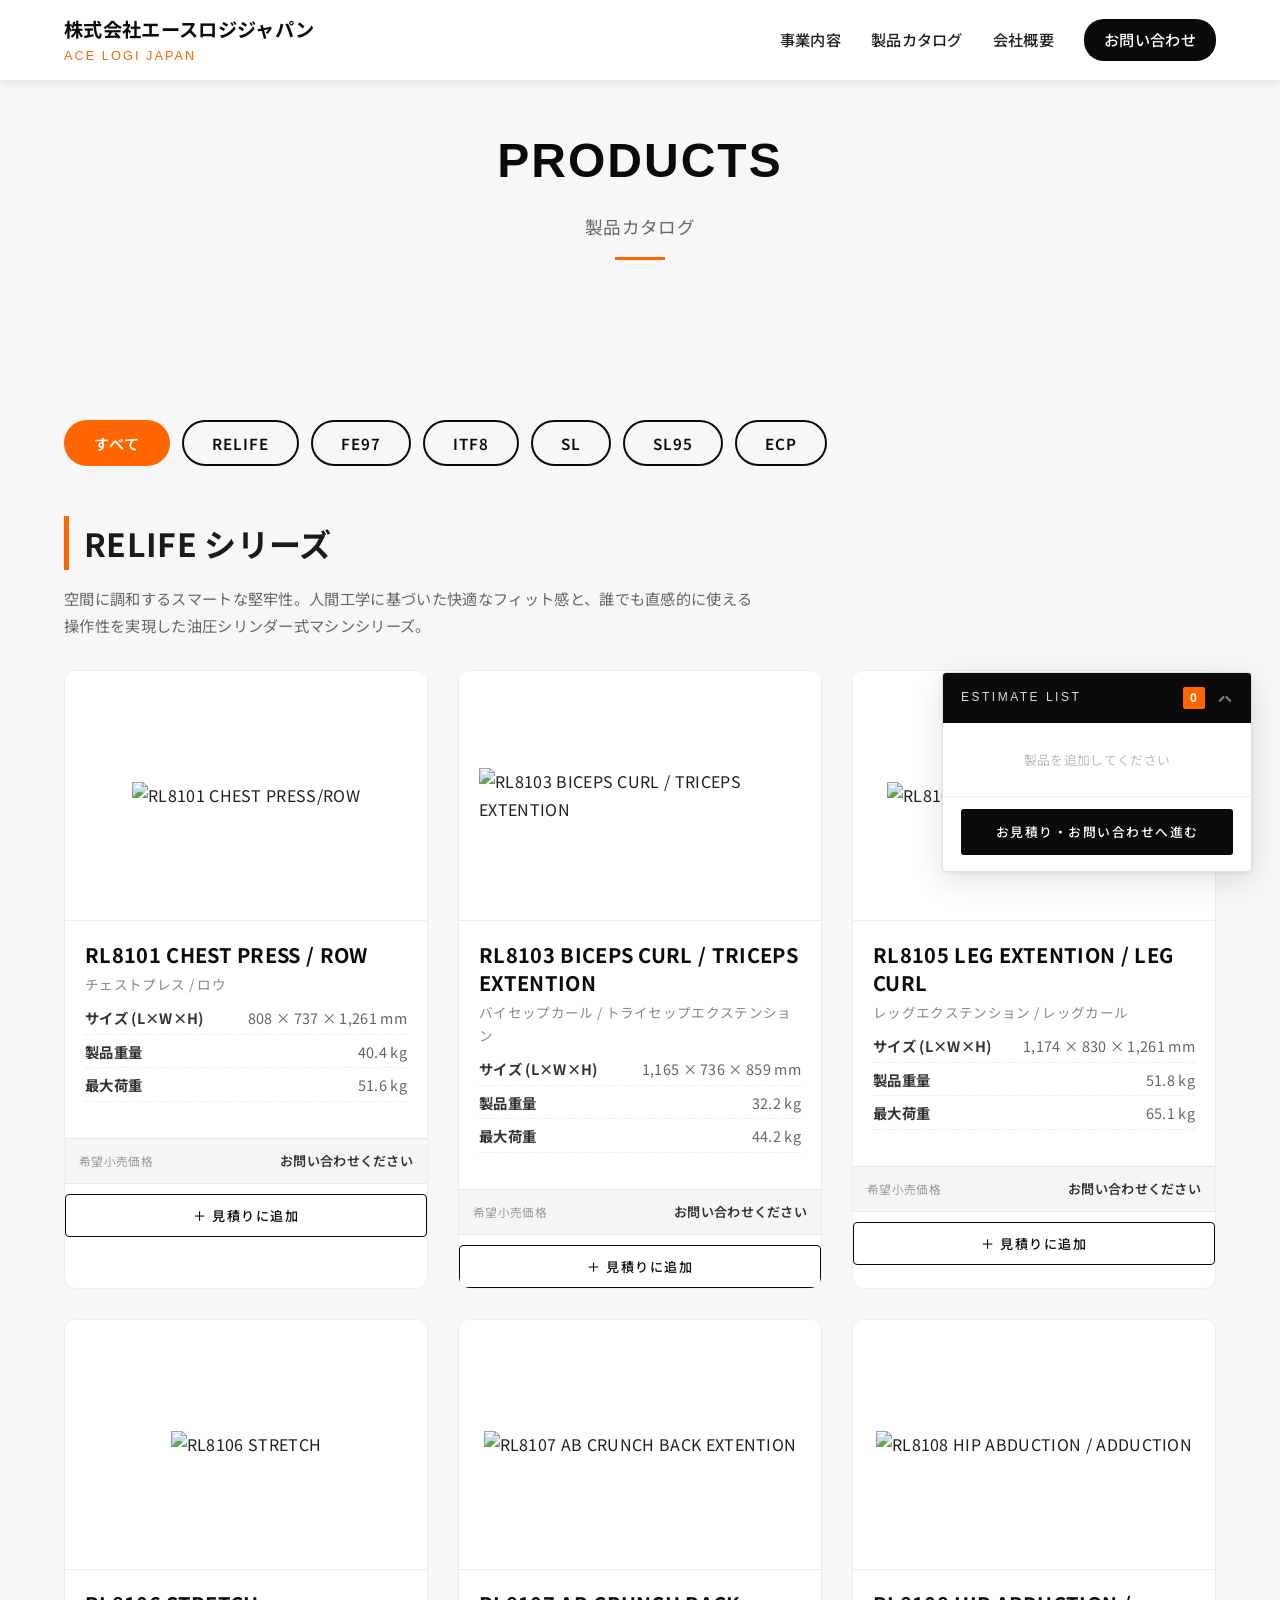
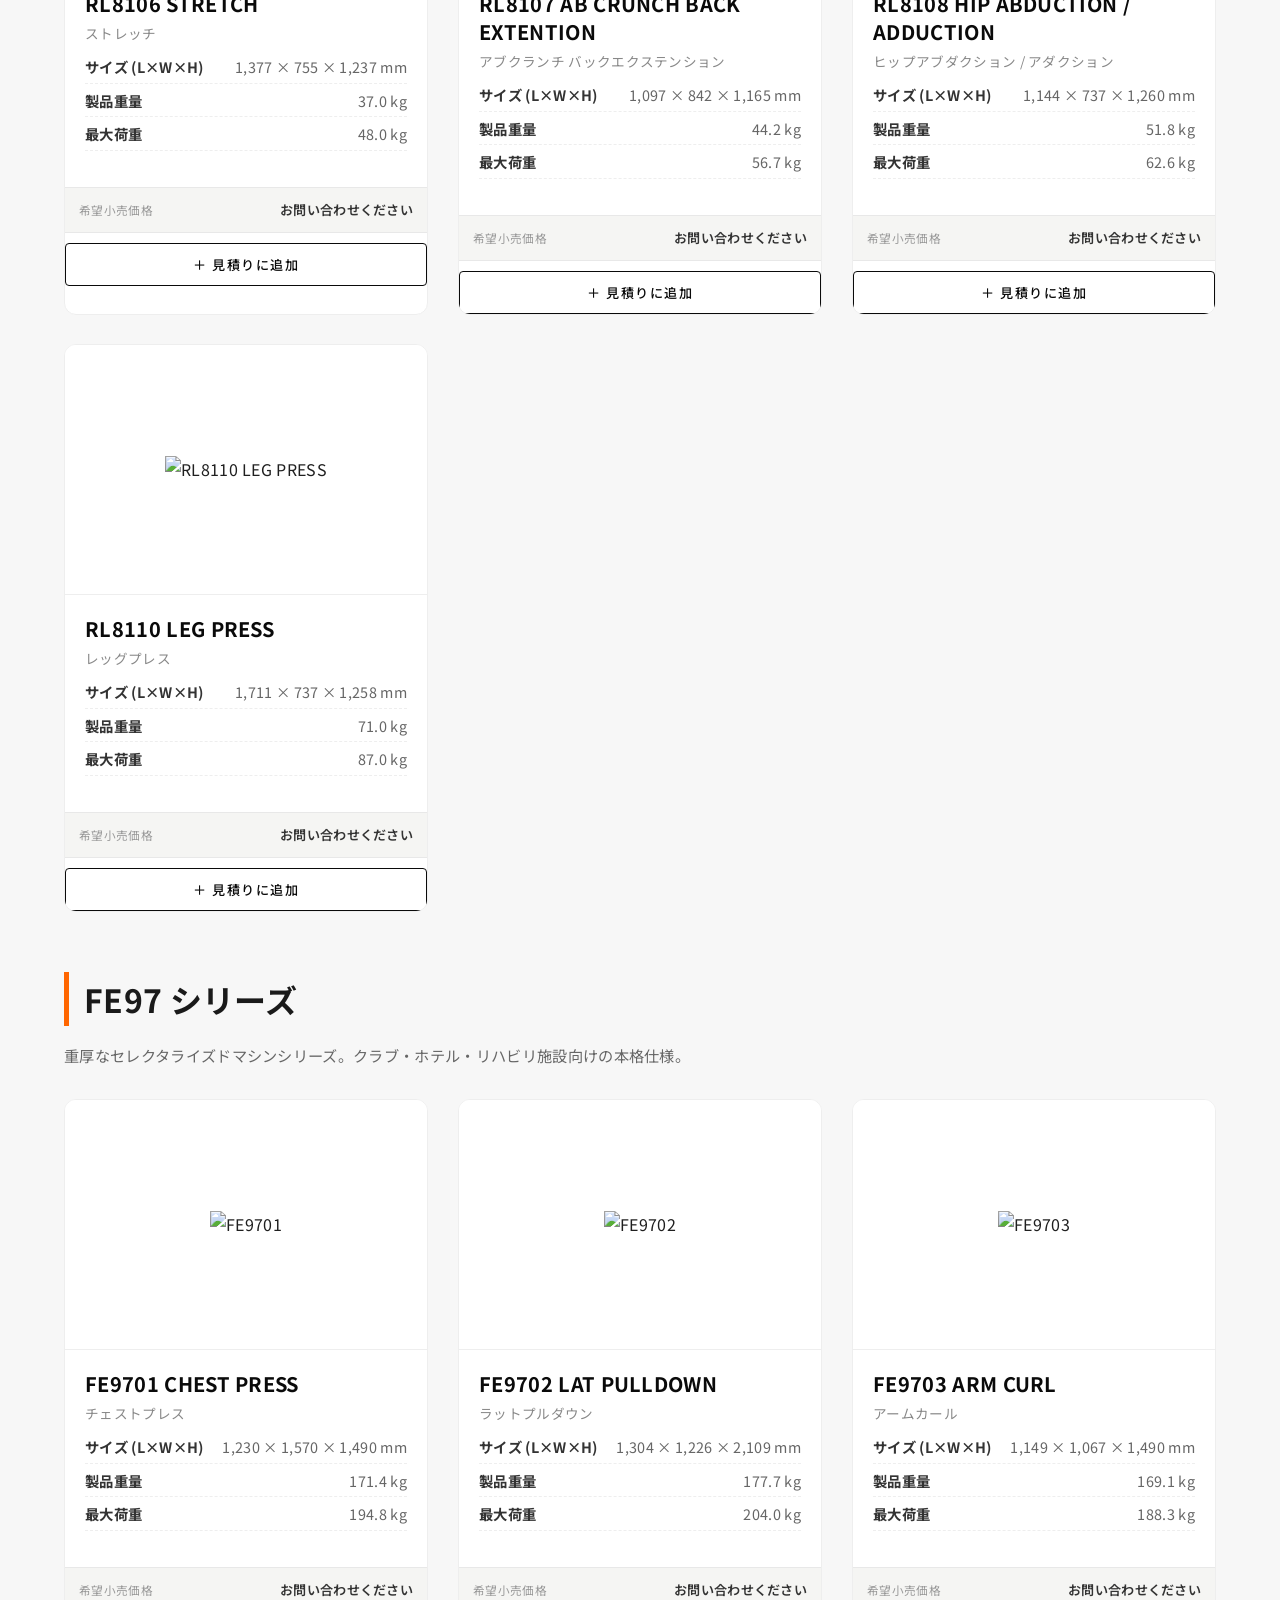
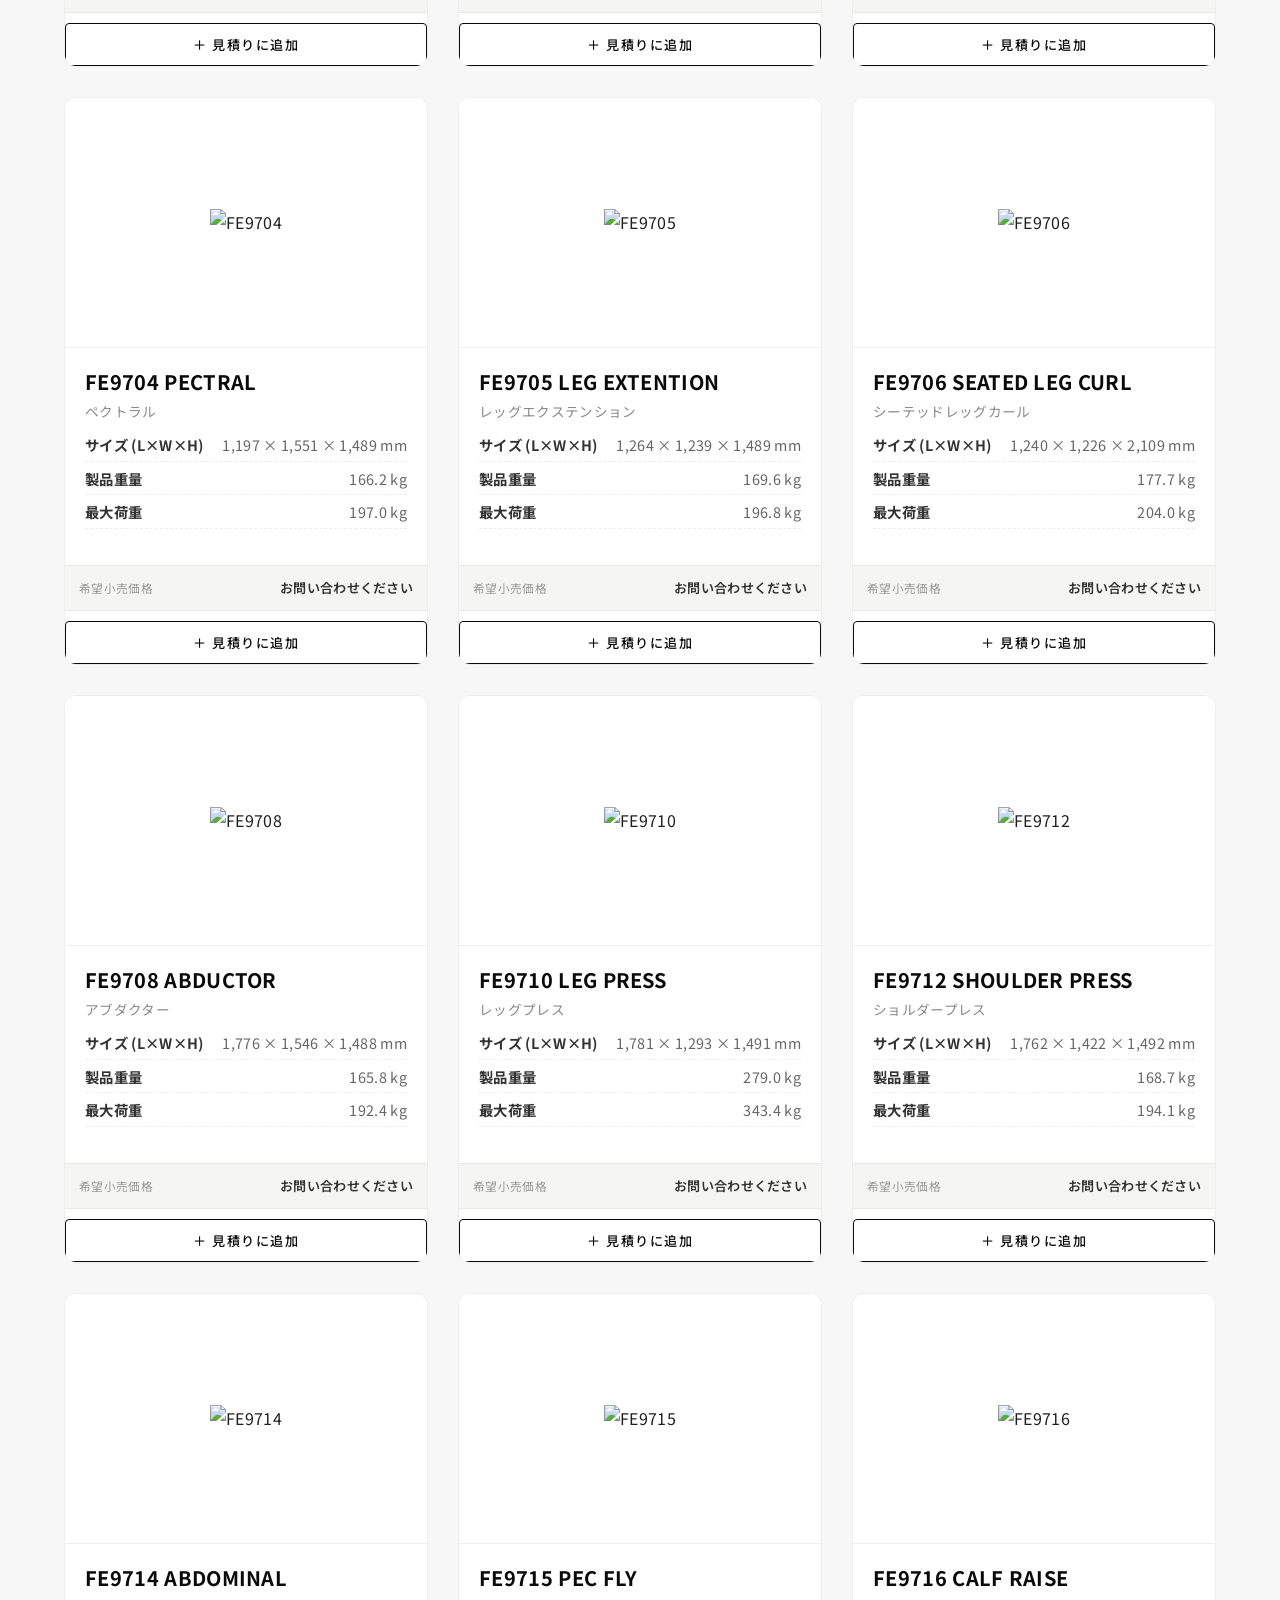
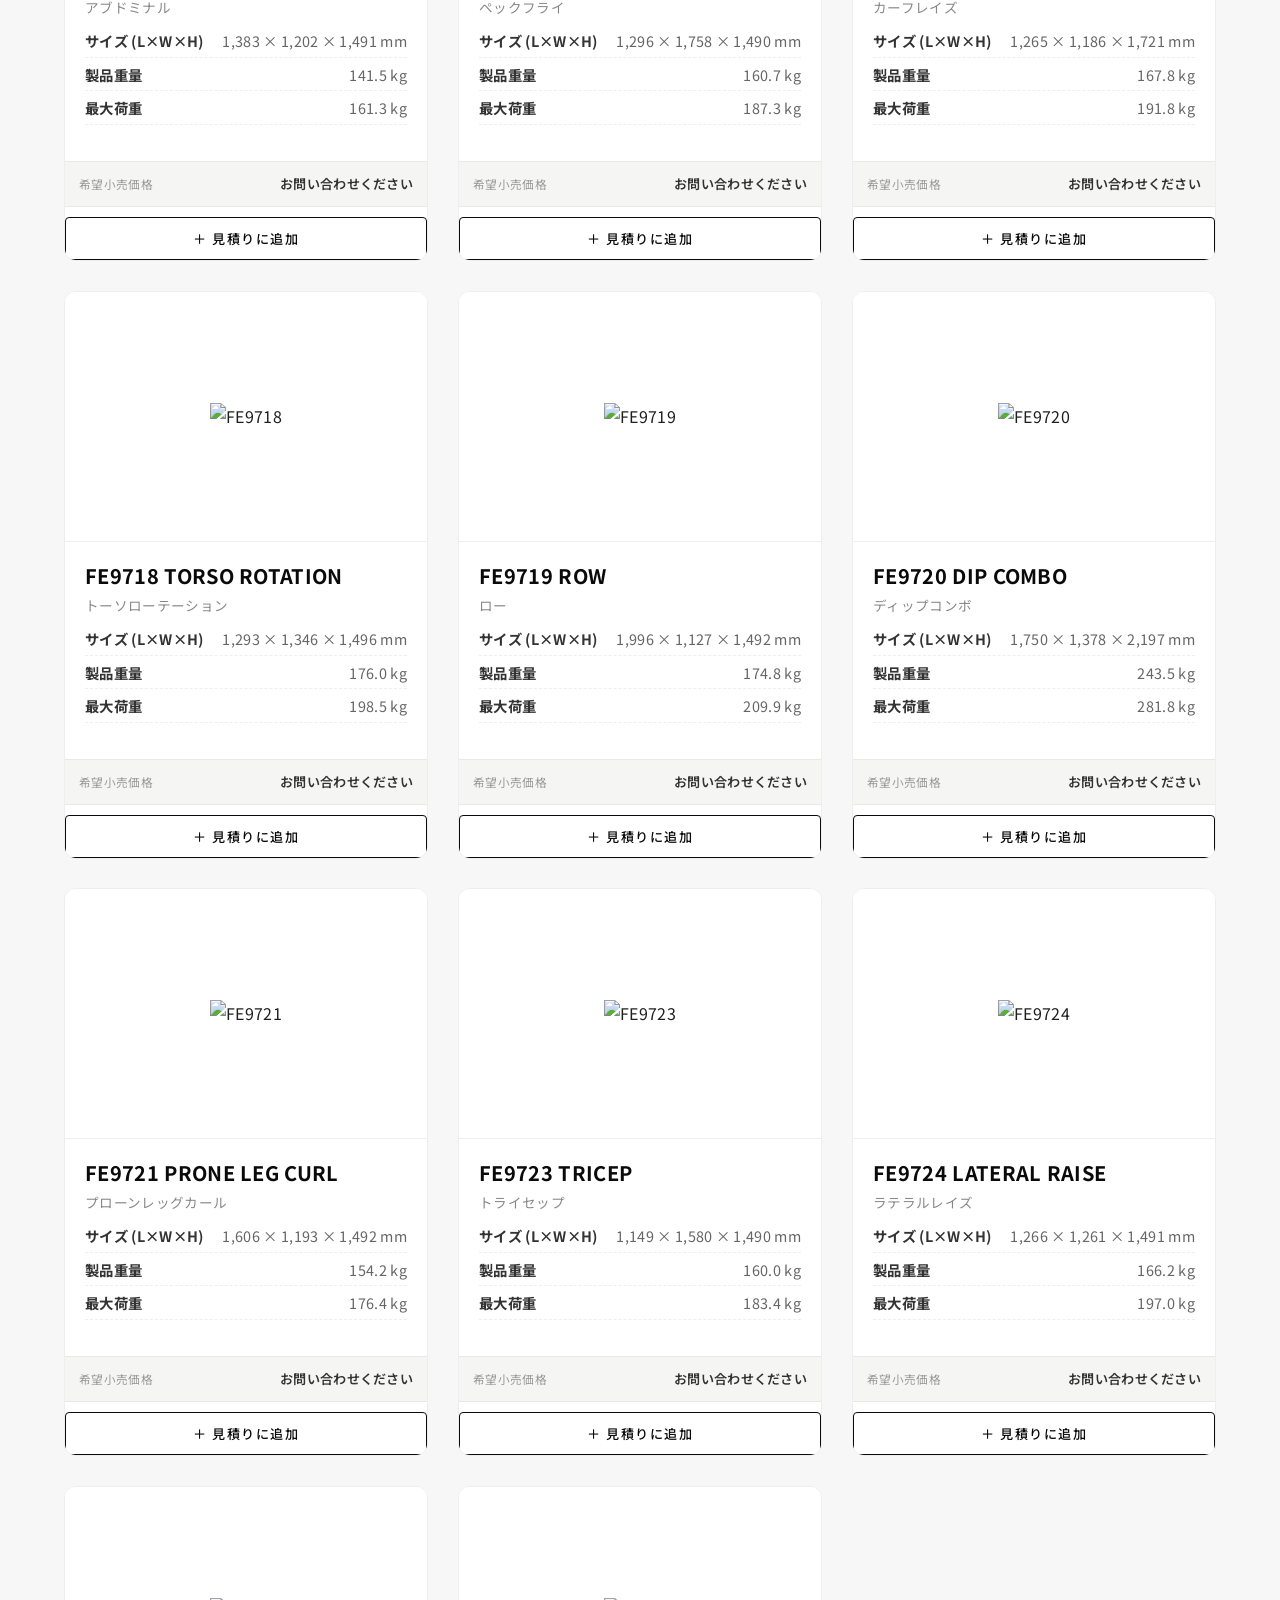
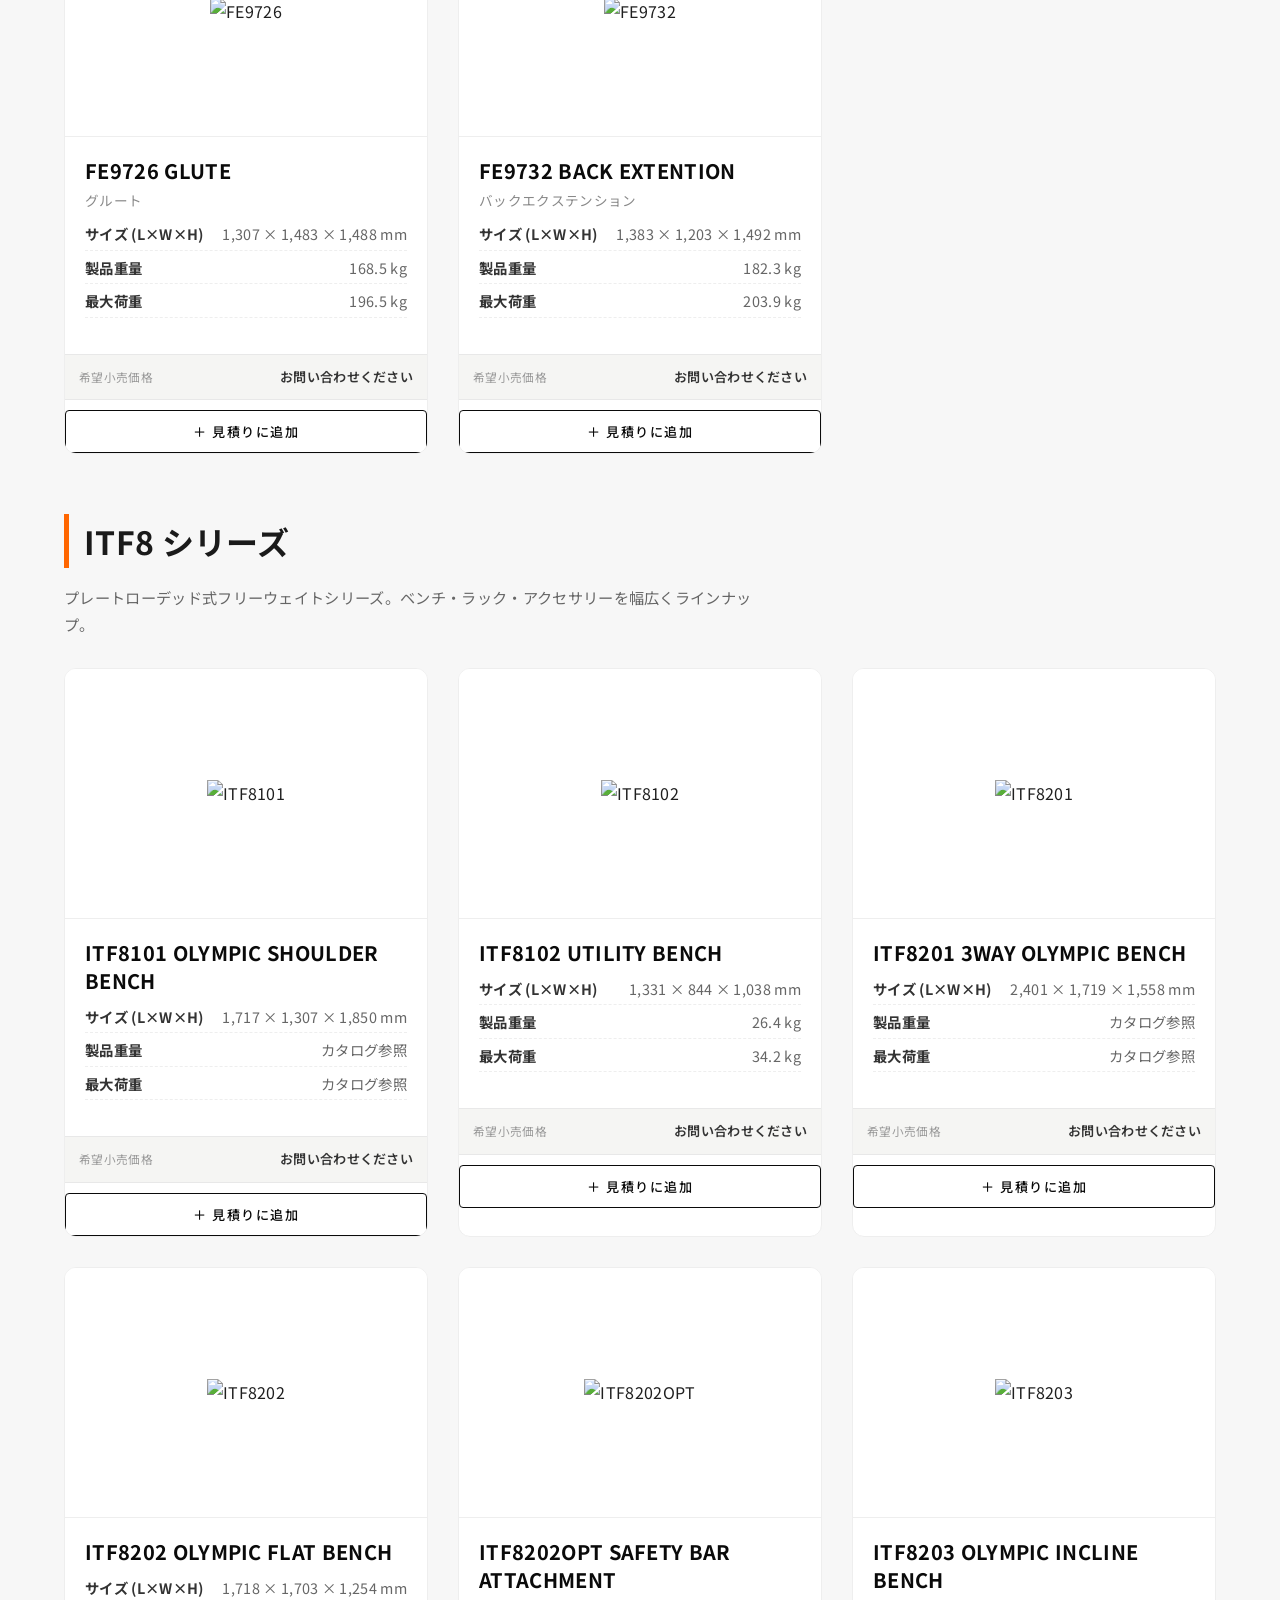
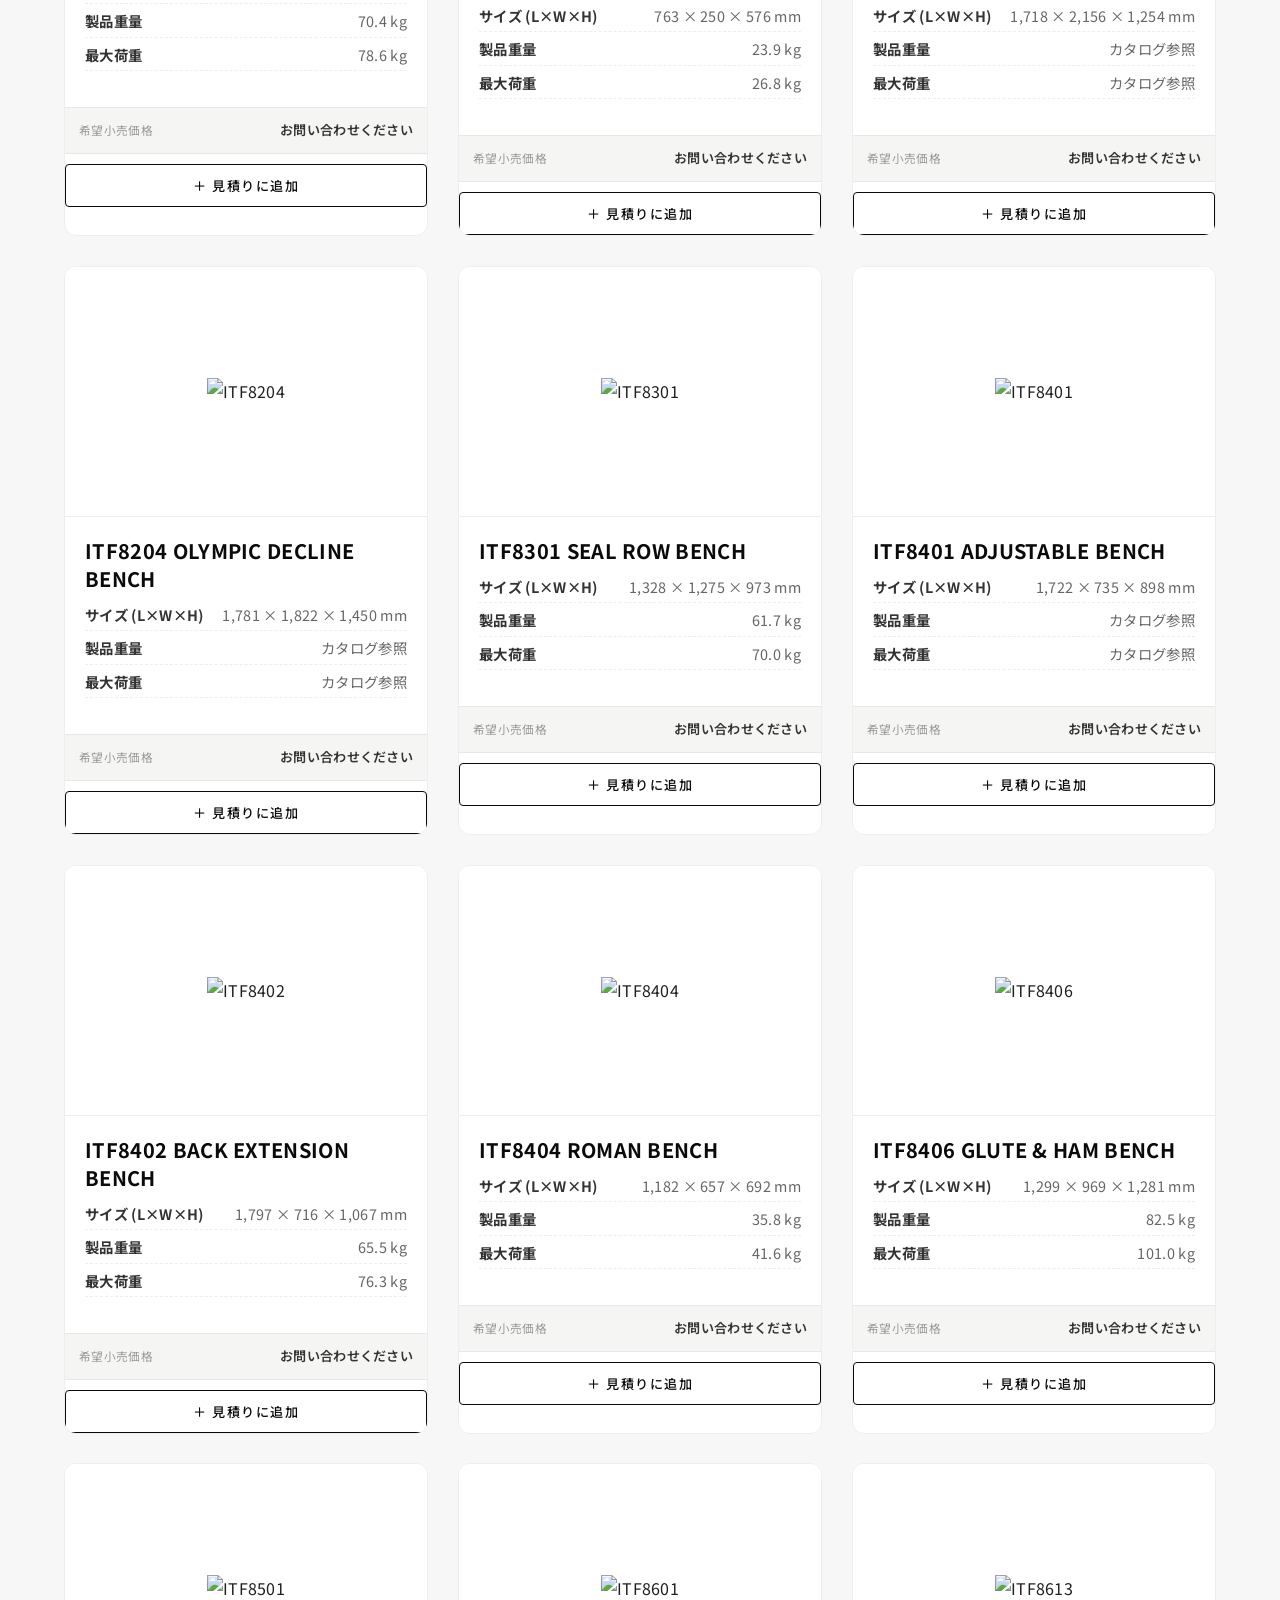
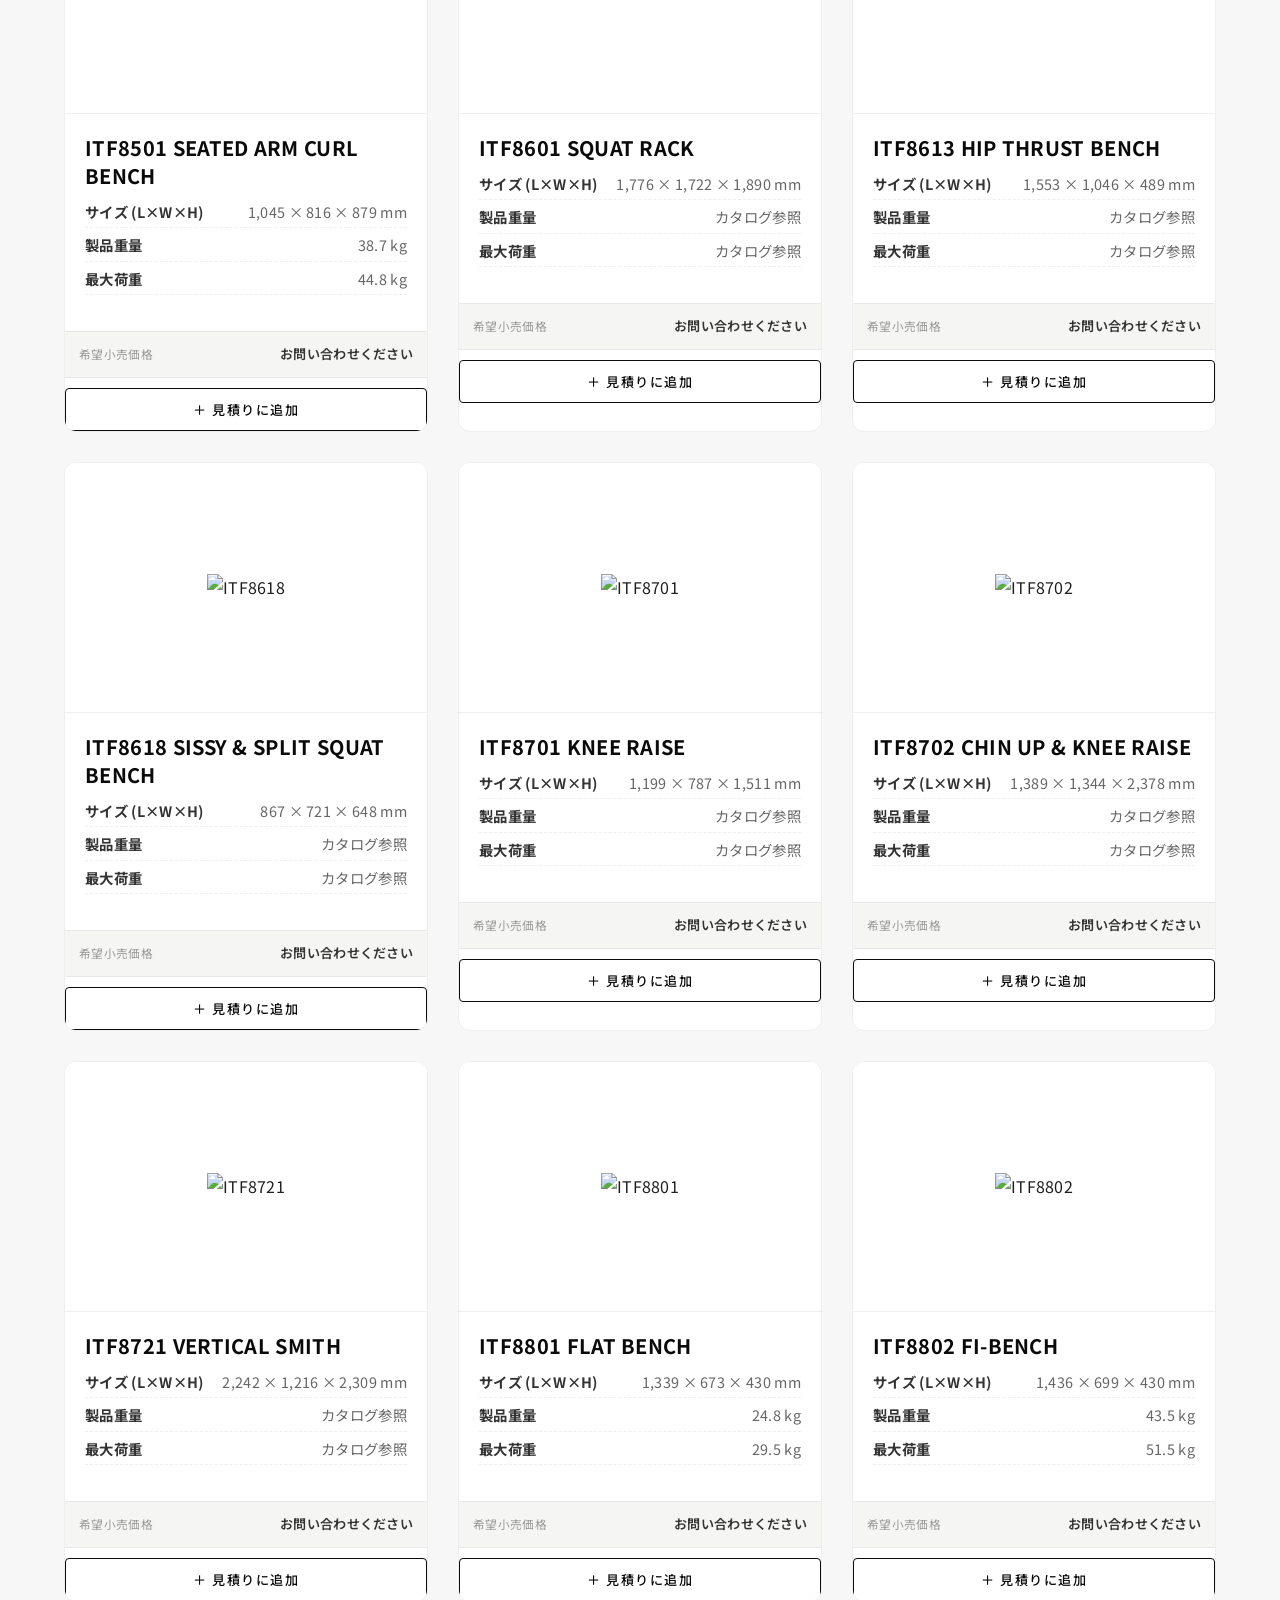
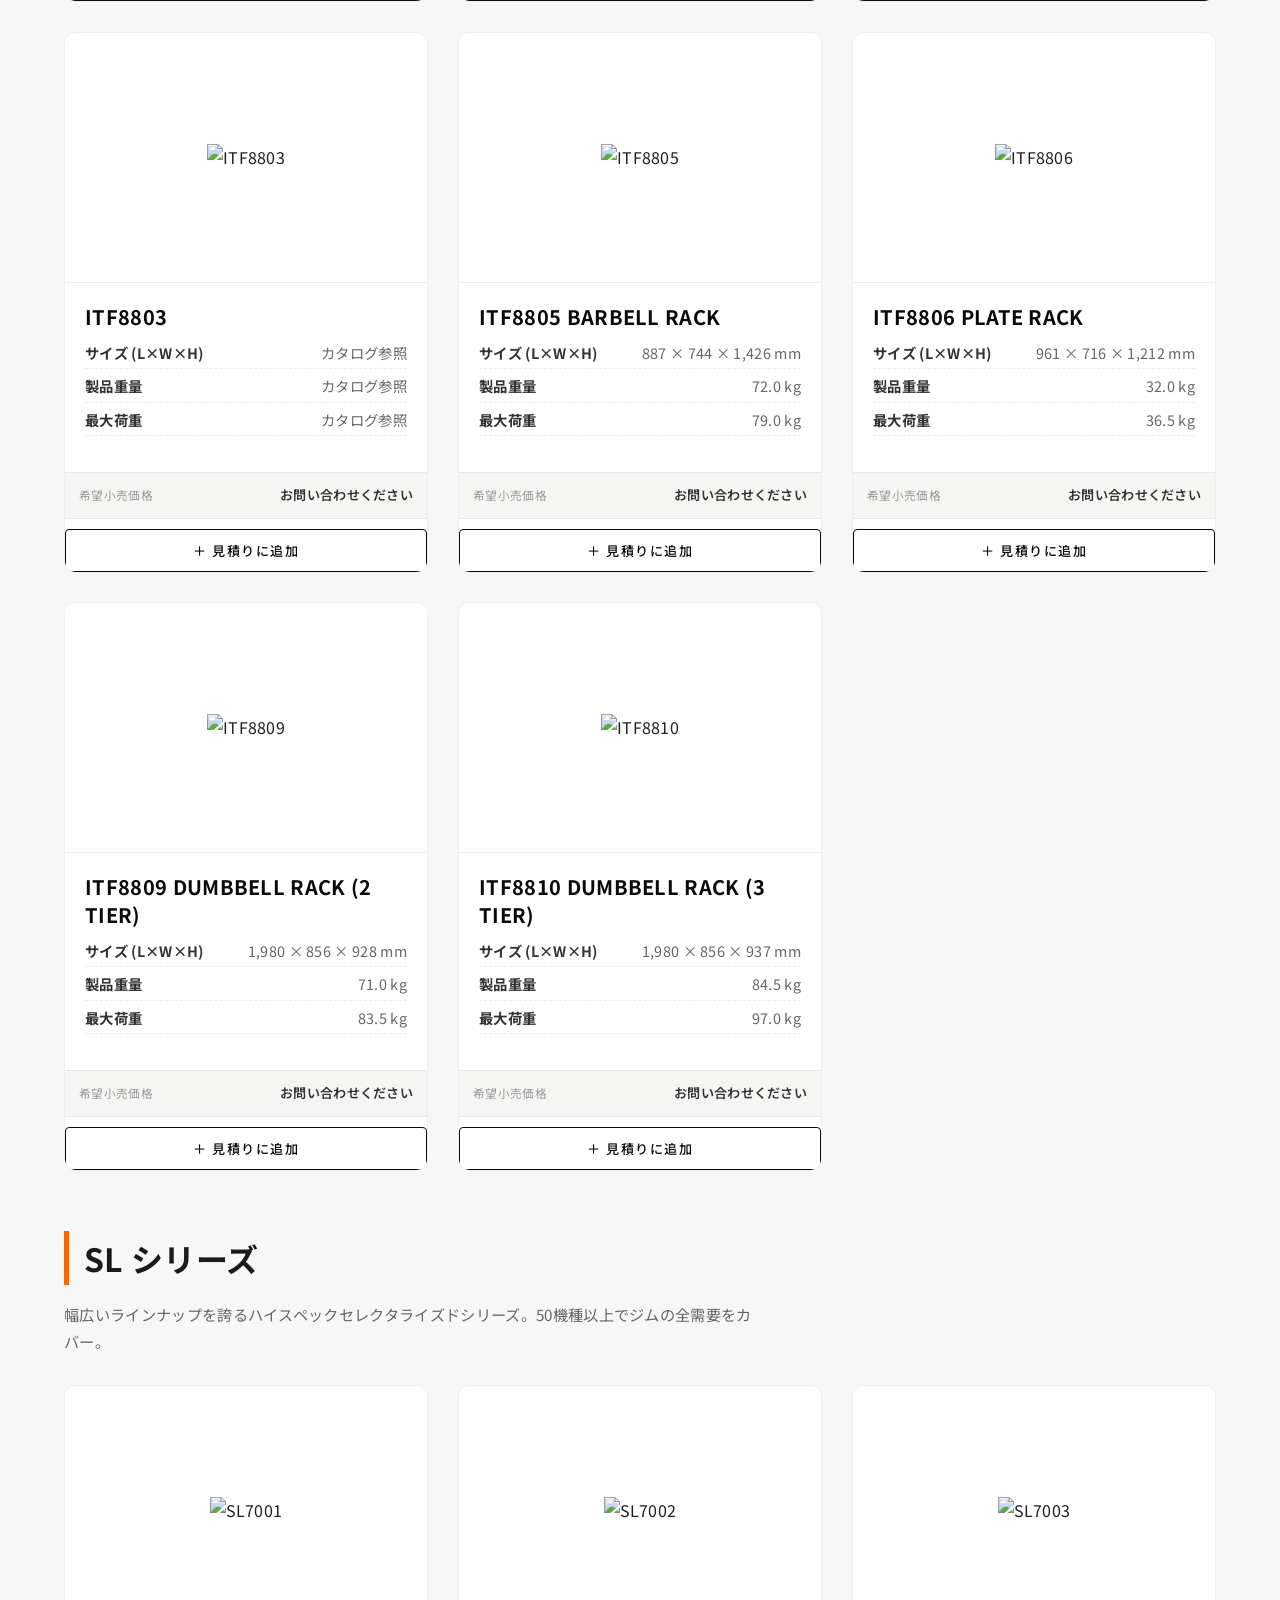
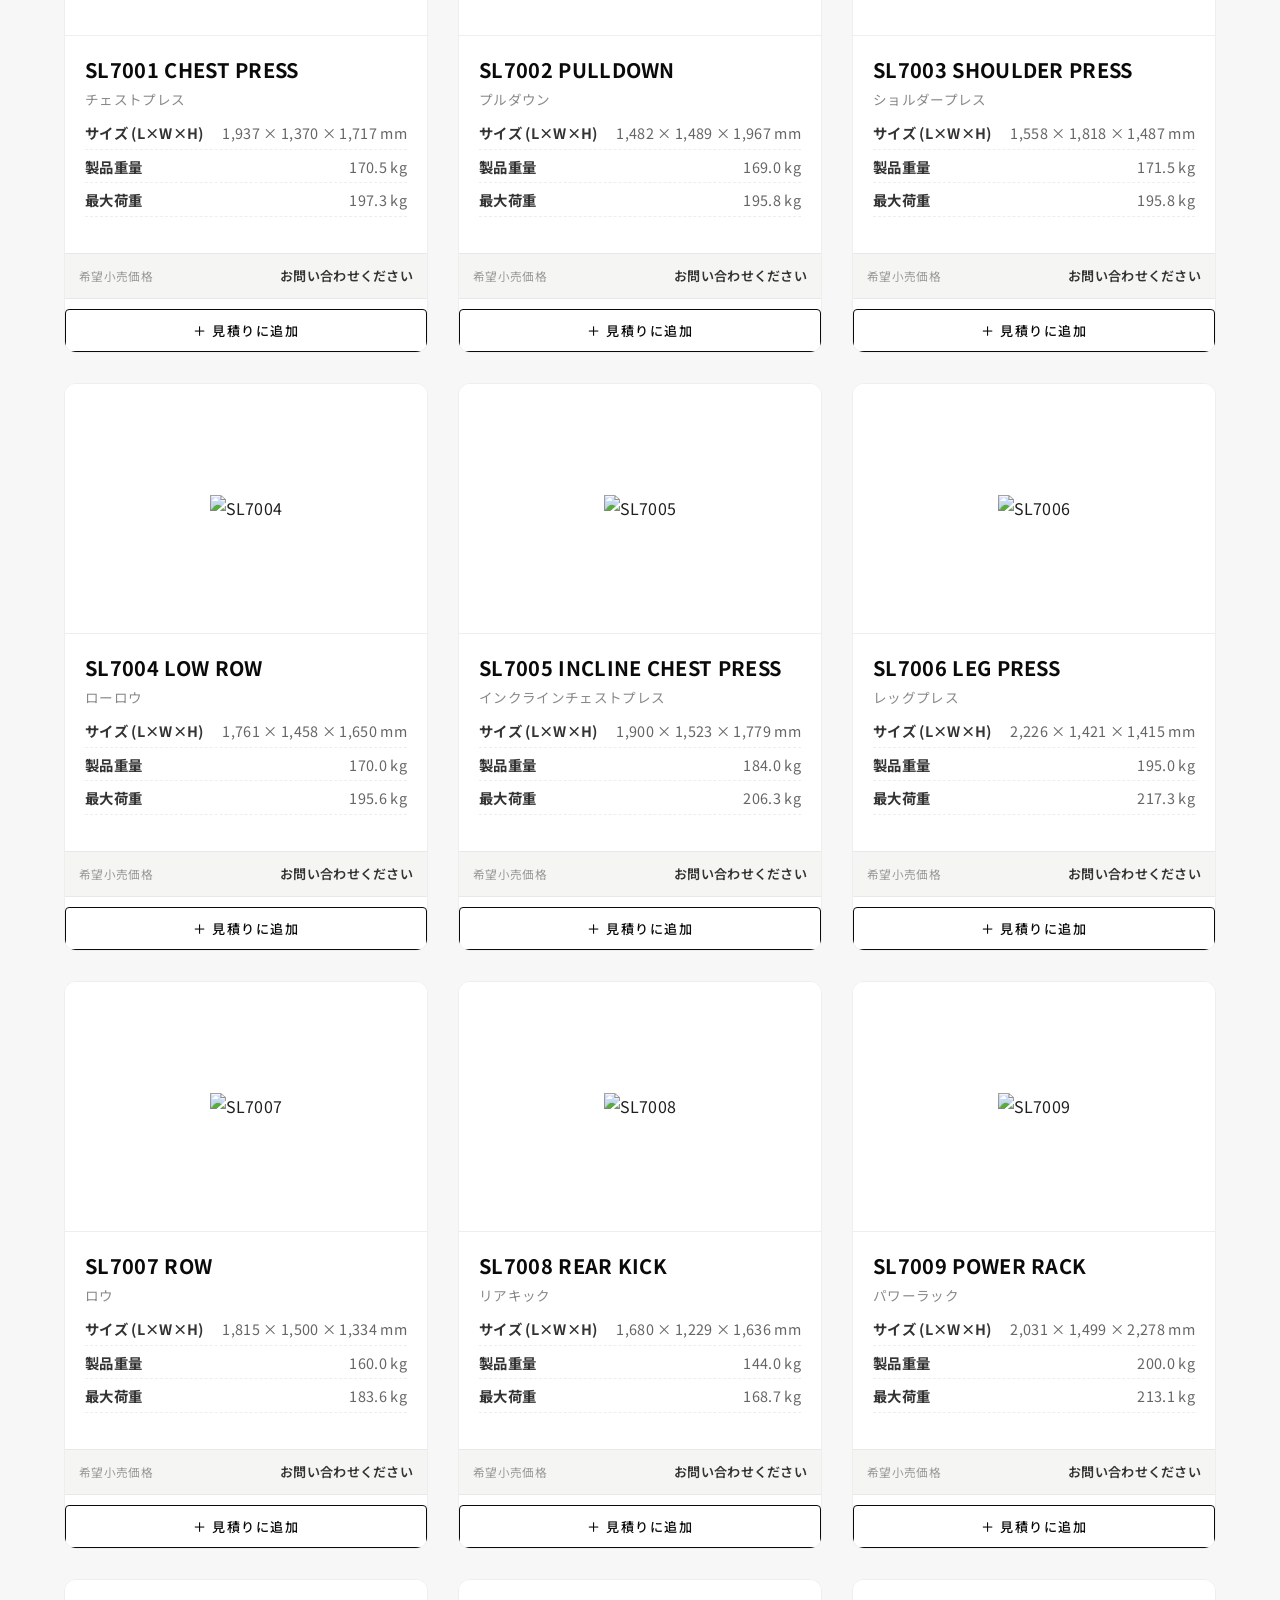
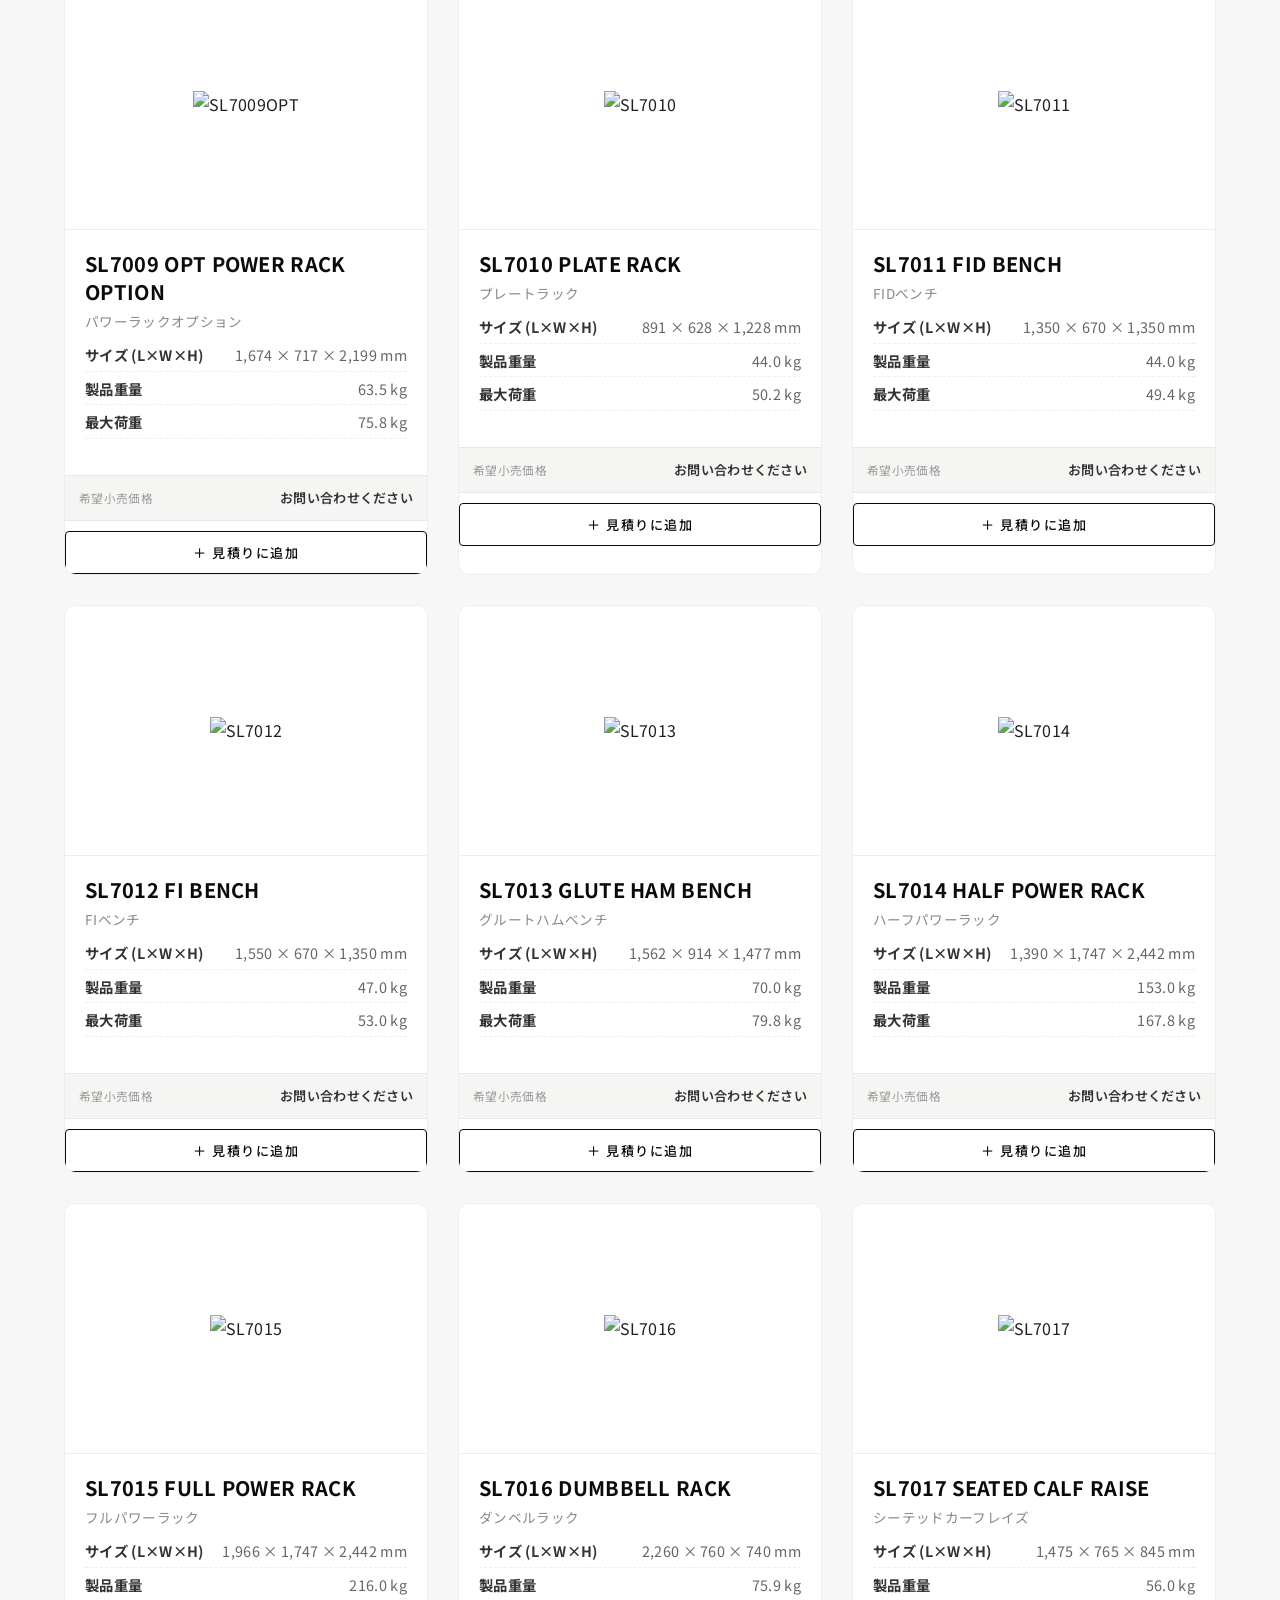
==== catalog.html @ 72673fc2 "Update UI design to be more premium and add IMPULSE catalog entry" ====
<!DOCTYPE html>
<html lang="ja">

<head>
    <meta charset="UTF-8">
    <meta name="viewport" content="width=device-width, initial-scale=1.0">
    <title>製品カタログ | Ace Logi Japan</title>
    <meta name="description" content="株式会社エースロジジャパンの製品カタログページです。各機種の仕様をご確認いただけます。">
    <!-- Google Fonts -->
    <link rel="preconnect" href="https://fonts.googleapis.com">
    <link rel="preconnect" href="https://fonts.gstatic.com" crossorigin>
    <link
        href="https://fonts.googleapis.com/css2?family=Noto+Sans+JP:wght@300;400;500;700&family=Oswald:wght@400;600&display=swap"
        rel="stylesheet">
    <!-- Custom CSS -->
    <link rel="stylesheet" href="styles.css">
</head>

<body>
    <!-- Navigation Header -->
    <header id="header" class="header">
        <div class="container header-container">
            <a href="index.html" class="logo">
                <span class="logo-jp">株式会社エースロジジャパン</span>
                <span class="logo-en">ACE LOGI JAPAN</span>
            </a>
            <nav class="nav-links">
                <a href="index.html#services">事業内容</a>
                <a href="catalog.html">製品カタログ</a>
                <a href="index.html#company">会社概要</a>
                <a href="index.html#contact" class="btn-nav">お問い合わせ</a>
            </nav>
            <div class="mobile-menu-btn" id="mobile-menu-btn">
                <span></span>
                <span></span>
                <span></span>
            </div>
        </div>
        <!-- Mobile Nav -->
        <div class="mobile-nav" id="mobile-nav">
            <a href="index.html#services" class="mobile-link">事業内容</a>
            <a href="catalog.html" class="mobile-link">製品カタログ</a>
            <a href="index.html#company" class="mobile-link">会社概要</a>
            <a href="index.html#contact" class="mobile-link btn-nav-mobile">お問い合わせ</a>
        </div>
    </header>

    <!-- Catalog Header -->
    <section class="catalog-header animate-up">
        <div class="container">
            <h1 class="catalog-title">PRODUCTS</h1>
            <p class="catalog-subtitle">製品カタログ</p>
            <div class="divider"></div>
        </div>
    </section>

    <!-- Catalog Content -->
    <section class="catalog-section section bg-light">
        <div class="container">

            <!-- Series Filter Tabs -->
            <div class="catalog-tabs animate-up">
                <button class="catalog-tab active" onclick="filterCatalog('all')">すべて</button>
                <button class="catalog-tab" onclick="filterCatalog('relife')">RELIFE</button>
                <button class="catalog-tab" onclick="filterCatalog('fe97')">FE97</button>
                <button class="catalog-tab" onclick="filterCatalog('itf8')">ITF8</button>
                <button class="catalog-tab" onclick="filterCatalog('sl')">SL</button>
                <button class="catalog-tab" onclick="filterCatalog('sl95')">SL95</button>
                <button class="catalog-tab" onclick="filterCatalog('ecp')">ECP</button>
            </div>

            <!-- Category 1: RELIFE -->
            <div class="catalog-category" data-series="relife">
                <h2 class="catalog-category-title animate-up delay-1">RELIFE シリーズ</h2>
                <p class="catalog-category-desc animate-up delay-1">
                    空間に調和するスマートな堅牢性。人間工学に基づいた快適なフィット感と、誰でも直感的に使える操作性を実現した油圧シリンダー式マシンシリーズ。</p>
                <div class="catalog-grid">

                    <!-- RL8101 CHEST PRESS/ROW -->
                    <div class="catalog-item animate-up reveal delay-1">
                        <div class="catalog-img-wrapper" style="background-color: white;">
                            <img src="../カタログ素材画像/relife透過写真/RL8101.401透過.png" alt="RL8101 CHEST PRESS/ROW">
                        </div>
                        <div class="catalog-info">
                            <h3 class="catalog-name">RL8101 CHEST PRESS / ROW</h3>
                            <p class="catalog-name-jp">チェストプレス / ロウ</p>
                            <div class="catalog-meta">
                                <span><strong>サイズ (L×W×H)</strong> 808 × 737 × 1,261 mm</span>
                                <span><strong>製品重量</strong> 40.4 kg</span>
                                <span><strong>最大荷重</strong> 51.6 kg</span>
                            </div>
                        </div>
                        <div class="inquiry-price">
                            <span class="price-label">希望小売価格</span>
                            <span class="price-value">お問い合わせください</span>
                        </div>
                        <button class="btn-add-to-estimate" onclick="addToEstimate(this)">
                            ＋ 見積りに追加
                        </button>
                    </div>

                    <!-- RL8103 BICEPS CURL / TRICEPS EXTENTION -->
                    <div class="catalog-item animate-up reveal delay-2">
                        <div class="catalog-img-wrapper" style="background-color: white;">
                            <img src="../カタログ素材画像/relife透過写真/RL8103白色.407透過.png"
                                alt="RL8103 BICEPS CURL / TRICEPS EXTENTION">
                        </div>
                        <div class="catalog-info">
                            <h3 class="catalog-name">RL8103 BICEPS CURL / TRICEPS EXTENTION</h3>
                            <p class="catalog-name-jp">バイセップカール / トライセップエクステンション</p>
                            <div class="catalog-meta">
                                <span><strong>サイズ (L×W×H)</strong> 1,165 × 736 × 859 mm</span>
                                <span><strong>製品重量</strong> 32.2 kg</span>
                                <span><strong>最大荷重</strong> 44.2 kg</span>
                            </div>
                        </div>
                        <div class="inquiry-price">
                            <span class="price-label">希望小売価格</span>
                            <span class="price-value">お問い合わせください</span>
                        </div>
                        <button class="btn-add-to-estimate" onclick="addToEstimate(this)">
                            ＋ 見積りに追加
                        </button>
                    </div>

                    <!-- RL8105 LEG EXTENTION / LEG CURL -->
                    <div class="catalog-item animate-up reveal delay-3">
                        <div class="catalog-img-wrapper" style="background-color: white;">
                            <img src="../カタログ素材画像/relife透過写真/RL8105白色.414透過.png" alt="RL8105 LEG EXTENTION / LEG CURL">
                        </div>
                        <div class="catalog-info">
                            <h3 class="catalog-name">RL8105 LEG EXTENTION / LEG CURL</h3>
                            <p class="catalog-name-jp">レッグエクステンション / レッグカール</p>
                            <div class="catalog-meta">
                                <span><strong>サイズ (L×W×H)</strong> 1,174 × 830 × 1,261 mm</span>
                                <span><strong>製品重量</strong> 51.8 kg</span>
                                <span><strong>最大荷重</strong> 65.1 kg</span>
                            </div>
                        </div>
                        <div class="inquiry-price">
                            <span class="price-label">希望小売価格</span>
                            <span class="price-value">お問い合わせください</span>
                        </div>
                        <button class="btn-add-to-estimate" onclick="addToEstimate(this)">
                            ＋ 見積りに追加
                        </button>
                    </div>

                    <!-- RL8106 STRETCH -->
                    <div class="catalog-item animate-up reveal delay-1">
                        <div class="catalog-img-wrapper" style="background-color: white;">
                            <img src="../カタログ素材画像/relife透過写真/RL8106白色.417透過.png" alt="RL8106 STRETCH">
                        </div>
                        <div class="catalog-info">
                            <h3 class="catalog-name">RL8106 STRETCH</h3>
                            <p class="catalog-name-jp">ストレッチ</p>
                            <div class="catalog-meta">
                                <span><strong>サイズ (L×W×H)</strong> 1,377 × 755 × 1,237 mm</span>
                                <span><strong>製品重量</strong> 37.0 kg</span>
                                <span><strong>最大荷重</strong> 48.0 kg</span>
                            </div>
                        </div>
                        <div class="inquiry-price">
                            <span class="price-label">希望小売価格</span>
                            <span class="price-value">お問い合わせください</span>
                        </div>
                        <button class="btn-add-to-estimate" onclick="addToEstimate(this)">
                            ＋ 見積りに追加
                        </button>
                    </div>

                    <!-- RL8107 AB CRUNCH BACK EXTENTION -->
                    <div class="catalog-item animate-up reveal delay-2">
                        <div class="catalog-img-wrapper" style="background-color: white;">
                            <img src="../カタログ素材画像/relife透過写真/RL8107.420透過.png" alt="RL8107 AB CRUNCH BACK EXTENTION">
                        </div>
                        <div class="catalog-info">
                            <h3 class="catalog-name">RL8107 AB CRUNCH BACK EXTENTION</h3>
                            <p class="catalog-name-jp">アブクランチ バックエクステンション</p>
                            <div class="catalog-meta">
                                <span><strong>サイズ (L×W×H)</strong> 1,097 × 842 × 1,165 mm</span>
                                <span><strong>製品重量</strong> 44.2 kg</span>
                                <span><strong>最大荷重</strong> 56.7 kg</span>
                            </div>
                        </div>
                        <div class="inquiry-price">
                            <span class="price-label">希望小売価格</span>
                            <span class="price-value">お問い合わせください</span>
                        </div>
                        <button class="btn-add-to-estimate" onclick="addToEstimate(this)">
                            ＋ 見積りに追加
                        </button>
                    </div>

                    <!-- RL8108 HIP ABDUCTION / ADDUCTION -->
                    <div class="catalog-item animate-up reveal delay-3">
                        <div class="catalog-img-wrapper" style="background-color: white;">
                            <img src="../カタログ素材画像/relife透過写真/RL8108白色.424透過.png" alt="RL8108 HIP ABDUCTION / ADDUCTION">
                        </div>
                        <div class="catalog-info">
                            <h3 class="catalog-name">RL8108 HIP ABDUCTION / ADDUCTION</h3>
                            <p class="catalog-name-jp">ヒップアブダクション / アダクション</p>
                            <div class="catalog-meta">
                                <span><strong>サイズ (L×W×H)</strong> 1,144 × 737 × 1,260 mm</span>
                                <span><strong>製品重量</strong> 51.8 kg</span>
                                <span><strong>最大荷重</strong> 62.6 kg</span>
                            </div>
                        </div>
                        <div class="inquiry-price">
                            <span class="price-label">希望小売価格</span>
                            <span class="price-value">お問い合わせください</span>
                        </div>
                        <button class="btn-add-to-estimate" onclick="addToEstimate(this)">
                            ＋ 見積りに追加
                        </button>
                    </div>

                    <!-- RL8110 LEG PRESS -->
                    <div class="catalog-item animate-up reveal delay-1">
                        <div class="catalog-img-wrapper" style="background-color: white;">
                            <img src="../カタログ素材画像/relife透過写真/RL8110.428透過.png" alt="RL8110 LEG PRESS">
                        </div>
                        <div class="catalog-info">
                            <h3 class="catalog-name">RL8110 LEG PRESS</h3>
                            <p class="catalog-name-jp">レッグプレス</p>
                            <div class="catalog-meta">
                                <span><strong>サイズ (L×W×H)</strong> 1,711 × 737 × 1,258 mm</span>
                                <span><strong>製品重量</strong> 71.0 kg</span>
                                <span><strong>最大荷重</strong> 87.0 kg</span>
                            </div>
                        </div>
                        <div class="inquiry-price">
                            <span class="price-label">希望小売価格</span>
                            <span class="price-value">お問い合わせください</span>
                        </div>
                        <button class="btn-add-to-estimate" onclick="addToEstimate(this)">
                            ＋ 見積りに追加
                        </button>
                    </div>

                </div>
            </div>

            <!-- Category 2: FE97 -->
            <div class="catalog-category" data-series="fe97" style="margin-top: 60px;">
                <h2 class="catalog-category-title animate-up delay-1">FE97 シリーズ</h2>
                <p class="catalog-category-desc animate-up delay-1">重厚なセレクタライズドマシンシリーズ。クラブ・ホテル・リハビリ施設向けの本格仕様。</p>
                <div class="catalog-grid">
                    <div class="catalog-item animate-up reveal delay-1">
                        <div class="catalog-img-wrapper" style="background-color:white;"><img
                                src="../カタログ素材画像/FE 透過画像/9701 CHEST PRESS.3033透過.png" alt="FE9701"></div>
                        <div class="catalog-info">
                            <h3 class="catalog-name">FE9701 CHEST PRESS</h3>
                            <p class="catalog-name-jp">チェストプレス</p>
                            <div class="catalog-meta"><span><strong>サイズ (L×W×H)</strong> 1,230 × 1,570 × 1,490
                                    mm</span><span><strong>製品重量</strong> 171.4 kg</span><span><strong>最大荷重</strong>
                                    194.8 kg</span></div>
                        </div>
                        <div class="inquiry-price">
                            <span class="price-label">希望小売価格</span>
                            <span class="price-value">お問い合わせください</span>
                        </div>
                        <button class="btn-add-to-estimate" onclick="addToEstimate(this)">
                            ＋ 見積りに追加
                        </button>
                    </div>
                    <div class="catalog-item animate-up reveal delay-2">
                        <div class="catalog-img-wrapper" style="background-color:white;"><img
                                src="../カタログ素材画像/FE 透過画像/9702 ラットプルダウンLAT PULL DOWN 2.3035.png" alt="FE9702"></div>
                        <div class="catalog-info">
                            <h3 class="catalog-name">FE9702 LAT PULLDOWN</h3>
                            <p class="catalog-name-jp">ラットプルダウン</p>
                            <div class="catalog-meta"><span><strong>サイズ (L×W×H)</strong> 1,304 × 1,226 × 2,109
                                    mm</span><span><strong>製品重量</strong> 177.7 kg</span><span><strong>最大荷重</strong>
                                    204.0 kg</span></div>
                        </div>
                        <div class="inquiry-price">
                            <span class="price-label">希望小売価格</span>
                            <span class="price-value">お問い合わせください</span>
                        </div>
                        <button class="btn-add-to-estimate" onclick="addToEstimate(this)">
                            ＋ 見積りに追加
                        </button>
                    </div>
                    <div class="catalog-item animate-up reveal delay-3">
                        <div class="catalog-img-wrapper" style="background-color:white;"><img
                                src="../カタログ素材画像/FE 透過画像/9703-Arm-Curl-06-08-16.81透過.png" alt="FE9703"></div>
                        <div class="catalog-info">
                            <h3 class="catalog-name">FE9703 ARM CURL</h3>
                            <p class="catalog-name-jp">アームカール</p>
                            <div class="catalog-meta"><span><strong>サイズ (L×W×H)</strong> 1,149 × 1,067 × 1,490
                                    mm</span><span><strong>製品重量</strong> 169.1 kg</span><span><strong>最大荷重</strong>
                                    188.3 kg</span></div>
                        </div>
                        <div class="inquiry-price">
                            <span class="price-label">希望小売価格</span>
                            <span class="price-value">お問い合わせください</span>
                        </div>
                        <button class="btn-add-to-estimate" onclick="addToEstimate(this)">
                            ＋ 見積りに追加
                        </button>
                    </div>
                    <div class="catalog-item animate-up reveal delay-1">
                        <div class="catalog-img-wrapper" style="background-color:white;"><img
                                src="../カタログ素材画像/FE 透過画像/9704.01胸部透過.png" alt="FE9704"></div>
                        <div class="catalog-info">
                            <h3 class="catalog-name">FE9704 PECTRAL</h3>
                            <p class="catalog-name-jp">ペクトラル</p>
                            <div class="catalog-meta"><span><strong>サイズ (L×W×H)</strong> 1,197 × 1,551 × 1,489
                                    mm</span><span><strong>製品重量</strong> 166.2 kg</span><span><strong>最大荷重</strong>
                                    197.0 kg</span></div>
                        </div>
                        <div class="inquiry-price">
                            <span class="price-label">希望小売価格</span>
                            <span class="price-value">お問い合わせください</span>
                        </div>
                        <button class="btn-add-to-estimate" onclick="addToEstimate(this)">
                            ＋ 見積りに追加
                        </button>
                    </div>
                    <div class="catalog-item animate-up reveal delay-2">
                        <div class="catalog-img-wrapper" style="background-color:white;"><img
                                src="../カタログ素材画像/FE 透過画像/9705-Leg-Extension-08-18-16.透過246.png" alt="FE9705"></div>
                        <div class="catalog-info">
                            <h3 class="catalog-name">FE9705 LEG EXTENTION</h3>
                            <p class="catalog-name-jp">レッグエクステンション</p>
                            <div class="catalog-meta"><span><strong>サイズ (L×W×H)</strong> 1,264 × 1,239 × 1,489
                                    mm</span><span><strong>製品重量</strong> 169.6 kg</span><span><strong>最大荷重</strong>
                                    196.8 kg</span></div>
                        </div>
                        <div class="inquiry-price">
                            <span class="price-label">希望小売価格</span>
                            <span class="price-value">お問い合わせください</span>
                        </div>
                        <button class="btn-add-to-estimate" onclick="addToEstimate(this)">
                            ＋ 見積りに追加
                        </button>
                    </div>
                    <div class="catalog-item animate-up reveal delay-3">
                        <div class="catalog-img-wrapper" style="background-color:white;"><img
                                src="../カタログ素材画像/FE 透過画像/9706シーテッドレッグカール　脚.888透過.png" alt="FE9706"></div>
                        <div class="catalog-info">
                            <h3 class="catalog-name">FE9706 SEATED LEG CURL</h3>
                            <p class="catalog-name-jp">シーテッドレッグカール</p>
                            <div class="catalog-meta"><span><strong>サイズ (L×W×H)</strong> 1,240 × 1,226 × 2,109
                                    mm</span><span><strong>製品重量</strong> 177.7 kg</span><span><strong>最大荷重</strong>
                                    204.0 kg</span></div>
                        </div>
                        <div class="inquiry-price">
                            <span class="price-label">希望小売価格</span>
                            <span class="price-value">お問い合わせください</span>
                        </div>
                        <button class="btn-add-to-estimate" onclick="addToEstimate(this)">
                            ＋ 見積りに追加
                        </button>
                    </div>
                    <div class="catalog-item animate-up reveal delay-1">
                        <div class="catalog-img-wrapper" style="background-color:white;"><img
                                src="../カタログ素材画像/FE 透過画像/9708 アブダクター.3053.png" alt="FE9708"></div>
                        <div class="catalog-info">
                            <h3 class="catalog-name">FE9708 ABDUCTOR</h3>
                            <p class="catalog-name-jp">アブダクター</p>
                            <div class="catalog-meta"><span><strong>サイズ (L×W×H)</strong> 1,776 × 1,546 × 1,488
                                    mm</span><span><strong>製品重量</strong> 165.8 kg</span><span><strong>最大荷重</strong>
                                    192.4 kg</span></div>
                        </div>
                        <div class="inquiry-price">
                            <span class="price-label">希望小売価格</span>
                            <span class="price-value">お問い合わせください</span>
                        </div>
                        <button class="btn-add-to-estimate" onclick="addToEstimate(this)">
                            ＋ 見積りに追加
                        </button>
                    </div>
                    <div class="catalog-item animate-up reveal delay-2">
                        <div class="catalog-img-wrapper" style="background-color:white;"><img
                                src="../カタログ素材画像/FE 透過画像/9710レッグプレス　脚.859透過.png" alt="FE9710"></div>
                        <div class="catalog-info">
                            <h3 class="catalog-name">FE9710 LEG PRESS</h3>
                            <p class="catalog-name-jp">レッグプレス</p>
                            <div class="catalog-meta"><span><strong>サイズ (L×W×H)</strong> 1,781 × 1,293 × 1,491
                                    mm</span><span><strong>製品重量</strong> 279.0 kg</span><span><strong>最大荷重</strong>
                                    343.4 kg</span></div>
                        </div>
                        <div class="inquiry-price">
                            <span class="price-label">希望小売価格</span>
                            <span class="price-value">お問い合わせください</span>
                        </div>
                        <button class="btn-add-to-estimate" onclick="addToEstimate(this)">
                            ＋ 見積りに追加
                        </button>
                    </div>
                    <div class="catalog-item animate-up reveal delay-3">
                        <div class="catalog-img-wrapper" style="background-color:white;"><img
                                src="../カタログ素材画像/FE 透過画像/9712-Shoulder-Press-06-08-16透過.71.png" alt="FE9712"></div>
                        <div class="catalog-info">
                            <h3 class="catalog-name">FE9712 SHOULDER PRESS</h3>
                            <p class="catalog-name-jp">ショルダープレス</p>
                            <div class="catalog-meta"><span><strong>サイズ (L×W×H)</strong> 1,762 × 1,422 × 1,492
                                    mm</span><span><strong>製品重量</strong> 168.7 kg</span><span><strong>最大荷重</strong>
                                    194.1 kg</span></div>
                        </div>
                        <div class="inquiry-price">
                            <span class="price-label">希望小売価格</span>
                            <span class="price-value">お問い合わせください</span>
                        </div>
                        <button class="btn-add-to-estimate" onclick="addToEstimate(this)">
                            ＋ 見積りに追加
                        </button>
                    </div>
                    <div class="catalog-item animate-up reveal delay-1">
                        <div class="catalog-img-wrapper" style="background-color:white;"><img
                                src="../カタログ素材画像/FE 透過画像/9714 アブス.2947.png" alt="FE9714"></div>
                        <div class="catalog-info">
                            <h3 class="catalog-name">FE9714 ABDOMINAL</h3>
                            <p class="catalog-name-jp">アブドミナル</p>
                            <div class="catalog-meta"><span><strong>サイズ (L×W×H)</strong> 1,383 × 1,202 × 1,491
                                    mm</span><span><strong>製品重量</strong> 141.5 kg</span><span><strong>最大荷重</strong>
                                    161.3 kg</span></div>
                        </div>
                        <div class="inquiry-price">
                            <span class="price-label">希望小売価格</span>
                            <span class="price-value">お問い合わせください</span>
                        </div>
                        <button class="btn-add-to-estimate" onclick="addToEstimate(this)">
                            ＋ 見積りに追加
                        </button>
                    </div>
                    <div class="catalog-item animate-up reveal delay-2">
                        <div class="catalog-img-wrapper" style="background-color:white;"><img
                                src="../カタログ素材画像/FE 透過画像/9715 ペックフライpecfly-11-04-16.651透過.png" alt="FE9715"></div>
                        <div class="catalog-info">
                            <h3 class="catalog-name">FE9715 PEC FLY</h3>
                            <p class="catalog-name-jp">ペックフライ</p>
                            <div class="catalog-meta"><span><strong>サイズ (L×W×H)</strong> 1,296 × 1,758 × 1,490
                                    mm</span><span><strong>製品重量</strong> 160.7 kg</span><span><strong>最大荷重</strong>
                                    187.3 kg</span></div>
                        </div>
                        <div class="inquiry-price">
                            <span class="price-label">希望小売価格</span>
                            <span class="price-value">お問い合わせください</span>
                        </div>
                        <button class="btn-add-to-estimate" onclick="addToEstimate(this)">
                            ＋ 見積りに追加
                        </button>
                    </div>
                    <div class="catalog-item animate-up reveal delay-3">
                        <div class="catalog-img-wrapper" style="background-color:white;"><img
                                src="../カタログ素材画像/FE 透過画像/9716 カーフレイズ　脚calf-raise-11-03-16.627.透過png.png" alt="FE9716">
                        </div>
                        <div class="catalog-info">
                            <h3 class="catalog-name">FE9716 CALF RAISE</h3>
                            <p class="catalog-name-jp">カーフレイズ</p>
                            <div class="catalog-meta"><span><strong>サイズ (L×W×H)</strong> 1,265 × 1,186 × 1,721
                                    mm</span><span><strong>製品重量</strong> 167.8 kg</span><span><strong>最大荷重</strong>
                                    191.8 kg</span></div>
                        </div>
                        <div class="inquiry-price">
                            <span class="price-label">希望小売価格</span>
                            <span class="price-value">お問い合わせください</span>
                        </div>
                        <button class="btn-add-to-estimate" onclick="addToEstimate(this)">
                            ＋ 見積りに追加
                        </button>
                    </div>
                    <div class="catalog-item animate-up reveal delay-1">
                        <div class="catalog-img-wrapper" style="background-color:white;"><img
                                src="../カタログ素材画像/FE 透過画像/9718.01動体回転　アブス透過.png" alt="FE9718"></div>
                        <div class="catalog-info">
                            <h3 class="catalog-name">FE9718 TORSO ROTATION</h3>
                            <p class="catalog-name-jp">トーソローテーション</p>
                            <div class="catalog-meta"><span><strong>サイズ (L×W×H)</strong> 1,293 × 1,346 × 1,496
                                    mm</span><span><strong>製品重量</strong> 176.0 kg</span><span><strong>最大荷重</strong>
                                    198.5 kg</span></div>
                        </div>
                        <div class="inquiry-price">
                            <span class="price-label">希望小売価格</span>
                            <span class="price-value">お問い合わせください</span>
                        </div>
                        <button class="btn-add-to-estimate" onclick="addToEstimate(this)">
                            ＋ 見積りに追加
                        </button>
                    </div>
                    <div class="catalog-item animate-up reveal delay-2">
                        <div class="catalog-img-wrapper" style="background-color:white;"><img
                                src="../カタログ素材画像/FE 透過画像/9719-背中Row-06-08-16.85透過.png" alt="FE9719"></div>
                        <div class="catalog-info">
                            <h3 class="catalog-name">FE9719 ROW</h3>
                            <p class="catalog-name-jp">ロー</p>
                            <div class="catalog-meta"><span><strong>サイズ (L×W×H)</strong> 1,996 × 1,127 × 1,492
                                    mm</span><span><strong>製品重量</strong> 174.8 kg</span><span><strong>最大荷重</strong>
                                    209.9 kg</span></div>
                        </div>
                        <div class="inquiry-price">
                            <span class="price-label">希望小売価格</span>
                            <span class="price-value">お問い合わせください</span>
                        </div>
                        <button class="btn-add-to-estimate" onclick="addToEstimate(this)">
                            ＋ 見積りに追加
                        </button>
                    </div>
                    <div class="catalog-item animate-up reveal delay-3">
                        <div class="catalog-img-wrapper" style="background-color:white;"><img
                                src="../カタログ素材画像/FE 透過画像/9720-Dipディップス-06-08-16.90透過.png" alt="FE9720"></div>
                        <div class="catalog-info">
                            <h3 class="catalog-name">FE9720 DIP COMBO</h3>
                            <p class="catalog-name-jp">ディップコンボ</p>
                            <div class="catalog-meta"><span><strong>サイズ (L×W×H)</strong> 1,750 × 1,378 × 2,197
                                    mm</span><span><strong>製品重量</strong> 243.5 kg</span><span><strong>最大荷重</strong>
                                    281.8 kg</span></div>
                        </div>
                        <div class="inquiry-price">
                            <span class="price-label">希望小売価格</span>
                            <span class="price-value">お問い合わせください</span>
                        </div>
                        <button class="btn-add-to-estimate" onclick="addToEstimate(this)">
                            ＋ 見積りに追加
                        </button>
                    </div>
                    <div class="catalog-item animate-up reveal delay-1">
                        <div class="catalog-img-wrapper" style="background-color:white;"><img
                                src="../カタログ素材画像/FE 透過画像/9721LEG CURL 1.2993.png" alt="FE9721"></div>
                        <div class="catalog-info">
                            <h3 class="catalog-name">FE9721 PRONE LEG CURL</h3>
                            <p class="catalog-name-jp">プローンレッグカール</p>
                            <div class="catalog-meta"><span><strong>サイズ (L×W×H)</strong> 1,606 × 1,193 × 1,492
                                    mm</span><span><strong>製品重量</strong> 154.2 kg</span><span><strong>最大荷重</strong>
                                    176.4 kg</span></div>
                        </div>
                        <div class="inquiry-price">
                            <span class="price-label">希望小売価格</span>
                            <span class="price-value">お問い合わせください</span>
                        </div>
                        <button class="btn-add-to-estimate" onclick="addToEstimate(this)">
                            ＋ 見積りに追加
                        </button>
                    </div>
                    <div class="catalog-item animate-up reveal delay-2">
                        <div class="catalog-img-wrapper" style="background-color:white;"><img
                                src="../カタログ素材画像/FE 透過画像/9723-トライセップエクステンション-06-08-16.9透過4.png" alt="FE9723"></div>
                        <div class="catalog-info">
                            <h3 class="catalog-name">FE9723 TRICEP</h3>
                            <p class="catalog-name-jp">トライセップ</p>
                            <div class="catalog-meta"><span><strong>サイズ (L×W×H)</strong> 1,149 × 1,580 × 1,490
                                    mm</span><span><strong>製品重量</strong> 160.0 kg</span><span><strong>最大荷重</strong>
                                    183.4 kg</span></div>
                        </div>
                        <div class="inquiry-price">
                            <span class="price-label">希望小売価格</span>
                            <span class="price-value">お問い合わせください</span>
                        </div>
                        <button class="btn-add-to-estimate" onclick="addToEstimate(this)">
                            ＋ 見積りに追加
                        </button>
                    </div>
                    <div class="catalog-item animate-up reveal delay-3">
                        <div class="catalog-img-wrapper" style="background-color:white;"><img
                                src="../カタログ素材画像/FE 透過画像/9724.883透過.png" alt="FE9724"></div>
                        <div class="catalog-info">
                            <h3 class="catalog-name">FE9724 LATERAL RAISE</h3>
                            <p class="catalog-name-jp">ラテラルレイズ</p>
                            <div class="catalog-meta"><span><strong>サイズ (L×W×H)</strong> 1,266 × 1,261 × 1,491
                                    mm</span><span><strong>製品重量</strong> 166.2 kg</span><span><strong>最大荷重</strong>
                                    197.0 kg</span></div>
                        </div>
                        <div class="inquiry-price">
                            <span class="price-label">希望小売価格</span>
                            <span class="price-value">お問い合わせください</span>
                        </div>
                        <button class="btn-add-to-estimate" onclick="addToEstimate(this)">
                            ＋ 見積りに追加
                        </button>
                    </div>
                    <div class="catalog-item animate-up reveal delay-1">
                        <div class="catalog-img-wrapper" style="background-color:white;"><img
                                src="../カタログ素材画像/FE 透過画像/9726.01大臀筋透過.png" alt="FE9726"></div>
                        <div class="catalog-info">
                            <h3 class="catalog-name">FE9726 GLUTE</h3>
                            <p class="catalog-name-jp">グルート</p>
                            <div class="catalog-meta"><span><strong>サイズ (L×W×H)</strong> 1,307 × 1,483 × 1,488
                                    mm</span><span><strong>製品重量</strong> 168.5 kg</span><span><strong>最大荷重</strong>
                                    196.5 kg</span></div>
                        </div>
                        <div class="inquiry-price">
                            <span class="price-label">希望小売価格</span>
                            <span class="price-value">お問い合わせください</span>
                        </div>
                        <button class="btn-add-to-estimate" onclick="addToEstimate(this)">
                            ＋ 見積りに追加
                        </button>
                    </div>
                    <div class="catalog-item animate-up reveal delay-2">
                        <div class="catalog-img-wrapper" style="background-color:white;"><img
                                src="../カタログ素材画像/FE 透過画像/9732-バックエクステンション-Ext-06-08-16.99透過.png" alt="FE9732"></div>
                        <div class="catalog-info">
                            <h3 class="catalog-name">FE9732 BACK EXTENTION</h3>
                            <p class="catalog-name-jp">バックエクステンション</p>
                            <div class="catalog-meta"><span><strong>サイズ (L×W×H)</strong> 1,383 × 1,203 × 1,492
                                    mm</span><span><strong>製品重量</strong> 182.3 kg</span><span><strong>最大荷重</strong>
                                    203.9 kg</span></div>
                        </div>
                        <div class="inquiry-price">
                            <span class="price-label">希望小売価格</span>
                            <span class="price-value">お問い合わせください</span>
                        </div>
                        <button class="btn-add-to-estimate" onclick="addToEstimate(this)">
                            ＋ 見積りに追加
                        </button>
                    </div>
                </div>
            </div>

            <!-- Category 3: ITF8 -->
            <div class="catalog-category" data-series="itf8" style="margin-top: 60px;">
                <h2 class="catalog-category-title animate-up delay-1">ITF8 シリーズ</h2>
                <p class="catalog-category-desc animate-up delay-1">プレートローデッド式フリーウェイトシリーズ。ベンチ・ラック・アクセサリーを幅広くラインナップ。</p>
                <div class="catalog-grid">

                    <!-- ITF8101 -->
                    <div class="catalog-item animate-up reveal delay-1">
                        <div class="catalog-img-wrapper" style="background-color:white;"><img src="../itf8/ITF8101.png"
                                alt="ITF8101"></div>
                        <div class="catalog-info">
                            <h3 class="catalog-name">ITF8101 OLYMPIC SHOULDER BENCH</h3>
                            <div class="catalog-meta">
                                <span><strong>サイズ (L×W×H)</strong> 1,717 × 1,307 × 1,850 mm</span>
                                <span><strong>製品重量</strong> カタログ参照</span>
                                <span><strong>最大荷重</strong> カタログ参照</span>
                            </div>
                        </div>
                        <div class="inquiry-price">
                            <span class="price-label">希望小売価格</span>
                            <span class="price-value">お問い合わせください</span>
                        </div>
                        <button class="btn-add-to-estimate" onclick="addToEstimate(this)">
                            ＋ 見積りに追加
                        </button>
                    </div>

                    <!-- ITF8102 -->
                    <div class="catalog-item animate-up reveal delay-2">
                        <div class="catalog-img-wrapper" style="background-color:white;"><img src="../itf8/ITF8102.png"
                                alt="ITF8102"></div>
                        <div class="catalog-info">
                            <h3 class="catalog-name">ITF8102 UTILITY BENCH</h3>
                            <div class="catalog-meta">
                                <span><strong>サイズ (L×W×H)</strong> 1,331 × 844 × 1,038 mm</span>
                                <span><strong>製品重量</strong> 26.4 kg</span>
                                <span><strong>最大荷重</strong> 34.2 kg</span>
                            </div>
                        </div>
                        <div class="inquiry-price">
                            <span class="price-label">希望小売価格</span>
                            <span class="price-value">お問い合わせください</span>
                        </div>
                        <button class="btn-add-to-estimate" onclick="addToEstimate(this)">
                            ＋ 見積りに追加
                        </button>
                    </div>

                    <!-- ITF8201 -->
                    <div class="catalog-item animate-up reveal delay-3">
                        <div class="catalog-img-wrapper" style="background-color:white;"><img src="../itf8/ITF8201.png"
                                alt="ITF8201"></div>
                        <div class="catalog-info">
                            <h3 class="catalog-name">ITF8201 3WAY OLYMPIC BENCH</h3>
                            <div class="catalog-meta">
                                <span><strong>サイズ (L×W×H)</strong> 2,401 × 1,719 × 1,558 mm</span>
                                <span><strong>製品重量</strong> カタログ参照</span>
                                <span><strong>最大荷重</strong> カタログ参照</span>
                            </div>
                        </div>
                        <div class="inquiry-price">
                            <span class="price-label">希望小売価格</span>
                            <span class="price-value">お問い合わせください</span>
                        </div>
                        <button class="btn-add-to-estimate" onclick="addToEstimate(this)">
                            ＋ 見積りに追加
                        </button>
                    </div>

                    <!-- ITF8202 -->
                    <div class="catalog-item animate-up reveal delay-1">
                        <div class="catalog-img-wrapper" style="background-color:white;"><img src="../itf8/ITF8202.png"
                                alt="ITF8202"></div>
                        <div class="catalog-info">
                            <h3 class="catalog-name">ITF8202 OLYMPIC FLAT BENCH</h3>
                            <div class="catalog-meta">
                                <span><strong>サイズ (L×W×H)</strong> 1,718 × 1,703 × 1,254 mm</span>
                                <span><strong>製品重量</strong> 70.4 kg</span>
                                <span><strong>最大荷重</strong> 78.6 kg</span>
                            </div>
                        </div>
                        <div class="inquiry-price">
                            <span class="price-label">希望小売価格</span>
                            <span class="price-value">お問い合わせください</span>
                        </div>
                        <button class="btn-add-to-estimate" onclick="addToEstimate(this)">
                            ＋ 見積りに追加
                        </button>
                    </div>

                    <!-- ITF8202OPT -->
                    <div class="catalog-item animate-up reveal delay-2">
                        <div class="catalog-img-wrapper" style="background-color:white;"><img
                                src="../itf8/ITF8202OPT.png" alt="ITF8202OPT"></div>
                        <div class="catalog-info">
                            <h3 class="catalog-name">ITF8202OPT SAFETY BAR ATTACHMENT</h3>
                            <div class="catalog-meta">
                                <span><strong>サイズ (L×W×H)</strong> 763 × 250 × 576 mm</span>
                                <span><strong>製品重量</strong> 23.9 kg</span>
                                <span><strong>最大荷重</strong> 26.8 kg</span>
                            </div>
                        </div>
                        <div class="inquiry-price">
                            <span class="price-label">希望小売価格</span>
                            <span class="price-value">お問い合わせください</span>
                        </div>
                        <button class="btn-add-to-estimate" onclick="addToEstimate(this)">
                            ＋ 見積りに追加
                        </button>
                    </div>

                    <!-- ITF8203 -->
                    <div class="catalog-item animate-up reveal delay-3">
                        <div class="catalog-img-wrapper" style="background-color:white;"><img
                                src="../itf8/ITF8203.271.png" alt="ITF8203"></div>
                        <div class="catalog-info">
                            <h3 class="catalog-name">ITF8203 OLYMPIC INCLINE BENCH</h3>
                            <div class="catalog-meta">
                                <span><strong>サイズ (L×W×H)</strong> 1,718 × 2,156 × 1,254 mm</span>
                                <span><strong>製品重量</strong> カタログ参照</span>
                                <span><strong>最大荷重</strong> カタログ参照</span>
                            </div>
                        </div>
                        <div class="inquiry-price">
                            <span class="price-label">希望小売価格</span>
                            <span class="price-value">お問い合わせください</span>
                        </div>
                        <button class="btn-add-to-estimate" onclick="addToEstimate(this)">
                            ＋ 見積りに追加
                        </button>
                    </div>

                    <!-- ITF8204 -->
                    <div class="catalog-item animate-up reveal delay-1">
                        <div class="catalog-img-wrapper" style="background-color:white;"><img
                                src="../itf8/ITF8204.272.png" alt="ITF8204"></div>
                        <div class="catalog-info">
                            <h3 class="catalog-name">ITF8204 OLYMPIC DECLINE BENCH</h3>
                            <div class="catalog-meta">
                                <span><strong>サイズ (L×W×H)</strong> 1,781 × 1,822 × 1,450 mm</span>
                                <span><strong>製品重量</strong> カタログ参照</span>
                                <span><strong>最大荷重</strong> カタログ参照</span>
                            </div>
                        </div>
                        <div class="inquiry-price">
                            <span class="price-label">希望小売価格</span>
                            <span class="price-value">お問い合わせください</span>
                        </div>
                        <button class="btn-add-to-estimate" onclick="addToEstimate(this)">
                            ＋ 見積りに追加
                        </button>
                    </div>

                    <!-- ITF8301 -->
                    <div class="catalog-item animate-up reveal delay-2">
                        <div class="catalog-img-wrapper" style="background-color:white;"><img src="../itf8/ITF8301.png"
                                alt="ITF8301"></div>
                        <div class="catalog-info">
                            <h3 class="catalog-name">ITF8301 SEAL ROW BENCH</h3>
                            <div class="catalog-meta">
                                <span><strong>サイズ (L×W×H)</strong> 1,328 × 1,275 × 973 mm</span>
                                <span><strong>製品重量</strong> 61.7 kg</span>
                                <span><strong>最大荷重</strong> 70.0 kg</span>
                            </div>
                        </div>
                        <div class="inquiry-price">
                            <span class="price-label">希望小売価格</span>
                            <span class="price-value">お問い合わせください</span>
                        </div>
                        <button class="btn-add-to-estimate" onclick="addToEstimate(this)">
                            ＋ 見積りに追加
                        </button>
                    </div>

                    <!-- ITF8401 -->
                    <div class="catalog-item animate-up reveal delay-3">
                        <div class="catalog-img-wrapper" style="background-color:white;"><img src="../itf8/ITF8401.png"
                                alt="ITF8401"></div>
                        <div class="catalog-info">
                            <h3 class="catalog-name">ITF8401 ADJUSTABLE BENCH</h3>
                            <div class="catalog-meta">
                                <span><strong>サイズ (L×W×H)</strong> 1,722 × 735 × 898 mm</span>
                                <span><strong>製品重量</strong> カタログ参照</span>
                                <span><strong>最大荷重</strong> カタログ参照</span>
                            </div>
                        </div>
                        <div class="inquiry-price">
                            <span class="price-label">希望小売価格</span>
                            <span class="price-value">お問い合わせください</span>
                        </div>
                        <button class="btn-add-to-estimate" onclick="addToEstimate(this)">
                            ＋ 見積りに追加
                        </button>
                    </div>

                    <!-- ITF8402 -->
                    <div class="catalog-item animate-up reveal delay-1">
                        <div class="catalog-img-wrapper" style="background-color:white;"><img src="../itf8/ITF8402.png"
                                alt="ITF8402"></div>
                        <div class="catalog-info">
                            <h3 class="catalog-name">ITF8402 BACK EXTENSION BENCH</h3>
                            <div class="catalog-meta">
                                <span><strong>サイズ (L×W×H)</strong> 1,797 × 716 × 1,067 mm</span>
                                <span><strong>製品重量</strong> 65.5 kg</span>
                                <span><strong>最大荷重</strong> 76.3 kg</span>
                            </div>
                        </div>
                        <div class="inquiry-price">
                            <span class="price-label">希望小売価格</span>
                            <span class="price-value">お問い合わせください</span>
                        </div>
                        <button class="btn-add-to-estimate" onclick="addToEstimate(this)">
                            ＋ 見積りに追加
                        </button>
                    </div>

                    <!-- ITF8404 -->
                    <div class="catalog-item animate-up reveal delay-2">
                        <div class="catalog-img-wrapper" style="background-color:white;"><img src="../itf8/ITF8404.png"
                                alt="ITF8404"></div>
                        <div class="catalog-info">
                            <h3 class="catalog-name">ITF8404 ROMAN BENCH</h3>
                            <div class="catalog-meta">
                                <span><strong>サイズ (L×W×H)</strong> 1,182 × 657 × 692 mm</span>
                                <span><strong>製品重量</strong> 35.8 kg</span>
                                <span><strong>最大荷重</strong> 41.6 kg</span>
                            </div>
                        </div>
                        <div class="inquiry-price">
                            <span class="price-label">希望小売価格</span>
                            <span class="price-value">お問い合わせください</span>
                        </div>
                        <button class="btn-add-to-estimate" onclick="addToEstimate(this)">
                            ＋ 見積りに追加
                        </button>
                    </div>

                    <!-- ITF8406 -->
                    <div class="catalog-item animate-up reveal delay-3">
                        <div class="catalog-img-wrapper" style="background-color:white;"><img
                                src="../itf8/ITF8406.258.png" alt="ITF8406"></div>
                        <div class="catalog-info">
                            <h3 class="catalog-name">ITF8406 GLUTE &amp; HAM BENCH</h3>
                            <div class="catalog-meta">
                                <span><strong>サイズ (L×W×H)</strong> 1,299 × 969 × 1,281 mm</span>
                                <span><strong>製品重量</strong> 82.5 kg</span>
                                <span><strong>最大荷重</strong> 101.0 kg</span>
                            </div>
                        </div>
                        <div class="inquiry-price">
                            <span class="price-label">希望小売価格</span>
                            <span class="price-value">お問い合わせください</span>
                        </div>
                        <button class="btn-add-to-estimate" onclick="addToEstimate(this)">
                            ＋ 見積りに追加
                        </button>
                    </div>

                    <!-- ITF8501 -->
                    <div class="catalog-item animate-up reveal delay-1">
                        <div class="catalog-img-wrapper" style="background-color:white;"><img src="../itf8/ITF8501.png"
                                alt="ITF8501"></div>
                        <div class="catalog-info">
                            <h3 class="catalog-name">ITF8501 SEATED ARM CURL BENCH</h3>
                            <div class="catalog-meta">
                                <span><strong>サイズ (L×W×H)</strong> 1,045 × 816 × 879 mm</span>
                                <span><strong>製品重量</strong> 38.7 kg</span>
                                <span><strong>最大荷重</strong> 44.8 kg</span>
                            </div>
                        </div>
                        <div class="inquiry-price">
                            <span class="price-label">希望小売価格</span>
                            <span class="price-value">お問い合わせください</span>
                        </div>
                        <button class="btn-add-to-estimate" onclick="addToEstimate(this)">
                            ＋ 見積りに追加
                        </button>
                    </div>

                    <!-- ITF8601 -->
                    <div class="catalog-item animate-up reveal delay-2">
                        <div class="catalog-img-wrapper" style="background-color:white;"><img src="../itf8/ITF8601.png"
                                alt="ITF8601"></div>
                        <div class="catalog-info">
                            <h3 class="catalog-name">ITF8601 SQUAT RACK</h3>
                            <div class="catalog-meta">
                                <span><strong>サイズ (L×W×H)</strong> 1,776 × 1,722 × 1,890 mm</span>
                                <span><strong>製品重量</strong> カタログ参照</span>
                                <span><strong>最大荷重</strong> カタログ参照</span>
                            </div>
                        </div>
                        <div class="inquiry-price">
                            <span class="price-label">希望小売価格</span>
                            <span class="price-value">お問い合わせください</span>
                        </div>
                        <button class="btn-add-to-estimate" onclick="addToEstimate(this)">
                            ＋ 見積りに追加
                        </button>
                    </div>

                    <!-- ITF8613 -->
                    <div class="catalog-item animate-up reveal delay-3">
                        <div class="catalog-img-wrapper" style="background-color:white;"><img
                                src="../itf8/ITF8613.259.png" alt="ITF8613"></div>
                        <div class="catalog-info">
                            <h3 class="catalog-name">ITF8613 HIP THRUST BENCH</h3>
                            <div class="catalog-meta">
                                <span><strong>サイズ (L×W×H)</strong> 1,553 × 1,046 × 489 mm</span>
                                <span><strong>製品重量</strong> カタログ参照</span>
                                <span><strong>最大荷重</strong> カタログ参照</span>
                            </div>
                        </div>
                        <div class="inquiry-price">
                            <span class="price-label">希望小売価格</span>
                            <span class="price-value">お問い合わせください</span>
                        </div>
                        <button class="btn-add-to-estimate" onclick="addToEstimate(this)">
                            ＋ 見積りに追加
                        </button>
                    </div>

                    <!-- ITF8618 -->
                    <div class="catalog-item animate-up reveal delay-1">
                        <div class="catalog-img-wrapper" style="background-color:white;"><img
                                src="../itf8/ITF8618.273.png" alt="ITF8618"></div>
                        <div class="catalog-info">
                            <h3 class="catalog-name">ITF8618 SISSY &amp; SPLIT SQUAT BENCH</h3>
                            <div class="catalog-meta">
                                <span><strong>サイズ (L×W×H)</strong> 867 × 721 × 648 mm</span>
                                <span><strong>製品重量</strong> カタログ参照</span>
                                <span><strong>最大荷重</strong> カタログ参照</span>
                            </div>
                        </div>
                        <div class="inquiry-price">
                            <span class="price-label">希望小売価格</span>
                            <span class="price-value">お問い合わせください</span>
                        </div>
                        <button class="btn-add-to-estimate" onclick="addToEstimate(this)">
                            ＋ 見積りに追加
                        </button>
                    </div>

                    <!-- ITF8701 -->
                    <div class="catalog-item animate-up reveal delay-2">
                        <div class="catalog-img-wrapper" style="background-color:white;"><img
                                src="../itf8/ITF8701.bip.413.png" alt="ITF8701"></div>
                        <div class="catalog-info">
                            <h3 class="catalog-name">ITF8701 KNEE RAISE</h3>
                            <div class="catalog-meta">
                                <span><strong>サイズ (L×W×H)</strong> 1,199 × 787 × 1,511 mm</span>
                                <span><strong>製品重量</strong> カタログ参照</span>
                                <span><strong>最大荷重</strong> カタログ参照</span>
                            </div>
                        </div>
                        <div class="inquiry-price">
                            <span class="price-label">希望小売価格</span>
                            <span class="price-value">お問い合わせください</span>
                        </div>
                        <button class="btn-add-to-estimate" onclick="addToEstimate(this)">
                            ＋ 見積りに追加
                        </button>
                    </div>

                    <!-- ITF8702 -->
                    <div class="catalog-item animate-up reveal delay-3">
                        <div class="catalog-img-wrapper" style="background-color:white;"><img
                                src="../itf8/ITF8702untitled.417.png" alt="ITF8702"></div>
                        <div class="catalog-info">
                            <h3 class="catalog-name">ITF8702 CHIN UP &amp; KNEE RAISE</h3>
                            <div class="catalog-meta">
                                <span><strong>サイズ (L×W×H)</strong> 1,389 × 1,344 × 2,378 mm</span>
                                <span><strong>製品重量</strong> カタログ参照</span>
                                <span><strong>最大荷重</strong> カタログ参照</span>
                            </div>
                        </div>
                        <div class="inquiry-price">
                            <span class="price-label">希望小売価格</span>
                            <span class="price-value">お問い合わせください</span>
                        </div>
                        <button class="btn-add-to-estimate" onclick="addToEstimate(this)">
                            ＋ 見積りに追加
                        </button>
                    </div>

                    <!-- ITF8721 -->
                    <div class="catalog-item animate-up reveal delay-1">
                        <div class="catalog-img-wrapper" style="background-color:white;"><img
                                src="../itf8/ITF8721.423.png" alt="ITF8721"></div>
                        <div class="catalog-info">
                            <h3 class="catalog-name">ITF8721 VERTICAL SMITH</h3>
                            <div class="catalog-meta">
                                <span><strong>サイズ (L×W×H)</strong> 2,242 × 1,216 × 2,309 mm</span>
                                <span><strong>製品重量</strong> カタログ参照</span>
                                <span><strong>最大荷重</strong> カタログ参照</span>
                            </div>
                        </div>
                        <div class="inquiry-price">
                            <span class="price-label">希望小売価格</span>
                            <span class="price-value">お問い合わせください</span>
                        </div>
                        <button class="btn-add-to-estimate" onclick="addToEstimate(this)">
                            ＋ 見積りに追加
                        </button>
                    </div>

                    <!-- ITF8801 -->
                    <div class="catalog-item animate-up reveal delay-2">
                        <div class="catalog-img-wrapper" style="background-color:white;"><img src="../itf8/ITF8801.png"
                                alt="ITF8801"></div>
                        <div class="catalog-info">
                            <h3 class="catalog-name">ITF8801 FLAT BENCH</h3>
                            <div class="catalog-meta">
                                <span><strong>サイズ (L×W×H)</strong> 1,339 × 673 × 430 mm</span>
                                <span><strong>製品重量</strong> 24.8 kg</span>
                                <span><strong>最大荷重</strong> 29.5 kg</span>
                            </div>
                        </div>
                        <div class="inquiry-price">
                            <span class="price-label">希望小売価格</span>
                            <span class="price-value">お問い合わせください</span>
                        </div>
                        <button class="btn-add-to-estimate" onclick="addToEstimate(this)">
                            ＋ 見積りに追加
                        </button>
                    </div>

                    <!-- ITF8802 -->
                    <div class="catalog-item animate-up reveal delay-3">
                        <div class="catalog-img-wrapper" style="background-color:white;"><img src="../itf8/ITF8802.png"
                                alt="ITF8802"></div>
                        <div class="catalog-info">
                            <h3 class="catalog-name">ITF8802 FI-BENCH</h3>
                            <div class="catalog-meta">
                                <span><strong>サイズ (L×W×H)</strong> 1,436 × 699 × 430 mm</span>
                                <span><strong>製品重量</strong> 43.5 kg</span>
                                <span><strong>最大荷重</strong> 51.5 kg</span>
                            </div>
                        </div>
                        <div class="inquiry-price">
                            <span class="price-label">希望小売価格</span>
                            <span class="price-value">お問い合わせください</span>
                        </div>
                        <button class="btn-add-to-estimate" onclick="addToEstimate(this)">
                            ＋ 見積りに追加
                        </button>
                    </div>

                    <!-- ITF8803 -->
                    <div class="catalog-item animate-up reveal delay-1">
                        <div class="catalog-img-wrapper" style="background-color:white;"><img
                                src="../itf8/ITF8803.3.png" alt="ITF8803"></div>
                        <div class="catalog-info">
                            <h3 class="catalog-name">ITF8803</h3>
                            <div class="catalog-meta">
                                <span><strong>サイズ (L×W×H)</strong> カタログ参照</span>
                                <span><strong>製品重量</strong> カタログ参照</span>
                                <span><strong>最大荷重</strong> カタログ参照</span>
                            </div>
                        </div>
                        <div class="inquiry-price">
                            <span class="price-label">希望小売価格</span>
                            <span class="price-value">お問い合わせください</span>
                        </div>
                        <button class="btn-add-to-estimate" onclick="addToEstimate(this)">
                            ＋ 見積りに追加
                        </button>
                    </div>

                    <!-- ITF8805 -->
                    <div class="catalog-item animate-up reveal delay-2">
                        <div class="catalog-img-wrapper" style="background-color:white;"><img
                                src="../itf8/ITF8805.260.png" alt="ITF8805"></div>
                        <div class="catalog-info">
                            <h3 class="catalog-name">ITF8805 BARBELL RACK</h3>
                            <div class="catalog-meta">
                                <span><strong>サイズ (L×W×H)</strong> 887 × 744 × 1,426 mm</span>
                                <span><strong>製品重量</strong> 72.0 kg</span>
                                <span><strong>最大荷重</strong> 79.0 kg</span>
                            </div>
                        </div>
                        <div class="inquiry-price">
                            <span class="price-label">希望小売価格</span>
                            <span class="price-value">お問い合わせください</span>
                        </div>
                        <button class="btn-add-to-estimate" onclick="addToEstimate(this)">
                            ＋ 見積りに追加
                        </button>
                    </div>

                    <!-- ITF8806 -->
                    <div class="catalog-item animate-up reveal delay-3">
                        <div class="catalog-img-wrapper" style="background-color:white;"><img
                                src="../itf8/ITF8806.261.png" alt="ITF8806"></div>
                        <div class="catalog-info">
                            <h3 class="catalog-name">ITF8806 PLATE RACK</h3>
                            <div class="catalog-meta">
                                <span><strong>サイズ (L×W×H)</strong> 961 × 716 × 1,212 mm</span>
                                <span><strong>製品重量</strong> 32.0 kg</span>
                                <span><strong>最大荷重</strong> 36.5 kg</span>
                            </div>
                        </div>
                        <div class="inquiry-price">
                            <span class="price-label">希望小売価格</span>
                            <span class="price-value">お問い合わせください</span>
                        </div>
                        <button class="btn-add-to-estimate" onclick="addToEstimate(this)">
                            ＋ 見積りに追加
                        </button>
                    </div>

                    <!-- ITF8809 -->
                    <div class="catalog-item animate-up reveal delay-1">
                        <div class="catalog-img-wrapper" style="background-color:white;"><img
                                src="../itf8/ITF8809.263.png" alt="ITF8809"></div>
                        <div class="catalog-info">
                            <h3 class="catalog-name">ITF8809 DUMBBELL RACK (2 TIER)</h3>
                            <div class="catalog-meta">
                                <span><strong>サイズ (L×W×H)</strong> 1,980 × 856 × 928 mm</span>
                                <span><strong>製品重量</strong> 71.0 kg</span>
                                <span><strong>最大荷重</strong> 83.5 kg</span>
                            </div>
                        </div>
                        <div class="inquiry-price">
                            <span class="price-label">希望小売価格</span>
                            <span class="price-value">お問い合わせください</span>
                        </div>
                        <button class="btn-add-to-estimate" onclick="addToEstimate(this)">
                            ＋ 見積りに追加
                        </button>
                    </div>

                    <!-- ITF8810 -->
                    <div class="catalog-item animate-up reveal delay-2">
                        <div class="catalog-img-wrapper" style="background-color:white;"><img
                                src="../itf8/ITF8810.264.png" alt="ITF8810"></div>
                        <div class="catalog-info">
                            <h3 class="catalog-name">ITF8810 DUMBBELL RACK (3 TIER)</h3>
                            <div class="catalog-meta">
                                <span><strong>サイズ (L×W×H)</strong> 1,980 × 856 × 937 mm</span>
                                <span><strong>製品重量</strong> 84.5 kg</span>
                                <span><strong>最大荷重</strong> 97.0 kg</span>
                            </div>
                        </div>
                        <div class="inquiry-price">
                            <span class="price-label">希望小売価格</span>
                            <span class="price-value">お問い合わせください</span>
                        </div>
                        <button class="btn-add-to-estimate" onclick="addToEstimate(this)">
                            ＋ 見積りに追加
                        </button>
                    </div>

                </div>
            </div>

            <!-- Category 4: SL -->

            <div class="catalog-category" data-series="sl" style="margin-top: 60px;">
                <h2 class="catalog-category-title animate-up delay-1">SL シリーズ</h2>
                <p class="catalog-category-desc animate-up delay-1">幅広いラインナップを誇るハイスペックセレクタライズドシリーズ。50機種以上でジムの全需要をカバー。
                </p>
                <div class="catalog-grid">

                    <!-- SL7001 -->
                    <div class="catalog-item animate-up reveal delay-1">
                        <div class="catalog-img-wrapper" style="background-color:white;"><img
                                src="../カタログ素材画像/SL透過写真/SL7001透過.png" alt="SL7001"></div>
                        <div class="catalog-info">
                            <h3 class="catalog-name">SL7001 CHEST PRESS</h3>
                            <p class="catalog-name-jp">チェストプレス</p>
                            <div class="catalog-meta"><span><strong>サイズ (L×W×H)</strong> 1,937 × 1,370 × 1,717
                                    mm</span><span><strong>製品重量</strong> 170.5 kg</span><span><strong>最大荷重</strong>
                                    197.3 kg</span></div>
                        </div>
                        <div class="inquiry-price">
                            <span class="price-label">希望小売価格</span>
                            <span class="price-value">お問い合わせください</span>
                        </div>
                        <button class="btn-add-to-estimate" onclick="addToEstimate(this)">
                            ＋ 見積りに追加
                        </button>
                    </div>

                    <!-- SL7002 -->
                    <div class="catalog-item animate-up reveal delay-2">
                        <div class="catalog-img-wrapper" style="background-color:white;"><img
                                src="../カタログ素材画像/SL透過写真/SL7002透過.png" alt="SL7002"></div>
                        <div class="catalog-info">
                            <h3 class="catalog-name">SL7002 PULLDOWN</h3>
                            <p class="catalog-name-jp">プルダウン</p>
                            <div class="catalog-meta"><span><strong>サイズ (L×W×H)</strong> 1,482 × 1,489 × 1,967
                                    mm</span><span><strong>製品重量</strong> 169.0 kg</span><span><strong>最大荷重</strong>
                                    195.8 kg</span></div>
                        </div>
                        <div class="inquiry-price">
                            <span class="price-label">希望小売価格</span>
                            <span class="price-value">お問い合わせください</span>
                        </div>
                        <button class="btn-add-to-estimate" onclick="addToEstimate(this)">
                            ＋ 見積りに追加
                        </button>
                    </div>

                    <!-- SL7003 -->
                    <div class="catalog-item animate-up reveal delay-3">
                        <div class="catalog-img-wrapper" style="background-color:white;"><img
                                src="../カタログ素材画像/SL透過写真/SL7003透過.png" alt="SL7003"></div>
                        <div class="catalog-info">
                            <h3 class="catalog-name">SL7003 SHOULDER PRESS</h3>
                            <p class="catalog-name-jp">ショルダープレス</p>
                            <div class="catalog-meta"><span><strong>サイズ (L×W×H)</strong> 1,558 × 1,818 × 1,487
                                    mm</span><span><strong>製品重量</strong> 171.5 kg</span><span><strong>最大荷重</strong>
                                    195.8 kg</span></div>
                        </div>
                        <div class="inquiry-price">
                            <span class="price-label">希望小売価格</span>
                            <span class="price-value">お問い合わせください</span>
                        </div>
                        <button class="btn-add-to-estimate" onclick="addToEstimate(this)">
                            ＋ 見積りに追加
                        </button>
                    </div>

                    <!-- SL7004 -->
                    <div class="catalog-item animate-up reveal delay-1">
                        <div class="catalog-img-wrapper" style="background-color:white;"><img
                                src="../カタログ素材画像/SL透過写真/SL7004透過.png" alt="SL7004"></div>
                        <div class="catalog-info">
                            <h3 class="catalog-name">SL7004 LOW ROW</h3>
                            <p class="catalog-name-jp">ローロウ</p>
                            <div class="catalog-meta"><span><strong>サイズ (L×W×H)</strong> 1,761 × 1,458 × 1,650
                                    mm</span><span><strong>製品重量</strong> 170.0 kg</span><span><strong>最大荷重</strong>
                                    195.6 kg</span></div>
                        </div>
                        <div class="inquiry-price">
                            <span class="price-label">希望小売価格</span>
                            <span class="price-value">お問い合わせください</span>
                        </div>
                        <button class="btn-add-to-estimate" onclick="addToEstimate(this)">
                            ＋ 見積りに追加
                        </button>
                    </div>

                    <!-- SL7005 -->
                    <div class="catalog-item animate-up reveal delay-2">
                        <div class="catalog-img-wrapper" style="background-color:white;"><img
                                src="../カタログ素材画像/SL透過写真/SL7005透過.png" alt="SL7005"></div>
                        <div class="catalog-info">
                            <h3 class="catalog-name">SL7005 INCLINE CHEST PRESS</h3>
                            <p class="catalog-name-jp">インクラインチェストプレス</p>
                            <div class="catalog-meta"><span><strong>サイズ (L×W×H)</strong> 1,900 × 1,523 × 1,779
                                    mm</span><span><strong>製品重量</strong> 184.0 kg</span><span><strong>最大荷重</strong>
                                    206.3 kg</span></div>
                        </div>
                        <div class="inquiry-price">
                            <span class="price-label">希望小売価格</span>
                            <span class="price-value">お問い合わせください</span>
                        </div>
                        <button class="btn-add-to-estimate" onclick="addToEstimate(this)">
                            ＋ 見積りに追加
                        </button>
                    </div>

                    <!-- SL7006 -->
                    <div class="catalog-item animate-up reveal delay-3">
                        <div class="catalog-img-wrapper" style="background-color:white;"><img
                                src="../カタログ素材画像/SL透過写真/SL7006透過.png" alt="SL7006"></div>
                        <div class="catalog-info">
                            <h3 class="catalog-name">SL7006 LEG PRESS</h3>
                            <p class="catalog-name-jp">レッグプレス</p>
                            <div class="catalog-meta"><span><strong>サイズ (L×W×H)</strong> 2,226 × 1,421 × 1,415
                                    mm</span><span><strong>製品重量</strong> 195.0 kg</span><span><strong>最大荷重</strong>
                                    217.3 kg</span></div>
                        </div>
                        <div class="inquiry-price">
                            <span class="price-label">希望小売価格</span>
                            <span class="price-value">お問い合わせください</span>
                        </div>
                        <button class="btn-add-to-estimate" onclick="addToEstimate(this)">
                            ＋ 見積りに追加
                        </button>
                    </div>

                    <!-- SL7007 -->
                    <div class="catalog-item animate-up reveal delay-1">
                        <div class="catalog-img-wrapper" style="background-color:white;"><img
                                src="../カタログ素材画像/SL透過写真/SL7007透過.png" alt="SL7007"></div>
                        <div class="catalog-info">
                            <h3 class="catalog-name">SL7007 ROW</h3>
                            <p class="catalog-name-jp">ロウ</p>
                            <div class="catalog-meta"><span><strong>サイズ (L×W×H)</strong> 1,815 × 1,500 × 1,334
                                    mm</span><span><strong>製品重量</strong> 160.0 kg</span><span><strong>最大荷重</strong>
                                    183.6 kg</span></div>
                        </div>
                        <div class="inquiry-price">
                            <span class="price-label">希望小売価格</span>
                            <span class="price-value">お問い合わせください</span>
                        </div>
                        <button class="btn-add-to-estimate" onclick="addToEstimate(this)">
                            ＋ 見積りに追加
                        </button>
                    </div>

                    <!-- SL7008 -->
                    <div class="catalog-item animate-up reveal delay-2">
                        <div class="catalog-img-wrapper" style="background-color:white;"><img
                                src="../カタログ素材画像/SL透過写真/SL7008透過.png" alt="SL7008"></div>
                        <div class="catalog-info">
                            <h3 class="catalog-name">SL7008 REAR KICK</h3>
                            <p class="catalog-name-jp">リアキック</p>
                            <div class="catalog-meta"><span><strong>サイズ (L×W×H)</strong> 1,680 × 1,229 × 1,636
                                    mm</span><span><strong>製品重量</strong> 144.0 kg</span><span><strong>最大荷重</strong>
                                    168.7 kg</span></div>
                        </div>
                        <div class="inquiry-price">
                            <span class="price-label">希望小売価格</span>
                            <span class="price-value">お問い合わせください</span>
                        </div>
                        <button class="btn-add-to-estimate" onclick="addToEstimate(this)">
                            ＋ 見積りに追加
                        </button>
                    </div>

                    <!-- SL7009 -->
                    <div class="catalog-item animate-up reveal delay-3">
                        <div class="catalog-img-wrapper" style="background-color:white;"><img
                                src="../カタログ素材画像/SL透過写真/SL7009　透過.png" alt="SL7009"></div>
                        <div class="catalog-info">
                            <h3 class="catalog-name">SL7009 POWER RACK</h3>
                            <p class="catalog-name-jp">パワーラック</p>
                            <div class="catalog-meta"><span><strong>サイズ (L×W×H)</strong> 2,031 × 1,499 × 2,278
                                    mm</span><span><strong>製品重量</strong> 200.0 kg</span><span><strong>最大荷重</strong>
                                    213.1 kg</span></div>
                        </div>
                        <div class="inquiry-price">
                            <span class="price-label">希望小売価格</span>
                            <span class="price-value">お問い合わせください</span>
                        </div>
                        <button class="btn-add-to-estimate" onclick="addToEstimate(this)">
                            ＋ 見積りに追加
                        </button>
                    </div>

                    <!-- SL7009 OPT -->
                    <div class="catalog-item animate-up reveal delay-1">
                        <div class="catalog-img-wrapper" style="background-color:white;"><img
                                src="../カタログ素材画像/SL透過写真/SL7009OPT透過.png" alt="SL7009OPT"></div>
                        <div class="catalog-info">
                            <h3 class="catalog-name">SL7009 OPT POWER RACK OPTION</h3>
                            <p class="catalog-name-jp">パワーラックオプション</p>
                            <div class="catalog-meta"><span><strong>サイズ (L×W×H)</strong> 1,674 × 717 × 2,199
                                    mm</span><span><strong>製品重量</strong> 63.5 kg</span><span><strong>最大荷重</strong> 75.8
                                    kg</span></div>
                        </div>
                        <div class="inquiry-price">
                            <span class="price-label">希望小売価格</span>
                            <span class="price-value">お問い合わせください</span>
                        </div>
                        <button class="btn-add-to-estimate" onclick="addToEstimate(this)">
                            ＋ 見積りに追加
                        </button>
                    </div>

                    <!-- SL7010 -->
                    <div class="catalog-item animate-up reveal delay-2">
                        <div class="catalog-img-wrapper" style="background-color:white;"><img
                                src="../カタログ素材画像/SL透過写真/SL7010透過.png" alt="SL7010"></div>
                        <div class="catalog-info">
                            <h3 class="catalog-name">SL7010 PLATE RACK</h3>
                            <p class="catalog-name-jp">プレートラック</p>
                            <div class="catalog-meta"><span><strong>サイズ (L×W×H)</strong> 891 × 628 × 1,228
                                    mm</span><span><strong>製品重量</strong> 44.0 kg</span><span><strong>最大荷重</strong> 50.2
                                    kg</span></div>
                        </div>
                        <div class="inquiry-price">
                            <span class="price-label">希望小売価格</span>
                            <span class="price-value">お問い合わせください</span>
                        </div>
                        <button class="btn-add-to-estimate" onclick="addToEstimate(this)">
                            ＋ 見積りに追加
                        </button>
                    </div>

                    <!-- SL7011 -->
                    <div class="catalog-item animate-up reveal delay-3">
                        <div class="catalog-img-wrapper" style="background-color:white;"><img
                                src="../カタログ素材画像/SL透過写真/SL7011透過.png" alt="SL7011"></div>
                        <div class="catalog-info">
                            <h3 class="catalog-name">SL7011 FID BENCH</h3>
                            <p class="catalog-name-jp">FIDベンチ</p>
                            <div class="catalog-meta"><span><strong>サイズ (L×W×H)</strong> 1,350 × 670 × 1,350
                                    mm</span><span><strong>製品重量</strong> 44.0 kg</span><span><strong>最大荷重</strong> 49.4
                                    kg</span></div>
                        </div>
                        <div class="inquiry-price">
                            <span class="price-label">希望小売価格</span>
                            <span class="price-value">お問い合わせください</span>
                        </div>
                        <button class="btn-add-to-estimate" onclick="addToEstimate(this)">
                            ＋ 見積りに追加
                        </button>
                    </div>

                    <!-- SL7012 -->
                    <div class="catalog-item animate-up reveal delay-1">
                        <div class="catalog-img-wrapper" style="background-color:white;"><img
                                src="../カタログ素材画像/SL透過写真/SL7012透過.png" alt="SL7012"></div>
                        <div class="catalog-info">
                            <h3 class="catalog-name">SL7012 FI BENCH</h3>
                            <p class="catalog-name-jp">FIベンチ</p>
                            <div class="catalog-meta"><span><strong>サイズ (L×W×H)</strong> 1,550 × 670 × 1,350
                                    mm</span><span><strong>製品重量</strong> 47.0 kg</span><span><strong>最大荷重</strong> 53.0
                                    kg</span></div>
                        </div>
                        <div class="inquiry-price">
                            <span class="price-label">希望小売価格</span>
                            <span class="price-value">お問い合わせください</span>
                        </div>
                        <button class="btn-add-to-estimate" onclick="addToEstimate(this)">
                            ＋ 見積りに追加
                        </button>
                    </div>

                    <!-- SL7013 -->
                    <div class="catalog-item animate-up reveal delay-2">
                        <div class="catalog-img-wrapper" style="background-color:white;"><img
                                src="../カタログ素材画像/SL透過写真/SL7013透過.png" alt="SL7013"></div>
                        <div class="catalog-info">
                            <h3 class="catalog-name">SL7013 GLUTE HAM BENCH</h3>
                            <p class="catalog-name-jp">グルートハムベンチ</p>
                            <div class="catalog-meta"><span><strong>サイズ (L×W×H)</strong> 1,562 × 914 × 1,477
                                    mm</span><span><strong>製品重量</strong> 70.0 kg</span><span><strong>最大荷重</strong> 79.8
                                    kg</span></div>
                        </div>
                        <div class="inquiry-price">
                            <span class="price-label">希望小売価格</span>
                            <span class="price-value">お問い合わせください</span>
                        </div>
                        <button class="btn-add-to-estimate" onclick="addToEstimate(this)">
                            ＋ 見積りに追加
                        </button>
                    </div>

                    <!-- SL7014 -->
                    <div class="catalog-item animate-up reveal delay-3">
                        <div class="catalog-img-wrapper" style="background-color:white;"><img
                                src="../カタログ素材画像/SL透過写真/SL7014透過.png" alt="SL7014"></div>
                        <div class="catalog-info">
                            <h3 class="catalog-name">SL7014 HALF POWER RACK</h3>
                            <p class="catalog-name-jp">ハーフパワーラック</p>
                            <div class="catalog-meta"><span><strong>サイズ (L×W×H)</strong> 1,390 × 1,747 × 2,442
                                    mm</span><span><strong>製品重量</strong> 153.0 kg</span><span><strong>最大荷重</strong>
                                    167.8 kg</span></div>
                        </div>
                        <div class="inquiry-price">
                            <span class="price-label">希望小売価格</span>
                            <span class="price-value">お問い合わせください</span>
                        </div>
                        <button class="btn-add-to-estimate" onclick="addToEstimate(this)">
                            ＋ 見積りに追加
                        </button>
                    </div>

                    <!-- SL7015 -->
                    <div class="catalog-item animate-up reveal delay-1">
                        <div class="catalog-img-wrapper" style="background-color:white;"><img
                                src="../カタログ素材画像/SL透過写真/SL7015透過.png" alt="SL7015"></div>
                        <div class="catalog-info">
                            <h3 class="catalog-name">SL7015 FULL POWER RACK</h3>
                            <p class="catalog-name-jp">フルパワーラック</p>
                            <div class="catalog-meta"><span><strong>サイズ (L×W×H)</strong> 1,966 × 1,747 × 2,442
                                    mm</span><span><strong>製品重量</strong> 216.0 kg</span><span><strong>最大荷重</strong>
                                    234.6 kg</span></div>
                        </div>
                        <div class="inquiry-price">
                            <span class="price-label">希望小売価格</span>
                            <span class="price-value">お問い合わせください</span>
                        </div>
                        <button class="btn-add-to-estimate" onclick="addToEstimate(this)">
                            ＋ 見積りに追加
                        </button>
                    </div>

                    <!-- SL7016 -->
                    <div class="catalog-item animate-up reveal delay-2">
                        <div class="catalog-img-wrapper" style="background-color:white;"><img
                                src="../カタログ素材画像/SL透過写真/SL7016透過.png" alt="SL7016"></div>
                        <div class="catalog-info">
                            <h3 class="catalog-name">SL7016 DUMBBELL RACK</h3>
                            <p class="catalog-name-jp">ダンベルラック</p>
                            <div class="catalog-meta"><span><strong>サイズ (L×W×H)</strong> 2,260 × 760 × 740
                                    mm</span><span><strong>製品重量</strong> 75.9 kg</span><span><strong>最大荷重</strong> 82.0
                                    kg</span></div>
                        </div>
                        <div class="inquiry-price">
                            <span class="price-label">希望小売価格</span>
                            <span class="price-value">お問い合わせください</span>
                        </div>
                        <button class="btn-add-to-estimate" onclick="addToEstimate(this)">
                            ＋ 見積りに追加
                        </button>
                    </div>

                    <!-- SL7017 -->
                    <div class="catalog-item animate-up reveal delay-3">
                        <div class="catalog-img-wrapper" style="background-color:white;"><img
                                src="../カタログ素材画像/SL透過写真/SL7017透過.png" alt="SL7017"></div>
                        <div class="catalog-info">
                            <h3 class="catalog-name">SL7017 SEATED CALF RAISE</h3>
                            <p class="catalog-name-jp">シーテッドカーフレイズ</p>
                            <div class="catalog-meta"><span><strong>サイズ (L×W×H)</strong> 1,475 × 765 × 845
                                    mm</span><span><strong>製品重量</strong> 56.0 kg</span><span><strong>最大荷重</strong> 63.8
                                    kg</span></div>
                        </div>
                        <div class="inquiry-price">
                            <span class="price-label">希望小売価格</span>
                            <span class="price-value">お問い合わせください</span>
                        </div>
                        <button class="btn-add-to-estimate" onclick="addToEstimate(this)">
                            ＋ 見積りに追加
                        </button>
                    </div>

                    <!-- SL7018 -->
                    <div class="catalog-item animate-up reveal delay-1">
                        <div class="catalog-img-wrapper" style="background-color:white;"><img
                                src="../カタログ素材画像/SL透過写真/SL7018.01透過.png" alt="SL7018"></div>
                        <div class="catalog-info">
                            <h3 class="catalog-name">SL7018 BICEP CURL</h3>
                            <p class="catalog-name-jp">バイセップカール</p>
                            <div class="catalog-meta"><span><strong>サイズ (L×W×H)</strong> 1,136 × 860 × 1,016
                                    mm</span><span><strong>製品重量</strong> 70.0 kg</span><span><strong>最大荷重</strong> 74.2
                                    kg</span></div>
                        </div>
                        <div class="inquiry-price">
                            <span class="price-label">希望小売価格</span>
                            <span class="price-value">お問い合わせください</span>
                        </div>
                        <button class="btn-add-to-estimate" onclick="addToEstimate(this)">
                            ＋ 見積りに追加
                        </button>
                    </div>

                    <!-- SL7019 -->
                    <div class="catalog-item animate-up reveal delay-2">
                        <div class="catalog-img-wrapper" style="background-color:white;"><img
                                src="../カタログ素材画像/SL透過写真/SL7019透過.png" alt="SL7019"></div>
                        <div class="catalog-info">
                            <h3 class="catalog-name">SL7019 INCLINE ROW</h3>
                            <p class="catalog-name-jp">インクラインロウ</p>
                            <div class="catalog-meta"><span><strong>サイズ (L×W×H)</strong> 1,960 × 1,020 × 1,253
                                    mm</span><span><strong>製品重量</strong> 89.0 kg</span><span><strong>最大荷重</strong> 100.9
                                    kg</span></div>
                        </div>
                        <div class="inquiry-price">
                            <span class="price-label">希望小売価格</span>
                            <span class="price-value">お問い合わせください</span>
                        </div>
                        <button class="btn-add-to-estimate" onclick="addToEstimate(this)">
                            ＋ 見積りに追加
                        </button>
                    </div>

                    <!-- SL7020 -->
                    <div class="catalog-item animate-up reveal delay-3">
                        <div class="catalog-img-wrapper" style="background-color:white;"><img
                                src="../カタログ素材画像/SL透過写真/SL7020透過.png" alt="SL7020"></div>
                        <div class="catalog-info">
                            <h3 class="catalog-name">SL7020 45° LEG PRESS</h3>
                            <p class="catalog-name-jp">45度レッグプレス</p>
                            <div class="catalog-meta"><span><strong>サイズ (L×W×H)</strong> 2,499 × 1,879 × 1,544
                                    mm</span><span><strong>製品重量</strong> 249.0 kg</span><span><strong>最大荷重</strong>
                                    277.8 kg</span></div>
                        </div>
                        <div class="inquiry-price">
                            <span class="price-label">希望小売価格</span>
                            <span class="price-value">お問い合わせください</span>
                        </div>
                        <button class="btn-add-to-estimate" onclick="addToEstimate(this)">
                            ＋ 見積りに追加
                        </button>
                    </div>

                    <!-- SL7021 -->
                    <div class="catalog-item animate-up reveal delay-1">
                        <div class="catalog-img-wrapper" style="background-color:white;"><img
                                src="../カタログ素材画像/SL透過写真/SL7021透過.png" alt="SL7021"></div>
                        <div class="catalog-info">
                            <h3 class="catalog-name">SL7021 HACK SQUAT</h3>
                            <p class="catalog-name-jp">ハックスクワット</p>
                            <div class="catalog-meta"><span><strong>サイズ (L×W×H)</strong> 2,205 × 1,880 × 1,285
                                    mm</span><span><strong>製品重量</strong> 235.5 kg</span><span><strong>最大荷重</strong>
                                    260.6 kg</span></div>
                        </div>
                        <div class="inquiry-price">
                            <span class="price-label">希望小売価格</span>
                            <span class="price-value">お問い合わせください</span>
                        </div>
                        <button class="btn-add-to-estimate" onclick="addToEstimate(this)">
                            ＋ 見積りに追加
                        </button>
                    </div>

                    <!-- SL7022 -->
                    <div class="catalog-item animate-up reveal delay-2">
                        <div class="catalog-img-wrapper" style="background-color:white;"><img
                                src="../カタログ素材画像/SL透過写真/SL7022透過.png" alt="SL7022"></div>
                        <div class="catalog-info">
                            <h3 class="catalog-name">SL7022 UTILITY BENCH</h3>
                            <p class="catalog-name-jp">ユーティリティベンチ</p>
                            <div class="catalog-meta"><span><strong>サイズ (L×W×H)</strong> 1,191 × 630 × 822
                                    mm</span><span><strong>製品重量</strong> 27.8 kg</span><span><strong>最大荷重</strong> 33.3
                                    kg</span></div>
                        </div>
                        <div class="inquiry-price">
                            <span class="price-label">希望小売価格</span>
                            <span class="price-value">お問い合わせください</span>
                        </div>
                        <button class="btn-add-to-estimate" onclick="addToEstimate(this)">
                            ＋ 見積りに追加
                        </button>
                    </div>

                    <!-- SL7023 -->
                    <div class="catalog-item animate-up reveal delay-3">
                        <div class="catalog-img-wrapper" style="background-color:white;"><img
                                src="../カタログ素材画像/SL透過写真/SL7023透過.png" alt="SL7023"></div>
                        <div class="catalog-info">
                            <h3 class="catalog-name">SL7023 BICEP CURL (SEATED)</h3>
                            <p class="catalog-name-jp">バイセップカール（シーテッド）</p>
                            <div class="catalog-meta"><span><strong>サイズ (L×W×H)</strong> 1,492 × 1,045 × 1,204
                                    mm</span><span><strong>製品重量</strong> 114.0 kg</span><span><strong>最大荷重</strong>
                                    127.6 kg</span></div>
                        </div>
                        <div class="inquiry-price">
                            <span class="price-label">希望小売価格</span>
                            <span class="price-value">お問い合わせください</span>
                        </div>
                        <button class="btn-add-to-estimate" onclick="addToEstimate(this)">
                            ＋ 見積りに追加
                        </button>
                    </div>

                    <!-- SL7024 -->
                    <div class="catalog-item animate-up reveal delay-1">
                        <div class="catalog-img-wrapper" style="background-color:white;"><img
                                src="../カタログ素材画像/SL透過写真/SL7024透過.png" alt="SL7024"></div>
                        <div class="catalog-info">
                            <h3 class="catalog-name">SL7024 TRICEP DIP</h3>
                            <p class="catalog-name-jp">トライセップディップ</p>
                            <div class="catalog-meta"><span><strong>サイズ (L×W×H)</strong> 1,733 × 1,580 × 1,202
                                    mm</span><span><strong>製品重量</strong> 166.3 kg</span><span><strong>最大荷重</strong>
                                    185.4 kg</span></div>
                        </div>
                        <div class="inquiry-price">
                            <span class="price-label">希望小売価格</span>
                            <span class="price-value">お問い合わせください</span>
                        </div>
                        <button class="btn-add-to-estimate" onclick="addToEstimate(this)">
                            ＋ 見積りに追加
                        </button>
                    </div>

                    <!-- SL7025 -->
                    <div class="catalog-item animate-up reveal delay-2">
                        <div class="catalog-img-wrapper" style="background-color:white;"><img
                                src="../カタログ素材画像/SL透過写真/SL7025透過.png" alt="SL7025"></div>
                        <div class="catalog-info">
                            <h3 class="catalog-name">SL7025 LEG EXTENTION</h3>
                            <p class="catalog-name-jp">レッグエクステンション</p>
                            <div class="catalog-meta"><span><strong>サイズ (L×W×H)</strong> 1,270 × 1,690 × 1,005
                                    mm</span><span><strong>製品重量</strong> 130.9 kg</span><span><strong>最大荷重</strong>
                                    147.0 kg</span></div>
                        </div>
                        <div class="inquiry-price">
                            <span class="price-label">希望小売価格</span>
                            <span class="price-value">お問い合わせください</span>
                        </div>
                        <button class="btn-add-to-estimate" onclick="addToEstimate(this)">
                            ＋ 見積りに追加
                        </button>
                    </div>

                    <!-- SL7026 -->
                    <div class="catalog-item animate-up reveal delay-3">
                        <div class="catalog-img-wrapper" style="background-color:white;"><img
                                src="../カタログ素材画像/SL透過写真/SL7026透過.png" alt="SL7026"></div>
                        <div class="catalog-info">
                            <h3 class="catalog-name">SL7026 LEG CURL</h3>
                            <p class="catalog-name-jp">レッグカール</p>
                            <div class="catalog-meta"><span><strong>サイズ (L×W×H)</strong> 1,430 × 1,045 × 1,200
                                    mm</span><span><strong>製品重量</strong> 141.1 kg</span><span><strong>最大荷重</strong>
                                    158.3 kg</span></div>
                        </div>
                        <div class="inquiry-price">
                            <span class="price-label">希望小売価格</span>
                            <span class="price-value">お問い合わせください</span>
                        </div>
                        <button class="btn-add-to-estimate" onclick="addToEstimate(this)">
                            ＋ 見積りに追加
                        </button>
                    </div>

                    <!-- SL7027 -->
                    <div class="catalog-item animate-up reveal delay-1">
                        <div class="catalog-img-wrapper" style="background-color:white;"><img
                                src="../カタログ素材画像/SL透過写真/SL7027透過.png" alt="SL7027"></div>
                        <div class="catalog-info">
                            <h3 class="catalog-name">SL7027 BARBELL RACK</h3>
                            <p class="catalog-name-jp">バーベルラック</p>
                            <div class="catalog-meta"><span><strong>サイズ (L×W×H)</strong> 950 × 910 × 1,612
                                    mm</span><span><strong>製品重量</strong> 73.0 kg</span><span><strong>最大荷重</strong> 81.6
                                    kg</span></div>
                        </div>
                        <div class="inquiry-price">
                            <span class="price-label">希望小売価格</span>
                            <span class="price-value">お問い合わせください</span>
                        </div>
                        <button class="btn-add-to-estimate" onclick="addToEstimate(this)">
                            ＋ 見積りに追加
                        </button>
                    </div>

                    <!-- SL7028 -->
                    <div class="catalog-item animate-up reveal delay-2">
                        <div class="catalog-img-wrapper" style="background-color:white;"><img
                                src="../カタログ素材画像/SL透過写真/SL7028透過.png" alt="SL7028"></div>
                        <div class="catalog-info">
                            <h3 class="catalog-name">SL7028 OLYMPIC FLAT BENCH</h3>
                            <p class="catalog-name-jp">オリンピックフラットベンチ</p>
                            <div class="catalog-meta"><span><strong>サイズ (L×W×H)</strong> 1,910 × 1,738 × 1,315
                                    mm</span><span><strong>製品重量</strong> 111.0 kg</span><span><strong>最大荷重</strong>
                                    126.0 kg</span></div>
                        </div>
                        <div class="inquiry-price">
                            <span class="price-label">希望小売価格</span>
                            <span class="price-value">お問い合わせください</span>
                        </div>
                        <button class="btn-add-to-estimate" onclick="addToEstimate(this)">
                            ＋ 見積りに追加
                        </button>
                    </div>

                    <!-- SL7029 -->
                    <div class="catalog-item animate-up reveal delay-3">
                        <div class="catalog-img-wrapper" style="background-color:white;"><img
                                src="../カタログ素材画像/SL透過写真/SL7029透過.png" alt="SL7029"></div>
                        <div class="catalog-info">
                            <h3 class="catalog-name">SL7029 INCLINE BENCH</h3>
                            <p class="catalog-name-jp">インクラインベンチ</p>
                            <div class="catalog-meta"><span><strong>サイズ (L×W×H)</strong> 2,059 × 1,738 × 1,496
                                    mm</span><span><strong>製品重量</strong> 58.0 kg</span><span><strong>最大荷重</strong> 68.0
                                    kg</span></div>
                        </div>
                        <div class="inquiry-price">
                            <span class="price-label">希望小売価格</span>
                            <span class="price-value">お問い合わせください</span>
                        </div>
                        <button class="btn-add-to-estimate" onclick="addToEstimate(this)">
                            ＋ 見積りに追加
                        </button>
                    </div>

                    <!-- SL7030 -->
                    <div class="catalog-item animate-up reveal delay-1">
                        <div class="catalog-img-wrapper" style="background-color:white;"><img
                                src="../カタログ素材画像/SL透過写真/SL7030透過.png" alt="SL7030"></div>
                        <div class="catalog-info">
                            <h3 class="catalog-name">SL7030 DECLINE BENCH</h3>
                            <p class="catalog-name-jp">デクラインベンチ</p>
                            <div class="catalog-meta"><span><strong>サイズ (L×W×H)</strong> 2,188 × 1,788 × 1,315
                                    mm</span><span><strong>製品重量</strong> 110.3 kg</span><span><strong>最大荷重</strong>
                                    123.0 kg</span></div>
                        </div>
                        <div class="inquiry-price">
                            <span class="price-label">希望小売価格</span>
                            <span class="price-value">お問い合わせください</span>
                        </div>
                        <button class="btn-add-to-estimate" onclick="addToEstimate(this)">
                            ＋ 見積りに追加
                        </button>
                    </div>

                    <!-- SL7031 -->
                    <div class="catalog-item animate-up reveal delay-2">
                        <div class="catalog-img-wrapper" style="background-color:white;"><img
                                src="../カタログ素材画像/SL透過写真/SL7031透過.png" alt="SL7031"></div>
                        <div class="catalog-info">
                            <h3 class="catalog-name">SL7031 SHOULDER PRESS BENCH</h3>
                            <p class="catalog-name-jp">ショルダープレスベンチ</p>
                            <div class="catalog-meta"><span><strong>サイズ (L×W×H)</strong> 1,719 × 1,261 × 1,920
                                    mm</span><span><strong>製品重量</strong> 146.5 kg</span><span><strong>最大荷重</strong>
                                    165.2 kg</span></div>
                        </div>
                        <div class="inquiry-price">
                            <span class="price-label">希望小売価格</span>
                            <span class="price-value">お問い合わせください</span>
                        </div>
                        <button class="btn-add-to-estimate" onclick="addToEstimate(this)">
                            ＋ 見積りに追加
                        </button>
                    </div>

                    <!-- SL7032 -->
                    <div class="catalog-item animate-up reveal delay-3">
                        <div class="catalog-img-wrapper" style="background-color:white;"><img
                                src="../カタログ素材画像/SL透過写真/SL7032.18透過.png" alt="SL7032"></div>
                        <div class="catalog-info">
                            <h3 class="catalog-name">SL7032 STANDING CALF RAISE</h3>
                            <p class="catalog-name-jp">スタンディングカーフレイズ</p>
                            <div class="catalog-meta"><span><strong>サイズ (L×W×H)</strong> 1,615 × 1,375 × 1,730
                                    mm</span><span><strong>製品重量</strong> 146.2 kg</span><span><strong>最大荷重</strong>
                                    167.0 kg</span></div>
                        </div>
                        <div class="inquiry-price">
                            <span class="price-label">希望小売価格</span>
                            <span class="price-value">お問い合わせください</span>
                        </div>
                        <button class="btn-add-to-estimate" onclick="addToEstimate(this)">
                            ＋ 見積りに追加
                        </button>
                    </div>

                    <!-- SL7034 -->
                    <div class="catalog-item animate-up reveal delay-1">
                        <div class="catalog-img-wrapper" style="background-color:white;"><img
                                src="../カタログ素材画像/SL透過写真/SL7034透過.png" alt="SL7034"></div>
                        <div class="catalog-info">
                            <h3 class="catalog-name">SL7034 SQUAT</h3>
                            <p class="catalog-name-jp">スクワット</p>
                            <div class="catalog-meta"><span><strong>サイズ (L×W×H)</strong> 2,260 × 1,260 × 1,800
                                    mm</span><span><strong>製品重量</strong> 212.0 kg</span><span><strong>最大荷重</strong>
                                    251.0 kg</span></div>
                        </div>
                        <div class="inquiry-price">
                            <span class="price-label">希望小売価格</span>
                            <span class="price-value">お問い合わせください</span>
                        </div>
                        <button class="btn-add-to-estimate" onclick="addToEstimate(this)">
                            ＋ 見積りに追加
                        </button>
                    </div>

                    <!-- SL7035 -->
                    <div class="catalog-item animate-up reveal delay-2">
                        <div class="catalog-img-wrapper" style="background-color:white;"><img
                                src="../カタログ素材画像/SL透過写真/SL7035透過.png" alt="SL7035"></div>
                        <div class="catalog-info">
                            <h3 class="catalog-name">SL7035 FLAT BENCH</h3>
                            <p class="catalog-name-jp">フラットベンチ</p>
                            <div class="catalog-meta"><span><strong>サイズ (L×W×H)</strong> 1,281 × 630 × 425
                                    mm</span><span><strong>製品重量</strong> 25.3 kg</span><span><strong>最大荷重</strong> 29.7
                                    kg</span></div>
                        </div>
                        <div class="inquiry-price">
                            <span class="price-label">希望小売価格</span>
                            <span class="price-value">お問い合わせください</span>
                        </div>
                        <button class="btn-add-to-estimate" onclick="addToEstimate(this)">
                            ＋ 見積りに追加
                        </button>
                    </div>

                    <!-- SL7036 -->
                    <div class="catalog-item animate-up reveal delay-3">
                        <div class="catalog-img-wrapper" style="background-color:white;"><img
                                src="../カタログ素材画像/SL透過写真/SL7036(改).40透過.png" alt="SL7036"></div>
                        <div class="catalog-info">
                            <h3 class="catalog-name">SL7036 AB CRUNCH</h3>
                            <p class="catalog-name-jp">ABクランチ</p>
                            <div class="catalog-meta"><span><strong>サイズ (L×W×H)</strong> 1,623 × 1,267 × 1,642
                                    mm</span><span><strong>製品重量</strong> 132.0 kg</span><span><strong>最大荷重</strong>
                                    150.8 kg</span></div>
                        </div>
                        <div class="inquiry-price">
                            <span class="price-label">希望小売価格</span>
                            <span class="price-value">お問い合わせください</span>
                        </div>
                        <button class="btn-add-to-estimate" onclick="addToEstimate(this)">
                            ＋ 見積りに追加
                        </button>
                    </div>

                    <!-- SL7038 -->
                    <div class="catalog-item animate-up reveal delay-1">
                        <div class="catalog-img-wrapper" style="background-color:white;"><img
                                src="../カタログ素材画像/SL透過写真/SL7038黑+红.970透過.png" alt="SL7038"></div>
                        <div class="catalog-info">
                            <h3 class="catalog-name">SL7038 GLUTE TRAINER</h3>
                            <p class="catalog-name-jp">グルートトレーナー</p>
                            <div class="catalog-meta"><span><strong>サイズ (L×W×H)</strong> 1,620 × 1,610 × 1,110
                                    mm</span><span><strong>製品重量</strong> 114.7 kg</span><span><strong>最大荷重</strong>
                                    127.9 kg</span></div>
                        </div>
                        <div class="inquiry-price">
                            <span class="price-label">希望小売価格</span>
                            <span class="price-value">お問い合わせください</span>
                        </div>
                        <button class="btn-add-to-estimate" onclick="addToEstimate(this)">
                            ＋ 見積りに追加
                        </button>
                    </div>

                    <!-- SL7039 -->
                    <div class="catalog-item animate-up reveal delay-2">
                        <div class="catalog-img-wrapper" style="background-color:white;"><img
                                src="../カタログ素材画像/SL透過写真/SL7039.985透過.png" alt="SL7039"></div>
                        <div class="catalog-info">
                            <h3 class="catalog-name">SL7039 JAMMER</h3>
                            <p class="catalog-name-jp">ジャマー</p>
                            <div class="catalog-meta"><span><strong>サイズ (L×W×H)</strong> 2,170 × 2,000 × 2,135
                                    mm</span><span><strong>製品重量</strong> 75.0 kg</span><span><strong>最大荷重</strong> 82.4
                                    kg</span></div>
                        </div>
                        <div class="inquiry-price">
                            <span class="price-label">希望小売価格</span>
                            <span class="price-value">お問い合わせください</span>
                        </div>
                        <button class="btn-add-to-estimate" onclick="addToEstimate(this)">
                            ＋ 見積りに追加
                        </button>
                    </div>

                    <!-- SL7040 -->
                    <div class="catalog-item animate-up reveal delay-3">
                        <div class="catalog-img-wrapper" style="background-color:white;"><img
                                src="../カタログ素材画像/SL透過写真/SL7040.987透過.png" alt="SL7040"></div>
                        <div class="catalog-info">
                            <h3 class="catalog-name">SL7040 SQUAT LUNGE</h3>
                            <p class="catalog-name-jp">スクワットランジ</p>
                            <div class="catalog-meta"><span><strong>サイズ (L×W×H)</strong> 1,700 × 1,670 × 640
                                    mm</span><span><strong>製品重量</strong> 132.0 kg</span><span><strong>最大荷重</strong>
                                    141.7 kg</span></div>
                        </div>
                        <div class="inquiry-price">
                            <span class="price-label">希望小売価格</span>
                            <span class="price-value">お問い合わせください</span>
                        </div>
                        <button class="btn-add-to-estimate" onclick="addToEstimate(this)">
                            ＋ 見積りに追加
                        </button>
                    </div>

                    <!-- SL7041 -->
                    <div class="catalog-item animate-up reveal delay-1">
                        <div class="catalog-img-wrapper" style="background-color:white;"><img
                                src="../カタログ素材画像/SL透過写真/SL7041.218透過.png" alt="SL7041"></div>
                        <div class="catalog-info">
                            <h3 class="catalog-name">SL7041 SUPER OLYMPIC BENCH</h3>
                            <p class="catalog-name-jp">スーパーオリンピックベンチ</p>
                            <div class="catalog-meta"><span><strong>サイズ (L×W×H)</strong> 2,410 × 1,743 × 1,622
                                    mm</span><span><strong>製品重量</strong> 141.3 kg</span><span><strong>最大荷重</strong>
                                    160.6 kg</span></div>
                        </div>
                        <div class="inquiry-price">
                            <span class="price-label">希望小売価格</span>
                            <span class="price-value">お問い合わせください</span>
                        </div>
                        <button class="btn-add-to-estimate" onclick="addToEstimate(this)">
                            ＋ 見積りに追加
                        </button>
                    </div>

                    <!-- SL7042 -->
                    <div class="catalog-item animate-up reveal delay-2">
                        <div class="catalog-img-wrapper" style="background-color:white;"><img
                                src="../カタログ素材画像/SL透過写真/SL7042.227透過.png" alt="SL7042"></div>
                        <div class="catalog-info">
                            <h3 class="catalog-name">SL7042 SMITH MACHINE</h3>
                            <p class="catalog-name-jp">スミスマシン</p>
                            <div class="catalog-meta"><span><strong>サイズ (L×W×H)</strong> 2,315 × 2,241 × 2,391
                                    mm</span><span><strong>製品重量</strong> 313.4 kg</span><span><strong>最大荷重</strong>
                                    339.6 kg</span></div>
                        </div>
                        <div class="inquiry-price">
                            <span class="price-label">希望小売価格</span>
                            <span class="price-value">お問い合わせください</span>
                        </div>
                        <button class="btn-add-to-estimate" onclick="addToEstimate(this)">
                            ＋ 見積りに追加
                        </button>
                    </div>

                    <!-- SL7043 -->
                    <div class="catalog-item animate-up reveal delay-3">
                        <div class="catalog-img-wrapper" style="background-color:white;"><img
                                src="../カタログ素材画像/SL透過写真/SL7043-WX透過.png" alt="SL7043"></div>
                        <div class="catalog-info">
                            <h3 class="catalog-name">SL7043 MULTI AB BENCH</h3>
                            <p class="catalog-name-jp">マルチABベンチ</p>
                            <div class="catalog-meta"><span><strong>サイズ (L×W×H)</strong> 1,722 × 630 × 912
                                    mm</span><span><strong>製品重量</strong> 54.0 kg</span><span><strong>最大荷重</strong> 61.0
                                    kg</span></div>
                        </div>
                        <div class="inquiry-price">
                            <span class="price-label">希望小売価格</span>
                            <span class="price-value">お問い合わせください</span>
                        </div>
                        <button class="btn-add-to-estimate" onclick="addToEstimate(this)">
                            ＋ 見積りに追加
                        </button>
                    </div>

                    <!-- SL7044 -->
                    <div class="catalog-item animate-up reveal delay-1">
                        <div class="catalog-img-wrapper" style="background-color:white;"><img
                                src="../カタログ素材画像/SL透過写真/SL7044透過.png" alt="SL7044"></div>
                        <div class="catalog-info">
                            <h3 class="catalog-name">SL7044 STRETCH</h3>
                            <p class="catalog-name-jp">ストレッチマシン</p>
                            <div class="catalog-meta"><span><strong>サイズ (L×W×H)</strong> 1,567 × 630 × 1,263
                                    mm</span><span><strong>製品重量</strong> 50.0 kg</span><span><strong>最大荷重</strong> 59.0
                                    kg</span></div>
                        </div>
                        <div class="inquiry-price">
                            <span class="price-label">希望小売価格</span>
                            <span class="price-value">お問い合わせください</span>
                        </div>
                        <button class="btn-add-to-estimate" onclick="addToEstimate(this)">
                            ＋ 見積りに追加
                        </button>
                    </div>

                    <!-- SL7045 -->
                    <div class="catalog-item animate-up reveal delay-2">
                        <div class="catalog-img-wrapper" style="background-color:white;"><img
                                src="../カタログ素材画像/SL透過写真/SL7045-WX透過.png" alt="SL7045"></div>
                        <div class="catalog-info">
                            <h3 class="catalog-name">SL7045 VERTICAL KNEE RAISE</h3>
                            <p class="catalog-name-jp">垂直ニールレイズ</p>
                            <div class="catalog-meta"><span><strong>サイズ (L×W×H)</strong> 1,189 × 765 × 1,655
                                    mm</span><span><strong>製品重量</strong> 74.3 kg</span><span><strong>最大荷重</strong> 84.8
                                    kg</span></div>
                        </div>
                        <div class="inquiry-price">
                            <span class="price-label">希望小売価格</span>
                            <span class="price-value">お問い合わせください</span>
                        </div>
                        <button class="btn-add-to-estimate" onclick="addToEstimate(this)">
                            ＋ 見積りに追加
                        </button>
                    </div>

                    <!-- SL7045 OPT -->
                    <div class="catalog-item animate-up reveal delay-3">
                        <div class="catalog-img-wrapper" style="background-color:white;"><img
                                src="../カタログ素材画像/SL透過写真/SL7045OPT.238透過.png" alt="SL7045OPT"></div>
                        <div class="catalog-info">
                            <h3 class="catalog-name">SL7045 OPT VERTICAL KNEE RAISE (RACK)</h3>
                            <p class="catalog-name-jp">垂直ニールレイズ（ラック用）</p>
                            <div class="catalog-meta"><span><strong>サイズ (L×W×H)</strong> 1,189 × 1,157 × 2,388
                                    mm</span><span><strong>製品重量</strong> 31.5 kg</span><span><strong>最大荷重</strong> 36.3
                                    kg</span></div>
                        </div>
                        <div class="inquiry-price">
                            <span class="price-label">希望小売価格</span>
                            <span class="price-value">お問い合わせください</span>
                        </div>
                        <button class="btn-add-to-estimate" onclick="addToEstimate(this)">
                            ＋ 見積りに追加
                        </button>
                    </div>

                    <!-- SL7046 -->
                    <div class="catalog-item animate-up reveal delay-1">
                        <div class="catalog-img-wrapper" style="background-color:white;"><img
                                src="../カタログ素材画像/SL透過写真/SL7046.7632透過.png" alt="SL7046"></div>
                        <div class="catalog-info">
                            <h3 class="catalog-name">SL7046 LATERAL SUPER CHEST PRESS</h3>
                            <p class="catalog-name-jp">ラテラルスーパーチェストプレス</p>
                            <div class="catalog-meta"><span><strong>サイズ (L×W×H)</strong> 2,502 × 2,179 × 1,136
                                    mm</span><span><strong>製品重量</strong> 147.5 kg</span><span><strong>最大荷重</strong>
                                    169.0 kg</span></div>
                        </div>
                        <div class="inquiry-price">
                            <span class="price-label">希望小売価格</span>
                            <span class="price-value">お問い合わせください</span>
                        </div>
                        <button class="btn-add-to-estimate" onclick="addToEstimate(this)">
                            ＋ 見積りに追加
                        </button>
                    </div>

                    <!-- SL7047 -->
                    <div class="catalog-item animate-up reveal delay-2">
                        <div class="catalog-img-wrapper" style="background-color:white;"><img
                                src="../カタログ素材画像/SL透過写真/SL7047-WX.803972透過.png" alt="SL7047"></div>
                        <div class="catalog-info">
                            <h3 class="catalog-name">SL7047 MULTI HYPER EXTENTION</h3>
                            <p class="catalog-name-jp">マルチハイパーエクステンション</p>
                            <div class="catalog-meta"><span><strong>サイズ (L×W×H)</strong> 1,340 × 947 × 765
                                    mm</span><span><strong>製品重量</strong> 55.2 kg</span><span><strong>最大荷重</strong> 62.0
                                    kg</span></div>
                        </div>
                        <div class="inquiry-price">
                            <span class="price-label">希望小売価格</span>
                            <span class="price-value">お問い合わせください</span>
                        </div>
                        <button class="btn-add-to-estimate" onclick="addToEstimate(this)">
                            ＋ 見積りに追加
                        </button>
                    </div>

                    <!-- SL7051 -->
                    <div class="catalog-item animate-up reveal delay-3">
                        <div class="catalog-img-wrapper" style="background-color:white;"><img
                                src="../カタログ素材画像/SL透過写真/SL7051.1142透過.png" alt="SL7051"></div>
                        <div class="catalog-info">
                            <h3 class="catalog-name">SL7051 ASSISTED NORDIC HAM</h3>
                            <p class="catalog-name-jp">アシステッドノルディックハム</p>
                            <div class="catalog-meta"><span><strong>サイズ (L×W×H)</strong> 1,648 × 1,323 × 1,684
                                    mm</span><span><strong>製品重量</strong> 101.0 kg</span><span><strong>最大荷重</strong>
                                    100.0 kg</span></div>
                        </div>
                        <div class="inquiry-price">
                            <span class="price-label">希望小売価格</span>
                            <span class="price-value">お問い合わせください</span>
                        </div>
                        <button class="btn-add-to-estimate" onclick="addToEstimate(this)">
                            ＋ 見積りに追加
                        </button>
                    </div>

                    <!-- SL7055 -->
                    <div class="catalog-item animate-up reveal delay-1">
                        <div class="catalog-img-wrapper" style="background-color:white;"><img
                                src="../カタログ素材画像/SL透過写真/SL7055.1003透過.png" alt="SL7055"></div>
                        <div class="catalog-info">
                            <h3 class="catalog-name">SL7055 BELT SQUAT</h3>
                            <p class="catalog-name-jp">ベルトスクワット</p>
                            <div class="catalog-meta"><span><strong>サイズ (L×W×H)</strong> 1,972 × 1,541 × 1,134
                                    mm</span><span><strong>製品重量</strong> 146.0 kg</span><span><strong>最大荷重</strong>
                                    166.2 kg</span></div>
                        </div>
                        <div class="inquiry-price">
                            <span class="price-label">希望小売価格</span>
                            <span class="price-value">お問い合わせください</span>
                        </div>
                        <button class="btn-add-to-estimate" onclick="addToEstimate(this)">
                            ＋ 見積りに追加
                        </button>
                    </div>

                    <!-- SL7057 -->
                    <div class="catalog-item animate-up reveal delay-2">
                        <div class="catalog-img-wrapper" style="background-color:white;"><img
                                src="../カタログ素材画像/SL透過写真/SL7057透過.png" alt="SL7057"></div>
                        <div class="catalog-info">
                            <h3 class="catalog-name">SL7057 PENDULUM SQUAT</h3>
                            <p class="catalog-name-jp">ペンデュラムスクワット</p>
                            <div class="catalog-meta"><span><strong>サイズ (L×W×H)</strong> 2,252 × 1,314 × 1,675
                                    mm</span><span><strong>製品重量</strong> 250.0 kg</span><span><strong>最大荷重</strong>
                                    200.0 kg</span></div>
                        </div>
                        <div class="inquiry-price">
                            <span class="price-label">希望小売価格</span>
                            <span class="price-value">お問い合わせください</span>
                        </div>
                        <button class="btn-add-to-estimate" onclick="addToEstimate(this)">
                            ＋ 見積りに追加
                        </button>
                    </div>

                </div>
            </div>

            <!-- Category 5: SL95 -->

            <div class="catalog-category" data-series="sl95" style="margin-top: 60px;">
                <h2 class="catalog-category-title animate-up delay-1">SL95 シリーズ</h2>
                <p class="catalog-category-desc animate-up delay-1">上質なデザインと高い機能性を兼ね備えたプレミアムセレクタライズドシリーズ。</p>
                <div class="catalog-grid">

                    <!-- SL9501 -->
                    <div class="catalog-item animate-up reveal delay-1">
                        <div class="catalog-img-wrapper" style="background-color:white;"><img
                                src="../カタログ素材画像/SL95-BLACK/SL9501.1089.png" alt="SL9501"></div>
                        <div class="catalog-info">
                            <h3 class="catalog-name">SL9501 CHEST PRESS</h3>
                            <p class="catalog-name-jp">チェストプレス</p>
                            <div class="catalog-meta"><span><strong>サイズ (L×W×H)</strong> 1,937 × 1,370 × 1,717
                                    mm</span><span><strong>製品重量</strong> 170.5 kg</span><span><strong>最大荷重</strong>
                                    カタログ参照</span></div>
                        </div>
                        <div class="inquiry-price">
                            <span class="price-label">希望小売価格</span>
                            <span class="price-value">お問い合わせください</span>
                        </div>
                        <button class="btn-add-to-estimate" onclick="addToEstimate(this)">
                            ＋ 見積りに追加
                        </button>
                    </div>

                    <!-- SL9502 -->
                    <div class="catalog-item animate-up reveal delay-2">
                        <div class="catalog-img-wrapper" style="background-color:white;"><img
                                src="../カタログ素材画像/SL95-BLACK/SL9502.1091.png" alt="SL9502"></div>
                        <div class="catalog-info">
                            <h3 class="catalog-name">SL9502 LAT PULLDOWN</h3>
                            <p class="catalog-name-jp">ラットプルダウン</p>
                            <div class="catalog-meta"><span><strong>サイズ (L×W×H)</strong> 1,482 × 1,489 × 1,967
                                    mm</span><span><strong>製品重量</strong> 169.0 kg</span><span><strong>最大荷重</strong>
                                    カタログ参照</span></div>
                        </div>
                        <div class="inquiry-price">
                            <span class="price-label">希望小売価格</span>
                            <span class="price-value">お問い合わせください</span>
                        </div>
                        <button class="btn-add-to-estimate" onclick="addToEstimate(this)">
                            ＋ 見積りに追加
                        </button>
                    </div>

                    <!-- SL9503 -->
                    <div class="catalog-item animate-up reveal delay-3">
                        <div class="catalog-img-wrapper" style="background-color:white;"><img
                                src="../カタログ素材画像/SL95-BLACK/SL9503.1094.png" alt="SL9503"></div>
                        <div class="catalog-info">
                            <h3 class="catalog-name">SL9503 LOW ROW</h3>
                            <p class="catalog-name-jp">ローロウ</p>
                            <div class="catalog-meta"><span><strong>サイズ (L×W×H)</strong>
                                    カタログ参照</span><span><strong>製品重量</strong> カタログ参照</span><span><strong>最大荷重</strong>
                                    カタログ参照</span></div>
                        </div>
                        <div class="inquiry-price">
                            <span class="price-label">希望小売価格</span>
                            <span class="price-value">お問い合わせください</span>
                        </div>
                        <button class="btn-add-to-estimate" onclick="addToEstimate(this)">
                            ＋ 見積りに追加
                        </button>
                    </div>

                    <!-- SL9505 -->
                    <div class="catalog-item animate-up reveal delay-1">
                        <div class="catalog-img-wrapper" style="background-color:white;"><img
                                src="../カタログ素材画像/SL95-BLACK/SL9505.1097.png" alt="SL9505"></div>
                        <div class="catalog-info">
                            <h3 class="catalog-name">SL9505 INCLINE CHEST PRESS</h3>
                            <p class="catalog-name-jp">インクラインチェストプレス</p>
                            <div class="catalog-meta"><span><strong>サイズ (L×W×H)</strong>
                                    カタログ参照</span><span><strong>製品重量</strong> カタログ参照</span><span><strong>最大荷重</strong>
                                    カタログ参照</span></div>
                        </div>
                        <div class="inquiry-price">
                            <span class="price-label">希望小売価格</span>
                            <span class="price-value">お問い合わせください</span>
                        </div>
                        <button class="btn-add-to-estimate" onclick="addToEstimate(this)">
                            ＋ 見積りに追加
                        </button>
                    </div>

                    <!-- SL9506 -->
                    <div class="catalog-item animate-up reveal delay-2">
                        <div class="catalog-img-wrapper" style="background-color:white;"><img
                                src="../カタログ素材画像/SL95-BLACK/SL9506.1100.png" alt="SL9506"></div>
                        <div class="catalog-info">
                            <h3 class="catalog-name">SL9506 ROW</h3>
                            <p class="catalog-name-jp">ロウ</p>
                            <div class="catalog-meta"><span><strong>サイズ (L×W×H)</strong>
                                    カタログ参照</span><span><strong>製品重量</strong> カタログ参照</span><span><strong>最大荷重</strong>
                                    カタログ参照</span></div>
                        </div>
                        <div class="inquiry-price">
                            <span class="price-label">希望小売価格</span>
                            <span class="price-value">お問い合わせください</span>
                        </div>
                        <button class="btn-add-to-estimate" onclick="addToEstimate(this)">
                            ＋ 見積りに追加
                        </button>
                    </div>

                    <!-- SL9508 -->
                    <div class="catalog-item animate-up reveal delay-3">
                        <div class="catalog-img-wrapper" style="background-color:white;"><img
                                src="../カタログ素材画像/SL95-BLACK/SL9508.1103.png" alt="SL9508"></div>
                        <div class="catalog-info">
                            <h3 class="catalog-name">SL9508 REAR KICK</h3>
                            <p class="catalog-name-jp">リアキック</p>
                            <div class="catalog-meta"><span><strong>サイズ (L×W×H)</strong>
                                    カタログ参照</span><span><strong>製品重量</strong> カタログ参照</span><span><strong>最大荷重</strong>
                                    カタログ参照</span></div>
                        </div>
                        <div class="inquiry-price">
                            <span class="price-label">希望小売価格</span>
                            <span class="price-value">お問い合わせください</span>
                        </div>
                        <button class="btn-add-to-estimate" onclick="addToEstimate(this)">
                            ＋ 見積りに追加
                        </button>
                    </div>

                    <!-- SL9509 -->
                    <div class="catalog-item animate-up reveal delay-1">
                        <div class="catalog-img-wrapper" style="background-color:white;"><img
                                src="../カタログ素材画像/SL95-BLACK/SL9509.1107.png" alt="SL9509"></div>
                        <div class="catalog-info">
                            <h3 class="catalog-name">SL9509 SHOULDER PRESS</h3>
                            <p class="catalog-name-jp">ショルダープレス</p>
                            <div class="catalog-meta"><span><strong>サイズ (L×W×H)</strong>
                                    カタログ参照</span><span><strong>製品重量</strong> カタログ参照</span><span><strong>最大荷重</strong>
                                    カタログ参照</span></div>
                        </div>
                        <div class="inquiry-price">
                            <span class="price-label">希望小売価格</span>
                            <span class="price-value">お問い合わせください</span>
                        </div>
                        <button class="btn-add-to-estimate" onclick="addToEstimate(this)">
                            ＋ 見積りに追加
                        </button>
                    </div>

                    <!-- SL9510 -->
                    <div class="catalog-item animate-up reveal delay-2">
                        <div class="catalog-img-wrapper" style="background-color:white;"><img
                                src="../カタログ素材画像/SL95-BLACK/SL9510.1112.png" alt="SL9510"></div>
                        <div class="catalog-info">
                            <h3 class="catalog-name">SL9510 LEG PRESS</h3>
                            <p class="catalog-name-jp">レッグプレス</p>
                            <div class="catalog-meta"><span><strong>サイズ (L×W×H)</strong> 1,813 × 1,176 × 1,562
                                    mm</span><span><strong>製品重量</strong> 219.3 kg</span><span><strong>最大荷重</strong>
                                    カタログ参照</span></div>
                        </div>
                        <div class="inquiry-price">
                            <span class="price-label">希望小売価格</span>
                            <span class="price-value">お問い合わせください</span>
                        </div>
                        <button class="btn-add-to-estimate" onclick="addToEstimate(this)">
                            ＋ 見積りに追加
                        </button>
                    </div>

                    <!-- SL9512 -->
                    <div class="catalog-item animate-up reveal delay-3">
                        <div class="catalog-img-wrapper" style="background-color:white;"><img
                                src="../カタログ素材画像/SL95-BLACK/SL9512.1114.png" alt="SL9512"></div>
                        <div class="catalog-info">
                            <h3 class="catalog-name">SL9512 SHOULDER PRESS</h3>
                            <p class="catalog-name-jp">ショルダープレス</p>
                            <div class="catalog-meta"><span><strong>サイズ (L×W×H)</strong> 1,550 × 1,490 × 1,564
                                    mm</span><span><strong>製品重量</strong> 152.5 kg</span><span><strong>最大荷重</strong>
                                    カタログ参照</span></div>
                        </div>
                        <div class="inquiry-price">
                            <span class="price-label">希望小売価格</span>
                            <span class="price-value">お問い合わせください</span>
                        </div>
                        <button class="btn-add-to-estimate" onclick="addToEstimate(this)">
                            ＋ 見積りに追加
                        </button>
                    </div>

                    <!-- SL9515 -->
                    <div class="catalog-item animate-up reveal delay-1">
                        <div class="catalog-img-wrapper" style="background-color:white;"><img
                                src="../カタログ素材画像/SL95-BLACK/SL9515.1116.png" alt="SL9515"></div>
                        <div class="catalog-info">
                            <h3 class="catalog-name">SL9515 PEC FLY</h3>
                            <p class="catalog-name-jp">ペックフライ</p>
                            <div class="catalog-meta"><span><strong>サイズ (L×W×H)</strong> 1,497 × 1,629 × 2,048
                                    mm</span><span><strong>製品重量</strong> 141.2 kg</span><span><strong>最大荷重</strong>
                                    カタログ参照</span></div>
                        </div>
                        <div class="inquiry-price">
                            <span class="price-label">希望小売価格</span>
                            <span class="price-value">お問い合わせください</span>
                        </div>
                        <button class="btn-add-to-estimate" onclick="addToEstimate(this)">
                            ＋ 見積りに追加
                        </button>
                    </div>

                    <!-- SL9516 -->
                    <div class="catalog-item animate-up reveal delay-2">
                        <div class="catalog-img-wrapper" style="background-color:white;"><img
                                src="../カタログ素材画像/SL95-BLACK/SL9516.1119.png" alt="SL9516"></div>
                        <div class="catalog-info">
                            <h3 class="catalog-name">SL9516 CALF RAISE</h3>
                            <p class="catalog-name-jp">カーフレイズ</p>
                            <div class="catalog-meta"><span><strong>サイズ (L×W×H)</strong> 1,304 × 1,226 × 2,109
                                    mm</span><span><strong>製品重量</strong> 177.7 kg</span><span><strong>最大荷重</strong>
                                    カタログ参照</span></div>
                        </div>
                        <div class="inquiry-price">
                            <span class="price-label">希望小売価格</span>
                            <span class="price-value">お問い合わせください</span>
                        </div>
                        <button class="btn-add-to-estimate" onclick="addToEstimate(this)">
                            ＋ 見積りに追加
                        </button>
                    </div>

                    <!-- SL9517 -->
                    <div class="catalog-item animate-up reveal delay-3">
                        <div class="catalog-img-wrapper" style="background-color:white;"><img
                                src="../カタログ素材画像/SL95-BLACK/SL9517.1121.png" alt="SL9517"></div>
                        <div class="catalog-info">
                            <h3 class="catalog-name">SL9517 SEATED DIP</h3>
                            <p class="catalog-name-jp">シーテッドディップ</p>
                            <div class="catalog-meta"><span><strong>サイズ (L×W×H)</strong> 1,428 × 1,300 × 1,564
                                    mm</span><span><strong>製品重量</strong> 150.0 kg</span><span><strong>最大荷重</strong>
                                    カタログ参照</span></div>
                        </div>
                        <div class="inquiry-price">
                            <span class="price-label">希望小売価格</span>
                            <span class="price-value">お問い合わせください</span>
                        </div>
                        <button class="btn-add-to-estimate" onclick="addToEstimate(this)">
                            ＋ 見積りに追加
                        </button>
                    </div>

                    <!-- SL9519 -->
                    <div class="catalog-item animate-up reveal delay-1">
                        <div class="catalog-img-wrapper" style="background-color:white;"><img
                                src="../カタログ素材画像/SL95-BLACK/SL9519.1125.png" alt="SL9519"></div>
                        <div class="catalog-info">
                            <h3 class="catalog-name">SL9519 VERTICAL ROW</h3>
                            <p class="catalog-name-jp">バーチカルロウ</p>
                            <div class="catalog-meta"><span><strong>サイズ (L×W×H)</strong> 1,984 × 1,129 × 1,563
                                    mm</span><span><strong>製品重量</strong> 159.7 kg</span><span><strong>最大荷重</strong>
                                    カタログ参照</span></div>
                        </div>
                        <div class="inquiry-price">
                            <span class="price-label">希望小売価格</span>
                            <span class="price-value">お問い合わせください</span>
                        </div>
                        <button class="btn-add-to-estimate" onclick="addToEstimate(this)">
                            ＋ 見積りに追加
                        </button>
                    </div>

                    <!-- SL9520 -->
                    <div class="catalog-item animate-up reveal delay-2">
                        <div class="catalog-img-wrapper" style="background-color:white;"><img
                                src="../カタログ素材画像/SL95-BLACK/SL9520.1113.png" alt="SL9520"></div>
                        <div class="catalog-info">
                            <h3 class="catalog-name">SL9520 LEG EXTENSION</h3>
                            <p class="catalog-name-jp">レッグエクステンション</p>
                            <div class="catalog-meta"><span><strong>サイズ (L×W×H)</strong>
                                    カタログ参照</span><span><strong>製品重量</strong> カタログ参照</span><span><strong>最大荷重</strong>
                                    カタログ参照</span></div>
                        </div>
                        <div class="inquiry-price">
                            <span class="price-label">希望小売価格</span>
                            <span class="price-value">お問い合わせください</span>
                        </div>
                        <button class="btn-add-to-estimate" onclick="addToEstimate(this)">
                            ＋ 見積りに追加
                        </button>
                    </div>

                    <!-- SL9521 -->
                    <div class="catalog-item animate-up reveal delay-3">
                        <div class="catalog-img-wrapper" style="background-color:white;"><img
                                src="../カタログ素材画像/SL95-BLACK/SL9521.1127.png" alt="SL9521"></div>
                        <div class="catalog-info">
                            <h3 class="catalog-name">SL9521 PRONE LEG CURL</h3>
                            <p class="catalog-name-jp">プローンレッグカール</p>
                            <div class="catalog-meta"><span><strong>サイズ (L×W×H)</strong> 1,185 × 1,443 × 1,563
                                    mm</span><span><strong>製品重量</strong> 139.4 kg</span><span><strong>最大荷重</strong>
                                    カタログ参照</span></div>
                        </div>
                        <div class="inquiry-price">
                            <span class="price-label">希望小売価格</span>
                            <span class="price-value">お問い合わせください</span>
                        </div>
                        <button class="btn-add-to-estimate" onclick="addToEstimate(this)">
                            ＋ 見積りに追加
                        </button>
                    </div>

                    <!-- SL9522 -->
                    <div class="catalog-item animate-up reveal delay-1">
                        <div class="catalog-img-wrapper" style="background-color:white;"><img
                                src="../カタログ素材画像/SL95-BLACK/SL9522.1115.png" alt="SL9522"></div>
                        <div class="catalog-info">
                            <h3 class="catalog-name">SL9522 SEATED LEG CURL</h3>
                            <p class="catalog-name-jp">シーテッドレッグカール</p>
                            <div class="catalog-meta"><span><strong>サイズ (L×W×H)</strong>
                                    カタログ参照</span><span><strong>製品重量</strong> カタログ参照</span><span><strong>最大荷重</strong>
                                    カタログ参照</span></div>
                        </div>
                        <div class="inquiry-price">
                            <span class="price-label">希望小売価格</span>
                            <span class="price-value">お問い合わせください</span>
                        </div>
                        <button class="btn-add-to-estimate" onclick="addToEstimate(this)">
                            ＋ 見積りに追加
                        </button>
                    </div>

                    <!-- SL9524 -->
                    <div class="catalog-item animate-up reveal delay-2">
                        <div class="catalog-img-wrapper" style="background-color:white;"><img
                                src="../カタログ素材画像/SL95-BLACK/SL9524.1117.png" alt="SL9524"></div>
                        <div class="catalog-info">
                            <h3 class="catalog-name">SL9524 HIP ABDUCTION</h3>
                            <p class="catalog-name-jp">ヒップアブダクション</p>
                            <div class="catalog-meta"><span><strong>サイズ (L×W×H)</strong>
                                    カタログ参照</span><span><strong>製品重量</strong> カタログ参照</span><span><strong>最大荷重</strong>
                                    カタログ参照</span></div>
                        </div>
                        <div class="inquiry-price">
                            <span class="price-label">希望小売価格</span>
                            <span class="price-value">お問い合わせください</span>
                        </div>
                        <button class="btn-add-to-estimate" onclick="addToEstimate(this)">
                            ＋ 見積りに追加
                        </button>
                    </div>

                    <!-- SL9525 -->
                    <div class="catalog-item animate-up reveal delay-3">
                        <div class="catalog-img-wrapper" style="background-color:white;"><img
                                src="../カタログ素材画像/SL95-BLACK/SL9525.1112.png" alt="SL9525"></div>
                        <div class="catalog-info">
                            <h3 class="catalog-name">SL9525 HIGH LOW PULLEY</h3>
                            <p class="catalog-name-jp">ハイロウプーリー</p>
                            <div class="catalog-meta"><span><strong>サイズ (L×W×H)</strong> 1,482 × 1,187 × 2,356
                                    mm</span><span><strong>製品重量</strong> 134.2 kg</span><span><strong>最大荷重</strong>
                                    カタログ参照</span></div>
                        </div>
                        <div class="inquiry-price">
                            <span class="price-label">希望小売価格</span>
                            <span class="price-value">お問い合わせください</span>
                        </div>
                        <button class="btn-add-to-estimate" onclick="addToEstimate(this)">
                            ＋ 見積りに追加
                        </button>
                    </div>

                    <!-- SL9527 -->
                    <div class="catalog-item animate-up reveal delay-1">
                        <div class="catalog-img-wrapper" style="background-color:white;"><img
                                src="../カタログ素材画像/SL95-BLACK/SL9527.1121.png" alt="SL9527"></div>
                        <div class="catalog-info">
                            <h3 class="catalog-name">SL9527 DUAL CABLE CROSS</h3>
                            <p class="catalog-name-jp">デュアルケーブルクロス</p>
                            <div class="catalog-meta"><span><strong>サイズ (L×W×H)</strong>
                                    カタログ参照</span><span><strong>製品重量</strong> カタログ参照</span><span><strong>最大荷重</strong>
                                    カタログ参照</span></div>
                        </div>
                        <div class="inquiry-price">
                            <span class="price-label">希望小売価格</span>
                            <span class="price-value">お問い合わせください</span>
                        </div>
                        <button class="btn-add-to-estimate" onclick="addToEstimate(this)">
                            ＋ 見積りに追加
                        </button>
                    </div>

                    <!-- SL9527 OPT -->
                    <div class="catalog-item animate-up reveal delay-2">
                        <div class="catalog-img-wrapper" style="background-color:white;"><img
                                src="../カタログ素材画像/SL95-BLACK/SL9527OPT.1123.png" alt="SL9527OPT"></div>
                        <div class="catalog-info">
                            <h3 class="catalog-name">SL9527 OPT DUAL CABLE OPTION</h3>
                            <p class="catalog-name-jp">デュアルケーブルオプション</p>
                            <div class="catalog-meta"><span><strong>サイズ (L×W×H)</strong>
                                    カタログ参照</span><span><strong>製品重量</strong> カタログ参照</span><span><strong>最大荷重</strong>
                                    カタログ参照</span></div>
                        </div>
                        <div class="inquiry-price">
                            <span class="price-label">希望小売価格</span>
                            <span class="price-value">お問い合わせください</span>
                        </div>
                        <button class="btn-add-to-estimate" onclick="addToEstimate(this)">
                            ＋ 見積りに追加
                        </button>
                    </div>

                    <!-- SL9528 -->
                    <div class="catalog-item animate-up reveal delay-3">
                        <div class="catalog-img-wrapper" style="background-color:white;"><img
                                src="../カタログ素材画像/SL95-BLACK/SL9528.1125.png" alt="SL9528"></div>
                        <div class="catalog-info">
                            <h3 class="catalog-name">SL9528 LEG CURL &amp; EXTENSION</h3>
                            <p class="catalog-name-jp">レッグカール＆エクステンション</p>
                            <div class="catalog-meta"><span><strong>サイズ (L×W×H)</strong> 1,351 × 1,319 × 1,563
                                    mm</span><span><strong>製品重量</strong> 180.1 kg</span><span><strong>最大荷重</strong>
                                    カタログ参照</span></div>
                        </div>
                        <div class="inquiry-price">
                            <span class="price-label">希望小売価格</span>
                            <span class="price-value">お問い合わせください</span>
                        </div>
                        <button class="btn-add-to-estimate" onclick="addToEstimate(this)">
                            ＋ 見積りに追加
                        </button>
                    </div>

                    <!-- SL9529 -->
                    <div class="catalog-item animate-up reveal delay-1">
                        <div class="catalog-img-wrapper" style="background-color:white;"><img
                                src="../カタログ素材画像/SL95-BLACK/SL9529.1119.png" alt="SL9529"></div>
                        <div class="catalog-info">
                            <h3 class="catalog-name">SL9529 MULTI PRESS</h3>
                            <p class="catalog-name-jp">マルチプレス</p>
                            <div class="catalog-meta"><span><strong>サイズ (L×W×H)</strong> 1,827 × 1,477 × 1,672
                                    mm</span><span><strong>製品重量</strong> 178.4 kg</span><span><strong>最大荷重</strong>
                                    カタログ参照</span></div>
                        </div>
                        <div class="inquiry-price">
                            <span class="price-label">希望小売価格</span>
                            <span class="price-value">お問い合わせください</span>
                        </div>
                        <button class="btn-add-to-estimate" onclick="addToEstimate(this)">
                            ＋ 見積りに追加
                        </button>
                    </div>

                    <!-- SL9534 -->
                    <div class="catalog-item animate-up reveal delay-2">
                        <div class="catalog-img-wrapper" style="background-color:white;"><img
                                src="../カタログ素材画像/SL95-BLACK/SL9534.1127.png" alt="SL9534"></div>
                        <div class="catalog-info">
                            <h3 class="catalog-name">SL9534 AB &amp; BACK EXTENTION</h3>
                            <p class="catalog-name-jp">アブ＆バックエクステンション</p>
                            <div class="catalog-meta"><span><strong>サイズ (L×W×H)</strong> 1,112 × 1,268 × 1,567
                                    mm</span><span><strong>製品重量</strong> 140.1 kg</span><span><strong>最大荷重</strong>
                                    カタログ参照</span></div>
                        </div>
                        <div class="inquiry-price">
                            <span class="price-label">希望小売価格</span>
                            <span class="price-value">お問い合わせください</span>
                        </div>
                        <button class="btn-add-to-estimate" onclick="addToEstimate(this)">
                            ＋ 見積りに追加
                        </button>
                    </div>

                    <!-- SL9538 -->
                    <div class="catalog-item animate-up reveal delay-3">
                        <div class="catalog-img-wrapper" style="background-color:white;"><img
                                src="../カタログ素材画像/SL95-BLACK/SL9538.png" alt="SL9538"></div>
                        <div class="catalog-info">
                            <h3 class="catalog-name">SL9538 HIP THRUST</h3>
                            <p class="catalog-name-jp">ヒップスラスト</p>
                            <div class="catalog-meta"><span><strong>サイズ (L×W×H)</strong> 1,492 × 1,234 × 1,565
                                    mm</span><span><strong>製品重量</strong> 169.1 kg</span><span><strong>最大荷重</strong>
                                    カタログ参照</span></div>
                        </div>
                        <div class="inquiry-price">
                            <span class="price-label">希望小売価格</span>
                            <span class="price-value">お問い合わせください</span>
                        </div>
                        <button class="btn-add-to-estimate" onclick="addToEstimate(this)">
                            ＋ 見積りに追加
                        </button>
                    </div>

                    <!-- SL9539 -->
                    <div class="catalog-item animate-up reveal delay-1">
                        <div class="catalog-img-wrapper" style="background-color:white;"><img
                                src="../カタログ素材画像/SL95-BLACK/SL9539.png" alt="SL9539"></div>
                        <div class="catalog-info">
                            <h3 class="catalog-name">SL9539 HORIZONTAL LEG PRESS &amp; HACK SQUAT</h3>
                            <p class="catalog-name-jp">ホリゾンタルレッグプレス＆ハックスクワット</p>
                            <div class="catalog-meta"><span><strong>サイズ (L×W×H)</strong> 1,835 × 1,175 × 1,558
                                    mm</span><span><strong>製品重量</strong> 278.8 kg</span><span><strong>最大荷重</strong>
                                    カタログ参照</span></div>
                        </div>
                        <div class="inquiry-price">
                            <span class="price-label">希望小売価格</span>
                            <span class="price-value">お問い合わせください</span>
                        </div>
                        <button class="btn-add-to-estimate" onclick="addToEstimate(this)">
                            ＋ 見積りに追加
                        </button>
                    </div>

                </div>
            </div>


            <!-- Category 6: ECP -->
            <div class="catalog-category" data-series="ecp" style="margin-top: 60px;">
                <h2 class="catalog-category-title animate-up delay-1">ECP シリーズ</h2>
                <div class="catalog-grid">
                    <!-- Item 103 -->
                    <div class="catalog-item animate-up reveal delay-1">
                        <div class="catalog-img-wrapper" style="background-color: white;">
                            <img src="../カタログ素材画像/ecp 画像/ECP phase II/103.bip.218.png" alt="103">
                        </div>
                        <div class="catalog-info">
                            <h3 class="catalog-name">103</h3>
                            <div class="catalog-meta">
                                <span><strong>サイズ(LxWxH)</strong> カタログ参照</span>
                                <span><strong>重量</strong> カタログ参照</span>
                            </div>
                        </div>
                        <div class="inquiry-price">
                            <span class="price-label">希望小売価格</span>
                            <span class="price-value">お問い合わせください</span>
                        </div>
                        <button class="btn-add-to-estimate" onclick="addToEstimate(this)">
                            ＋ 見積りに追加
                        </button>
                    </div>
                    <!-- Item 306 -->
                    <div class="catalog-item animate-up reveal delay-1">
                        <div class="catalog-img-wrapper" style="background-color: white;">
                            <img src="../カタログ素材画像/ecp 画像/ECP phase II/306.168.png" alt="306">
                        </div>
                        <div class="catalog-info">
                            <h3 class="catalog-name">306</h3>
                            <div class="catalog-meta">
                                <span><strong>サイズ(LxWxH)</strong> カタログ参照</span>
                                <span><strong>重量</strong> カタログ参照</span>
                            </div>
                        </div>
                        <div class="inquiry-price">
                            <span class="price-label">希望小売価格</span>
                            <span class="price-value">お問い合わせください</span>
                        </div>
                        <button class="btn-add-to-estimate" onclick="addToEstimate(this)">
                            ＋ 見積りに追加
                        </button>
                    </div>
                    <!-- Item 401 -->
                    <div class="catalog-item animate-up reveal delay-1">
                        <div class="catalog-img-wrapper" style="background-color: white;">
                            <img src="../カタログ素材画像/ecp 画像/ECP phase II/401.222.png" alt="401">
                        </div>
                        <div class="catalog-info">
                            <h3 class="catalog-name">401</h3>
                            <div class="catalog-meta">
                                <span><strong>サイズ(LxWxH)</strong> カタログ参照</span>
                                <span><strong>重量</strong> カタログ参照</span>
                            </div>
                        </div>
                        <div class="inquiry-price">
                            <span class="price-label">希望小売価格</span>
                            <span class="price-value">お問い合わせください</span>
                        </div>
                        <button class="btn-add-to-estimate" onclick="addToEstimate(this)">
                            ＋ 見積りに追加
                        </button>
                    </div>
                    <!-- Item 501 -->
                    <div class="catalog-item animate-up reveal delay-1">
                        <div class="catalog-img-wrapper" style="background-color: white;">
                            <img src="../カタログ素材画像/ecp 画像/ECP phase II/501.176.png" alt="501">
                        </div>
                        <div class="catalog-info">
                            <h3 class="catalog-name">501</h3>
                            <div class="catalog-meta">
                                <span><strong>サイズ(LxWxH)</strong> カタログ参照</span>
                                <span><strong>重量</strong> カタログ参照</span>
                            </div>
                        </div>
                        <div class="inquiry-price">
                            <span class="price-label">希望小売価格</span>
                            <span class="price-value">お問い合わせください</span>
                        </div>
                        <button class="btn-add-to-estimate" onclick="addToEstimate(this)">
                            ＋ 見積りに追加
                        </button>
                    </div>
                    <!-- Item ECP101 -->
                    <div class="catalog-item animate-up reveal delay-1">
                        <div class="catalog-img-wrapper" style="background-color: white;">
                            <img src="../カタログ素材画像/ecp 画像/ECP101.1246.png" alt="ECP101">
                        </div>
                        <div class="catalog-info">
                            <h3 class="catalog-name">ECP101 SHOULDER PRESS</h3>
                            <p class="catalog-name-jp">ショルダープレス</p>
                            <div class="catalog-meta">
                                <span><strong>サイズ (L×W×H)</strong> 1,638 × 1,515 × 1,455 mm</span>
                                <span><strong>製品重量</strong> 215 kg</span>
                                <span><strong>最大荷重</strong> 200 kg</span>
                            </div>
                        </div>
                        <div class="inquiry-price">
                            <span class="price-label">希望小売価格</span>
                            <span class="price-value">お問い合わせください</span>
                        </div>
                        <button class="btn-add-to-estimate" onclick="addToEstimate(this)">
                            ＋ 見積りに追加
                        </button>
                    </div>
                    <!-- Item ECP201 -->
                    <div class="catalog-item animate-up reveal delay-1">
                        <div class="catalog-img-wrapper" style="background-color: white;">
                            <img src="../カタログ素材画像/ecp 画像/ECP201.1250.png" alt="ECP201">
                        </div>
                        <div class="catalog-info">
                            <h3 class="catalog-name">ECP201 CHEST PRESS</h3>
                            <p class="catalog-name-jp">チェストプレス</p>
                            <div class="catalog-meta">
                                <span><strong>サイズ (L×W×H)</strong> 1,800 × 1,750 × 1,800 mm</span>
                                <span><strong>製品重量</strong> 265 kg</span>
                                <span><strong>最大荷重</strong> 200 kg</span>
                            </div>
                        </div>
                        <div class="inquiry-price">
                            <span class="price-label">希望小売価格</span>
                            <span class="price-value">お問い合わせください</span>
                        </div>
                        <button class="btn-add-to-estimate" onclick="addToEstimate(this)">
                            ＋ 見積りに追加
                        </button>
                    </div>
                    <!-- Item ECP204 -->
                    <div class="catalog-item animate-up reveal delay-1">
                        <div class="catalog-img-wrapper" style="background-color: white;">
                            <img src="../カタログ素材画像/ecp 画像/ECP phase III/ECP204.bip.277.png" alt="ECP204">
                        </div>
                        <div class="catalog-info">
                            <h3 class="catalog-name">ECP204</h3>
                            <div class="catalog-meta">
                                <span><strong>サイズ (L×W×H)</strong> カタログ参照</span>
                                <span><strong>製品重量</strong> カタログ参照</span>
                            </div>
                        </div>
                        <div class="inquiry-price">
                            <span class="price-label">希望小売価格</span>
                            <span class="price-value">お問い合わせください</span>
                        </div>
                        <button class="btn-add-to-estimate" onclick="addToEstimate(this)">
                            ＋ 見積りに追加
                        </button>
                    </div>
                    <!-- Item ECP207 -->
                    <div class="catalog-item animate-up reveal delay-1">
                        <div class="catalog-img-wrapper" style="background-color: white;">
                            <img src="../カタログ素材画像/ecp 画像/ECP phase III/ECP207untitled.426.png" alt="ECP207">
                        </div>
                        <div class="catalog-info">
                            <h3 class="catalog-name">ECP207</h3>
                            <div class="catalog-meta">
                                <span><strong>サイズ (L×W×H)</strong> カタログ参照</span>
                                <span><strong>製品重量</strong> カタログ参照</span>
                            </div>
                        </div>
                        <div class="inquiry-price">
                            <span class="price-label">希望小売価格</span>
                            <span class="price-value">お問い合わせください</span>
                        </div>
                        <button class="btn-add-to-estimate" onclick="addToEstimate(this)">
                            ＋ 見積りに追加
                        </button>
                    </div>
                    <!-- Item ECP301 -->
                    <div class="catalog-item animate-up reveal delay-1">
                        <div class="catalog-img-wrapper" style="background-color: white;">
                            <img src="../カタログ素材画像/ecp 画像/ECP301.1298.png" alt="ECP301">
                        </div>
                        <div class="catalog-info">
                            <h3 class="catalog-name">ECP301 PULLDOWN</h3>
                            <p class="catalog-name-jp">プルダウン</p>
                            <div class="catalog-meta">
                                <span><strong>サイズ (L×W×H)</strong> 1,745 × 1,645 × 1,932 mm</span>
                                <span><strong>製品重量</strong> 210 kg</span>
                                <span><strong>最大荷重</strong> 200 kg</span>
                            </div>
                        </div>
                        <div class="inquiry-price">
                            <span class="price-label">希望小売価格</span>
                            <span class="price-value">お問い合わせください</span>
                        </div>
                        <button class="btn-add-to-estimate" onclick="addToEstimate(this)">
                            ＋ 見積りに追加
                        </button>
                    </div>
                    <!-- Item ECP302 -->
                    <div class="catalog-item animate-up reveal delay-1">
                        <div class="catalog-img-wrapper" style="background-color: white;">
                            <img src="../カタログ素材画像/ecp 画像/ECP302.845.png" alt="ECP302">
                        </div>
                        <div class="catalog-info">
                            <h3 class="catalog-name">ECP302 SEATED ROW</h3>
                            <p class="catalog-name-jp">シーテッドロウ</p>
                            <div class="catalog-meta">
                                <span><strong>サイズ (L×W×H)</strong> 1,600 × 1,800 × 1,100 mm</span>
                                <span><strong>製品重量</strong> 190 kg</span>
                                <span><strong>最大荷重</strong> 120 kg</span>
                            </div>
                        </div>
                        <div class="inquiry-price">
                            <span class="price-label">希望小売価格</span>
                            <span class="price-value">お問い合わせください</span>
                        </div>
                        <button class="btn-add-to-estimate" onclick="addToEstimate(this)">
                            ＋ 見積りに追加
                        </button>
                    </div>
                    <!-- Item ECP617 -->
                    <div class="catalog-item animate-up reveal delay-1">
                        <div class="catalog-img-wrapper" style="background-color: white;">
                            <img src="../カタログ素材画像/ecp 画像/ECP617.1253.png" alt="ECP617">
                        </div>
                        <div class="catalog-info">
                            <h3 class="catalog-name">ECP617 HACK SQUAT</h3>
                            <p class="catalog-name-jp">ハックスクワット</p>
                            <div class="catalog-meta">
                                <span><strong>サイズ (L×W×H)</strong> 2,185 × 1,290 × 1,416 mm</span>
                                <span><strong>製品重量</strong> 315 kg</span>
                                <span><strong>最大荷重</strong> 400 kg</span>
                            </div>
                        </div>
                        <div class="inquiry-price">
                            <span class="price-label">希望小売価格</span>
                            <span class="price-value">お問い合わせください</span>
                        </div>
                        <button class="btn-add-to-estimate" onclick="addToEstimate(this)">
                            ＋ 見積りに追加
                        </button>
                    </div>
                    <!-- Item ECP713 -->
                    <div class="catalog-item animate-up reveal delay-1">
                        <div class="catalog-img-wrapper" style="background-color: white;">
                            <img src="../カタログ素材画像/ecp 画像/ECP713.1258.png" alt="ECP713">
                        </div>
                        <div class="catalog-info">
                            <h3 class="catalog-name">ECP713 SQUAT</h3>
                            <p class="catalog-name-jp">スクワット</p>
                            <div class="catalog-meta">
                                <span><strong>サイズ (L×W×H)</strong> 2,185 × 1,290 × 1,416 mm</span>
                                <span><strong>製品重量</strong> 315 kg</span>
                                <span><strong>最大荷重</strong> 400 kg</span>
                            </div>
                        </div>
                        <div class="inquiry-price">
                            <span class="price-label">希望小売価格</span>
                            <span class="price-value">お問い合わせください</span>
                        </div>
                        <button class="btn-add-to-estimate" onclick="addToEstimate(this)">
                            ＋ 見積りに追加
                        </button>
                    </div>

                </div>
            </div>

            <!-- Download PDF Section -->
            <div class="text-center" style="margin-top: 80px;">
                <p style="margin-bottom: 20px; color: #555;">より詳細な情報や、その他のラインナップについてはカタログPDFにてご確認いただけます。</p>
                <a href="#contact" class="btn btn-primary btn-large">カタログPDFを請求する</a>
            </div>

        </div>
    </section>

    <!-- Footer -->
    <footer class="footer">
        <div class="container">
            <div class="footer-content">
                <div class="footer-brand">
                    <div class="logo-jp">株式会社エースロジジャパン</div>
                    <p class="footer-address">〒207-0015<br>東京都東大和市仲原３丁目２番地の８</p>
                </div>
                <div class="footer-links">
                    <a href="index.html#hero">トップ</a>
                    <a href="index.html#services">事業内容</a>
                    <a href="catalog.html">製品カタログ</a>
                    <a href="index.html#company">会社概要</a>
                    <a href="index.html#contact">お問い合わせ</a>
                </div>
            </div>
            <div class="footer-bottom">
                <p>&copy; 2026 Ace Logi Japan Co., Ltd. All Rights Reserved.</p>
            </div>
        </div>
    </footer>


    <!-- Floating Estimate Cart -->
    <div id="estimate-cart" class="estimate-cart">
        <div class="estimate-cart-header" onclick="toggleCart()">
            <span class="cart-label">ESTIMATE LIST</span>
            <span class="cart-count" id="cart-count">0</span>
            <span class="cart-toggle-icon" id="cart-toggle-icon"></span>
        </div>
        <div class="estimate-cart-body" id="estimate-cart-body">
            <div id="cart-items" class="cart-items">
                <p class="cart-empty-msg">製品を追加してください</p>
            </div>
            <div class="cart-footer">
                <a href="estimate.html" id="btn-go-estimate" class="btn-go-estimate" onclick="saveCartAndGo()">
                    お見積り・お問い合わせへ進む
                </a>
            </div>
        </div>
    </div>

    <!-- Add to cart notification -->
    <div id="cart-notification" class="cart-notification">見積りリストに追加しました</div>

    <!-- Custom JavaScript -->
    <script src="script.js"></script>
</body>

</html>
---- styles.css ----
/* =========================================================================
   Base Settings & Variables
   ========================================================================= */
:root {
    --primary-color: #0A0A0A;
    /* Deep premium black */
    --secondary-color: #1A1A1A;
    --accent-color: #333333;
    --highlight: #FF6600;
    /* Energetic premium fitness orange */
    --text-dark: #1F1F1F;
    --text-muted: #666666;
    --text-light: #F8F9FA;
    --bg-light: #F7F7F7;
    --bg-white: #FFFFFF;

    --font-main: 'Inter', 'Noto Sans JP', sans-serif;
    --font-heading: 'Montserrat', sans-serif;

    --transition-speed: 0.35s;
    --border-radius: 12px;
    --shadow-soft: 0 8px 30px rgba(0, 0, 0, 0.04);
    --shadow-hover: 0 16px 40px rgba(0, 0, 0, 0.12);
}

* {
    margin: 0;
    padding: 0;
    box-sizing: border-box;
}

html {
    scroll-behavior: smooth;
}

body {
    font-family: var(--font-main);
    color: var(--text-dark);
    line-height: 1.7;
    background-color: var(--bg-white);
    letter-spacing: 0.02em;
    -webkit-font-smoothing: antialiased;
    overflow-x: hidden;
}

a {
    text-decoration: none;
    color: inherit;
    transition: color var(--transition-speed);
}

ul {
    list-style: none;
}

.container {
    width: 90%;
    max-width: 1200px;
    margin: 0 auto;
}

.section {
    padding: 80px 0;
}

.bg-light {
    background-color: var(--bg-light);
}

.text-center {
    text-align: center;
}

/* Typography */
.section-title {
    font-family: var(--font-heading);
    font-size: 2.8rem;
    font-weight: 700;
    color: var(--primary-color);
    letter-spacing: 0.05em;
    text-transform: uppercase;
}

.section-subtitle {
    font-family: var(--font-main);
    font-size: 0.95rem;
    font-weight: 500;
    color: var(--text-muted);
    letter-spacing: 0.1em;
    text-transform: uppercase;
    margin-top: 5px;
}

.divider {
    width: 50px;
    height: 3px;
    background-color: var(--highlight);
    margin: 15px auto 40px;
}

/* Buttons */
.btn {
    display: inline-block;
    padding: 14px 32px;
    border-radius: var(--border-radius);
    font-weight: 600;
    letter-spacing: 0.05em;
    transition: all var(--transition-speed);
    cursor: pointer;
    border: 2px solid transparent;
}

.btn-primary {
    background-color: var(--highlight);
    color: #fff;
}

.btn-primary:hover {
    background-color: #E65C00;
    transform: translateY(-2px);
    box-shadow: 0 8px 20px rgba(255, 102, 0, 0.25);
}

.btn-outline-light {
    background-color: transparent;
    border-color: #fff;
    color: #fff;
}

.btn-outline-light:hover {
    background-color: #fff;
    color: var(--primary-color);
    transform: translateY(-2px);
    box-shadow: 0 8px 20px rgba(255, 255, 255, 0.2);
}

.btn-large {
    padding: 16px 44px;
    font-size: 1.1rem;
}

/* =========================================================================
   Header & Navigation
   ========================================================================= */
.header {
    position: fixed;
    top: 0;
    left: 0;
    width: 100%;
    background-color: rgba(255, 255, 255, 0.95);
    backdrop-filter: blur(10px);
    box-shadow: 0 2px 10px rgba(0, 0, 0, 0.1);
    z-index: 1000;
    transition: all var(--transition-speed);
}

.header-container {
    display: flex;
    justify-content: space-between;
    align-items: center;
    height: 80px;
}

.logo {
    display: flex;
    flex-direction: column;
}

.logo-jp {
    font-size: 1.2rem;
    font-weight: 700;
    color: var(--primary-color);
}

.logo-en {
    font-family: var(--font-heading);
    font-size: 0.8rem;
    color: var(--highlight);
    letter-spacing: 2px;
}

.nav-links {
    display: flex;
    align-items: center;
    gap: 30px;
}

.nav-links a {
    font-size: 0.95rem;
    font-weight: 500;
    color: var(--text-dark);
}

.nav-links a:hover {
    color: var(--highlight);
}

.btn-nav {
    background-color: var(--primary-color);
    color: #fff !important;
    padding: 8px 20px;
    border-radius: 20px;
}

.btn-nav:hover {
    background-color: var(--highlight);
}

/* Mobile Menu Button */
.mobile-menu-btn {
    display: none;
    flex-direction: column;
    justify-content: space-between;
    width: 30px;
    height: 21px;
    cursor: pointer;
    z-index: 1001;
}

.mobile-menu-btn span {
    display: block;
    height: 3px;
    width: 100%;
    background-color: var(--primary-color);
    border-radius: 3px;
    transition: all 0.3s ease-in-out;
}

.mobile-menu-btn.active span:nth-child(1) {
    transform: translateY(9px) rotate(45deg);
}

.mobile-menu-btn.active span:nth-child(2) {
    opacity: 0;
}

.mobile-menu-btn.active span:nth-child(3) {
    transform: translateY(-9px) rotate(-45deg);
}

/* Mobile Nav */
.mobile-nav {
    position: fixed;
    top: 80px;
    left: 0;
    width: 100%;
    background-color: #fff;
    padding: 20px 0;
    box-shadow: 0 10px 10px rgba(0, 0, 0, 0.1);
    transform: translateY(-150%);
    transition: transform 0.4s ease-in-out;
    z-index: 999;
    display: flex;
    flex-direction: column;
    align-items: center;
    gap: 20px;
}

.mobile-nav.active {
    transform: translateY(0);
}

.mobile-link {
    font-size: 1.1rem;
    font-weight: 500;
}

/* =========================================================================
   Hero Section
   ========================================================================= */
.hero {
    height: 100vh;
    min-height: 600px;
    background: linear-gradient(135deg, var(--primary-color) 0%, var(--accent-color) 100%);
    position: relative;
    display: flex;
    align-items: center;
    padding-top: 80px;
    overflow: hidden;
}

.hero::before {
    content: '';
    position: absolute;
    top: 0;
    left: 0;
    width: 100%;
    height: 100%;
    background-image: url('https://images.unsplash.com/photo-1534438327276-14e5300c3a48?q=80&w=2940&auto=format&fit=crop');
    /* Placeholder image representing fitness/gym */
    background-size: cover;
    background-position: center;
    opacity: 0.15;
    z-index: 0;
}

.hero-overlay {
    position: absolute;
    top: 0;
    left: 0;
    width: 100%;
    height: 100%;
    background: radial-gradient(circle at center, rgba(15, 32, 39, 0.4) 0%, rgba(15, 32, 39, 0.8) 100%);
    z-index: 1;
}

.hero-content {
    position: relative;
    z-index: 2;
    color: var(--text-light);
}

.hero-title {
    font-family: var(--font-heading);
    font-size: 4rem;
    font-weight: 800;
    line-height: 1.15;
    margin-bottom: 24px;
    letter-spacing: 0.02em;
    text-shadow: 0 8px 20px rgba(0, 0, 0, 0.4);
}

.hero-subtitle {
    font-size: 1.2rem;
    font-weight: 300;
    margin-bottom: 40px;
    opacity: 0.9;
}

.hero-actions {
    display: flex;
    gap: 20px;
}


/* =========================================================================
   Services Section (Wide Card Layout)
   ========================================================================= */

/* Placeholders for specific service backgrounds */
.harikaeou-bg {
    background-image: url('https://images.unsplash.com/photo-1540497077202-7c8a3999166f?q=80&w=2940&auto=format&fit=crop');
}

.logiking-bg {
    background-image: url('https://images.unsplash.com/photo-1580674285054-bed31e145f59?q=80&w=2940&auto=format&fit=crop');
}

.gymsta-bg {
    background-image: url('https://images.unsplash.com/photo-1534438327276-14e5300c3a48?q=80&w=2940&auto=format&fit=crop');
}

.impulse-bg {
    background-image: url('images/impulse-bg.jpg');
}

/* --- Wide Card List Container --- */
.services-list {
    display: flex;
    flex-direction: column;
    gap: 32px;
    margin-top: 50px;
}

/* --- Wide Card Base --- */
.service-card-wide {
    background-color: var(--bg-white);
    border-radius: var(--border-radius);
    overflow: visible;
    box-shadow: var(--shadow-soft);
    transition: transform var(--transition-speed) ease, box-shadow var(--transition-speed) ease;
    border: 1px solid rgba(0, 0, 0, 0.04);
}

.service-card-wide:hover {
    transform: translateY(-8px);
    box-shadow: var(--shadow-hover);
}

/* --- Wide Card Link: photo-left text-right --- */
.service-card-link-wide {
    display: flex;
    flex-direction: row;
    min-height: 260px;
    height: auto;
    color: inherit;
    text-decoration: none;
    border-radius: var(--border-radius);
    overflow: hidden;
}

/* Reverse: photo-right text-left */
.service-card-link-wide--reverse {
    flex-direction: row-reverse;
}

/* --- Photo Panel --- */
.service-image-wide {
    width: 42%;
    min-height: 260px;
    flex-shrink: 0;
    background-size: cover;
    background-position: center;
    position: relative;
    overflow: hidden;
}

.service-image-overlay {
    position: absolute;
    inset: 0;
    background: linear-gradient(to right, rgba(15, 32, 39, 0.35), rgba(15, 32, 39, 0.05));
    transition: background 0.35s;
}

.service-card-link-wide--reverse .service-image-overlay {
    background: linear-gradient(to left, rgba(15, 32, 39, 0.35), rgba(15, 32, 39, 0.05));
}

.service-card-wide:hover .service-image-overlay {
    background: linear-gradient(to right, rgba(15, 32, 39, 0.55), rgba(15, 32, 39, 0.1));
}

.service-card-link-wide--reverse:hover .service-image-overlay {
    background: linear-gradient(to left, rgba(15, 32, 39, 0.55), rgba(15, 32, 39, 0.1));
}

/* Subtle zoom on hover */
.service-image-wide {
    transform-origin: center;
    transition: transform 0.5s ease;
}

.service-card-wide:hover .service-image-wide {
    transform: scale(1.03);
}

/* --- Text Panel --- */
.service-content-wide {
    flex: 1;
    padding: 36px 44px;
    display: flex;
    flex-direction: column;
    justify-content: flex-start;
    overflow: visible;
    min-width: 0;
}

/* --- Header Row (brand badge + visit link) --- */
.service-header-row {
    display: flex;
    align-items: center;
    justify-content: space-between;
    margin-bottom: 14px;
}

.service-brand {
    display: inline-flex;
    align-items: center;
    justify-content: center;
    background-color: var(--bg-light);
    color: var(--text-dark);
    border: 1px solid rgba(0, 0, 0, 0.08);
    padding: 6px 14px;
    border-radius: 6px;
    font-size: 0.75rem;
    font-weight: 700;
    letter-spacing: 1px;
    text-transform: uppercase;
}

.service-brand-image {
    padding: 4px 10px;
    background-color: var(--bg-white);
}

.service-brand-image img {
    height: 14px;
    width: auto;
    display: block;
}

.service-visit-label {
    font-size: 0.8rem;
    font-weight: 600;
    color: var(--text-muted);
    letter-spacing: 0.02em;
    transition: color var(--transition-speed), transform var(--transition-speed);
}

.service-card-wide:hover .service-visit-label {
    color: var(--highlight);
    transform: translateX(4px);
}

/* --- Service Name --- */
.service-name {
    font-size: 1.45rem;
    font-weight: 700;
    margin-bottom: 14px;
    color: var(--primary-color);
    line-height: 1.3;
    transition: color 0.25s;
}

.service-card-wide:hover .service-name {
    color: var(--highlight);
}

/* --- Service Desc --- */
.service-desc {
    font-size: 0.93rem;
    color: #555;
    margin-bottom: 20px;
    line-height: 1.75;
}

/* --- Feature List --- */
.service-features {
    border-top: 1px solid #eee;
    padding-top: 16px;
    margin-top: 16px;
}

.service-features li {
    font-size: 0.88rem;
    margin-bottom: 8px;
    display: flex;
    align-items: center;
    color: #444;
}

.service-features li:last-child {
    margin-bottom: 0;
}

.service-features .icon {
    color: var(--highlight);
    font-weight: bold;
    margin-right: 10px;
    font-size: 0.85rem;
}

/* --- Responsive: stack vertically on mobile --- */
@media (max-width: 768px) {

    .service-card-link-wide,
    .service-card-link-wide--reverse {
        flex-direction: column;
        height: auto;
    }

    .service-image-wide {
        width: 100%;
        height: 220px;
    }

    .service-content-wide {
        padding: 24px 22px;
    }

    .service-name {
        font-size: 1.25rem;
    }
}

/* =========================================================================
   Company Profile Section
   ========================================================================= */
.company-wrapper {
    background-color: #fff;
    border-radius: var(--border-radius);
    padding: 40px;
    box-shadow: var(--shadow-soft);
    max-width: 900px;
    margin: 0 auto;
}

.company-table {
    width: 100%;
    border-collapse: collapse;
}

.company-table th,
.company-table td {
    padding: 20px 15px;
    border-bottom: 1px solid #eee;
    text-align: left;
    vertical-align: top;
}

.company-table th {
    width: 25%;
    font-weight: 600;
    color: var(--primary-color);
    background-color: rgba(250, 250, 250, 0.5);
}

.company-table tr:last-child th,
.company-table tr:last-child td {
    border-bottom: none;
}

.text-sm {
    font-size: 0.8rem;
    color: #888;
}

.history-list {
    position: relative;
}

.history-list li {
    margin-bottom: 15px;
    display: flex;
}

.history-list li:last-child {
    margin-bottom: 0;
}

.history-date {
    font-weight: 600;
    color: var(--accent-color);
    width: 100px;
    flex-shrink: 0;
}

.history-text {
    color: #555;
}

/* =========================================================================
   Contact Section
   ========================================================================= */
.contact-lead {
    margin-bottom: 40px;
    color: #555;
}

.contact-form-wrapper {
    max-width: 700px;
    margin: 0 auto;
    background-color: var(--bg-light);
    padding: 40px;
    border-radius: var(--border-radius);
}

.form-group {
    margin-bottom: 25px;
}

.form-group label {
    display: block;
    margin-bottom: 8px;
    font-weight: 500;
    color: var(--primary-color);
}

.required {
    background-color: #E74C3C;
    color: white;
    font-size: 0.7rem;
    padding: 2px 6px;
    border-radius: 3px;
    margin-left: 5px;
    vertical-align: middle;
}

.form-group input,
.form-group select,
.form-group textarea {
    width: 100%;
    padding: 12px 15px;
    border: 1px solid #ddd;
    border-radius: 4px;
    font-family: inherit;
    font-size: 1rem;
    transition: border-color 0.3s;
}

.form-group input:focus,
.form-group select:focus,
.form-group textarea:focus {
    outline: none;
    border-color: var(--highlight);
    box-shadow: 0 0 0 2px rgba(230, 126, 34, 0.1);
}

/* =========================================================================
   Footer
   ========================================================================= */
.footer {
    background-color: var(--primary-color);
    color: var(--text-light);
    padding: 60px 0 20px;
}

.footer-content {
    display: flex;
    justify-content: space-between;
    flex-wrap: wrap;
    gap: 40px;
    margin-bottom: 40px;
}

.footer-brand .logo-jp {
    color: #fff;
    margin-bottom: 15px;
}

.footer-address {
    color: #aaa;
    font-size: 0.9rem;
    line-height: 1.8;
}

.footer-links {
    display: flex;
    flex-direction: column;
    gap: 15px;
}

.footer-links a {
    color: #ccc;
    font-size: 0.95rem;
}

.footer-links a:hover {
    color: var(--highlight);
    padding-left: 5px;
}

.footer-bottom {
    text-align: center;
    padding-top: 20px;
    border-top: 1px solid rgba(255, 255, 255, 0.1);
    color: #777;
    font-size: 0.85rem;
}

/* =========================================================================
   Animations & Responsive
   ========================================================================= */

/* Reveal Animations (for scroll) */
.reveal {
    opacity: 0;
    transform: translate(-15px, 30px) scale(0.98);
    transition: all 1.2s cubic-bezier(0.25, 1, 0.3, 1);
}

.reveal.active {
    opacity: 1;
    transform: translate(0, 0) scale(1);
}

/* Initial Load Animations (for hero text) */
.animate-up {
    animation: elegantEntrance 1.8s cubic-bezier(0.25, 1, 0.3, 1) forwards;
    opacity: 0;
}

.delay-1 {
    animation-delay: 0.3s;
}

.delay-2 {
    animation-delay: 0.6s;
}

@keyframes elegantEntrance {
    0% {
        opacity: 0;
        transform: translate(-20px, 30px) scale(0.96);
        filter: blur(4px);
    }

    100% {
        opacity: 1;
        transform: translate(0, 0) scale(1);
        filter: blur(0);
    }
}

/* Responsive Media Queries */
@media (max-width: 768px) {
    .nav-links {
        display: none;
        /* Hide desktop nav */
    }

    .mobile-menu-btn {
        display: flex;
        /* Show hamburger */
    }

    .hero-title {
        font-size: 2.2rem;
    }

    .hero-subtitle {
        font-size: 1rem;
    }

    .hero-actions {
        flex-direction: column;
    }

    .company-table th,
    .company-table td {
        display: block;
        width: 100%;
    }

    .company-table th {
        border-bottom: none;
        padding-bottom: 5px;
    }

    .company-table td {
        padding-top: 0;
        margin-bottom: 15px;
    }

    .history-list li {
        flex-direction: column;
    }

    .history-date {
        margin-bottom: 5px;
    }

    .footer-content {
        flex-direction: column;
    }
}

/* =========================================================================
   Catalog Grid Section (Zaoba style)
   ========================================================================= */
.catalog-header {
    background-color: var(--bg-light);
    padding: 120px 0 60px;
    text-align: center;
}

.catalog-title {
    font-family: var(--font-heading);
    font-size: 3rem;
    color: var(--primary-color);
    letter-spacing: 2px;
}

.catalog-subtitle {
    font-size: 1.1rem;
    color: #666;
    margin-top: 10px;
}

.catalog-section {
    padding: 60px 0;
}

.catalog-category-title {
    font-size: 2rem;
    color: var(--secondary-color);
    margin-bottom: 30px;
    border-left: 5px solid var(--highlight);
    padding-left: 15px;
}

.catalog-grid {
    display: grid;
    grid-template-columns: repeat(auto-fill, minmax(280px, 1fr));
    gap: 30px;
}

.catalog-item {
    background: #fff;
    border: 1px solid #eee;
    border-radius: var(--border-radius);
    overflow: hidden;
    transition: transform var(--transition-speed), box-shadow var(--transition-speed);
}

.catalog-item:hover {
    transform: translateY(-5px);
    box-shadow: var(--shadow-hover);
}

.catalog-img-wrapper {
    width: 100%;
    height: 250px;
    background-color: #f9f9f9;
    display: flex;
    align-items: center;
    justify-content: center;
    padding: 20px;
    border-bottom: 1px solid #eee;
}

.catalog-img-wrapper img {
    max-width: 100%;
    max-height: 100%;
    object-fit: contain;
}

.catalog-placeholder {
    color: #ccc;
    font-size: 3rem;
}

.catalog-info {
    padding: 20px;
}

.catalog-name {
    font-size: 1.25rem;
    font-weight: 700;
    color: var(--primary-color);
    margin-bottom: 10px;
    line-height: 1.4;
}

.catalog-meta {
    font-size: 0.9rem;
    color: #666;
    display: flex;
    flex-direction: column;
    gap: 5px;
}

.catalog-meta span {
    display: flex;
    justify-content: space-between;
    border-bottom: 1px dashed #eee;
    padding-bottom: 3px;
}

.catalog-meta span strong {
    color: #333;
}

/* Catalog Series Tabs */
.catalog-tabs {
    display: flex;
    gap: 12px;
    margin-bottom: 50px;
    flex-wrap: wrap;
}

.catalog-tab {
    padding: 10px 28px;
    border: 2px solid var(--primary-color);
    border-radius: 30px;
    background: transparent;
    color: var(--primary-color);
    font-size: 0.95rem;
    font-weight: 600;
    cursor: pointer;
    letter-spacing: 1px;
    transition: all 0.3s ease;
    font-family: var(--font-main);
}

.catalog-tab:hover {
    background-color: var(--primary-color);
    color: #fff;
}

.catalog-tab.active {
    background-color: var(--highlight);
    border-color: var(--highlight);
    color: #fff;
}

/* Catalog category description */
.catalog-category-desc {
    font-size: 0.95rem;
    color: #666;
    margin-top: -15px;
    margin-bottom: 30px;
    line-height: 1.8;
    max-width: 700px;
}

/* Japanese sub-name under machine name */
.catalog-name-jp {
    font-size: 0.85rem;
    color: #888;
    margin-top: -6px;
    margin-bottom: 10px;
}

/* Hidden category for tab filtering */
.catalog-category.hidden {
    display: none;
}

@media (max-width: 768px) {
    .catalog-tabs {
        gap: 8px;
    }

    .catalog-tab {
        padding: 8px 20px;
        font-size: 0.88rem;
    }
}

/* =========================================================================
   Inquiry / Estimate Flow Styles
   ========================================================================= */

/* --- Price label on catalog cards --- */
.inquiry-price {
    display: flex;
    justify-content: space-between;
    align-items: baseline;
    margin-top: 16px;
    margin-bottom: 10px;
    padding: 11px 14px;
    background: #f5f5f3;
    border-top: 1px solid #e8e8e8;
    border-bottom: 1px solid #e8e8e8;
}

.price-label {
    font-size: 0.73rem;
    color: #999;
    font-weight: 400;
    letter-spacing: 0.3px;
}

.price-value {
    font-size: 0.82rem;
    color: var(--accent-color);
    font-weight: 600;
    letter-spacing: 0.3px;
}

/* --- Add to Estimate Button --- */
.btn-add-to-estimate {
    display: block;
    width: 100%;
    padding: 11px 14px;
    background: transparent;
    color: var(--primary-color);
    border: 1.5px solid var(--primary-color);
    border-radius: 4px;
    font-size: 0.82rem;
    font-weight: 500;
    cursor: pointer;
    text-align: center;
    letter-spacing: 1.5px;
    text-transform: uppercase;
    transition: background 0.22s, color 0.22s, border-color 0.22s;
    font-family: var(--font-main);
}

.btn-add-to-estimate:hover {
    background: var(--primary-color);
    color: #fff;
    border-color: var(--primary-color);
}

.btn-add-to-estimate.added {
    background: var(--primary-color);
    color: #fff;
    border-color: var(--primary-color);
    letter-spacing: 0.5px;
    text-transform: none;
}

/* --- Floating Estimate Cart --- */
.estimate-cart {
    position: fixed;
    bottom: 28px;
    right: 28px;
    width: 310px;
    background: #fff;
    color: var(--primary-color);
    border-radius: 4px;
    box-shadow: 0 2px 4px rgba(0, 0, 0, 0.06), 0 8px 32px rgba(0, 0, 0, 0.12);
    z-index: 2000;
    overflow: hidden;
    border: 1px solid #e0e0e0;
    transition: box-shadow 0.3s;
}

.estimate-cart:hover {
    box-shadow: 0 4px 8px rgba(0, 0, 0, 0.08), 0 14px 40px rgba(0, 0, 0, 0.16);
}

.estimate-cart-header {
    display: flex;
    align-items: center;
    gap: 0;
    padding: 14px 18px;
    cursor: pointer;
    user-select: none;
    background: var(--primary-color);
    border-bottom: none;
}

.cart-label {
    flex: 1;
    font-family: var(--font-heading);
    font-size: 0.75rem;
    letter-spacing: 2.5px;
    color: rgba(255, 255, 255, 0.85);
    font-weight: 400;
}

.cart-count {
    background: var(--highlight);
    color: #fff;
    min-width: 22px;
    height: 22px;
    padding: 0 6px;
    border-radius: 2px;
    display: flex;
    align-items: center;
    justify-content: center;
    font-size: 0.72rem;
    font-weight: 700;
    margin-right: 12px;
    transition: transform 0.25s cubic-bezier(0.34, 1.56, 0.64, 1);
}

.cart-count.bump {
    transform: scale(1.3);
}

.cart-toggle-icon {
    width: 16px;
    height: 16px;
    position: relative;
    flex-shrink: 0;
    opacity: 0.5;
}

.cart-toggle-icon::before,
.cart-toggle-icon::after {
    content: '';
    position: absolute;
    left: 50%;
    width: 7px;
    height: 1.5px;
    background: #fff;
    transition: transform 0.25s;
}

.cart-toggle-icon::before {
    transform: translateX(-100%) rotate(-45deg);
    top: 50%;
}

.cart-toggle-icon::after {
    transform: translateX(0%) rotate(45deg);
    top: 50%;
}

.estimate-cart.collapsed .cart-toggle-icon::before {
    transform: translateX(-100%) rotate(45deg);
}

.estimate-cart.collapsed .cart-toggle-icon::after {
    transform: translateX(0%) rotate(-45deg);
}

.estimate-cart-body {
    max-height: 380px;
    overflow: hidden;
    transition: max-height 0.32s cubic-bezier(0.25, 1, 0.3, 1);
}

.estimate-cart.collapsed .estimate-cart-body {
    max-height: 0;
}

.cart-items {
    padding: 12px 18px;
    max-height: 230px;
    overflow-y: auto;
    display: flex;
    flex-direction: column;
    gap: 1px;
}

.cart-items::-webkit-scrollbar {
    width: 3px;
}

.cart-items::-webkit-scrollbar-track {
    background: transparent;
}

.cart-items::-webkit-scrollbar-thumb {
    background: #ddd;
    border-radius: 2px;
}

.cart-item-row {
    display: flex;
    align-items: center;
    gap: 10px;
    padding: 9px 0;
    border-bottom: 1px solid #f0f0f0;
    font-size: 0.8rem;
    animation: slideInCart 0.25s ease;
}

.cart-item-row:last-child {
    border-bottom: none;
}

@keyframes slideInCart {
    from {
        opacity: 0;
        transform: translateY(-4px);
    }

    to {
        opacity: 1;
        transform: translateY(0);
    }
}

.cart-item-index {
    font-family: var(--font-heading);
    font-size: 0.68rem;
    color: #bbb;
    letter-spacing: 0.5px;
    flex-shrink: 0;
    min-width: 18px;
}

.cart-item-name {
    flex: 1;
    line-height: 1.4;
    color: var(--primary-color);
    font-size: 0.78rem;
    font-weight: 500;
}

.cart-item-qty {
    color: #aaa;
    font-size: 0.72rem;
    font-family: var(--font-heading);
    letter-spacing: 0.5px;
    flex-shrink: 0;
}

.cart-empty-msg {
    color: #bbb;
    font-size: 0.8rem;
    text-align: center;
    padding: 14px 0;
    letter-spacing: 0.3px;
}

.cart-footer {
    padding: 12px 18px 16px;
    border-top: 1px solid #eee;
}

.btn-go-estimate {
    display: block;
    width: 100%;
    padding: 12px;
    background: var(--primary-color);
    color: #fff;
    border-radius: 3px;
    text-align: center;
    font-weight: 500;
    font-size: 0.8rem;
    letter-spacing: 1.5px;
    text-transform: uppercase;
    transition: background 0.22s;
    cursor: pointer;
    text-decoration: none;
}

.btn-go-estimate:hover {
    background: var(--highlight);
    color: #fff;
}

/* --- Cart Add Notification Toast --- */
.cart-notification {
    position: fixed;
    bottom: 108px;
    right: 28px;
    background: var(--primary-color);
    color: rgba(255, 255, 255, 0.9);
    padding: 9px 18px;
    border-radius: 3px;
    font-size: 0.78rem;
    font-weight: 400;
    letter-spacing: 0.5px;
    z-index: 3000;
    opacity: 0;
    transform: translateY(6px);
    transition: opacity 0.2s, transform 0.2s;
    pointer-events: none;
}

.cart-notification.show {
    opacity: 1;
    transform: translateY(0);
}

@media (max-width: 768px) {
    .estimate-cart {
        width: calc(100% - 32px);
        right: 16px;
        bottom: 16px;
    }

    .cart-notification {
        right: 16px;
        bottom: 100px;
    }
}
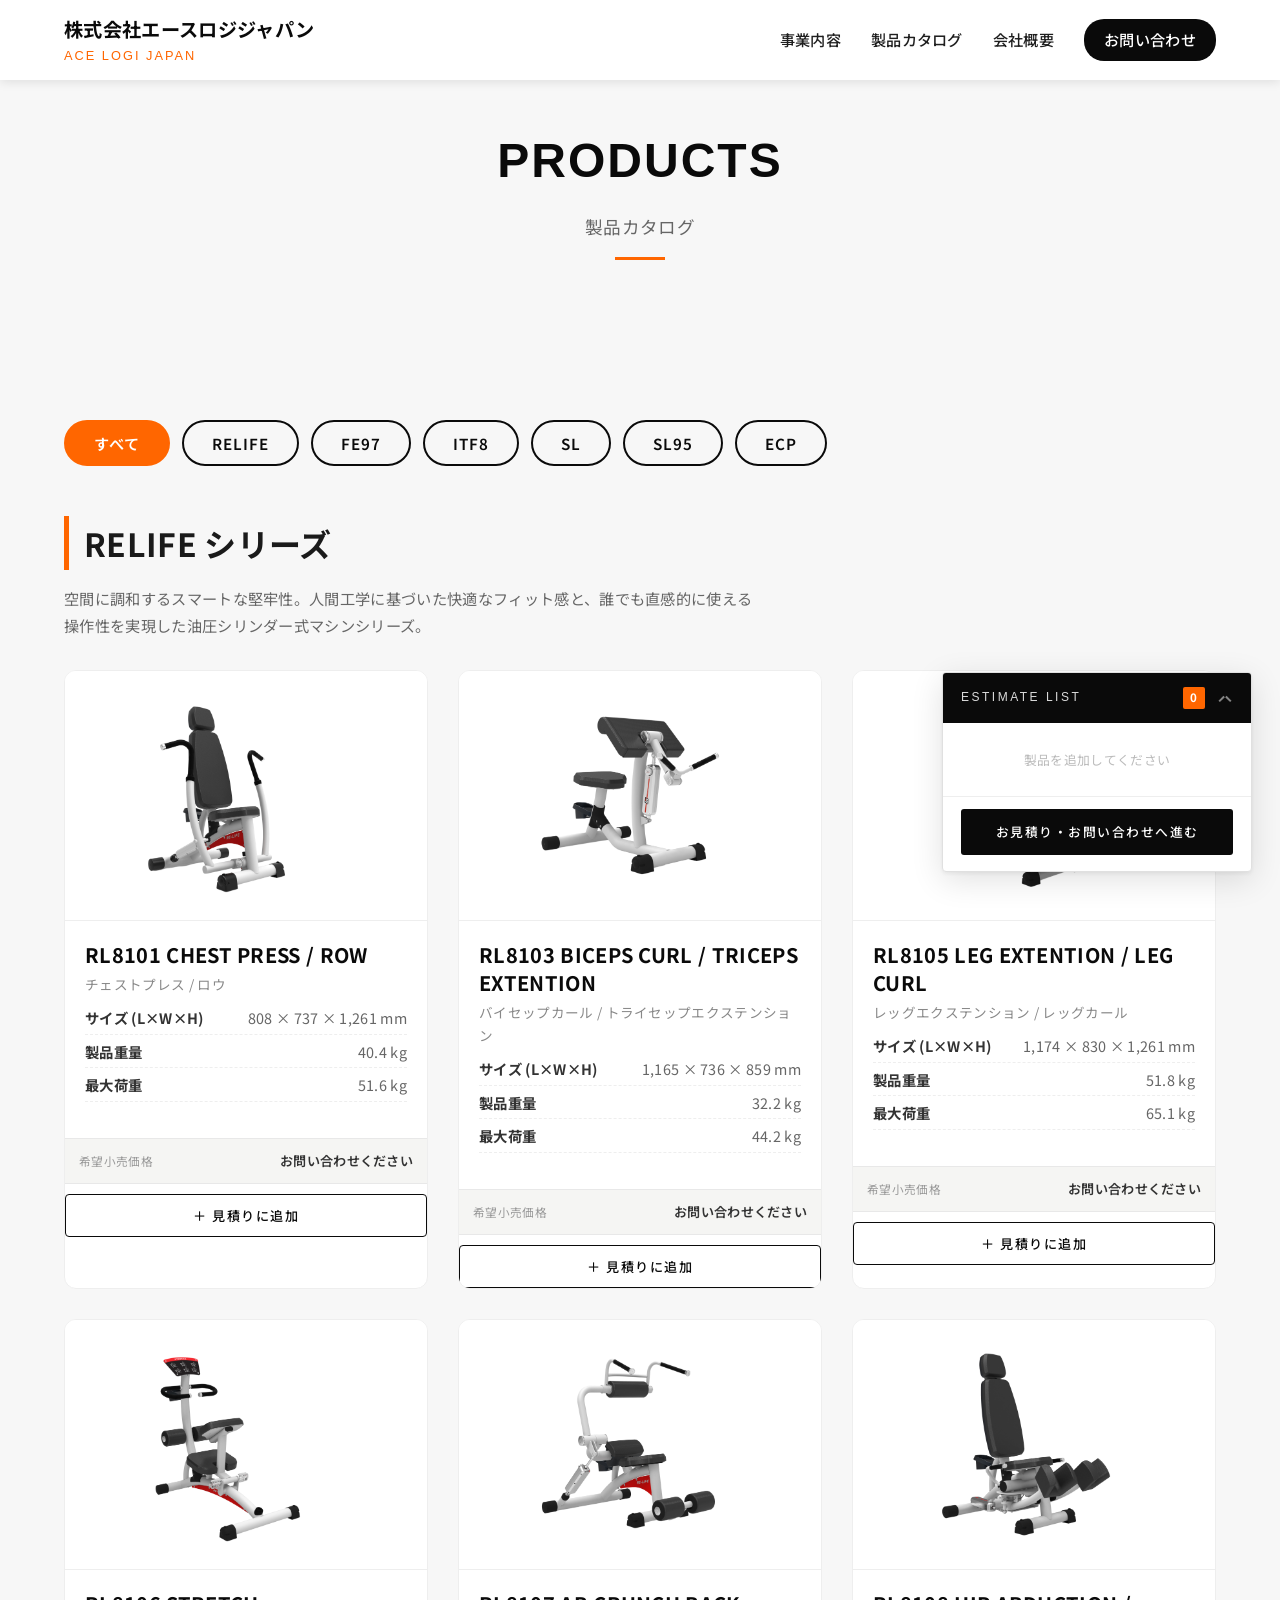
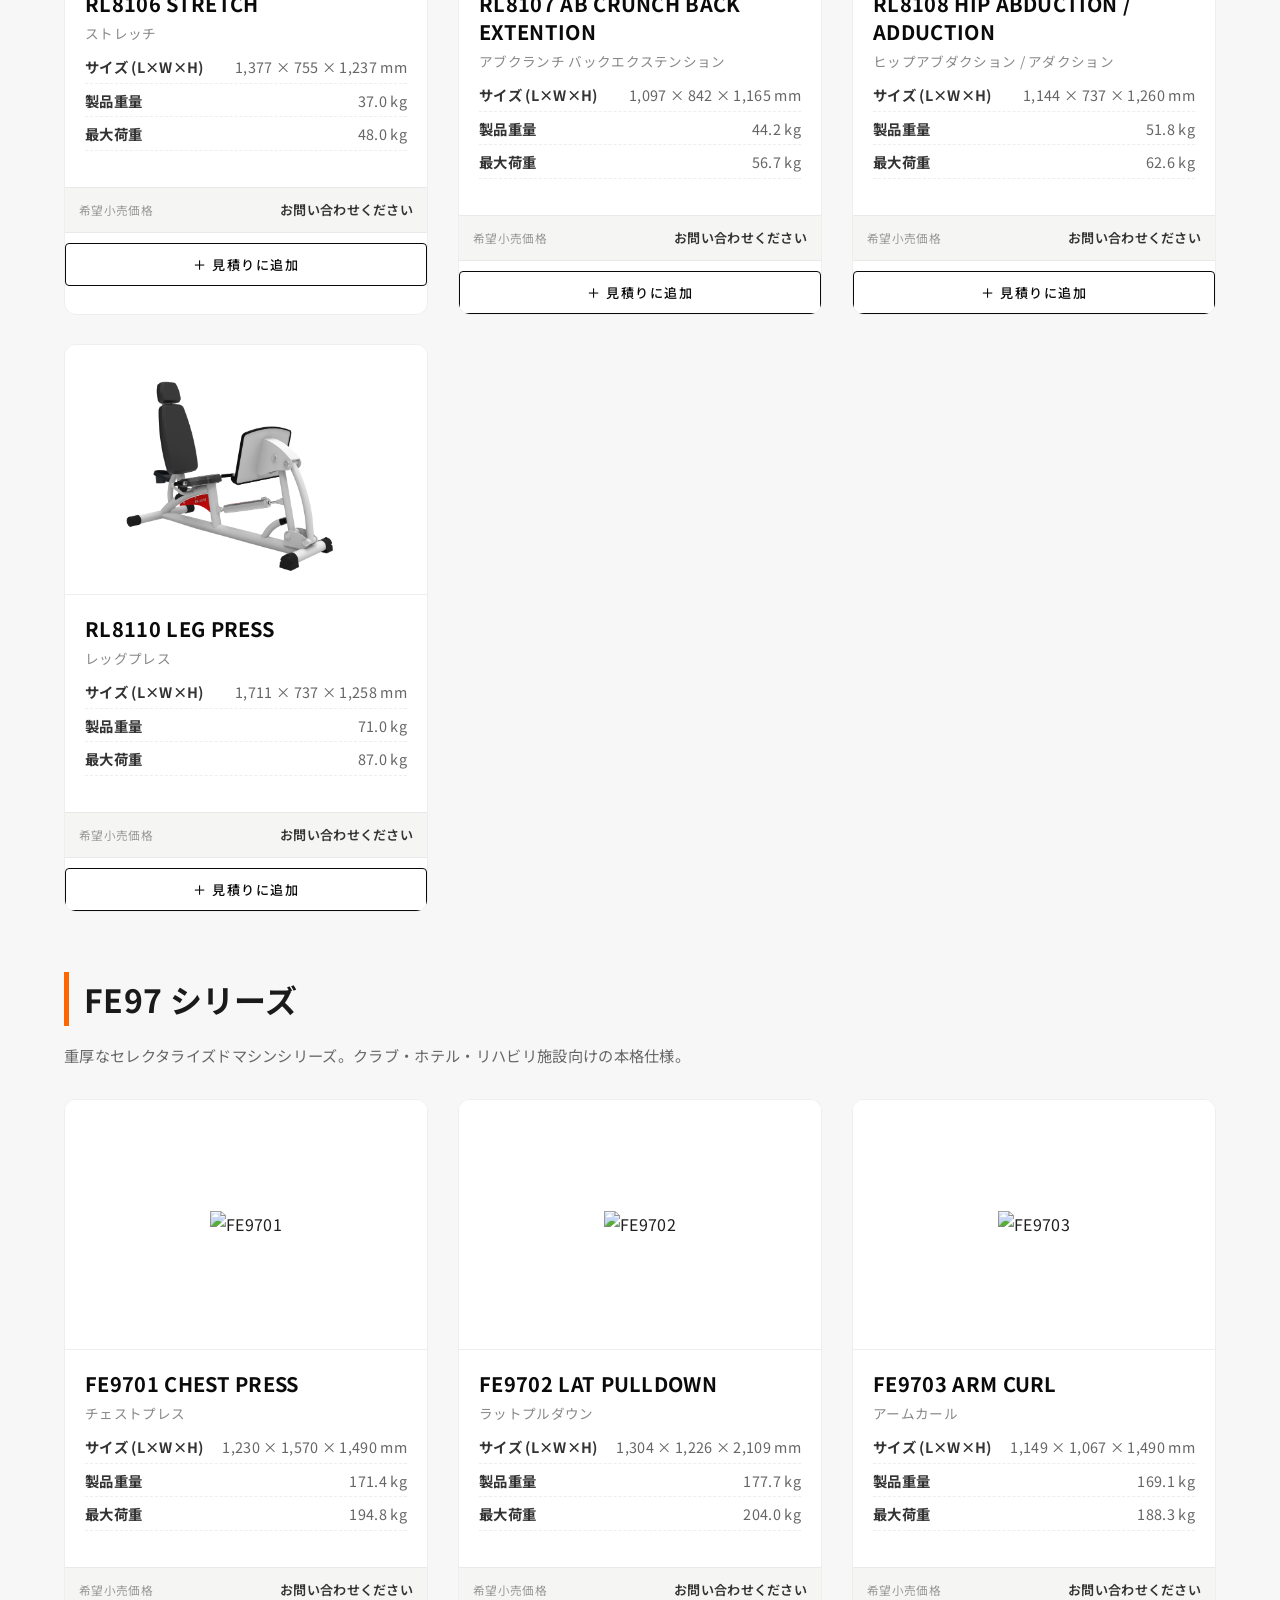
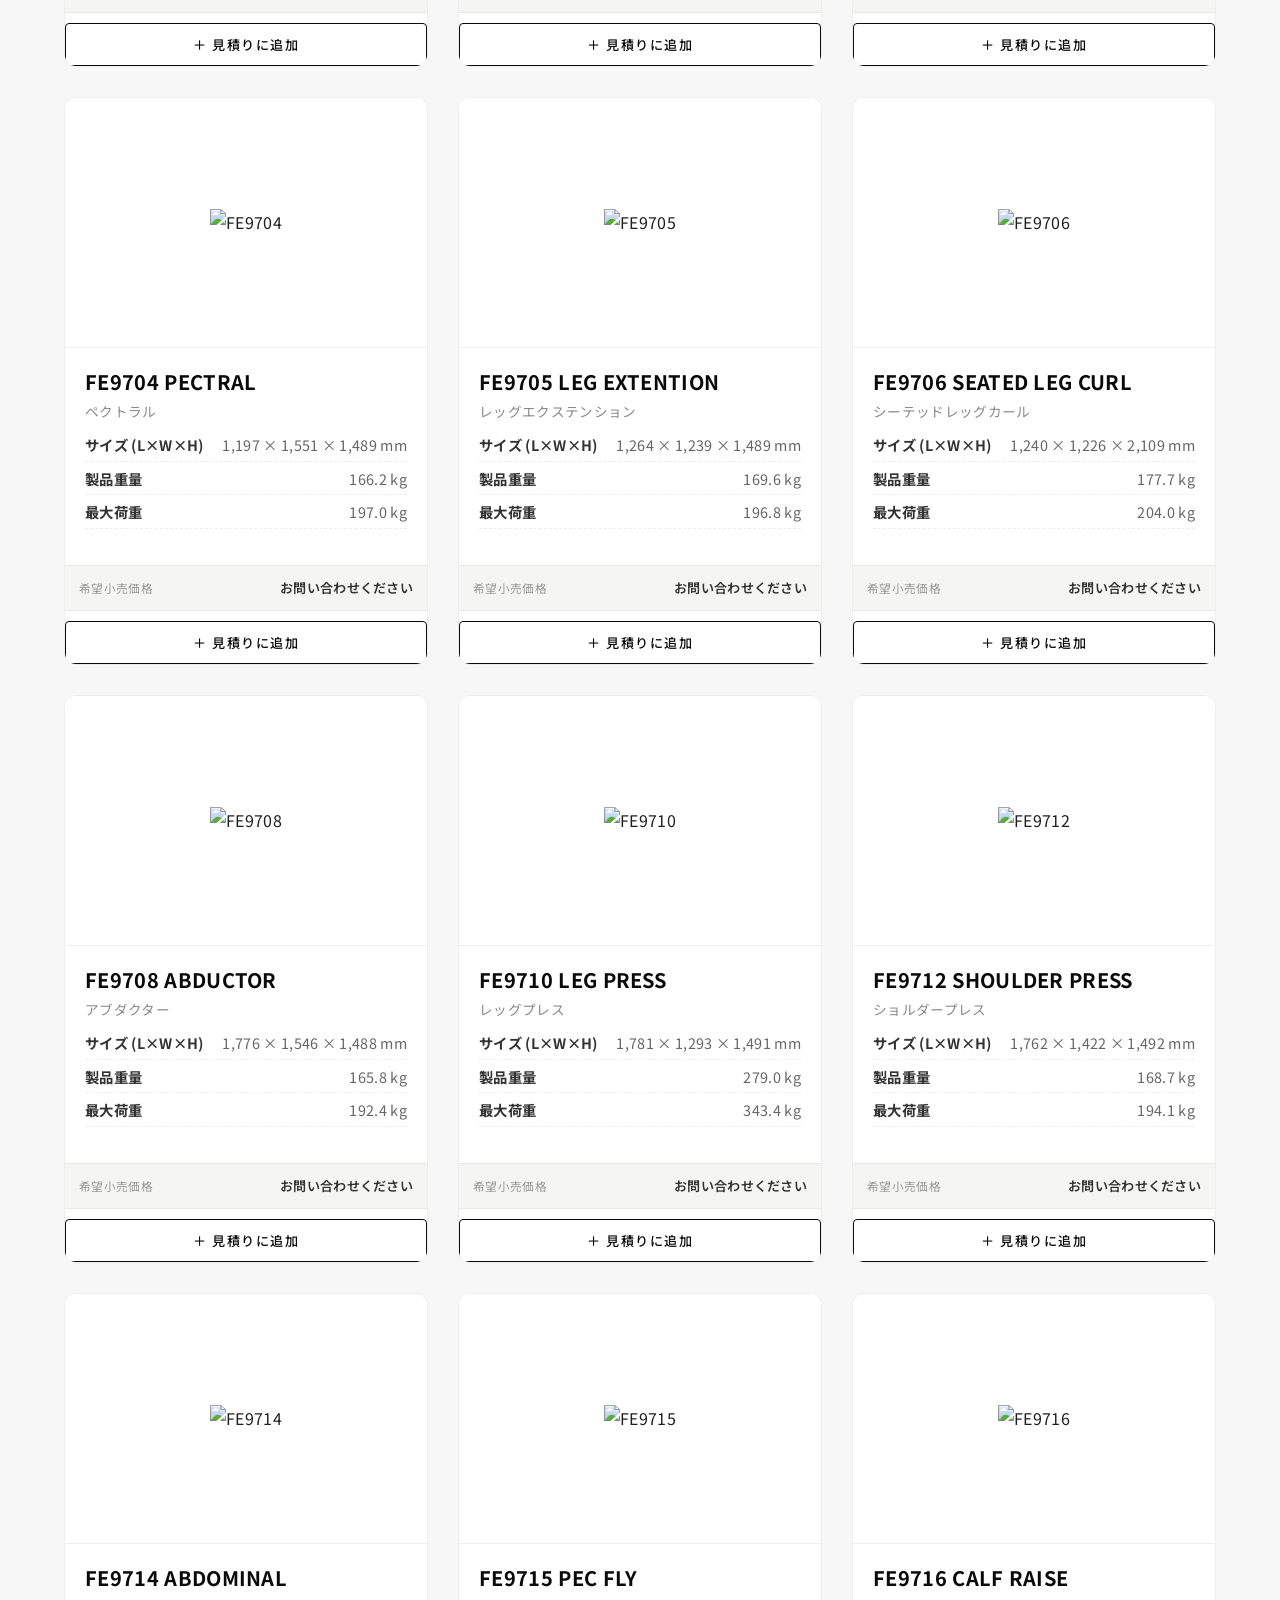
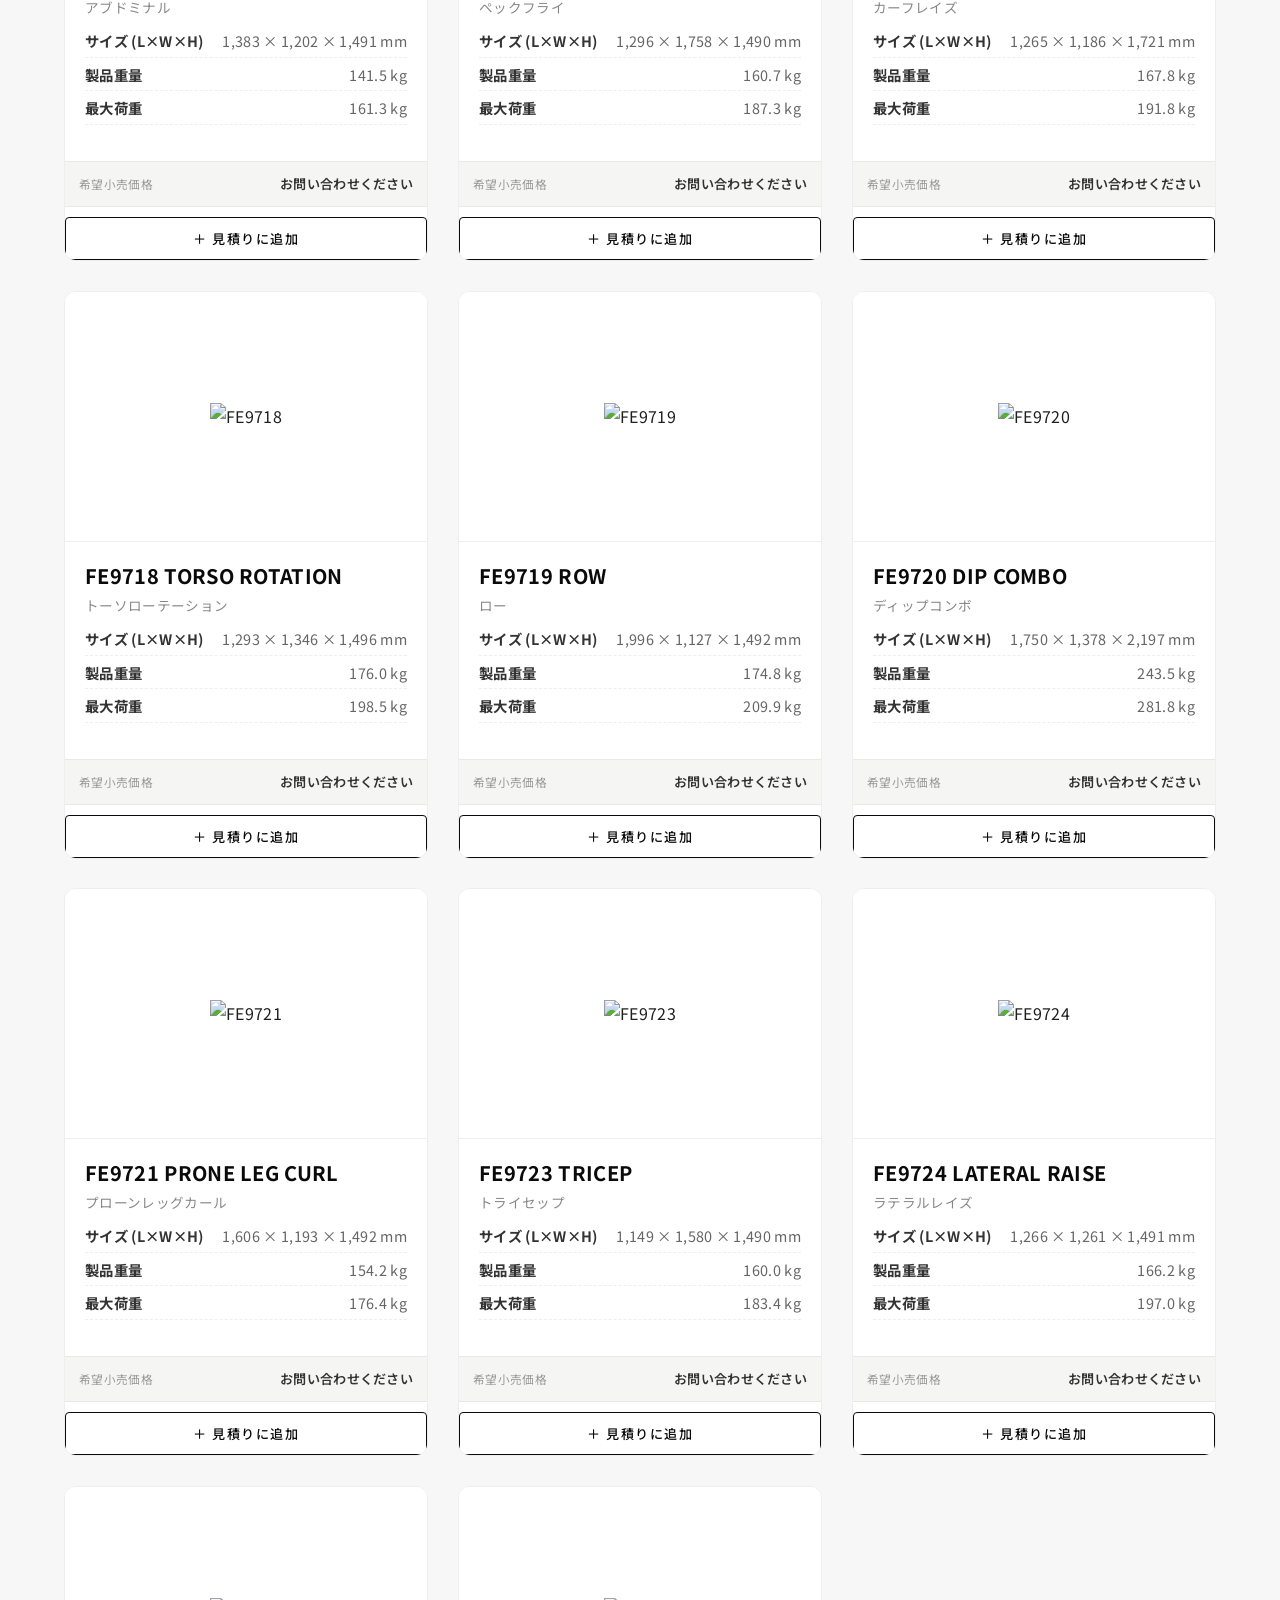
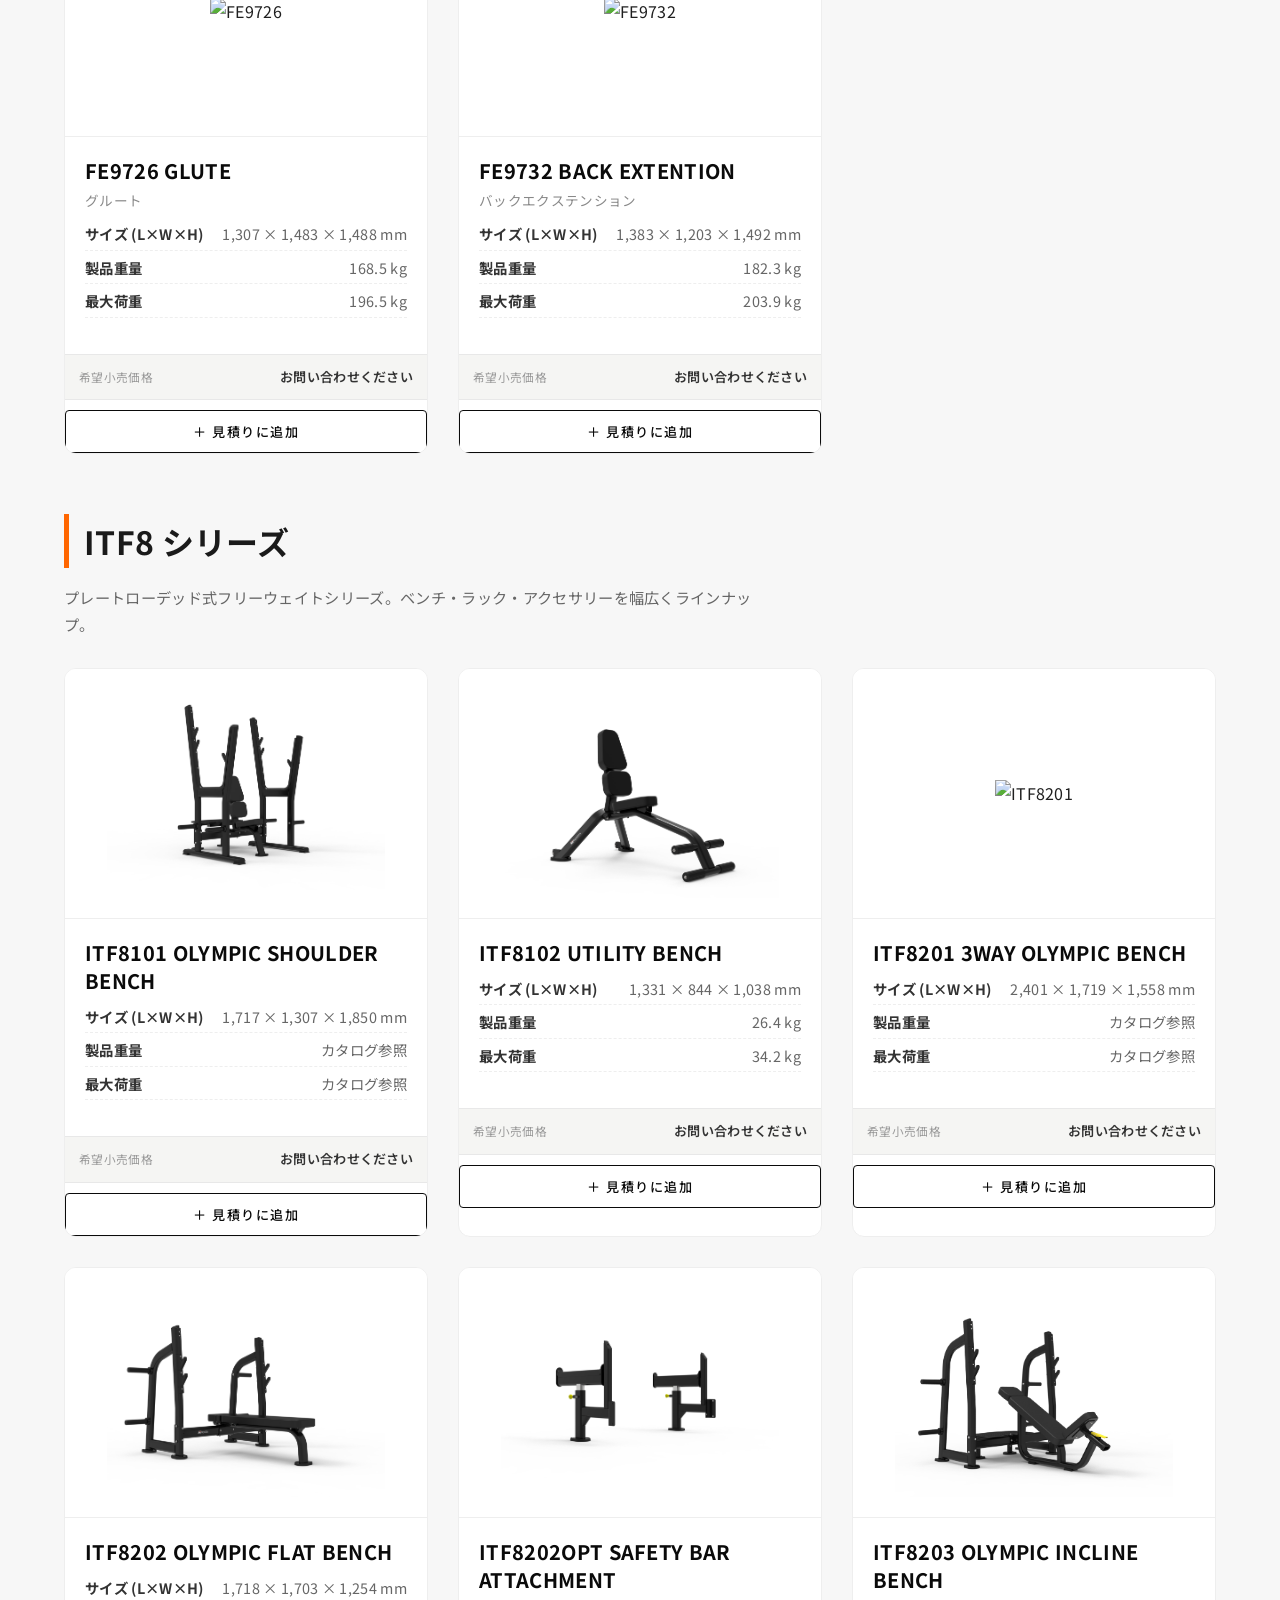
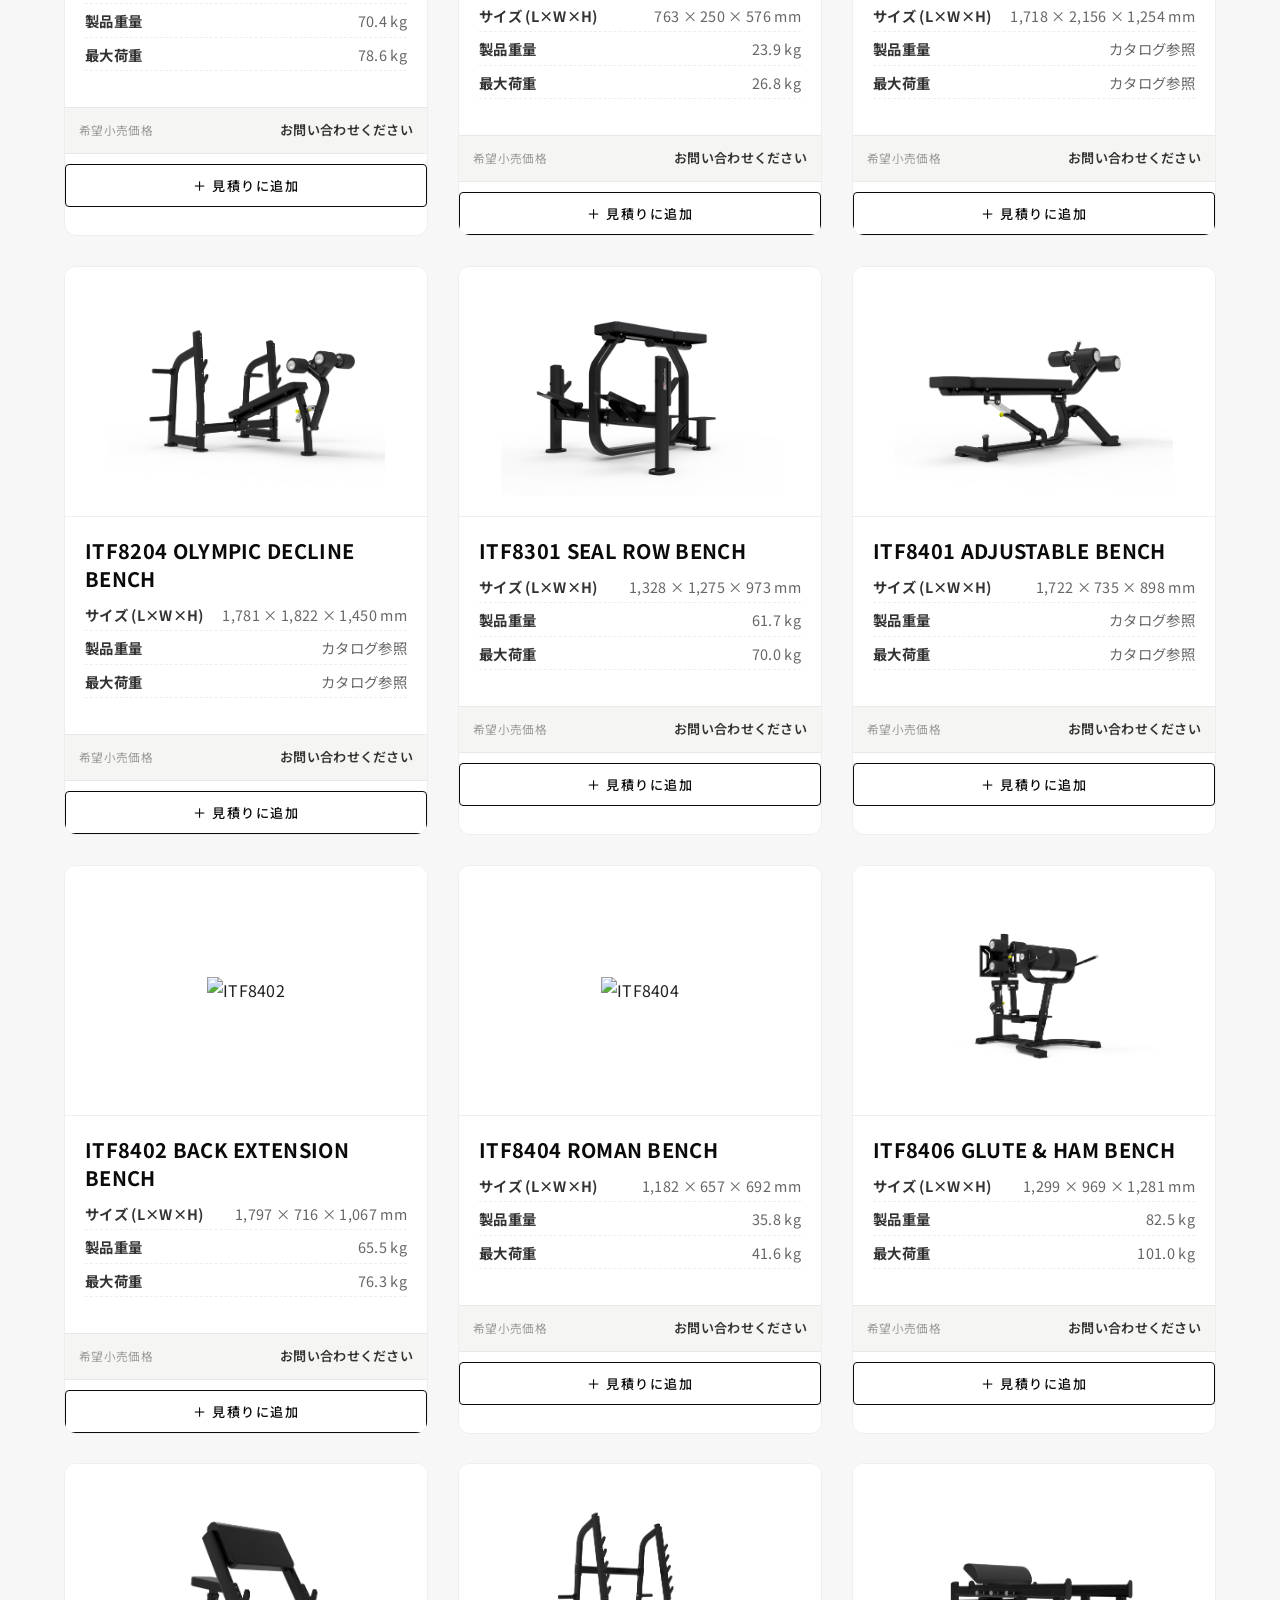
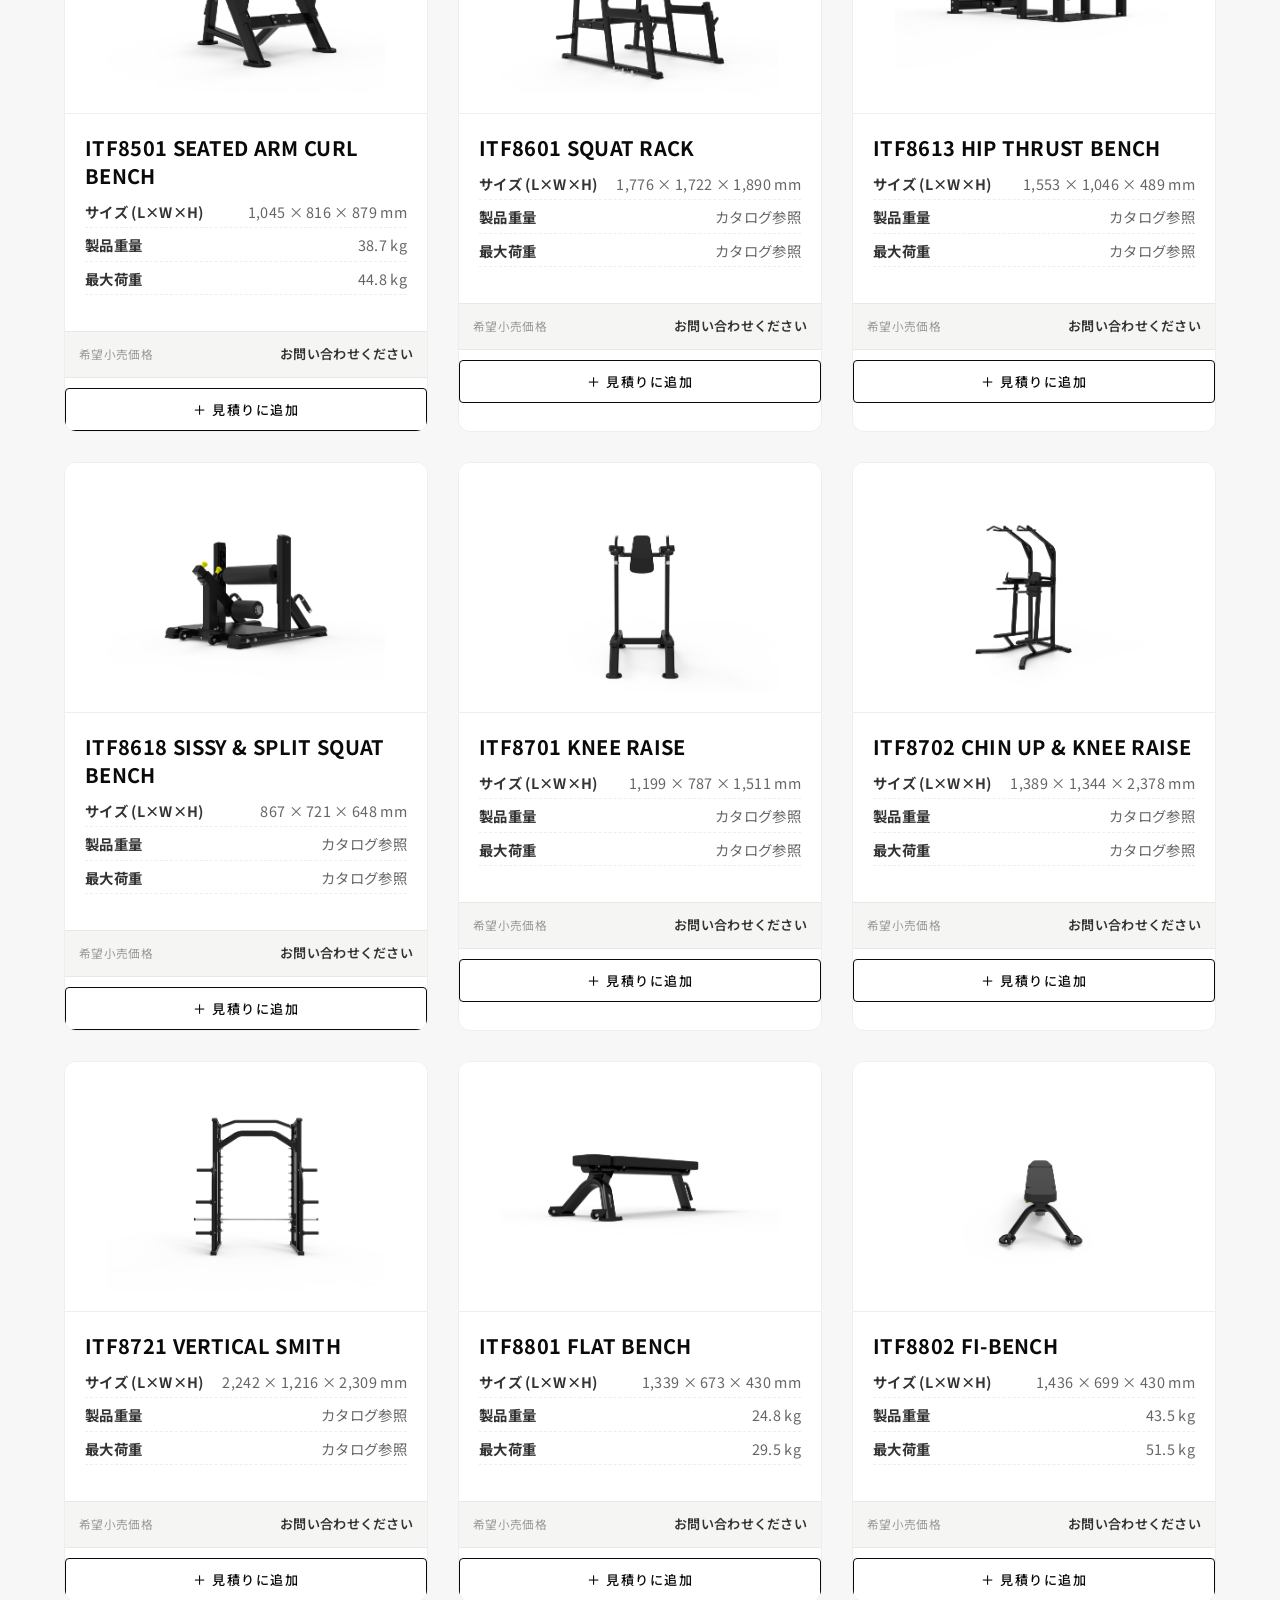
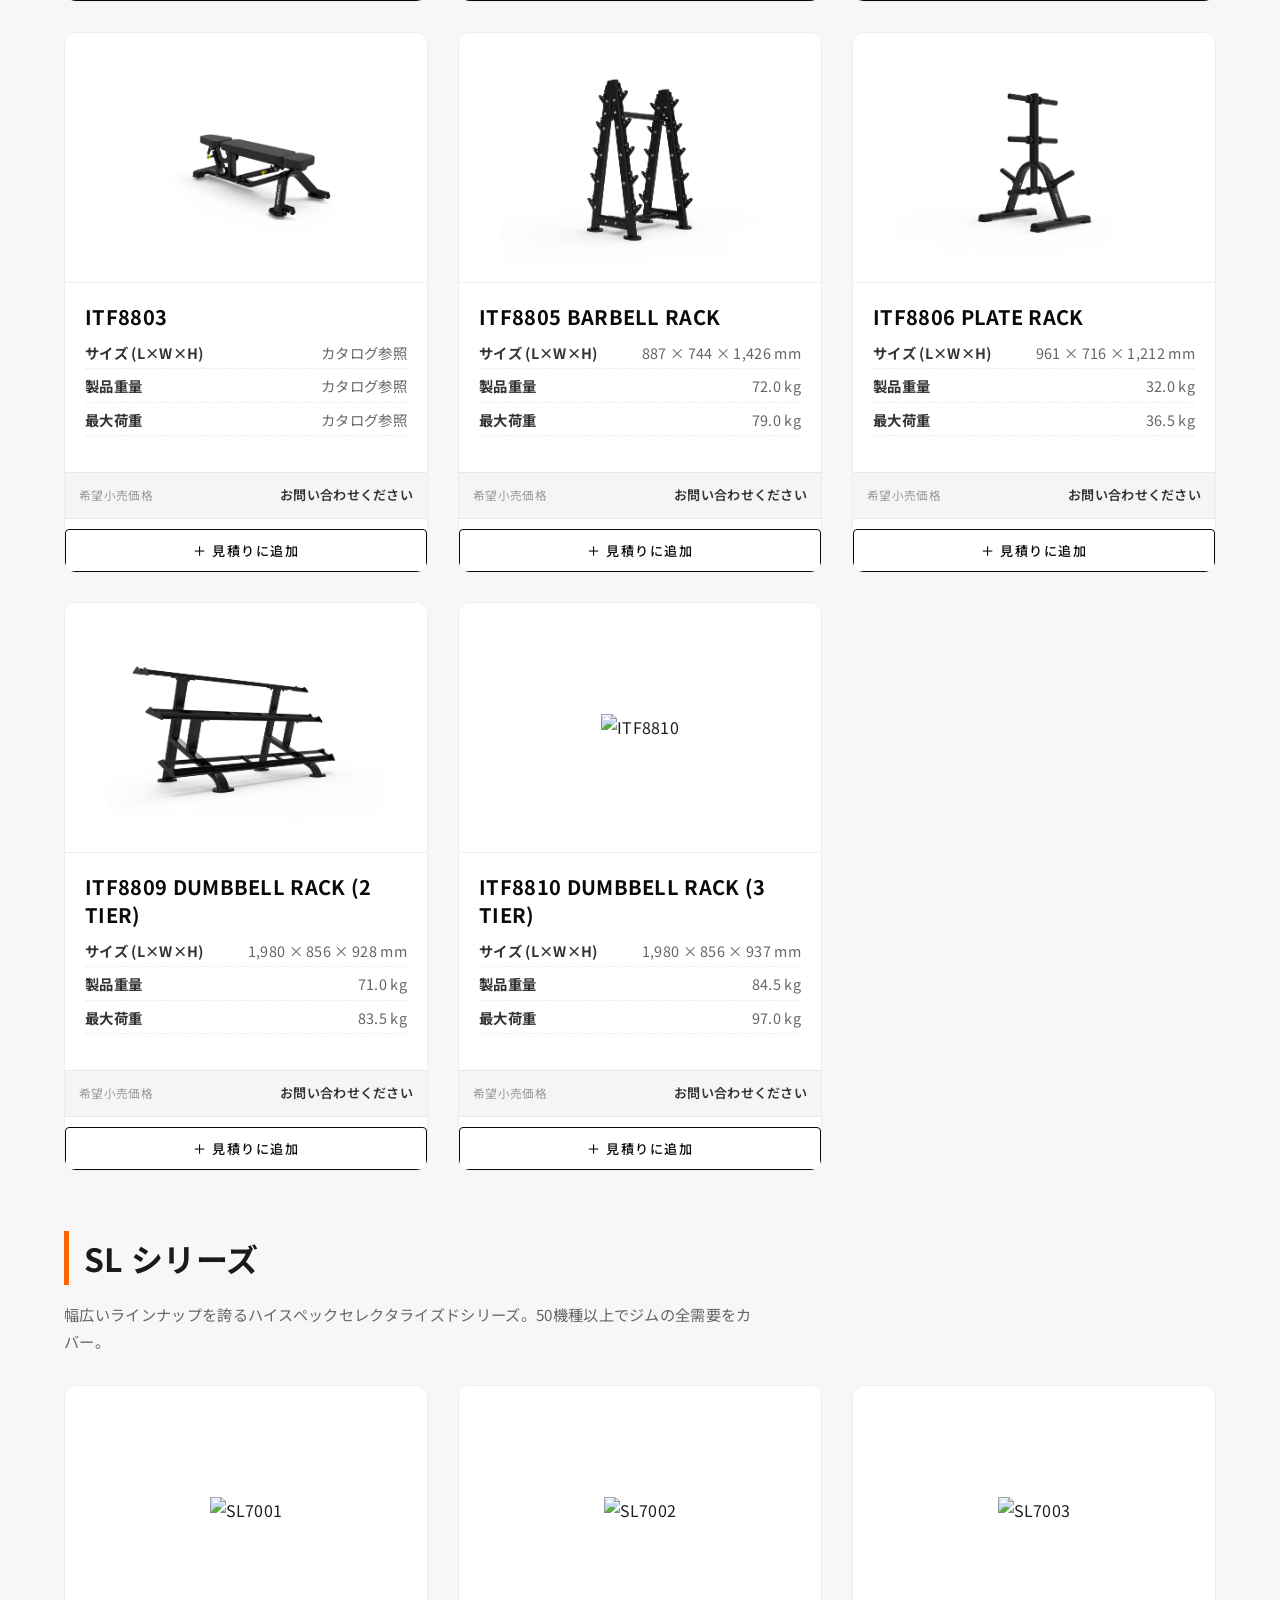
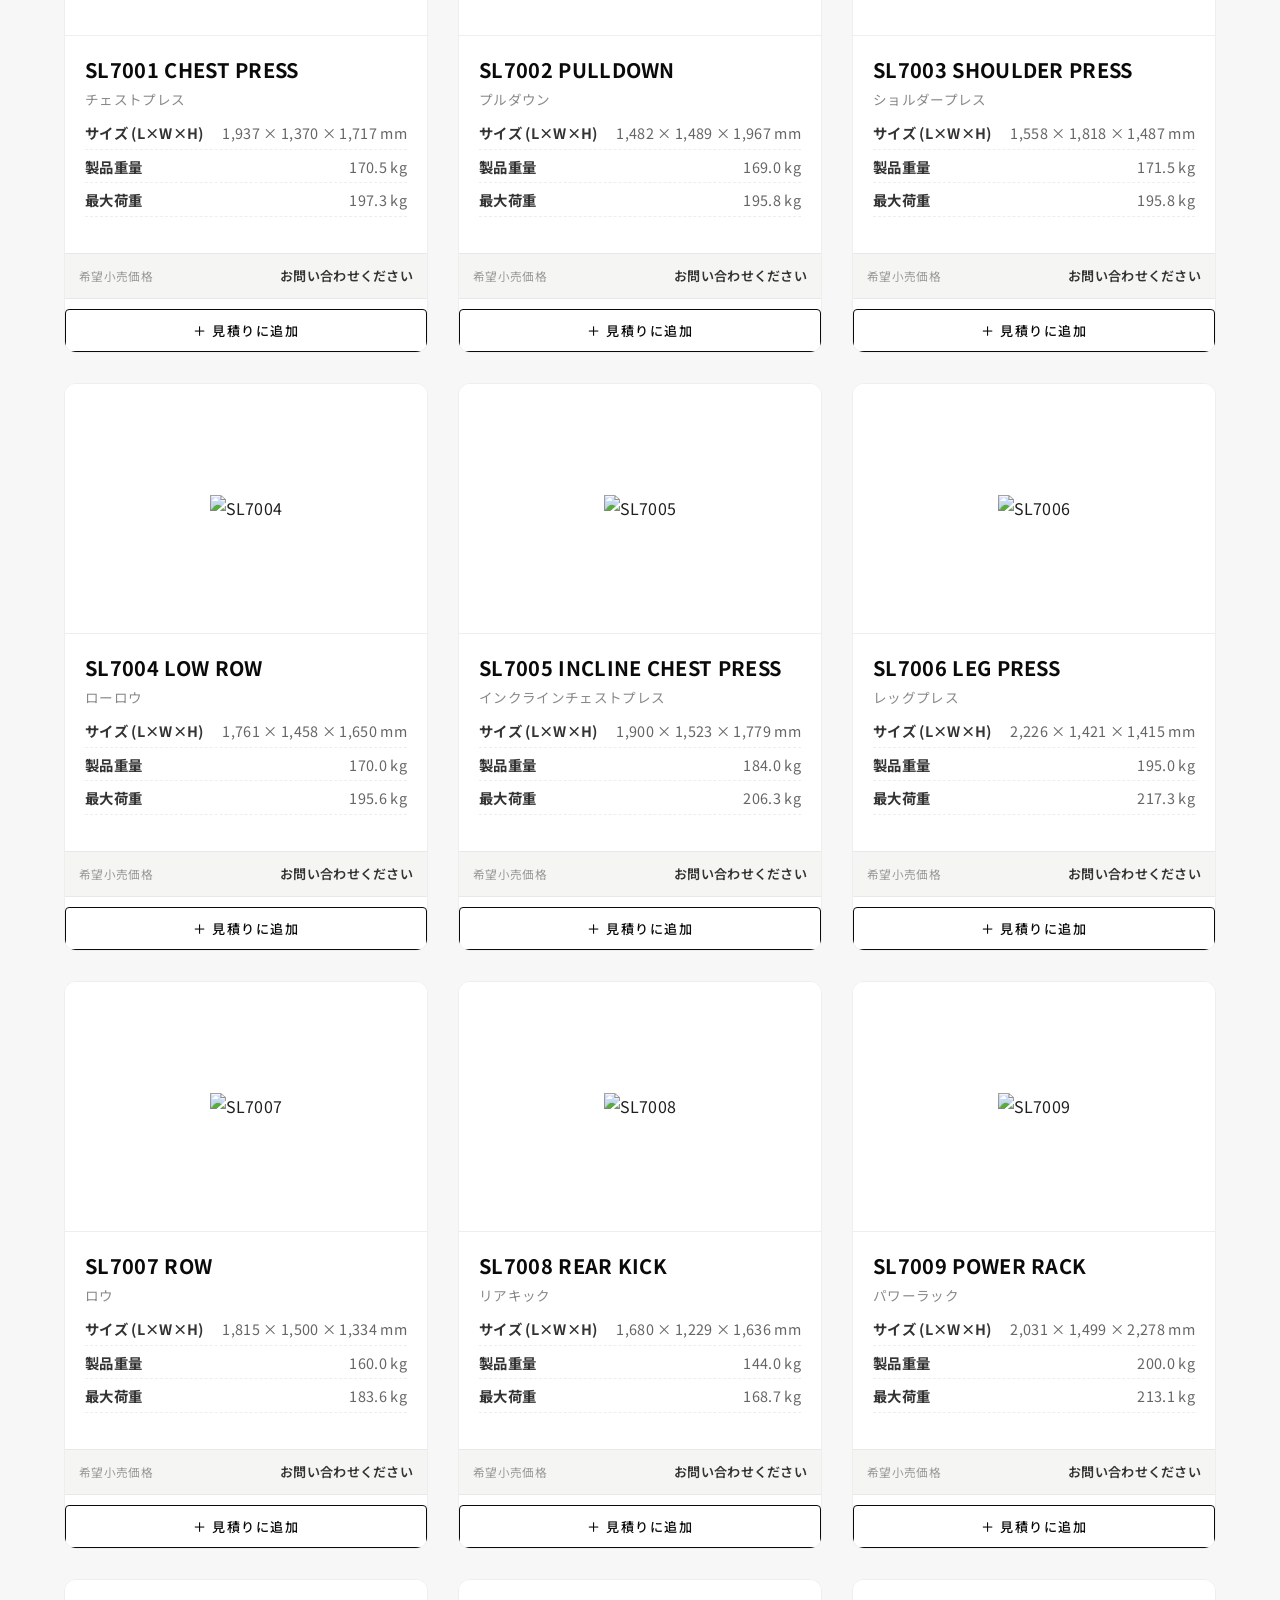
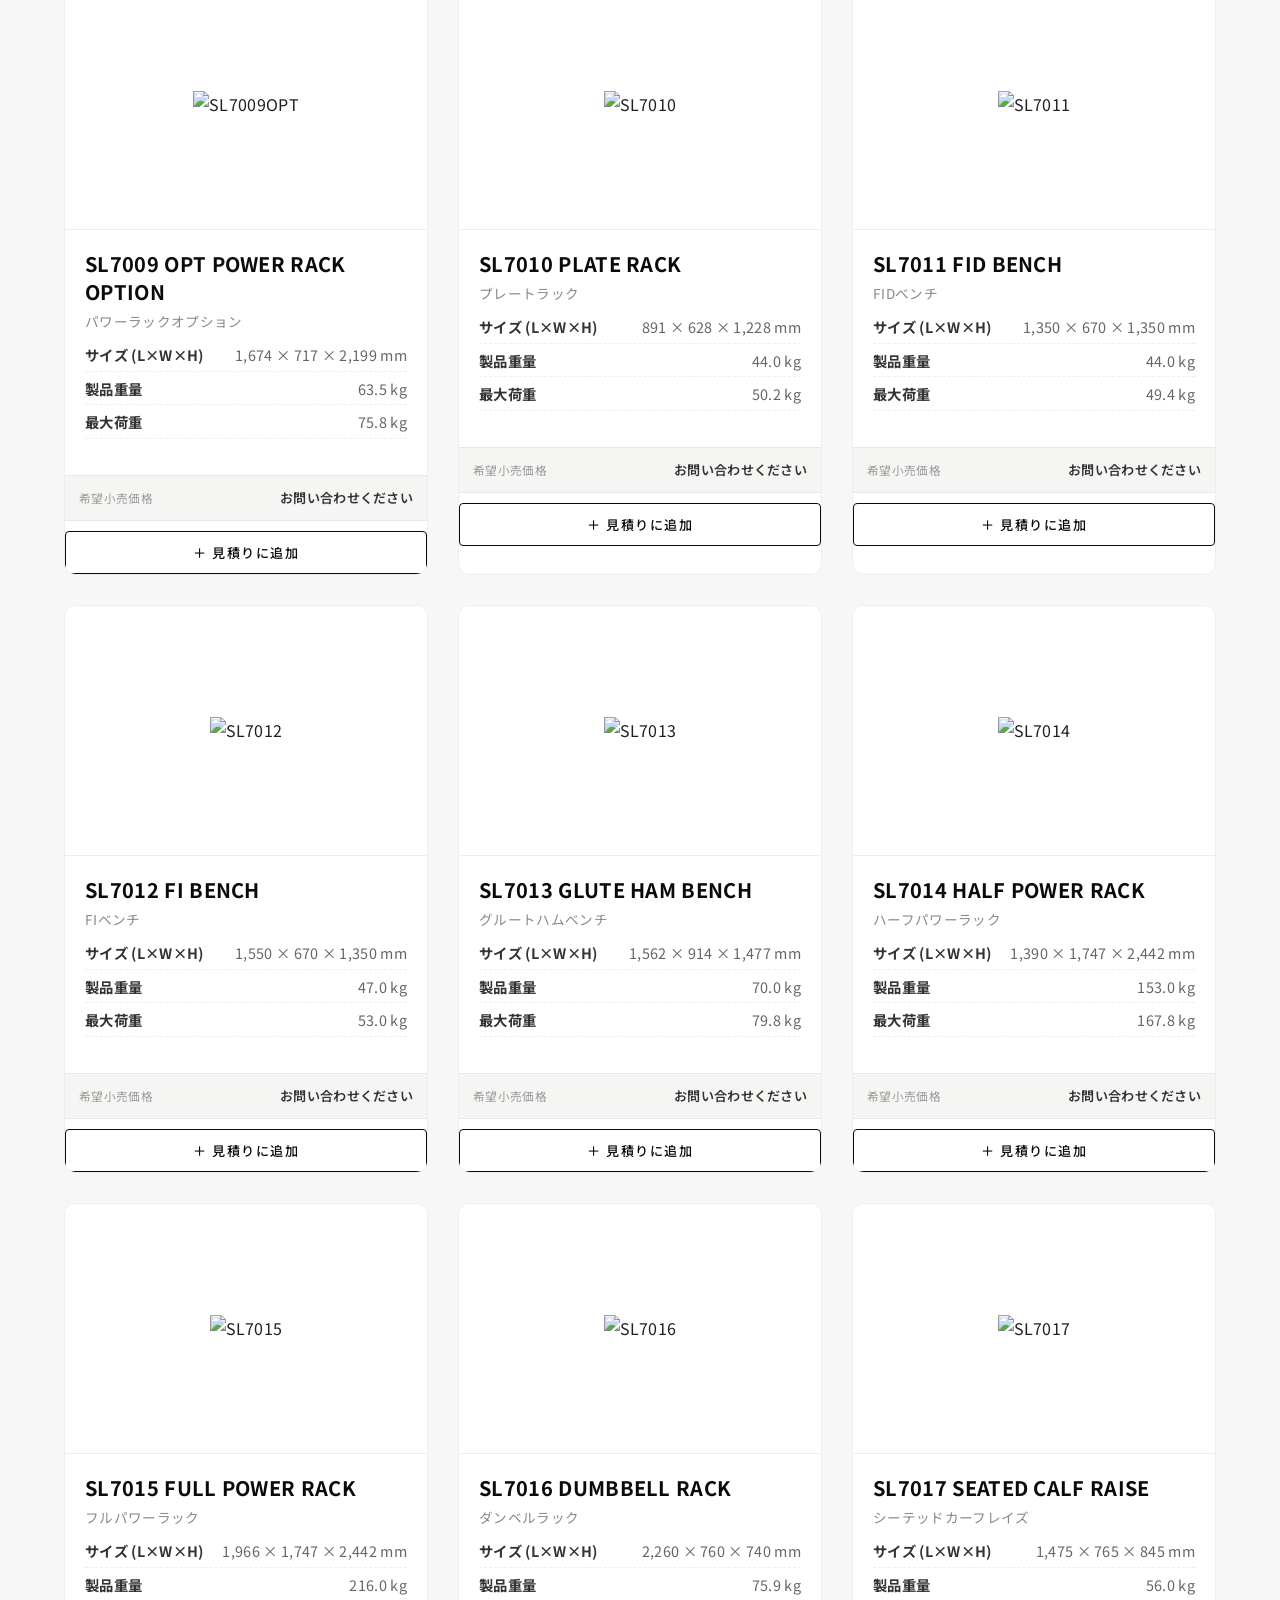
==== commit 265bd279: "Fix catalog image paths to use local directory" ====
--- a/catalog.html
+++ b/catalog.html
@@ -79,7 +79,7 @@
                     <!-- RL8101 CHEST PRESS/ROW -->
                     <div class="catalog-item animate-up reveal delay-1">
                         <div class="catalog-img-wrapper" style="background-color: white;">
-                            <img src="../カタログ素材画像/relife透過写真/RL8101.401透過.png" alt="RL8101 CHEST PRESS/ROW">
+                            <img src="images/relife/RL8101.401透過.png" alt="RL8101 CHEST PRESS/ROW">
                         </div>
                         <div class="catalog-info">
                             <h3 class="catalog-name">RL8101 CHEST PRESS / ROW</h3>
@@ -102,8 +102,7 @@
                     <!-- RL8103 BICEPS CURL / TRICEPS EXTENTION -->
                     <div class="catalog-item animate-up reveal delay-2">
                         <div class="catalog-img-wrapper" style="background-color: white;">
-                            <img src="../カタログ素材画像/relife透過写真/RL8103白色.407透過.png"
-                                alt="RL8103 BICEPS CURL / TRICEPS EXTENTION">
+                            <img src="images/relife/RL8103白色.407透過.png" alt="RL8103 BICEPS CURL / TRICEPS EXTENTION">
                         </div>
                         <div class="catalog-info">
                             <h3 class="catalog-name">RL8103 BICEPS CURL / TRICEPS EXTENTION</h3>
@@ -126,7 +125,7 @@
                     <!-- RL8105 LEG EXTENTION / LEG CURL -->
                     <div class="catalog-item animate-up reveal delay-3">
                         <div class="catalog-img-wrapper" style="background-color: white;">
-                            <img src="../カタログ素材画像/relife透過写真/RL8105白色.414透過.png" alt="RL8105 LEG EXTENTION / LEG CURL">
+                            <img src="images/relife/RL8105白色.414透過.png" alt="RL8105 LEG EXTENTION / LEG CURL">
                         </div>
                         <div class="catalog-info">
                             <h3 class="catalog-name">RL8105 LEG EXTENTION / LEG CURL</h3>
@@ -149,7 +148,7 @@
                     <!-- RL8106 STRETCH -->
                     <div class="catalog-item animate-up reveal delay-1">
                         <div class="catalog-img-wrapper" style="background-color: white;">
-                            <img src="../カタログ素材画像/relife透過写真/RL8106白色.417透過.png" alt="RL8106 STRETCH">
+                            <img src="images/relife/RL8106白色.417透過.png" alt="RL8106 STRETCH">
                         </div>
                         <div class="catalog-info">
                             <h3 class="catalog-name">RL8106 STRETCH</h3>
@@ -172,7 +171,7 @@
                     <!-- RL8107 AB CRUNCH BACK EXTENTION -->
                     <div class="catalog-item animate-up reveal delay-2">
                         <div class="catalog-img-wrapper" style="background-color: white;">
-                            <img src="../カタログ素材画像/relife透過写真/RL8107.420透過.png" alt="RL8107 AB CRUNCH BACK EXTENTION">
+                            <img src="images/relife/RL8107.420透過.png" alt="RL8107 AB CRUNCH BACK EXTENTION">
                         </div>
                         <div class="catalog-info">
                             <h3 class="catalog-name">RL8107 AB CRUNCH BACK EXTENTION</h3>
@@ -195,7 +194,7 @@
                     <!-- RL8108 HIP ABDUCTION / ADDUCTION -->
                     <div class="catalog-item animate-up reveal delay-3">
                         <div class="catalog-img-wrapper" style="background-color: white;">
-                            <img src="../カタログ素材画像/relife透過写真/RL8108白色.424透過.png" alt="RL8108 HIP ABDUCTION / ADDUCTION">
+                            <img src="images/relife/RL8108白色.424透過.png" alt="RL8108 HIP ABDUCTION / ADDUCTION">
                         </div>
                         <div class="catalog-info">
                             <h3 class="catalog-name">RL8108 HIP ABDUCTION / ADDUCTION</h3>
@@ -218,7 +217,7 @@
                     <!-- RL8110 LEG PRESS -->
                     <div class="catalog-item animate-up reveal delay-1">
                         <div class="catalog-img-wrapper" style="background-color: white;">
-                            <img src="../カタログ素材画像/relife透過写真/RL8110.428透過.png" alt="RL8110 LEG PRESS">
+                            <img src="images/relife/RL8110.428透過.png" alt="RL8110 LEG PRESS">
                         </div>
                         <div class="catalog-info">
                             <h3 class="catalog-name">RL8110 LEG PRESS</h3>
@@ -618,8 +617,8 @@
 
                     <!-- ITF8101 -->
                     <div class="catalog-item animate-up reveal delay-1">
-                        <div class="catalog-img-wrapper" style="background-color:white;"><img src="../itf8/ITF8101.png"
-                                alt="ITF8101"></div>
+                        <div class="catalog-img-wrapper" style="background-color:white;"><img
+                                src="images/itf8/ITF8101.png" alt="ITF8101"></div>
                         <div class="catalog-info">
                             <h3 class="catalog-name">ITF8101 OLYMPIC SHOULDER BENCH</h3>
                             <div class="catalog-meta">
@@ -639,8 +638,8 @@
 
                     <!-- ITF8102 -->
                     <div class="catalog-item animate-up reveal delay-2">
-                        <div class="catalog-img-wrapper" style="background-color:white;"><img src="../itf8/ITF8102.png"
-                                alt="ITF8102"></div>
+                        <div class="catalog-img-wrapper" style="background-color:white;"><img
+                                src="images/itf8/ITF8102.png" alt="ITF8102"></div>
                         <div class="catalog-info">
                             <h3 class="catalog-name">ITF8102 UTILITY BENCH</h3>
                             <div class="catalog-meta">
@@ -660,8 +659,8 @@
 
                     <!-- ITF8201 -->
                     <div class="catalog-item animate-up reveal delay-3">
-                        <div class="catalog-img-wrapper" style="background-color:white;"><img src="../itf8/ITF8201.png"
-                                alt="ITF8201"></div>
+                        <div class="catalog-img-wrapper" style="background-color:white;"><img
+                                src="images/itf8/ITF8201.png" alt="ITF8201"></div>
                         <div class="catalog-info">
                             <h3 class="catalog-name">ITF8201 3WAY OLYMPIC BENCH</h3>
                             <div class="catalog-meta">
@@ -681,8 +680,8 @@
 
                     <!-- ITF8202 -->
                     <div class="catalog-item animate-up reveal delay-1">
-                        <div class="catalog-img-wrapper" style="background-color:white;"><img src="../itf8/ITF8202.png"
-                                alt="ITF8202"></div>
+                        <div class="catalog-img-wrapper" style="background-color:white;"><img
+                                src="images/itf8/ITF8202.png" alt="ITF8202"></div>
                         <div class="catalog-info">
                             <h3 class="catalog-name">ITF8202 OLYMPIC FLAT BENCH</h3>
                             <div class="catalog-meta">
@@ -703,7 +702,7 @@
                     <!-- ITF8202OPT -->
                     <div class="catalog-item animate-up reveal delay-2">
                         <div class="catalog-img-wrapper" style="background-color:white;"><img
-                                src="../itf8/ITF8202OPT.png" alt="ITF8202OPT"></div>
+                                src="images/itf8/ITF8202OPT.png" alt="ITF8202OPT"></div>
                         <div class="catalog-info">
                             <h3 class="catalog-name">ITF8202OPT SAFETY BAR ATTACHMENT</h3>
                             <div class="catalog-meta">
@@ -724,7 +723,7 @@
                     <!-- ITF8203 -->
                     <div class="catalog-item animate-up reveal delay-3">
                         <div class="catalog-img-wrapper" style="background-color:white;"><img
-                                src="../itf8/ITF8203.271.png" alt="ITF8203"></div>
+                                src="images/itf8/ITF8203.271.png" alt="ITF8203"></div>
                         <div class="catalog-info">
                             <h3 class="catalog-name">ITF8203 OLYMPIC INCLINE BENCH</h3>
                             <div class="catalog-meta">
@@ -745,7 +744,7 @@
                     <!-- ITF8204 -->
                     <div class="catalog-item animate-up reveal delay-1">
                         <div class="catalog-img-wrapper" style="background-color:white;"><img
-                                src="../itf8/ITF8204.272.png" alt="ITF8204"></div>
+                                src="images/itf8/ITF8204.272.png" alt="ITF8204"></div>
                         <div class="catalog-info">
                             <h3 class="catalog-name">ITF8204 OLYMPIC DECLINE BENCH</h3>
                             <div class="catalog-meta">
@@ -765,8 +764,8 @@
 
                     <!-- ITF8301 -->
                     <div class="catalog-item animate-up reveal delay-2">
-                        <div class="catalog-img-wrapper" style="background-color:white;"><img src="../itf8/ITF8301.png"
-                                alt="ITF8301"></div>
+                        <div class="catalog-img-wrapper" style="background-color:white;"><img
+                                src="images/itf8/ITF8301.png" alt="ITF8301"></div>
                         <div class="catalog-info">
                             <h3 class="catalog-name">ITF8301 SEAL ROW BENCH</h3>
                             <div class="catalog-meta">
@@ -786,8 +785,8 @@
 
                     <!-- ITF8401 -->
                     <div class="catalog-item animate-up reveal delay-3">
-                        <div class="catalog-img-wrapper" style="background-color:white;"><img src="../itf8/ITF8401.png"
-                                alt="ITF8401"></div>
+                        <div class="catalog-img-wrapper" style="background-color:white;"><img
+                                src="images/itf8/ITF8401.png" alt="ITF8401"></div>
                         <div class="catalog-info">
                             <h3 class="catalog-name">ITF8401 ADJUSTABLE BENCH</h3>
                             <div class="catalog-meta">
@@ -807,8 +806,8 @@
 
                     <!-- ITF8402 -->
                     <div class="catalog-item animate-up reveal delay-1">
-                        <div class="catalog-img-wrapper" style="background-color:white;"><img src="../itf8/ITF8402.png"
-                                alt="ITF8402"></div>
+                        <div class="catalog-img-wrapper" style="background-color:white;"><img
+                                src="images/itf8/ITF8402.png" alt="ITF8402"></div>
                         <div class="catalog-info">
                             <h3 class="catalog-name">ITF8402 BACK EXTENSION BENCH</h3>
                             <div class="catalog-meta">
@@ -828,8 +827,8 @@
 
                     <!-- ITF8404 -->
                     <div class="catalog-item animate-up reveal delay-2">
-                        <div class="catalog-img-wrapper" style="background-color:white;"><img src="../itf8/ITF8404.png"
-                                alt="ITF8404"></div>
+                        <div class="catalog-img-wrapper" style="background-color:white;"><img
+                                src="images/itf8/ITF8404.png" alt="ITF8404"></div>
                         <div class="catalog-info">
                             <h3 class="catalog-name">ITF8404 ROMAN BENCH</h3>
                             <div class="catalog-meta">
@@ -850,7 +849,7 @@
                     <!-- ITF8406 -->
                     <div class="catalog-item animate-up reveal delay-3">
                         <div class="catalog-img-wrapper" style="background-color:white;"><img
-                                src="../itf8/ITF8406.258.png" alt="ITF8406"></div>
+                                src="images/itf8/ITF8406.258.png" alt="ITF8406"></div>
                         <div class="catalog-info">
                             <h3 class="catalog-name">ITF8406 GLUTE &amp; HAM BENCH</h3>
                             <div class="catalog-meta">
@@ -870,8 +869,8 @@
 
                     <!-- ITF8501 -->
                     <div class="catalog-item animate-up reveal delay-1">
-                        <div class="catalog-img-wrapper" style="background-color:white;"><img src="../itf8/ITF8501.png"
-                                alt="ITF8501"></div>
+                        <div class="catalog-img-wrapper" style="background-color:white;"><img
+                                src="images/itf8/ITF8501.png" alt="ITF8501"></div>
                         <div class="catalog-info">
                             <h3 class="catalog-name">ITF8501 SEATED ARM CURL BENCH</h3>
                             <div class="catalog-meta">
@@ -891,8 +890,8 @@
 
                     <!-- ITF8601 -->
                     <div class="catalog-item animate-up reveal delay-2">
-                        <div class="catalog-img-wrapper" style="background-color:white;"><img src="../itf8/ITF8601.png"
-                                alt="ITF8601"></div>
+                        <div class="catalog-img-wrapper" style="background-color:white;"><img
+                                src="images/itf8/ITF8601.png" alt="ITF8601"></div>
                         <div class="catalog-info">
                             <h3 class="catalog-name">ITF8601 SQUAT RACK</h3>
                             <div class="catalog-meta">
@@ -913,7 +912,7 @@
                     <!-- ITF8613 -->
                     <div class="catalog-item animate-up reveal delay-3">
                         <div class="catalog-img-wrapper" style="background-color:white;"><img
-                                src="../itf8/ITF8613.259.png" alt="ITF8613"></div>
+                                src="images/itf8/ITF8613.259.png" alt="ITF8613"></div>
                         <div class="catalog-info">
                             <h3 class="catalog-name">ITF8613 HIP THRUST BENCH</h3>
                             <div class="catalog-meta">
@@ -934,7 +933,7 @@
                     <!-- ITF8618 -->
                     <div class="catalog-item animate-up reveal delay-1">
                         <div class="catalog-img-wrapper" style="background-color:white;"><img
-                                src="../itf8/ITF8618.273.png" alt="ITF8618"></div>
+                                src="images/itf8/ITF8618.273.png" alt="ITF8618"></div>
                         <div class="catalog-info">
                             <h3 class="catalog-name">ITF8618 SISSY &amp; SPLIT SQUAT BENCH</h3>
                             <div class="catalog-meta">
@@ -955,7 +954,7 @@
                     <!-- ITF8701 -->
                     <div class="catalog-item animate-up reveal delay-2">
                         <div class="catalog-img-wrapper" style="background-color:white;"><img
-                                src="../itf8/ITF8701.bip.413.png" alt="ITF8701"></div>
+                                src="images/itf8/ITF8701.bip.413.png" alt="ITF8701"></div>
                         <div class="catalog-info">
                             <h3 class="catalog-name">ITF8701 KNEE RAISE</h3>
                             <div class="catalog-meta">
@@ -976,7 +975,7 @@
                     <!-- ITF8702 -->
                     <div class="catalog-item animate-up reveal delay-3">
                         <div class="catalog-img-wrapper" style="background-color:white;"><img
-                                src="../itf8/ITF8702untitled.417.png" alt="ITF8702"></div>
+                                src="images/itf8/ITF8702untitled.417.png" alt="ITF8702"></div>
                         <div class="catalog-info">
                             <h3 class="catalog-name">ITF8702 CHIN UP &amp; KNEE RAISE</h3>
                             <div class="catalog-meta">
@@ -997,7 +996,7 @@
                     <!-- ITF8721 -->
                     <div class="catalog-item animate-up reveal delay-1">
                         <div class="catalog-img-wrapper" style="background-color:white;"><img
-                                src="../itf8/ITF8721.423.png" alt="ITF8721"></div>
+                                src="images/itf8/ITF8721.423.png" alt="ITF8721"></div>
                         <div class="catalog-info">
                             <h3 class="catalog-name">ITF8721 VERTICAL SMITH</h3>
                             <div class="catalog-meta">
@@ -1017,8 +1016,8 @@
 
                     <!-- ITF8801 -->
                     <div class="catalog-item animate-up reveal delay-2">
-                        <div class="catalog-img-wrapper" style="background-color:white;"><img src="../itf8/ITF8801.png"
-                                alt="ITF8801"></div>
+                        <div class="catalog-img-wrapper" style="background-color:white;"><img
+                                src="images/itf8/ITF8801.png" alt="ITF8801"></div>
                         <div class="catalog-info">
                             <h3 class="catalog-name">ITF8801 FLAT BENCH</h3>
                             <div class="catalog-meta">
@@ -1038,8 +1037,8 @@
 
                     <!-- ITF8802 -->
                     <div class="catalog-item animate-up reveal delay-3">
-                        <div class="catalog-img-wrapper" style="background-color:white;"><img src="../itf8/ITF8802.png"
-                                alt="ITF8802"></div>
+                        <div class="catalog-img-wrapper" style="background-color:white;"><img
+                                src="images/itf8/ITF8802.png" alt="ITF8802"></div>
                         <div class="catalog-info">
                             <h3 class="catalog-name">ITF8802 FI-BENCH</h3>
                             <div class="catalog-meta">
@@ -1060,7 +1059,7 @@
                     <!-- ITF8803 -->
                     <div class="catalog-item animate-up reveal delay-1">
                         <div class="catalog-img-wrapper" style="background-color:white;"><img
-                                src="../itf8/ITF8803.3.png" alt="ITF8803"></div>
+                                src="images/itf8/ITF8803.3.png" alt="ITF8803"></div>
                         <div class="catalog-info">
                             <h3 class="catalog-name">ITF8803</h3>
                             <div class="catalog-meta">
@@ -1081,7 +1080,7 @@
                     <!-- ITF8805 -->
                     <div class="catalog-item animate-up reveal delay-2">
                         <div class="catalog-img-wrapper" style="background-color:white;"><img
-                                src="../itf8/ITF8805.260.png" alt="ITF8805"></div>
+                                src="images/itf8/ITF8805.260.png" alt="ITF8805"></div>
                         <div class="catalog-info">
                             <h3 class="catalog-name">ITF8805 BARBELL RACK</h3>
                             <div class="catalog-meta">
@@ -1102,7 +1101,7 @@
                     <!-- ITF8806 -->
                     <div class="catalog-item animate-up reveal delay-3">
                         <div class="catalog-img-wrapper" style="background-color:white;"><img
-                                src="../itf8/ITF8806.261.png" alt="ITF8806"></div>
+                                src="images/itf8/ITF8806.261.png" alt="ITF8806"></div>
                         <div class="catalog-info">
                             <h3 class="catalog-name">ITF8806 PLATE RACK</h3>
                             <div class="catalog-meta">
@@ -1123,7 +1122,7 @@
                     <!-- ITF8809 -->
                     <div class="catalog-item animate-up reveal delay-1">
                         <div class="catalog-img-wrapper" style="background-color:white;"><img
-                                src="../itf8/ITF8809.263.png" alt="ITF8809"></div>
+                                src="images/itf8/ITF8809.263.png" alt="ITF8809"></div>
                         <div class="catalog-info">
                             <h3 class="catalog-name">ITF8809 DUMBBELL RACK (2 TIER)</h3>
                             <div class="catalog-meta">
@@ -1144,7 +1143,7 @@
                     <!-- ITF8810 -->
                     <div class="catalog-item animate-up reveal delay-2">
                         <div class="catalog-img-wrapper" style="background-color:white;"><img
-                                src="../itf8/ITF8810.264.png" alt="ITF8810"></div>
+                                src="images/itf8/ITF8810.264.png" alt="ITF8810"></div>
                         <div class="catalog-info">
                             <h3 class="catalog-name">ITF8810 DUMBBELL RACK (3 TIER)</h3>
                             <div class="catalog-meta">
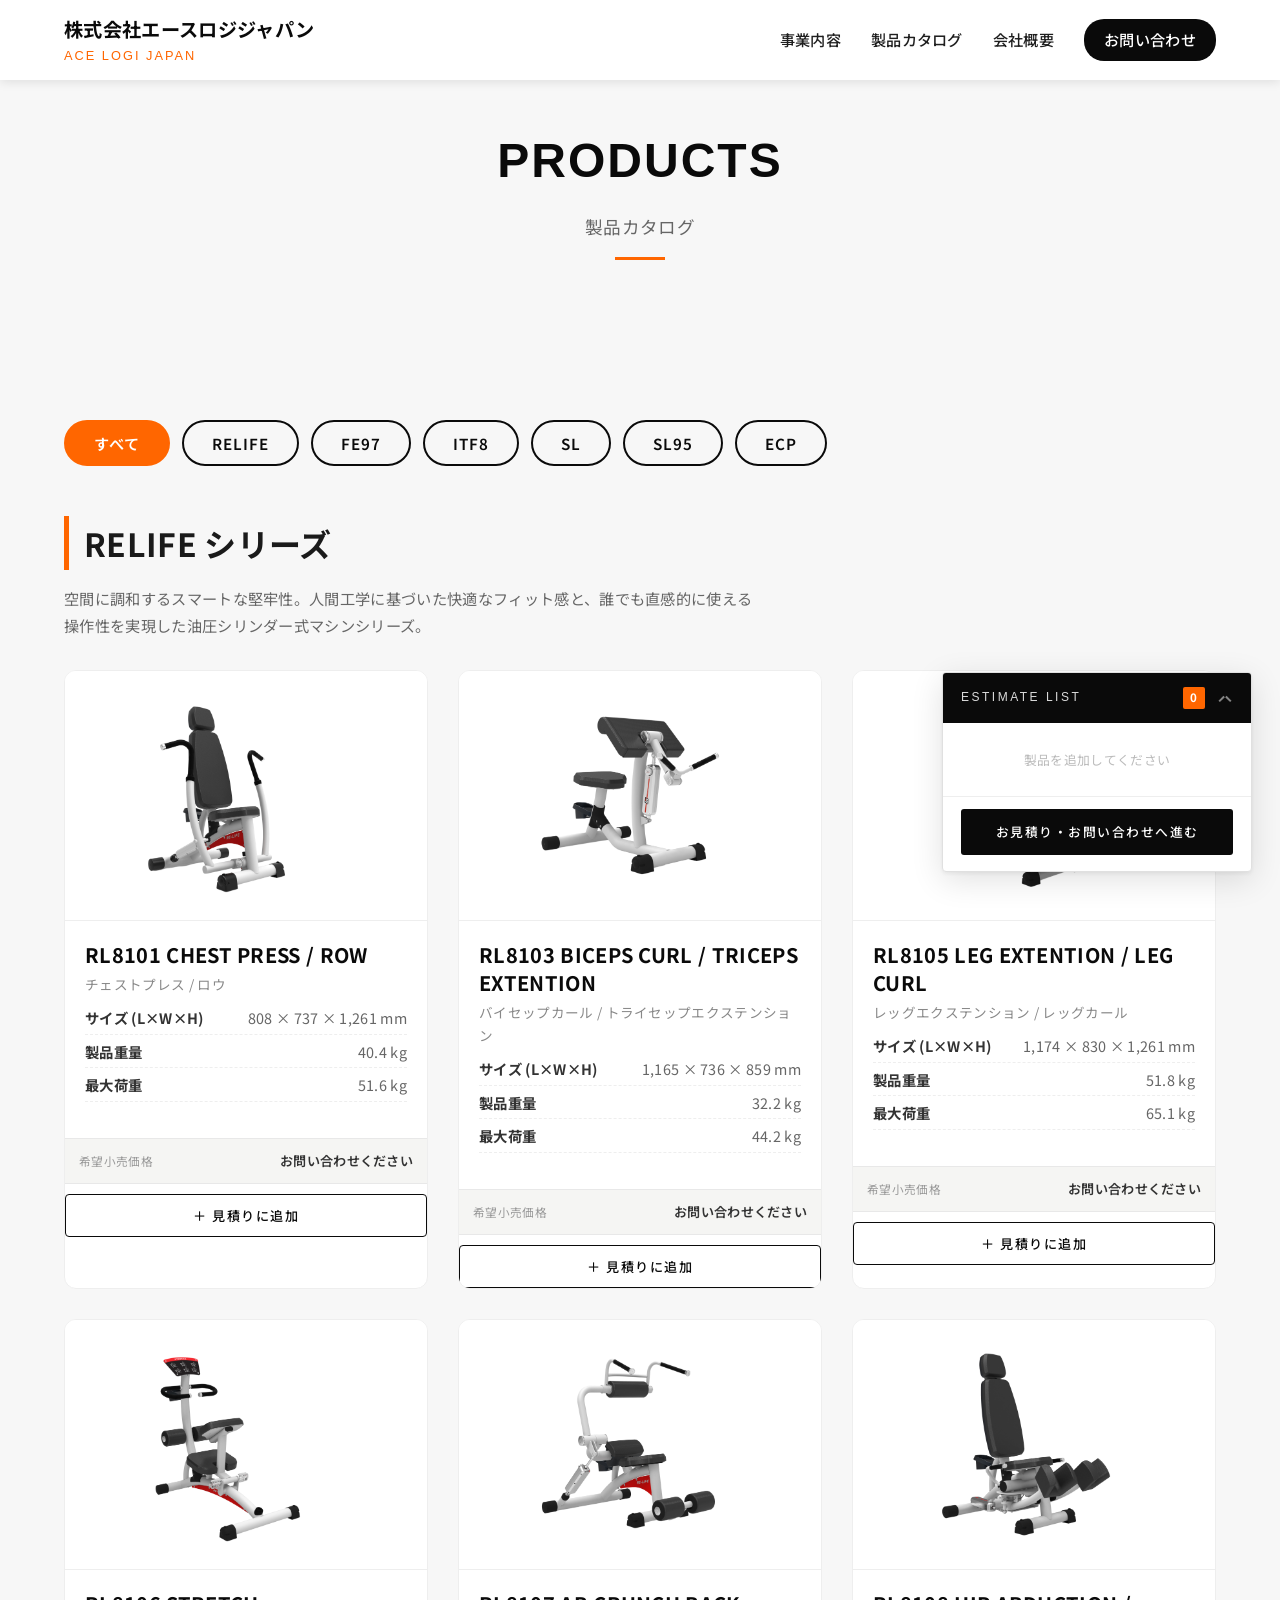
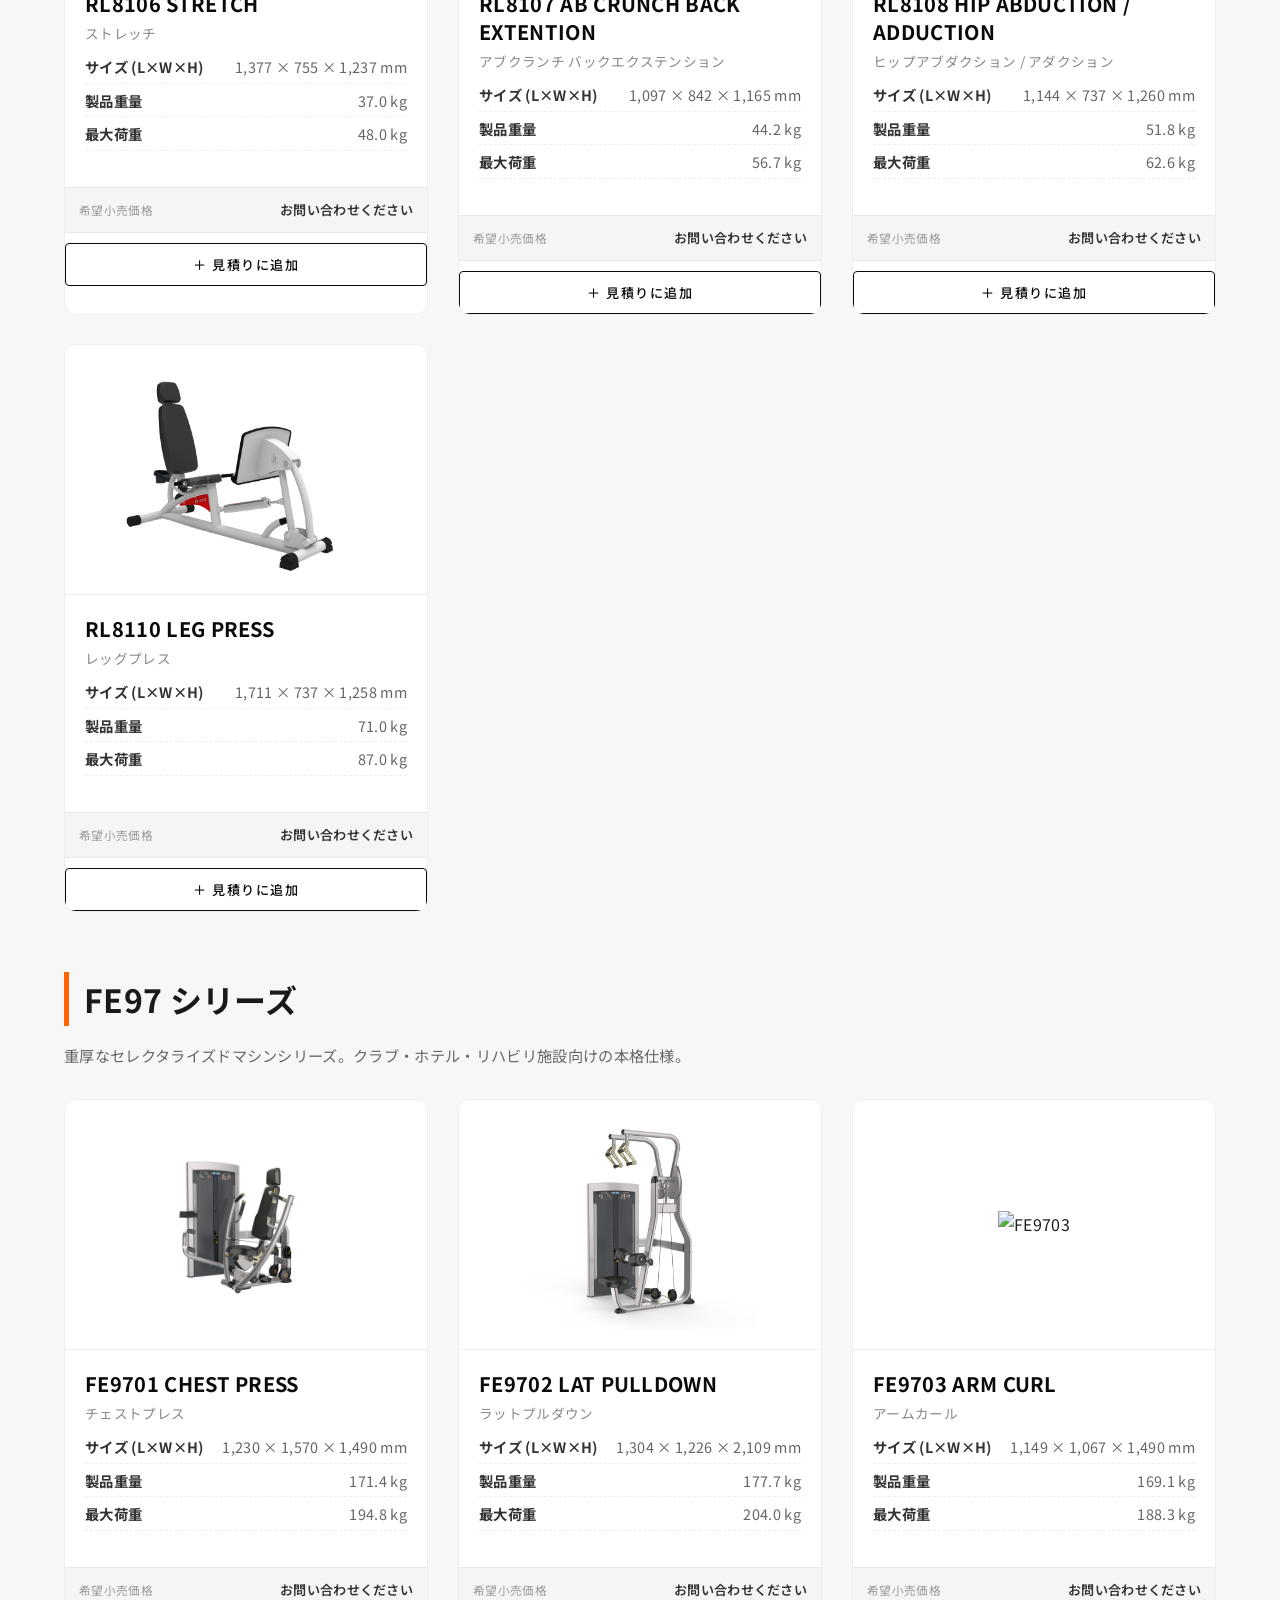
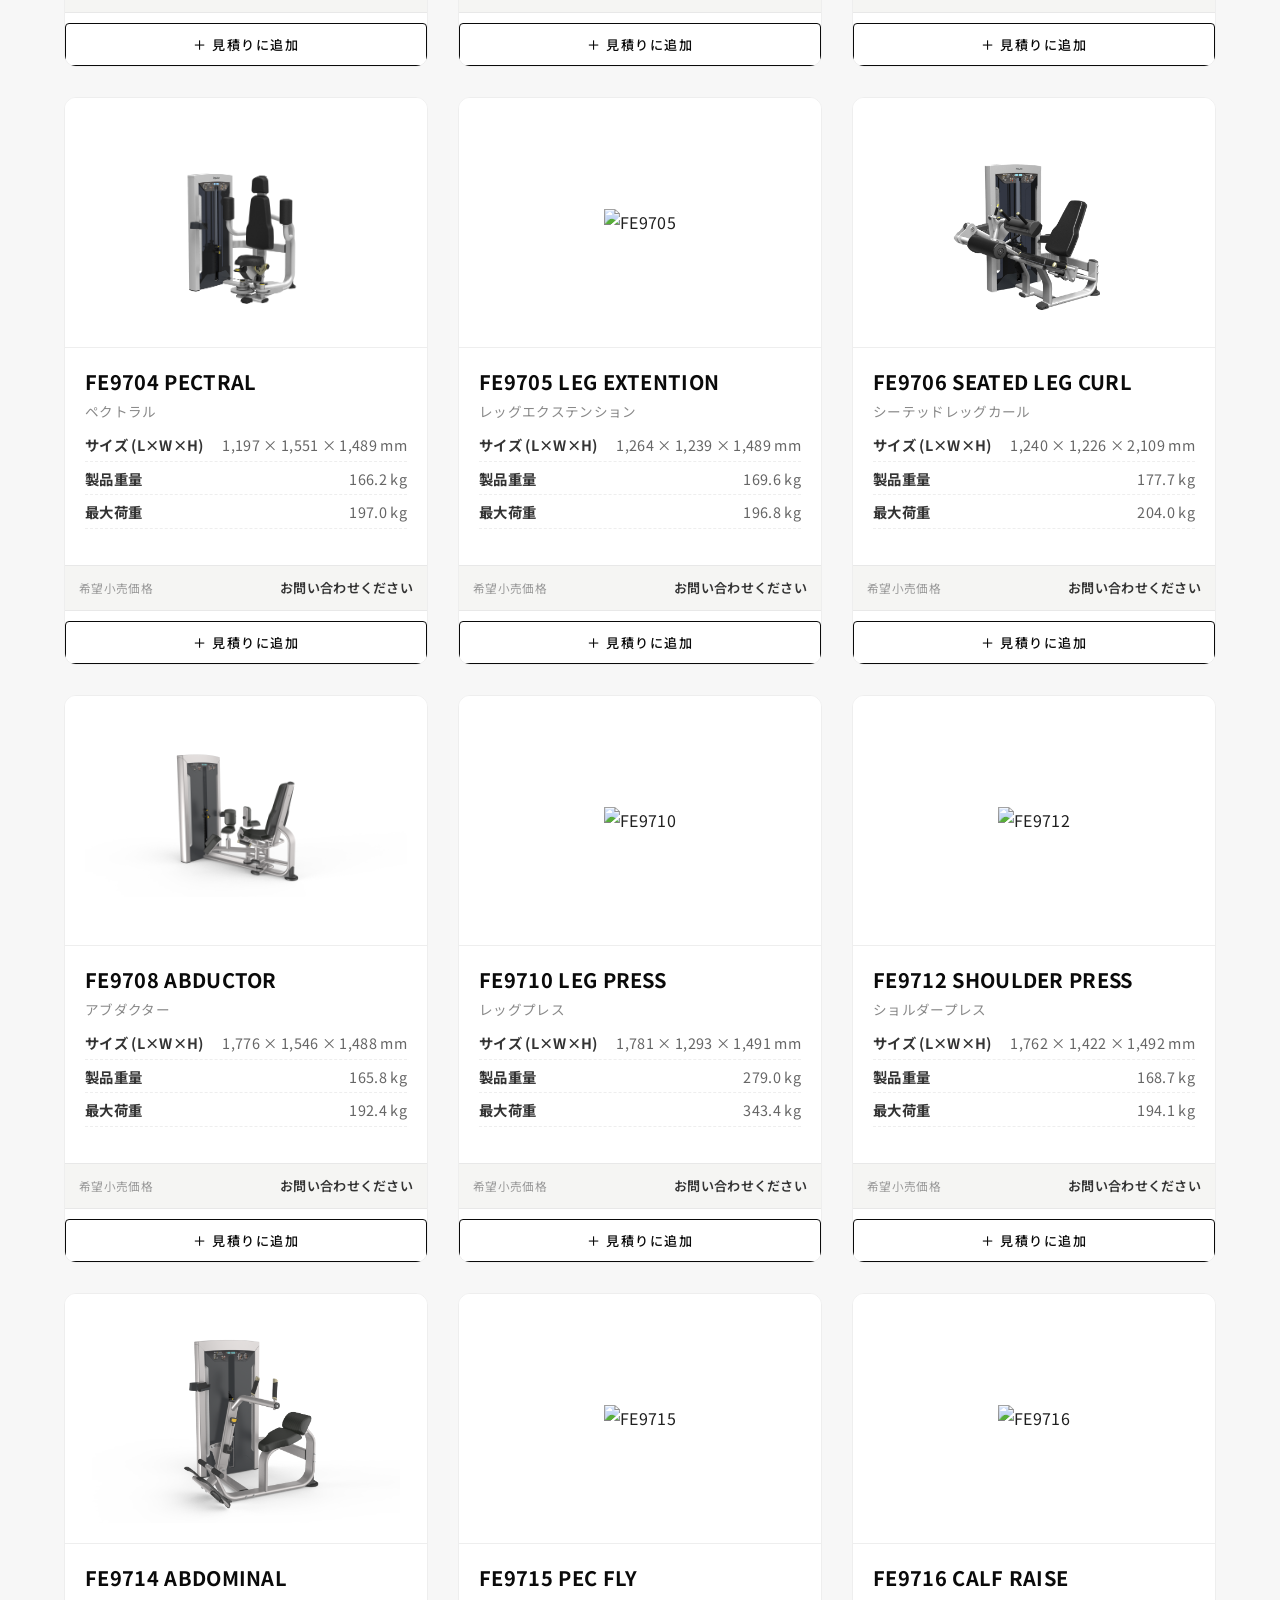
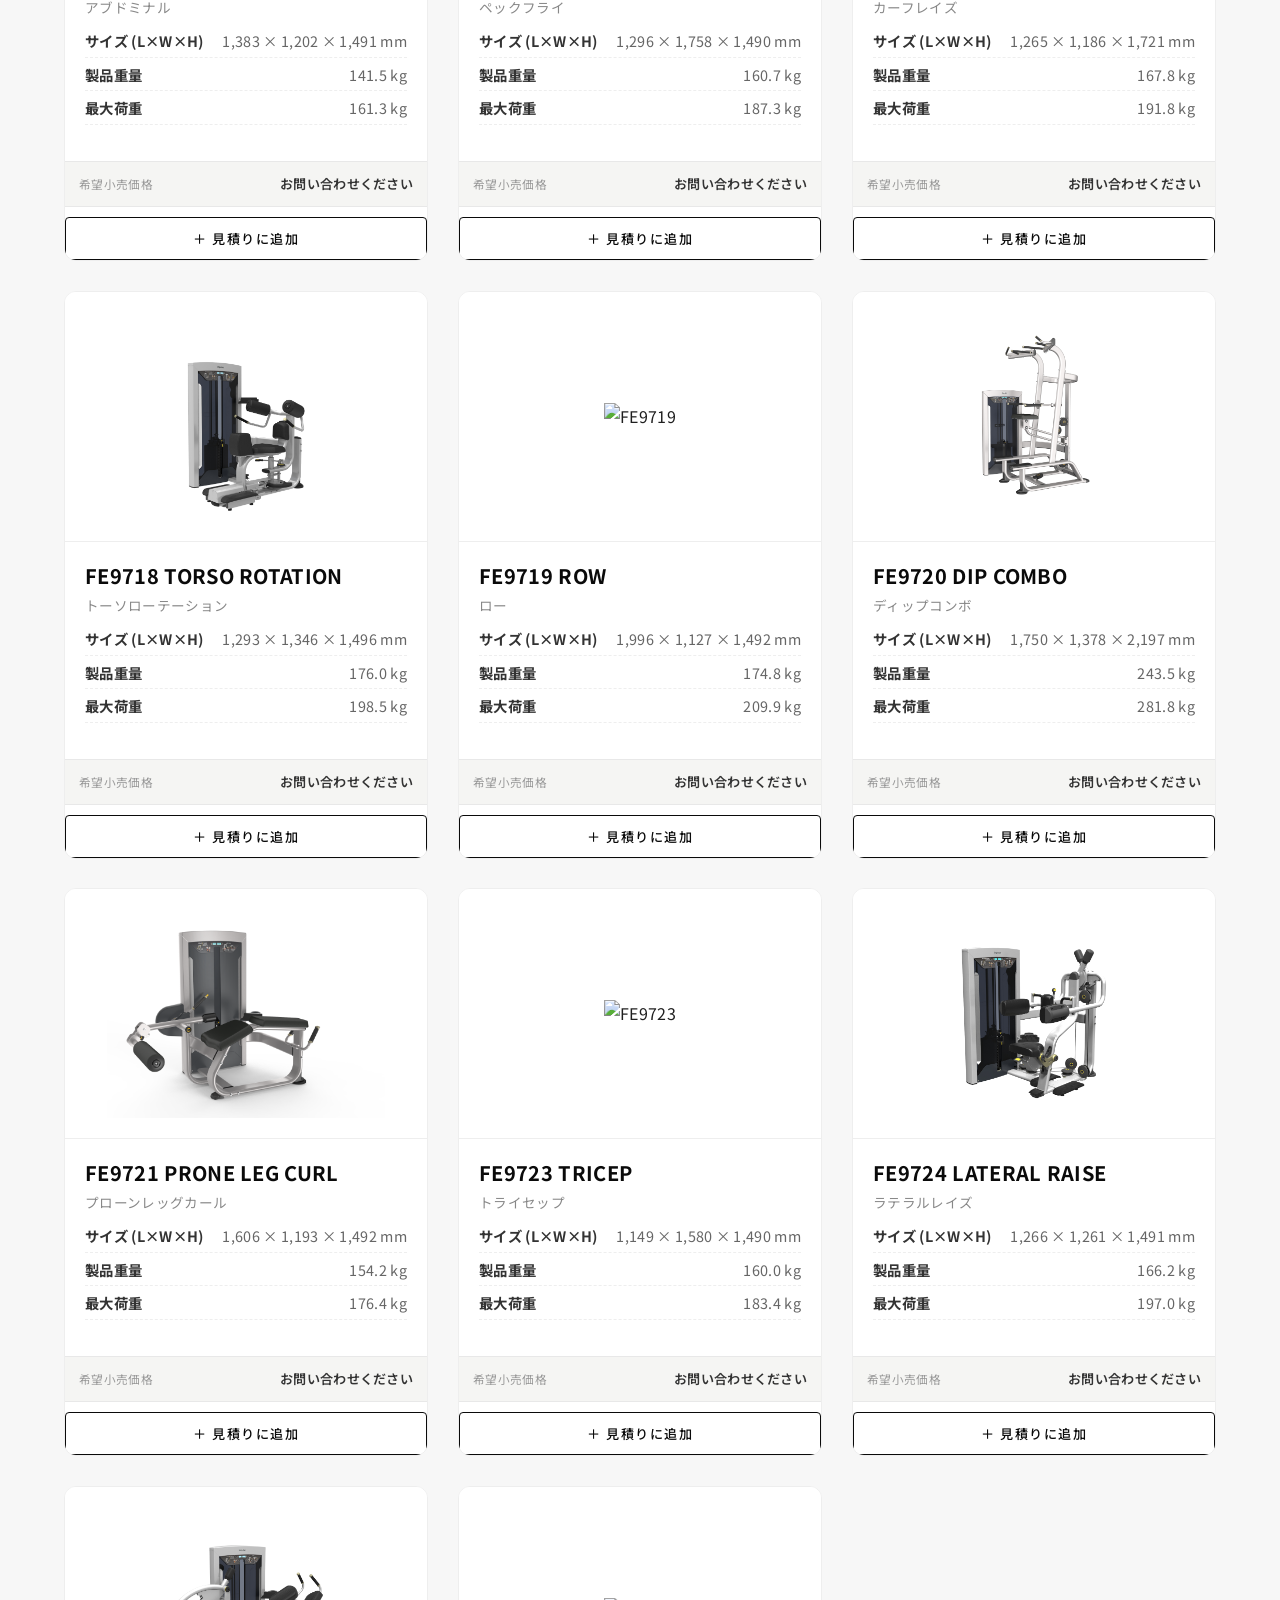
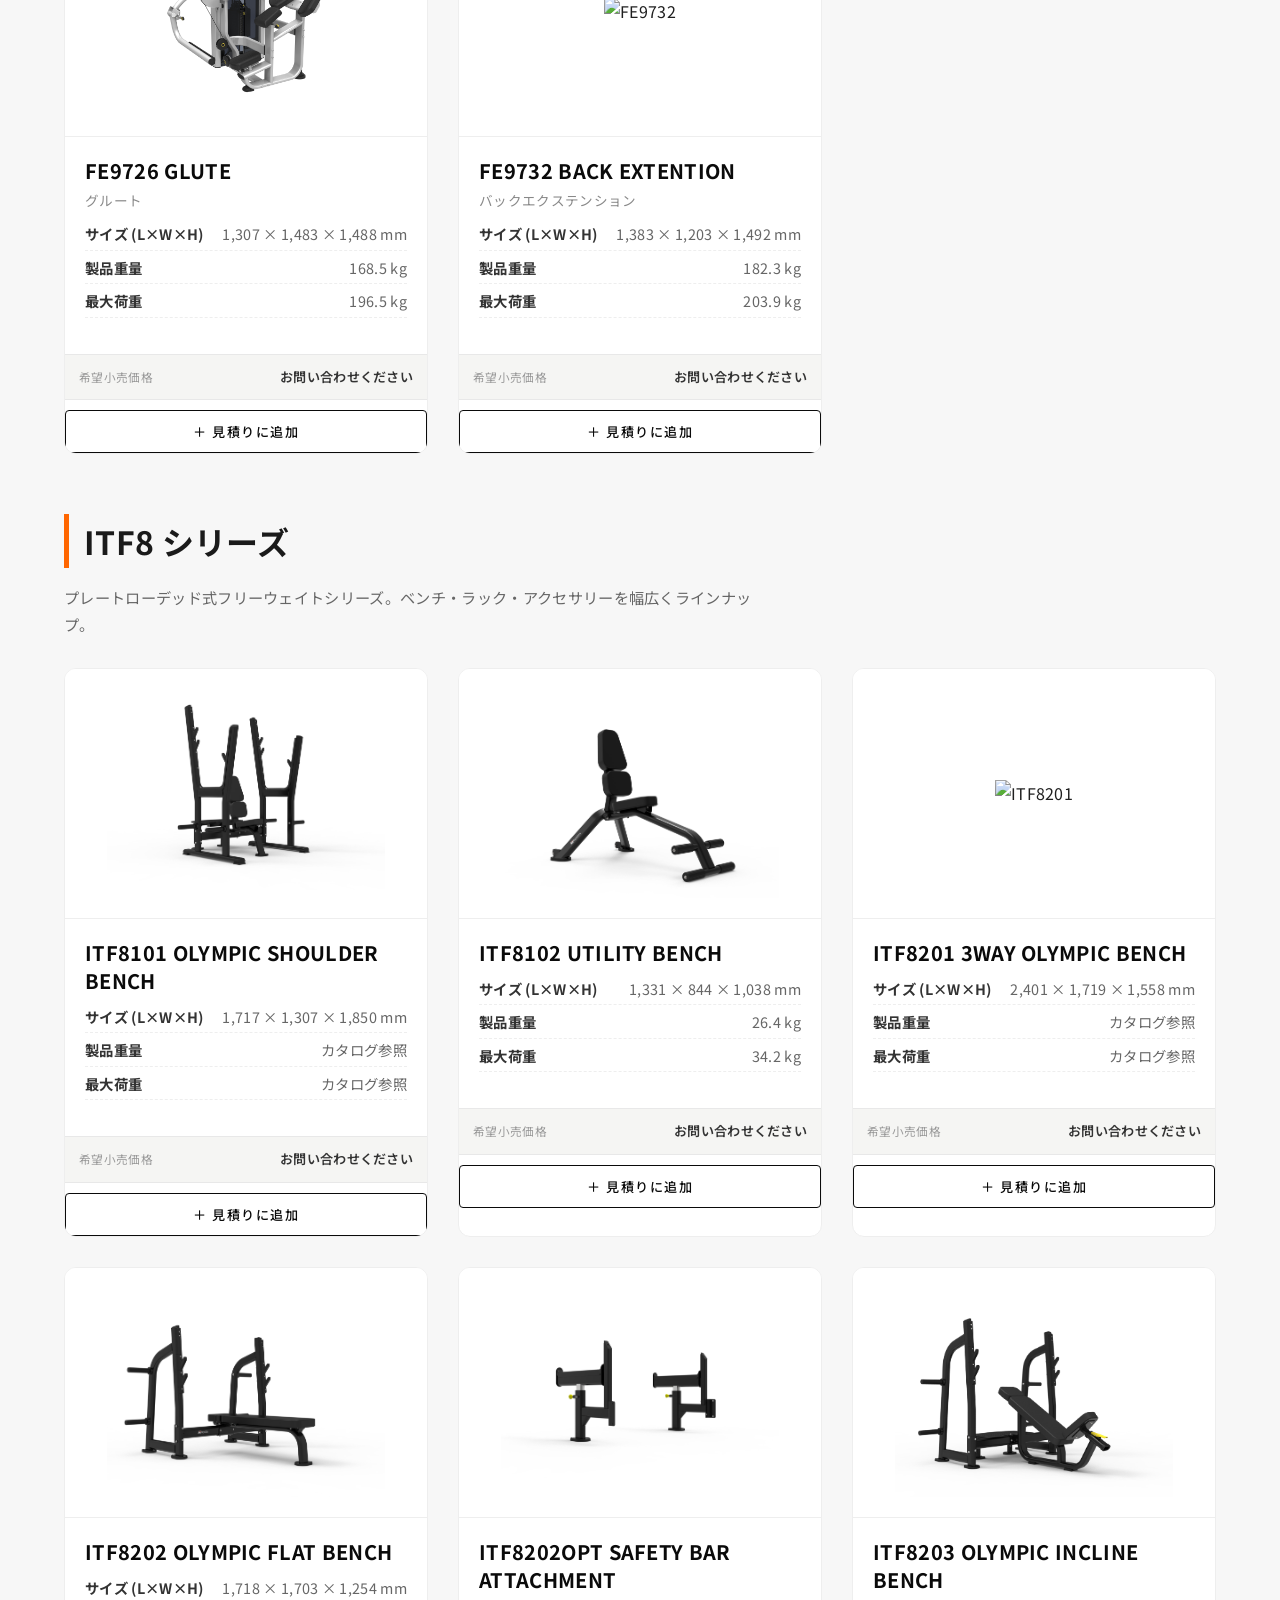
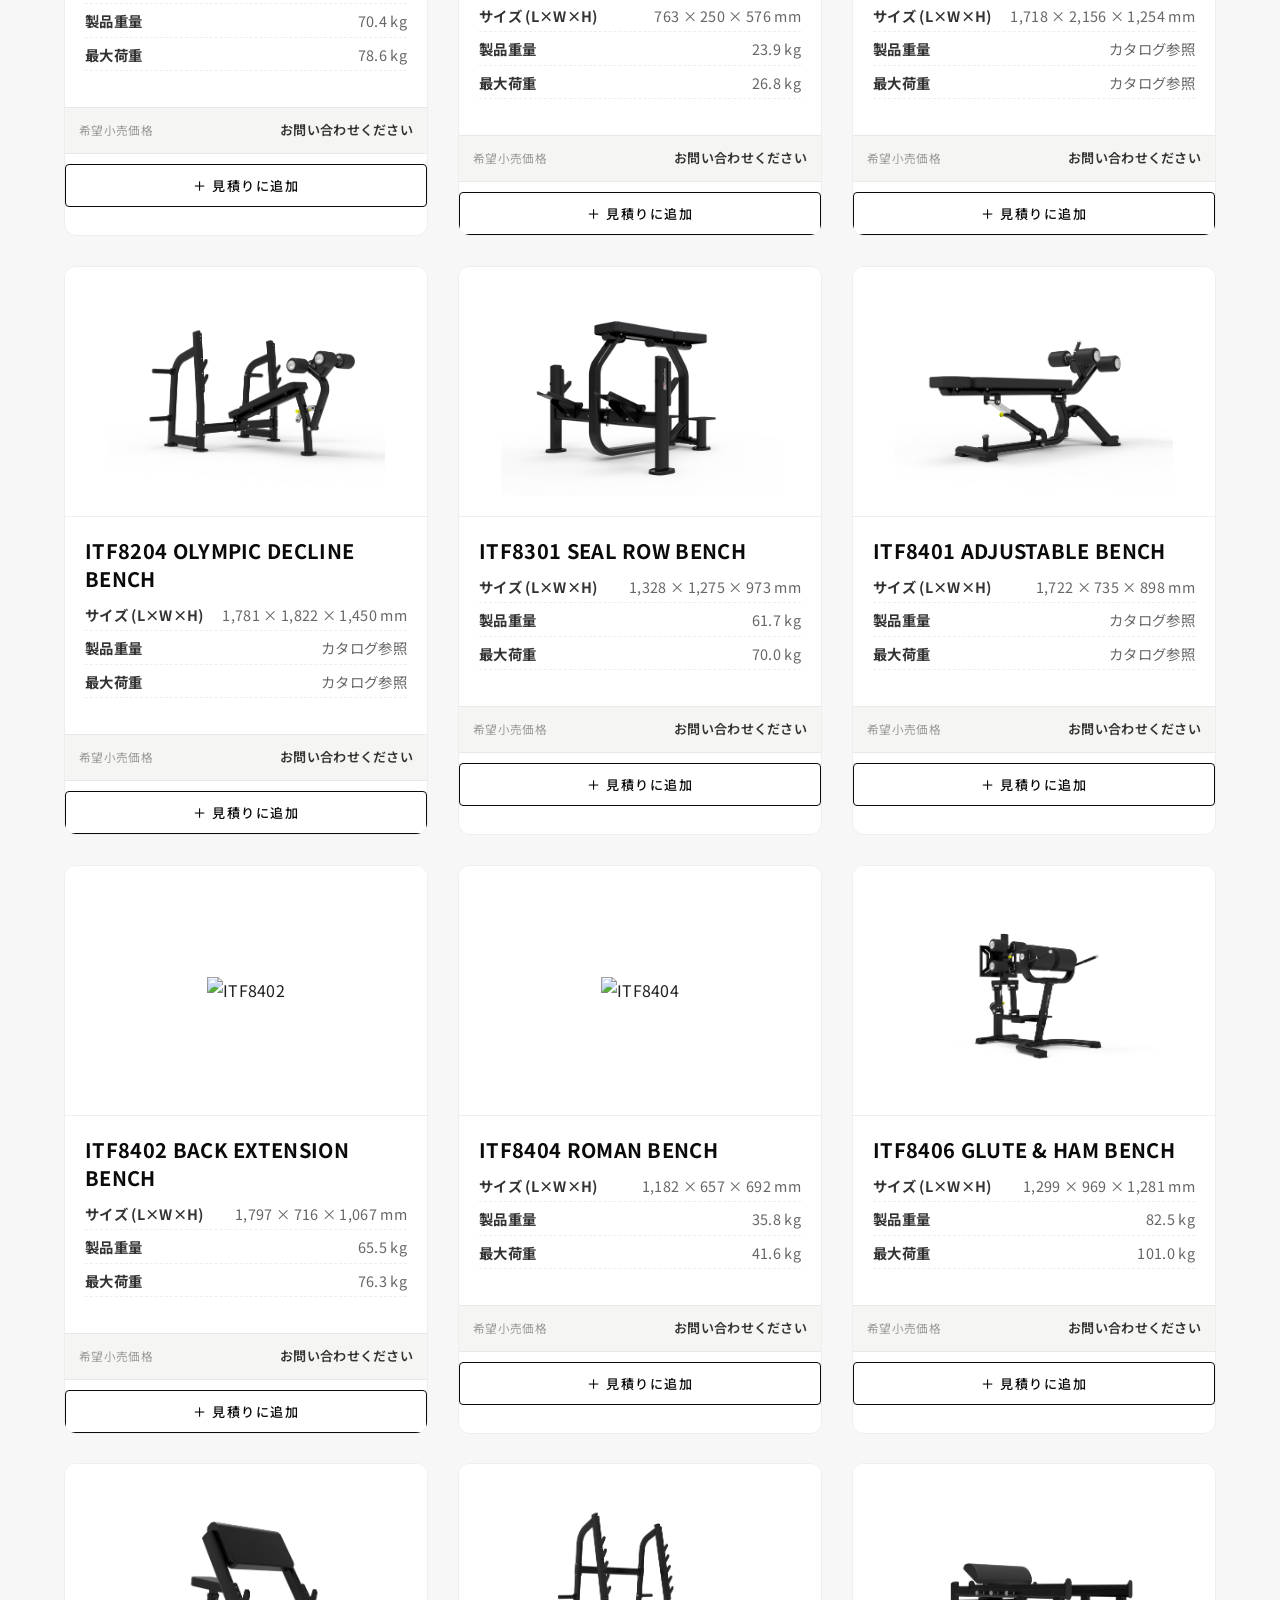
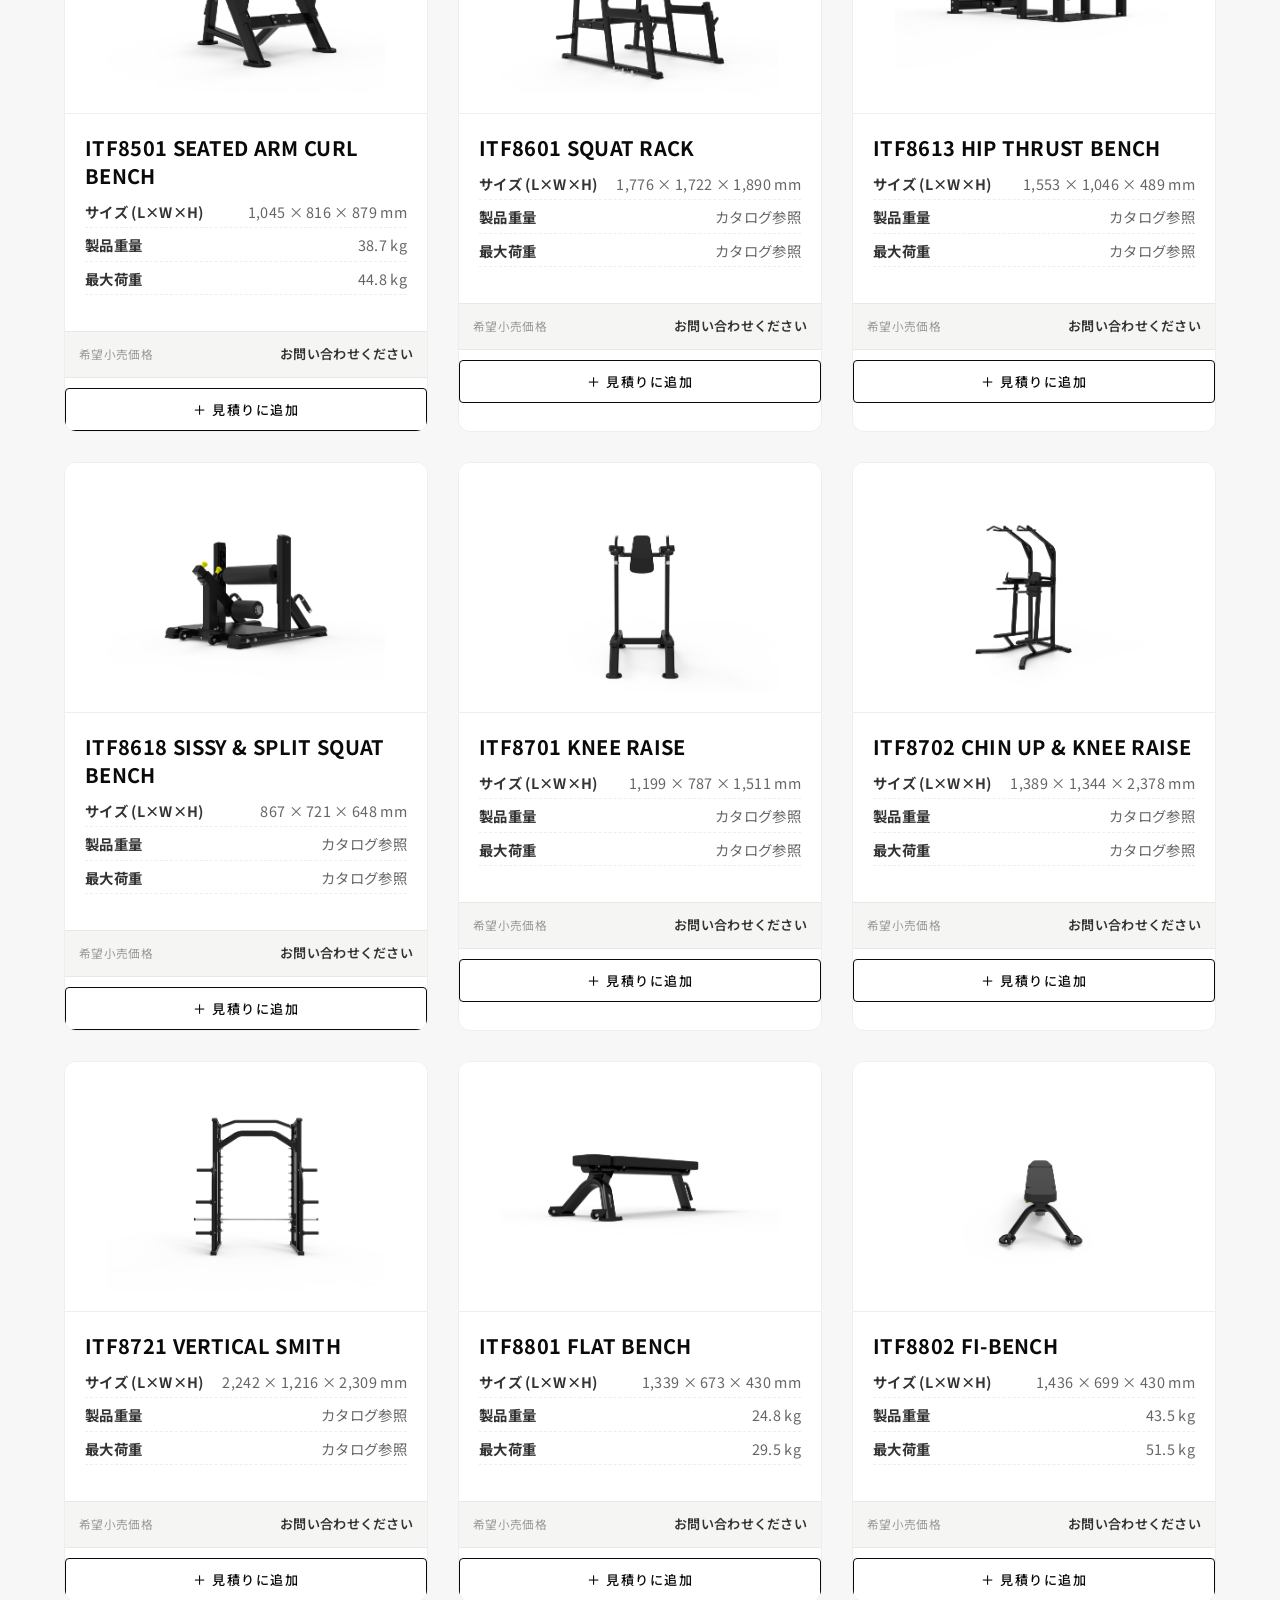
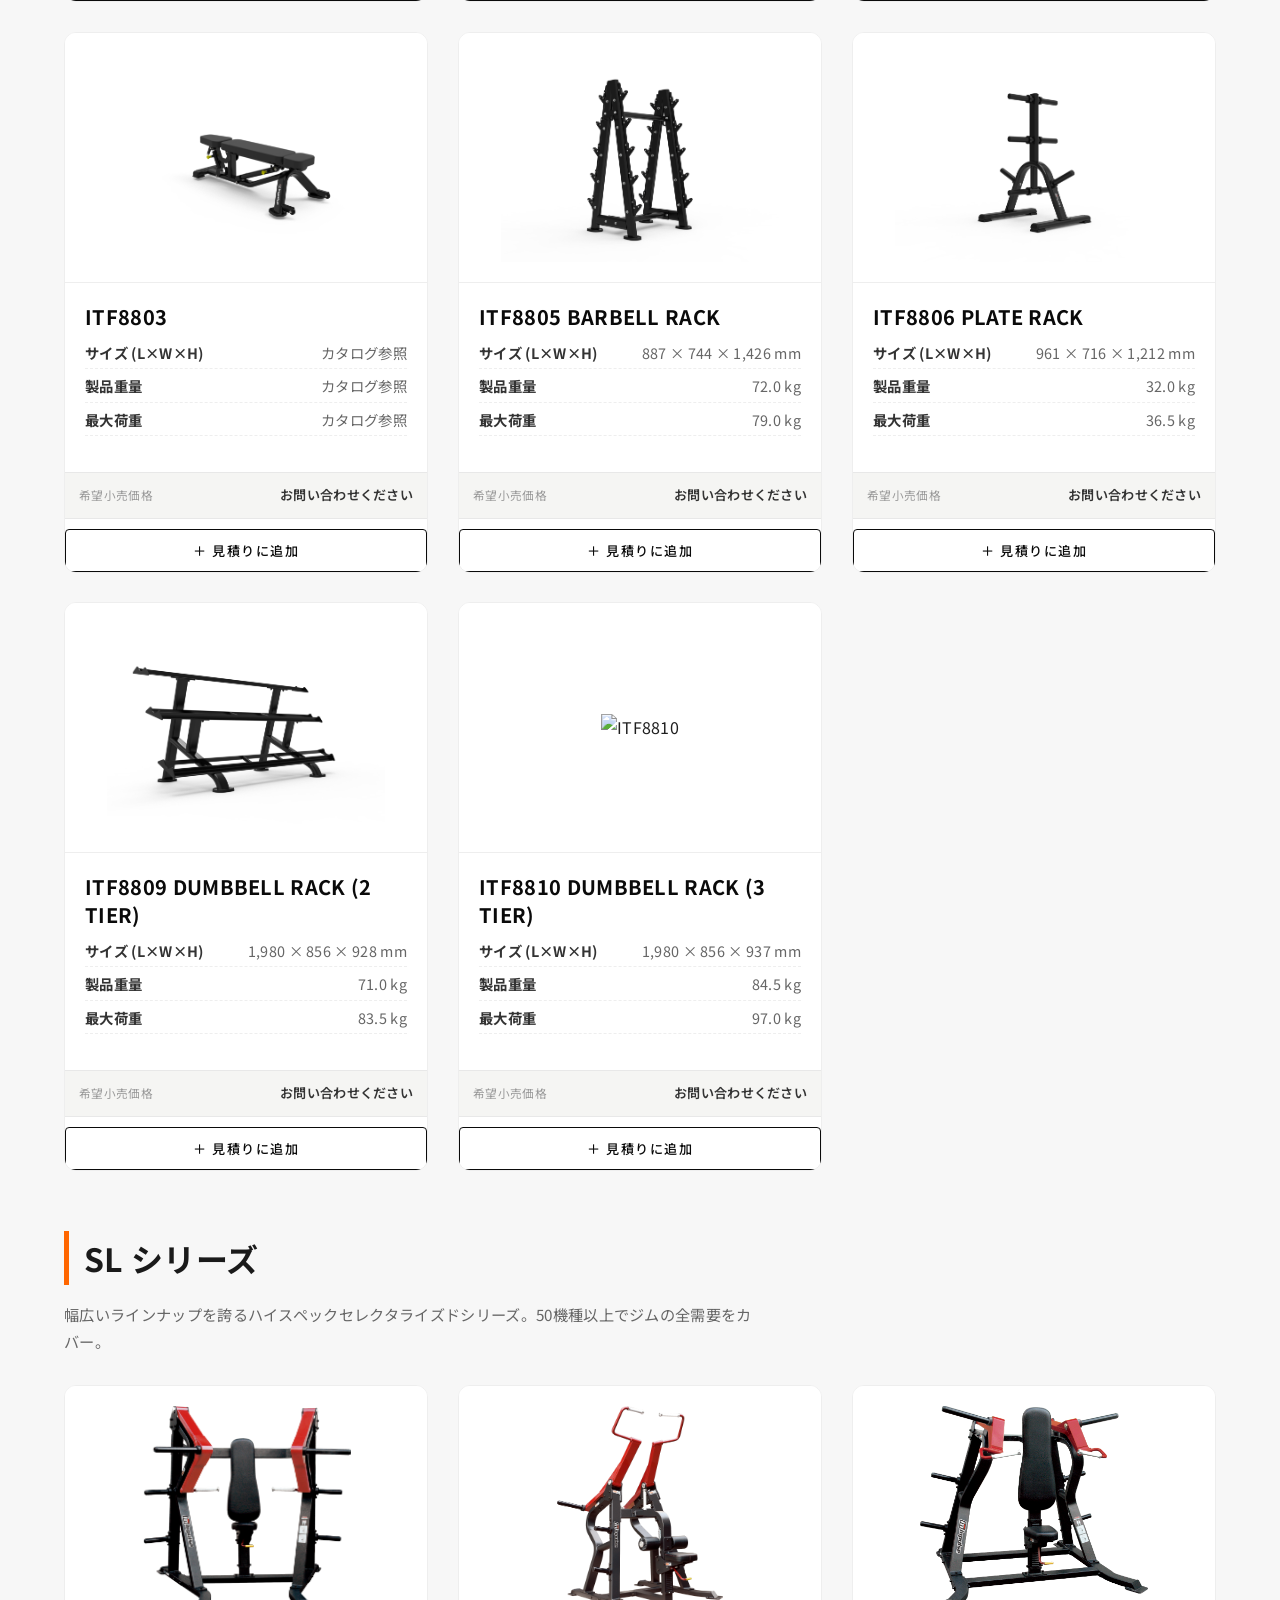
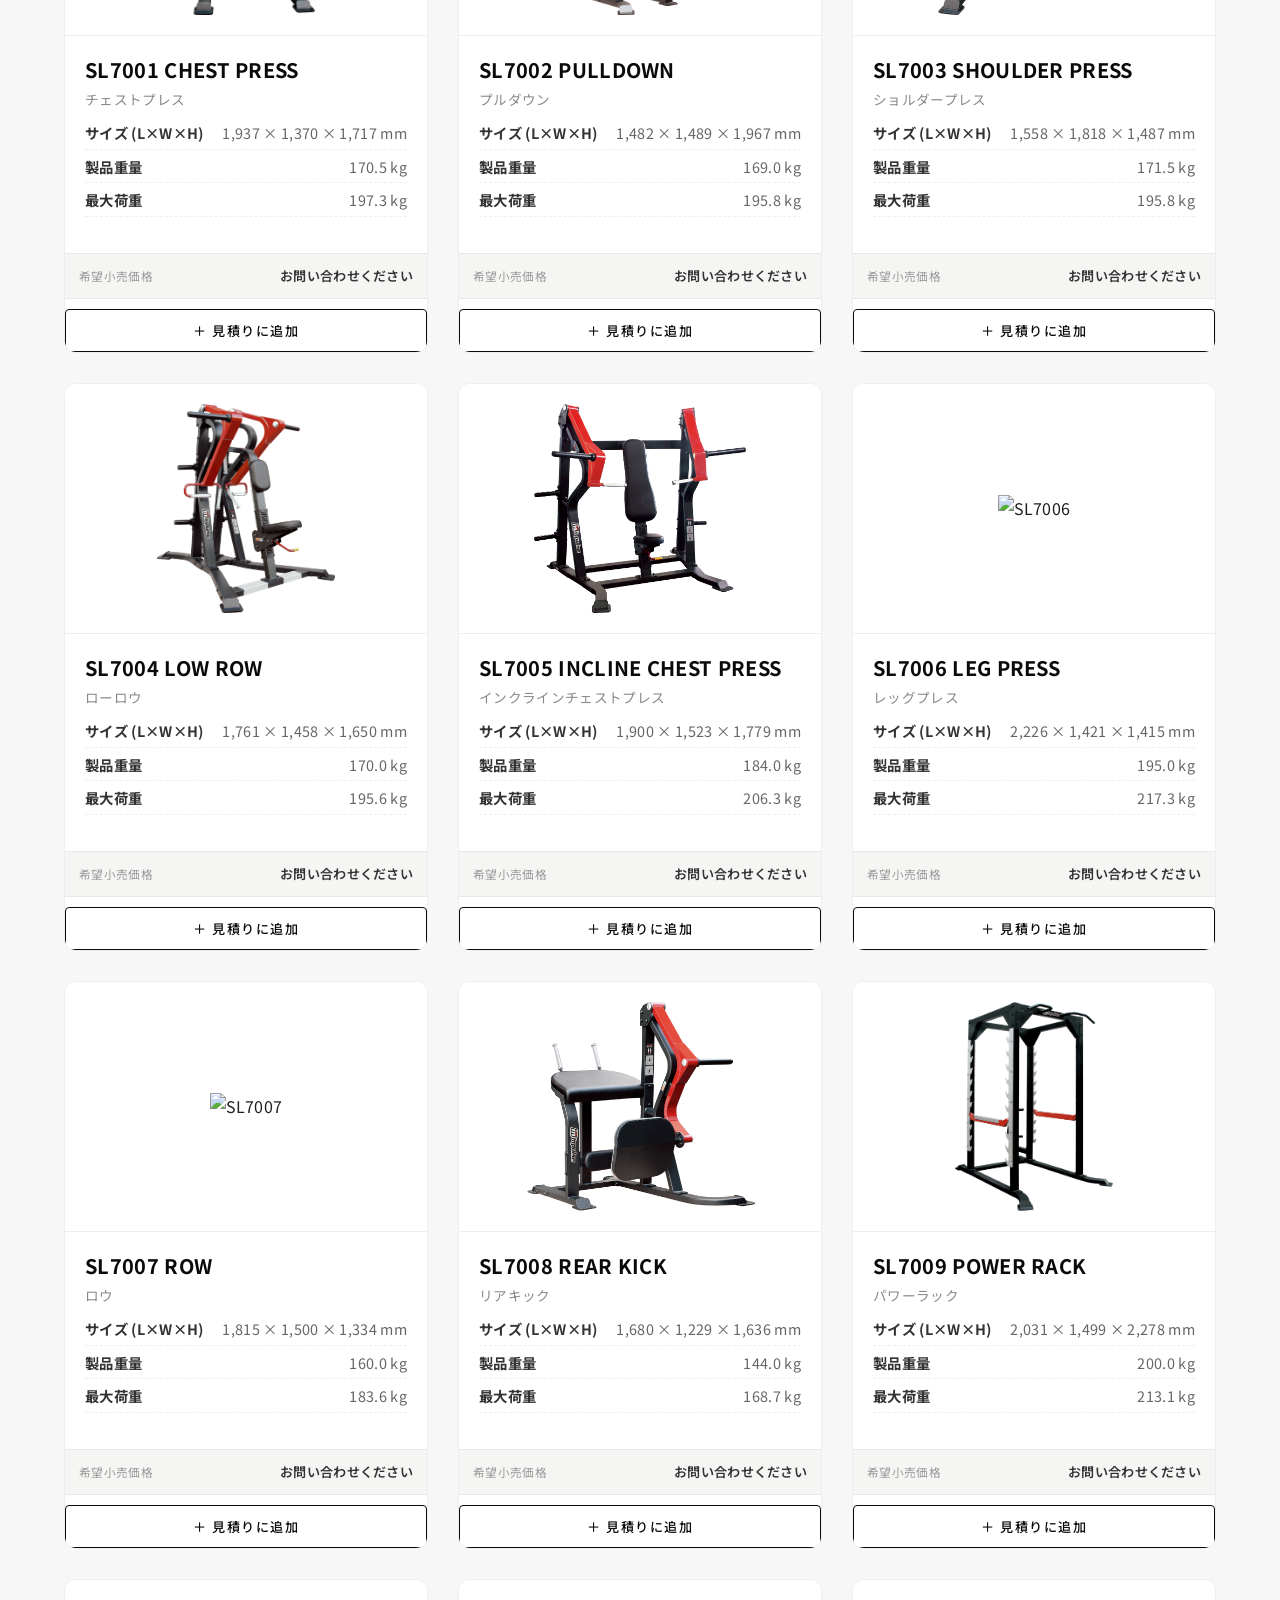
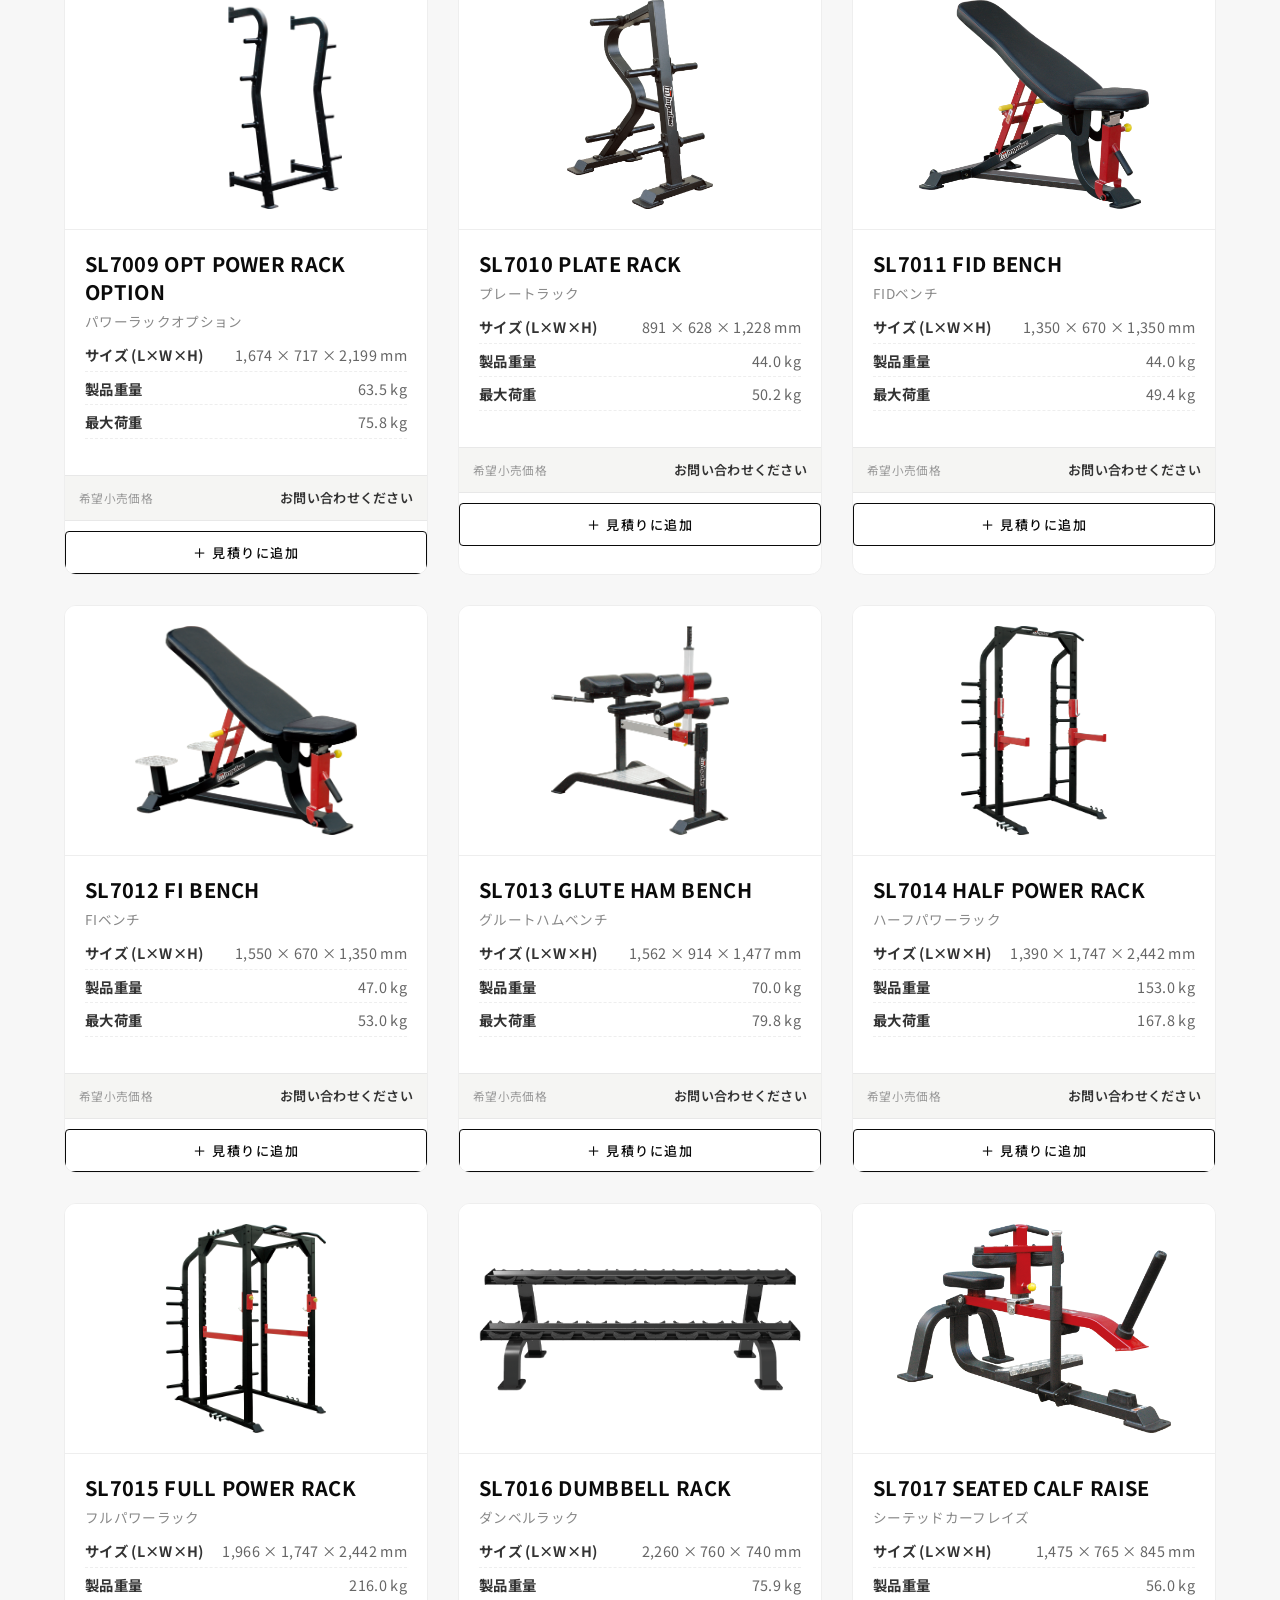
==== commit 14dc78cf: "Update catalog HTML" ====
--- a/catalog.html
+++ b/catalog.html
@@ -247,7 +247,7 @@
                 <div class="catalog-grid">
                     <div class="catalog-item animate-up reveal delay-1">
                         <div class="catalog-img-wrapper" style="background-color:white;"><img
-                                src="../カタログ素材画像/FE 透過画像/9701 CHEST PRESS.3033透過.png" alt="FE9701"></div>
+                                src="images/fe97/9701 CHEST PRESS.3033透過.png" alt="FE9701"></div>
                         <div class="catalog-info">
                             <h3 class="catalog-name">FE9701 CHEST PRESS</h3>
                             <p class="catalog-name-jp">チェストプレス</p>
@@ -265,7 +265,7 @@
                     </div>
                     <div class="catalog-item animate-up reveal delay-2">
                         <div class="catalog-img-wrapper" style="background-color:white;"><img
-                                src="../カタログ素材画像/FE 透過画像/9702 ラットプルダウンLAT PULL DOWN 2.3035.png" alt="FE9702"></div>
+                                src="images/fe97/9702 ラットプルダウンLAT PULL DOWN 2.3035.png" alt="FE9702"></div>
                         <div class="catalog-info">
                             <h3 class="catalog-name">FE9702 LAT PULLDOWN</h3>
                             <p class="catalog-name-jp">ラットプルダウン</p>
@@ -283,7 +283,7 @@
                     </div>
                     <div class="catalog-item animate-up reveal delay-3">
                         <div class="catalog-img-wrapper" style="background-color:white;"><img
-                                src="../カタログ素材画像/FE 透過画像/9703-Arm-Curl-06-08-16.81透過.png" alt="FE9703"></div>
+                                src="images/fe97/9703-Arm-Curl-06-08-16.81透過.png" alt="FE9703"></div>
                         <div class="catalog-info">
                             <h3 class="catalog-name">FE9703 ARM CURL</h3>
                             <p class="catalog-name-jp">アームカール</p>
@@ -301,7 +301,7 @@
                     </div>
                     <div class="catalog-item animate-up reveal delay-1">
                         <div class="catalog-img-wrapper" style="background-color:white;"><img
-                                src="../カタログ素材画像/FE 透過画像/9704.01胸部透過.png" alt="FE9704"></div>
+                                src="images/fe97/9704.01胸部透過.png" alt="FE9704"></div>
                         <div class="catalog-info">
                             <h3 class="catalog-name">FE9704 PECTRAL</h3>
                             <p class="catalog-name-jp">ペクトラル</p>
@@ -319,7 +319,7 @@
                     </div>
                     <div class="catalog-item animate-up reveal delay-2">
                         <div class="catalog-img-wrapper" style="background-color:white;"><img
-                                src="../カタログ素材画像/FE 透過画像/9705-Leg-Extension-08-18-16.透過246.png" alt="FE9705"></div>
+                                src="images/fe97/9705-Leg-Extension-08-18-16.透過246.png" alt="FE9705"></div>
                         <div class="catalog-info">
                             <h3 class="catalog-name">FE9705 LEG EXTENTION</h3>
                             <p class="catalog-name-jp">レッグエクステンション</p>
@@ -337,7 +337,7 @@
                     </div>
                     <div class="catalog-item animate-up reveal delay-3">
                         <div class="catalog-img-wrapper" style="background-color:white;"><img
-                                src="../カタログ素材画像/FE 透過画像/9706シーテッドレッグカール　脚.888透過.png" alt="FE9706"></div>
+                                src="images/fe97/9706シーテッドレッグカール　脚.888透過.png" alt="FE9706"></div>
                         <div class="catalog-info">
                             <h3 class="catalog-name">FE9706 SEATED LEG CURL</h3>
                             <p class="catalog-name-jp">シーテッドレッグカール</p>
@@ -355,7 +355,7 @@
                     </div>
                     <div class="catalog-item animate-up reveal delay-1">
                         <div class="catalog-img-wrapper" style="background-color:white;"><img
-                                src="../カタログ素材画像/FE 透過画像/9708 アブダクター.3053.png" alt="FE9708"></div>
+                                src="images/fe97/9708 アブダクター.3053.png" alt="FE9708"></div>
                         <div class="catalog-info">
                             <h3 class="catalog-name">FE9708 ABDUCTOR</h3>
                             <p class="catalog-name-jp">アブダクター</p>
@@ -373,7 +373,7 @@
                     </div>
                     <div class="catalog-item animate-up reveal delay-2">
                         <div class="catalog-img-wrapper" style="background-color:white;"><img
-                                src="../カタログ素材画像/FE 透過画像/9710レッグプレス　脚.859透過.png" alt="FE9710"></div>
+                                src="images/fe97/9710レッグプレス　脚.859透過.png" alt="FE9710"></div>
                         <div class="catalog-info">
                             <h3 class="catalog-name">FE9710 LEG PRESS</h3>
                             <p class="catalog-name-jp">レッグプレス</p>
@@ -391,7 +391,7 @@
                     </div>
                     <div class="catalog-item animate-up reveal delay-3">
                         <div class="catalog-img-wrapper" style="background-color:white;"><img
-                                src="../カタログ素材画像/FE 透過画像/9712-Shoulder-Press-06-08-16透過.71.png" alt="FE9712"></div>
+                                src="images/fe97/9712-Shoulder-Press-06-08-16透過.71.png" alt="FE9712"></div>
                         <div class="catalog-info">
                             <h3 class="catalog-name">FE9712 SHOULDER PRESS</h3>
                             <p class="catalog-name-jp">ショルダープレス</p>
@@ -409,7 +409,7 @@
                     </div>
                     <div class="catalog-item animate-up reveal delay-1">
                         <div class="catalog-img-wrapper" style="background-color:white;"><img
-                                src="../カタログ素材画像/FE 透過画像/9714 アブス.2947.png" alt="FE9714"></div>
+                                src="images/fe97/9714 アブス.2947.png" alt="FE9714"></div>
                         <div class="catalog-info">
                             <h3 class="catalog-name">FE9714 ABDOMINAL</h3>
                             <p class="catalog-name-jp">アブドミナル</p>
@@ -427,7 +427,7 @@
                     </div>
                     <div class="catalog-item animate-up reveal delay-2">
                         <div class="catalog-img-wrapper" style="background-color:white;"><img
-                                src="../カタログ素材画像/FE 透過画像/9715 ペックフライpecfly-11-04-16.651透過.png" alt="FE9715"></div>
+                                src="images/fe97/9715 ペックフライpecfly-11-04-16.651透過.png" alt="FE9715"></div>
                         <div class="catalog-info">
                             <h3 class="catalog-name">FE9715 PEC FLY</h3>
                             <p class="catalog-name-jp">ペックフライ</p>
@@ -445,7 +445,7 @@
                     </div>
                     <div class="catalog-item animate-up reveal delay-3">
                         <div class="catalog-img-wrapper" style="background-color:white;"><img
-                                src="../カタログ素材画像/FE 透過画像/9716 カーフレイズ　脚calf-raise-11-03-16.627.透過png.png" alt="FE9716">
+                                src="images/fe97/9716 カーフレイズ　脚calf-raise-11-03-16.627.透過png.png" alt="FE9716">
                         </div>
                         <div class="catalog-info">
                             <h3 class="catalog-name">FE9716 CALF RAISE</h3>
@@ -464,7 +464,7 @@
                     </div>
                     <div class="catalog-item animate-up reveal delay-1">
                         <div class="catalog-img-wrapper" style="background-color:white;"><img
-                                src="../カタログ素材画像/FE 透過画像/9718.01動体回転　アブス透過.png" alt="FE9718"></div>
+                                src="images/fe97/9718.01動体回転　アブス透過.png" alt="FE9718"></div>
                         <div class="catalog-info">
                             <h3 class="catalog-name">FE9718 TORSO ROTATION</h3>
                             <p class="catalog-name-jp">トーソローテーション</p>
@@ -482,7 +482,7 @@
                     </div>
                     <div class="catalog-item animate-up reveal delay-2">
                         <div class="catalog-img-wrapper" style="background-color:white;"><img
-                                src="../カタログ素材画像/FE 透過画像/9719-背中Row-06-08-16.85透過.png" alt="FE9719"></div>
+                                src="images/fe97/9719-背中Row-06-08-16.85透過.png" alt="FE9719"></div>
                         <div class="catalog-info">
                             <h3 class="catalog-name">FE9719 ROW</h3>
                             <p class="catalog-name-jp">ロー</p>
@@ -500,7 +500,7 @@
                     </div>
                     <div class="catalog-item animate-up reveal delay-3">
                         <div class="catalog-img-wrapper" style="background-color:white;"><img
-                                src="../カタログ素材画像/FE 透過画像/9720-Dipディップス-06-08-16.90透過.png" alt="FE9720"></div>
+                                src="images/fe97/9720-Dipディップス-06-08-16.90透過.png" alt="FE9720"></div>
                         <div class="catalog-info">
                             <h3 class="catalog-name">FE9720 DIP COMBO</h3>
                             <p class="catalog-name-jp">ディップコンボ</p>
@@ -518,7 +518,7 @@
                     </div>
                     <div class="catalog-item animate-up reveal delay-1">
                         <div class="catalog-img-wrapper" style="background-color:white;"><img
-                                src="../カタログ素材画像/FE 透過画像/9721LEG CURL 1.2993.png" alt="FE9721"></div>
+                                src="images/fe97/9721LEG CURL 1.2993.png" alt="FE9721"></div>
                         <div class="catalog-info">
                             <h3 class="catalog-name">FE9721 PRONE LEG CURL</h3>
                             <p class="catalog-name-jp">プローンレッグカール</p>
@@ -536,7 +536,7 @@
                     </div>
                     <div class="catalog-item animate-up reveal delay-2">
                         <div class="catalog-img-wrapper" style="background-color:white;"><img
-                                src="../カタログ素材画像/FE 透過画像/9723-トライセップエクステンション-06-08-16.9透過4.png" alt="FE9723"></div>
+                                src="images/fe97/9723-トライセップエクステンション-06-08-16.9透過4.png" alt="FE9723"></div>
                         <div class="catalog-info">
                             <h3 class="catalog-name">FE9723 TRICEP</h3>
                             <p class="catalog-name-jp">トライセップ</p>
@@ -554,7 +554,7 @@
                     </div>
                     <div class="catalog-item animate-up reveal delay-3">
                         <div class="catalog-img-wrapper" style="background-color:white;"><img
-                                src="../カタログ素材画像/FE 透過画像/9724.883透過.png" alt="FE9724"></div>
+                                src="images/fe97/9724.883透過.png" alt="FE9724"></div>
                         <div class="catalog-info">
                             <h3 class="catalog-name">FE9724 LATERAL RAISE</h3>
                             <p class="catalog-name-jp">ラテラルレイズ</p>
@@ -572,7 +572,7 @@
                     </div>
                     <div class="catalog-item animate-up reveal delay-1">
                         <div class="catalog-img-wrapper" style="background-color:white;"><img
-                                src="../カタログ素材画像/FE 透過画像/9726.01大臀筋透過.png" alt="FE9726"></div>
+                                src="images/fe97/9726.01大臀筋透過.png" alt="FE9726"></div>
                         <div class="catalog-info">
                             <h3 class="catalog-name">FE9726 GLUTE</h3>
                             <p class="catalog-name-jp">グルート</p>
@@ -590,7 +590,7 @@
                     </div>
                     <div class="catalog-item animate-up reveal delay-2">
                         <div class="catalog-img-wrapper" style="background-color:white;"><img
-                                src="../カタログ素材画像/FE 透過画像/9732-バックエクステンション-Ext-06-08-16.99透過.png" alt="FE9732"></div>
+                                src="images/fe97/9732-バックエクステンション-Ext-06-08-16.99透過.png" alt="FE9732"></div>
                         <div class="catalog-info">
                             <h3 class="catalog-name">FE9732 BACK EXTENTION</h3>
                             <p class="catalog-name-jp">バックエクステンション</p>
@@ -1175,7 +1175,7 @@
                     <!-- SL7001 -->
                     <div class="catalog-item animate-up reveal delay-1">
                         <div class="catalog-img-wrapper" style="background-color:white;"><img
-                                src="../カタログ素材画像/SL透過写真/SL7001透過.png" alt="SL7001"></div>
+                                src="images/sl/SL7001透過.png" alt="SL7001"></div>
                         <div class="catalog-info">
                             <h3 class="catalog-name">SL7001 CHEST PRESS</h3>
                             <p class="catalog-name-jp">チェストプレス</p>
@@ -1195,7 +1195,7 @@
                     <!-- SL7002 -->
                     <div class="catalog-item animate-up reveal delay-2">
                         <div class="catalog-img-wrapper" style="background-color:white;"><img
-                                src="../カタログ素材画像/SL透過写真/SL7002透過.png" alt="SL7002"></div>
+                                src="images/sl/SL7002透過.png" alt="SL7002"></div>
                         <div class="catalog-info">
                             <h3 class="catalog-name">SL7002 PULLDOWN</h3>
                             <p class="catalog-name-jp">プルダウン</p>
@@ -1215,7 +1215,7 @@
                     <!-- SL7003 -->
                     <div class="catalog-item animate-up reveal delay-3">
                         <div class="catalog-img-wrapper" style="background-color:white;"><img
-                                src="../カタログ素材画像/SL透過写真/SL7003透過.png" alt="SL7003"></div>
+                                src="images/sl/SL7003透過.png" alt="SL7003"></div>
                         <div class="catalog-info">
                             <h3 class="catalog-name">SL7003 SHOULDER PRESS</h3>
                             <p class="catalog-name-jp">ショルダープレス</p>
@@ -1235,7 +1235,7 @@
                     <!-- SL7004 -->
                     <div class="catalog-item animate-up reveal delay-1">
                         <div class="catalog-img-wrapper" style="background-color:white;"><img
-                                src="../カタログ素材画像/SL透過写真/SL7004透過.png" alt="SL7004"></div>
+                                src="images/sl/SL7004透過.png" alt="SL7004"></div>
                         <div class="catalog-info">
                             <h3 class="catalog-name">SL7004 LOW ROW</h3>
                             <p class="catalog-name-jp">ローロウ</p>
@@ -1255,7 +1255,7 @@
                     <!-- SL7005 -->
                     <div class="catalog-item animate-up reveal delay-2">
                         <div class="catalog-img-wrapper" style="background-color:white;"><img
-                                src="../カタログ素材画像/SL透過写真/SL7005透過.png" alt="SL7005"></div>
+                                src="images/sl/SL7005透過.png" alt="SL7005"></div>
                         <div class="catalog-info">
                             <h3 class="catalog-name">SL7005 INCLINE CHEST PRESS</h3>
                             <p class="catalog-name-jp">インクラインチェストプレス</p>
@@ -1275,7 +1275,7 @@
                     <!-- SL7006 -->
                     <div class="catalog-item animate-up reveal delay-3">
                         <div class="catalog-img-wrapper" style="background-color:white;"><img
-                                src="../カタログ素材画像/SL透過写真/SL7006透過.png" alt="SL7006"></div>
+                                src="images/sl/SL7006透過.png" alt="SL7006"></div>
                         <div class="catalog-info">
                             <h3 class="catalog-name">SL7006 LEG PRESS</h3>
                             <p class="catalog-name-jp">レッグプレス</p>
@@ -1295,7 +1295,7 @@
                     <!-- SL7007 -->
                     <div class="catalog-item animate-up reveal delay-1">
                         <div class="catalog-img-wrapper" style="background-color:white;"><img
-                                src="../カタログ素材画像/SL透過写真/SL7007透過.png" alt="SL7007"></div>
+                                src="images/sl/SL7007透過.png" alt="SL7007"></div>
                         <div class="catalog-info">
                             <h3 class="catalog-name">SL7007 ROW</h3>
                             <p class="catalog-name-jp">ロウ</p>
@@ -1315,7 +1315,7 @@
                     <!-- SL7008 -->
                     <div class="catalog-item animate-up reveal delay-2">
                         <div class="catalog-img-wrapper" style="background-color:white;"><img
-                                src="../カタログ素材画像/SL透過写真/SL7008透過.png" alt="SL7008"></div>
+                                src="images/sl/SL7008透過.png" alt="SL7008"></div>
                         <div class="catalog-info">
                             <h3 class="catalog-name">SL7008 REAR KICK</h3>
                             <p class="catalog-name-jp">リアキック</p>
@@ -1335,7 +1335,7 @@
                     <!-- SL7009 -->
                     <div class="catalog-item animate-up reveal delay-3">
                         <div class="catalog-img-wrapper" style="background-color:white;"><img
-                                src="../カタログ素材画像/SL透過写真/SL7009　透過.png" alt="SL7009"></div>
+                                src="images/sl/SL7009　透過.png" alt="SL7009"></div>
                         <div class="catalog-info">
                             <h3 class="catalog-name">SL7009 POWER RACK</h3>
                             <p class="catalog-name-jp">パワーラック</p>
@@ -1355,7 +1355,7 @@
                     <!-- SL7009 OPT -->
                     <div class="catalog-item animate-up reveal delay-1">
                         <div class="catalog-img-wrapper" style="background-color:white;"><img
-                                src="../カタログ素材画像/SL透過写真/SL7009OPT透過.png" alt="SL7009OPT"></div>
+                                src="images/sl/SL7009OPT透過.png" alt="SL7009OPT"></div>
                         <div class="catalog-info">
                             <h3 class="catalog-name">SL7009 OPT POWER RACK OPTION</h3>
                             <p class="catalog-name-jp">パワーラックオプション</p>
@@ -1375,7 +1375,7 @@
                     <!-- SL7010 -->
                     <div class="catalog-item animate-up reveal delay-2">
                         <div class="catalog-img-wrapper" style="background-color:white;"><img
-                                src="../カタログ素材画像/SL透過写真/SL7010透過.png" alt="SL7010"></div>
+                                src="images/sl/SL7010透過.png" alt="SL7010"></div>
                         <div class="catalog-info">
                             <h3 class="catalog-name">SL7010 PLATE RACK</h3>
                             <p class="catalog-name-jp">プレートラック</p>
@@ -1395,7 +1395,7 @@
                     <!-- SL7011 -->
                     <div class="catalog-item animate-up reveal delay-3">
                         <div class="catalog-img-wrapper" style="background-color:white;"><img
-                                src="../カタログ素材画像/SL透過写真/SL7011透過.png" alt="SL7011"></div>
+                                src="images/sl/SL7011透過.png" alt="SL7011"></div>
                         <div class="catalog-info">
                             <h3 class="catalog-name">SL7011 FID BENCH</h3>
                             <p class="catalog-name-jp">FIDベンチ</p>
@@ -1415,7 +1415,7 @@
                     <!-- SL7012 -->
                     <div class="catalog-item animate-up reveal delay-1">
                         <div class="catalog-img-wrapper" style="background-color:white;"><img
-                                src="../カタログ素材画像/SL透過写真/SL7012透過.png" alt="SL7012"></div>
+                                src="images/sl/SL7012透過.png" alt="SL7012"></div>
                         <div class="catalog-info">
                             <h3 class="catalog-name">SL7012 FI BENCH</h3>
                             <p class="catalog-name-jp">FIベンチ</p>
@@ -1435,7 +1435,7 @@
                     <!-- SL7013 -->
                     <div class="catalog-item animate-up reveal delay-2">
                         <div class="catalog-img-wrapper" style="background-color:white;"><img
-                                src="../カタログ素材画像/SL透過写真/SL7013透過.png" alt="SL7013"></div>
+                                src="images/sl/SL7013透過.png" alt="SL7013"></div>
                         <div class="catalog-info">
                             <h3 class="catalog-name">SL7013 GLUTE HAM BENCH</h3>
                             <p class="catalog-name-jp">グルートハムベンチ</p>
@@ -1455,7 +1455,7 @@
                     <!-- SL7014 -->
                     <div class="catalog-item animate-up reveal delay-3">
                         <div class="catalog-img-wrapper" style="background-color:white;"><img
-                                src="../カタログ素材画像/SL透過写真/SL7014透過.png" alt="SL7014"></div>
+                                src="images/sl/SL7014透過.png" alt="SL7014"></div>
                         <div class="catalog-info">
                             <h3 class="catalog-name">SL7014 HALF POWER RACK</h3>
                             <p class="catalog-name-jp">ハーフパワーラック</p>
@@ -1475,7 +1475,7 @@
                     <!-- SL7015 -->
                     <div class="catalog-item animate-up reveal delay-1">
                         <div class="catalog-img-wrapper" style="background-color:white;"><img
-                                src="../カタログ素材画像/SL透過写真/SL7015透過.png" alt="SL7015"></div>
+                                src="images/sl/SL7015透過.png" alt="SL7015"></div>
                         <div class="catalog-info">
                             <h3 class="catalog-name">SL7015 FULL POWER RACK</h3>
                             <p class="catalog-name-jp">フルパワーラック</p>
@@ -1495,7 +1495,7 @@
                     <!-- SL7016 -->
                     <div class="catalog-item animate-up reveal delay-2">
                         <div class="catalog-img-wrapper" style="background-color:white;"><img
-                                src="../カタログ素材画像/SL透過写真/SL7016透過.png" alt="SL7016"></div>
+                                src="images/sl/SL7016透過.png" alt="SL7016"></div>
                         <div class="catalog-info">
                             <h3 class="catalog-name">SL7016 DUMBBELL RACK</h3>
                             <p class="catalog-name-jp">ダンベルラック</p>
@@ -1515,7 +1515,7 @@
                     <!-- SL7017 -->
                     <div class="catalog-item animate-up reveal delay-3">
                         <div class="catalog-img-wrapper" style="background-color:white;"><img
-                                src="../カタログ素材画像/SL透過写真/SL7017透過.png" alt="SL7017"></div>
+                                src="images/sl/SL7017透過.png" alt="SL7017"></div>
                         <div class="catalog-info">
                             <h3 class="catalog-name">SL7017 SEATED CALF RAISE</h3>
                             <p class="catalog-name-jp">シーテッドカーフレイズ</p>
@@ -1535,7 +1535,7 @@
                     <!-- SL7018 -->
                     <div class="catalog-item animate-up reveal delay-1">
                         <div class="catalog-img-wrapper" style="background-color:white;"><img
-                                src="../カタログ素材画像/SL透過写真/SL7018.01透過.png" alt="SL7018"></div>
+                                src="images/sl/SL7018.01透過.png" alt="SL7018"></div>
                         <div class="catalog-info">
                             <h3 class="catalog-name">SL7018 BICEP CURL</h3>
                             <p class="catalog-name-jp">バイセップカール</p>
@@ -1555,7 +1555,7 @@
                     <!-- SL7019 -->
                     <div class="catalog-item animate-up reveal delay-2">
                         <div class="catalog-img-wrapper" style="background-color:white;"><img
-                                src="../カタログ素材画像/SL透過写真/SL7019透過.png" alt="SL7019"></div>
+                                src="images/sl/SL7019透過.png" alt="SL7019"></div>
                         <div class="catalog-info">
                             <h3 class="catalog-name">SL7019 INCLINE ROW</h3>
                             <p class="catalog-name-jp">インクラインロウ</p>
@@ -1575,7 +1575,7 @@
                     <!-- SL7020 -->
                     <div class="catalog-item animate-up reveal delay-3">
                         <div class="catalog-img-wrapper" style="background-color:white;"><img
-                                src="../カタログ素材画像/SL透過写真/SL7020透過.png" alt="SL7020"></div>
+                                src="images/sl/SL7020透過.png" alt="SL7020"></div>
                         <div class="catalog-info">
                             <h3 class="catalog-name">SL7020 45° LEG PRESS</h3>
                             <p class="catalog-name-jp">45度レッグプレス</p>
@@ -1595,7 +1595,7 @@
                     <!-- SL7021 -->
                     <div class="catalog-item animate-up reveal delay-1">
                         <div class="catalog-img-wrapper" style="background-color:white;"><img
-                                src="../カタログ素材画像/SL透過写真/SL7021透過.png" alt="SL7021"></div>
+                                src="images/sl/SL7021透過.png" alt="SL7021"></div>
                         <div class="catalog-info">
                             <h3 class="catalog-name">SL7021 HACK SQUAT</h3>
                             <p class="catalog-name-jp">ハックスクワット</p>
@@ -1615,7 +1615,7 @@
                     <!-- SL7022 -->
                     <div class="catalog-item animate-up reveal delay-2">
                         <div class="catalog-img-wrapper" style="background-color:white;"><img
-                                src="../カタログ素材画像/SL透過写真/SL7022透過.png" alt="SL7022"></div>
+                                src="images/sl/SL7022透過.png" alt="SL7022"></div>
                         <div class="catalog-info">
                             <h3 class="catalog-name">SL7022 UTILITY BENCH</h3>
                             <p class="catalog-name-jp">ユーティリティベンチ</p>
@@ -1635,7 +1635,7 @@
                     <!-- SL7023 -->
                     <div class="catalog-item animate-up reveal delay-3">
                         <div class="catalog-img-wrapper" style="background-color:white;"><img
-                                src="../カタログ素材画像/SL透過写真/SL7023透過.png" alt="SL7023"></div>
+                                src="images/sl/SL7023透過.png" alt="SL7023"></div>
                         <div class="catalog-info">
                             <h3 class="catalog-name">SL7023 BICEP CURL (SEATED)</h3>
                             <p class="catalog-name-jp">バイセップカール（シーテッド）</p>
@@ -1655,7 +1655,7 @@
                     <!-- SL7024 -->
                     <div class="catalog-item animate-up reveal delay-1">
                         <div class="catalog-img-wrapper" style="background-color:white;"><img
-                                src="../カタログ素材画像/SL透過写真/SL7024透過.png" alt="SL7024"></div>
+                                src="images/sl/SL7024透過.png" alt="SL7024"></div>
                         <div class="catalog-info">
                             <h3 class="catalog-name">SL7024 TRICEP DIP</h3>
                             <p class="catalog-name-jp">トライセップディップ</p>
@@ -1675,7 +1675,7 @@
                     <!-- SL7025 -->
                     <div class="catalog-item animate-up reveal delay-2">
                         <div class="catalog-img-wrapper" style="background-color:white;"><img
-                                src="../カタログ素材画像/SL透過写真/SL7025透過.png" alt="SL7025"></div>
+                                src="images/sl/SL7025透過.png" alt="SL7025"></div>
                         <div class="catalog-info">
                             <h3 class="catalog-name">SL7025 LEG EXTENTION</h3>
                             <p class="catalog-name-jp">レッグエクステンション</p>
@@ -1695,7 +1695,7 @@
                     <!-- SL7026 -->
                     <div class="catalog-item animate-up reveal delay-3">
                         <div class="catalog-img-wrapper" style="background-color:white;"><img
-                                src="../カタログ素材画像/SL透過写真/SL7026透過.png" alt="SL7026"></div>
+                                src="images/sl/SL7026透過.png" alt="SL7026"></div>
                         <div class="catalog-info">
                             <h3 class="catalog-name">SL7026 LEG CURL</h3>
                             <p class="catalog-name-jp">レッグカール</p>
@@ -1715,7 +1715,7 @@
                     <!-- SL7027 -->
                     <div class="catalog-item animate-up reveal delay-1">
                         <div class="catalog-img-wrapper" style="background-color:white;"><img
-                                src="../カタログ素材画像/SL透過写真/SL7027透過.png" alt="SL7027"></div>
+                                src="images/sl/SL7027透過.png" alt="SL7027"></div>
                         <div class="catalog-info">
                             <h3 class="catalog-name">SL7027 BARBELL RACK</h3>
                             <p class="catalog-name-jp">バーベルラック</p>
@@ -1735,7 +1735,7 @@
                     <!-- SL7028 -->
                     <div class="catalog-item animate-up reveal delay-2">
                         <div class="catalog-img-wrapper" style="background-color:white;"><img
-                                src="../カタログ素材画像/SL透過写真/SL7028透過.png" alt="SL7028"></div>
+                                src="images/sl/SL7028透過.png" alt="SL7028"></div>
                         <div class="catalog-info">
                             <h3 class="catalog-name">SL7028 OLYMPIC FLAT BENCH</h3>
                             <p class="catalog-name-jp">オリンピックフラットベンチ</p>
@@ -1755,7 +1755,7 @@
                     <!-- SL7029 -->
                     <div class="catalog-item animate-up reveal delay-3">
                         <div class="catalog-img-wrapper" style="background-color:white;"><img
-                                src="../カタログ素材画像/SL透過写真/SL7029透過.png" alt="SL7029"></div>
+                                src="images/sl/SL7029透過.png" alt="SL7029"></div>
                         <div class="catalog-info">
                             <h3 class="catalog-name">SL7029 INCLINE BENCH</h3>
                             <p class="catalog-name-jp">インクラインベンチ</p>
@@ -1775,7 +1775,7 @@
                     <!-- SL7030 -->
                     <div class="catalog-item animate-up reveal delay-1">
                         <div class="catalog-img-wrapper" style="background-color:white;"><img
-                                src="../カタログ素材画像/SL透過写真/SL7030透過.png" alt="SL7030"></div>
+                                src="images/sl/SL7030透過.png" alt="SL7030"></div>
                         <div class="catalog-info">
                             <h3 class="catalog-name">SL7030 DECLINE BENCH</h3>
                             <p class="catalog-name-jp">デクラインベンチ</p>
@@ -1795,7 +1795,7 @@
                     <!-- SL7031 -->
                     <div class="catalog-item animate-up reveal delay-2">
                         <div class="catalog-img-wrapper" style="background-color:white;"><img
-                                src="../カタログ素材画像/SL透過写真/SL7031透過.png" alt="SL7031"></div>
+                                src="images/sl/SL7031透過.png" alt="SL7031"></div>
                         <div class="catalog-info">
                             <h3 class="catalog-name">SL7031 SHOULDER PRESS BENCH</h3>
                             <p class="catalog-name-jp">ショルダープレスベンチ</p>
@@ -1815,7 +1815,7 @@
                     <!-- SL7032 -->
                     <div class="catalog-item animate-up reveal delay-3">
                         <div class="catalog-img-wrapper" style="background-color:white;"><img
-                                src="../カタログ素材画像/SL透過写真/SL7032.18透過.png" alt="SL7032"></div>
+                                src="images/sl/SL7032.18透過.png" alt="SL7032"></div>
                         <div class="catalog-info">
                             <h3 class="catalog-name">SL7032 STANDING CALF RAISE</h3>
                             <p class="catalog-name-jp">スタンディングカーフレイズ</p>
@@ -1835,7 +1835,7 @@
                     <!-- SL7034 -->
                     <div class="catalog-item animate-up reveal delay-1">
                         <div class="catalog-img-wrapper" style="background-color:white;"><img
-                                src="../カタログ素材画像/SL透過写真/SL7034透過.png" alt="SL7034"></div>
+                                src="images/sl/SL7034透過.png" alt="SL7034"></div>
                         <div class="catalog-info">
                             <h3 class="catalog-name">SL7034 SQUAT</h3>
                             <p class="catalog-name-jp">スクワット</p>
@@ -1855,7 +1855,7 @@
                     <!-- SL7035 -->
                     <div class="catalog-item animate-up reveal delay-2">
                         <div class="catalog-img-wrapper" style="background-color:white;"><img
-                                src="../カタログ素材画像/SL透過写真/SL7035透過.png" alt="SL7035"></div>
+                                src="images/sl/SL7035透過.png" alt="SL7035"></div>
                         <div class="catalog-info">
                             <h3 class="catalog-name">SL7035 FLAT BENCH</h3>
                             <p class="catalog-name-jp">フラットベンチ</p>
@@ -1875,7 +1875,7 @@
                     <!-- SL7036 -->
                     <div class="catalog-item animate-up reveal delay-3">
                         <div class="catalog-img-wrapper" style="background-color:white;"><img
-                                src="../カタログ素材画像/SL透過写真/SL7036(改).40透過.png" alt="SL7036"></div>
+                                src="images/sl/SL7036(改).40透過.png" alt="SL7036"></div>
                         <div class="catalog-info">
                             <h3 class="catalog-name">SL7036 AB CRUNCH</h3>
                             <p class="catalog-name-jp">ABクランチ</p>
@@ -1895,7 +1895,7 @@
                     <!-- SL7038 -->
                     <div class="catalog-item animate-up reveal delay-1">
                         <div class="catalog-img-wrapper" style="background-color:white;"><img
-                                src="../カタログ素材画像/SL透過写真/SL7038黑+红.970透過.png" alt="SL7038"></div>
+                                src="images/sl/SL7038黑+红.970透過.png" alt="SL7038"></div>
                         <div class="catalog-info">
                             <h3 class="catalog-name">SL7038 GLUTE TRAINER</h3>
                             <p class="catalog-name-jp">グルートトレーナー</p>
@@ -1915,7 +1915,7 @@
                     <!-- SL7039 -->
                     <div class="catalog-item animate-up reveal delay-2">
                         <div class="catalog-img-wrapper" style="background-color:white;"><img
-                                src="../カタログ素材画像/SL透過写真/SL7039.985透過.png" alt="SL7039"></div>
+                                src="images/sl/SL7039.985透過.png" alt="SL7039"></div>
                         <div class="catalog-info">
                             <h3 class="catalog-name">SL7039 JAMMER</h3>
                             <p class="catalog-name-jp">ジャマー</p>
@@ -1935,7 +1935,7 @@
                     <!-- SL7040 -->
                     <div class="catalog-item animate-up reveal delay-3">
                         <div class="catalog-img-wrapper" style="background-color:white;"><img
-                                src="../カタログ素材画像/SL透過写真/SL7040.987透過.png" alt="SL7040"></div>
+                                src="images/sl/SL7040.987透過.png" alt="SL7040"></div>
                         <div class="catalog-info">
                             <h3 class="catalog-name">SL7040 SQUAT LUNGE</h3>
                             <p class="catalog-name-jp">スクワットランジ</p>
@@ -1955,7 +1955,7 @@
                     <!-- SL7041 -->
                     <div class="catalog-item animate-up reveal delay-1">
                         <div class="catalog-img-wrapper" style="background-color:white;"><img
-                                src="../カタログ素材画像/SL透過写真/SL7041.218透過.png" alt="SL7041"></div>
+                                src="images/sl/SL7041.218透過.png" alt="SL7041"></div>
                         <div class="catalog-info">
                             <h3 class="catalog-name">SL7041 SUPER OLYMPIC BENCH</h3>
                             <p class="catalog-name-jp">スーパーオリンピックベンチ</p>
@@ -1975,7 +1975,7 @@
                     <!-- SL7042 -->
                     <div class="catalog-item animate-up reveal delay-2">
                         <div class="catalog-img-wrapper" style="background-color:white;"><img
-                                src="../カタログ素材画像/SL透過写真/SL7042.227透過.png" alt="SL7042"></div>
+                                src="images/sl/SL7042.227透過.png" alt="SL7042"></div>
                         <div class="catalog-info">
                             <h3 class="catalog-name">SL7042 SMITH MACHINE</h3>
                             <p class="catalog-name-jp">スミスマシン</p>
@@ -1995,7 +1995,7 @@
                     <!-- SL7043 -->
                     <div class="catalog-item animate-up reveal delay-3">
                         <div class="catalog-img-wrapper" style="background-color:white;"><img
-                                src="../カタログ素材画像/SL透過写真/SL7043-WX透過.png" alt="SL7043"></div>
+                                src="images/sl/SL7043-WX透過.png" alt="SL7043"></div>
                         <div class="catalog-info">
                             <h3 class="catalog-name">SL7043 MULTI AB BENCH</h3>
                             <p class="catalog-name-jp">マルチABベンチ</p>
@@ -2015,7 +2015,7 @@
                     <!-- SL7044 -->
                     <div class="catalog-item animate-up reveal delay-1">
                         <div class="catalog-img-wrapper" style="background-color:white;"><img
-                                src="../カタログ素材画像/SL透過写真/SL7044透過.png" alt="SL7044"></div>
+                                src="images/sl/SL7044透過.png" alt="SL7044"></div>
                         <div class="catalog-info">
                             <h3 class="catalog-name">SL7044 STRETCH</h3>
                             <p class="catalog-name-jp">ストレッチマシン</p>
@@ -2035,7 +2035,7 @@
                     <!-- SL7045 -->
                     <div class="catalog-item animate-up reveal delay-2">
                         <div class="catalog-img-wrapper" style="background-color:white;"><img
-                                src="../カタログ素材画像/SL透過写真/SL7045-WX透過.png" alt="SL7045"></div>
+                                src="images/sl/SL7045-WX透過.png" alt="SL7045"></div>
                         <div class="catalog-info">
                             <h3 class="catalog-name">SL7045 VERTICAL KNEE RAISE</h3>
                             <p class="catalog-name-jp">垂直ニールレイズ</p>
@@ -2055,7 +2055,7 @@
                     <!-- SL7045 OPT -->
                     <div class="catalog-item animate-up reveal delay-3">
                         <div class="catalog-img-wrapper" style="background-color:white;"><img
-                                src="../カタログ素材画像/SL透過写真/SL7045OPT.238透過.png" alt="SL7045OPT"></div>
+                                src="images/sl/SL7045OPT.238透過.png" alt="SL7045OPT"></div>
                         <div class="catalog-info">
                             <h3 class="catalog-name">SL7045 OPT VERTICAL KNEE RAISE (RACK)</h3>
                             <p class="catalog-name-jp">垂直ニールレイズ（ラック用）</p>
@@ -2075,7 +2075,7 @@
                     <!-- SL7046 -->
                     <div class="catalog-item animate-up reveal delay-1">
                         <div class="catalog-img-wrapper" style="background-color:white;"><img
-                                src="../カタログ素材画像/SL透過写真/SL7046.7632透過.png" alt="SL7046"></div>
+                                src="images/sl/SL7046.7632透過.png" alt="SL7046"></div>
                         <div class="catalog-info">
                             <h3 class="catalog-name">SL7046 LATERAL SUPER CHEST PRESS</h3>
                             <p class="catalog-name-jp">ラテラルスーパーチェストプレス</p>
@@ -2095,7 +2095,7 @@
                     <!-- SL7047 -->
                     <div class="catalog-item animate-up reveal delay-2">
                         <div class="catalog-img-wrapper" style="background-color:white;"><img
-                                src="../カタログ素材画像/SL透過写真/SL7047-WX.803972透過.png" alt="SL7047"></div>
+                                src="images/sl/SL7047-WX.803972透過.png" alt="SL7047"></div>
                         <div class="catalog-info">
                             <h3 class="catalog-name">SL7047 MULTI HYPER EXTENTION</h3>
                             <p class="catalog-name-jp">マルチハイパーエクステンション</p>
@@ -2115,7 +2115,7 @@
                     <!-- SL7051 -->
                     <div class="catalog-item animate-up reveal delay-3">
                         <div class="catalog-img-wrapper" style="background-color:white;"><img
-                                src="../カタログ素材画像/SL透過写真/SL7051.1142透過.png" alt="SL7051"></div>
+                                src="images/sl/SL7051.1142透過.png" alt="SL7051"></div>
                         <div class="catalog-info">
                             <h3 class="catalog-name">SL7051 ASSISTED NORDIC HAM</h3>
                             <p class="catalog-name-jp">アシステッドノルディックハム</p>
@@ -2135,7 +2135,7 @@
                     <!-- SL7055 -->
                     <div class="catalog-item animate-up reveal delay-1">
                         <div class="catalog-img-wrapper" style="background-color:white;"><img
-                                src="../カタログ素材画像/SL透過写真/SL7055.1003透過.png" alt="SL7055"></div>
+                                src="images/sl/SL7055.1003透過.png" alt="SL7055"></div>
                         <div class="catalog-info">
                             <h3 class="catalog-name">SL7055 BELT SQUAT</h3>
                             <p class="catalog-name-jp">ベルトスクワット</p>
@@ -2155,7 +2155,7 @@
                     <!-- SL7057 -->
                     <div class="catalog-item animate-up reveal delay-2">
                         <div class="catalog-img-wrapper" style="background-color:white;"><img
-                                src="../カタログ素材画像/SL透過写真/SL7057透過.png" alt="SL7057"></div>
+                                src="images/sl/SL7057透過.png" alt="SL7057"></div>
                         <div class="catalog-info">
                             <h3 class="catalog-name">SL7057 PENDULUM SQUAT</h3>
                             <p class="catalog-name-jp">ペンデュラムスクワット</p>
@@ -2185,7 +2185,7 @@
                     <!-- SL9501 -->
                     <div class="catalog-item animate-up reveal delay-1">
                         <div class="catalog-img-wrapper" style="background-color:white;"><img
-                                src="../カタログ素材画像/SL95-BLACK/SL9501.1089.png" alt="SL9501"></div>
+                                src="images/sl95/SL9501.1089.png" alt="SL9501"></div>
                         <div class="catalog-info">
                             <h3 class="catalog-name">SL9501 CHEST PRESS</h3>
                             <p class="catalog-name-jp">チェストプレス</p>
@@ -2205,7 +2205,7 @@
                     <!-- SL9502 -->
                     <div class="catalog-item animate-up reveal delay-2">
                         <div class="catalog-img-wrapper" style="background-color:white;"><img
-                                src="../カタログ素材画像/SL95-BLACK/SL9502.1091.png" alt="SL9502"></div>
+                                src="images/sl95/SL9502.1091.png" alt="SL9502"></div>
                         <div class="catalog-info">
                             <h3 class="catalog-name">SL9502 LAT PULLDOWN</h3>
                             <p class="catalog-name-jp">ラットプルダウン</p>
@@ -2225,7 +2225,7 @@
                     <!-- SL9503 -->
                     <div class="catalog-item animate-up reveal delay-3">
                         <div class="catalog-img-wrapper" style="background-color:white;"><img
-                                src="../カタログ素材画像/SL95-BLACK/SL9503.1094.png" alt="SL9503"></div>
+                                src="images/sl95/SL9503.1094.png" alt="SL9503"></div>
                         <div class="catalog-info">
                             <h3 class="catalog-name">SL9503 LOW ROW</h3>
                             <p class="catalog-name-jp">ローロウ</p>
@@ -2245,7 +2245,7 @@
                     <!-- SL9505 -->
                     <div class="catalog-item animate-up reveal delay-1">
                         <div class="catalog-img-wrapper" style="background-color:white;"><img
-                                src="../カタログ素材画像/SL95-BLACK/SL9505.1097.png" alt="SL9505"></div>
+                                src="images/sl95/SL9505.1097.png" alt="SL9505"></div>
                         <div class="catalog-info">
                             <h3 class="catalog-name">SL9505 INCLINE CHEST PRESS</h3>
                             <p class="catalog-name-jp">インクラインチェストプレス</p>
@@ -2265,7 +2265,7 @@
                     <!-- SL9506 -->
                     <div class="catalog-item animate-up reveal delay-2">
                         <div class="catalog-img-wrapper" style="background-color:white;"><img
-                                src="../カタログ素材画像/SL95-BLACK/SL9506.1100.png" alt="SL9506"></div>
+                                src="images/sl95/SL9506.1100.png" alt="SL9506"></div>
                         <div class="catalog-info">
                             <h3 class="catalog-name">SL9506 ROW</h3>
                             <p class="catalog-name-jp">ロウ</p>
@@ -2285,7 +2285,7 @@
                     <!-- SL9508 -->
                     <div class="catalog-item animate-up reveal delay-3">
                         <div class="catalog-img-wrapper" style="background-color:white;"><img
-                                src="../カタログ素材画像/SL95-BLACK/SL9508.1103.png" alt="SL9508"></div>
+                                src="images/sl95/SL9508.1103.png" alt="SL9508"></div>
                         <div class="catalog-info">
                             <h3 class="catalog-name">SL9508 REAR KICK</h3>
                             <p class="catalog-name-jp">リアキック</p>
@@ -2305,7 +2305,7 @@
                     <!-- SL9509 -->
                     <div class="catalog-item animate-up reveal delay-1">
                         <div class="catalog-img-wrapper" style="background-color:white;"><img
-                                src="../カタログ素材画像/SL95-BLACK/SL9509.1107.png" alt="SL9509"></div>
+                                src="images/sl95/SL9509.1107.png" alt="SL9509"></div>
                         <div class="catalog-info">
                             <h3 class="catalog-name">SL9509 SHOULDER PRESS</h3>
                             <p class="catalog-name-jp">ショルダープレス</p>
@@ -2325,7 +2325,7 @@
                     <!-- SL9510 -->
                     <div class="catalog-item animate-up reveal delay-2">
                         <div class="catalog-img-wrapper" style="background-color:white;"><img
-                                src="../カタログ素材画像/SL95-BLACK/SL9510.1112.png" alt="SL9510"></div>
+                                src="images/sl95/SL9510.1112.png" alt="SL9510"></div>
                         <div class="catalog-info">
                             <h3 class="catalog-name">SL9510 LEG PRESS</h3>
                             <p class="catalog-name-jp">レッグプレス</p>
@@ -2345,7 +2345,7 @@
                     <!-- SL9512 -->
                     <div class="catalog-item animate-up reveal delay-3">
                         <div class="catalog-img-wrapper" style="background-color:white;"><img
-                                src="../カタログ素材画像/SL95-BLACK/SL9512.1114.png" alt="SL9512"></div>
+                                src="images/sl95/SL9512.1114.png" alt="SL9512"></div>
                         <div class="catalog-info">
                             <h3 class="catalog-name">SL9512 SHOULDER PRESS</h3>
                             <p class="catalog-name-jp">ショルダープレス</p>
@@ -2365,7 +2365,7 @@
                     <!-- SL9515 -->
                     <div class="catalog-item animate-up reveal delay-1">
                         <div class="catalog-img-wrapper" style="background-color:white;"><img
-                                src="../カタログ素材画像/SL95-BLACK/SL9515.1116.png" alt="SL9515"></div>
+                                src="images/sl95/SL9515.1116.png" alt="SL9515"></div>
                         <div class="catalog-info">
                             <h3 class="catalog-name">SL9515 PEC FLY</h3>
                             <p class="catalog-name-jp">ペックフライ</p>
@@ -2385,7 +2385,7 @@
                     <!-- SL9516 -->
                     <div class="catalog-item animate-up reveal delay-2">
                         <div class="catalog-img-wrapper" style="background-color:white;"><img
-                                src="../カタログ素材画像/SL95-BLACK/SL9516.1119.png" alt="SL9516"></div>
+                                src="images/sl95/SL9516.1119.png" alt="SL9516"></div>
                         <div class="catalog-info">
                             <h3 class="catalog-name">SL9516 CALF RAISE</h3>
                             <p class="catalog-name-jp">カーフレイズ</p>
@@ -2405,7 +2405,7 @@
                     <!-- SL9517 -->
                     <div class="catalog-item animate-up reveal delay-3">
                         <div class="catalog-img-wrapper" style="background-color:white;"><img
-                                src="../カタログ素材画像/SL95-BLACK/SL9517.1121.png" alt="SL9517"></div>
+                                src="images/sl95/SL9517.1121.png" alt="SL9517"></div>
                         <div class="catalog-info">
                             <h3 class="catalog-name">SL9517 SEATED DIP</h3>
                             <p class="catalog-name-jp">シーテッドディップ</p>
@@ -2425,7 +2425,7 @@
                     <!-- SL9519 -->
                     <div class="catalog-item animate-up reveal delay-1">
                         <div class="catalog-img-wrapper" style="background-color:white;"><img
-                                src="../カタログ素材画像/SL95-BLACK/SL9519.1125.png" alt="SL9519"></div>
+                                src="images/sl95/SL9519.1125.png" alt="SL9519"></div>
                         <div class="catalog-info">
                             <h3 class="catalog-name">SL9519 VERTICAL ROW</h3>
                             <p class="catalog-name-jp">バーチカルロウ</p>
@@ -2445,7 +2445,7 @@
                     <!-- SL9520 -->
                     <div class="catalog-item animate-up reveal delay-2">
                         <div class="catalog-img-wrapper" style="background-color:white;"><img
-                                src="../カタログ素材画像/SL95-BLACK/SL9520.1113.png" alt="SL9520"></div>
+                                src="images/sl95/SL9520.1113.png" alt="SL9520"></div>
                         <div class="catalog-info">
                             <h3 class="catalog-name">SL9520 LEG EXTENSION</h3>
                             <p class="catalog-name-jp">レッグエクステンション</p>
@@ -2465,7 +2465,7 @@
                     <!-- SL9521 -->
                     <div class="catalog-item animate-up reveal delay-3">
                         <div class="catalog-img-wrapper" style="background-color:white;"><img
-                                src="../カタログ素材画像/SL95-BLACK/SL9521.1127.png" alt="SL9521"></div>
+                                src="images/sl95/SL9521.1127.png" alt="SL9521"></div>
                         <div class="catalog-info">
                             <h3 class="catalog-name">SL9521 PRONE LEG CURL</h3>
                             <p class="catalog-name-jp">プローンレッグカール</p>
@@ -2485,7 +2485,7 @@
                     <!-- SL9522 -->
                     <div class="catalog-item animate-up reveal delay-1">
                         <div class="catalog-img-wrapper" style="background-color:white;"><img
-                                src="../カタログ素材画像/SL95-BLACK/SL9522.1115.png" alt="SL9522"></div>
+                                src="images/sl95/SL9522.1115.png" alt="SL9522"></div>
                         <div class="catalog-info">
                             <h3 class="catalog-name">SL9522 SEATED LEG CURL</h3>
                             <p class="catalog-name-jp">シーテッドレッグカール</p>
@@ -2505,7 +2505,7 @@
                     <!-- SL9524 -->
                     <div class="catalog-item animate-up reveal delay-2">
                         <div class="catalog-img-wrapper" style="background-color:white;"><img
-                                src="../カタログ素材画像/SL95-BLACK/SL9524.1117.png" alt="SL9524"></div>
+                                src="images/sl95/SL9524.1117.png" alt="SL9524"></div>
                         <div class="catalog-info">
                             <h3 class="catalog-name">SL9524 HIP ABDUCTION</h3>
                             <p class="catalog-name-jp">ヒップアブダクション</p>
@@ -2525,7 +2525,7 @@
                     <!-- SL9525 -->
                     <div class="catalog-item animate-up reveal delay-3">
                         <div class="catalog-img-wrapper" style="background-color:white;"><img
-                                src="../カタログ素材画像/SL95-BLACK/SL9525.1112.png" alt="SL9525"></div>
+                                src="images/sl95/SL9525.1112.png" alt="SL9525"></div>
                         <div class="catalog-info">
                             <h3 class="catalog-name">SL9525 HIGH LOW PULLEY</h3>
                             <p class="catalog-name-jp">ハイロウプーリー</p>
@@ -2545,7 +2545,7 @@
                     <!-- SL9527 -->
                     <div class="catalog-item animate-up reveal delay-1">
                         <div class="catalog-img-wrapper" style="background-color:white;"><img
-                                src="../カタログ素材画像/SL95-BLACK/SL9527.1121.png" alt="SL9527"></div>
+                                src="images/sl95/SL9527.1121.png" alt="SL9527"></div>
                         <div class="catalog-info">
                             <h3 class="catalog-name">SL9527 DUAL CABLE CROSS</h3>
                             <p class="catalog-name-jp">デュアルケーブルクロス</p>
@@ -2565,7 +2565,7 @@
                     <!-- SL9527 OPT -->
                     <div class="catalog-item animate-up reveal delay-2">
                         <div class="catalog-img-wrapper" style="background-color:white;"><img
-                                src="../カタログ素材画像/SL95-BLACK/SL9527OPT.1123.png" alt="SL9527OPT"></div>
+                                src="images/sl95/SL9527OPT.1123.png" alt="SL9527OPT"></div>
                         <div class="catalog-info">
                             <h3 class="catalog-name">SL9527 OPT DUAL CABLE OPTION</h3>
                             <p class="catalog-name-jp">デュアルケーブルオプション</p>
@@ -2585,7 +2585,7 @@
                     <!-- SL9528 -->
                     <div class="catalog-item animate-up reveal delay-3">
                         <div class="catalog-img-wrapper" style="background-color:white;"><img
-                                src="../カタログ素材画像/SL95-BLACK/SL9528.1125.png" alt="SL9528"></div>
+                                src="images/sl95/SL9528.1125.png" alt="SL9528"></div>
                         <div class="catalog-info">
                             <h3 class="catalog-name">SL9528 LEG CURL &amp; EXTENSION</h3>
                             <p class="catalog-name-jp">レッグカール＆エクステンション</p>
@@ -2605,7 +2605,7 @@
                     <!-- SL9529 -->
                     <div class="catalog-item animate-up reveal delay-1">
                         <div class="catalog-img-wrapper" style="background-color:white;"><img
-                                src="../カタログ素材画像/SL95-BLACK/SL9529.1119.png" alt="SL9529"></div>
+                                src="images/sl95/SL9529.1119.png" alt="SL9529"></div>
                         <div class="catalog-info">
                             <h3 class="catalog-name">SL9529 MULTI PRESS</h3>
                             <p class="catalog-name-jp">マルチプレス</p>
@@ -2625,7 +2625,7 @@
                     <!-- SL9534 -->
                     <div class="catalog-item animate-up reveal delay-2">
                         <div class="catalog-img-wrapper" style="background-color:white;"><img
-                                src="../カタログ素材画像/SL95-BLACK/SL9534.1127.png" alt="SL9534"></div>
+                                src="images/sl95/SL9534.1127.png" alt="SL9534"></div>
                         <div class="catalog-info">
                             <h3 class="catalog-name">SL9534 AB &amp; BACK EXTENTION</h3>
                             <p class="catalog-name-jp">アブ＆バックエクステンション</p>
@@ -2645,7 +2645,7 @@
                     <!-- SL9538 -->
                     <div class="catalog-item animate-up reveal delay-3">
                         <div class="catalog-img-wrapper" style="background-color:white;"><img
-                                src="../カタログ素材画像/SL95-BLACK/SL9538.png" alt="SL9538"></div>
+                                src="images/sl95/SL9538.png" alt="SL9538"></div>
                         <div class="catalog-info">
                             <h3 class="catalog-name">SL9538 HIP THRUST</h3>
                             <p class="catalog-name-jp">ヒップスラスト</p>
@@ -2665,7 +2665,7 @@
                     <!-- SL9539 -->
                     <div class="catalog-item animate-up reveal delay-1">
                         <div class="catalog-img-wrapper" style="background-color:white;"><img
-                                src="../カタログ素材画像/SL95-BLACK/SL9539.png" alt="SL9539"></div>
+                                src="images/sl95/SL9539.png" alt="SL9539"></div>
                         <div class="catalog-info">
                             <h3 class="catalog-name">SL9539 HORIZONTAL LEG PRESS &amp; HACK SQUAT</h3>
                             <p class="catalog-name-jp">ホリゾンタルレッグプレス＆ハックスクワット</p>
@@ -2693,7 +2693,7 @@
                     <!-- Item 103 -->
                     <div class="catalog-item animate-up reveal delay-1">
                         <div class="catalog-img-wrapper" style="background-color: white;">
-                            <img src="../カタログ素材画像/ecp 画像/ECP phase II/103.bip.218.png" alt="103">
+                            <img src="images/ecp/ECP phase II/103.bip.218.png" alt="103">
                         </div>
                         <div class="catalog-info">
                             <h3 class="catalog-name">103</h3>
@@ -2713,7 +2713,7 @@
                     <!-- Item 306 -->
                     <div class="catalog-item animate-up reveal delay-1">
                         <div class="catalog-img-wrapper" style="background-color: white;">
-                            <img src="../カタログ素材画像/ecp 画像/ECP phase II/306.168.png" alt="306">
+                            <img src="images/ecp/ECP phase II/306.168.png" alt="306">
                         </div>
                         <div class="catalog-info">
                             <h3 class="catalog-name">306</h3>
@@ -2733,7 +2733,7 @@
                     <!-- Item 401 -->
                     <div class="catalog-item animate-up reveal delay-1">
                         <div class="catalog-img-wrapper" style="background-color: white;">
-                            <img src="../カタログ素材画像/ecp 画像/ECP phase II/401.222.png" alt="401">
+                            <img src="images/ecp/ECP phase II/401.222.png" alt="401">
                         </div>
                         <div class="catalog-info">
                             <h3 class="catalog-name">401</h3>
@@ -2753,7 +2753,7 @@
                     <!-- Item 501 -->
                     <div class="catalog-item animate-up reveal delay-1">
                         <div class="catalog-img-wrapper" style="background-color: white;">
-                            <img src="../カタログ素材画像/ecp 画像/ECP phase II/501.176.png" alt="501">
+                            <img src="images/ecp/ECP phase II/501.176.png" alt="501">
                         </div>
                         <div class="catalog-info">
                             <h3 class="catalog-name">501</h3>
@@ -2773,7 +2773,7 @@
                     <!-- Item ECP101 -->
                     <div class="catalog-item animate-up reveal delay-1">
                         <div class="catalog-img-wrapper" style="background-color: white;">
-                            <img src="../カタログ素材画像/ecp 画像/ECP101.1246.png" alt="ECP101">
+                            <img src="images/ecp/ECP101.1246.png" alt="ECP101">
                         </div>
                         <div class="catalog-info">
                             <h3 class="catalog-name">ECP101 SHOULDER PRESS</h3>
@@ -2795,7 +2795,7 @@
                     <!-- Item ECP201 -->
                     <div class="catalog-item animate-up reveal delay-1">
                         <div class="catalog-img-wrapper" style="background-color: white;">
-                            <img src="../カタログ素材画像/ecp 画像/ECP201.1250.png" alt="ECP201">
+                            <img src="images/ecp/ECP201.1250.png" alt="ECP201">
                         </div>
                         <div class="catalog-info">
                             <h3 class="catalog-name">ECP201 CHEST PRESS</h3>
@@ -2817,7 +2817,7 @@
                     <!-- Item ECP204 -->
                     <div class="catalog-item animate-up reveal delay-1">
                         <div class="catalog-img-wrapper" style="background-color: white;">
-                            <img src="../カタログ素材画像/ecp 画像/ECP phase III/ECP204.bip.277.png" alt="ECP204">
+                            <img src="images/ecp/ECP phase III/ECP204.bip.277.png" alt="ECP204">
                         </div>
                         <div class="catalog-info">
                             <h3 class="catalog-name">ECP204</h3>
@@ -2837,7 +2837,7 @@
                     <!-- Item ECP207 -->
                     <div class="catalog-item animate-up reveal delay-1">
                         <div class="catalog-img-wrapper" style="background-color: white;">
-                            <img src="../カタログ素材画像/ecp 画像/ECP phase III/ECP207untitled.426.png" alt="ECP207">
+                            <img src="images/ecp/ECP phase III/ECP207untitled.426.png" alt="ECP207">
                         </div>
                         <div class="catalog-info">
                             <h3 class="catalog-name">ECP207</h3>
@@ -2857,7 +2857,7 @@
                     <!-- Item ECP301 -->
                     <div class="catalog-item animate-up reveal delay-1">
                         <div class="catalog-img-wrapper" style="background-color: white;">
-                            <img src="../カタログ素材画像/ecp 画像/ECP301.1298.png" alt="ECP301">
+                            <img src="images/ecp/ECP301.1298.png" alt="ECP301">
                         </div>
                         <div class="catalog-info">
                             <h3 class="catalog-name">ECP301 PULLDOWN</h3>
@@ -2879,7 +2879,7 @@
                     <!-- Item ECP302 -->
                     <div class="catalog-item animate-up reveal delay-1">
                         <div class="catalog-img-wrapper" style="background-color: white;">
-                            <img src="../カタログ素材画像/ecp 画像/ECP302.845.png" alt="ECP302">
+                            <img src="images/ecp/ECP302.845.png" alt="ECP302">
                         </div>
                         <div class="catalog-info">
                             <h3 class="catalog-name">ECP302 SEATED ROW</h3>
@@ -2901,7 +2901,7 @@
                     <!-- Item ECP617 -->
                     <div class="catalog-item animate-up reveal delay-1">
                         <div class="catalog-img-wrapper" style="background-color: white;">
-                            <img src="../カタログ素材画像/ecp 画像/ECP617.1253.png" alt="ECP617">
+                            <img src="images/ecp/ECP617.1253.png" alt="ECP617">
                         </div>
                         <div class="catalog-info">
                             <h3 class="catalog-name">ECP617 HACK SQUAT</h3>
@@ -2923,7 +2923,7 @@
                     <!-- Item ECP713 -->
                     <div class="catalog-item animate-up reveal delay-1">
                         <div class="catalog-img-wrapper" style="background-color: white;">
-                            <img src="../カタログ素材画像/ecp 画像/ECP713.1258.png" alt="ECP713">
+                            <img src="images/ecp/ECP713.1258.png" alt="ECP713">
                         </div>
                         <div class="catalog-info">
                             <h3 class="catalog-name">ECP713 SQUAT</h3>
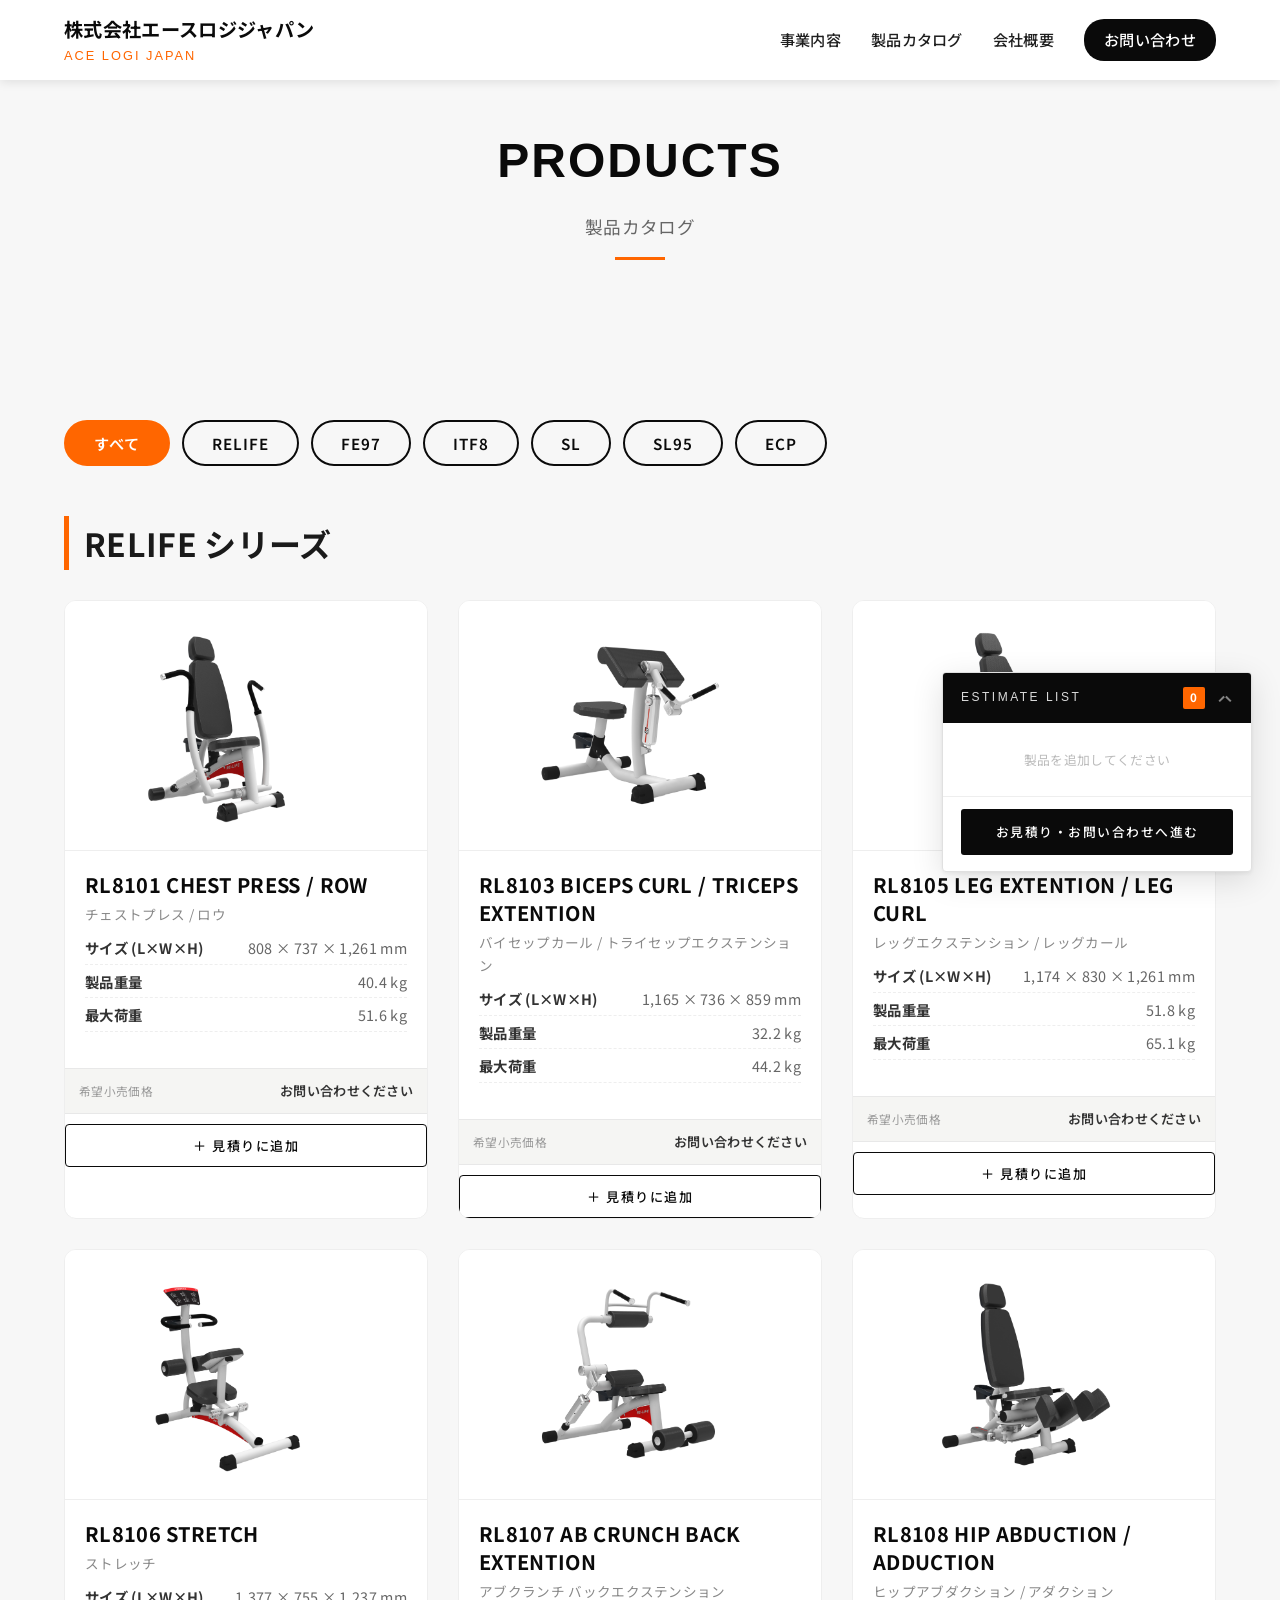
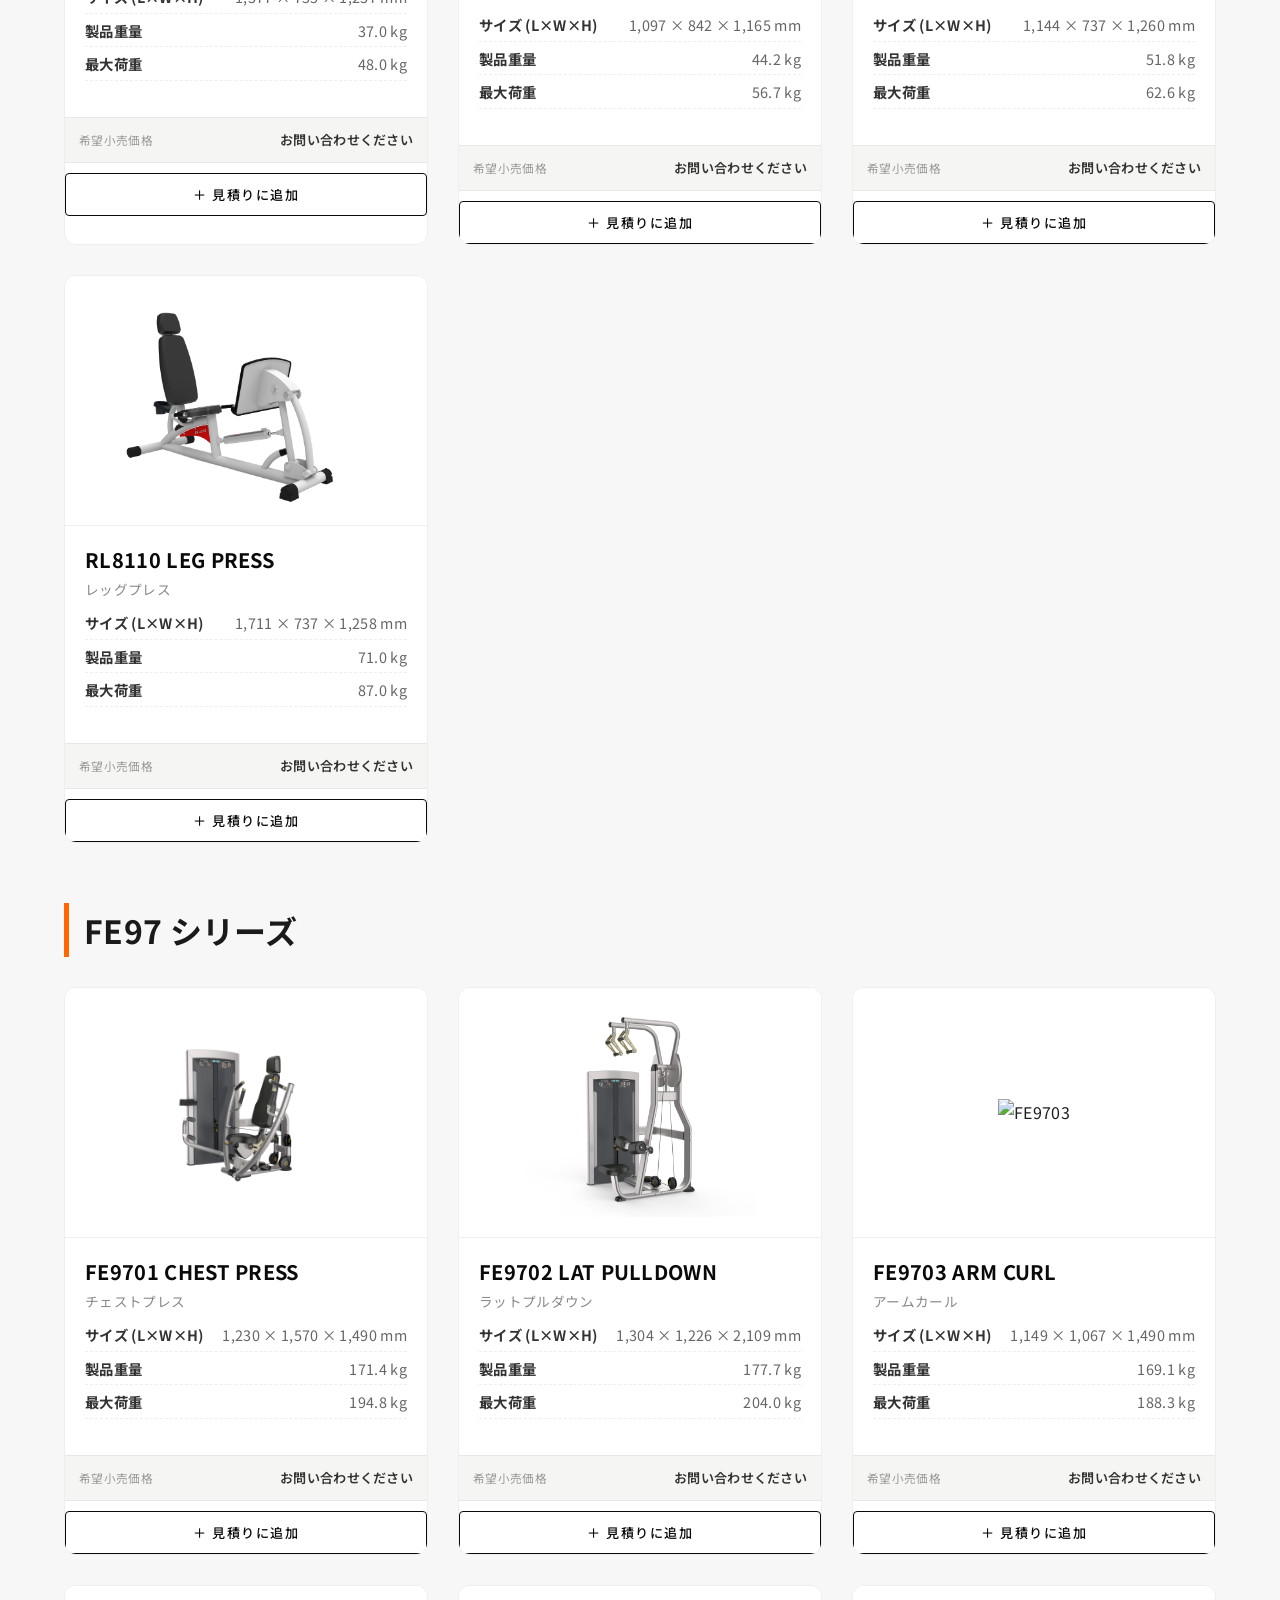
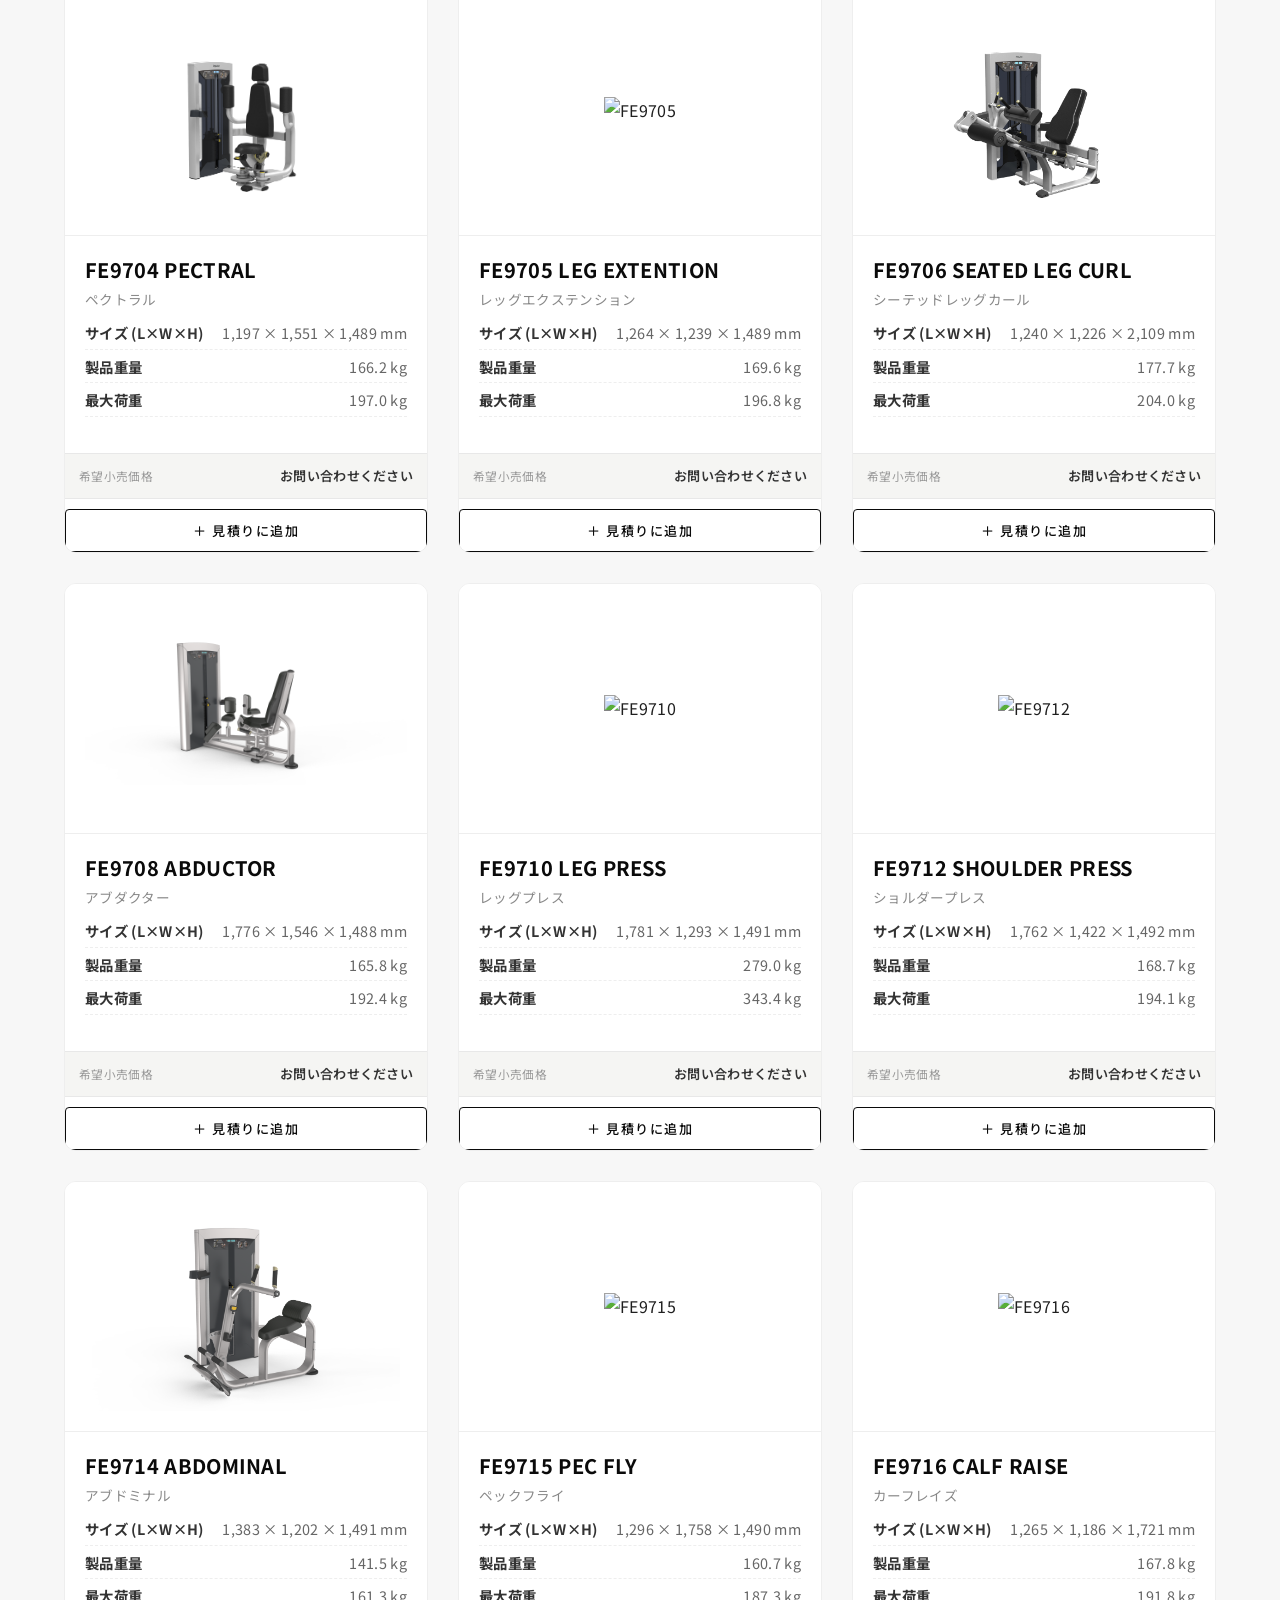
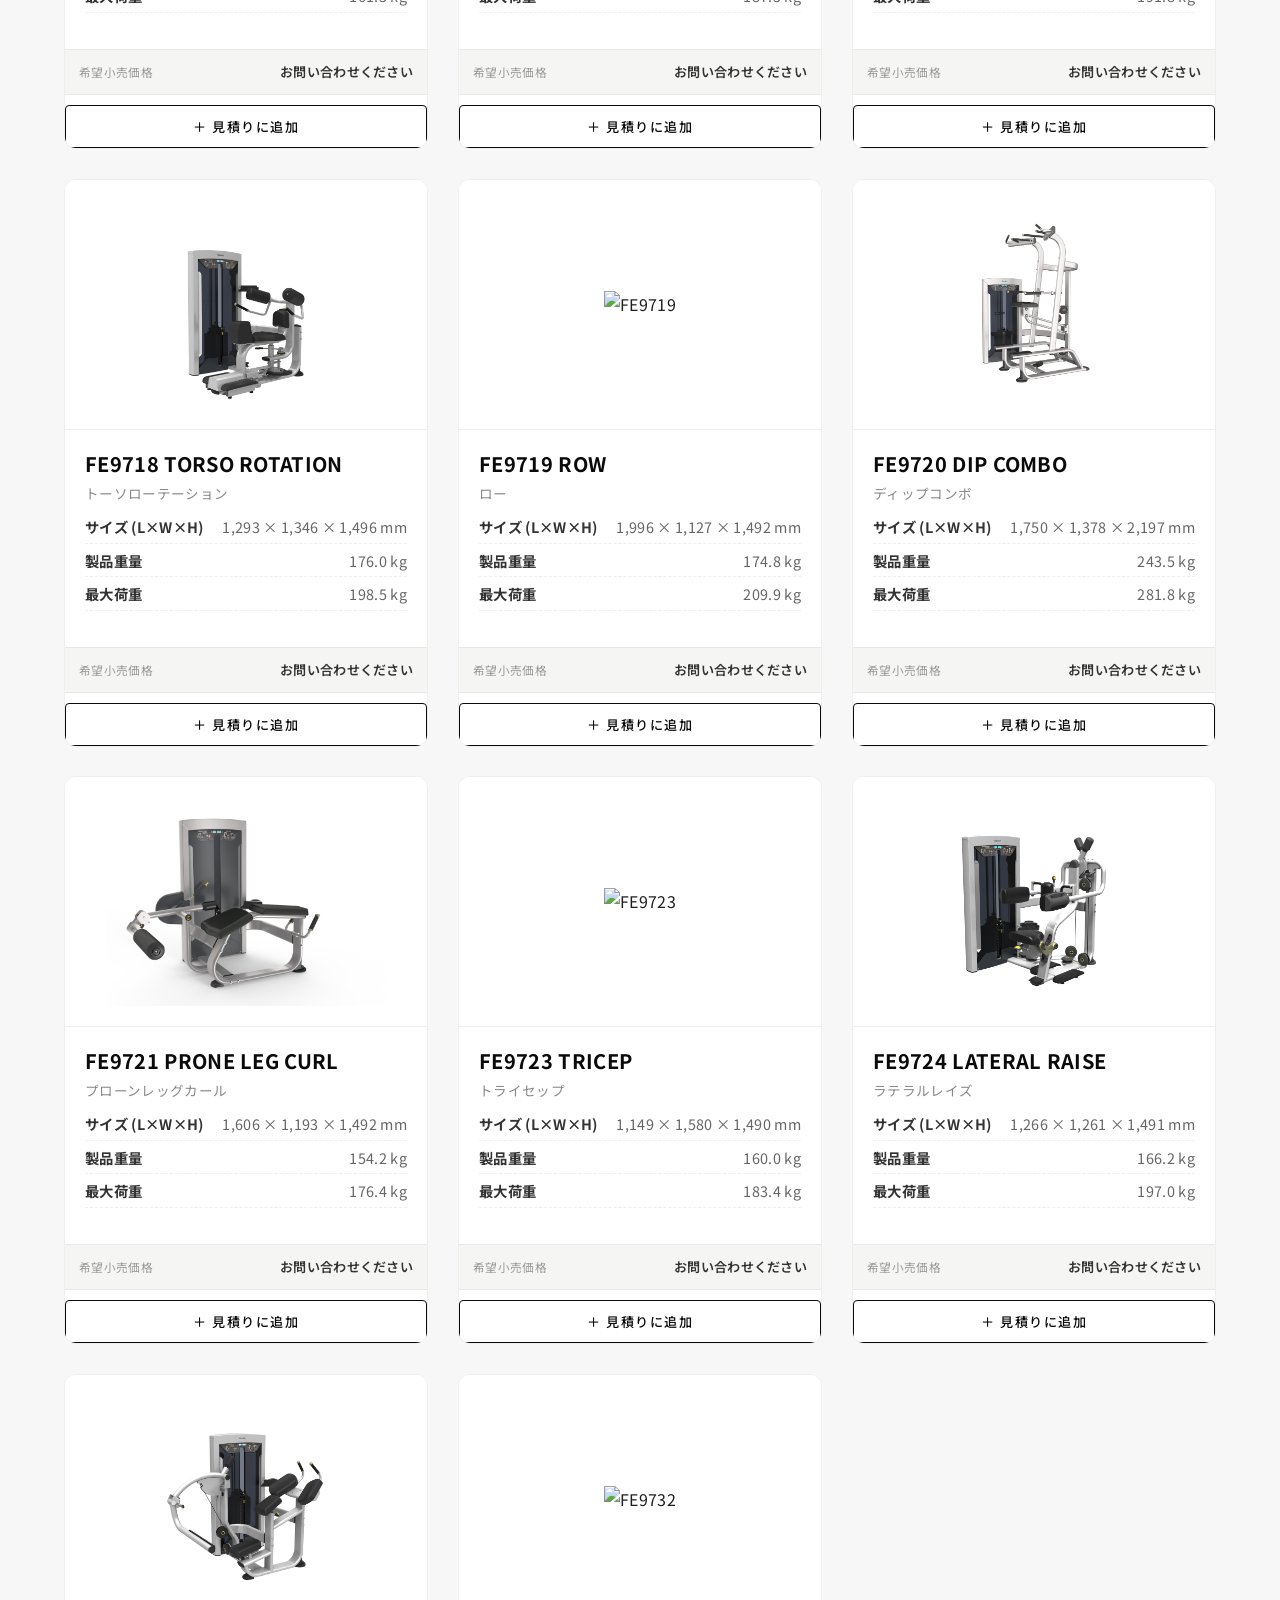
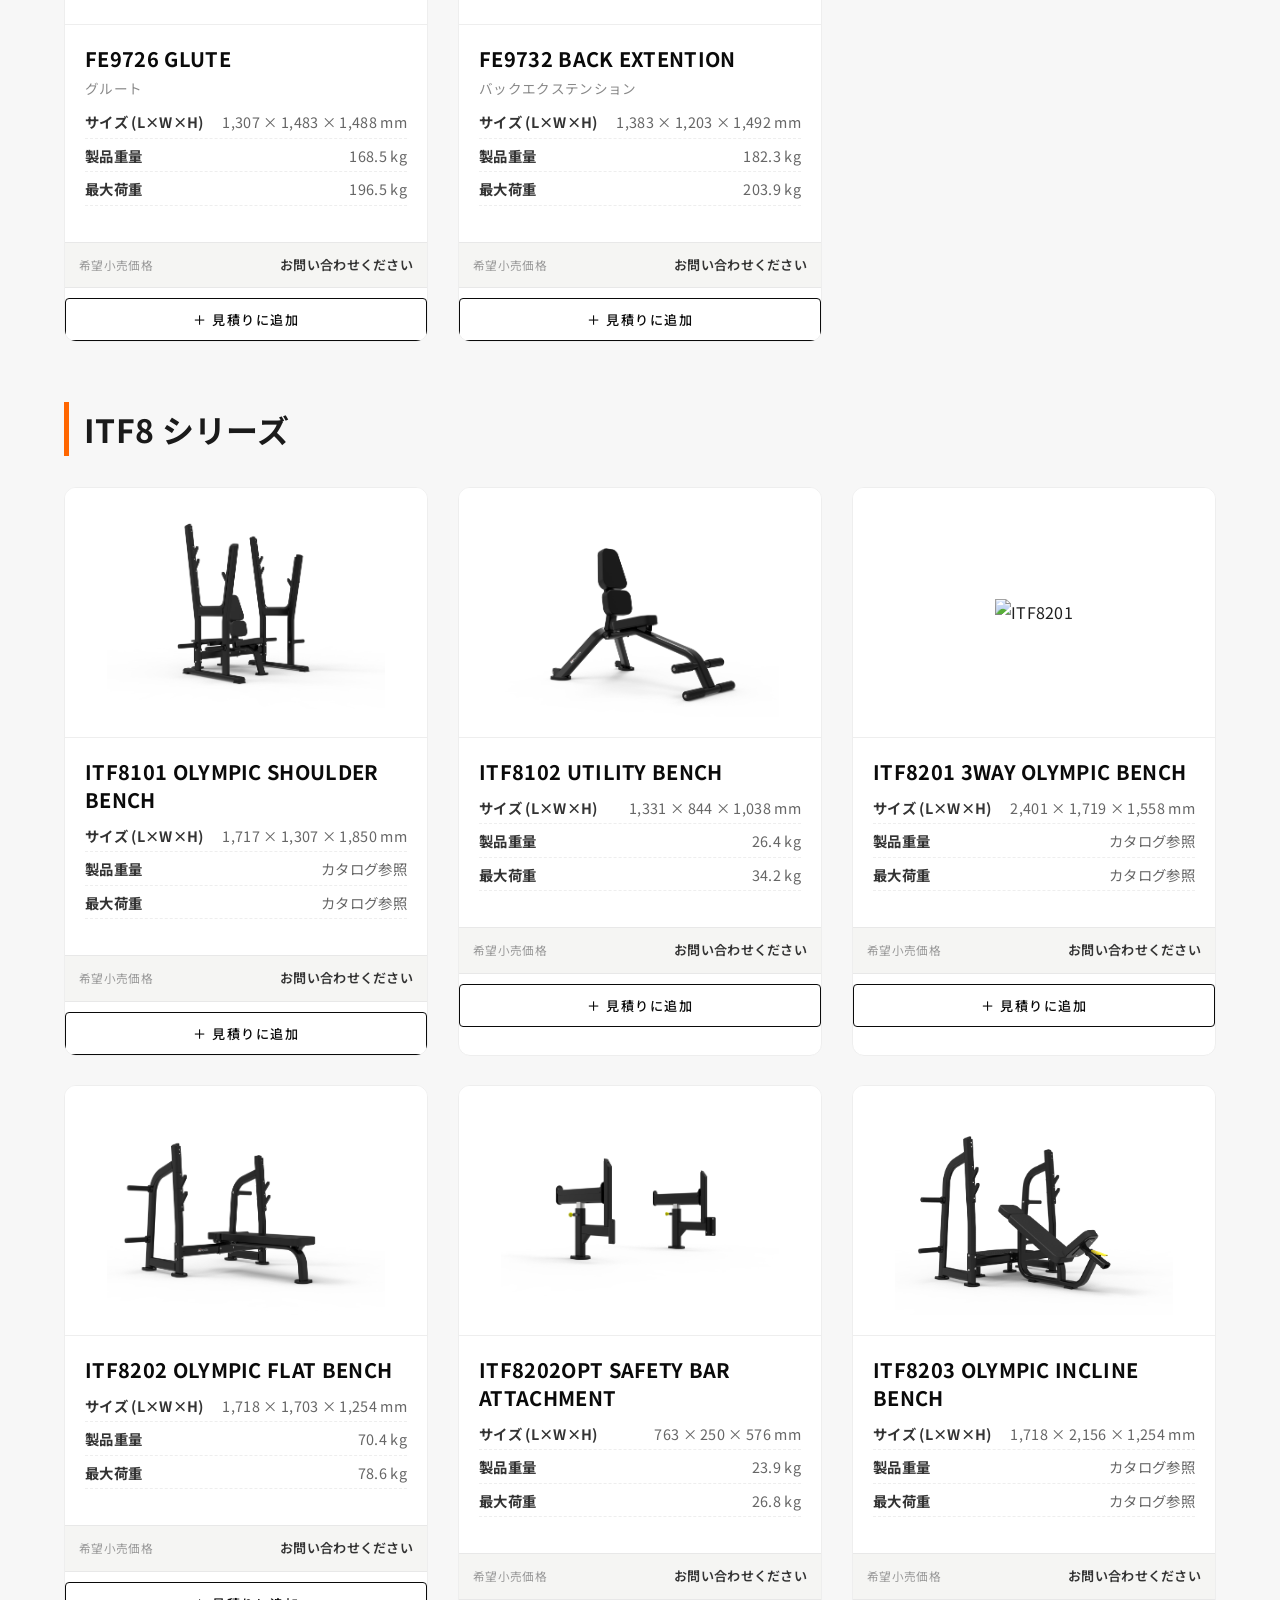
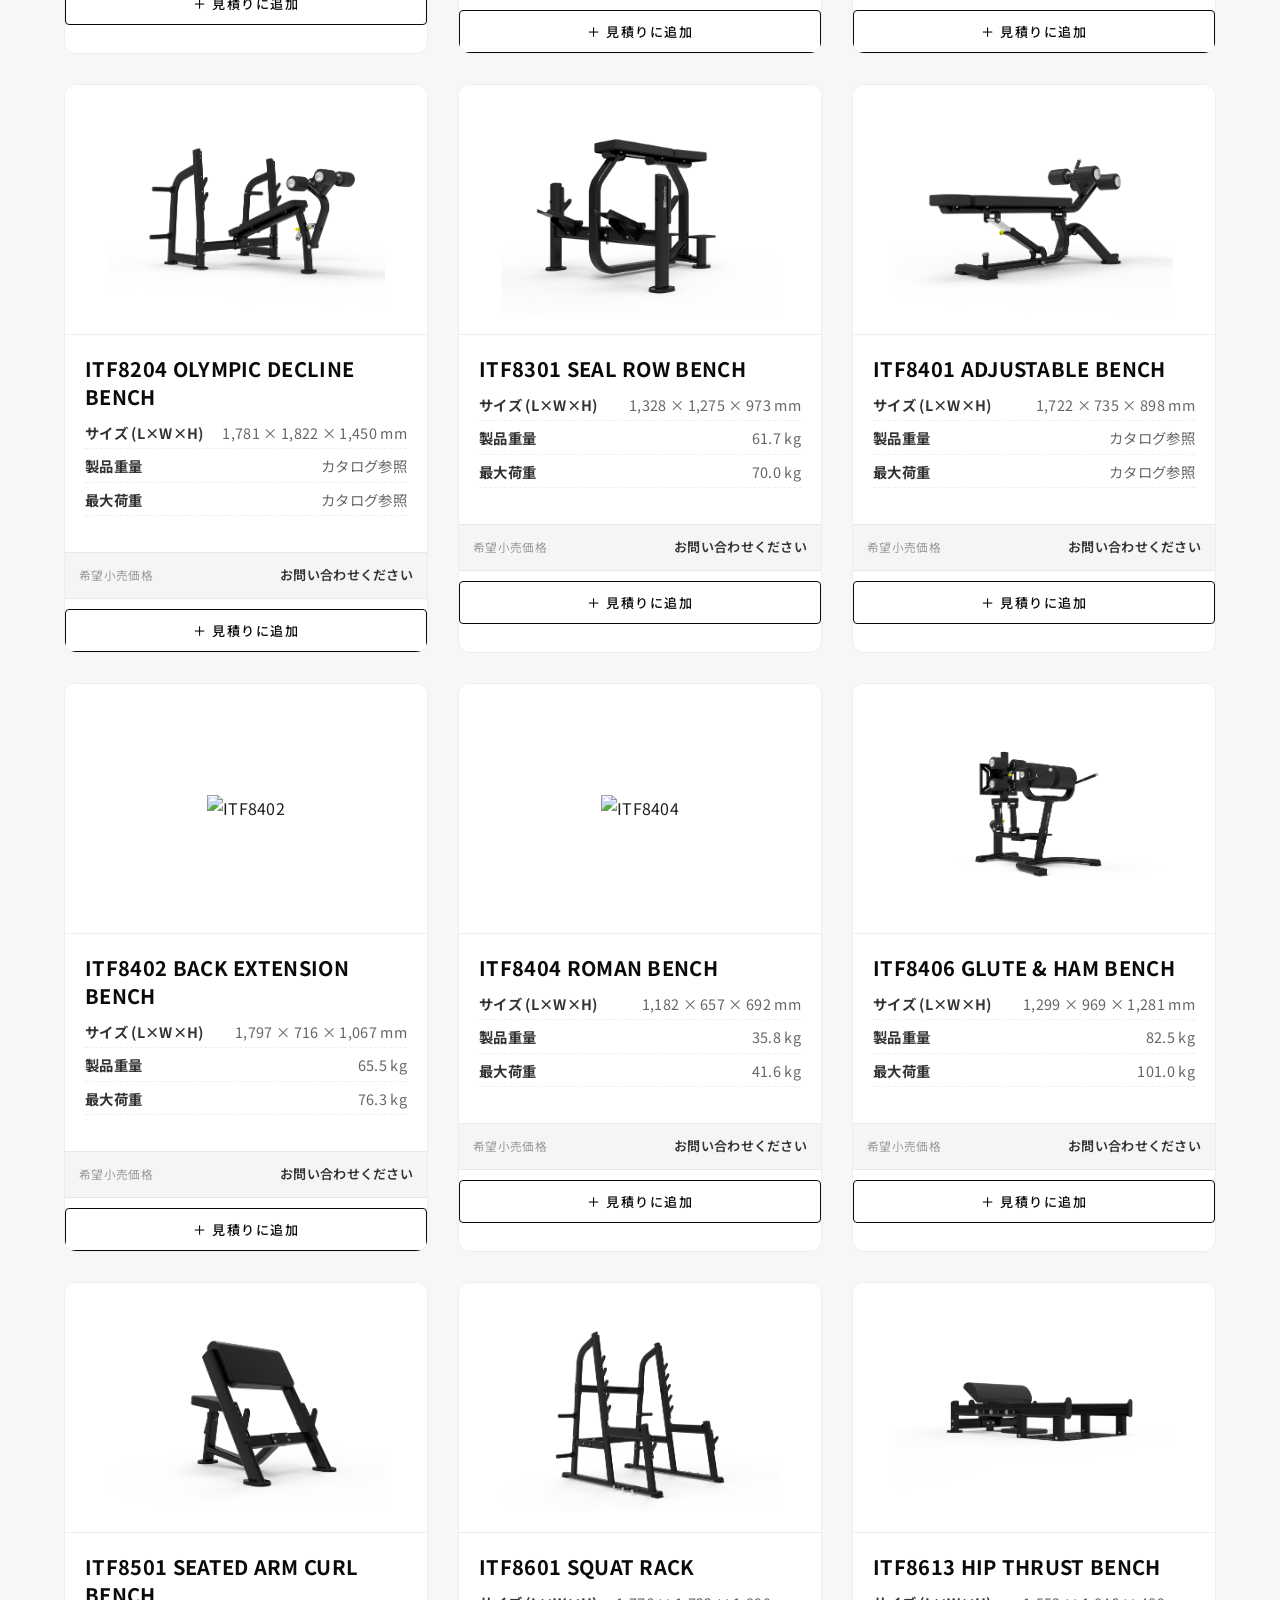
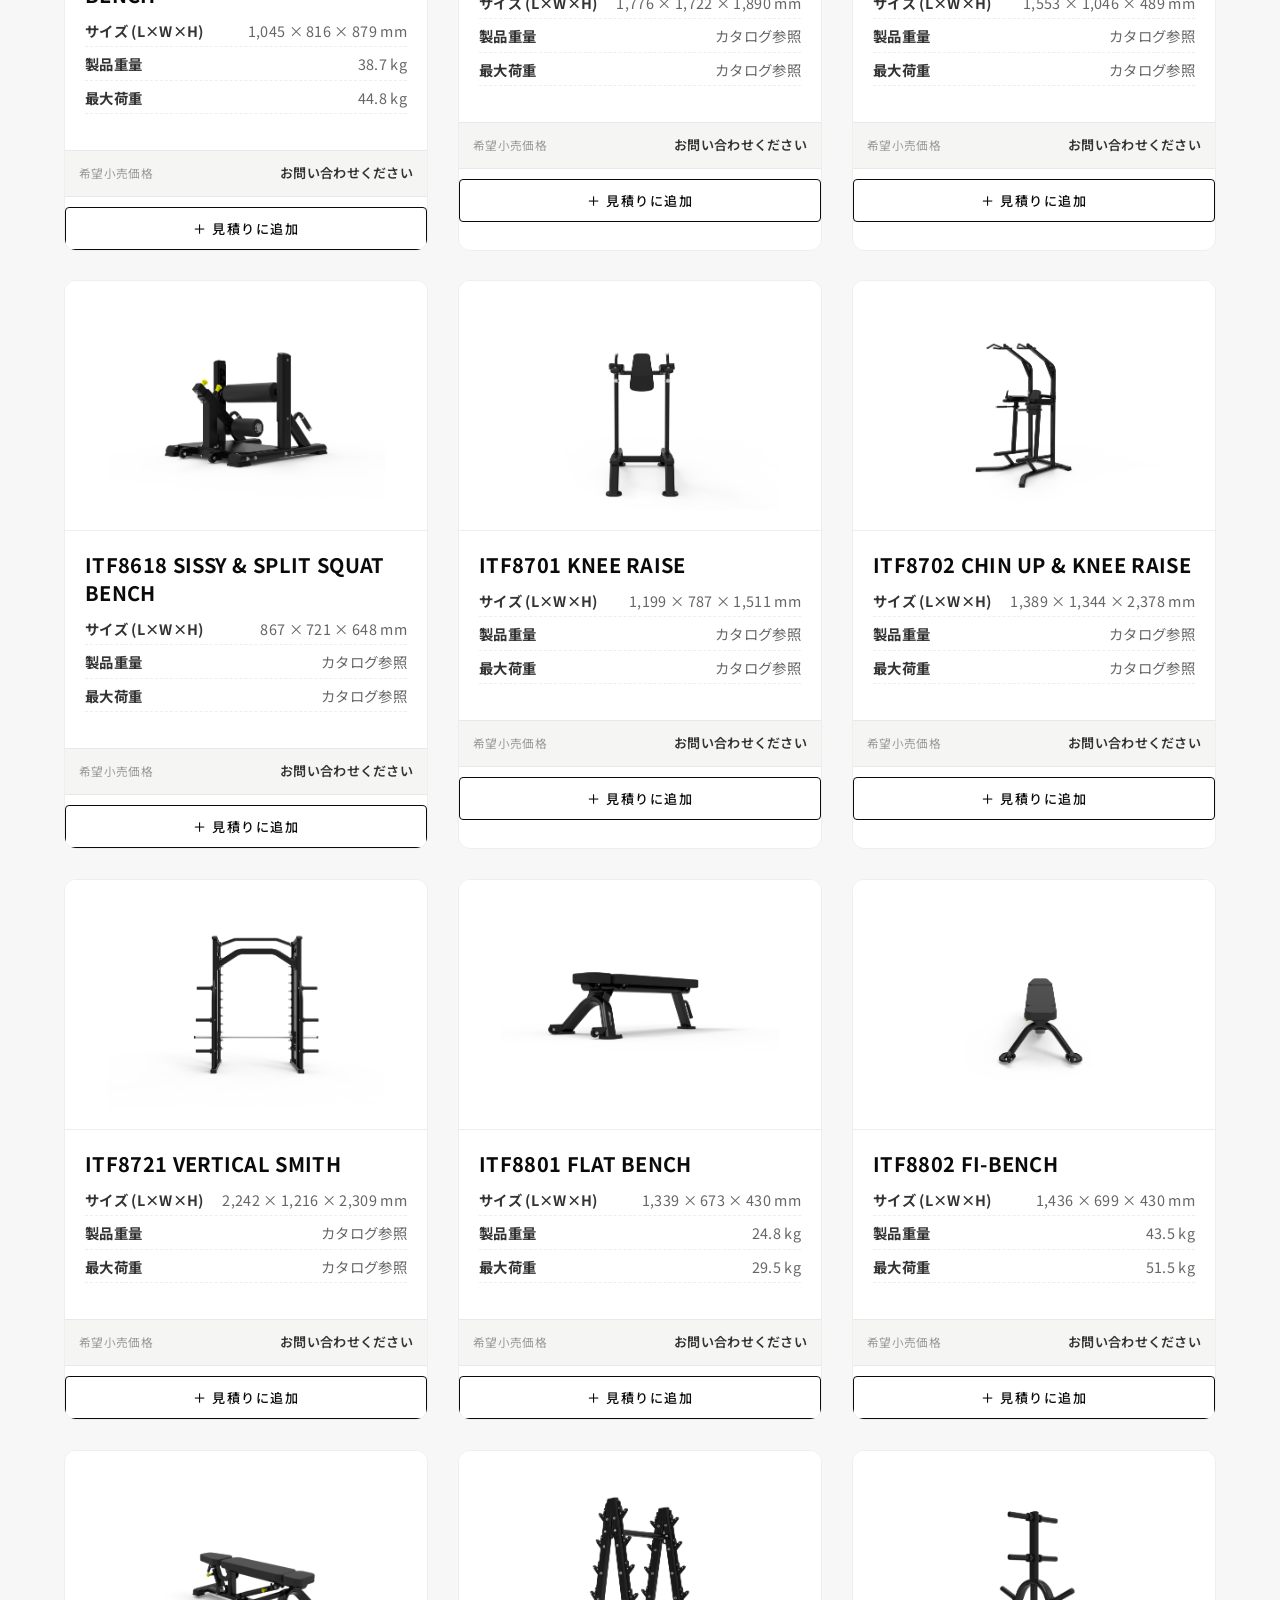
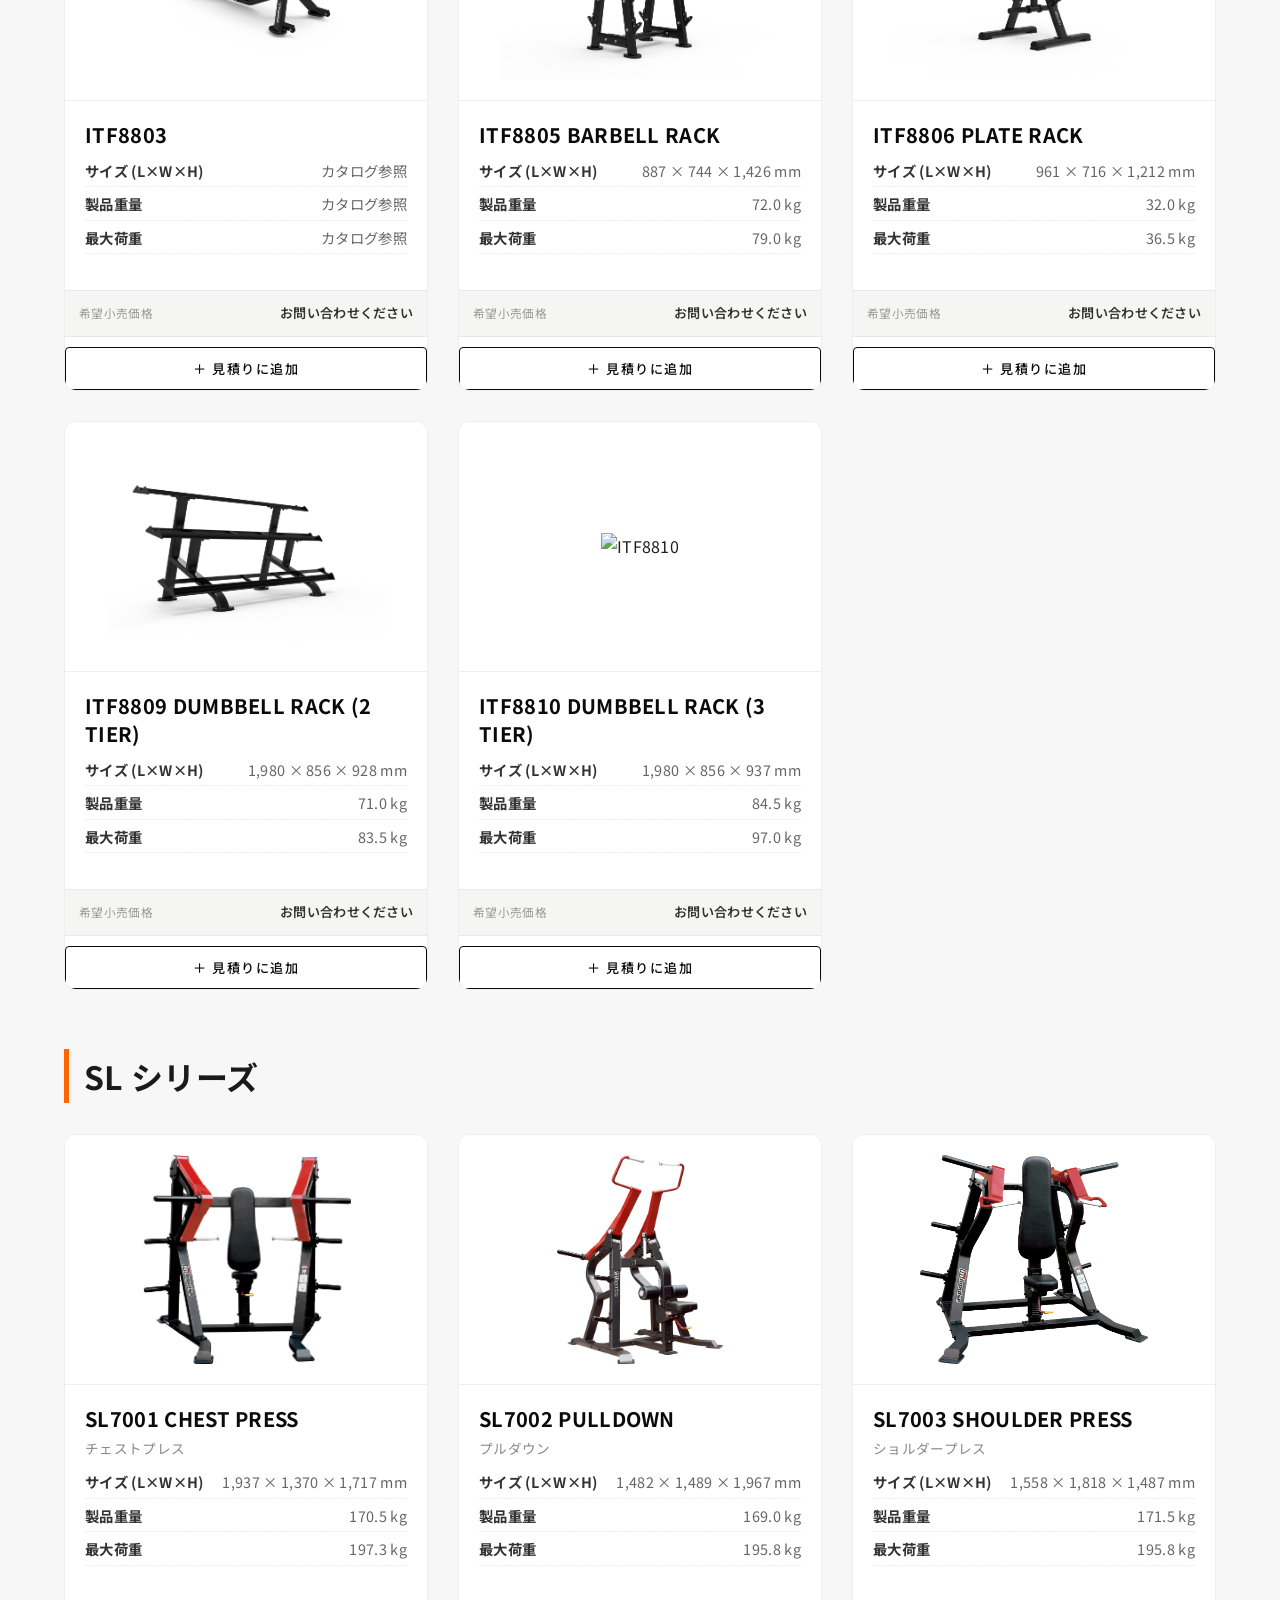
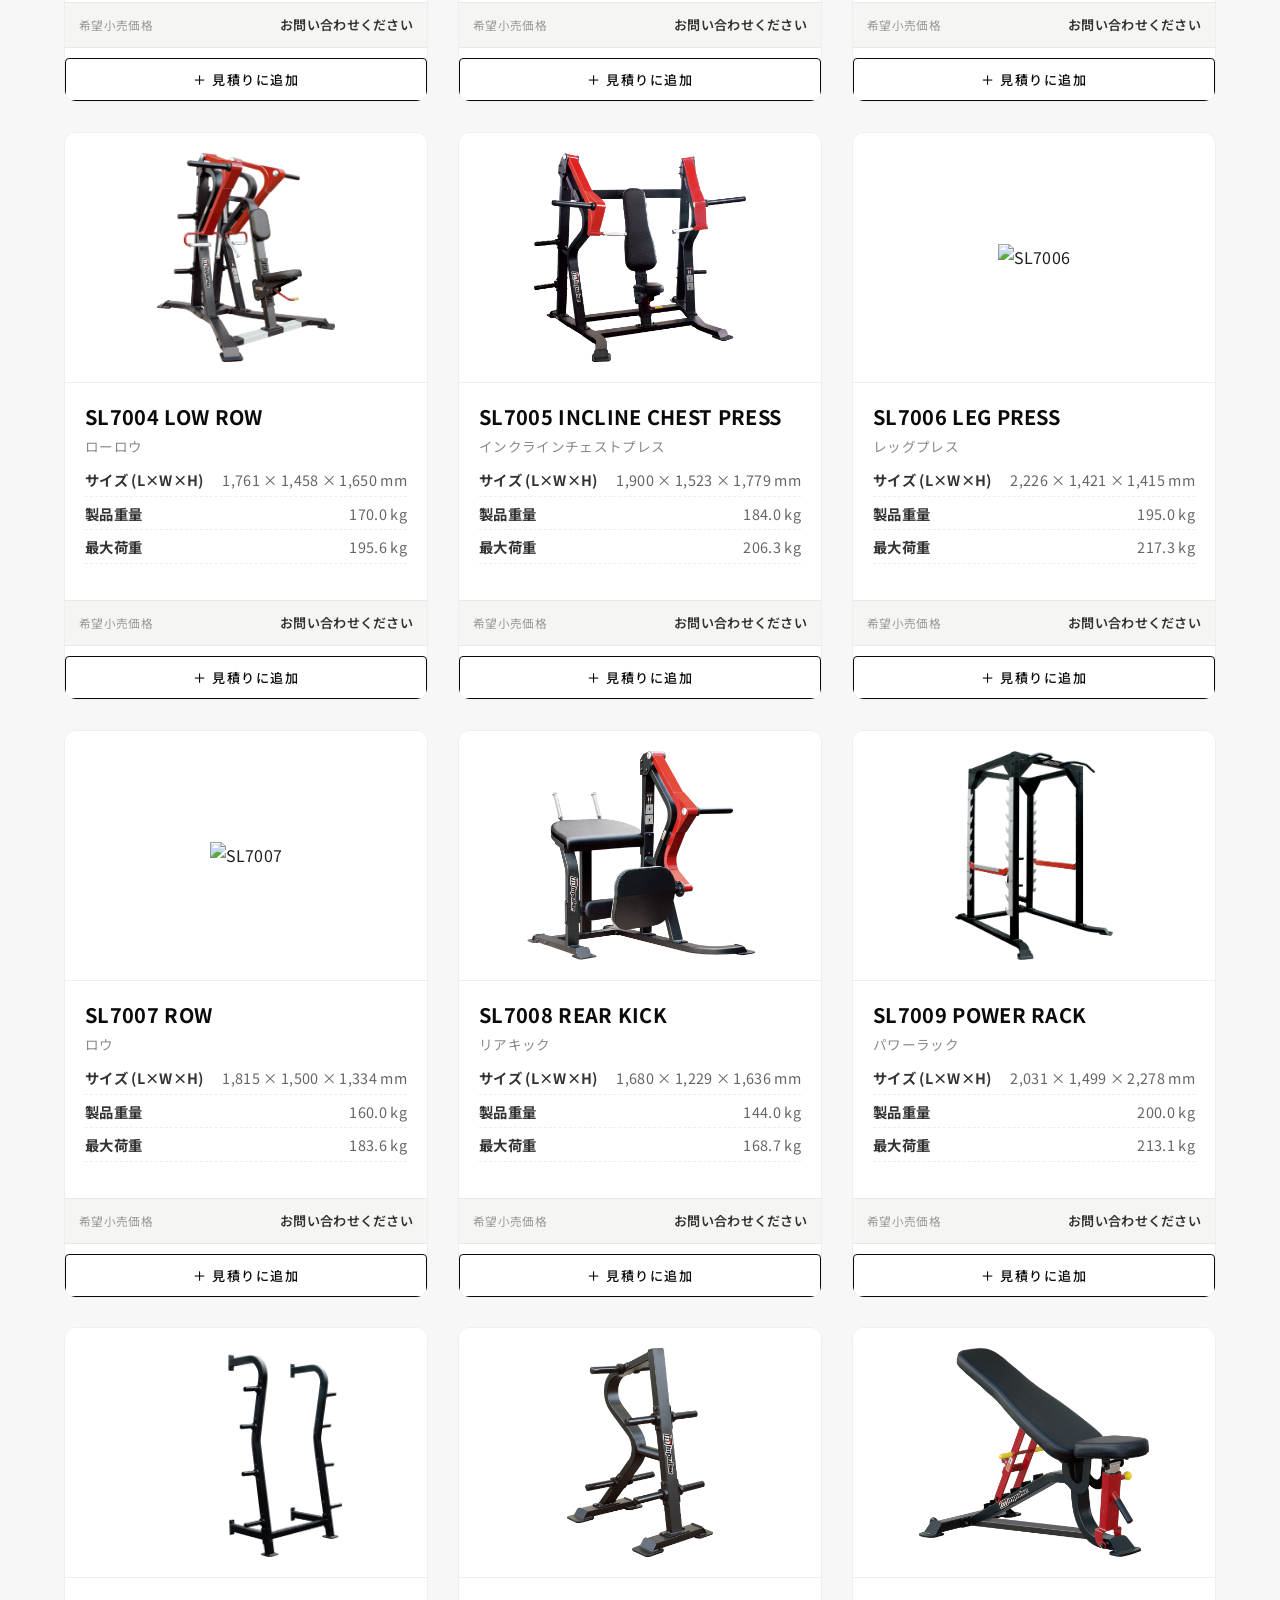
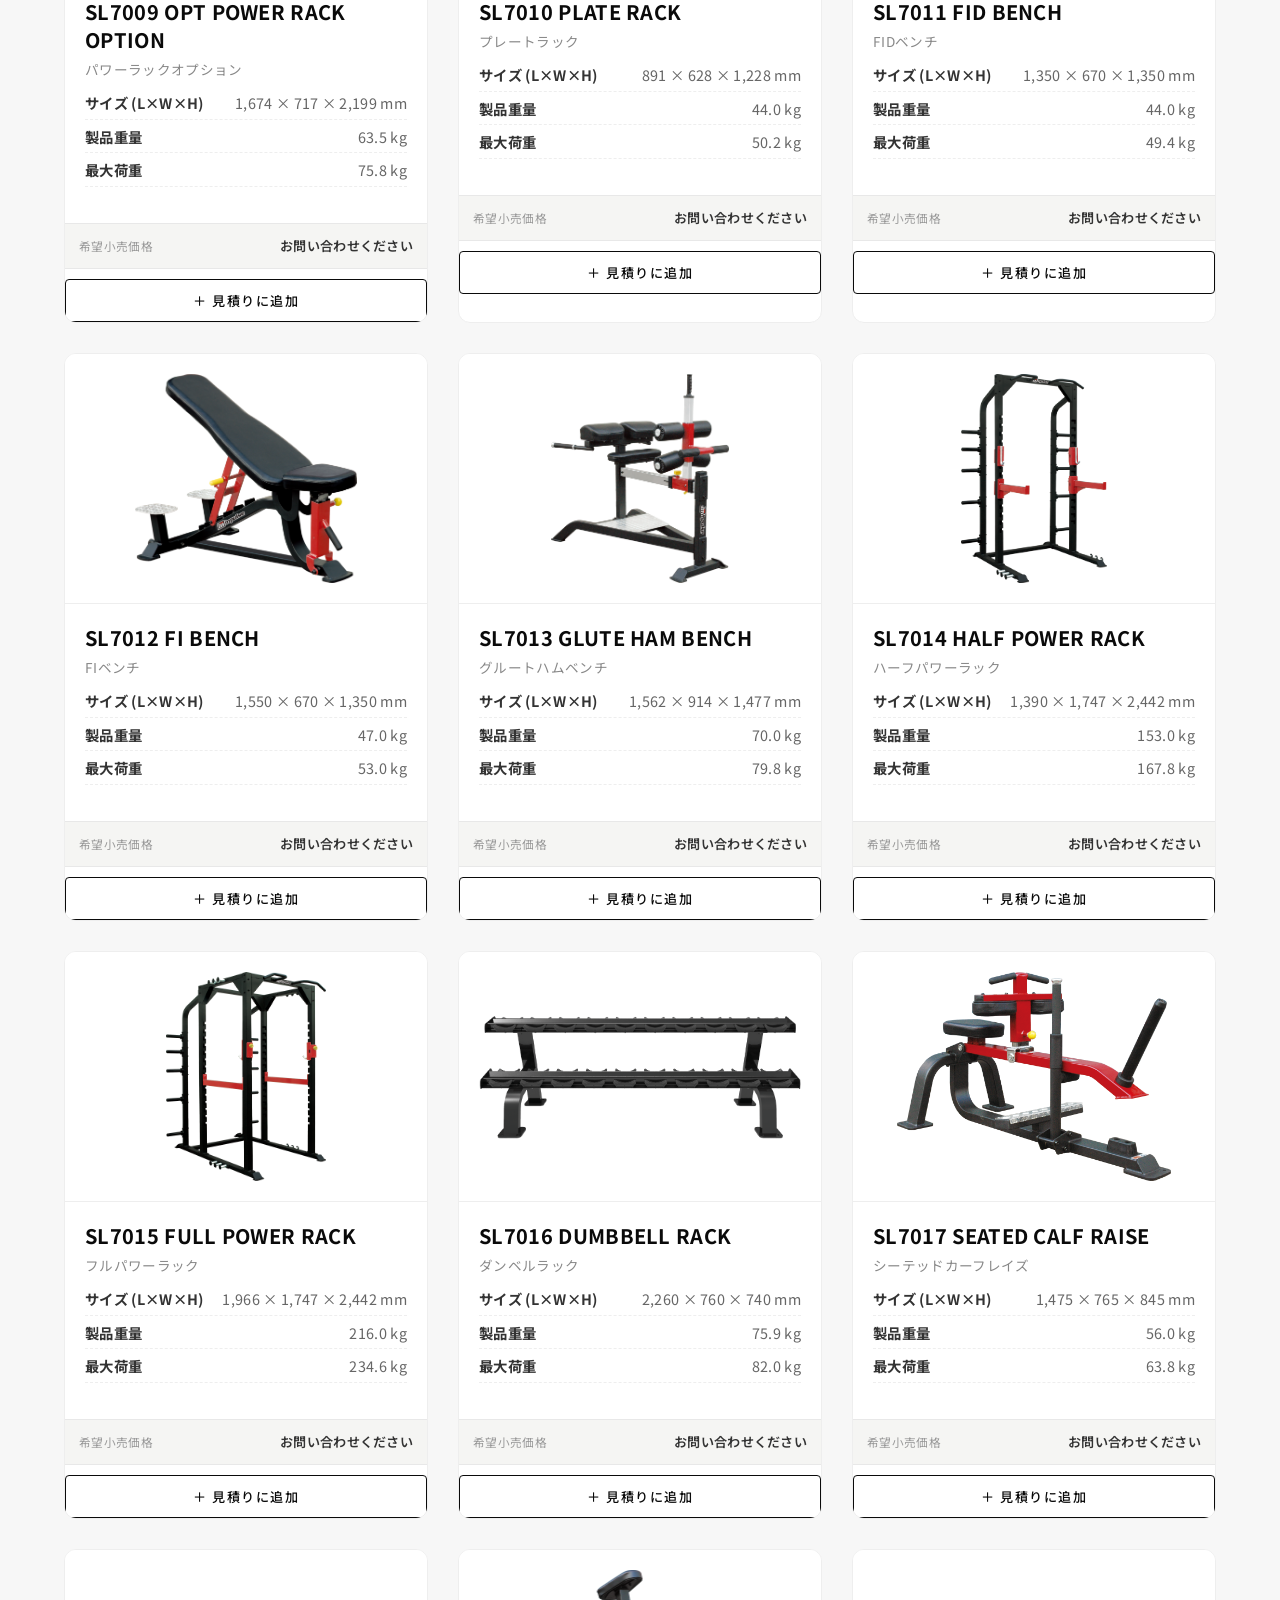
==== commit 499cf69a: "Remove category descriptions from catalog" ====
--- a/catalog.html
+++ b/catalog.html
@@ -72,8 +72,6 @@
             <!-- Category 1: RELIFE -->
             <div class="catalog-category" data-series="relife">
                 <h2 class="catalog-category-title animate-up delay-1">RELIFE シリーズ</h2>
-                <p class="catalog-category-desc animate-up delay-1">
-                    空間に調和するスマートな堅牢性。人間工学に基づいた快適なフィット感と、誰でも直感的に使える操作性を実現した油圧シリンダー式マシンシリーズ。</p>
                 <div class="catalog-grid">
 
                     <!-- RL8101 CHEST PRESS/ROW -->
@@ -243,7 +241,6 @@
             <!-- Category 2: FE97 -->
             <div class="catalog-category" data-series="fe97" style="margin-top: 60px;">
                 <h2 class="catalog-category-title animate-up delay-1">FE97 シリーズ</h2>
-                <p class="catalog-category-desc animate-up delay-1">重厚なセレクタライズドマシンシリーズ。クラブ・ホテル・リハビリ施設向けの本格仕様。</p>
                 <div class="catalog-grid">
                     <div class="catalog-item animate-up reveal delay-1">
                         <div class="catalog-img-wrapper" style="background-color:white;"><img
@@ -612,7 +609,6 @@
             <!-- Category 3: ITF8 -->
             <div class="catalog-category" data-series="itf8" style="margin-top: 60px;">
                 <h2 class="catalog-category-title animate-up delay-1">ITF8 シリーズ</h2>
-                <p class="catalog-category-desc animate-up delay-1">プレートローデッド式フリーウェイトシリーズ。ベンチ・ラック・アクセサリーを幅広くラインナップ。</p>
                 <div class="catalog-grid">
 
                     <!-- ITF8101 -->
@@ -1168,8 +1164,6 @@
 
             <div class="catalog-category" data-series="sl" style="margin-top: 60px;">
                 <h2 class="catalog-category-title animate-up delay-1">SL シリーズ</h2>
-                <p class="catalog-category-desc animate-up delay-1">幅広いラインナップを誇るハイスペックセレクタライズドシリーズ。50機種以上でジムの全需要をカバー。
-                </p>
                 <div class="catalog-grid">
 
                     <!-- SL7001 -->
@@ -2179,7 +2173,6 @@
 
             <div class="catalog-category" data-series="sl95" style="margin-top: 60px;">
                 <h2 class="catalog-category-title animate-up delay-1">SL95 シリーズ</h2>
-                <p class="catalog-category-desc animate-up delay-1">上質なデザインと高い機能性を兼ね備えたプレミアムセレクタライズドシリーズ。</p>
                 <div class="catalog-grid">
 
                     <!-- SL9501 -->
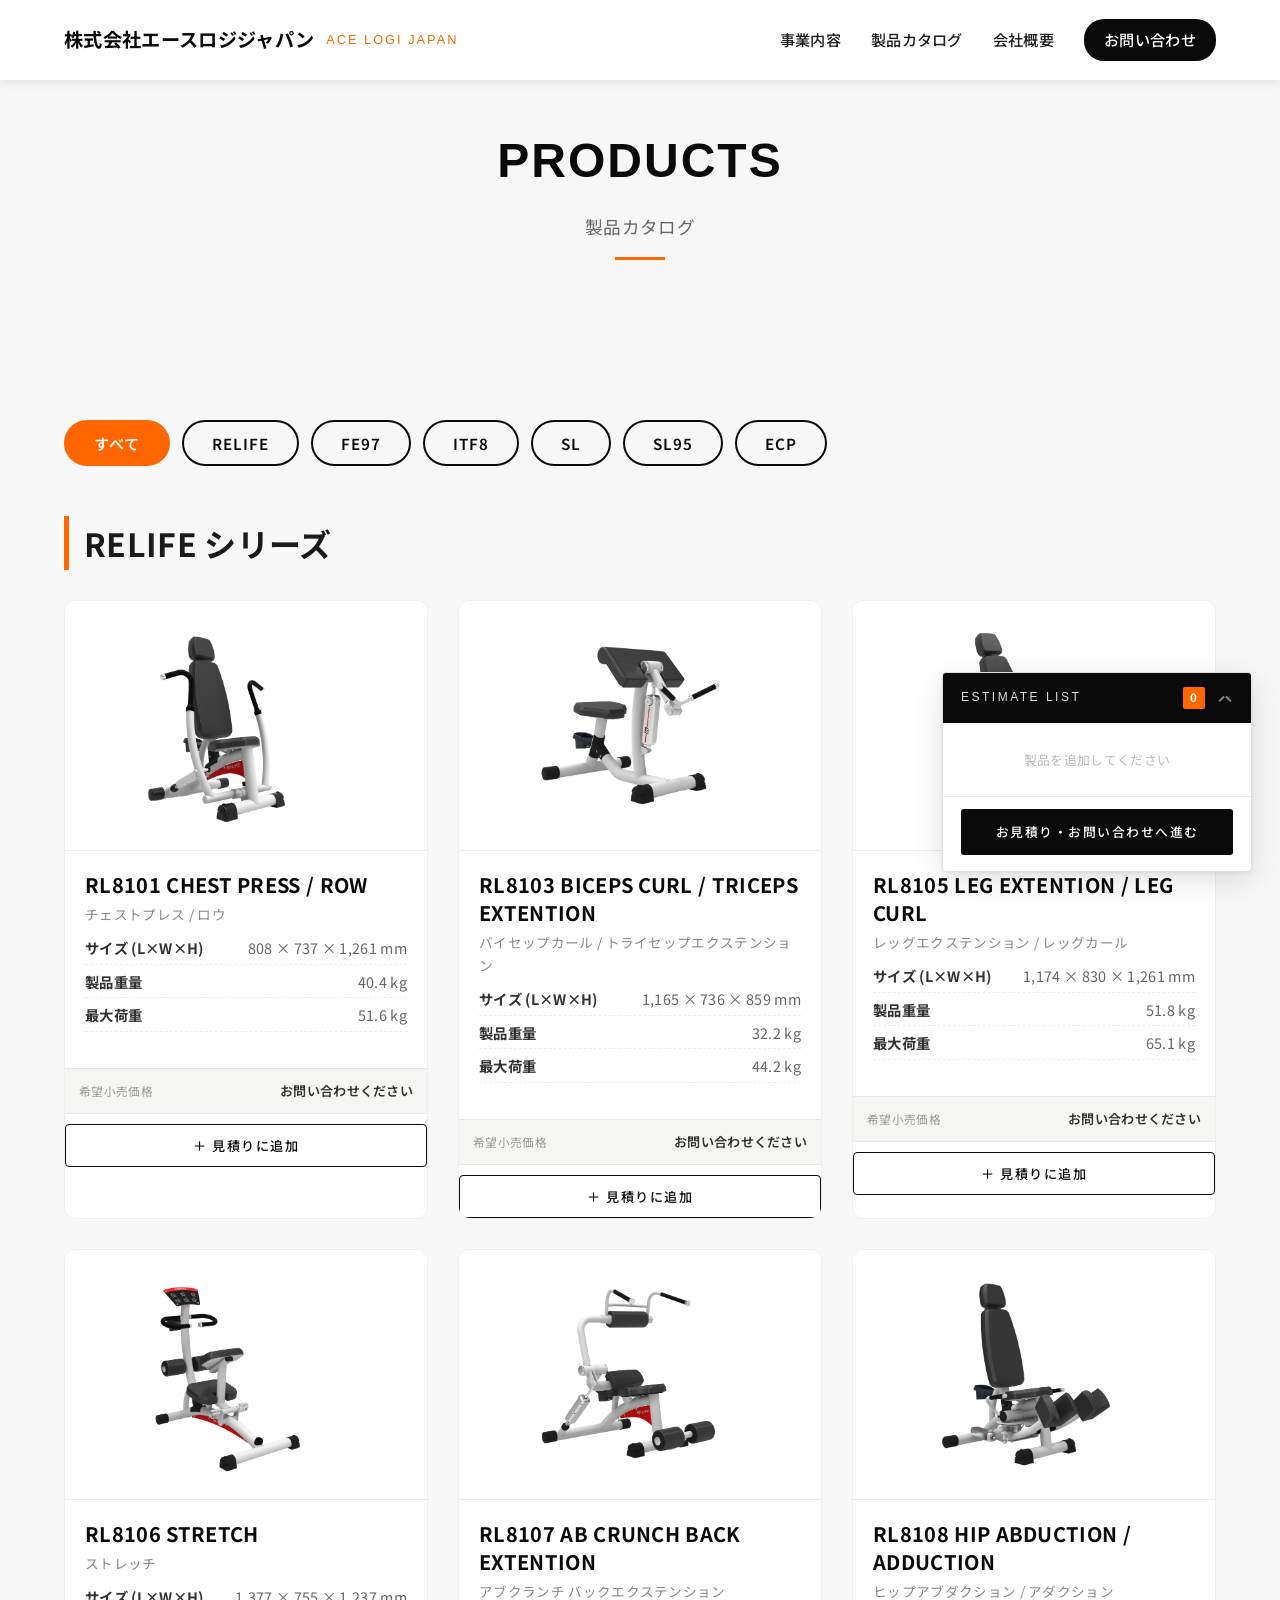
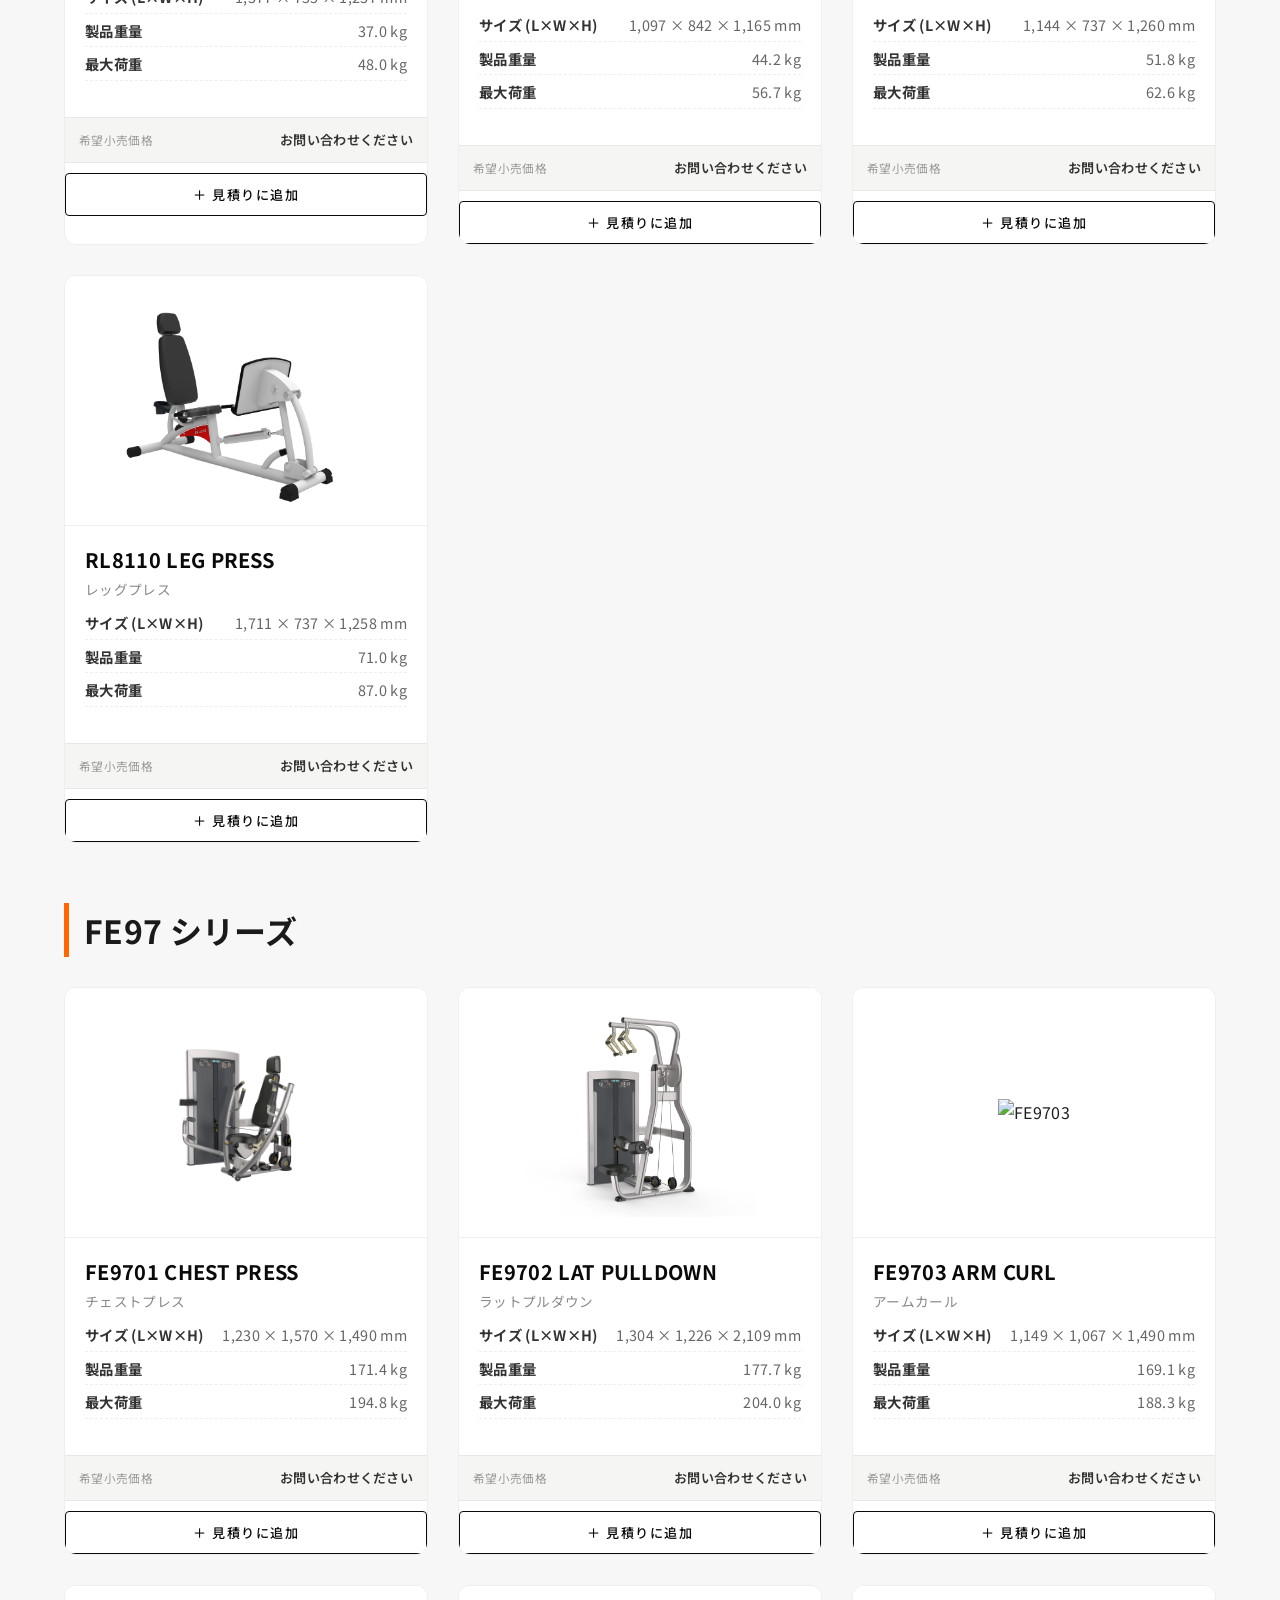
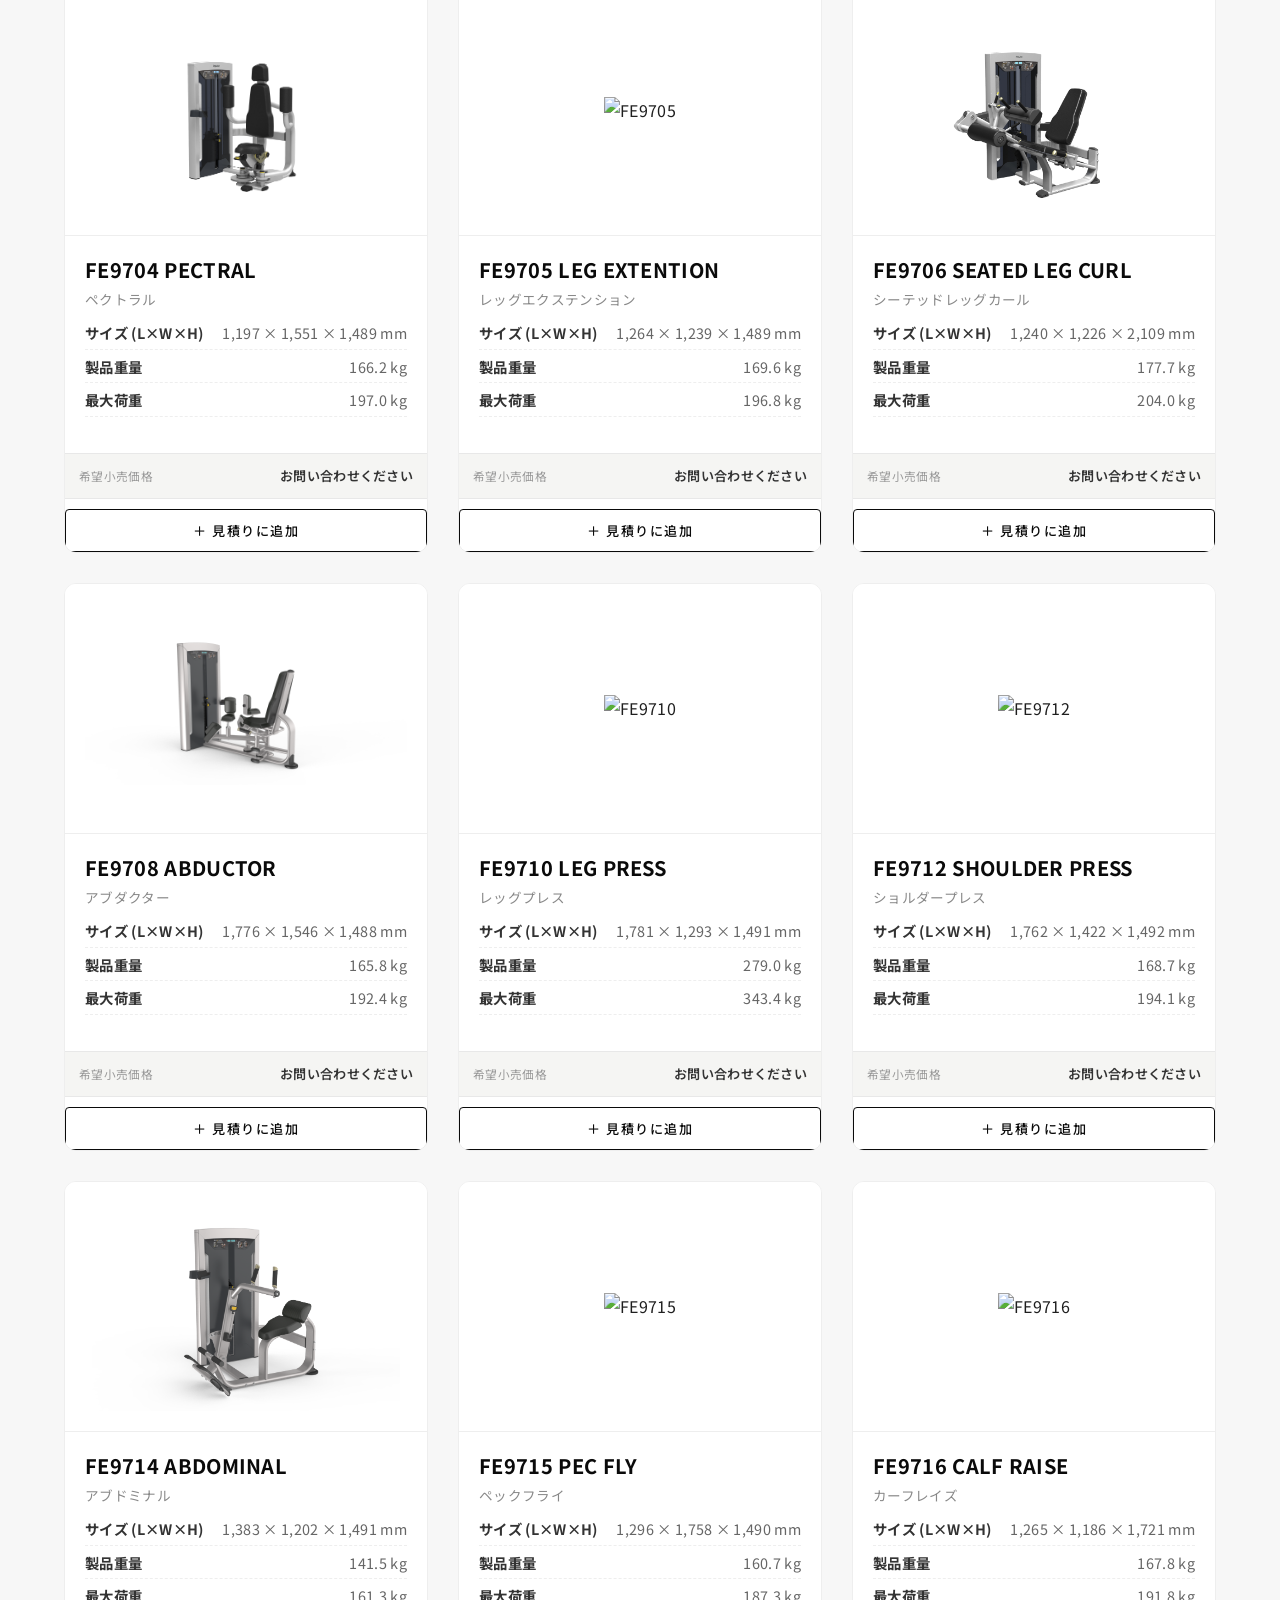
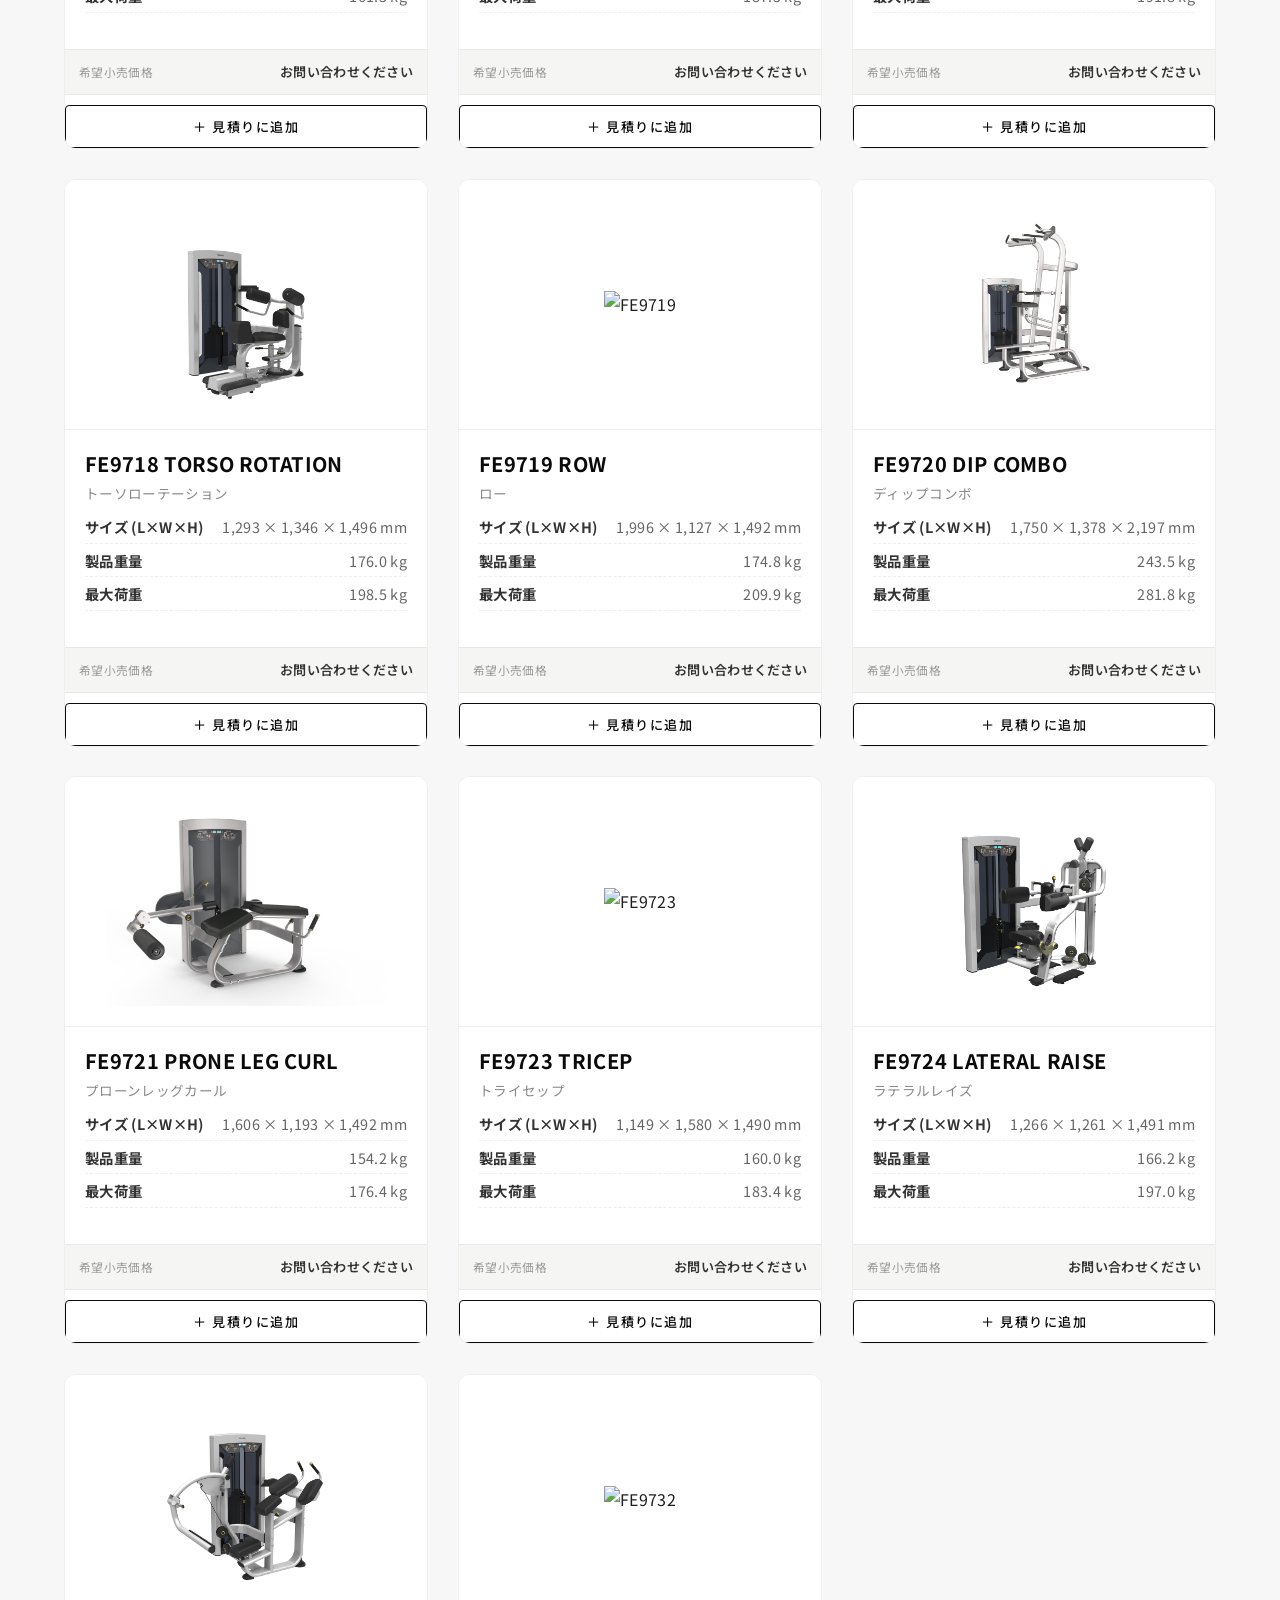
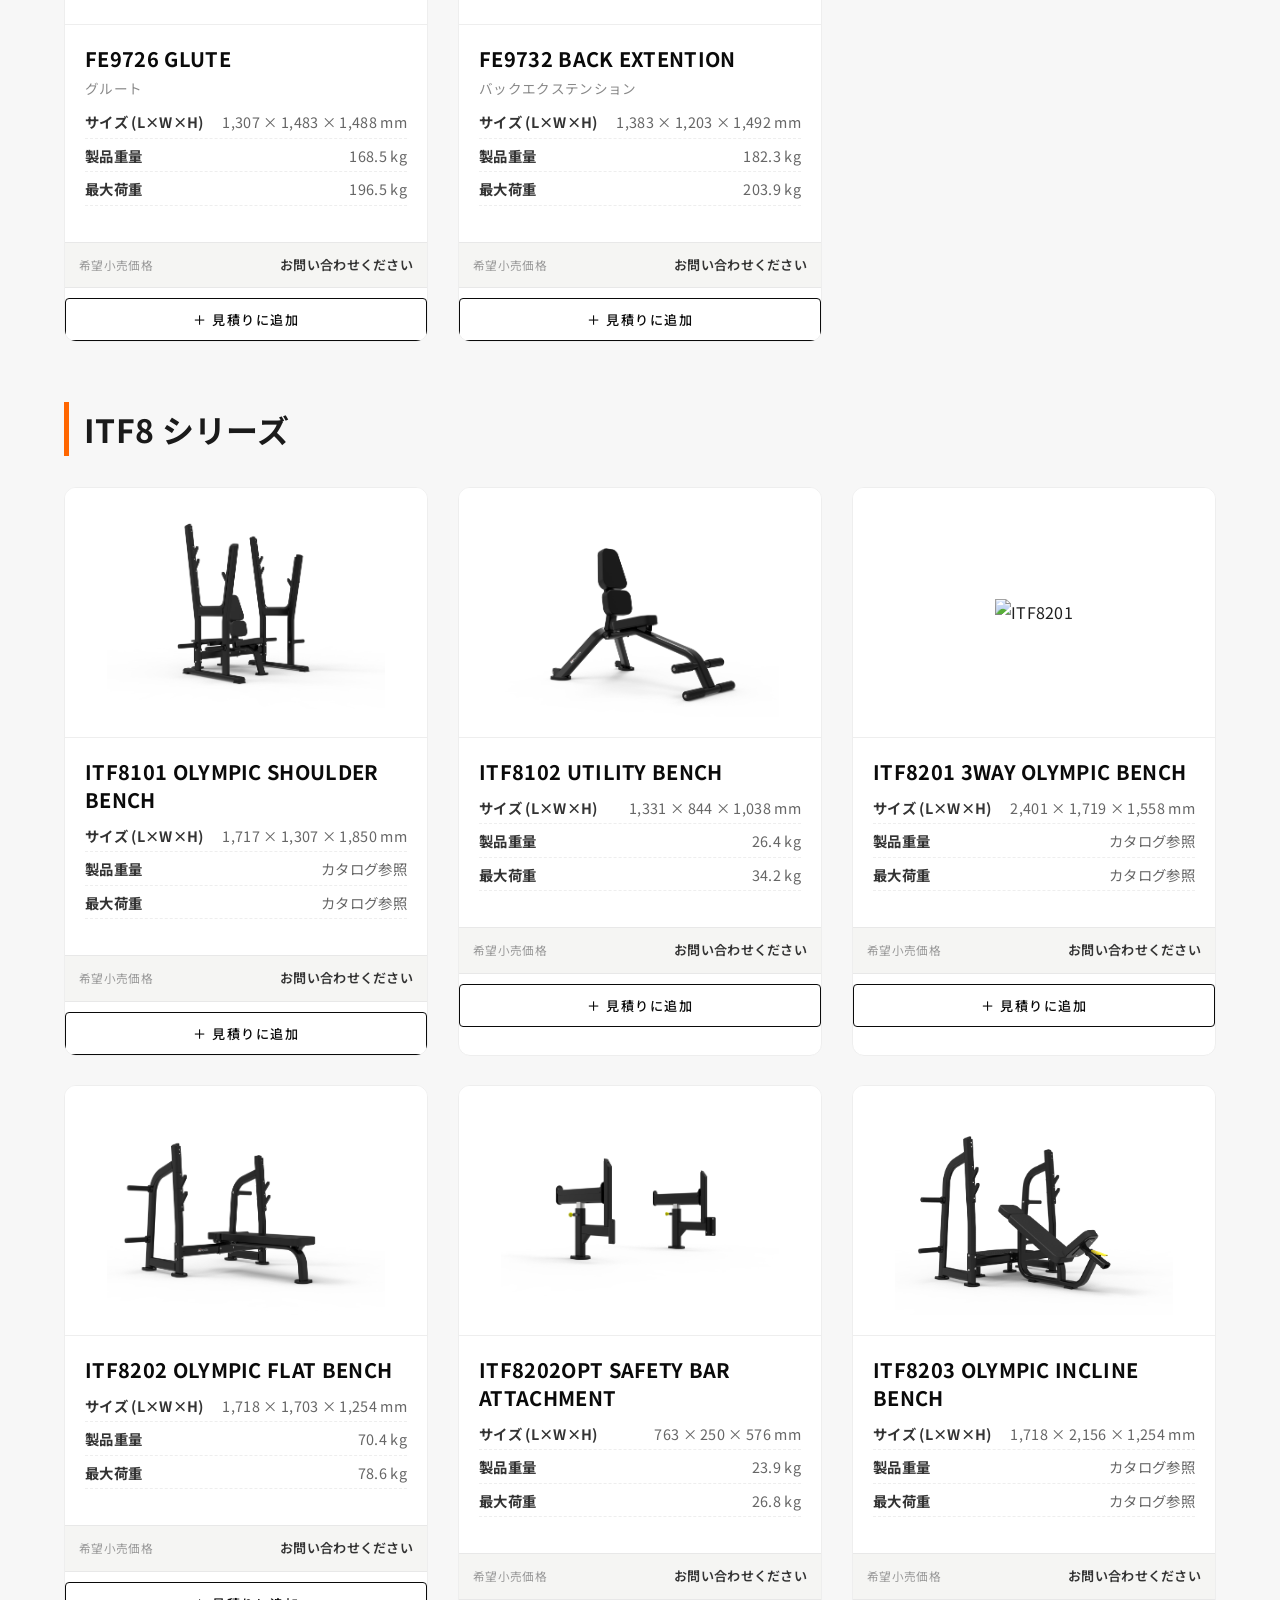
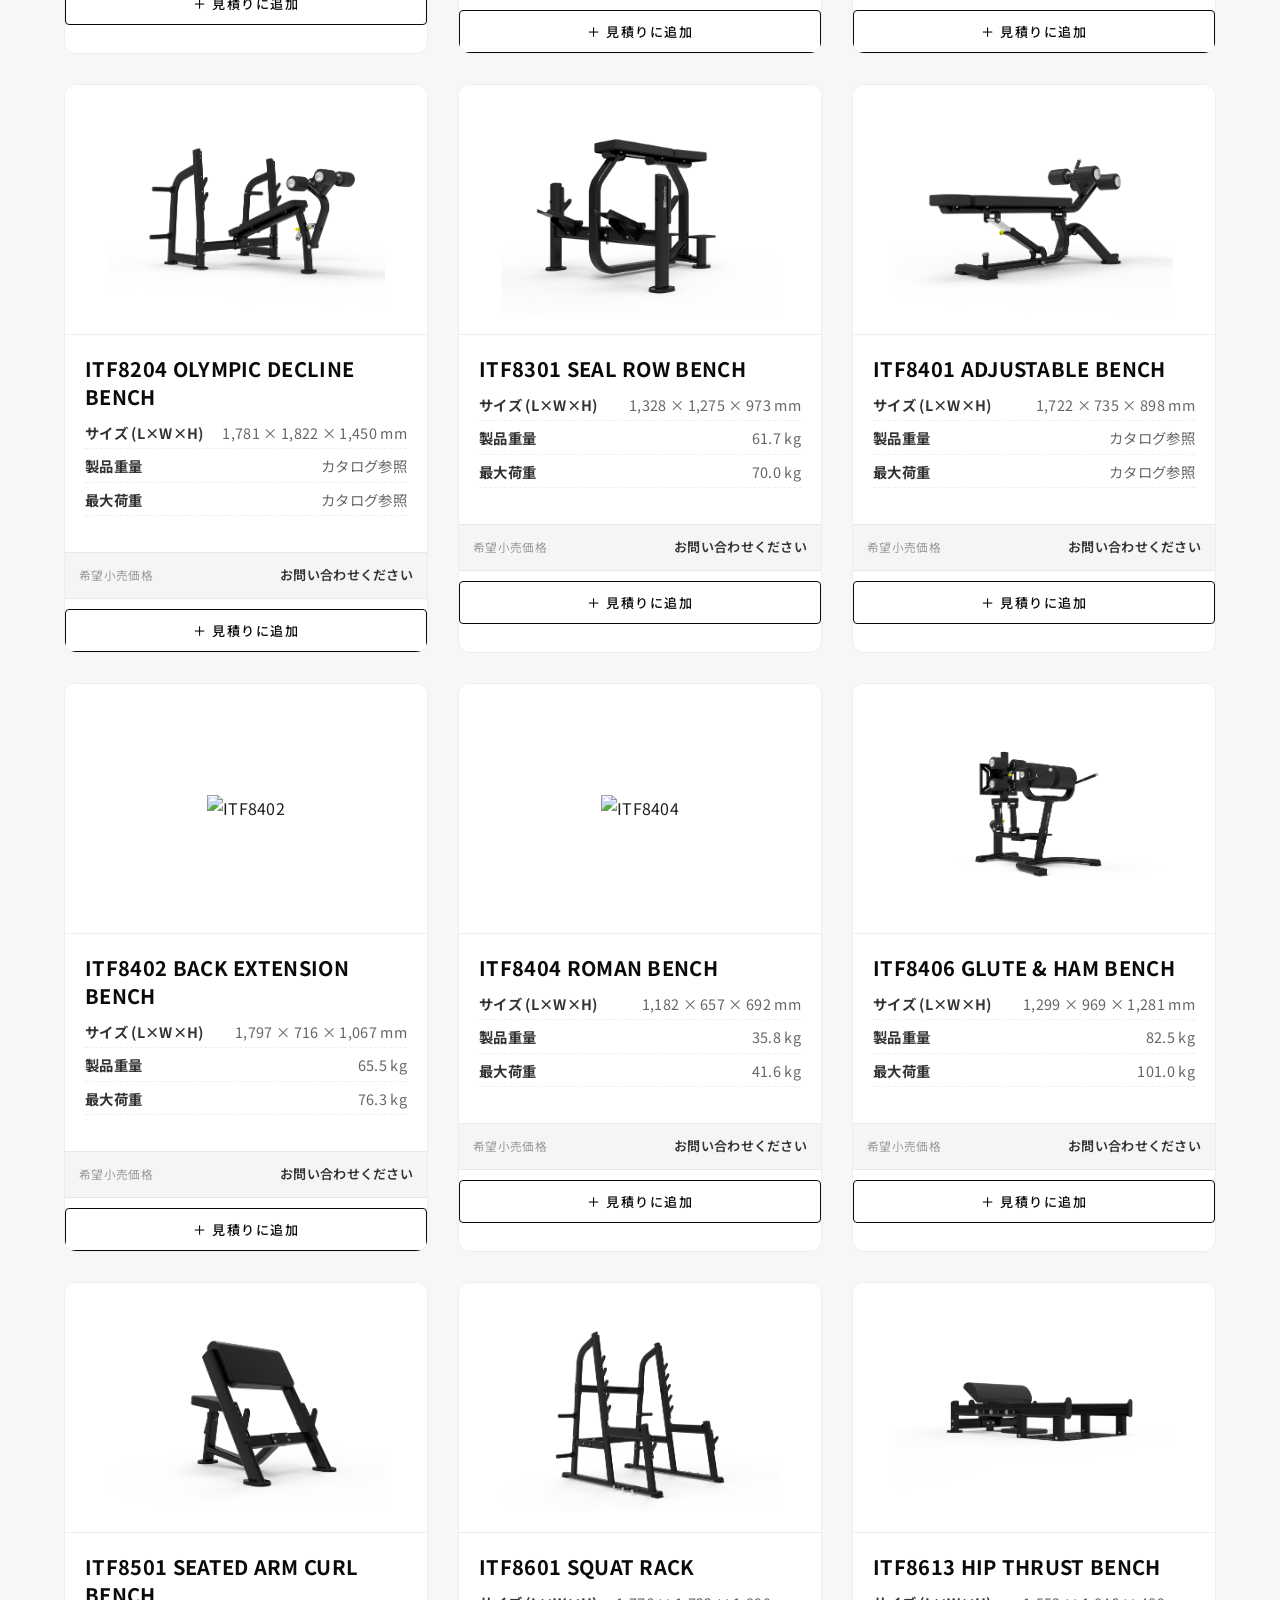
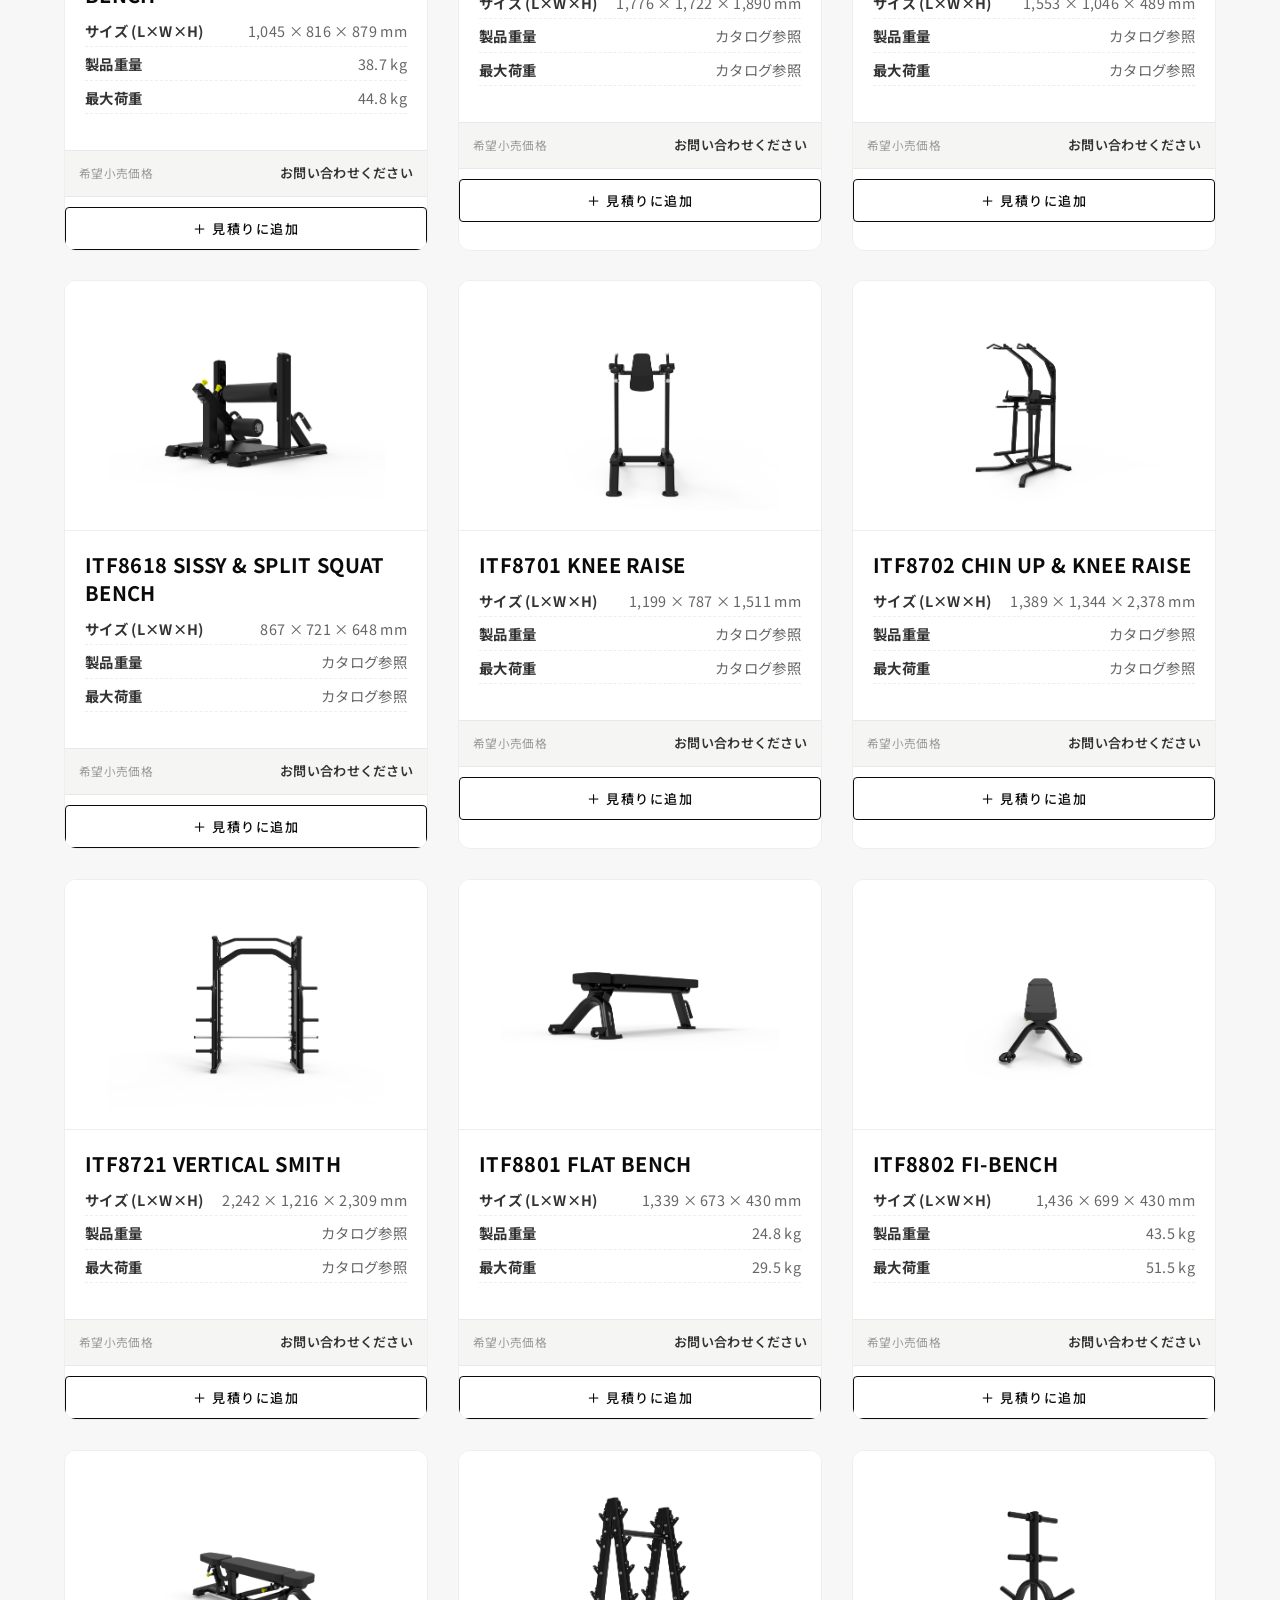
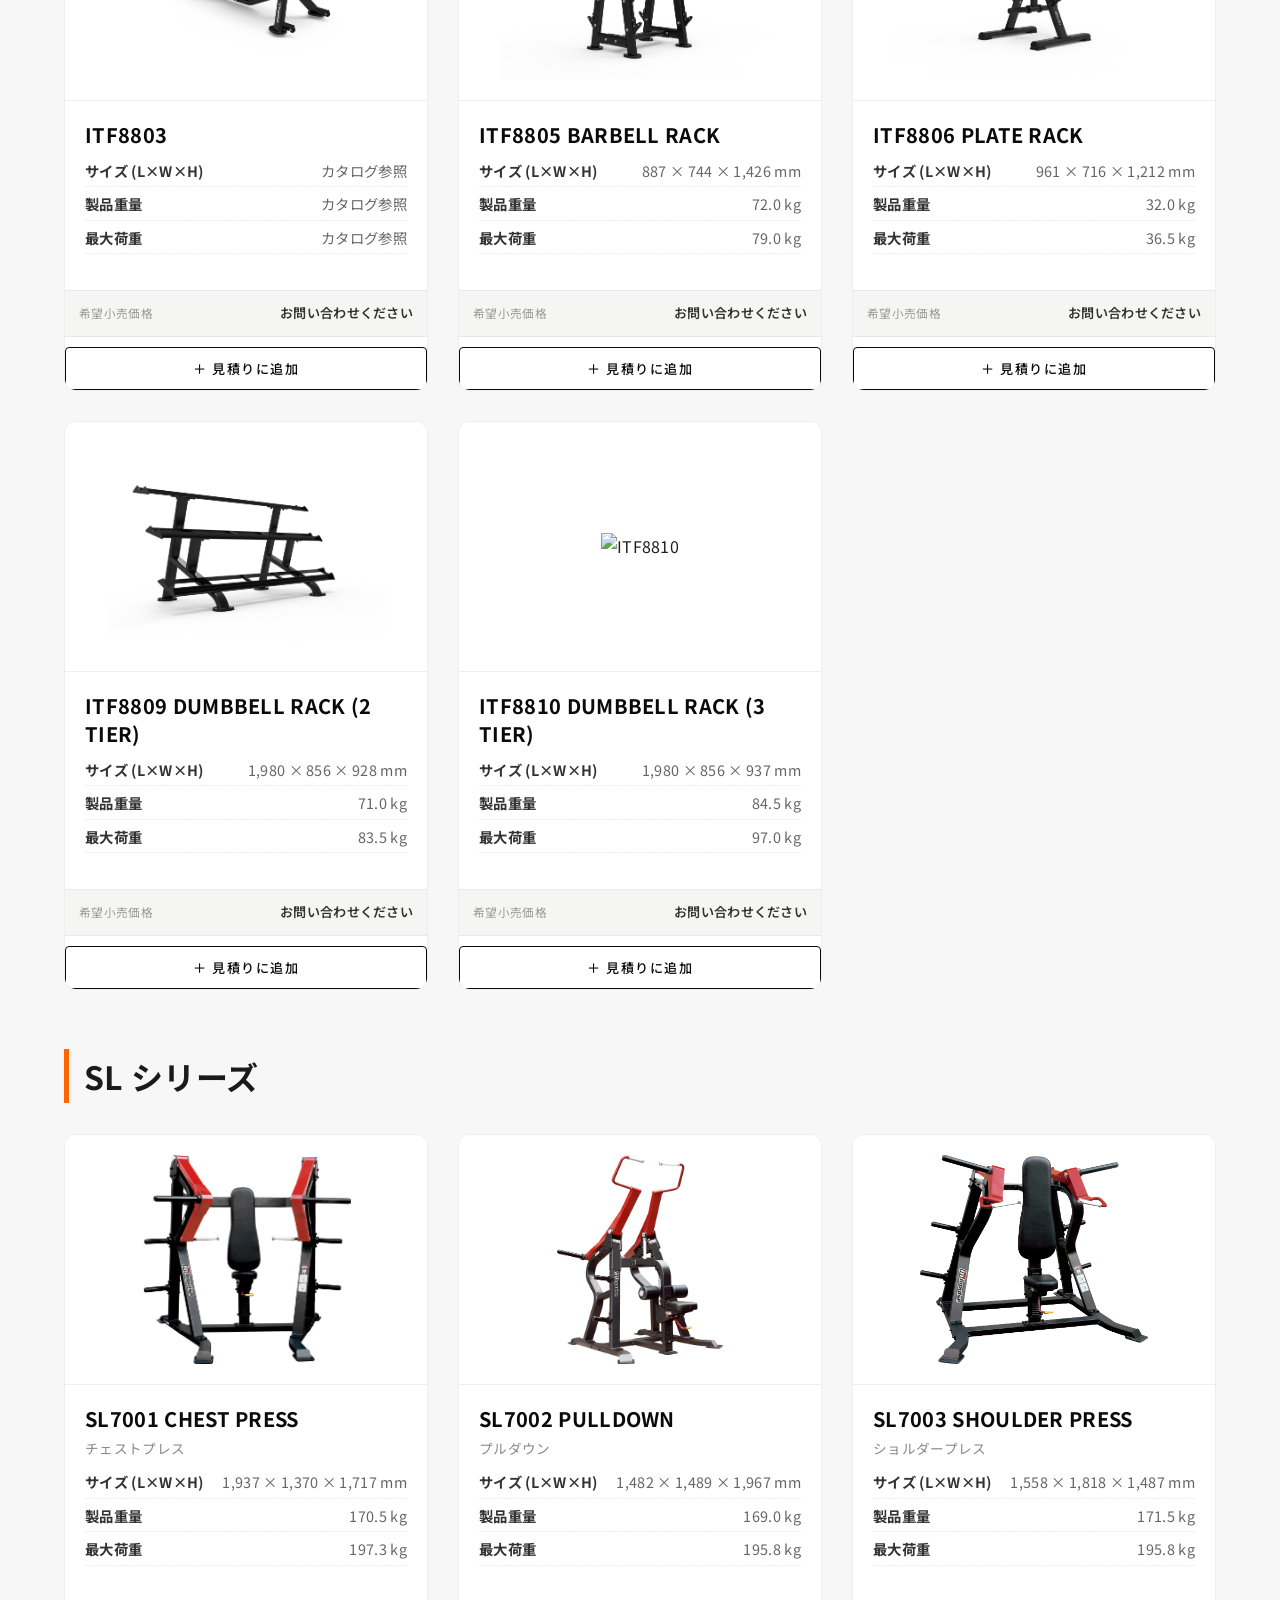
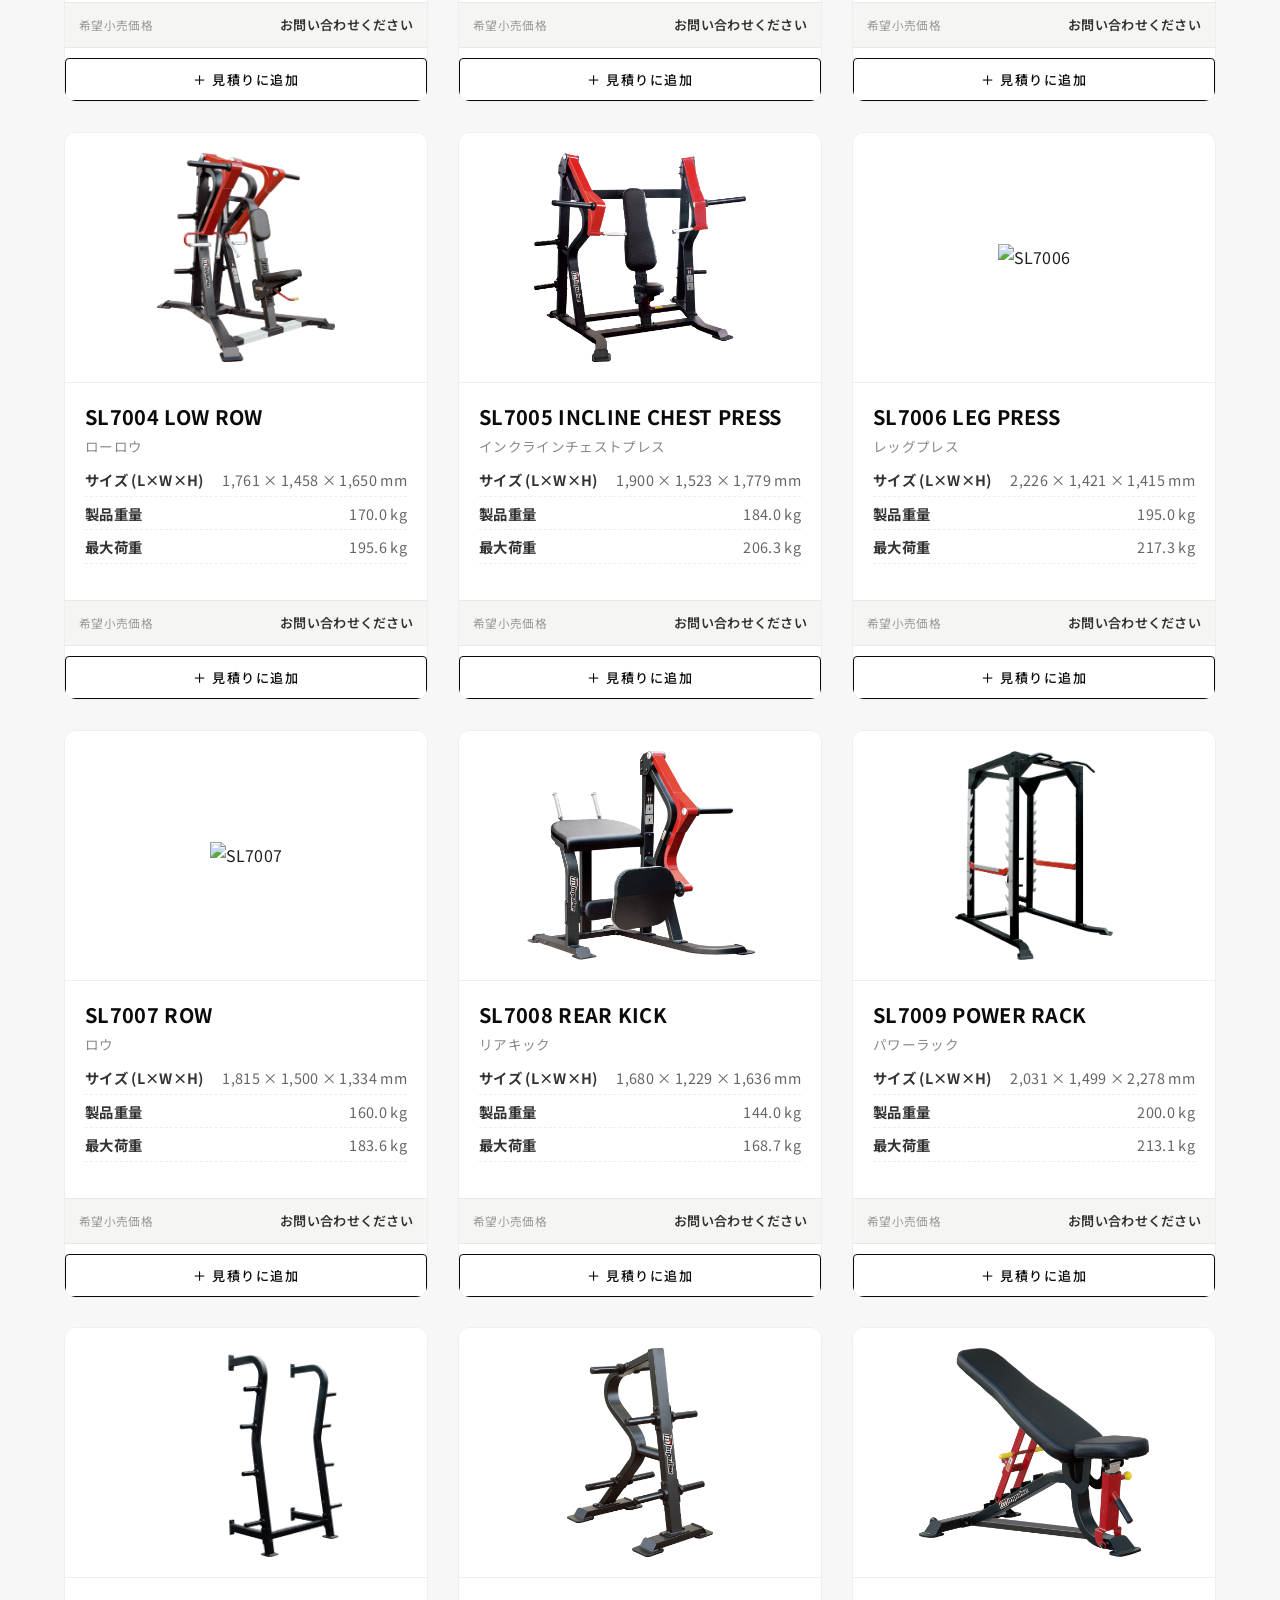
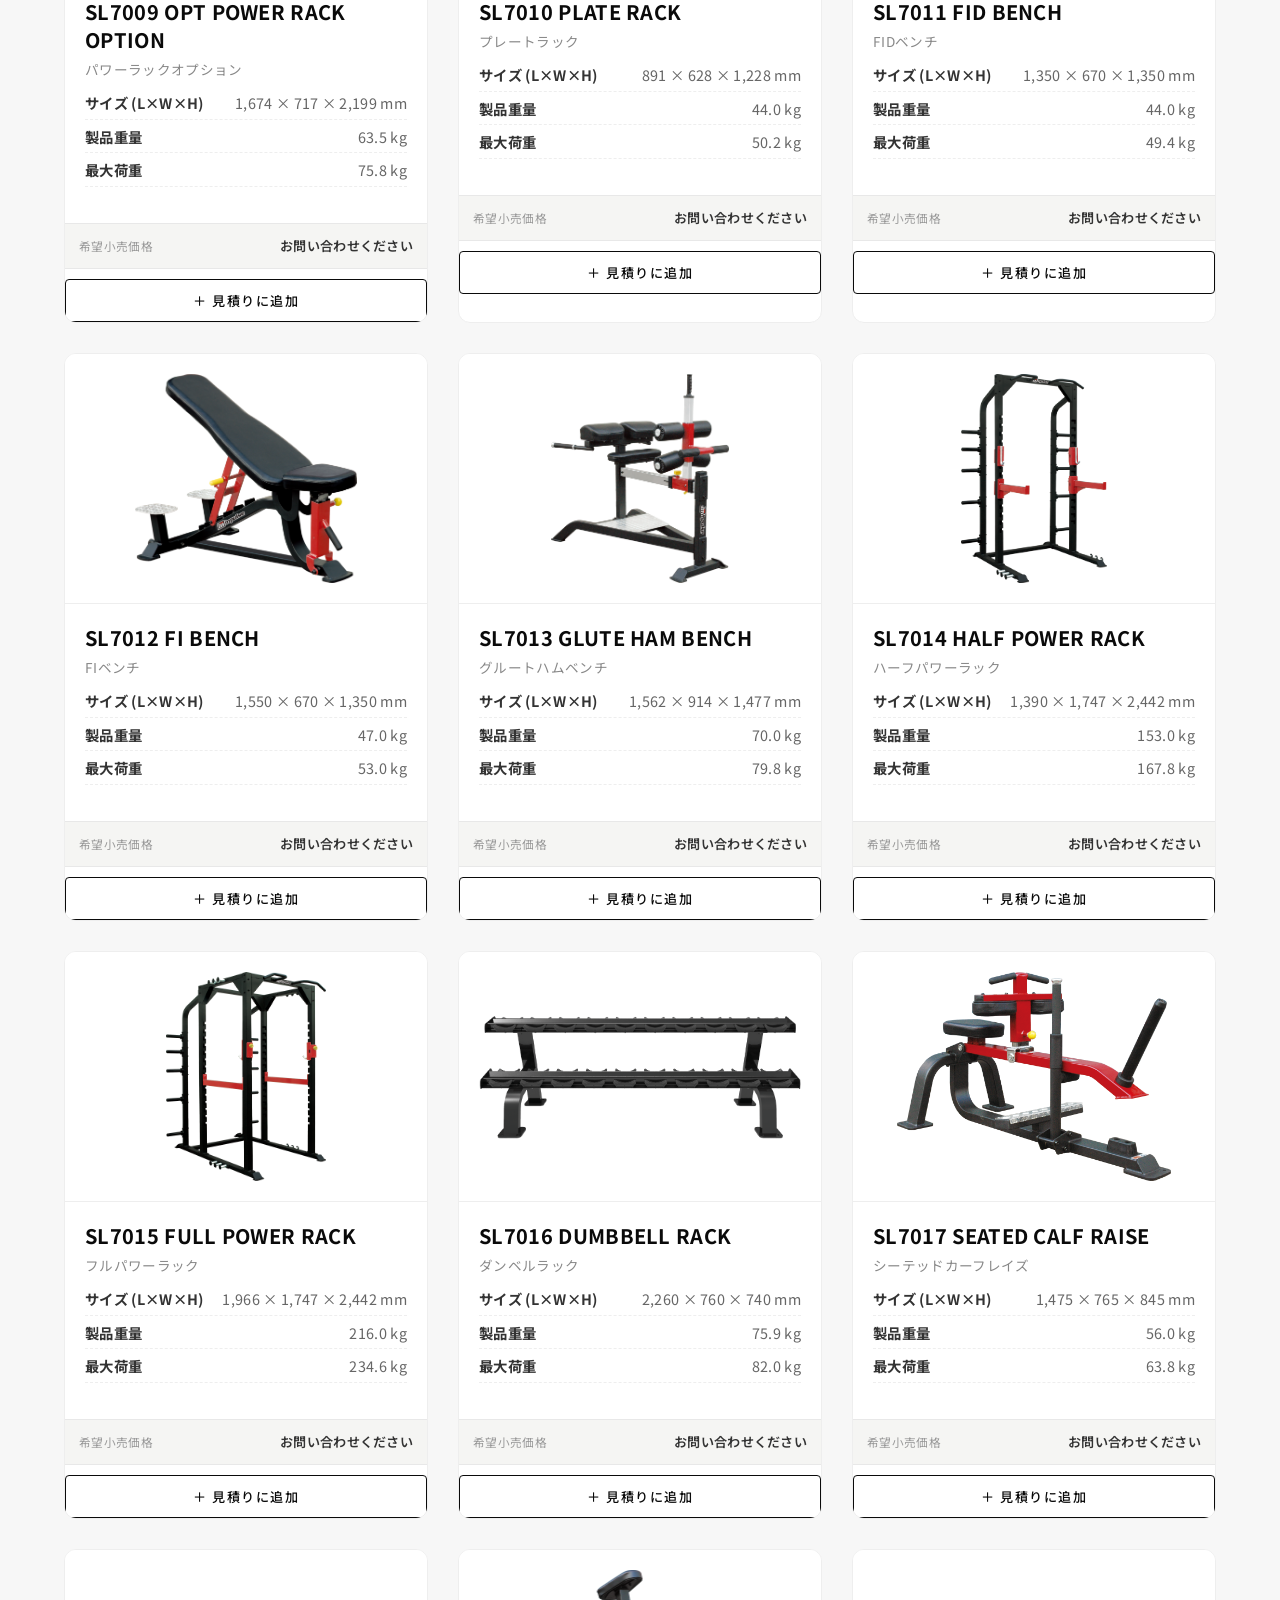
==== commit 20421b89: "Make hero logo animation crisp and fast, update catalog inquiry form to use mailto with correct emai" ====
--- a/catalog.html
+++ b/catalog.html
@@ -2942,7 +2942,7 @@
             <!-- Download PDF Section -->
             <div class="text-center" style="margin-top: 80px;">
                 <p style="margin-bottom: 20px; color: #555;">より詳細な情報や、その他のラインナップについてはカタログPDFにてご確認いただけます。</p>
-                <a href="#contact" class="btn btn-primary btn-large">カタログPDFを請求する</a>
+                <a href="index.html#contact" class="btn btn-primary btn-large">カタログPDFを請求する</a>
             </div>
 
         </div>
--- a/styles.css
+++ b/styles.css
@@ -163,6 +163,20 @@
 
 .logo {
     display: flex;
+    flex-direction: row;
+    align-items: center;
+    gap: 12px;
+}
+
+.header-logo-img {
+    height: 40px;
+    width: auto;
+    filter: invert(0);
+    /* Black original image, invert if needed. The background is white so black is good. */
+}
+
+.logo-text {
+    display: flex;
     flex-direction: column;
 }
 
@@ -170,6 +184,7 @@
     font-size: 1.2rem;
     font-weight: 700;
     color: var(--primary-color);
+    line-height: 1.2;
 }
 
 .logo-en {
@@ -356,8 +371,8 @@
 
 /* --- Wide Card List Container --- */
 .services-list {
-    display: flex;
-    flex-direction: column;
+    display: grid;
+    grid-template-columns: 1fr 1fr;
     gap: 32px;
     margin-top: 50px;
 }
@@ -380,9 +395,8 @@
 /* --- Wide Card Link: photo-left text-right --- */
 .service-card-link-wide {
     display: flex;
-    flex-direction: row;
-    min-height: 260px;
-    height: auto;
+    flex-direction: column;
+    height: 100%;
     color: inherit;
     text-decoration: none;
     border-radius: var(--border-radius);
@@ -391,13 +405,13 @@
 
 /* Reverse: photo-right text-left */
 .service-card-link-wide--reverse {
-    flex-direction: row-reverse;
+    flex-direction: column;
 }
 
 /* --- Photo Panel --- */
 .service-image-wide {
-    width: 42%;
-    min-height: 260px;
+    width: 100%;
+    height: 240px;
     flex-shrink: 0;
     background-size: cover;
     background-position: center;
@@ -542,15 +556,12 @@
 
 /* --- Responsive: stack vertically on mobile --- */
 @media (max-width: 768px) {
-
-    .service-card-link-wide,
-    .service-card-link-wide--reverse {
-        flex-direction: column;
-        height: auto;
+    .services-list {
+        grid-template-columns: 1fr;
+        gap: 30px;
     }
 
     .service-image-wide {
-        width: 100%;
         height: 220px;
     }
 
@@ -560,6 +571,31 @@
 
     .service-name {
         font-size: 1.25rem;
+        margin-bottom: 10px;
+    }
+
+    .service-desc {
+        font-size: 0.95rem;
+        line-height: 1.6;
+        margin-bottom: 15px;
+    }
+
+    .service-features {
+        margin-top: 15px;
+        padding-top: 15px;
+    }
+
+    .service-features li {
+        font-size: 0.85rem;
+    }
+
+    .service-brand {
+        font-size: 0.75rem;
+        padding: 6px 12px;
+    }
+
+    .service-visit-label {
+        font-size: 0.8rem;
     }
 }
 
@@ -1005,6 +1041,58 @@
     .catalog-tab {
         padding: 8px 20px;
         font-size: 0.88rem;
+    }
+
+    .catalog-grid {
+        grid-template-columns: repeat(2, 1fr);
+        gap: 10px;
+    }
+
+    .catalog-img-wrapper {
+        height: 140px;
+        padding: 10px;
+    }
+
+    .catalog-info {
+        padding: 12px 10px;
+    }
+
+    .catalog-name {
+        font-size: 0.9rem;
+        margin-bottom: 6px;
+    }
+
+    .catalog-name-jp {
+        font-size: 0.7rem;
+        margin-bottom: 8px;
+    }
+
+    .catalog-meta {
+        font-size: 0.75rem;
+    }
+
+    /* Adjust inquiry flow elements for smaller width */
+    .inquiry-price {
+        padding: 8px 10px;
+        margin-top: 10px;
+        margin-bottom: 8px;
+        flex-direction: column;
+        align-items: flex-start;
+        gap: 2px;
+    }
+
+    .price-label {
+        font-size: 0.65rem;
+    }
+
+    .price-value {
+        font-size: 0.75rem;
+    }
+
+    .btn-add-to-estimate {
+        padding: 8px 6px;
+        font-size: 0.7rem;
+        letter-spacing: 0;
     }
 }
 
@@ -1322,4 +1410,241 @@
         right: 16px;
         bottom: 100px;
     }
+}
+
+/* =========================================================================
+   Equipment Selection Modal
+   ========================================================================= */
+.equipment-modal {
+    position: fixed;
+    top: 0;
+    left: 0;
+    width: 100%;
+    height: 100%;
+    display: none;
+    z-index: 10000;
+    align-items: center;
+    justify-content: center;
+}
+
+.equipment-modal.show {
+    display: flex;
+}
+
+.equipment-modal-overlay {
+    position: absolute;
+    inset: 0;
+    background: rgba(15, 32, 39, 0.7);
+    backdrop-filter: blur(8px);
+    -webkit-backdrop-filter: blur(8px);
+}
+
+.equipment-modal-content {
+    position: relative;
+    background: var(--bg-white);
+    border-radius: var(--border-radius);
+    padding: 40px;
+    max-width: 800px;
+    width: 90%;
+    box-shadow: 0 25px 50px rgba(0, 0, 0, 0.3);
+    text-align: center;
+    animation: elegantEntrance 0.5s ease-out;
+    z-index: 2;
+}
+
+.equipment-modal-close {
+    position: absolute;
+    top: 20px;
+    right: 25px;
+    font-size: 2.2rem;
+    color: #999;
+    cursor: pointer;
+    line-height: 1;
+    transition: color 0.3s;
+}
+
+.equipment-modal-close:hover {
+    color: var(--primary-color);
+}
+
+.equipment-modal-title {
+    font-size: 1.8rem;
+    color: var(--primary-color);
+    margin-bottom: 15px;
+    font-family: var(--font-heading);
+    letter-spacing: 0.05em;
+}
+
+.equipment-modal-desc {
+    color: var(--text-muted);
+    margin-bottom: 35px;
+    font-size: 0.95rem;
+}
+
+.equipment-grid {
+    display: grid;
+    grid-template-columns: 1fr 1fr;
+    gap: 30px;
+}
+
+.equipment-card {
+    display: flex;
+    flex-direction: column;
+    border-radius: 12px;
+    overflow: hidden;
+    background: #fff;
+    border: 1px solid rgba(0, 0, 0, 0.06);
+    transition: transform var(--transition-speed), box-shadow var(--transition-speed);
+    text-decoration: none;
+    color: inherit;
+}
+
+.equipment-card:hover {
+    transform: translateY(-6px);
+    box-shadow: 0 15px 35px rgba(0, 0, 0, 0.1);
+}
+
+.equipment-card-img {
+    height: 200px;
+    background-size: cover;
+    background-position: center;
+}
+
+.impulse-marketing-bg {
+    background-image: url('images/impulse-marketing.jpg');
+}
+
+.livepro-bg {
+    background: linear-gradient(135deg, #1f2937 0%, #0f172a 100%);
+    display: flex;
+    align-items: center;
+    justify-content: center;
+    position: relative;
+    overflow: hidden;
+}
+
+.livepro-bg::before {
+    content: '';
+    position: absolute;
+    inset: 0;
+    background: radial-gradient(circle at center, rgba(255, 255, 255, 0.05) 0%, transparent 70%);
+}
+
+.livepro-bg::after {
+    content: 'LIVEPRO';
+    font-family: var(--font-heading);
+    font-size: 3rem;
+    color: rgba(255, 255, 255, 0.06);
+    font-weight: 800;
+    letter-spacing: 4px;
+}
+
+.equipment-card-text {
+    padding: 24px;
+    display: flex;
+    flex-direction: column;
+    align-items: center;
+    justify-content: center;
+    gap: 15px;
+    background: #fff;
+}
+
+.brand-logo-inline {
+    height: 32px;
+    width: auto;
+}
+
+.brand-text-inline {
+    font-family: var(--font-heading);
+    font-size: 1.6rem;
+    font-weight: 800;
+    color: #1f2937;
+    letter-spacing: 1.5px;
+    line-height: 32px;
+    /* to align with logo height */
+}
+
+.equipment-card-text p {
+    font-size: 0.95rem;
+    margin: 0;
+}
+
+@media (max-width: 768px) {
+    .equipment-grid {
+        grid-template-columns: 1fr;
+        gap: 20px;
+    }
+
+    .equipment-card-img {
+        height: 160px;
+    }
+
+    .equipment-modal-content {
+        padding: 30px 20px;
+    }
+}
+
+
+/* =========================================================================
+   Hero Logo Introduction Animation
+   ========================================================================= */
+.hero-intro-anim {
+    position: absolute;
+    top: 0;
+    left: 0;
+    width: 100%;
+    height: 100%;
+    display: flex;
+    align-items: center;
+    justify-content: center;
+    z-index: 4;
+    pointer-events: none;
+}
+
+.intro-logo {
+    width: 300px;
+    max-width: 80%;
+    filter: invert(1) brightness(2);
+    /* White for the dark hero background */
+    opacity: 0;
+    transform: translateX(-100vw);
+    animation: logoSlideInAndOut 1s cubic-bezier(0.4, 0, 0.2, 1) forwards;
+}
+
+@keyframes logoSlideInAndOut {
+    0% {
+        opacity: 0;
+        transform: translateX(-50vw);
+    }
+
+    30% {
+        opacity: 1;
+        transform: translateX(-10vw);
+    }
+
+    70% {
+        opacity: 1;
+        transform: translateX(10vw);
+    }
+
+    100% {
+        opacity: 0;
+        transform: translateX(50vw);
+        filter: invert(1) brightness(2);
+    }
+}
+
+.hero-anim-up {
+    animation: elegantEntrance 1.8s cubic-bezier(0.25, 1, 0.3, 1) forwards;
+    opacity: 0;
+    animation-delay: 0.8s;
+    /* Start fading in as logo fades out */
+}
+
+.hero-delay-1 {
+    animation-delay: 1.0s;
+}
+
+.hero-delay-2 {
+    animation-delay: 1.2s;
 }
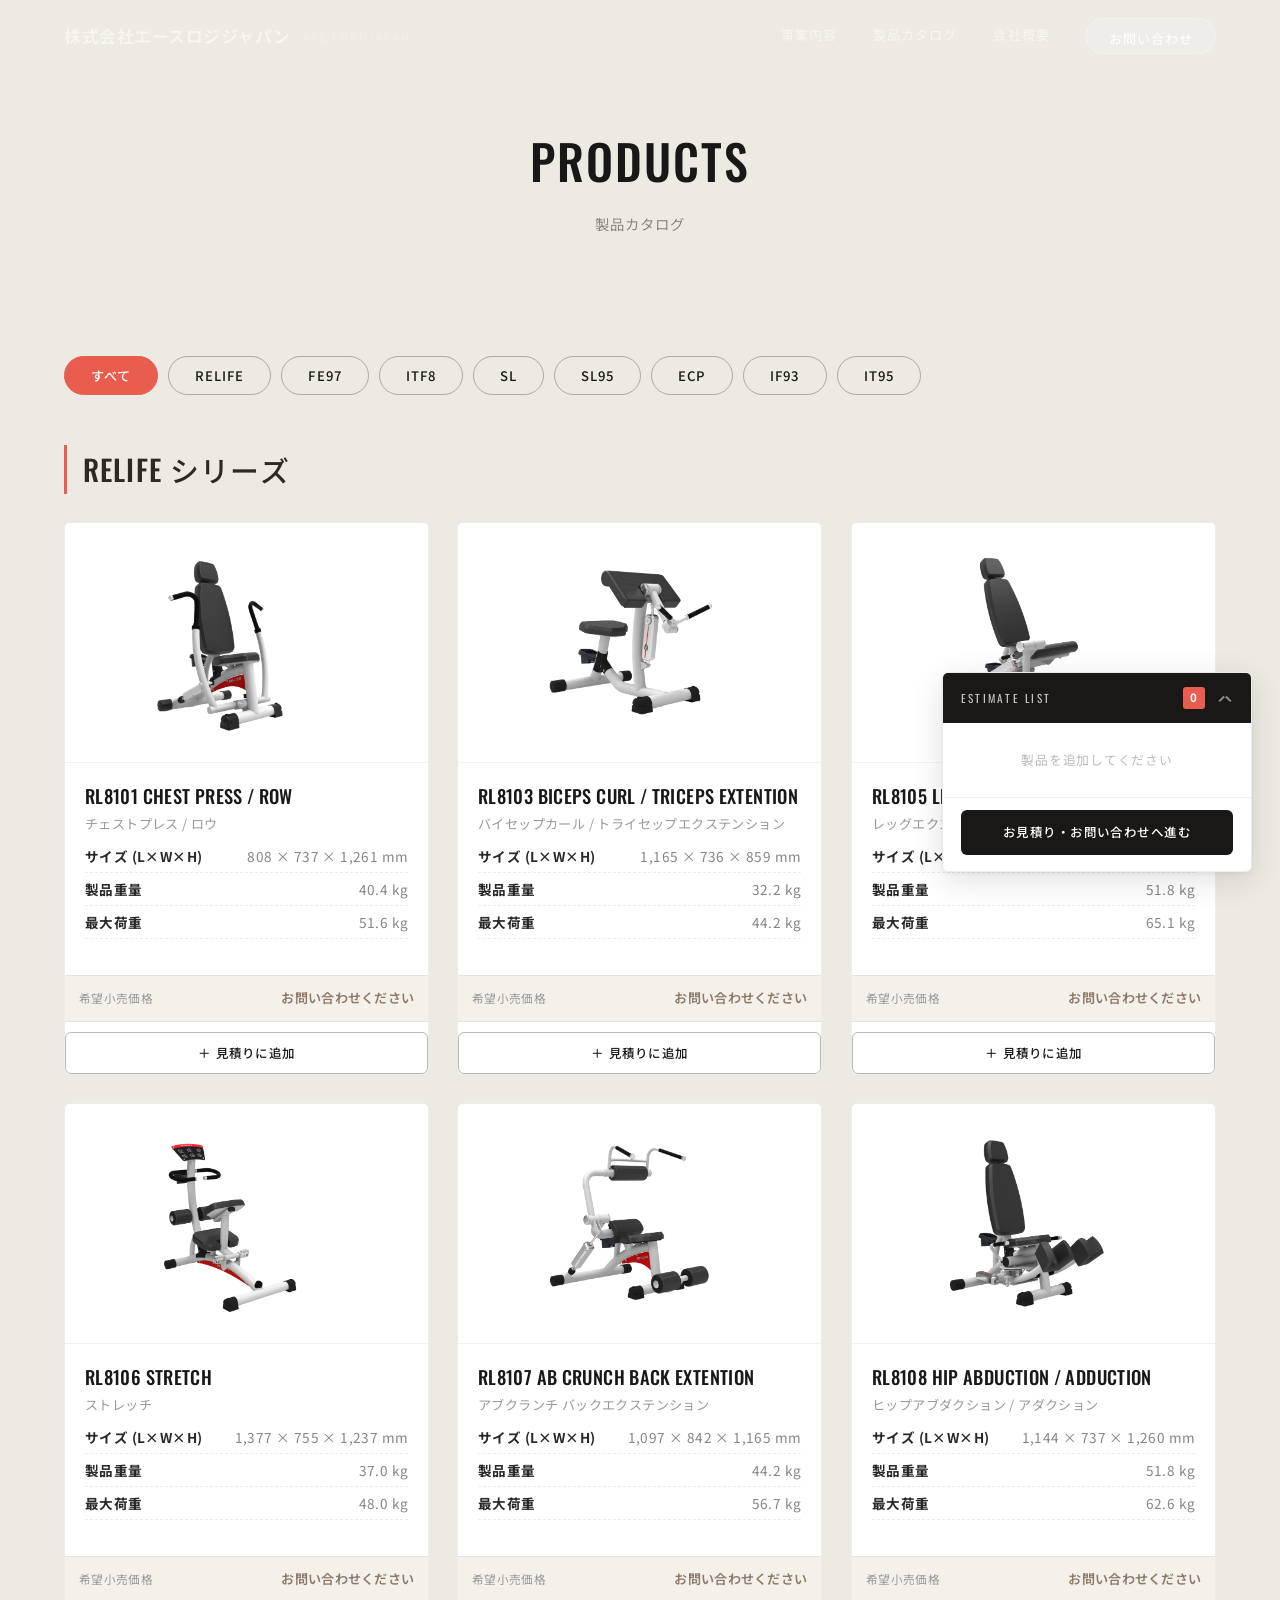
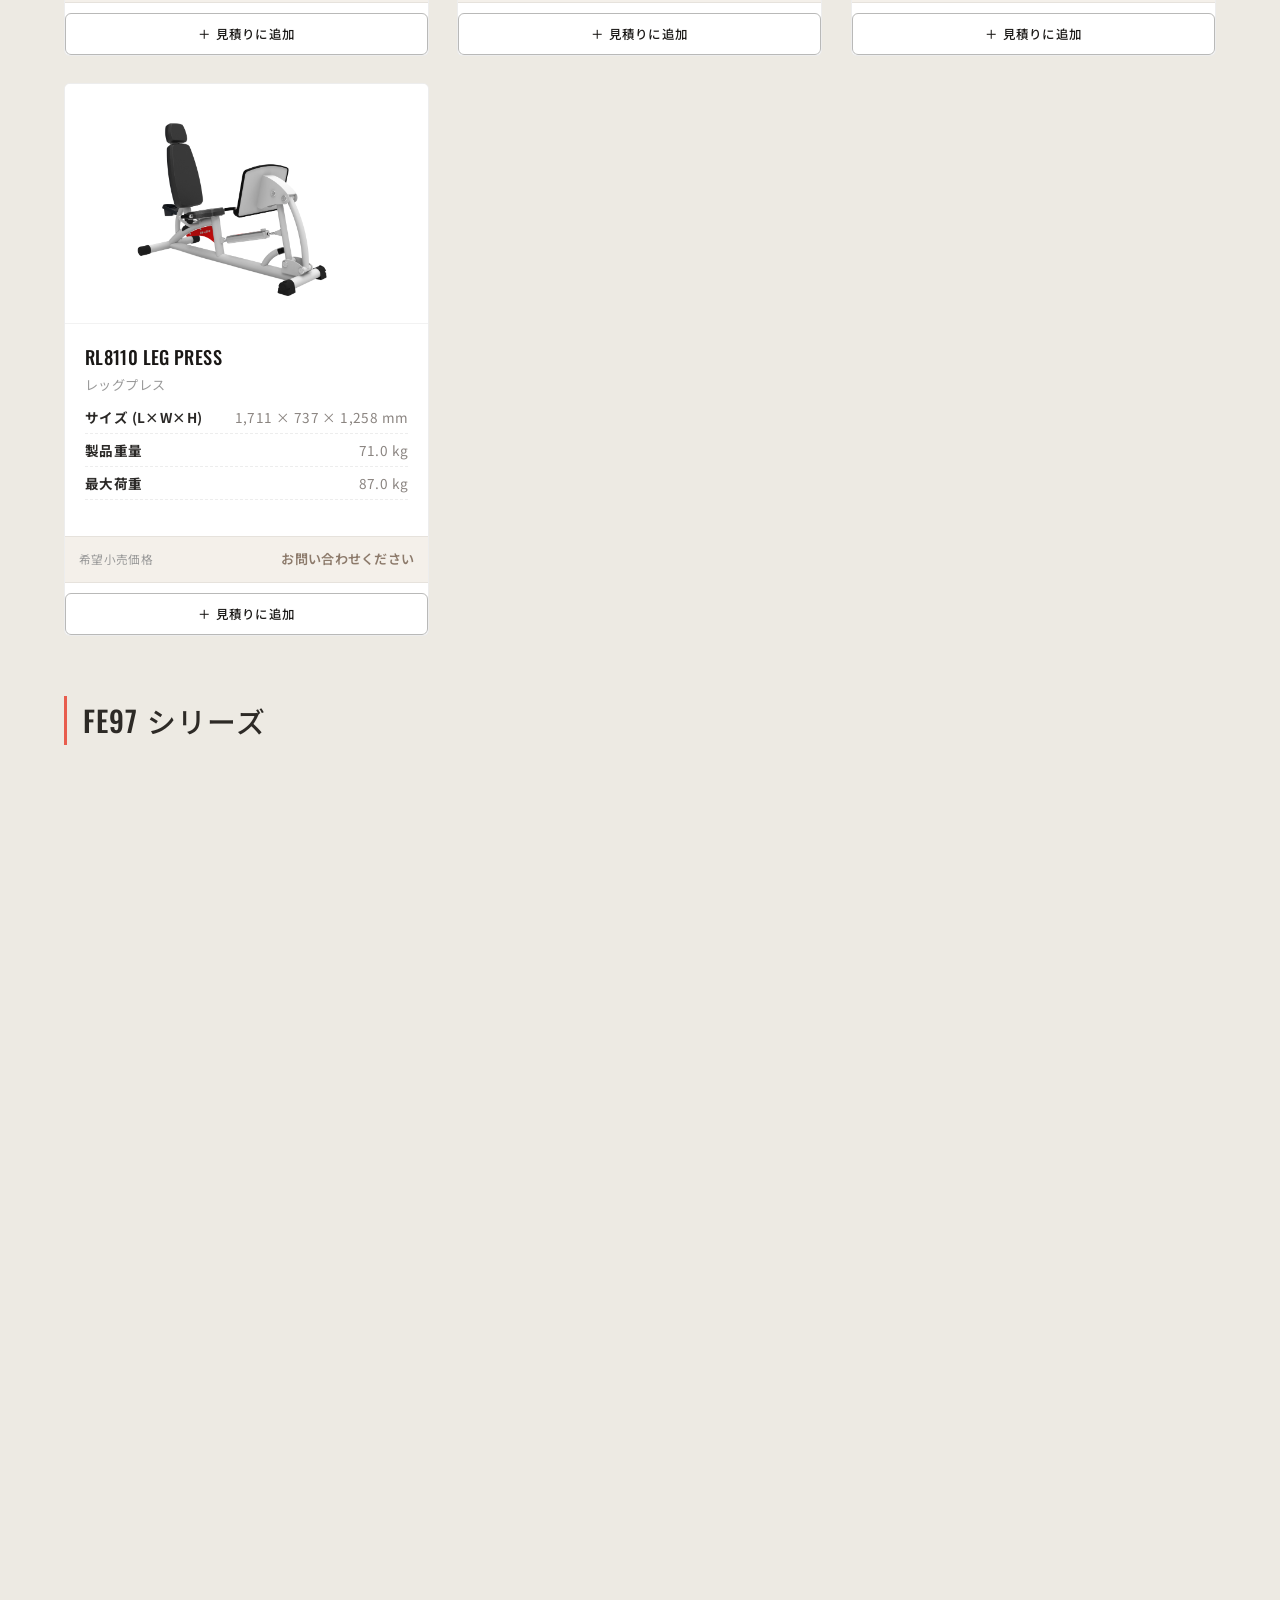
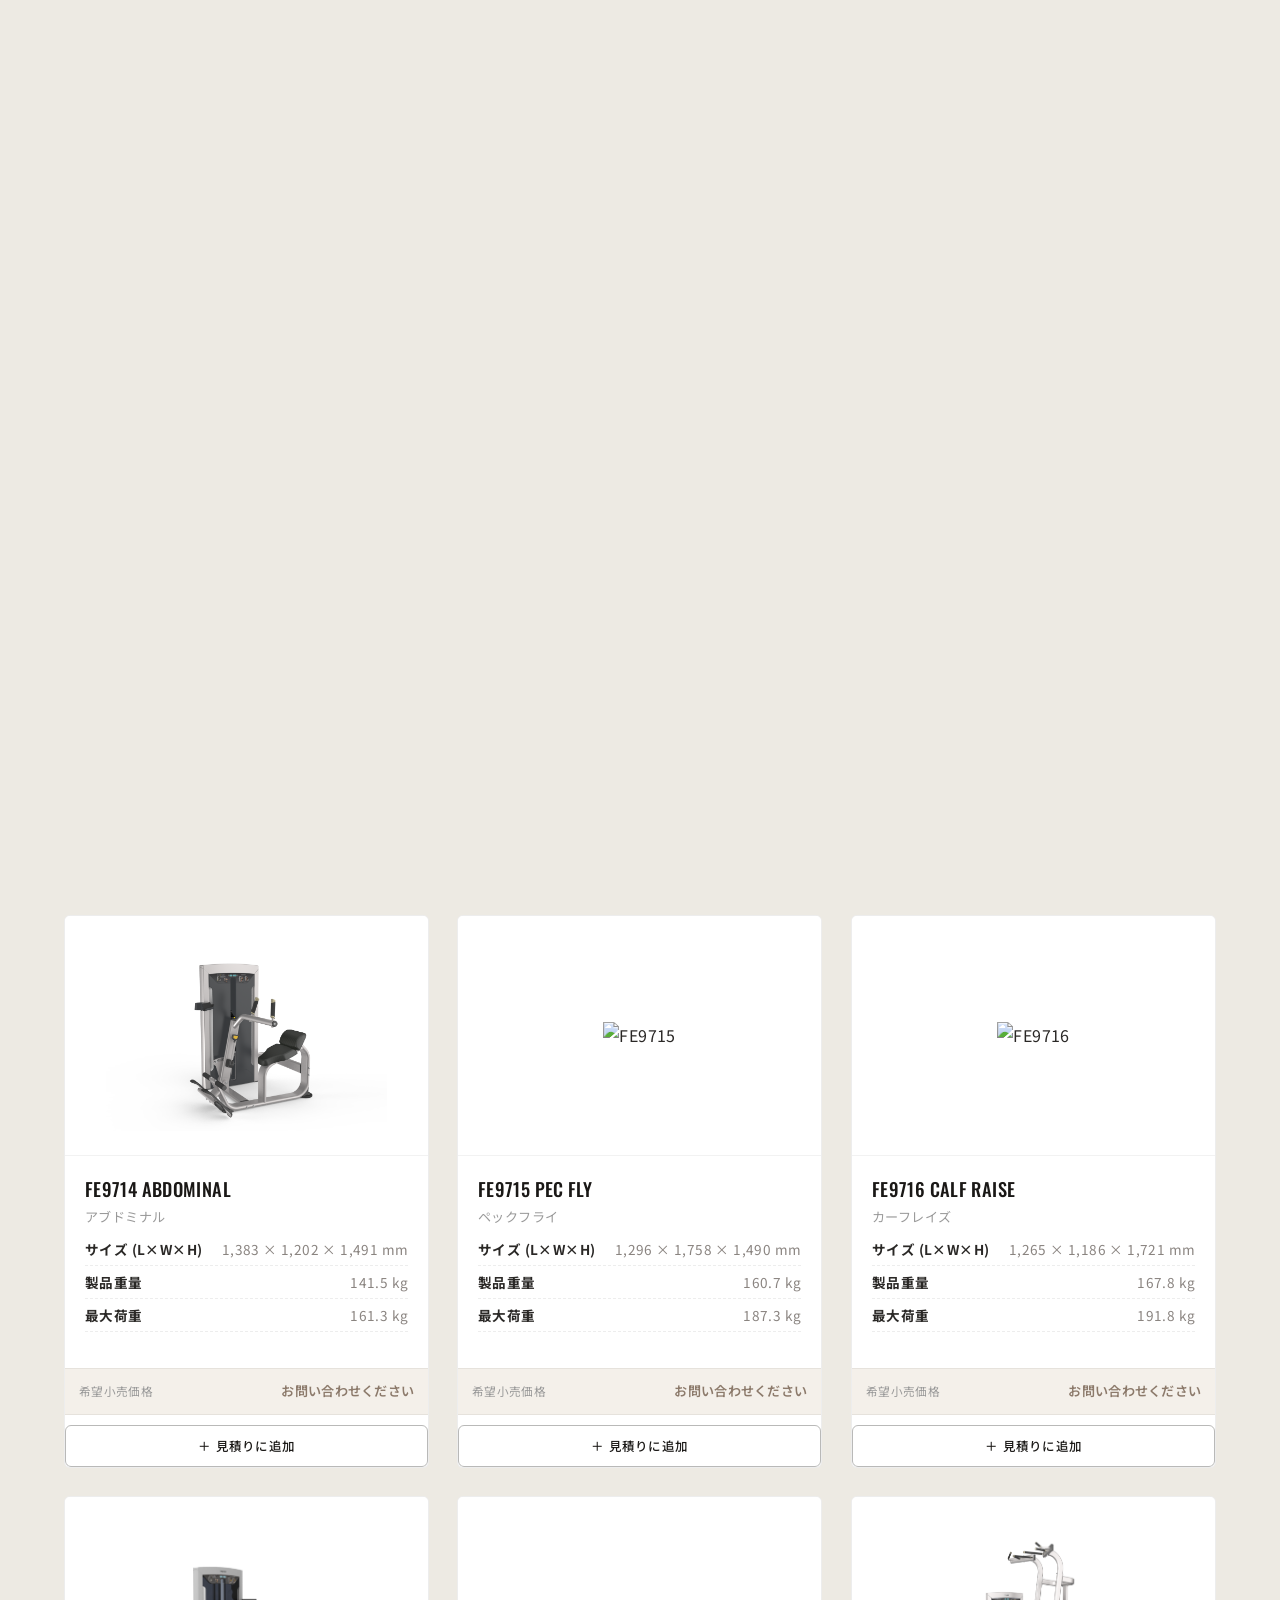
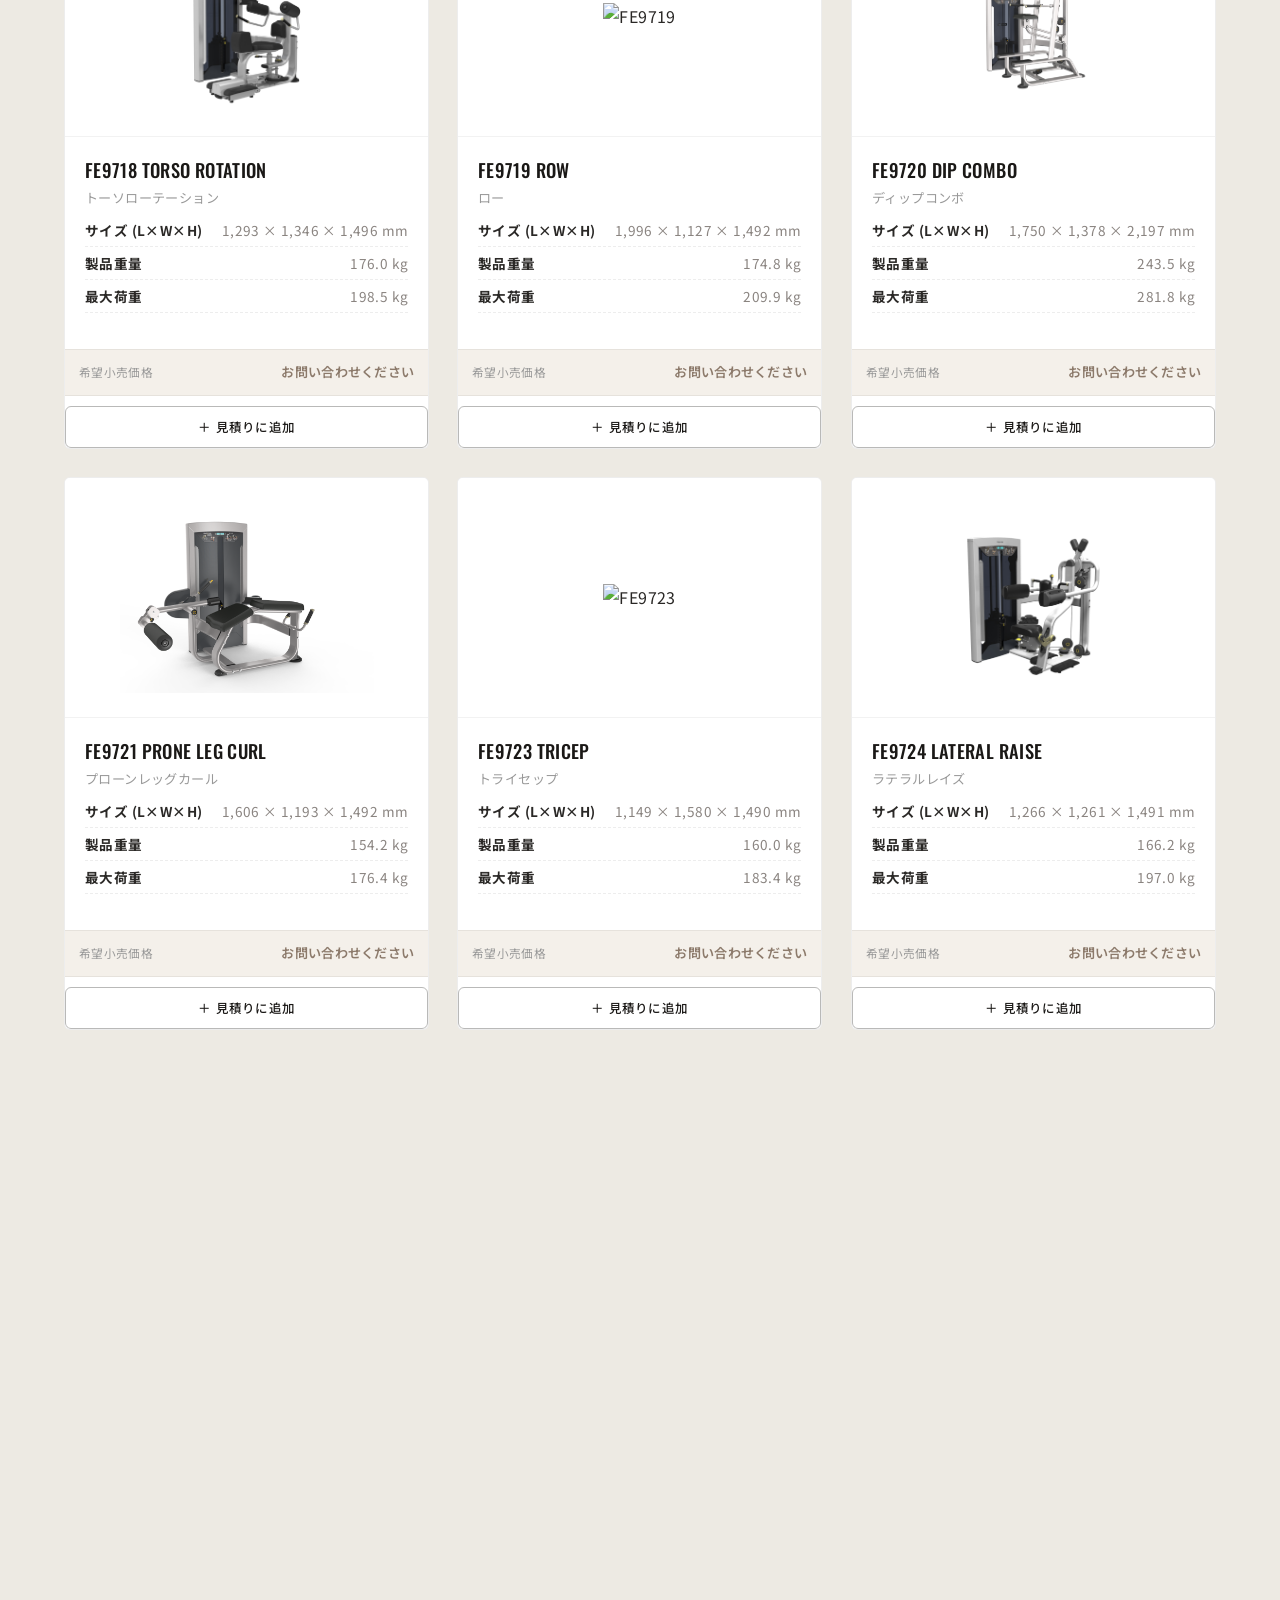
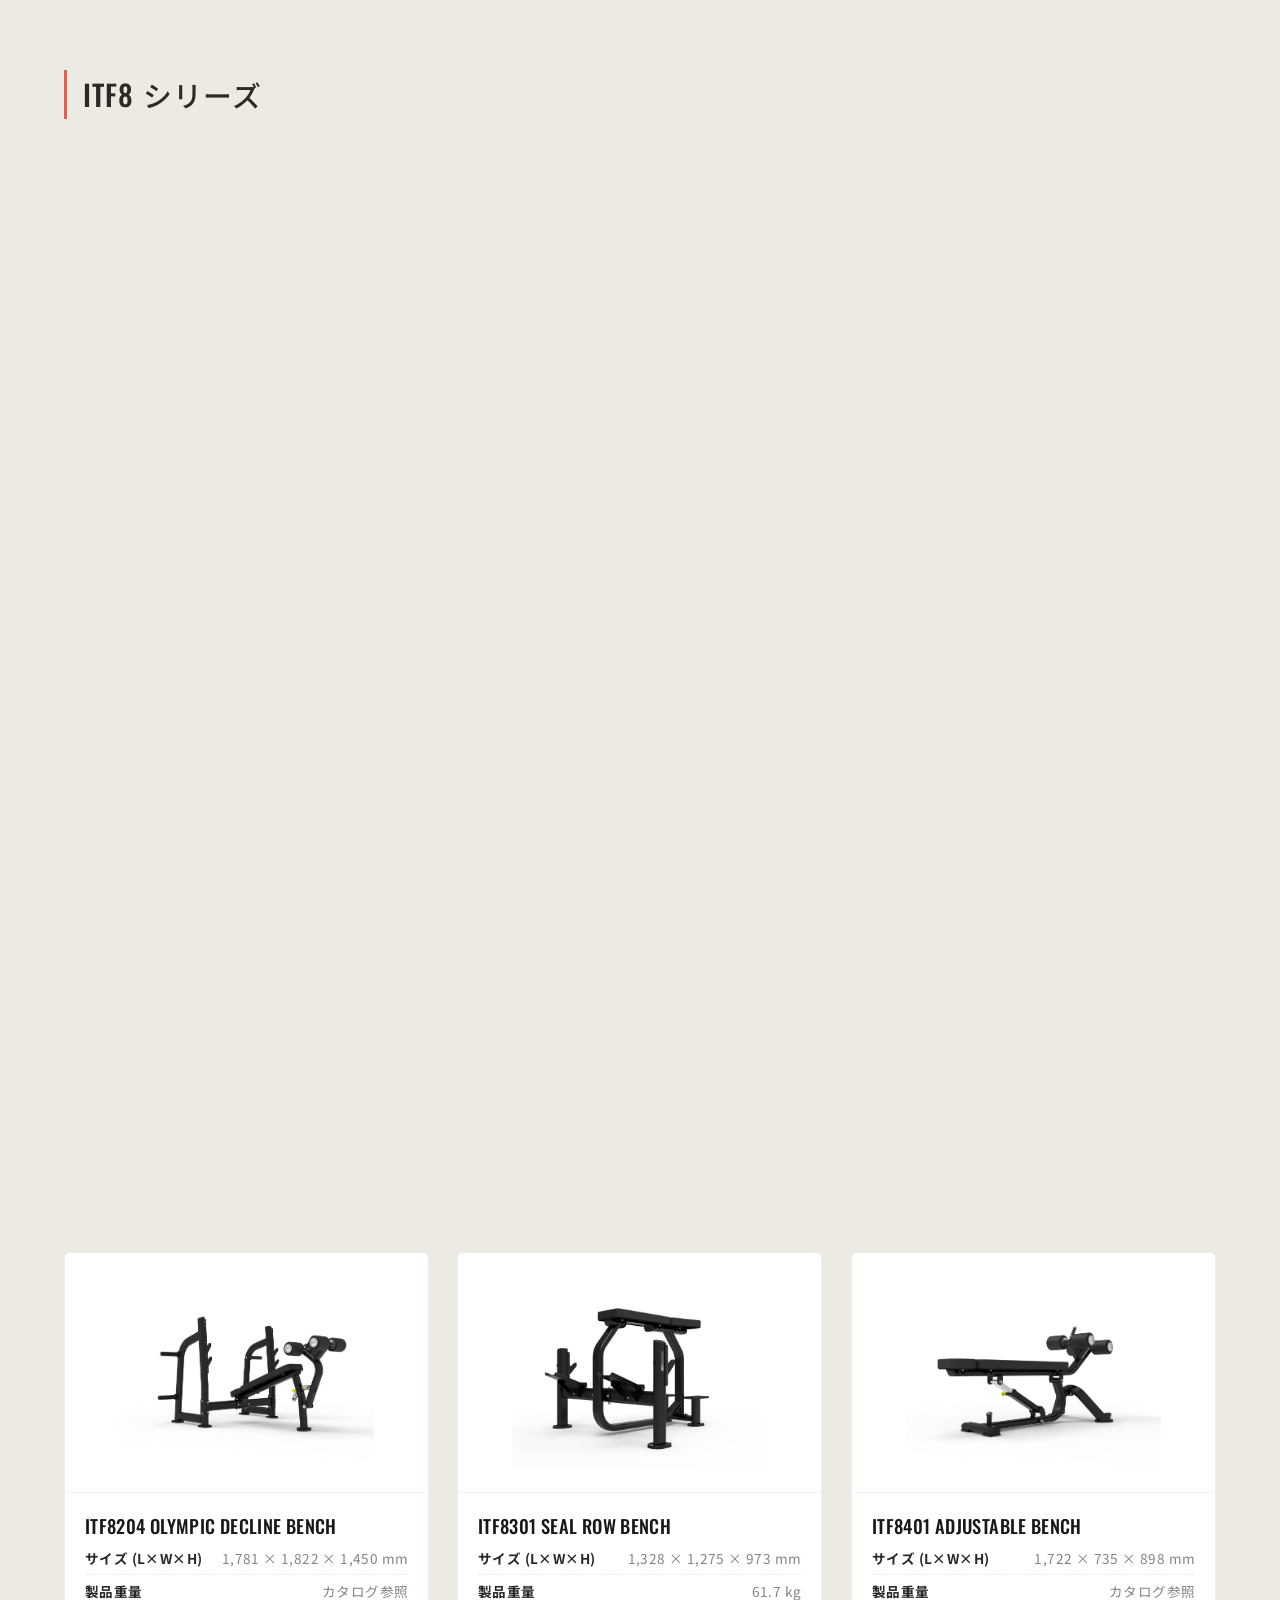
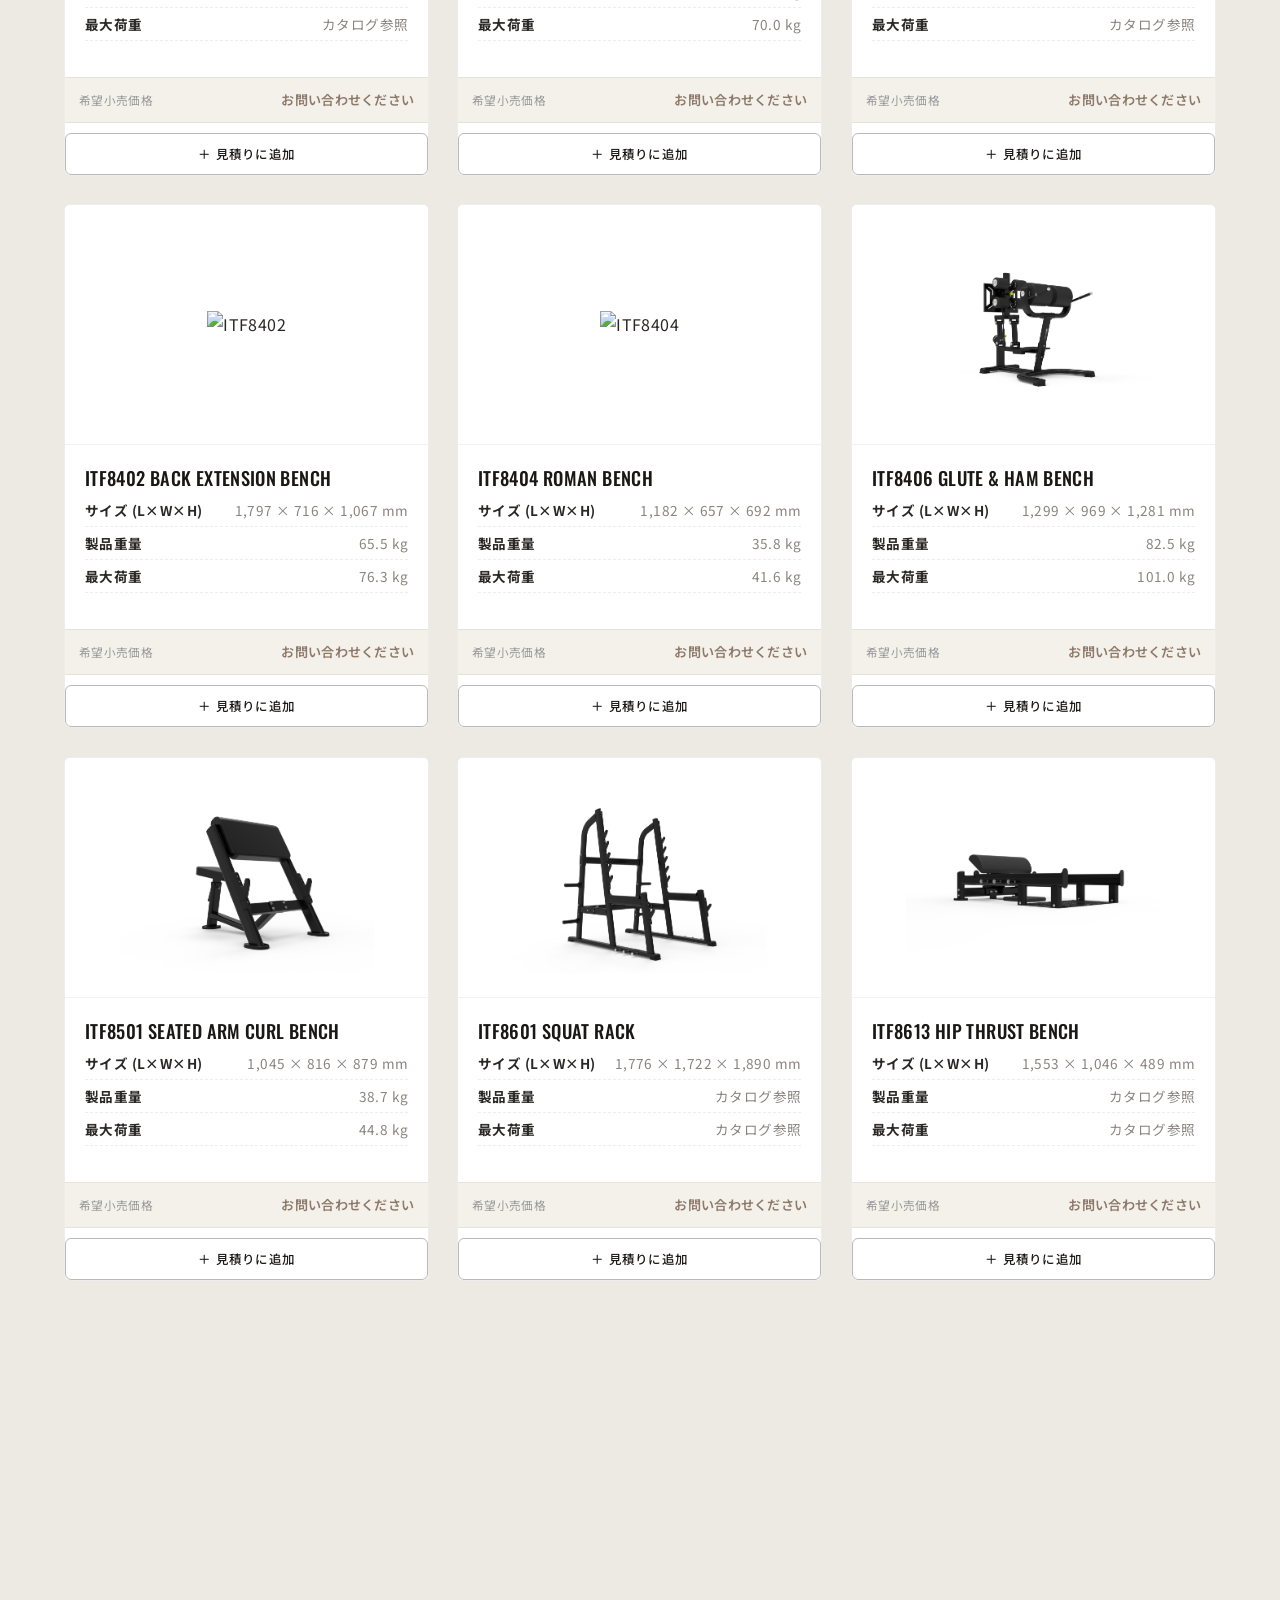
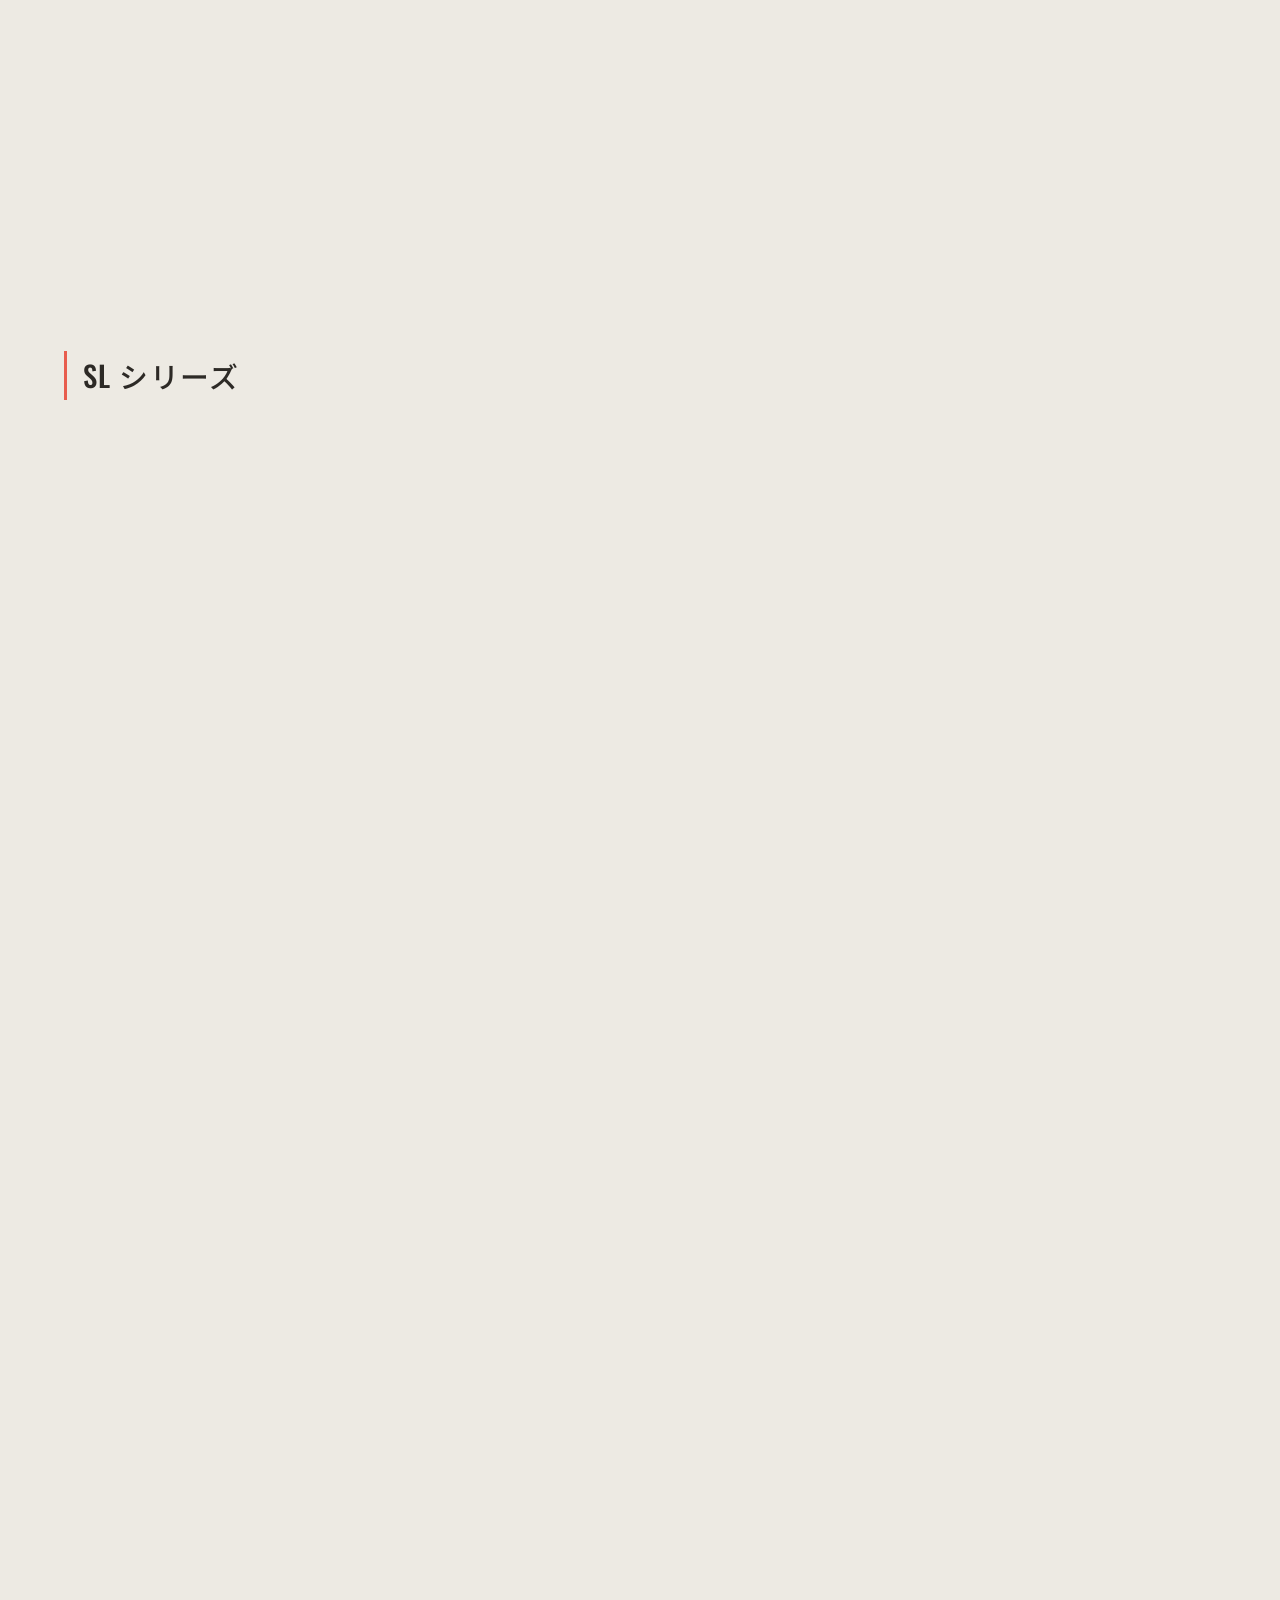
==== commit b2f349b3: "update styles and cart functionality" ====
--- a/catalog.html
+++ b/catalog.html
@@ -67,6 +67,8 @@
                 <button class="catalog-tab" onclick="filterCatalog('sl')">SL</button>
                 <button class="catalog-tab" onclick="filterCatalog('sl95')">SL95</button>
                 <button class="catalog-tab" onclick="filterCatalog('ecp')">ECP</button>
+                <button class="catalog-tab" onclick="filterCatalog('if93')">IF93</button>
+                <button class="catalog-tab" onclick="filterCatalog('it95')">IT95</button>
             </div>
 
             <!-- Category 1: RELIFE -->
@@ -2938,6 +2940,1385 @@
 
                 </div>
             </div>
+
+            <!-- Category: IF93 -->
+            <div class="catalog-category" data-series="if93" style="margin-top: 60px;">
+                <h2 class="catalog-category-title animate-up delay-1">IF93 シリーズ</h2>
+                <div class="catalog-grid">
+
+                    <!-- IF9301 -->
+                    <div class="catalog-item animate-up reveal delay-1">
+                        <div class="catalog-img-wrapper" style="background-color:white;">
+                            <img src="images/if93/9301透過.png" alt="IF9301">
+                        </div>
+                        <div class="catalog-info">
+                            <h3 class="catalog-name">IF9301</h3>
+                            <div class="catalog-meta">
+                                <span><strong>サイズ (L×W×H)</strong> カタログ参照</span>
+                                <span><strong>製品重量</strong> カタログ参照</span>
+                                <span><strong>最大荷重</strong> カタログ参照</span>
+                            </div>
+                        </div>
+                        <div class="inquiry-price">
+                            <span class="price-label">希望小売価格</span>
+                            <span class="price-value">お問い合わせください</span>
+                        </div>
+                        <button class="btn-add-to-estimate" onclick="addToEstimate(this)">
+                            ＋ 見積りに追加
+                        </button>
+                    </div>
+
+                    <!-- IF9302 -->
+                    <div class="catalog-item animate-up reveal delay-2">
+                        <div class="catalog-img-wrapper" style="background-color:white;">
+                            <img src="images/if93/9302透過.png" alt="IF9302">
+                        </div>
+                        <div class="catalog-info">
+                            <h3 class="catalog-name">IF9302</h3>
+                            <div class="catalog-meta">
+                                <span><strong>サイズ (L×W×H)</strong> カタログ参照</span>
+                                <span><strong>製品重量</strong> カタログ参照</span>
+                                <span><strong>最大荷重</strong> カタログ参照</span>
+                            </div>
+                        </div>
+                        <div class="inquiry-price">
+                            <span class="price-label">希望小売価格</span>
+                            <span class="price-value">お問い合わせください</span>
+                        </div>
+                        <button class="btn-add-to-estimate" onclick="addToEstimate(this)">
+                            ＋ 見積りに追加
+                        </button>
+                    </div>
+
+                    <!-- IF9303 -->
+                    <div class="catalog-item animate-up reveal delay-3">
+                        <div class="catalog-img-wrapper" style="background-color:white;">
+                            <img src="images/if93/9303透過.png" alt="IF9303">
+                        </div>
+                        <div class="catalog-info">
+                            <h3 class="catalog-name">IF9303</h3>
+                            <div class="catalog-meta">
+                                <span><strong>サイズ (L×W×H)</strong> カタログ参照</span>
+                                <span><strong>製品重量</strong> カタログ参照</span>
+                                <span><strong>最大荷重</strong> カタログ参照</span>
+                            </div>
+                        </div>
+                        <div class="inquiry-price">
+                            <span class="price-label">希望小売価格</span>
+                            <span class="price-value">お問い合わせください</span>
+                        </div>
+                        <button class="btn-add-to-estimate" onclick="addToEstimate(this)">
+                            ＋ 見積りに追加
+                        </button>
+                    </div>
+
+                    <!-- IF9304 -->
+                    <div class="catalog-item animate-up reveal delay-1">
+                        <div class="catalog-img-wrapper" style="background-color:white;">
+                            <img src="images/if93/9304透過.png" alt="IF9304">
+                        </div>
+                        <div class="catalog-info">
+                            <h3 class="catalog-name">IF9304</h3>
+                            <div class="catalog-meta">
+                                <span><strong>サイズ (L×W×H)</strong> カタログ参照</span>
+                                <span><strong>製品重量</strong> カタログ参照</span>
+                                <span><strong>最大荷重</strong> カタログ参照</span>
+                            </div>
+                        </div>
+                        <div class="inquiry-price">
+                            <span class="price-label">希望小売価格</span>
+                            <span class="price-value">お問い合わせください</span>
+                        </div>
+                        <button class="btn-add-to-estimate" onclick="addToEstimate(this)">
+                            ＋ 見積りに追加
+                        </button>
+                    </div>
+
+                    <!-- IF9305 -->
+                    <div class="catalog-item animate-up reveal delay-2">
+                        <div class="catalog-img-wrapper" style="background-color:white;">
+                            <img src="images/if93/9305透過.png" alt="IF9305">
+                        </div>
+                        <div class="catalog-info">
+                            <h3 class="catalog-name">IF9305</h3>
+                            <div class="catalog-meta">
+                                <span><strong>サイズ (L×W×H)</strong> カタログ参照</span>
+                                <span><strong>製品重量</strong> カタログ参照</span>
+                                <span><strong>最大荷重</strong> カタログ参照</span>
+                            </div>
+                        </div>
+                        <div class="inquiry-price">
+                            <span class="price-label">希望小売価格</span>
+                            <span class="price-value">お問い合わせください</span>
+                        </div>
+                        <button class="btn-add-to-estimate" onclick="addToEstimate(this)">
+                            ＋ 見積りに追加
+                        </button>
+                    </div>
+
+                    <!-- IF9306 -->
+                    <div class="catalog-item animate-up reveal delay-3">
+                        <div class="catalog-img-wrapper" style="background-color:white;">
+                            <img src="images/if93/9306透過.png" alt="IF9306">
+                        </div>
+                        <div class="catalog-info">
+                            <h3 class="catalog-name">IF9306</h3>
+                            <div class="catalog-meta">
+                                <span><strong>サイズ (L×W×H)</strong> カタログ参照</span>
+                                <span><strong>製品重量</strong> カタログ参照</span>
+                                <span><strong>最大荷重</strong> カタログ参照</span>
+                            </div>
+                        </div>
+                        <div class="inquiry-price">
+                            <span class="price-label">希望小売価格</span>
+                            <span class="price-value">お問い合わせください</span>
+                        </div>
+                        <button class="btn-add-to-estimate" onclick="addToEstimate(this)">
+                            ＋ 見積りに追加
+                        </button>
+                    </div>
+
+                    <!-- IF9308 -->
+                    <div class="catalog-item animate-up reveal delay-1">
+                        <div class="catalog-img-wrapper" style="background-color:white;">
+                            <img src="images/if93/9308透過.png" alt="IF9308">
+                        </div>
+                        <div class="catalog-info">
+                            <h3 class="catalog-name">IF9308</h3>
+                            <div class="catalog-meta">
+                                <span><strong>サイズ (L×W×H)</strong> カタログ参照</span>
+                                <span><strong>製品重量</strong> カタログ参照</span>
+                                <span><strong>最大荷重</strong> カタログ参照</span>
+                            </div>
+                        </div>
+                        <div class="inquiry-price">
+                            <span class="price-label">希望小売価格</span>
+                            <span class="price-value">お問い合わせください</span>
+                        </div>
+                        <button class="btn-add-to-estimate" onclick="addToEstimate(this)">
+                            ＋ 見積りに追加
+                        </button>
+                    </div>
+
+                    <!-- IF9310 -->
+                    <div class="catalog-item animate-up reveal delay-2">
+                        <div class="catalog-img-wrapper" style="background-color:white;">
+                            <img src="images/if93/9310透過.png" alt="IF9310">
+                        </div>
+                        <div class="catalog-info">
+                            <h3 class="catalog-name">IF9310</h3>
+                            <div class="catalog-meta">
+                                <span><strong>サイズ (L×W×H)</strong> カタログ参照</span>
+                                <span><strong>製品重量</strong> カタログ参照</span>
+                                <span><strong>最大荷重</strong> カタログ参照</span>
+                            </div>
+                        </div>
+                        <div class="inquiry-price">
+                            <span class="price-label">希望小売価格</span>
+                            <span class="price-value">お問い合わせください</span>
+                        </div>
+                        <button class="btn-add-to-estimate" onclick="addToEstimate(this)">
+                            ＋ 見積りに追加
+                        </button>
+                    </div>
+
+                    <!-- IF9312 -->
+                    <div class="catalog-item animate-up reveal delay-3">
+                        <div class="catalog-img-wrapper" style="background-color:white;">
+                            <img src="images/if93/9312透過.png" alt="IF9312">
+                        </div>
+                        <div class="catalog-info">
+                            <h3 class="catalog-name">IF9312</h3>
+                            <div class="catalog-meta">
+                                <span><strong>サイズ (L×W×H)</strong> カタログ参照</span>
+                                <span><strong>製品重量</strong> カタログ参照</span>
+                                <span><strong>最大荷重</strong> カタログ参照</span>
+                            </div>
+                        </div>
+                        <div class="inquiry-price">
+                            <span class="price-label">希望小売価格</span>
+                            <span class="price-value">お問い合わせください</span>
+                        </div>
+                        <button class="btn-add-to-estimate" onclick="addToEstimate(this)">
+                            ＋ 見積りに追加
+                        </button>
+                    </div>
+
+                    <!-- IF9314 -->
+                    <div class="catalog-item animate-up reveal delay-1">
+                        <div class="catalog-img-wrapper" style="background-color:white;">
+                            <img src="images/if93/9314透過.png" alt="IF9314">
+                        </div>
+                        <div class="catalog-info">
+                            <h3 class="catalog-name">IF9314</h3>
+                            <div class="catalog-meta">
+                                <span><strong>サイズ (L×W×H)</strong> カタログ参照</span>
+                                <span><strong>製品重量</strong> カタログ参照</span>
+                                <span><strong>最大荷重</strong> カタログ参照</span>
+                            </div>
+                        </div>
+                        <div class="inquiry-price">
+                            <span class="price-label">希望小売価格</span>
+                            <span class="price-value">お問い合わせください</span>
+                        </div>
+                        <button class="btn-add-to-estimate" onclick="addToEstimate(this)">
+                            ＋ 見積りに追加
+                        </button>
+                    </div>
+
+                    <!-- IF9315 -->
+                    <div class="catalog-item animate-up reveal delay-2">
+                        <div class="catalog-img-wrapper" style="background-color:white;">
+                            <img src="images/if93/9315透過.png" alt="IF9315">
+                        </div>
+                        <div class="catalog-info">
+                            <h3 class="catalog-name">IF9315</h3>
+                            <div class="catalog-meta">
+                                <span><strong>サイズ (L×W×H)</strong> カタログ参照</span>
+                                <span><strong>製品重量</strong> カタログ参照</span>
+                                <span><strong>最大荷重</strong> カタログ参照</span>
+                            </div>
+                        </div>
+                        <div class="inquiry-price">
+                            <span class="price-label">希望小売価格</span>
+                            <span class="price-value">お問い合わせください</span>
+                        </div>
+                        <button class="btn-add-to-estimate" onclick="addToEstimate(this)">
+                            ＋ 見積りに追加
+                        </button>
+                    </div>
+
+                    <!-- IF9316 -->
+                    <div class="catalog-item animate-up reveal delay-3">
+                        <div class="catalog-img-wrapper" style="background-color:white;">
+                            <img src="images/if93/9316透過.png" alt="IF9316">
+                        </div>
+                        <div class="catalog-info">
+                            <h3 class="catalog-name">IF9316</h3>
+                            <div class="catalog-meta">
+                                <span><strong>サイズ (L×W×H)</strong> カタログ参照</span>
+                                <span><strong>製品重量</strong> カタログ参照</span>
+                                <span><strong>最大荷重</strong> カタログ参照</span>
+                            </div>
+                        </div>
+                        <div class="inquiry-price">
+                            <span class="price-label">希望小売価格</span>
+                            <span class="price-value">お問い合わせください</span>
+                        </div>
+                        <button class="btn-add-to-estimate" onclick="addToEstimate(this)">
+                            ＋ 見積りに追加
+                        </button>
+                    </div>
+
+                    <!-- IF9317 -->
+                    <div class="catalog-item animate-up reveal delay-1">
+                        <div class="catalog-img-wrapper" style="background-color:white;">
+                            <img src="images/if93/9317透過.png" alt="IF9317">
+                        </div>
+                        <div class="catalog-info">
+                            <h3 class="catalog-name">IF9317</h3>
+                            <div class="catalog-meta">
+                                <span><strong>サイズ (L×W×H)</strong> カタログ参照</span>
+                                <span><strong>製品重量</strong> カタログ参照</span>
+                                <span><strong>最大荷重</strong> カタログ参照</span>
+                            </div>
+                        </div>
+                        <div class="inquiry-price">
+                            <span class="price-label">希望小売価格</span>
+                            <span class="price-value">お問い合わせください</span>
+                        </div>
+                        <button class="btn-add-to-estimate" onclick="addToEstimate(this)">
+                            ＋ 見積りに追加
+                        </button>
+                    </div>
+
+                    <!-- IF9318 -->
+                    <div class="catalog-item animate-up reveal delay-2">
+                        <div class="catalog-img-wrapper" style="background-color:white;">
+                            <img src="images/if93/9318透過.png" alt="IF9318">
+                        </div>
+                        <div class="catalog-info">
+                            <h3 class="catalog-name">IF9318</h3>
+                            <div class="catalog-meta">
+                                <span><strong>サイズ (L×W×H)</strong> カタログ参照</span>
+                                <span><strong>製品重量</strong> カタログ参照</span>
+                                <span><strong>最大荷重</strong> カタログ参照</span>
+                            </div>
+                        </div>
+                        <div class="inquiry-price">
+                            <span class="price-label">希望小売価格</span>
+                            <span class="price-value">お問い合わせください</span>
+                        </div>
+                        <button class="btn-add-to-estimate" onclick="addToEstimate(this)">
+                            ＋ 見積りに追加
+                        </button>
+                    </div>
+
+                    <!-- IF9319 -->
+                    <div class="catalog-item animate-up reveal delay-3">
+                        <div class="catalog-img-wrapper" style="background-color:white;">
+                            <img src="images/if93/9319透過.png" alt="IF9319">
+                        </div>
+                        <div class="catalog-info">
+                            <h3 class="catalog-name">IF9319</h3>
+                            <div class="catalog-meta">
+                                <span><strong>サイズ (L×W×H)</strong> カタログ参照</span>
+                                <span><strong>製品重量</strong> カタログ参照</span>
+                                <span><strong>最大荷重</strong> カタログ参照</span>
+                            </div>
+                        </div>
+                        <div class="inquiry-price">
+                            <span class="price-label">希望小売価格</span>
+                            <span class="price-value">お問い合わせください</span>
+                        </div>
+                        <button class="btn-add-to-estimate" onclick="addToEstimate(this)">
+                            ＋ 見積りに追加
+                        </button>
+                    </div>
+
+                    <!-- IF9320 -->
+                    <div class="catalog-item animate-up reveal delay-1">
+                        <div class="catalog-img-wrapper" style="background-color:white;">
+                            <img src="images/if93/9320.png" alt="IF9320">
+                        </div>
+                        <div class="catalog-info">
+                            <h3 class="catalog-name">IF9320</h3>
+                            <div class="catalog-meta">
+                                <span><strong>サイズ (L×W×H)</strong> カタログ参照</span>
+                                <span><strong>製品重量</strong> カタログ参照</span>
+                                <span><strong>最大荷重</strong> カタログ参照</span>
+                            </div>
+                        </div>
+                        <div class="inquiry-price">
+                            <span class="price-label">希望小売価格</span>
+                            <span class="price-value">お問い合わせください</span>
+                        </div>
+                        <button class="btn-add-to-estimate" onclick="addToEstimate(this)">
+                            ＋ 見積りに追加
+                        </button>
+                    </div>
+
+                    <!-- IF9321 -->
+                    <div class="catalog-item animate-up reveal delay-2">
+                        <div class="catalog-img-wrapper" style="background-color:white;">
+                            <img src="images/if93/9321透過.png" alt="IF9321">
+                        </div>
+                        <div class="catalog-info">
+                            <h3 class="catalog-name">IF9321</h3>
+                            <div class="catalog-meta">
+                                <span><strong>サイズ (L×W×H)</strong> カタログ参照</span>
+                                <span><strong>製品重量</strong> カタログ参照</span>
+                                <span><strong>最大荷重</strong> カタログ参照</span>
+                            </div>
+                        </div>
+                        <div class="inquiry-price">
+                            <span class="price-label">希望小売価格</span>
+                            <span class="price-value">お問い合わせください</span>
+                        </div>
+                        <button class="btn-add-to-estimate" onclick="addToEstimate(this)">
+                            ＋ 見積りに追加
+                        </button>
+                    </div>
+
+                    <!-- IF9322 -->
+                    <div class="catalog-item animate-up reveal delay-3">
+                        <div class="catalog-img-wrapper" style="background-color:white;">
+                            <img src="images/if93/9322透過.png" alt="IF9322">
+                        </div>
+                        <div class="catalog-info">
+                            <h3 class="catalog-name">IF9322</h3>
+                            <div class="catalog-meta">
+                                <span><strong>サイズ (L×W×H)</strong> カタログ参照</span>
+                                <span><strong>製品重量</strong> カタログ参照</span>
+                                <span><strong>最大荷重</strong> カタログ参照</span>
+                            </div>
+                        </div>
+                        <div class="inquiry-price">
+                            <span class="price-label">希望小売価格</span>
+                            <span class="price-value">お問い合わせください</span>
+                        </div>
+                        <button class="btn-add-to-estimate" onclick="addToEstimate(this)">
+                            ＋ 見積りに追加
+                        </button>
+                    </div>
+
+                    <!-- IF9323 -->
+                    <div class="catalog-item animate-up reveal delay-1">
+                        <div class="catalog-img-wrapper" style="background-color:white;">
+                            <img src="images/if93/9323透過.png" alt="IF9323">
+                        </div>
+                        <div class="catalog-info">
+                            <h3 class="catalog-name">IF9323</h3>
+                            <div class="catalog-meta">
+                                <span><strong>サイズ (L×W×H)</strong> カタログ参照</span>
+                                <span><strong>製品重量</strong> カタログ参照</span>
+                                <span><strong>最大荷重</strong> カタログ参照</span>
+                            </div>
+                        </div>
+                        <div class="inquiry-price">
+                            <span class="price-label">希望小売価格</span>
+                            <span class="price-value">お問い合わせください</span>
+                        </div>
+                        <button class="btn-add-to-estimate" onclick="addToEstimate(this)">
+                            ＋ 見積りに追加
+                        </button>
+                    </div>
+
+                    <!-- IF9324 -->
+                    <div class="catalog-item animate-up reveal delay-2">
+                        <div class="catalog-img-wrapper" style="background-color:white;">
+                            <img src="images/if93/9324透過.png" alt="IF9324">
+                        </div>
+                        <div class="catalog-info">
+                            <h3 class="catalog-name">IF9324</h3>
+                            <div class="catalog-meta">
+                                <span><strong>サイズ (L×W×H)</strong> カタログ参照</span>
+                                <span><strong>製品重量</strong> カタログ参照</span>
+                                <span><strong>最大荷重</strong> カタログ参照</span>
+                            </div>
+                        </div>
+                        <div class="inquiry-price">
+                            <span class="price-label">希望小売価格</span>
+                            <span class="price-value">お問い合わせください</span>
+                        </div>
+                        <button class="btn-add-to-estimate" onclick="addToEstimate(this)">
+                            ＋ 見積りに追加
+                        </button>
+                    </div>
+
+                    <!-- IF9325 -->
+                    <div class="catalog-item animate-up reveal delay-3">
+                        <div class="catalog-img-wrapper" style="background-color:white;">
+                            <img src="images/if93/9325透過.png" alt="IF9325">
+                        </div>
+                        <div class="catalog-info">
+                            <h3 class="catalog-name">IF9325</h3>
+                            <div class="catalog-meta">
+                                <span><strong>サイズ (L×W×H)</strong> カタログ参照</span>
+                                <span><strong>製品重量</strong> カタログ参照</span>
+                                <span><strong>最大荷重</strong> カタログ参照</span>
+                            </div>
+                        </div>
+                        <div class="inquiry-price">
+                            <span class="price-label">希望小売価格</span>
+                            <span class="price-value">お問い合わせください</span>
+                        </div>
+                        <button class="btn-add-to-estimate" onclick="addToEstimate(this)">
+                            ＋ 見積りに追加
+                        </button>
+                    </div>
+
+                    <!-- IF9326 -->
+                    <div class="catalog-item animate-up reveal delay-1">
+                        <div class="catalog-img-wrapper" style="background-color:white;">
+                            <img src="images/if93/9326透過.png" alt="IF9326">
+                        </div>
+                        <div class="catalog-info">
+                            <h3 class="catalog-name">IF9326</h3>
+                            <div class="catalog-meta">
+                                <span><strong>サイズ (L×W×H)</strong> カタログ参照</span>
+                                <span><strong>製品重量</strong> カタログ参照</span>
+                                <span><strong>最大荷重</strong> カタログ参照</span>
+                            </div>
+                        </div>
+                        <div class="inquiry-price">
+                            <span class="price-label">希望小売価格</span>
+                            <span class="price-value">お問い合わせください</span>
+                        </div>
+                        <button class="btn-add-to-estimate" onclick="addToEstimate(this)">
+                            ＋ 見積りに追加
+                        </button>
+                    </div>
+
+                    <!-- IF9327 -->
+                    <div class="catalog-item animate-up reveal delay-2">
+                        <div class="catalog-img-wrapper" style="background-color:white;">
+                            <img src="images/if93/9327透過.png" alt="IF9327">
+                        </div>
+                        <div class="catalog-info">
+                            <h3 class="catalog-name">IF9327</h3>
+                            <div class="catalog-meta">
+                                <span><strong>サイズ (L×W×H)</strong> カタログ参照</span>
+                                <span><strong>製品重量</strong> カタログ参照</span>
+                                <span><strong>最大荷重</strong> カタログ参照</span>
+                            </div>
+                        </div>
+                        <div class="inquiry-price">
+                            <span class="price-label">希望小売価格</span>
+                            <span class="price-value">お問い合わせください</span>
+                        </div>
+                        <button class="btn-add-to-estimate" onclick="addToEstimate(this)">
+                            ＋ 見積りに追加
+                        </button>
+                    </div>
+
+                    <!-- IF9328 -->
+                    <div class="catalog-item animate-up reveal delay-3">
+                        <div class="catalog-img-wrapper" style="background-color:white;">
+                            <img src="images/if93/9328透過.png" alt="IF9328">
+                        </div>
+                        <div class="catalog-info">
+                            <h3 class="catalog-name">IF9328</h3>
+                            <div class="catalog-meta">
+                                <span><strong>サイズ (L×W×H)</strong> カタログ参照</span>
+                                <span><strong>製品重量</strong> カタログ参照</span>
+                                <span><strong>最大荷重</strong> カタログ参照</span>
+                            </div>
+                        </div>
+                        <div class="inquiry-price">
+                            <span class="price-label">希望小売価格</span>
+                            <span class="price-value">お問い合わせください</span>
+                        </div>
+                        <button class="btn-add-to-estimate" onclick="addToEstimate(this)">
+                            ＋ 見積りに追加
+                        </button>
+                    </div>
+
+                    <!-- IF9329 -->
+                    <div class="catalog-item animate-up reveal delay-1">
+                        <div class="catalog-img-wrapper" style="background-color:white;">
+                            <img src="images/if93/9329透過.png" alt="IF9329">
+                        </div>
+                        <div class="catalog-info">
+                            <h3 class="catalog-name">IF9329</h3>
+                            <div class="catalog-meta">
+                                <span><strong>サイズ (L×W×H)</strong> カタログ参照</span>
+                                <span><strong>製品重量</strong> カタログ参照</span>
+                                <span><strong>最大荷重</strong> カタログ参照</span>
+                            </div>
+                        </div>
+                        <div class="inquiry-price">
+                            <span class="price-label">希望小売価格</span>
+                            <span class="price-value">お問い合わせください</span>
+                        </div>
+                        <button class="btn-add-to-estimate" onclick="addToEstimate(this)">
+                            ＋ 見積りに追加
+                        </button>
+                    </div>
+
+                    <!-- IF9330 -->
+                    <div class="catalog-item animate-up reveal delay-2">
+                        <div class="catalog-img-wrapper" style="background-color:white;">
+                            <img src="images/if93/9330透過.png" alt="IF9330">
+                        </div>
+                        <div class="catalog-info">
+                            <h3 class="catalog-name">IF9330</h3>
+                            <div class="catalog-meta">
+                                <span><strong>サイズ (L×W×H)</strong> カタログ参照</span>
+                                <span><strong>製品重量</strong> カタログ参照</span>
+                                <span><strong>最大荷重</strong> カタログ参照</span>
+                            </div>
+                        </div>
+                        <div class="inquiry-price">
+                            <span class="price-label">希望小売価格</span>
+                            <span class="price-value">お問い合わせください</span>
+                        </div>
+                        <button class="btn-add-to-estimate" onclick="addToEstimate(this)">
+                            ＋ 見積りに追加
+                        </button>
+                    </div>
+
+                    <!-- IF9332 -->
+                    <div class="catalog-item animate-up reveal delay-3">
+                        <div class="catalog-img-wrapper" style="background-color:white;">
+                            <img src="images/if93/9332透過.png" alt="IF9332">
+                        </div>
+                        <div class="catalog-info">
+                            <h3 class="catalog-name">IF9332</h3>
+                            <div class="catalog-meta">
+                                <span><strong>サイズ (L×W×H)</strong> カタログ参照</span>
+                                <span><strong>製品重量</strong> カタログ参照</span>
+                                <span><strong>最大荷重</strong> カタログ参照</span>
+                            </div>
+                        </div>
+                        <div class="inquiry-price">
+                            <span class="price-label">希望小売価格</span>
+                            <span class="price-value">お問い合わせください</span>
+                        </div>
+                        <button class="btn-add-to-estimate" onclick="addToEstimate(this)">
+                            ＋ 見積りに追加
+                        </button>
+                    </div>
+
+                    <!-- IF9333 -->
+                    <div class="catalog-item animate-up reveal delay-1">
+                        <div class="catalog-img-wrapper" style="background-color:white;">
+                            <img src="images/if93/9333透過.png" alt="IF9333">
+                        </div>
+                        <div class="catalog-info">
+                            <h3 class="catalog-name">IF9333</h3>
+                            <div class="catalog-meta">
+                                <span><strong>サイズ (L×W×H)</strong> カタログ参照</span>
+                                <span><strong>製品重量</strong> カタログ参照</span>
+                                <span><strong>最大荷重</strong> カタログ参照</span>
+                            </div>
+                        </div>
+                        <div class="inquiry-price">
+                            <span class="price-label">希望小売価格</span>
+                            <span class="price-value">お問い合わせください</span>
+                        </div>
+                        <button class="btn-add-to-estimate" onclick="addToEstimate(this)">
+                            ＋ 見積りに追加
+                        </button>
+                    </div>
+
+                    <!-- IF9334 -->
+                    <div class="catalog-item animate-up reveal delay-2">
+                        <div class="catalog-img-wrapper" style="background-color:white;">
+                            <img src="images/if93/9334透過.png" alt="IF9334">
+                        </div>
+                        <div class="catalog-info">
+                            <h3 class="catalog-name">IF9334</h3>
+                            <div class="catalog-meta">
+                                <span><strong>サイズ (L×W×H)</strong> カタログ参照</span>
+                                <span><strong>製品重量</strong> カタログ参照</span>
+                                <span><strong>最大荷重</strong> カタログ参照</span>
+                            </div>
+                        </div>
+                        <div class="inquiry-price">
+                            <span class="price-label">希望小売価格</span>
+                            <span class="price-value">お問い合わせください</span>
+                        </div>
+                        <button class="btn-add-to-estimate" onclick="addToEstimate(this)">
+                            ＋ 見積りに追加
+                        </button>
+                    </div>
+
+                    <!-- IF9335 -->
+                    <div class="catalog-item animate-up reveal delay-3">
+                        <div class="catalog-img-wrapper" style="background-color:white;">
+                            <img src="images/if93/9335透過.png" alt="IF9335">
+                        </div>
+                        <div class="catalog-info">
+                            <h3 class="catalog-name">IF9335</h3>
+                            <div class="catalog-meta">
+                                <span><strong>サイズ (L×W×H)</strong> カタログ参照</span>
+                                <span><strong>製品重量</strong> カタログ参照</span>
+                                <span><strong>最大荷重</strong> カタログ参照</span>
+                            </div>
+                        </div>
+                        <div class="inquiry-price">
+                            <span class="price-label">希望小売価格</span>
+                            <span class="price-value">お問い合わせください</span>
+                        </div>
+                        <button class="btn-add-to-estimate" onclick="addToEstimate(this)">
+                            ＋ 見積りに追加
+                        </button>
+                    </div>
+
+                    <!-- IF9336 -->
+                    <div class="catalog-item animate-up reveal delay-1">
+                        <div class="catalog-img-wrapper" style="background-color:white;">
+                            <img src="images/if93/9336透過.png" alt="IF9336">
+                        </div>
+                        <div class="catalog-info">
+                            <h3 class="catalog-name">IF9336</h3>
+                            <div class="catalog-meta">
+                                <span><strong>サイズ (L×W×H)</strong> カタログ参照</span>
+                                <span><strong>製品重量</strong> カタログ参照</span>
+                                <span><strong>最大荷重</strong> カタログ参照</span>
+                            </div>
+                        </div>
+                        <div class="inquiry-price">
+                            <span class="price-label">希望小売価格</span>
+                            <span class="price-value">お問い合わせください</span>
+                        </div>
+                        <button class="btn-add-to-estimate" onclick="addToEstimate(this)">
+                            ＋ 見積りに追加
+                        </button>
+                    </div>
+                </div>
+            </div>
+
+            <!-- Category: IT95 -->
+            <div class="catalog-category" data-series="it95" style="margin-top: 60px;">
+                <h2 class="catalog-category-title animate-up delay-1">IT95 シリーズ</h2>
+                <div class="catalog-grid">
+
+                    <!-- IT9501 -->
+                    <div class="catalog-item animate-up reveal delay-1">
+                        <div class="catalog-img-wrapper" style="background-color:white;">
+                            <img src="images/it95/9501黑1.jpg" alt="IT9501">
+                        </div>
+                        <div class="catalog-info">
+                            <h3 class="catalog-name">IT9501</h3>
+                            <div class="catalog-meta">
+                                <span><strong>サイズ (L×W×H)</strong> カタログ参照</span>
+                                <span><strong>製品重量</strong> カタログ参照</span>
+                                <span><strong>最大荷重</strong> カタログ参照</span>
+                            </div>
+                        </div>
+                        <div class="inquiry-price">
+                            <span class="price-label">希望小売価格</span>
+                            <span class="price-value">お問い合わせください</span>
+                        </div>
+                        <button class="btn-add-to-estimate" onclick="addToEstimate(this)">
+                            ＋ 見積りに追加
+                        </button>
+                    </div>
+
+                    <!-- IT9502 -->
+                    <div class="catalog-item animate-up reveal delay-2">
+                        <div class="catalog-img-wrapper" style="background-color:white;">
+                            <img src="images/it95/9502.黑1.jpg" alt="IT9502">
+                        </div>
+                        <div class="catalog-info">
+                            <h3 class="catalog-name">IT9502</h3>
+                            <div class="catalog-meta">
+                                <span><strong>サイズ (L×W×H)</strong> カタログ参照</span>
+                                <span><strong>製品重量</strong> カタログ参照</span>
+                                <span><strong>最大荷重</strong> カタログ参照</span>
+                            </div>
+                        </div>
+                        <div class="inquiry-price">
+                            <span class="price-label">希望小売価格</span>
+                            <span class="price-value">お問い合わせください</span>
+                        </div>
+                        <button class="btn-add-to-estimate" onclick="addToEstimate(this)">
+                            ＋ 見積りに追加
+                        </button>
+                    </div>
+
+                    <!-- IT9503 -->
+                    <div class="catalog-item animate-up reveal delay-3">
+                        <div class="catalog-img-wrapper" style="background-color:white;">
+                            <img src="images/it95/9503黑1.jpg" alt="IT9503">
+                        </div>
+                        <div class="catalog-info">
+                            <h3 class="catalog-name">IT9503</h3>
+                            <div class="catalog-meta">
+                                <span><strong>サイズ (L×W×H)</strong> カタログ参照</span>
+                                <span><strong>製品重量</strong> カタログ参照</span>
+                                <span><strong>最大荷重</strong> カタログ参照</span>
+                            </div>
+                        </div>
+                        <div class="inquiry-price">
+                            <span class="price-label">希望小売価格</span>
+                            <span class="price-value">お問い合わせください</span>
+                        </div>
+                        <button class="btn-add-to-estimate" onclick="addToEstimate(this)">
+                            ＋ 見積りに追加
+                        </button>
+                    </div>
+
+                    <!-- IT9504 -->
+                    <div class="catalog-item animate-up reveal delay-1">
+                        <div class="catalog-img-wrapper" style="background-color:white;">
+                            <img src="images/it95/9504黑1.jpg" alt="IT9504">
+                        </div>
+                        <div class="catalog-info">
+                            <h3 class="catalog-name">IT9504</h3>
+                            <div class="catalog-meta">
+                                <span><strong>サイズ (L×W×H)</strong> カタログ参照</span>
+                                <span><strong>製品重量</strong> カタログ参照</span>
+                                <span><strong>最大荷重</strong> カタログ参照</span>
+                            </div>
+                        </div>
+                        <div class="inquiry-price">
+                            <span class="price-label">希望小売価格</span>
+                            <span class="price-value">お問い合わせください</span>
+                        </div>
+                        <button class="btn-add-to-estimate" onclick="addToEstimate(this)">
+                            ＋ 見積りに追加
+                        </button>
+                    </div>
+
+                    <!-- IT9505 -->
+                    <div class="catalog-item animate-up reveal delay-2">
+                        <div class="catalog-img-wrapper" style="background-color:white;">
+                            <img src="images/it95/9505黑1.jpg" alt="IT9505">
+                        </div>
+                        <div class="catalog-info">
+                            <h3 class="catalog-name">IT9505</h3>
+                            <div class="catalog-meta">
+                                <span><strong>サイズ (L×W×H)</strong> カタログ参照</span>
+                                <span><strong>製品重量</strong> カタログ参照</span>
+                                <span><strong>最大荷重</strong> カタログ参照</span>
+                            </div>
+                        </div>
+                        <div class="inquiry-price">
+                            <span class="price-label">希望小売価格</span>
+                            <span class="price-value">お問い合わせください</span>
+                        </div>
+                        <button class="btn-add-to-estimate" onclick="addToEstimate(this)">
+                            ＋ 見積りに追加
+                        </button>
+                    </div>
+
+                    <!-- IT9506 -->
+                    <div class="catalog-item animate-up reveal delay-3">
+                        <div class="catalog-img-wrapper" style="background-color:white;">
+                            <img src="images/it95/9506.黑1.jpg" alt="IT9506">
+                        </div>
+                        <div class="catalog-info">
+                            <h3 class="catalog-name">IT9506</h3>
+                            <div class="catalog-meta">
+                                <span><strong>サイズ (L×W×H)</strong> カタログ参照</span>
+                                <span><strong>製品重量</strong> カタログ参照</span>
+                                <span><strong>最大荷重</strong> カタログ参照</span>
+                            </div>
+                        </div>
+                        <div class="inquiry-price">
+                            <span class="price-label">希望小売価格</span>
+                            <span class="price-value">お問い合わせください</span>
+                        </div>
+                        <button class="btn-add-to-estimate" onclick="addToEstimate(this)">
+                            ＋ 見積りに追加
+                        </button>
+                    </div>
+
+                    <!-- IT9508 -->
+                    <div class="catalog-item animate-up reveal delay-1">
+                        <div class="catalog-img-wrapper" style="background-color:white;">
+                            <img src="images/it95/9508.黑1.jpg" alt="IT9508">
+                        </div>
+                        <div class="catalog-info">
+                            <h3 class="catalog-name">IT9508</h3>
+                            <div class="catalog-meta">
+                                <span><strong>サイズ (L×W×H)</strong> カタログ参照</span>
+                                <span><strong>製品重量</strong> カタログ参照</span>
+                                <span><strong>最大荷重</strong> カタログ参照</span>
+                            </div>
+                        </div>
+                        <div class="inquiry-price">
+                            <span class="price-label">希望小売価格</span>
+                            <span class="price-value">お問い合わせください</span>
+                        </div>
+                        <button class="btn-add-to-estimate" onclick="addToEstimate(this)">
+                            ＋ 見積りに追加
+                        </button>
+                    </div>
+
+                    <!-- IT9509 -->
+                    <div class="catalog-item animate-up reveal delay-2">
+                        <div class="catalog-img-wrapper" style="background-color:white;">
+                            <img src="images/it95/IT9509黑1.jpg" alt="IT9509">
+                        </div>
+                        <div class="catalog-info">
+                            <h3 class="catalog-name">IT9509</h3>
+                            <div class="catalog-meta">
+                                <span><strong>サイズ (L×W×H)</strong> カタログ参照</span>
+                                <span><strong>製品重量</strong> カタログ参照</span>
+                                <span><strong>最大荷重</strong> カタログ参照</span>
+                            </div>
+                        </div>
+                        <div class="inquiry-price">
+                            <span class="price-label">希望小売価格</span>
+                            <span class="price-value">お問い合わせください</span>
+                        </div>
+                        <button class="btn-add-to-estimate" onclick="addToEstimate(this)">
+                            ＋ 見積りに追加
+                        </button>
+                    </div>
+
+                    <!-- IT9510 -->
+                    <div class="catalog-item animate-up reveal delay-3">
+                        <div class="catalog-img-wrapper" style="background-color:white;">
+                            <img src="images/it95/9510黑1.jpg" alt="IT9510">
+                        </div>
+                        <div class="catalog-info">
+                            <h3 class="catalog-name">IT9510</h3>
+                            <div class="catalog-meta">
+                                <span><strong>サイズ (L×W×H)</strong> カタログ参照</span>
+                                <span><strong>製品重量</strong> カタログ参照</span>
+                                <span><strong>最大荷重</strong> カタログ参照</span>
+                            </div>
+                        </div>
+                        <div class="inquiry-price">
+                            <span class="price-label">希望小売価格</span>
+                            <span class="price-value">お問い合わせください</span>
+                        </div>
+                        <button class="btn-add-to-estimate" onclick="addToEstimate(this)">
+                            ＋ 見積りに追加
+                        </button>
+                    </div>
+
+                    <!-- IT9512 -->
+                    <div class="catalog-item animate-up reveal delay-1">
+                        <div class="catalog-img-wrapper" style="background-color:white;">
+                            <img src="images/it95/9512黑1.jpg" alt="IT9512">
+                        </div>
+                        <div class="catalog-info">
+                            <h3 class="catalog-name">IT9512</h3>
+                            <div class="catalog-meta">
+                                <span><strong>サイズ (L×W×H)</strong> カタログ参照</span>
+                                <span><strong>製品重量</strong> カタログ参照</span>
+                                <span><strong>最大荷重</strong> カタログ参照</span>
+                            </div>
+                        </div>
+                        <div class="inquiry-price">
+                            <span class="price-label">希望小売価格</span>
+                            <span class="price-value">お問い合わせください</span>
+                        </div>
+                        <button class="btn-add-to-estimate" onclick="addToEstimate(this)">
+                            ＋ 見積りに追加
+                        </button>
+                    </div>
+
+                    <!-- IT9514 -->
+                    <div class="catalog-item animate-up reveal delay-2">
+                        <div class="catalog-img-wrapper" style="background-color:white;">
+                            <img src="images/it95/9514.黑1.jpg" alt="IT9514">
+                        </div>
+                        <div class="catalog-info">
+                            <h3 class="catalog-name">IT9514</h3>
+                            <div class="catalog-meta">
+                                <span><strong>サイズ (L×W×H)</strong> カタログ参照</span>
+                                <span><strong>製品重量</strong> カタログ参照</span>
+                                <span><strong>最大荷重</strong> カタログ参照</span>
+                            </div>
+                        </div>
+                        <div class="inquiry-price">
+                            <span class="price-label">希望小売価格</span>
+                            <span class="price-value">お問い合わせください</span>
+                        </div>
+                        <button class="btn-add-to-estimate" onclick="addToEstimate(this)">
+                            ＋ 見積りに追加
+                        </button>
+                    </div>
+
+                    <!-- IT9515 -->
+                    <div class="catalog-item animate-up reveal delay-3">
+                        <div class="catalog-img-wrapper" style="background-color:white;">
+                            <img src="images/it95/9515.黑1.jpg" alt="IT9515">
+                        </div>
+                        <div class="catalog-info">
+                            <h3 class="catalog-name">IT9515</h3>
+                            <div class="catalog-meta">
+                                <span><strong>サイズ (L×W×H)</strong> カタログ参照</span>
+                                <span><strong>製品重量</strong> カタログ参照</span>
+                                <span><strong>最大荷重</strong> カタログ参照</span>
+                            </div>
+                        </div>
+                        <div class="inquiry-price">
+                            <span class="price-label">希望小売価格</span>
+                            <span class="price-value">お問い合わせください</span>
+                        </div>
+                        <button class="btn-add-to-estimate" onclick="addToEstimate(this)">
+                            ＋ 見積りに追加
+                        </button>
+                    </div>
+
+                    <!-- IT9516 -->
+                    <div class="catalog-item animate-up reveal delay-1">
+                        <div class="catalog-img-wrapper" style="background-color:white;">
+                            <img src="images/it95/9516黑1.jpg" alt="IT9516">
+                        </div>
+                        <div class="catalog-info">
+                            <h3 class="catalog-name">IT9516</h3>
+                            <div class="catalog-meta">
+                                <span><strong>サイズ (L×W×H)</strong> カタログ参照</span>
+                                <span><strong>製品重量</strong> カタログ参照</span>
+                                <span><strong>最大荷重</strong> カタログ参照</span>
+                            </div>
+                        </div>
+                        <div class="inquiry-price">
+                            <span class="price-label">希望小売価格</span>
+                            <span class="price-value">お問い合わせください</span>
+                        </div>
+                        <button class="btn-add-to-estimate" onclick="addToEstimate(this)">
+                            ＋ 見積りに追加
+                        </button>
+                    </div>
+
+                    <!-- IT9517 -->
+                    <div class="catalog-item animate-up reveal delay-2">
+                        <div class="catalog-img-wrapper" style="background-color:white;">
+                            <img src="images/it95/9517.黑1.jpg" alt="IT9517">
+                        </div>
+                        <div class="catalog-info">
+                            <h3 class="catalog-name">IT9517</h3>
+                            <div class="catalog-meta">
+                                <span><strong>サイズ (L×W×H)</strong> カタログ参照</span>
+                                <span><strong>製品重量</strong> カタログ参照</span>
+                                <span><strong>最大荷重</strong> カタログ参照</span>
+                            </div>
+                        </div>
+                        <div class="inquiry-price">
+                            <span class="price-label">希望小売価格</span>
+                            <span class="price-value">お問い合わせください</span>
+                        </div>
+                        <button class="btn-add-to-estimate" onclick="addToEstimate(this)">
+                            ＋ 見積りに追加
+                        </button>
+                    </div>
+
+                    <!-- IT9518 -->
+                    <div class="catalog-item animate-up reveal delay-3">
+                        <div class="catalog-img-wrapper" style="background-color:white;">
+                            <img src="images/it95/9518.黑1.jpg" alt="IT9518">
+                        </div>
+                        <div class="catalog-info">
+                            <h3 class="catalog-name">IT9518</h3>
+                            <div class="catalog-meta">
+                                <span><strong>サイズ (L×W×H)</strong> カタログ参照</span>
+                                <span><strong>製品重量</strong> カタログ参照</span>
+                                <span><strong>最大荷重</strong> カタログ参照</span>
+                            </div>
+                        </div>
+                        <div class="inquiry-price">
+                            <span class="price-label">希望小売価格</span>
+                            <span class="price-value">お問い合わせください</span>
+                        </div>
+                        <button class="btn-add-to-estimate" onclick="addToEstimate(this)">
+                            ＋ 見積りに追加
+                        </button>
+                    </div>
+
+                    <!-- IT9519 -->
+                    <div class="catalog-item animate-up reveal delay-1">
+                        <div class="catalog-img-wrapper" style="background-color:white;">
+                            <img src="images/it95/9519.黑1.jpg" alt="IT9519">
+                        </div>
+                        <div class="catalog-info">
+                            <h3 class="catalog-name">IT9519</h3>
+                            <div class="catalog-meta">
+                                <span><strong>サイズ (L×W×H)</strong> カタログ参照</span>
+                                <span><strong>製品重量</strong> カタログ参照</span>
+                                <span><strong>最大荷重</strong> カタログ参照</span>
+                            </div>
+                        </div>
+                        <div class="inquiry-price">
+                            <span class="price-label">希望小売価格</span>
+                            <span class="price-value">お問い合わせください</span>
+                        </div>
+                        <button class="btn-add-to-estimate" onclick="addToEstimate(this)">
+                            ＋ 見積りに追加
+                        </button>
+                    </div>
+
+                    <!-- IT9520 -->
+                    <div class="catalog-item animate-up reveal delay-2">
+                        <div class="catalog-img-wrapper" style="background-color:white;">
+                            <img src="images/it95/9520.黑1.jpg" alt="IT9520">
+                        </div>
+                        <div class="catalog-info">
+                            <h3 class="catalog-name">IT9520</h3>
+                            <div class="catalog-meta">
+                                <span><strong>サイズ (L×W×H)</strong> カタログ参照</span>
+                                <span><strong>製品重量</strong> カタログ参照</span>
+                                <span><strong>最大荷重</strong> カタログ参照</span>
+                            </div>
+                        </div>
+                        <div class="inquiry-price">
+                            <span class="price-label">希望小売価格</span>
+                            <span class="price-value">お問い合わせください</span>
+                        </div>
+                        <button class="btn-add-to-estimate" onclick="addToEstimate(this)">
+                            ＋ 見積りに追加
+                        </button>
+                    </div>
+
+                    <!-- IT9521 -->
+                    <div class="catalog-item animate-up reveal delay-3">
+                        <div class="catalog-img-wrapper" style="background-color:white;">
+                            <img src="images/it95/9521黑3.jpg" alt="IT9521">
+                        </div>
+                        <div class="catalog-info">
+                            <h3 class="catalog-name">IT9521</h3>
+                            <div class="catalog-meta">
+                                <span><strong>サイズ (L×W×H)</strong> カタログ参照</span>
+                                <span><strong>製品重量</strong> カタログ参照</span>
+                                <span><strong>最大荷重</strong> カタログ参照</span>
+                            </div>
+                        </div>
+                        <div class="inquiry-price">
+                            <span class="price-label">希望小売価格</span>
+                            <span class="price-value">お問い合わせください</span>
+                        </div>
+                        <button class="btn-add-to-estimate" onclick="addToEstimate(this)">
+                            ＋ 見積りに追加
+                        </button>
+                    </div>
+
+                    <!-- IT9522 -->
+                    <div class="catalog-item animate-up reveal delay-1">
+                        <div class="catalog-img-wrapper" style="background-color:white;">
+                            <img src="images/it95/9522.黑1.jpg" alt="IT9522">
+                        </div>
+                        <div class="catalog-info">
+                            <h3 class="catalog-name">IT9522</h3>
+                            <div class="catalog-meta">
+                                <span><strong>サイズ (L×W×H)</strong> カタログ参照</span>
+                                <span><strong>製品重量</strong> カタログ参照</span>
+                                <span><strong>最大荷重</strong> カタログ参照</span>
+                            </div>
+                        </div>
+                        <div class="inquiry-price">
+                            <span class="price-label">希望小売価格</span>
+                            <span class="price-value">お問い合わせください</span>
+                        </div>
+                        <button class="btn-add-to-estimate" onclick="addToEstimate(this)">
+                            ＋ 見積りに追加
+                        </button>
+                    </div>
+
+                    <!-- IT9524 -->
+                    <div class="catalog-item animate-up reveal delay-2">
+                        <div class="catalog-img-wrapper" style="background-color:white;">
+                            <img src="images/it95/9524黑.1.jpg" alt="IT9524">
+                        </div>
+                        <div class="catalog-info">
+                            <h3 class="catalog-name">IT9524</h3>
+                            <div class="catalog-meta">
+                                <span><strong>サイズ (L×W×H)</strong> カタログ参照</span>
+                                <span><strong>製品重量</strong> カタログ参照</span>
+                                <span><strong>最大荷重</strong> カタログ参照</span>
+                            </div>
+                        </div>
+                        <div class="inquiry-price">
+                            <span class="price-label">希望小売価格</span>
+                            <span class="price-value">お問い合わせください</span>
+                        </div>
+                        <button class="btn-add-to-estimate" onclick="addToEstimate(this)">
+                            ＋ 見積りに追加
+                        </button>
+                    </div>
+
+                    <!-- IT9525 -->
+                    <div class="catalog-item animate-up reveal delay-3">
+                        <div class="catalog-img-wrapper" style="background-color:white;">
+                            <img src="images/it95/IT9525+9527+9527OPT(黑+黑 无护罩版).631.jpg" alt="IT9525">
+                        </div>
+                        <div class="catalog-info">
+                            <h3 class="catalog-name">IT9525</h3>
+                            <div class="catalog-meta">
+                                <span><strong>サイズ (L×W×H)</strong> カタログ参照</span>
+                                <span><strong>製品重量</strong> カタログ参照</span>
+                                <span><strong>最大荷重</strong> カタログ参照</span>
+                            </div>
+                        </div>
+                        <div class="inquiry-price">
+                            <span class="price-label">希望小売価格</span>
+                            <span class="price-value">お問い合わせください</span>
+                        </div>
+                        <button class="btn-add-to-estimate" onclick="addToEstimate(this)">
+                            ＋ 見積りに追加
+                        </button>
+                    </div>
+
+                    <!-- IT9526 -->
+                    <div class="catalog-item animate-up reveal delay-1">
+                        <div class="catalog-img-wrapper" style="background-color:white;">
+                            <img src="images/it95/9526.黑1.jpg" alt="IT9526">
+                        </div>
+                        <div class="catalog-info">
+                            <h3 class="catalog-name">IT9526</h3>
+                            <div class="catalog-meta">
+                                <span><strong>サイズ (L×W×H)</strong> カタログ参照</span>
+                                <span><strong>製品重量</strong> カタログ参照</span>
+                                <span><strong>最大荷重</strong> カタログ参照</span>
+                            </div>
+                        </div>
+                        <div class="inquiry-price">
+                            <span class="price-label">希望小売価格</span>
+                            <span class="price-value">お問い合わせください</span>
+                        </div>
+                        <button class="btn-add-to-estimate" onclick="addToEstimate(this)">
+                            ＋ 見積りに追加
+                        </button>
+                    </div>
+
+                    <!-- IT9527 -->
+                    <div class="catalog-item animate-up reveal delay-2">
+                        <div class="catalog-img-wrapper" style="background-color:white;">
+                            <img src="images/it95/IT9527黑+黑.7871.jpg" alt="IT9527">
+                        </div>
+                        <div class="catalog-info">
+                            <h3 class="catalog-name">IT9527</h3>
+                            <div class="catalog-meta">
+                                <span><strong>サイズ (L×W×H)</strong> カタログ参照</span>
+                                <span><strong>製品重量</strong> カタログ参照</span>
+                                <span><strong>最大荷重</strong> カタログ参照</span>
+                            </div>
+                        </div>
+                        <div class="inquiry-price">
+                            <span class="price-label">希望小売価格</span>
+                            <span class="price-value">お問い合わせください</span>
+                        </div>
+                        <button class="btn-add-to-estimate" onclick="addToEstimate(this)">
+                            ＋ 見積りに追加
+                        </button>
+                    </div>
+
+                    <!-- IT9528 -->
+                    <div class="catalog-item animate-up reveal delay-3">
+                        <div class="catalog-img-wrapper" style="background-color:white;">
+                            <img src="images/it95/IT9528黑1.jpg" alt="IT9528">
+                        </div>
+                        <div class="catalog-info">
+                            <h3 class="catalog-name">IT9528</h3>
+                            <div class="catalog-meta">
+                                <span><strong>サイズ (L×W×H)</strong> カタログ参照</span>
+                                <span><strong>製品重量</strong> カタログ参照</span>
+                                <span><strong>最大荷重</strong> カタログ参照</span>
+                            </div>
+                        </div>
+                        <div class="inquiry-price">
+                            <span class="price-label">希望小売価格</span>
+                            <span class="price-value">お問い合わせください</span>
+                        </div>
+                        <button class="btn-add-to-estimate" onclick="addToEstimate(this)">
+                            ＋ 見積りに追加
+                        </button>
+                    </div>
+
+                    <!-- IT9529 -->
+                    <div class="catalog-item animate-up reveal delay-1">
+                        <div class="catalog-img-wrapper" style="background-color:white;">
+                            <img src="images/it95/IT9529黑1.jpg" alt="IT9529">
+                        </div>
+                        <div class="catalog-info">
+                            <h3 class="catalog-name">IT9529</h3>
+                            <div class="catalog-meta">
+                                <span><strong>サイズ (L×W×H)</strong> カタログ参照</span>
+                                <span><strong>製品重量</strong> カタログ参照</span>
+                                <span><strong>最大荷重</strong> カタログ参照</span>
+                            </div>
+                        </div>
+                        <div class="inquiry-price">
+                            <span class="price-label">希望小売価格</span>
+                            <span class="price-value">お問い合わせください</span>
+                        </div>
+                        <button class="btn-add-to-estimate" onclick="addToEstimate(this)">
+                            ＋ 見積りに追加
+                        </button>
+                    </div>
+
+                    <!-- IT9532 -->
+                    <div class="catalog-item animate-up reveal delay-2">
+                        <div class="catalog-img-wrapper" style="background-color:white;">
+                            <img src="images/it95/9532.黑1.jpg" alt="IT9532">
+                        </div>
+                        <div class="catalog-info">
+                            <h3 class="catalog-name">IT9532</h3>
+                            <div class="catalog-meta">
+                                <span><strong>サイズ (L×W×H)</strong> カタログ参照</span>
+                                <span><strong>製品重量</strong> カタログ参照</span>
+                                <span><strong>最大荷重</strong> カタログ参照</span>
+                            </div>
+                        </div>
+                        <div class="inquiry-price">
+                            <span class="price-label">希望小売価格</span>
+                            <span class="price-value">お問い合わせください</span>
+                        </div>
+                        <button class="btn-add-to-estimate" onclick="addToEstimate(this)">
+                            ＋ 見積りに追加
+                        </button>
+                    </div>
+
+                    <!-- IT9533 -->
+                    <div class="catalog-item animate-up reveal delay-3">
+                        <div class="catalog-img-wrapper" style="background-color:white;">
+                            <img src="images/it95/IT9533黑1.jpg" alt="IT9533">
+                        </div>
+                        <div class="catalog-info">
+                            <h3 class="catalog-name">IT9533</h3>
+                            <div class="catalog-meta">
+                                <span><strong>サイズ (L×W×H)</strong> カタログ参照</span>
+                                <span><strong>製品重量</strong> カタログ参照</span>
+                                <span><strong>最大荷重</strong> カタログ参照</span>
+                            </div>
+                        </div>
+                        <div class="inquiry-price">
+                            <span class="price-label">希望小売価格</span>
+                            <span class="price-value">お問い合わせください</span>
+                        </div>
+                        <button class="btn-add-to-estimate" onclick="addToEstimate(this)">
+                            ＋ 見積りに追加
+                        </button>
+                    </div>
+
+                    <!-- IT9534 -->
+                    <div class="catalog-item animate-up reveal delay-1">
+                        <div class="catalog-img-wrapper" style="background-color:white;">
+                            <img src="images/it95/IT9534黑1.jpg" alt="IT9534">
+                        </div>
+                        <div class="catalog-info">
+                            <h3 class="catalog-name">IT9534</h3>
+                            <div class="catalog-meta">
+                                <span><strong>サイズ (L×W×H)</strong> カタログ参照</span>
+                                <span><strong>製品重量</strong> カタログ参照</span>
+                                <span><strong>最大荷重</strong> カタログ参照</span>
+                            </div>
+                        </div>
+                        <div class="inquiry-price">
+                            <span class="price-label">希望小売価格</span>
+                            <span class="price-value">お問い合わせください</span>
+                        </div>
+                        <button class="btn-add-to-estimate" onclick="addToEstimate(this)">
+                            ＋ 見積りに追加
+                        </button>
+                    </div>
+
+                    <!-- IT9537 -->
+                    <div class="catalog-item animate-up reveal delay-2">
+                        <div class="catalog-img-wrapper" style="background-color:white;">
+                            <img src="images/it95/IT9537黑+黑.1166.png" alt="IT9537">
+                        </div>
+                        <div class="catalog-info">
+                            <h3 class="catalog-name">IT9537</h3>
+                            <div class="catalog-meta">
+                                <span><strong>サイズ (L×W×H)</strong> カタログ参照</span>
+                                <span><strong>製品重量</strong> カタログ参照</span>
+                                <span><strong>最大荷重</strong> カタログ参照</span>
+                            </div>
+                        </div>
+                        <div class="inquiry-price">
+                            <span class="price-label">希望小売価格</span>
+                            <span class="price-value">お問い合わせください</span>
+                        </div>
+                        <button class="btn-add-to-estimate" onclick="addToEstimate(this)">
+                            ＋ 見積りに追加
+                        </button>
+                    </div>
+
+                    <!-- IT9538 -->
+                    <div class="catalog-item animate-up reveal delay-3">
+                        <div class="catalog-img-wrapper" style="background-color:white;">
+                            <img src="images/it95/IT9538黑+黑.1180.png" alt="IT9538">
+                        </div>
+                        <div class="catalog-info">
+                            <h3 class="catalog-name">IT9538</h3>
+                            <div class="catalog-meta">
+                                <span><strong>サイズ (L×W×H)</strong> カタログ参照</span>
+                                <span><strong>製品重量</strong> カタログ参照</span>
+                                <span><strong>最大荷重</strong> カタログ参照</span>
+                            </div>
+                        </div>
+                        <div class="inquiry-price">
+                            <span class="price-label">希望小売価格</span>
+                            <span class="price-value">お問い合わせください</span>
+                        </div>
+                        <button class="btn-add-to-estimate" onclick="addToEstimate(this)">
+                            ＋ 見積りに追加
+                        </button>
+                    </div>
+
+                    <!-- IT9539 -->
+                    <div class="catalog-item animate-up reveal delay-1">
+                        <div class="catalog-img-wrapper" style="background-color:white;">
+                            <img src="images/it95/IT9539肩扛黑+黑.1181.png" alt="IT9539">
+                        </div>
+                        <div class="catalog-info">
+                            <h3 class="catalog-name">IT9539</h3>
+                            <div class="catalog-meta">
+                                <span><strong>サイズ (L×W×H)</strong> カタログ参照</span>
+                                <span><strong>製品重量</strong> カタログ参照</span>
+                                <span><strong>最大荷重</strong> カタログ参照</span>
+                            </div>
+                        </div>
+                        <div class="inquiry-price">
+                            <span class="price-label">希望小売価格</span>
+                            <span class="price-value">お問い合わせください</span>
+                        </div>
+                        <button class="btn-add-to-estimate" onclick="addToEstimate(this)">
+                            ＋ 見積りに追加
+                        </button>
+                    </div>
+                </div>
+            </div>
+
 
             <!-- Download PDF Section -->
             <div class="text-center" style="margin-top: 80px;">
--- a/styles.css
+++ b/styles.css
@@ -1,26 +1,32 @@
 /* =========================================================================
-   Base Settings & Variables
+   Base Settings & Variables — Coral Cap / Fujiya 1935 inspired
    ========================================================================= */
 :root {
-    --primary-color: #0A0A0A;
-    /* Deep premium black */
-    --secondary-color: #1A1A1A;
-    --accent-color: #333333;
-    --highlight: #FF6600;
-    /* Energetic premium fitness orange */
-    --text-dark: #1F1F1F;
-    --text-muted: #666666;
-    --text-light: #F8F9FA;
-    --bg-light: #F7F7F7;
-    --bg-white: #FFFFFF;
+    --primary-color: #1A1816;
+    --secondary-color: #2D2A26;
+    --accent-color: #8C7A6B;
+    --highlight: #E85D4E;    /* Coral red */
+    --highlight-hover: #C94035;
+    --text-dark: #2A2826;
+    --text-muted: #8A8480;
+    --bg-beige: #F4F0EA;     /* Warm parchment */
+    --bg-light: #EDEAE3;
+    --bg-white: #F9F7F3;
+    --bg-dark: #1A1816;
 
     --font-main: 'Inter', 'Noto Sans JP', sans-serif;
-    --font-heading: 'Montserrat', sans-serif;
-
-    --transition-speed: 0.35s;
-    --border-radius: 12px;
-    --shadow-soft: 0 8px 30px rgba(0, 0, 0, 0.04);
-    --shadow-hover: 0 16px 40px rgba(0, 0, 0, 0.12);
+    --font-heading: 'Oswald', 'Noto Sans JP', sans-serif;
+
+    --transition-fast: 0.25s;
+    --transition-mid: 0.5s;
+    --transition-slow: 0.8s;
+    --transition-slow: 0.8s;
+    --ease-out-expo: cubic-bezier(0.16, 1, 0.3, 1);
+    --ease-in-out: cubic-bezier(0.4, 0, 0.2, 1);
+
+    --border-radius: 6px;
+    --shadow-soft: 0 4px 24px rgba(0, 0, 0, 0.06);
+    --shadow-hover: 0 16px 48px rgba(0, 0, 0, 0.12);
 }
 
 * {
@@ -31,6 +37,7 @@
 
 html {
     scroll-behavior: smooth;
+    scroll-padding-top: 80px;
 }
 
 body {
@@ -38,19 +45,26 @@
     color: var(--text-dark);
     line-height: 1.7;
     background-color: var(--bg-white);
-    letter-spacing: 0.02em;
+    letter-spacing: 0.025em;
     -webkit-font-smoothing: antialiased;
+    -moz-osx-font-smoothing: grayscale;
     overflow-x: hidden;
 }
 
 a {
     text-decoration: none;
     color: inherit;
-    transition: color var(--transition-speed);
+    transition: color var(--transition-fast);
 }
 
 ul {
     list-style: none;
+}
+
+img {
+    max-width: 100%;
+    height: auto;
+    display: block;
 }
 
 .container {
@@ -60,7 +74,7 @@
 }
 
 .section {
-    padding: 80px 0;
+    padding: 100px 0;
 }
 
 .bg-light {
@@ -71,72 +85,102 @@
     text-align: center;
 }
 
-/* Typography */
+/* =========================================================================
+   Typography
+   ========================================================================= */
+.section-header {
+    margin-bottom: 60px;
+}
+
+.section-eyebrow {
+    font-family: var(--font-main);
+    font-size: 0.7rem;
+    font-weight: 500;
+    color: var(--highlight);
+    letter-spacing: 0.25em;
+    text-transform: uppercase;
+    margin-bottom: 12px;
+    display: block;
+}
+
 .section-title {
     font-family: var(--font-heading);
-    font-size: 2.8rem;
-    font-weight: 700;
+    font-size: 3.4rem;
+    font-weight: 500;
     color: var(--primary-color);
-    letter-spacing: 0.05em;
-    text-transform: uppercase;
+    letter-spacing: 0.04em;
+    line-height: 1.1;
 }
 
 .section-subtitle {
     font-family: var(--font-main);
-    font-size: 0.95rem;
+    font-size: 0.85rem;
+    font-weight: 400;
+    color: var(--text-muted);
+    letter-spacing: 0.18em;
+    text-transform: uppercase;
+    margin-top: 8px;
+}
+
+.divider {
+    display: none;
+}
+
+/* =========================================================================
+   Buttons — Pill Shape (Coral Cap style)
+   ========================================================================= */
+.btn {
+    display: inline-flex;
+    align-items: center;
+    justify-content: center;
+    gap: 10px;
+    padding: 14px 36px;
+    border-radius: 60px;
+    font-size: 0.85rem;
     font-weight: 500;
-    color: var(--text-muted);
     letter-spacing: 0.1em;
     text-transform: uppercase;
-    margin-top: 5px;
-}
-
-.divider {
-    width: 50px;
-    height: 3px;
-    background-color: var(--highlight);
-    margin: 15px auto 40px;
-}
-
-/* Buttons */
-.btn {
-    display: inline-block;
-    padding: 14px 32px;
-    border-radius: var(--border-radius);
-    font-weight: 600;
-    letter-spacing: 0.05em;
-    transition: all var(--transition-speed);
+    transition: all var(--transition-mid) var(--ease-out-expo);
     cursor: pointer;
-    border: 2px solid transparent;
+    border: 1px solid transparent;
+    position: relative;
+    overflow: hidden;
+}
+
+.btn::after {
+    content: '→';
+    font-size: 0.9em;
+    transition: transform var(--transition-fast);
 }
 
 .btn-primary {
     background-color: var(--highlight);
     color: #fff;
+    border-color: var(--highlight);
 }
 
 .btn-primary:hover {
-    background-color: #E65C00;
+    background-color: var(--highlight-hover);
+    border-color: var(--highlight-hover);
     transform: translateY(-2px);
-    box-shadow: 0 8px 20px rgba(255, 102, 0, 0.25);
+    box-shadow: 0 12px 32px rgba(232, 93, 78, 0.3);
 }
 
 .btn-outline-light {
     background-color: transparent;
+    border-color: rgba(255, 255, 255, 0.5);
+    color: #fff;
+}
+
+.btn-outline-light:hover {
+    background-color: rgba(255, 255, 255, 0.12);
     border-color: #fff;
-    color: #fff;
-}
-
-.btn-outline-light:hover {
-    background-color: #fff;
-    color: var(--primary-color);
     transform: translateY(-2px);
-    box-shadow: 0 8px 20px rgba(255, 255, 255, 0.2);
 }
 
 .btn-large {
-    padding: 16px 44px;
-    font-size: 1.1rem;
+    padding: 16px 48px;
+    font-size: 0.9rem;
 }
 
 /* =========================================================================
@@ -147,18 +191,49 @@
     top: 0;
     left: 0;
     width: 100%;
-    background-color: rgba(255, 255, 255, 0.95);
-    backdrop-filter: blur(10px);
-    box-shadow: 0 2px 10px rgba(0, 0, 0, 0.1);
+    /* Transparent by default — shows on hero */
+    background-color: transparent;
+    backdrop-filter: blur(0px);
+    -webkit-backdrop-filter: blur(0px);
+    border-bottom: 1px solid transparent;
     z-index: 1000;
-    transition: all var(--transition-speed);
+    transition: background-color 0.6s var(--ease-in-out),
+                border-color 0.6s var(--ease-in-out),
+                backdrop-filter 0.6s var(--ease-in-out);
+}
+
+/* Logo text white on transparent header */
+.header:not(.scrolled) .logo-jp,
+.header:not(.scrolled) .nav-links a {
+    color: rgba(249, 247, 243, 0.9);
+}
+.header:not(.scrolled) .logo-en {
+    color: rgba(249, 247, 243, 0.5);
+}
+.header:not(.scrolled) .mobile-menu-btn span {
+    background-color: rgba(249, 247, 243, 0.9);
+}
+.header:not(.scrolled) .btn-nav {
+    background-color: rgba(255, 255, 255, 0.15);
+    border: 1px solid rgba(255, 255, 255, 0.3);
+}
+.header:not(.scrolled) .btn-nav:hover {
+    background-color: var(--highlight);
+    border-color: var(--highlight);
+}
+
+.header.scrolled {
+    background-color: rgba(249, 247, 243, 0.96);
+    backdrop-filter: blur(20px);
+    -webkit-backdrop-filter: blur(20px);
+    border-bottom-color: rgba(26, 24, 22, 0.08);
 }
 
 .header-container {
     display: flex;
     justify-content: space-between;
     align-items: center;
-    height: 80px;
+    height: 72px;
 }
 
 .logo {
@@ -169,10 +244,8 @@
 }
 
 .header-logo-img {
-    height: 40px;
+    height: 36px;
     width: auto;
-    filter: invert(0);
-    /* Black original image, invert if needed. The background is white so black is good. */
 }
 
 .logo-text {
@@ -181,40 +254,69 @@
 }
 
 .logo-jp {
-    font-size: 1.2rem;
-    font-weight: 700;
+    font-family: var(--font-heading);
+    font-size: 1.05rem;
+    font-weight: 600;
     color: var(--primary-color);
     line-height: 1.2;
+    letter-spacing: 0.03em;
 }
 
 .logo-en {
-    font-family: var(--font-heading);
-    font-size: 0.8rem;
-    color: var(--highlight);
-    letter-spacing: 2px;
+    font-family: var(--font-main);
+    font-size: 0.65rem;
+    color: var(--text-muted);
+    letter-spacing: 0.2em;
+    text-transform: uppercase;
+    margin-top: 2px;
 }
 
 .nav-links {
     display: flex;
     align-items: center;
-    gap: 30px;
+    gap: 36px;
 }
 
 .nav-links a {
-    font-size: 0.95rem;
-    font-weight: 500;
+    font-size: 0.82rem;
+    font-weight: 400;
     color: var(--text-dark);
+    letter-spacing: 0.08em;
+    position: relative;
+    padding-bottom: 2px;
+}
+
+.nav-links a::after {
+    content: '';
+    position: absolute;
+    bottom: 0;
+    left: 0;
+    width: 0;
+    height: 1px;
+    background-color: var(--highlight);
+    transition: width var(--transition-fast) var(--ease-out-expo);
+}
+
+.nav-links a:hover::after {
+    width: 100%;
 }
 
 .nav-links a:hover {
-    color: var(--highlight);
+    color: var(--primary-color);
 }
 
 .btn-nav {
     background-color: var(--primary-color);
     color: #fff !important;
-    padding: 8px 20px;
-    border-radius: 20px;
+    padding: 9px 22px;
+    border-radius: 60px;
+    font-size: 0.78rem;
+    letter-spacing: 0.08em;
+    transition: background-color var(--transition-fast);
+}
+
+.btn-nav::after {
+    display: none;
 }
 
 .btn-nav:hover {
@@ -226,240 +328,332 @@
     display: none;
     flex-direction: column;
     justify-content: space-between;
-    width: 30px;
-    height: 21px;
+    width: 26px;
+    height: 18px;
     cursor: pointer;
     z-index: 1001;
 }
 
 .mobile-menu-btn span {
     display: block;
-    height: 3px;
+    height: 1.5px;
     width: 100%;
     background-color: var(--primary-color);
-    border-radius: 3px;
-    transition: all 0.3s ease-in-out;
+    transition: all 0.3s var(--ease-in-out);
 }
 
 .mobile-menu-btn.active span:nth-child(1) {
-    transform: translateY(9px) rotate(45deg);
+    transform: translateY(8px) rotate(45deg);
 }
 
 .mobile-menu-btn.active span:nth-child(2) {
     opacity: 0;
+    transform: scaleX(0);
 }
 
 .mobile-menu-btn.active span:nth-child(3) {
-    transform: translateY(-9px) rotate(-45deg);
+    transform: translateY(-8px) rotate(-45deg);
 }
 
 /* Mobile Nav */
 .mobile-nav {
+    display: none; /* Hidden by default on desktop */
     position: fixed;
-    top: 80px;
+    top: 72px;
     left: 0;
     width: 100%;
-    background-color: #fff;
-    padding: 20px 0;
-    box-shadow: 0 10px 10px rgba(0, 0, 0, 0.1);
-    transform: translateY(-150%);
-    transition: transform 0.4s ease-in-out;
-    z-index: 999;
-    display: flex;
-    flex-direction: column;
-    align-items: center;
-    gap: 20px;
+    background-color: var(--bg-white);
+    padding: 30px 0;
+    border-top: 1px solid rgba(26, 24, 22, 0.08);
+    transform: translateY(-110%);
+    opacity: 0;
+    visibility: hidden;
+    pointer-events: none;
+    transition: transform var(--transition-mid) var(--ease-out-expo),
+                opacity var(--transition-mid) var(--ease-out-expo),
+                visibility var(--transition-mid) var(--ease-out-expo);
+    z-index: 9999;
+    box-shadow: 0 10px 30px rgba(0,0,0,0.1);
 }
 
 .mobile-nav.active {
     transform: translateY(0);
+    opacity: 1;
+    visibility: visible;
+    pointer-events: auto;
 }
 
 .mobile-link {
-    font-size: 1.1rem;
-    font-weight: 500;
+    font-size: 1rem;
+    font-weight: 400;
+    color: var(--text-dark);
+    letter-spacing: 0.05em;
 }
 
 /* =========================================================================
-   Hero Section
+   Hero Section — Full-screen intro with Fujiya-style logo animation
    ========================================================================= */
 .hero {
     height: 100vh;
-    min-height: 600px;
-    background: linear-gradient(135deg, var(--primary-color) 0%, var(--accent-color) 100%);
+    min-height: 640px;
+    background: var(--bg-dark);
     position: relative;
     display: flex;
     align-items: center;
-    padding-top: 80px;
+    /* No padding-top — transparent header overlaps */
     overflow: hidden;
 }
 
+/* Background photo with slow pan */
 .hero::before {
     content: '';
     position: absolute;
-    top: 0;
-    left: 0;
-    width: 100%;
-    height: 100%;
+    inset: 0;
     background-image: url('https://images.unsplash.com/photo-1534438327276-14e5300c3a48?q=80&w=2940&auto=format&fit=crop');
-    /* Placeholder image representing fitness/gym */
     background-size: cover;
     background-position: center;
-    opacity: 0.15;
+    opacity: 0.18;
     z-index: 0;
-}
-
+    animation: heroPan 40s ease-in-out infinite alternate;
+    transform-origin: center center;
+    will-change: transform;
+}
+
+@keyframes heroPan {
+    0%   { transform: scale(1.08) translate(0, 0); }
+    100% { transform: scale(1.18) translate(-2%, -1.5%); }
+}
+
+/* Gradient overlay */
 .hero-overlay {
     position: absolute;
-    top: 0;
-    left: 0;
-    width: 100%;
-    height: 100%;
-    background: radial-gradient(circle at center, rgba(15, 32, 39, 0.4) 0%, rgba(15, 32, 39, 0.8) 100%);
+    inset: 0;
+    background: linear-gradient(
+        160deg,
+        rgba(26, 24, 22, 0.9) 0%,
+        rgba(26, 24, 22, 0.55) 50%,
+        rgba(26, 24, 22, 0.75) 100%
+    );
     z-index: 1;
+}
+
+/* Decorative grain texture */
+.hero::after {
+    content: '';
+    position: absolute;
+    inset: 0;
+    background-image: url("data:image/svg+xml,%3Csvg viewBox='0 0 200 200' xmlns='http://www.w3.org/2000/svg'%3E%3Cfilter id='n'%3E%3CfeTurbulence type='fractalNoise' baseFrequency='0.9' numOctaves='4' stitchTiles='stitch'/%3E%3C/filter%3E%3Crect width='100%25' height='100%25' filter='url(%23n)' opacity='0.04'/%3E%3C/svg%3E");
+    opacity: 0.35;
+    z-index: 2;
+    pointer-events: none;
 }
 
 .hero-content {
     position: relative;
-    z-index: 2;
+    z-index: 3;
     color: var(--text-light);
+    max-width: 700px;
+}
+
+/* Horizontal rule accent — synced with intro overlay (2.4s) */
+.hero-rule {
+    width: 40px;
+    height: 1px;
+    background: var(--highlight);
+    margin-bottom: 28px;
+    transform-origin: left;
+    animation: ruleExpand 1s var(--ease-out-expo) 2.0s both;
+}
+
+@keyframes ruleExpand {
+    from { transform: scaleX(0); opacity: 0; }
+    to   { transform: scaleX(1); opacity: 1; }
 }
 
 .hero-title {
     font-family: var(--font-heading);
-    font-size: 4rem;
-    font-weight: 800;
-    line-height: 1.15;
+    font-size: clamp(2.8rem, 5vw, 4.8rem);
+    font-weight: 500;
+    line-height: 1.12;
     margin-bottom: 24px;
     letter-spacing: 0.02em;
-    text-shadow: 0 8px 20px rgba(0, 0, 0, 0.4);
 }
 
 .hero-subtitle {
-    font-size: 1.2rem;
+    font-size: 1rem;
     font-weight: 300;
-    margin-bottom: 40px;
-    opacity: 0.9;
+    margin-bottom: 44px;
+    opacity: 0.82;
+    line-height: 1.9;
+    letter-spacing: 0.04em;
 }
 
 .hero-actions {
     display: flex;
-    gap: 20px;
-}
-
+    gap: 16px;
+    flex-wrap: wrap;
+}
+
+/* Logo intro overlay — Fujiya style: smooth fade in, hold, fade out */
+.hero-intro-anim {
+    position: fixed;
+    inset: 0;
+    display: flex;
+    align-items: center;
+    justify-content: center;
+    background: var(--bg-dark);
+    z-index: 9999;
+    animation: introOverlay 2.4s var(--ease-in-out) forwards;
+    pointer-events: none;
+}
+
+@keyframes introOverlay {
+    0%   { opacity: 1; }
+    60%  { opacity: 1; }
+    100% { opacity: 0; pointer-events: none; }
+}
+
+.intro-logo {
+    width: 220px;
+    max-width: 60vw;
+    filter: invert(1) brightness(2);
+    animation: introLogo 2.4s var(--ease-out-expo) forwards;
+    will-change: opacity, transform;
+}
+
+@keyframes introLogo {
+    0%   { opacity: 0; transform: scale(0.92); }
+    25%  { opacity: 1; transform: scale(1);    }
+    70%  { opacity: 1; transform: scale(1.03); }
+    100% { opacity: 0; transform: scale(1.06); }
+}
+
+/* Hero text animations — appear after intro fades */
+.hero-anim-up {
+    animation: heroFadeUp 1.2s var(--ease-out-expo) both;
+}
+
+.hero-delay-0 { animation-delay: 1.9s; }
+.hero-delay-1 { animation-delay: 2.1s; }
+.hero-delay-2 { animation-delay: 2.3s; }
+.hero-delay-3 { animation-delay: 2.5s; }
+
+@keyframes heroFadeUp {
+    from {
+        opacity: 0;
+        transform: translateY(28px);
+    }
+    to {
+        opacity: 1;
+        transform: translateY(0);
+    }
+}
+
+/* After intro animation completes, fully hide it */
+.intro-done .hero-intro-anim {
+    display: none;
+}
 
 /* =========================================================================
-   Services Section (Wide Card Layout)
+   Services Section
    ========================================================================= */
-
-/* Placeholders for specific service backgrounds */
+.services {
+    background-color: var(--bg-white);
+}
+
+/* Service backgrounds */
 .harikaeou-bg {
     background-image: url('https://images.unsplash.com/photo-1540497077202-7c8a3999166f?q=80&w=2940&auto=format&fit=crop');
 }
-
 .logiking-bg {
-    background-image: url('https://images.unsplash.com/photo-1580674285054-bed31e145f59?q=80&w=2940&auto=format&fit=crop');
-}
-
+    background-image: url('https://images.unsplash.com/photo-1565891741441-64926e441838?q=80&w=2940&auto=format&fit=crop'); /* Warehouse image instead of Zalando boxes */
+}
 .gymsta-bg {
     background-image: url('https://images.unsplash.com/photo-1534438327276-14e5300c3a48?q=80&w=2940&auto=format&fit=crop');
 }
-
 .impulse-bg {
     background-image: url('images/impulse-bg.jpg');
 }
 
-/* --- Wide Card List Container --- */
+/* Services grid — 2 cols */
 .services-list {
     display: grid;
     grid-template-columns: 1fr 1fr;
-    gap: 32px;
-    margin-top: 50px;
-}
-
-/* --- Wide Card Base --- */
+    gap: 24px;
+}
+
+/* Card container */
 .service-card-wide {
-    background-color: var(--bg-white);
+    background-color: #fff;
     border-radius: var(--border-radius);
-    overflow: visible;
+    overflow: hidden;  /* FIX: was visible, causing image overflow */
     box-shadow: var(--shadow-soft);
-    transition: transform var(--transition-speed) ease, box-shadow var(--transition-speed) ease;
-    border: 1px solid rgba(0, 0, 0, 0.04);
+    border: 1px solid rgba(0, 0, 0, 0.05);
+    transition: transform var(--transition-mid) var(--ease-out-expo),
+                box-shadow var(--transition-mid) var(--ease-out-expo);
 }
 
 .service-card-wide:hover {
-    transform: translateY(-8px);
+    transform: translateY(-6px);
     box-shadow: var(--shadow-hover);
 }
 
-/* --- Wide Card Link: photo-left text-right --- */
+/* Card link wrapper — column layout */
 .service-card-link-wide {
     display: flex;
     flex-direction: column;
     height: 100%;
     color: inherit;
     text-decoration: none;
-    border-radius: var(--border-radius);
-    overflow: hidden;
-}
-
-/* Reverse: photo-right text-left */
+}
+
 .service-card-link-wide--reverse {
     flex-direction: column;
 }
 
-/* --- Photo Panel --- */
+/* Photo panel */
 .service-image-wide {
     width: 100%;
-    height: 240px;
+    height: 230px;
     flex-shrink: 0;
     background-size: cover;
     background-position: center;
     position: relative;
     overflow: hidden;
+    transition: transform 0.8s var(--ease-out-expo);
+}
+
+.service-card-wide:hover .service-image-wide {
+    transform: scale(1.05);
 }
 
 .service-image-overlay {
     position: absolute;
     inset: 0;
-    background: linear-gradient(to right, rgba(15, 32, 39, 0.35), rgba(15, 32, 39, 0.05));
-    transition: background 0.35s;
-}
-
-.service-card-link-wide--reverse .service-image-overlay {
-    background: linear-gradient(to left, rgba(15, 32, 39, 0.35), rgba(15, 32, 39, 0.05));
+    background: linear-gradient(
+        to bottom,
+        rgba(26, 24, 22, 0.08) 0%,
+        rgba(26, 24, 22, 0.35) 100%
+    );
+    transition: opacity var(--transition-mid);
 }
 
 .service-card-wide:hover .service-image-overlay {
-    background: linear-gradient(to right, rgba(15, 32, 39, 0.55), rgba(15, 32, 39, 0.1));
-}
-
-.service-card-link-wide--reverse:hover .service-image-overlay {
-    background: linear-gradient(to left, rgba(15, 32, 39, 0.55), rgba(15, 32, 39, 0.1));
-}
-
-/* Subtle zoom on hover */
-.service-image-wide {
-    transform-origin: center;
-    transition: transform 0.5s ease;
-}
-
-.service-card-wide:hover .service-image-wide {
-    transform: scale(1.03);
-}
-
-/* --- Text Panel --- */
+    opacity: 0.65;
+}
+
+/* Text panel */
 .service-content-wide {
     flex: 1;
-    padding: 36px 44px;
+    padding: 32px 36px;
     display: flex;
     flex-direction: column;
     justify-content: flex-start;
-    overflow: visible;
+    overflow: hidden;
     min-width: 0;
 }
 
-/* --- Header Row (brand badge + visit link) --- */
+/* Header row inside card */
 .service-header-row {
     display: flex;
     align-items: center;
@@ -471,20 +665,21 @@
     display: inline-flex;
     align-items: center;
     justify-content: center;
-    background-color: var(--bg-light);
+    background-color: var(--bg-beige);
     color: var(--text-dark);
     border: 1px solid rgba(0, 0, 0, 0.08);
-    padding: 6px 14px;
-    border-radius: 6px;
-    font-size: 0.75rem;
-    font-weight: 700;
-    letter-spacing: 1px;
+    padding: 5px 14px;
+    border-radius: 60px;
+    font-size: 0.7rem;
+    font-weight: 600;
+    letter-spacing: 0.12em;
     text-transform: uppercase;
 }
 
 .service-brand-image {
     padding: 4px 10px;
     background-color: var(--bg-white);
+    border-radius: 60px;
 }
 
 .service-brand-image img {
@@ -494,11 +689,14 @@
 }
 
 .service-visit-label {
-    font-size: 0.8rem;
-    font-weight: 600;
+    font-size: 0.75rem;
+    font-weight: 500;
     color: var(--text-muted);
-    letter-spacing: 0.02em;
-    transition: color var(--transition-speed), transform var(--transition-speed);
+    letter-spacing: 0.05em;
+    transition: color var(--transition-fast), transform var(--transition-fast);
+    display: flex;
+    align-items: center;
+    gap: 6px;
 }
 
 .service-card-wide:hover .service-visit-label {
@@ -506,41 +704,45 @@
     transform: translateX(4px);
 }
 
-/* --- Service Name --- */
+/* Service name */
 .service-name {
-    font-size: 1.45rem;
-    font-weight: 700;
-    margin-bottom: 14px;
+    font-family: var(--font-heading);
+    font-size: 1.5rem;
+    font-weight: 500;
+    margin-bottom: 12px;
     color: var(--primary-color);
     line-height: 1.3;
-    transition: color 0.25s;
+    transition: color var(--transition-fast);
+    letter-spacing: 0.02em;
 }
 
 .service-card-wide:hover .service-name {
     color: var(--highlight);
 }
 
-/* --- Service Desc --- */
+/* Service description */
 .service-desc {
-    font-size: 0.93rem;
-    color: #555;
+    font-size: 0.88rem;
+    color: var(--text-muted);
     margin-bottom: 20px;
-    line-height: 1.75;
-}
-
-/* --- Feature List --- */
+    line-height: 1.8;
+}
+
+/* Feature list */
 .service-features {
-    border-top: 1px solid #eee;
+    border-top: 1px solid rgba(0, 0, 0, 0.06);
     padding-top: 16px;
-    margin-top: 16px;
+    margin-top: auto;
 }
 
 .service-features li {
-    font-size: 0.88rem;
+    font-size: 0.82rem;
     margin-bottom: 8px;
     display: flex;
-    align-items: center;
-    color: #444;
+    align-items: flex-start;
+    gap: 8px;
+    color: var(--text-dark);
+    line-height: 1.5;
 }
 
 .service-features li:last-child {
@@ -548,55 +750,11 @@
 }
 
 .service-features .icon {
-    color: var(--highlight);
-    font-weight: bold;
-    margin-right: 10px;
-    font-size: 0.85rem;
-}
-
-/* --- Responsive: stack vertically on mobile --- */
-@media (max-width: 768px) {
-    .services-list {
-        grid-template-columns: 1fr;
-        gap: 30px;
-    }
-
-    .service-image-wide {
-        height: 220px;
-    }
-
-    .service-content-wide {
-        padding: 24px 22px;
-    }
-
-    .service-name {
-        font-size: 1.25rem;
-        margin-bottom: 10px;
-    }
-
-    .service-desc {
-        font-size: 0.95rem;
-        line-height: 1.6;
-        margin-bottom: 15px;
-    }
-
-    .service-features {
-        margin-top: 15px;
-        padding-top: 15px;
-    }
-
-    .service-features li {
-        font-size: 0.85rem;
-    }
-
-    .service-brand {
-        font-size: 0.75rem;
-        padding: 6px 12px;
-    }
-
-    .service-visit-label {
-        font-size: 0.8rem;
-    }
+    color: var(--accent-color);
+    font-weight: 500;
+    font-size: 0.8rem;
+    flex-shrink: 0;
+    margin-top: 2px;
 }
 
 /* =========================================================================
@@ -605,10 +763,11 @@
 .company-wrapper {
     background-color: #fff;
     border-radius: var(--border-radius);
-    padding: 40px;
+    padding: 48px 56px;
     box-shadow: var(--shadow-soft);
-    max-width: 900px;
+    max-width: 860px;
     margin: 0 auto;
+    border: 1px solid rgba(0, 0, 0, 0.05);
 }
 
 .company-table {
@@ -618,17 +777,19 @@
 
 .company-table th,
 .company-table td {
-    padding: 20px 15px;
-    border-bottom: 1px solid #eee;
+    padding: 22px 18px;
+    border-bottom: 1px solid rgba(0, 0, 0, 0.06);
     text-align: left;
     vertical-align: top;
+    font-size: 0.92rem;
 }
 
 .company-table th {
-    width: 25%;
+    width: 22%;
     font-weight: 600;
     color: var(--primary-color);
-    background-color: rgba(250, 250, 250, 0.5);
+    font-size: 0.82rem;
+    letter-spacing: 0.05em;
 }
 
 .company-table tr:last-child th,
@@ -646,8 +807,9 @@
 }
 
 .history-list li {
-    margin-bottom: 15px;
-    display: flex;
+    margin-bottom: 14px;
+    display: flex;
+    gap: 24px;
 }
 
 .history-list li:last-child {
@@ -657,61 +819,75 @@
 .history-date {
     font-weight: 600;
     color: var(--accent-color);
-    width: 100px;
+    width: 90px;
     flex-shrink: 0;
+    font-size: 0.85rem;
 }
 
 .history-text {
-    color: #555;
+    color: var(--text-muted);
+    font-size: 0.9rem;
 }
 
 /* =========================================================================
    Contact Section
    ========================================================================= */
 .contact-lead {
-    margin-bottom: 40px;
-    color: #555;
+    margin-top: 16px;
+    margin-bottom: 48px;
+    color: var(--text-muted);
+    font-size: 0.92rem;
+    line-height: 1.9;
 }
 
 .contact-form-wrapper {
-    max-width: 700px;
+    max-width: 660px;
     margin: 0 auto;
-    background-color: var(--bg-light);
-    padding: 40px;
+    background-color: #fff;
+    padding: 48px;
     border-radius: var(--border-radius);
+    box-shadow: var(--shadow-soft);
+    border: 1px solid rgba(0, 0, 0, 0.05);
 }
 
 .form-group {
-    margin-bottom: 25px;
+    margin-bottom: 28px;
 }
 
 .form-group label {
     display: block;
     margin-bottom: 8px;
     font-weight: 500;
+    font-size: 0.85rem;
     color: var(--primary-color);
+    letter-spacing: 0.04em;
 }
 
 .required {
-    background-color: #E74C3C;
+    background-color: var(--highlight);
     color: white;
-    font-size: 0.7rem;
-    padding: 2px 6px;
+    font-size: 0.65rem;
+    padding: 2px 7px;
     border-radius: 3px;
-    margin-left: 5px;
+    margin-left: 6px;
     vertical-align: middle;
+    letter-spacing: 0.04em;
 }
 
 .form-group input,
 .form-group select,
 .form-group textarea {
     width: 100%;
-    padding: 12px 15px;
-    border: 1px solid #ddd;
-    border-radius: 4px;
+    padding: 13px 16px;
+    border: 1px solid rgba(0, 0, 0, 0.14);
+    border-radius: var(--border-radius);
     font-family: inherit;
-    font-size: 1rem;
-    transition: border-color 0.3s;
+    font-size: 0.92rem;
+    background: var(--bg-white);
+    color: var(--text-dark);
+    transition: border-color var(--transition-fast), box-shadow var(--transition-fast);
+    -webkit-appearance: none;
+    appearance: none;
 }
 
 .form-group input:focus,
@@ -719,16 +895,21 @@
 .form-group textarea:focus {
     outline: none;
     border-color: var(--highlight);
-    box-shadow: 0 0 0 2px rgba(230, 126, 34, 0.1);
+    box-shadow: 0 0 0 3px rgba(232, 93, 78, 0.1);
+}
+
+.form-group textarea {
+    resize: vertical;
+    min-height: 140px;
 }
 
 /* =========================================================================
    Footer
    ========================================================================= */
 .footer {
-    background-color: var(--primary-color);
+    background-color: var(--bg-dark);
     color: var(--text-light);
-    padding: 60px 0 20px;
+    padding: 72px 0 28px;
 }
 
 .footer-content {
@@ -736,110 +917,207 @@
     justify-content: space-between;
     flex-wrap: wrap;
     gap: 40px;
-    margin-bottom: 40px;
+    margin-bottom: 52px;
 }
 
 .footer-brand .logo-jp {
+    font-family: var(--font-heading);
+    font-size: 1.2rem;
     color: #fff;
-    margin-bottom: 15px;
+    margin-bottom: 12px;
+    font-weight: 500;
 }
 
 .footer-address {
-    color: #aaa;
-    font-size: 0.9rem;
-    line-height: 1.8;
+    color: rgba(255, 255, 255, 0.45);
+    font-size: 0.85rem;
+    line-height: 1.9;
 }
 
 .footer-links {
     display: flex;
     flex-direction: column;
-    gap: 15px;
+    gap: 14px;
 }
 
 .footer-links a {
-    color: #ccc;
-    font-size: 0.95rem;
+    color: rgba(255, 255, 255, 0.5);
+    font-size: 0.82rem;
+    letter-spacing: 0.06em;
+    transition: color var(--transition-fast), padding-left var(--transition-fast);
 }
 
 .footer-links a:hover {
     color: var(--highlight);
-    padding-left: 5px;
+    padding-left: 4px;
 }
 
 .footer-bottom {
     text-align: center;
-    padding-top: 20px;
-    border-top: 1px solid rgba(255, 255, 255, 0.1);
-    color: #777;
-    font-size: 0.85rem;
+    padding-top: 24px;
+    border-top: 1px solid rgba(255, 255, 255, 0.07);
+    color: rgba(255, 255, 255, 0.25);
+    font-size: 0.78rem;
+    letter-spacing: 0.06em;
 }
 
 /* =========================================================================
-   Animations & Responsive
+   Scroll-Reveal Animations
    ========================================================================= */
 
-/* Reveal Animations (for scroll) */
+/* Fade + slide up */
 .reveal {
     opacity: 0;
-    transform: translate(-15px, 30px) scale(0.98);
-    transition: all 1.2s cubic-bezier(0.25, 1, 0.3, 1);
+    transform: translateY(36px);
+    transition: opacity 0.9s var(--ease-out-expo),
+                transform 0.9s var(--ease-out-expo);
+    will-change: opacity, transform;
 }
 
 .reveal.active {
     opacity: 1;
-    transform: translate(0, 0) scale(1);
-}
-
-/* Initial Load Animations (for hero text) */
-.animate-up {
-    animation: elegantEntrance 1.8s cubic-bezier(0.25, 1, 0.3, 1) forwards;
+    transform: translateY(0);
+}
+
+/* Stagger delays */
+.delay-1 { transition-delay: 0.12s; }
+.delay-2 { transition-delay: 0.22s; }
+.delay-3 { transition-delay: 0.32s; }
+
+/* Fade in from left */
+.reveal-left {
     opacity: 0;
-}
-
-.delay-1 {
-    animation-delay: 0.3s;
-}
-
-.delay-2 {
-    animation-delay: 0.6s;
-}
-
-@keyframes elegantEntrance {
-    0% {
-        opacity: 0;
-        transform: translate(-20px, 30px) scale(0.96);
-        filter: blur(4px);
-    }
-
-    100% {
-        opacity: 1;
-        transform: translate(0, 0) scale(1);
-        filter: blur(0);
-    }
-}
-
-/* Responsive Media Queries */
+    transform: translateX(-28px);
+    transition: opacity 0.9s var(--ease-out-expo),
+                transform 0.9s var(--ease-out-expo);
+    will-change: opacity, transform;
+}
+
+.reveal-left.active {
+    opacity: 1;
+    transform: translateX(0);
+}
+
+/* Clip-reveal — used for decorative lines */
+.reveal-line {
+    transform-origin: left;
+    transform: scaleX(0);
+    transition: transform 0.7s var(--ease-out-expo);
+}
+
+.reveal-line.active {
+    transform: scaleX(1);
+}
+
+/* .animate-up is treated the same as .reveal via JS */
+
+/* =========================================================================
+   Responsive Media Queries
+   ========================================================================= */
+@media (max-width: 960px) {
+    .services-list {
+        display: flex;
+        overflow-x: auto;
+        scroll-snap-type: x mandatory;
+        gap: 16px;
+        padding-bottom: 24px;
+        -webkit-overflow-scrolling: touch;
+        margin-inline: -5vw;
+        padding-inline: 5vw;
+    }
+    
+    .services-list::-webkit-scrollbar {
+        height: 6px;
+    }
+    .services-list::-webkit-scrollbar-track {
+        background: rgba(0,0,0,0.05);
+        border-radius: 4px;
+    }
+    .services-list::-webkit-scrollbar-thumb {
+        background: rgba(0,0,0,0.2);
+        border-radius: 4px;
+    }
+
+    .service-card-wide {
+        flex: 0 0 85%;
+        scroll-snap-align: center;
+    }
+    
+    /* Disable hover effects on touch/mobile swipe */
+    .service-card-wide:hover {
+        transform: none;
+        box-shadow: var(--shadow-soft);
+    }
+    .service-card-wide:hover .service-image-wide {
+        transform: none;
+    }
+    .service-card-wide:hover .service-image-overlay {
+        opacity: 1; /* Reset to gradient */
+    }
+    .service-card-wide:hover .service-visit-label {
+        color: var(--text-muted);
+        transform: none;
+    }
+    .service-card-wide:hover .service-name {
+        color: var(--primary-color);
+    }
+
+    .section-title {
+        font-size: 2.6rem;
+    }
+}
+
 @media (max-width: 768px) {
     .nav-links {
         display: none;
-        /* Hide desktop nav */
+    }
+
+    .mobile-nav {
+        display: flex;
+        flex-direction: column;
+        align-items: center;
+        gap: 24px;
     }
 
     .mobile-menu-btn {
         display: flex;
-        /* Show hamburger */
     }
 
     .hero-title {
-        font-size: 2.2rem;
+        font-size: 2.6rem;
     }
 
     .hero-subtitle {
-        font-size: 1rem;
+        font-size: 0.95rem;
     }
 
     .hero-actions {
         flex-direction: column;
+        align-items: flex-start;
+    }
+
+    .section {
+        padding: 72px 0;
+    }
+
+    .section-title {
+        font-size: 2.2rem;
+    }
+
+    .service-image-wide {
+        height: 200px;
+    }
+
+    .service-content-wide {
+        padding: 24px 24px;
+    }
+
+    .service-name {
+        font-size: 1.3rem;
+    }
+
+    .company-wrapper {
+        padding: 32px 24px;
     }
 
     .company-table th,
@@ -850,29 +1128,44 @@
 
     .company-table th {
         border-bottom: none;
-        padding-bottom: 5px;
+        padding-bottom: 4px;
+        padding-top: 18px;
     }
 
     .company-table td {
-        padding-top: 0;
-        margin-bottom: 15px;
+        padding-top: 6px;
     }
 
     .history-list li {
         flex-direction: column;
+        gap: 4px;
     }
 
     .history-date {
-        margin-bottom: 5px;
+        width: auto;
     }
 
     .footer-content {
         flex-direction: column;
     }
+
+    .contact-form-wrapper {
+        padding: 32px 24px;
+    }
+
+    .contact.section {
+        padding-bottom: 120px; /* フローティングカートへの被り防止 */
+        position: relative;
+        z-index: 10;
+    }
+
+    .intro-logo {
+        width: 160px;
+    }
 }
 
 /* =========================================================================
-   Catalog Grid Section (Zaoba style)
+   Catalog Grid Section
    ========================================================================= */
 .catalog-header {
     background-color: var(--bg-light);
@@ -885,12 +1178,14 @@
     font-size: 3rem;
     color: var(--primary-color);
     letter-spacing: 2px;
+    font-weight: 500;
 }
 
 .catalog-subtitle {
-    font-size: 1.1rem;
-    color: #666;
+    font-size: 0.9rem;
+    color: var(--text-muted);
     margin-top: 10px;
+    letter-spacing: 0.08em;
 }
 
 .catalog-section {
@@ -898,41 +1193,45 @@
 }
 
 .catalog-category-title {
-    font-size: 2rem;
+    font-family: var(--font-heading);
+    font-size: 1.8rem;
+    font-weight: 500;
     color: var(--secondary-color);
-    margin-bottom: 30px;
-    border-left: 5px solid var(--highlight);
-    padding-left: 15px;
+    margin-bottom: 28px;
+    border-left: 3px solid var(--highlight);
+    padding-left: 16px;
+    letter-spacing: 0.04em;
 }
 
 .catalog-grid {
     display: grid;
     grid-template-columns: repeat(auto-fill, minmax(280px, 1fr));
-    gap: 30px;
+    gap: 28px;
 }
 
 .catalog-item {
     background: #fff;
-    border: 1px solid #eee;
+    border: 1px solid rgba(0, 0, 0, 0.07);
     border-radius: var(--border-radius);
     overflow: hidden;
-    transition: transform var(--transition-speed), box-shadow var(--transition-speed);
+    transition: transform var(--transition-mid), box-shadow var(--transition-mid);
 }
 
 .catalog-item:hover {
-    transform: translateY(-5px);
+    transform: translateY(-4px);
     box-shadow: var(--shadow-hover);
 }
 
 .catalog-img-wrapper {
     width: 100%;
-    height: 250px;
-    background-color: #f9f9f9;
+    height: 240px;
+    background-color: var(--bg-beige);
     display: flex;
     align-items: center;
     justify-content: center;
-    padding: 20px;
-    border-bottom: 1px solid #eee;
+    padding: 24px;
+    border-bottom: 1px solid rgba(0, 0, 0, 0.05);
+    overflow: hidden;
 }
 
 .catalog-img-wrapper img {
@@ -951,16 +1250,18 @@
 }
 
 .catalog-name {
-    font-size: 1.25rem;
-    font-weight: 700;
+    font-family: var(--font-heading);
+    font-size: 1.15rem;
+    font-weight: 500;
     color: var(--primary-color);
-    margin-bottom: 10px;
+    margin-bottom: 8px;
     line-height: 1.4;
+    letter-spacing: 0.02em;
 }
 
 .catalog-meta {
-    font-size: 0.9rem;
-    color: #666;
+    font-size: 0.85rem;
+    color: var(--text-muted);
     display: flex;
     flex-direction: column;
     gap: 5px;
@@ -969,39 +1270,41 @@
 .catalog-meta span {
     display: flex;
     justify-content: space-between;
-    border-bottom: 1px dashed #eee;
-    padding-bottom: 3px;
+    border-bottom: 1px dashed rgba(0, 0, 0, 0.07);
+    padding-bottom: 4px;
 }
 
 .catalog-meta span strong {
-    color: #333;
+    color: var(--text-dark);
 }
 
 /* Catalog Series Tabs */
 .catalog-tabs {
     display: flex;
-    gap: 12px;
+    gap: 10px;
     margin-bottom: 50px;
     flex-wrap: wrap;
 }
 
 .catalog-tab {
-    padding: 10px 28px;
-    border: 2px solid var(--primary-color);
-    border-radius: 30px;
+    padding: 9px 26px;
+    border: 1px solid rgba(26, 24, 22, 0.3);
+    border-radius: 60px;
     background: transparent;
     color: var(--primary-color);
-    font-size: 0.95rem;
-    font-weight: 600;
+    font-size: 0.82rem;
+    font-weight: 500;
     cursor: pointer;
-    letter-spacing: 1px;
-    transition: all 0.3s ease;
+    letter-spacing: 0.08em;
+    transition: all var(--transition-fast) var(--ease-out-expo);
     font-family: var(--font-main);
+    text-transform: uppercase;
 }
 
 .catalog-tab:hover {
     background-color: var(--primary-color);
     color: #fff;
+    border-color: var(--primary-color);
 }
 
 .catalog-tab.active {
@@ -1010,25 +1313,22 @@
     color: #fff;
 }
 
-/* Catalog category description */
 .catalog-category-desc {
-    font-size: 0.95rem;
-    color: #666;
-    margin-top: -15px;
-    margin-bottom: 30px;
+    font-size: 0.9rem;
+    color: var(--text-muted);
+    margin-top: -14px;
+    margin-bottom: 28px;
     line-height: 1.8;
     max-width: 700px;
 }
 
-/* Japanese sub-name under machine name */
 .catalog-name-jp {
-    font-size: 0.85rem;
-    color: #888;
-    margin-top: -6px;
+    font-size: 0.82rem;
+    color: #999;
+    margin-top: -4px;
     margin-bottom: 10px;
 }
 
-/* Hidden category for tab filtering */
 .catalog-category.hidden {
     display: none;
 }
@@ -1037,41 +1337,32 @@
     .catalog-tabs {
         gap: 8px;
     }
-
     .catalog-tab {
-        padding: 8px 20px;
-        font-size: 0.88rem;
-    }
-
+        padding: 8px 18px;
+        font-size: 0.78rem;
+    }
     .catalog-grid {
         grid-template-columns: repeat(2, 1fr);
-        gap: 10px;
-    }
-
+        gap: 12px;
+    }
     .catalog-img-wrapper {
         height: 140px;
         padding: 10px;
     }
-
     .catalog-info {
         padding: 12px 10px;
     }
-
     .catalog-name {
-        font-size: 0.9rem;
+        font-size: 0.88rem;
         margin-bottom: 6px;
     }
-
     .catalog-name-jp {
         font-size: 0.7rem;
         margin-bottom: 8px;
     }
-
     .catalog-meta {
-        font-size: 0.75rem;
-    }
-
-    /* Adjust inquiry flow elements for smaller width */
+        font-size: 0.72rem;
+    }
     .inquiry-price {
         padding: 8px 10px;
         margin-top: 10px;
@@ -1080,15 +1371,12 @@
         align-items: flex-start;
         gap: 2px;
     }
-
     .price-label {
         font-size: 0.65rem;
     }
-
     .price-value {
-        font-size: 0.75rem;
-    }
-
+        font-size: 0.73rem;
+    }
     .btn-add-to-estimate {
         padding: 8px 6px;
         font-size: 0.7rem;
@@ -1099,8 +1387,6 @@
 /* =========================================================================
    Inquiry / Estimate Flow Styles
    ========================================================================= */
-
-/* --- Price label on catalog cards --- */
 .inquiry-price {
     display: flex;
     justify-content: space-between;
@@ -1108,9 +1394,9 @@
     margin-top: 16px;
     margin-bottom: 10px;
     padding: 11px 14px;
-    background: #f5f5f3;
-    border-top: 1px solid #e8e8e8;
-    border-bottom: 1px solid #e8e8e8;
+    background: var(--bg-beige);
+    border-top: 1px solid rgba(0, 0, 0, 0.06);
+    border-bottom: 1px solid rgba(0, 0, 0, 0.06);
 }
 
 .price-label {
@@ -1127,22 +1413,21 @@
     letter-spacing: 0.3px;
 }
 
-/* --- Add to Estimate Button --- */
 .btn-add-to-estimate {
     display: block;
     width: 100%;
     padding: 11px 14px;
     background: transparent;
     color: var(--primary-color);
-    border: 1.5px solid var(--primary-color);
-    border-radius: 4px;
-    font-size: 0.82rem;
+    border: 1px solid rgba(26, 24, 22, 0.3);
+    border-radius: var(--border-radius);
+    font-size: 0.78rem;
     font-weight: 500;
     cursor: pointer;
     text-align: center;
-    letter-spacing: 1.5px;
+    letter-spacing: 0.1em;
     text-transform: uppercase;
-    transition: background 0.22s, color 0.22s, border-color 0.22s;
+    transition: background var(--transition-fast), color var(--transition-fast), border-color var(--transition-fast);
     font-family: var(--font-main);
 }
 
@@ -1156,11 +1441,11 @@
     background: var(--primary-color);
     color: #fff;
     border-color: var(--primary-color);
-    letter-spacing: 0.5px;
+    letter-spacing: 0.05em;
     text-transform: none;
 }
 
-/* --- Floating Estimate Cart --- */
+/* Floating Estimate Cart */
 .estimate-cart {
     position: fixed;
     bottom: 28px;
@@ -1168,12 +1453,12 @@
     width: 310px;
     background: #fff;
     color: var(--primary-color);
-    border-radius: 4px;
+    border-radius: var(--border-radius);
     box-shadow: 0 2px 4px rgba(0, 0, 0, 0.06), 0 8px 32px rgba(0, 0, 0, 0.12);
     z-index: 2000;
     overflow: hidden;
-    border: 1px solid #e0e0e0;
-    transition: box-shadow 0.3s;
+    border: 1px solid rgba(0, 0, 0, 0.08);
+    transition: box-shadow var(--transition-fast);
 }
 
 .estimate-cart:hover {
@@ -1194,10 +1479,11 @@
 .cart-label {
     flex: 1;
     font-family: var(--font-heading);
-    font-size: 0.75rem;
-    letter-spacing: 2.5px;
-    color: rgba(255, 255, 255, 0.85);
+    font-size: 0.7rem;
+    letter-spacing: 0.2em;
+    color: rgba(255, 255, 255, 0.75);
     font-weight: 400;
+    text-transform: uppercase;
 }
 
 .cart-count {
@@ -1206,7 +1492,7 @@
     min-width: 22px;
     height: 22px;
     padding: 0 6px;
-    border-radius: 2px;
+    border-radius: 3px;
     display: flex;
     align-items: center;
     justify-content: center;
@@ -1217,7 +1503,7 @@
 }
 
 .cart-count.bump {
-    transform: scale(1.3);
+    transform: scale(1.35);
 }
 
 .cart-toggle-icon {
@@ -1260,7 +1546,7 @@
 .estimate-cart-body {
     max-height: 380px;
     overflow: hidden;
-    transition: max-height 0.32s cubic-bezier(0.25, 1, 0.3, 1);
+    transition: max-height 0.35s var(--ease-out-expo);
 }
 
 .estimate-cart.collapsed .estimate-cart-body {
@@ -1294,9 +1580,9 @@
     align-items: center;
     gap: 10px;
     padding: 9px 0;
-    border-bottom: 1px solid #f0f0f0;
+    border-bottom: 1px solid rgba(0, 0, 0, 0.05);
     font-size: 0.8rem;
-    animation: slideInCart 0.25s ease;
+    animation: slideInCart 0.25s var(--ease-out-expo);
 }
 
 .cart-item-row:last-child {
@@ -1308,7 +1594,6 @@
         opacity: 0;
         transform: translateY(-4px);
     }
-
     to {
         opacity: 1;
         transform: translateY(0);
@@ -1319,7 +1604,7 @@
     font-family: var(--font-heading);
     font-size: 0.68rem;
     color: #bbb;
-    letter-spacing: 0.5px;
+    letter-spacing: 0.05em;
     flex-shrink: 0;
     min-width: 18px;
 }
@@ -1333,11 +1618,11 @@
 }
 
 .cart-item-qty {
-    color: #aaa;
+    color: #bbb;
     font-size: 0.72rem;
     font-family: var(--font-heading);
-    letter-spacing: 0.5px;
     flex-shrink: 0;
+    margin-right: 20px;
 }
 
 .cart-empty-msg {
@@ -1345,12 +1630,12 @@
     font-size: 0.8rem;
     text-align: center;
     padding: 14px 0;
-    letter-spacing: 0.3px;
+    letter-spacing: 0.06em;
 }
 
 .cart-footer {
     padding: 12px 18px 16px;
-    border-top: 1px solid #eee;
+    border-top: 1px solid rgba(0, 0, 0, 0.06);
 }
 
 .btn-go-estimate {
@@ -1359,23 +1644,21 @@
     padding: 12px;
     background: var(--primary-color);
     color: #fff;
-    border-radius: 3px;
+    border-radius: var(--border-radius);
     text-align: center;
     font-weight: 500;
-    font-size: 0.8rem;
-    letter-spacing: 1.5px;
+    font-size: 0.78rem;
+    letter-spacing: 0.12em;
     text-transform: uppercase;
-    transition: background 0.22s;
+    transition: background var(--transition-fast);
     cursor: pointer;
     text-decoration: none;
 }
 
 .btn-go-estimate:hover {
     background: var(--highlight);
-    color: #fff;
-}
-
-/* --- Cart Add Notification Toast --- */
+}
+
 .cart-notification {
     position: fixed;
     bottom: 108px;
@@ -1383,14 +1666,14 @@
     background: var(--primary-color);
     color: rgba(255, 255, 255, 0.9);
     padding: 9px 18px;
-    border-radius: 3px;
+    border-radius: var(--border-radius);
     font-size: 0.78rem;
     font-weight: 400;
-    letter-spacing: 0.5px;
+    letter-spacing: 0.06em;
     z-index: 3000;
     opacity: 0;
     transform: translateY(6px);
-    transition: opacity 0.2s, transform 0.2s;
+    transition: opacity 0.25s, transform 0.25s;
     pointer-events: none;
 }
 
@@ -1405,7 +1688,6 @@
         right: 16px;
         bottom: 16px;
     }
-
     .cart-notification {
         right: 16px;
         bottom: 100px;
@@ -1434,33 +1716,45 @@
 .equipment-modal-overlay {
     position: absolute;
     inset: 0;
-    background: rgba(15, 32, 39, 0.7);
-    backdrop-filter: blur(8px);
-    -webkit-backdrop-filter: blur(8px);
+    background: rgba(26, 24, 22, 0.75);
+    backdrop-filter: blur(10px);
+    -webkit-backdrop-filter: blur(10px);
 }
 
 .equipment-modal-content {
     position: relative;
     background: var(--bg-white);
     border-radius: var(--border-radius);
-    padding: 40px;
+    padding: 48px;
     max-width: 800px;
     width: 90%;
-    box-shadow: 0 25px 50px rgba(0, 0, 0, 0.3);
+    box-shadow: 0 30px 60px rgba(0, 0, 0, 0.3);
     text-align: center;
-    animation: elegantEntrance 0.5s ease-out;
+    animation: modalEntrance 0.5s var(--ease-out-expo);
     z-index: 2;
+}
+
+@keyframes modalEntrance {
+    from {
+        opacity: 0;
+        transform: translateY(20px) scale(0.97);
+    }
+    to {
+        opacity: 1;
+        transform: translateY(0) scale(1);
+    }
 }
 
 .equipment-modal-close {
     position: absolute;
     top: 20px;
-    right: 25px;
-    font-size: 2.2rem;
-    color: #999;
+    right: 24px;
+    font-size: 2rem;
+    color: #aaa;
     cursor: pointer;
     line-height: 1;
-    transition: color 0.3s;
+    transition: color var(--transition-fast);
+    font-weight: 300;
 }
 
 .equipment-modal-close:hover {
@@ -1468,40 +1762,42 @@
 }
 
 .equipment-modal-title {
-    font-size: 1.8rem;
+    font-family: var(--font-heading);
+    font-size: 2rem;
     color: var(--primary-color);
-    margin-bottom: 15px;
-    font-family: var(--font-heading);
-    letter-spacing: 0.05em;
+    margin-bottom: 12px;
+    letter-spacing: 0.04em;
+    font-weight: 500;
 }
 
 .equipment-modal-desc {
     color: var(--text-muted);
-    margin-bottom: 35px;
-    font-size: 0.95rem;
+    margin-bottom: 36px;
+    font-size: 0.92rem;
 }
 
 .equipment-grid {
     display: grid;
     grid-template-columns: 1fr 1fr;
-    gap: 30px;
+    gap: 24px;
 }
 
 .equipment-card {
     display: flex;
     flex-direction: column;
-    border-radius: 12px;
+    border-radius: var(--border-radius);
     overflow: hidden;
     background: #fff;
-    border: 1px solid rgba(0, 0, 0, 0.06);
-    transition: transform var(--transition-speed), box-shadow var(--transition-speed);
+    border: 1px solid rgba(0, 0, 0, 0.07);
+    transition: transform var(--transition-mid) var(--ease-out-expo),
+                box-shadow var(--transition-mid) var(--ease-out-expo);
     text-decoration: none;
     color: inherit;
 }
 
 .equipment-card:hover {
-    transform: translateY(-6px);
-    box-shadow: 0 15px 35px rgba(0, 0, 0, 0.1);
+    transform: translateY(-5px);
+    box-shadow: 0 14px 36px rgba(0, 0, 0, 0.1);
 }
 
 .equipment-card-img {
@@ -1545,106 +1841,45 @@
     flex-direction: column;
     align-items: center;
     justify-content: center;
-    gap: 15px;
+    gap: 12px;
     background: #fff;
 }
 
 .brand-logo-inline {
-    height: 32px;
+    height: 30px;
     width: auto;
 }
 
 .brand-text-inline {
     font-family: var(--font-heading);
     font-size: 1.6rem;
-    font-weight: 800;
+    font-weight: 700;
     color: #1f2937;
     letter-spacing: 1.5px;
-    line-height: 32px;
-    /* to align with logo height */
+    line-height: 30px;
 }
 
 .equipment-card-text p {
-    font-size: 0.95rem;
+    font-size: 0.9rem;
     margin: 0;
 }
 
 @media (max-width: 768px) {
     .equipment-grid {
         grid-template-columns: 1fr;
-        gap: 20px;
-    }
-
+        gap: 16px;
+    }
     .equipment-card-img {
         height: 160px;
     }
-
     .equipment-modal-content {
-        padding: 30px 20px;
-    }
-}
-
+        padding: 32px 24px;
+    }
+}
 
 /* =========================================================================
-   Hero Logo Introduction Animation
+   Parallax Scroll Enhancement (small additional modifier)
    ========================================================================= */
-.hero-intro-anim {
-    position: absolute;
-    top: 0;
-    left: 0;
-    width: 100%;
-    height: 100%;
-    display: flex;
-    align-items: center;
-    justify-content: center;
-    z-index: 4;
-    pointer-events: none;
-}
-
-.intro-logo {
-    width: 300px;
-    max-width: 80%;
-    filter: invert(1) brightness(2);
-    /* White for the dark hero background */
-    opacity: 0;
-    transform: translateX(-100vw);
-    animation: logoSlideInAndOut 1s cubic-bezier(0.4, 0, 0.2, 1) forwards;
-}
-
-@keyframes logoSlideInAndOut {
-    0% {
-        opacity: 0;
-        transform: translateX(-50vw);
-    }
-
-    30% {
-        opacity: 1;
-        transform: translateX(-10vw);
-    }
-
-    70% {
-        opacity: 1;
-        transform: translateX(10vw);
-    }
-
-    100% {
-        opacity: 0;
-        transform: translateX(50vw);
-        filter: invert(1) brightness(2);
-    }
-}
-
-.hero-anim-up {
-    animation: elegantEntrance 1.8s cubic-bezier(0.25, 1, 0.3, 1) forwards;
-    opacity: 0;
-    animation-delay: 0.8s;
-    /* Start fading in as logo fades out */
-}
-
-.hero-delay-1 {
-    animation-delay: 1.0s;
-}
-
-.hero-delay-2 {
-    animation-delay: 1.2s;
-}+.parallax-img {
+    will-change: background-position;
+}
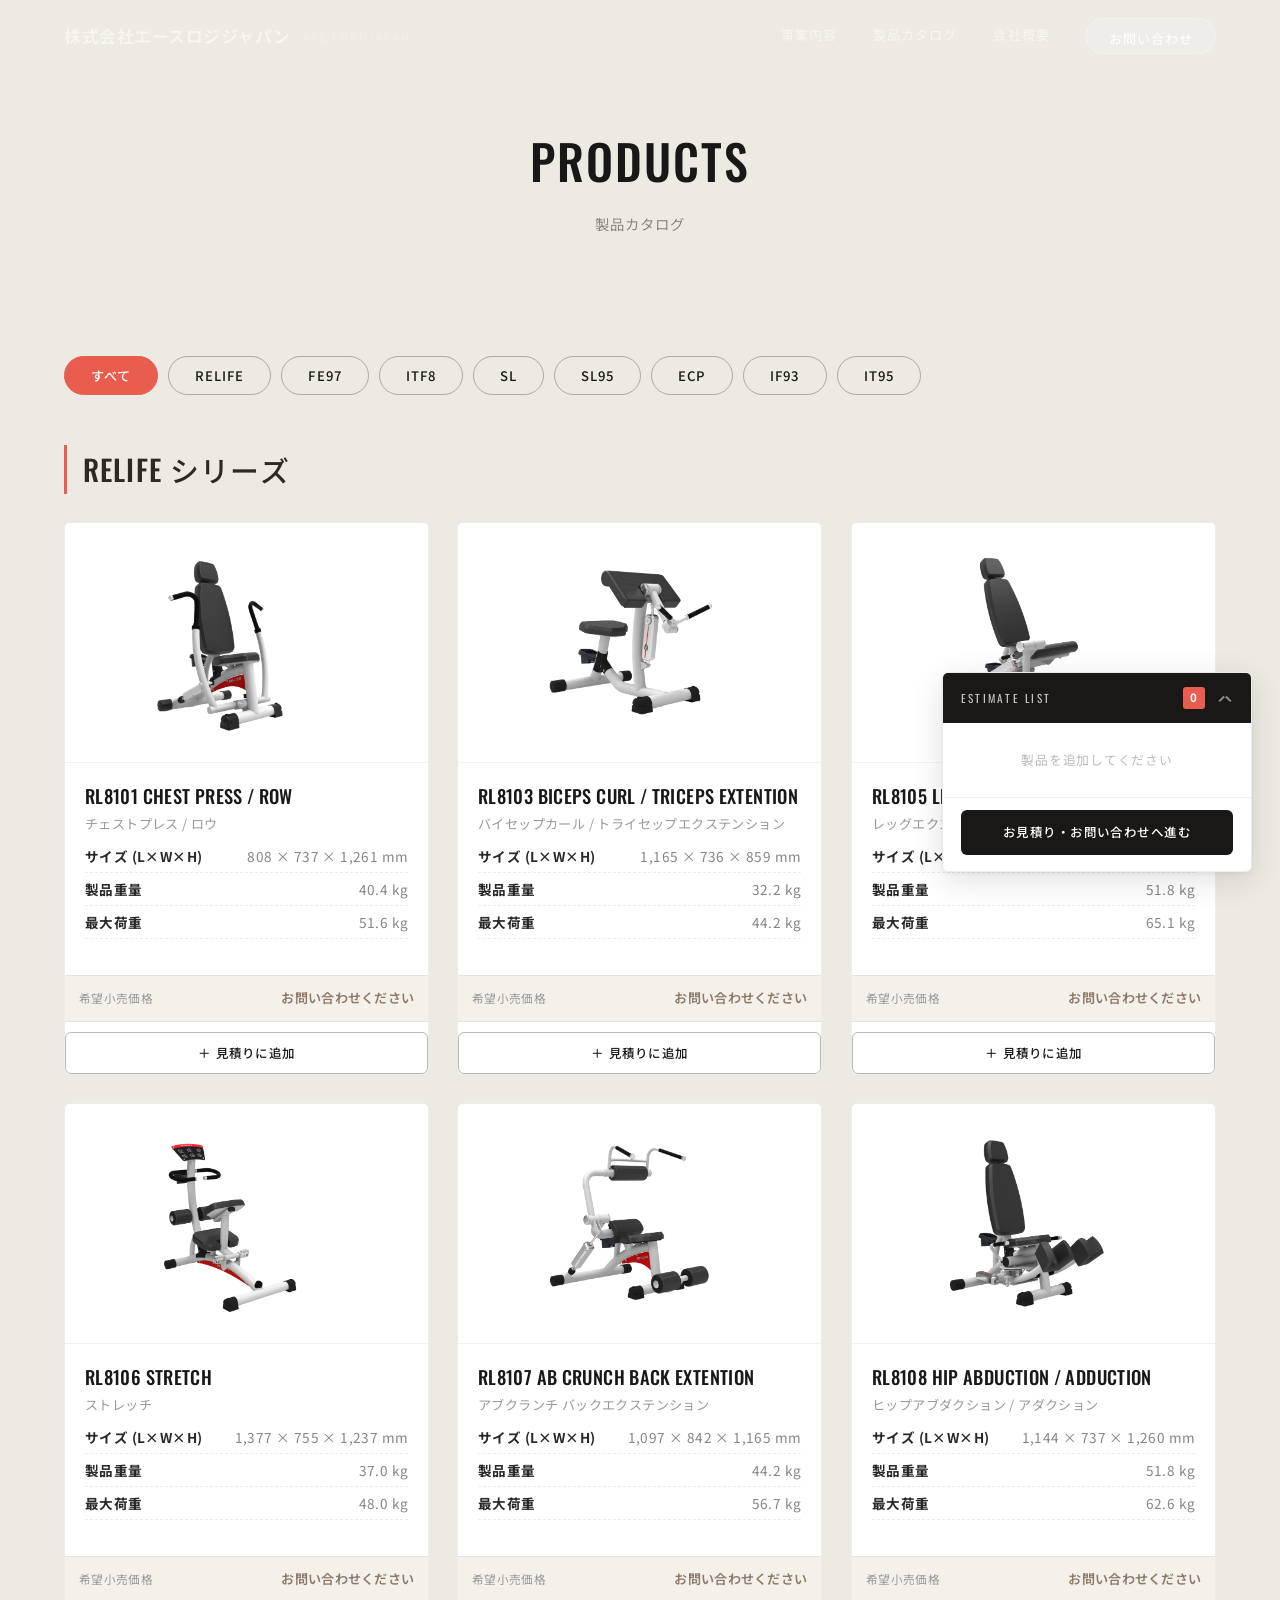
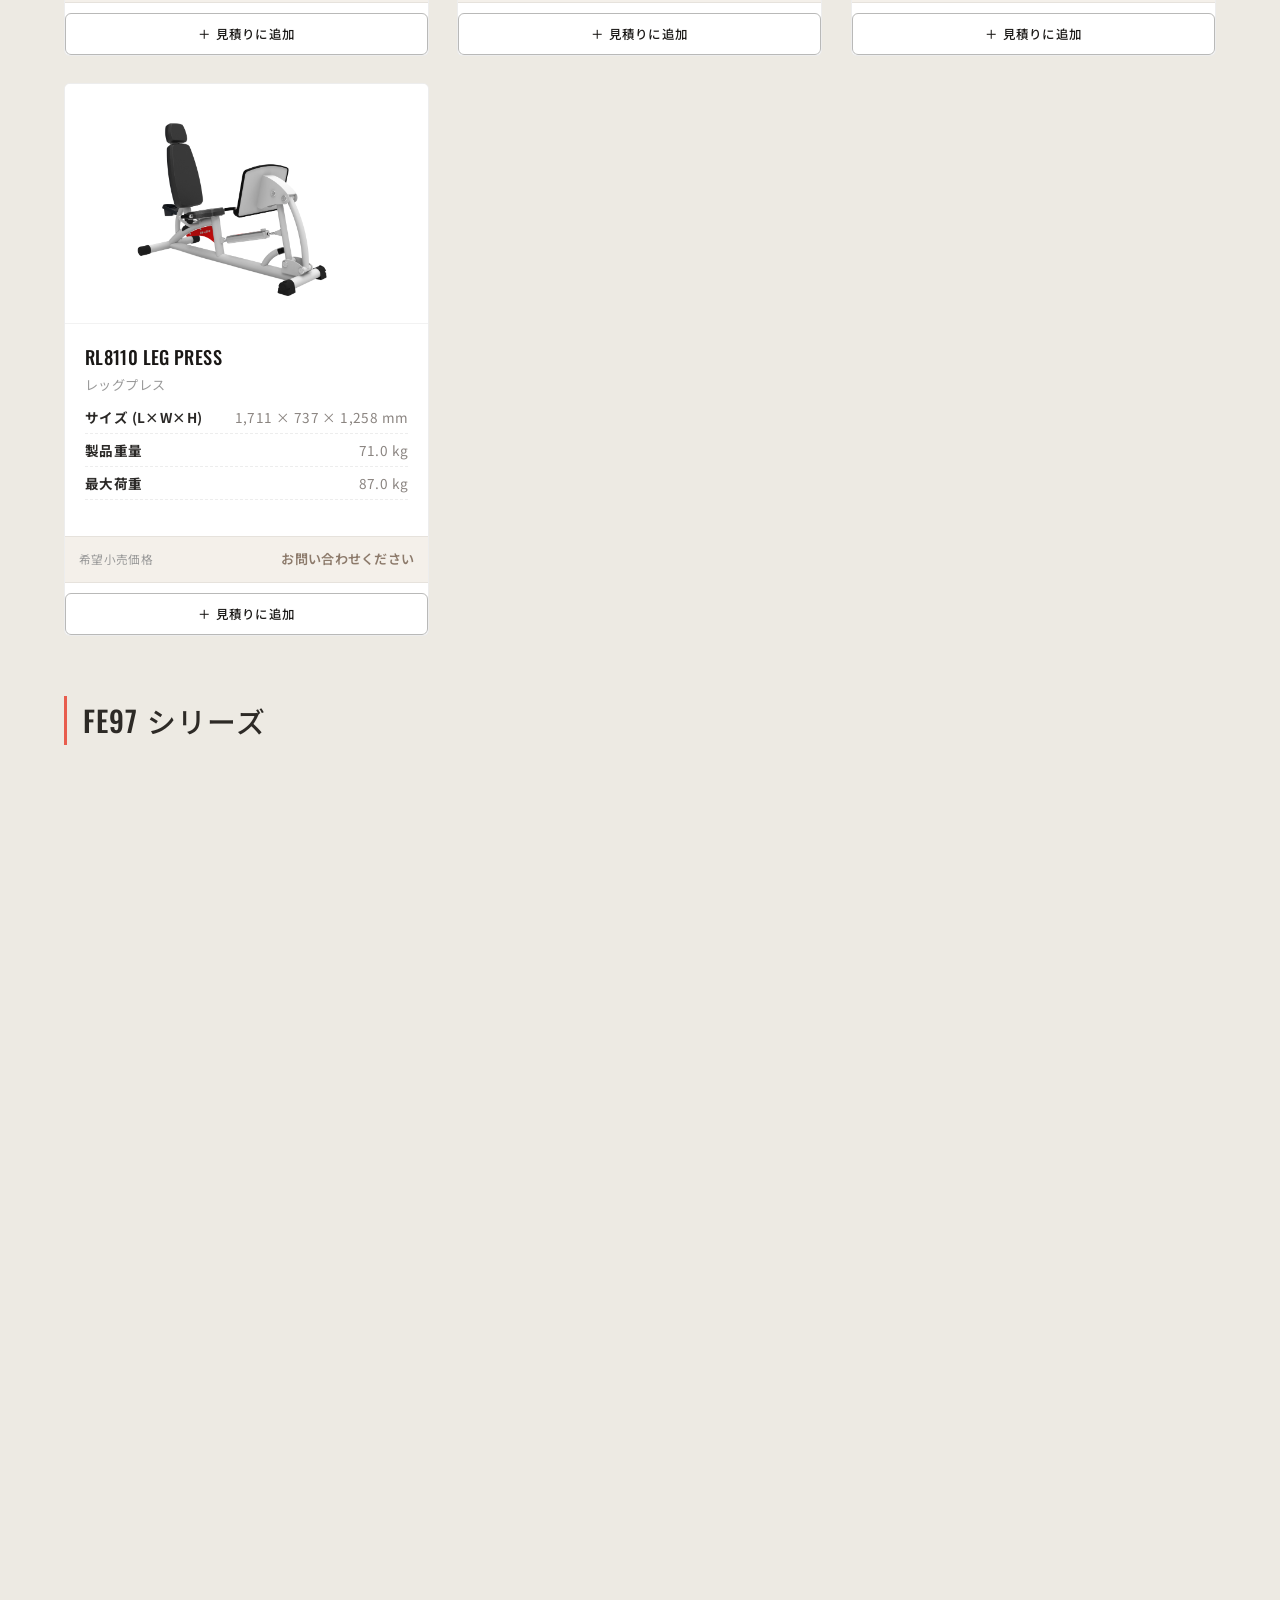
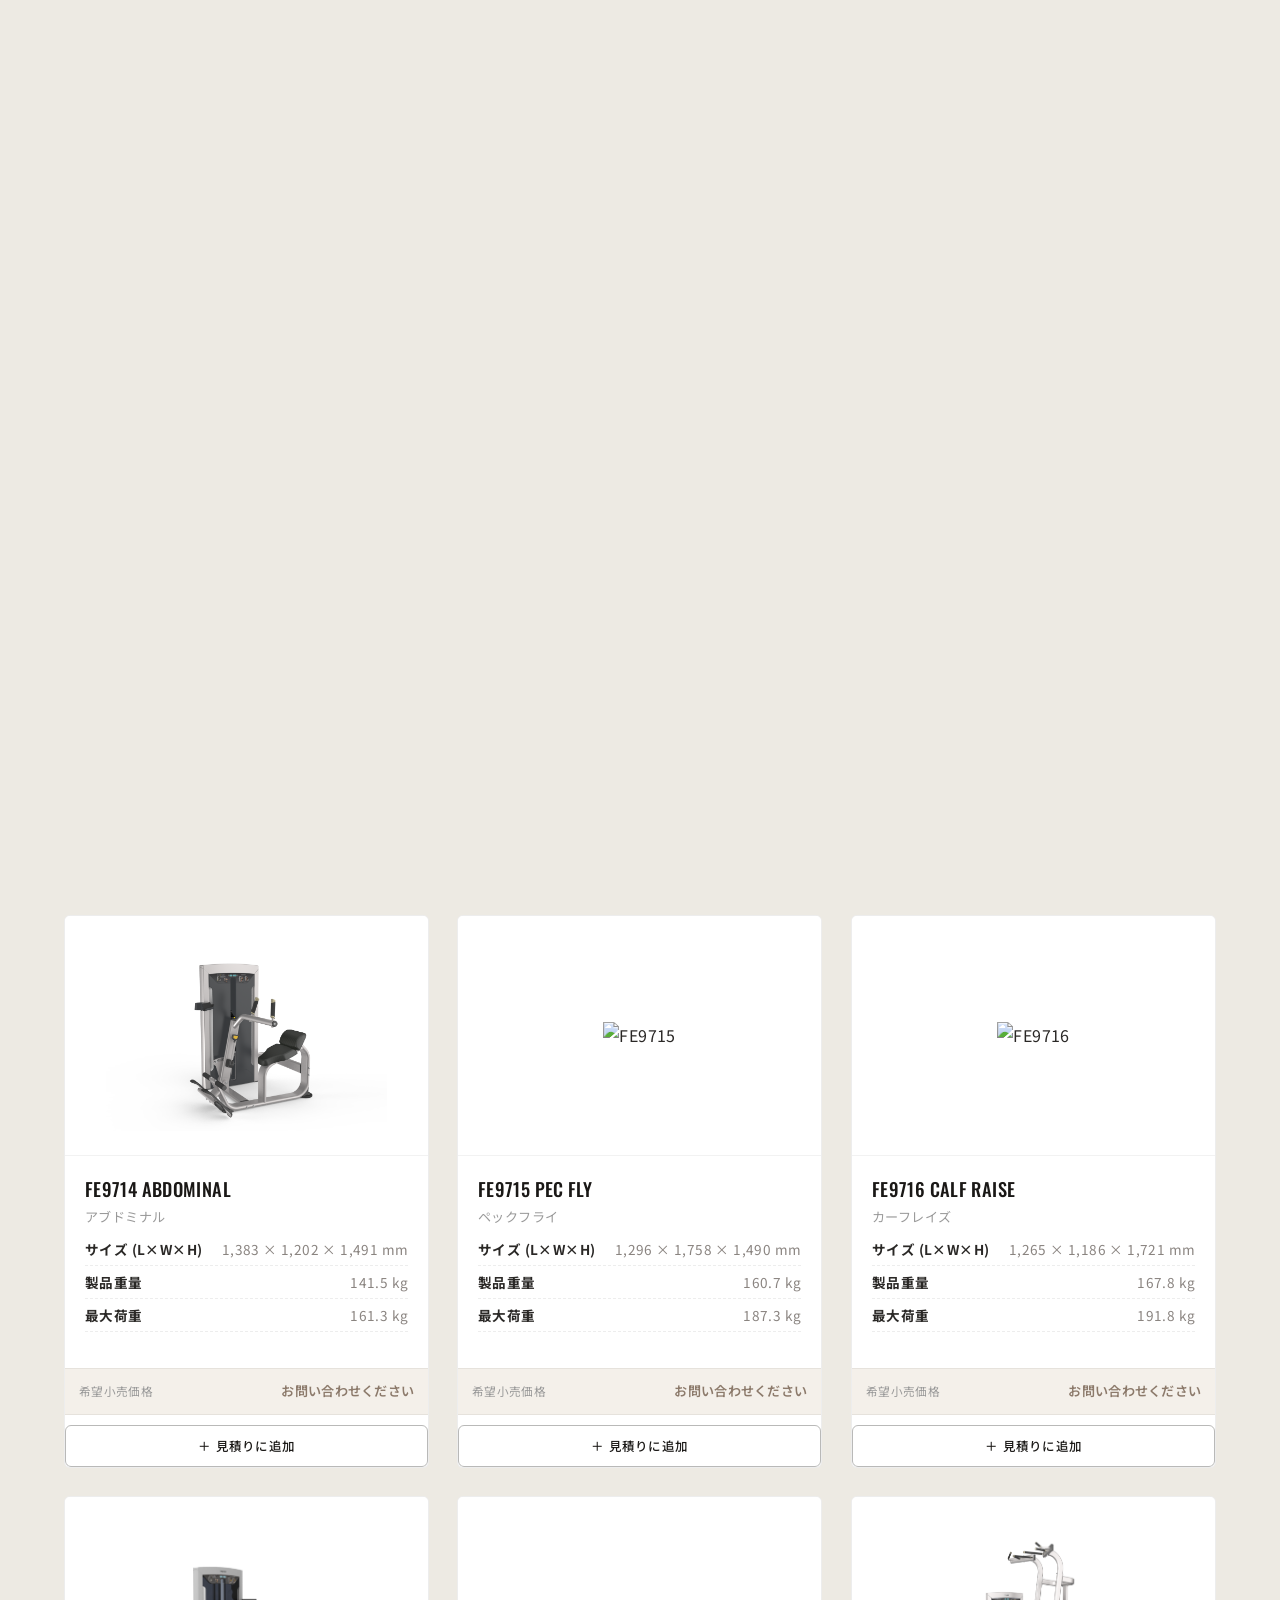
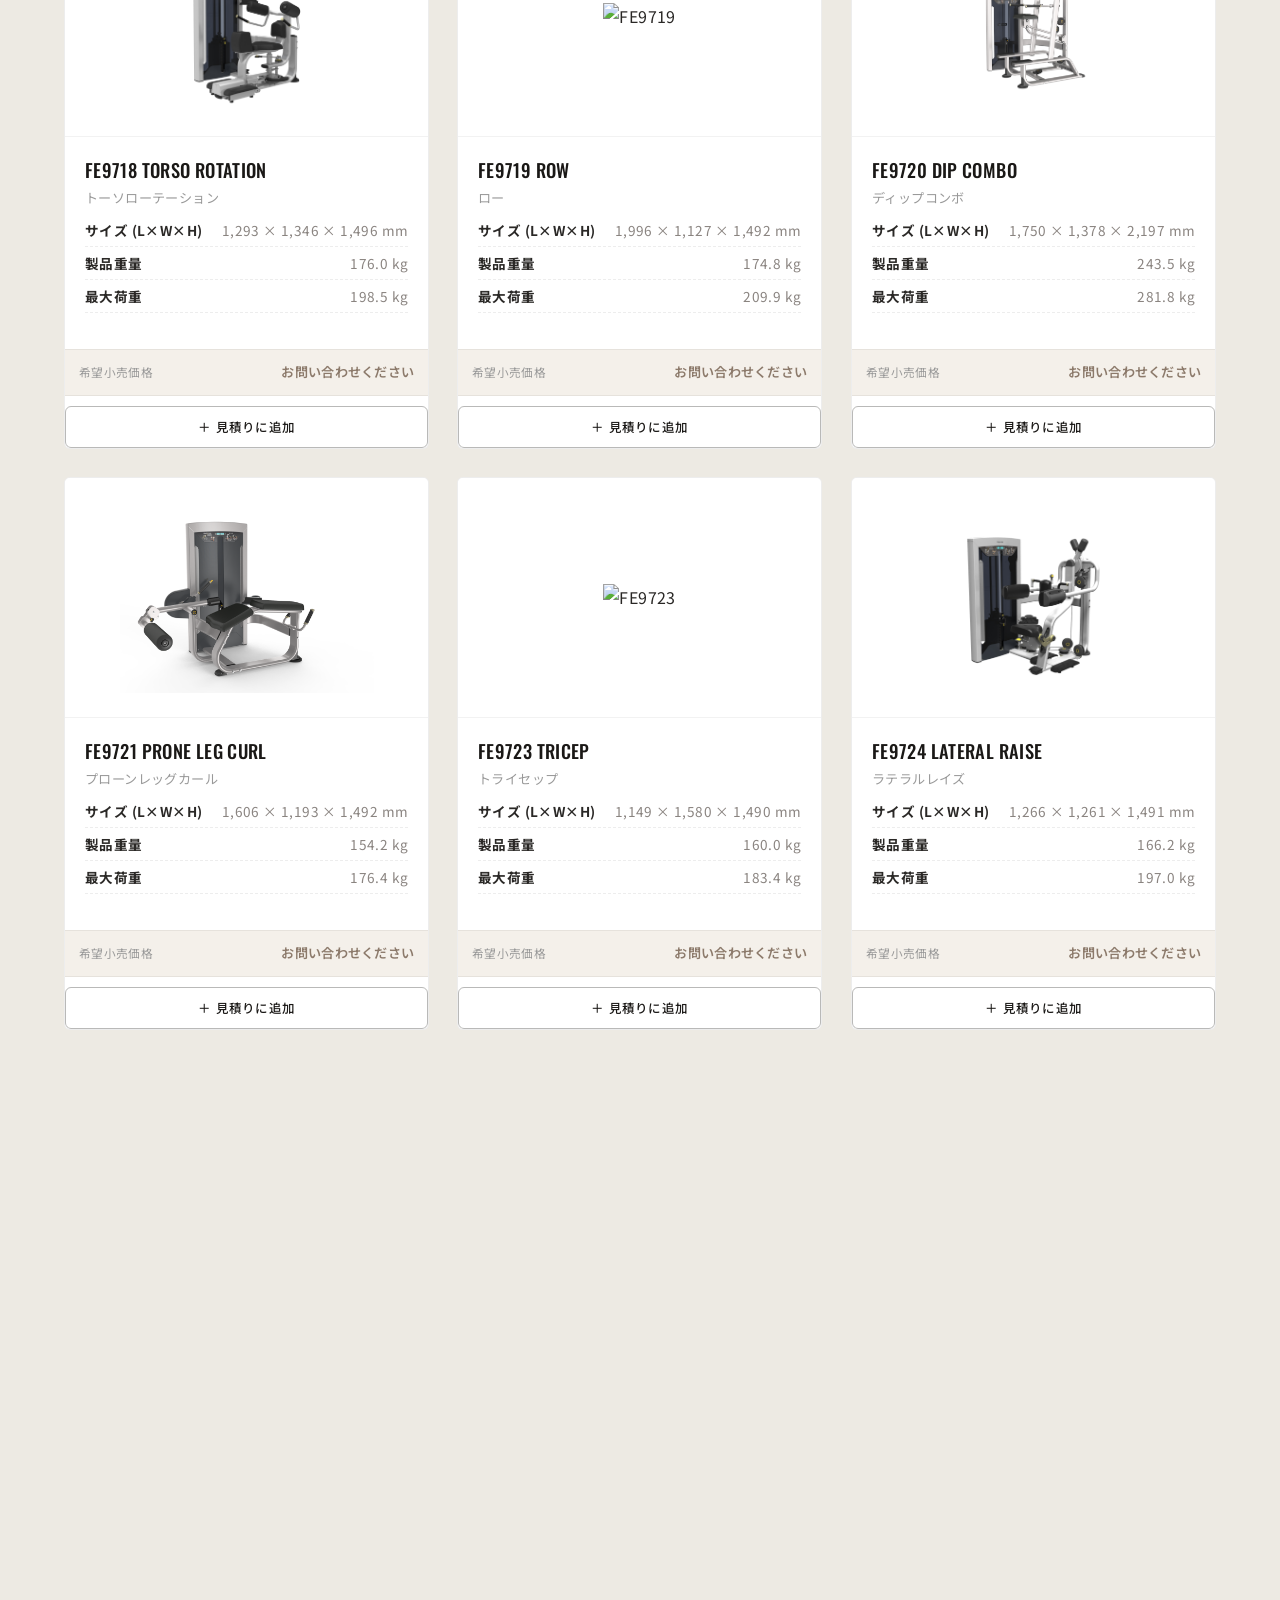
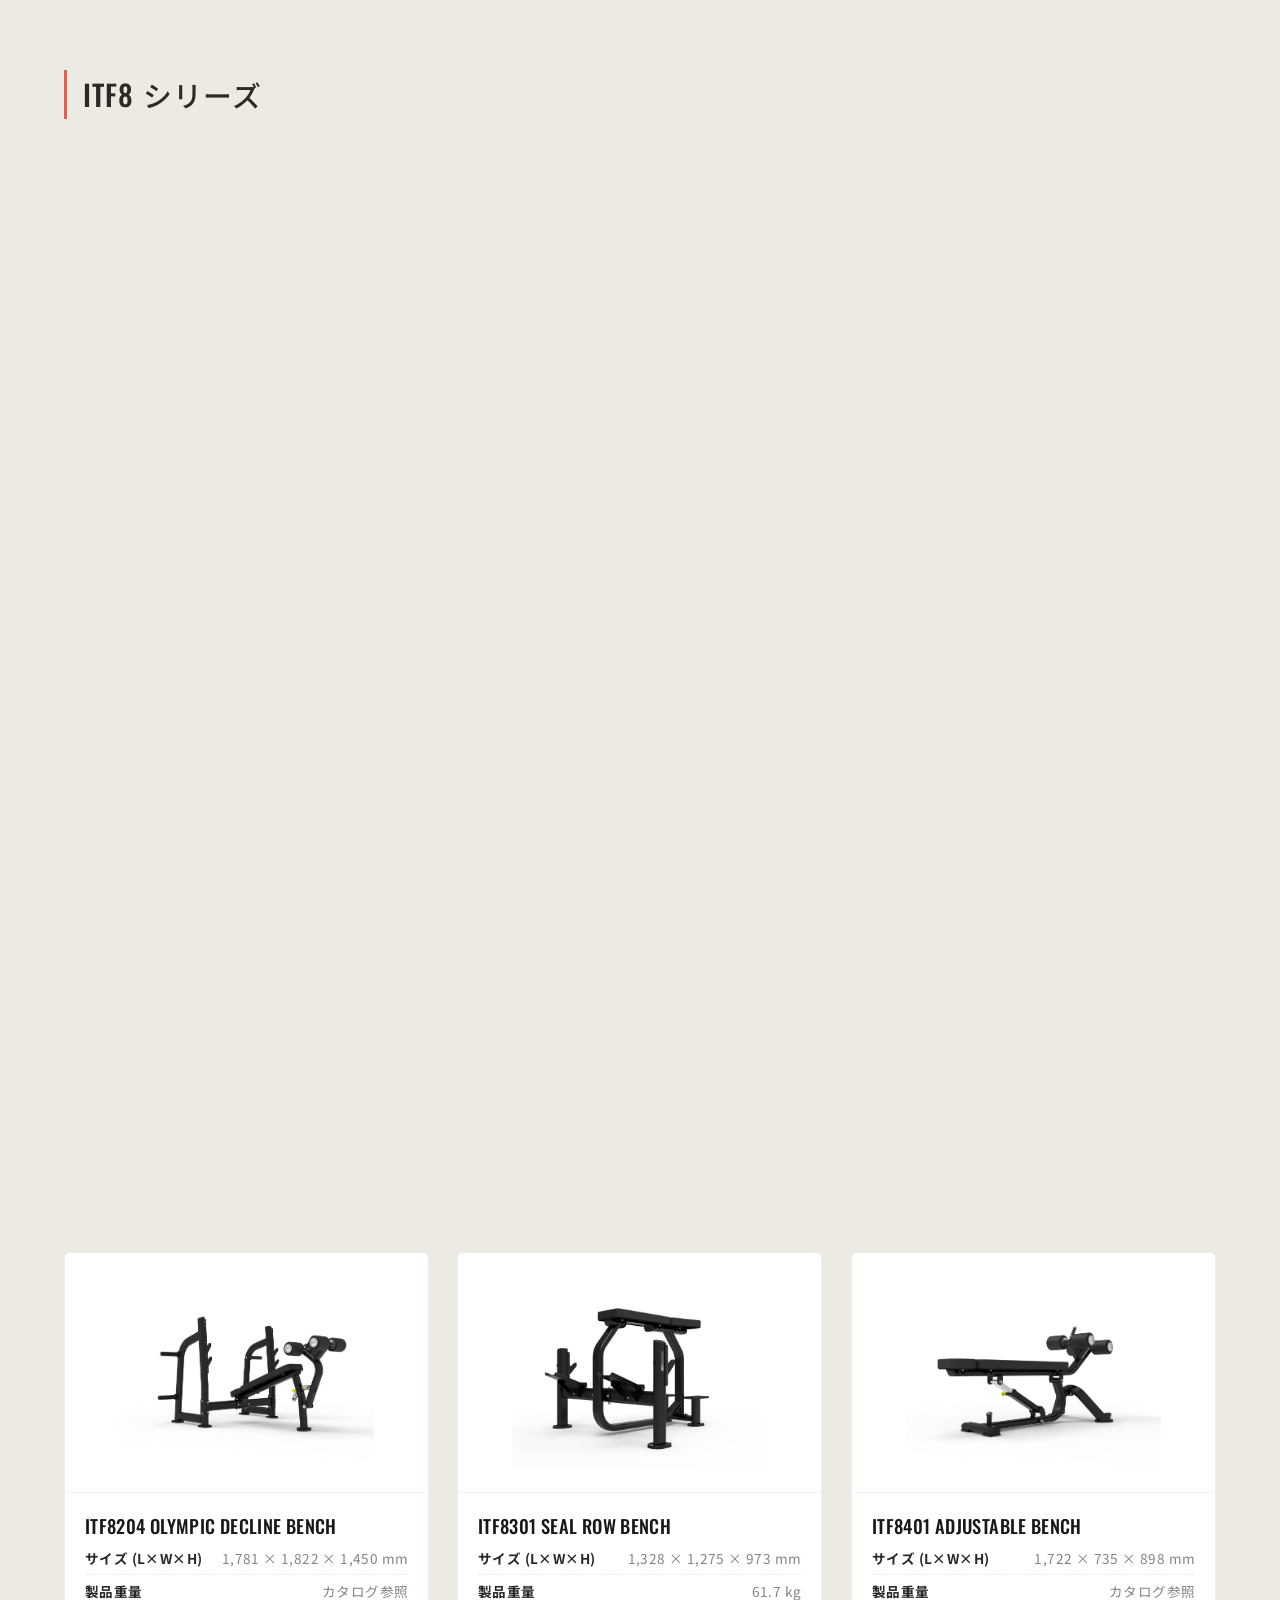
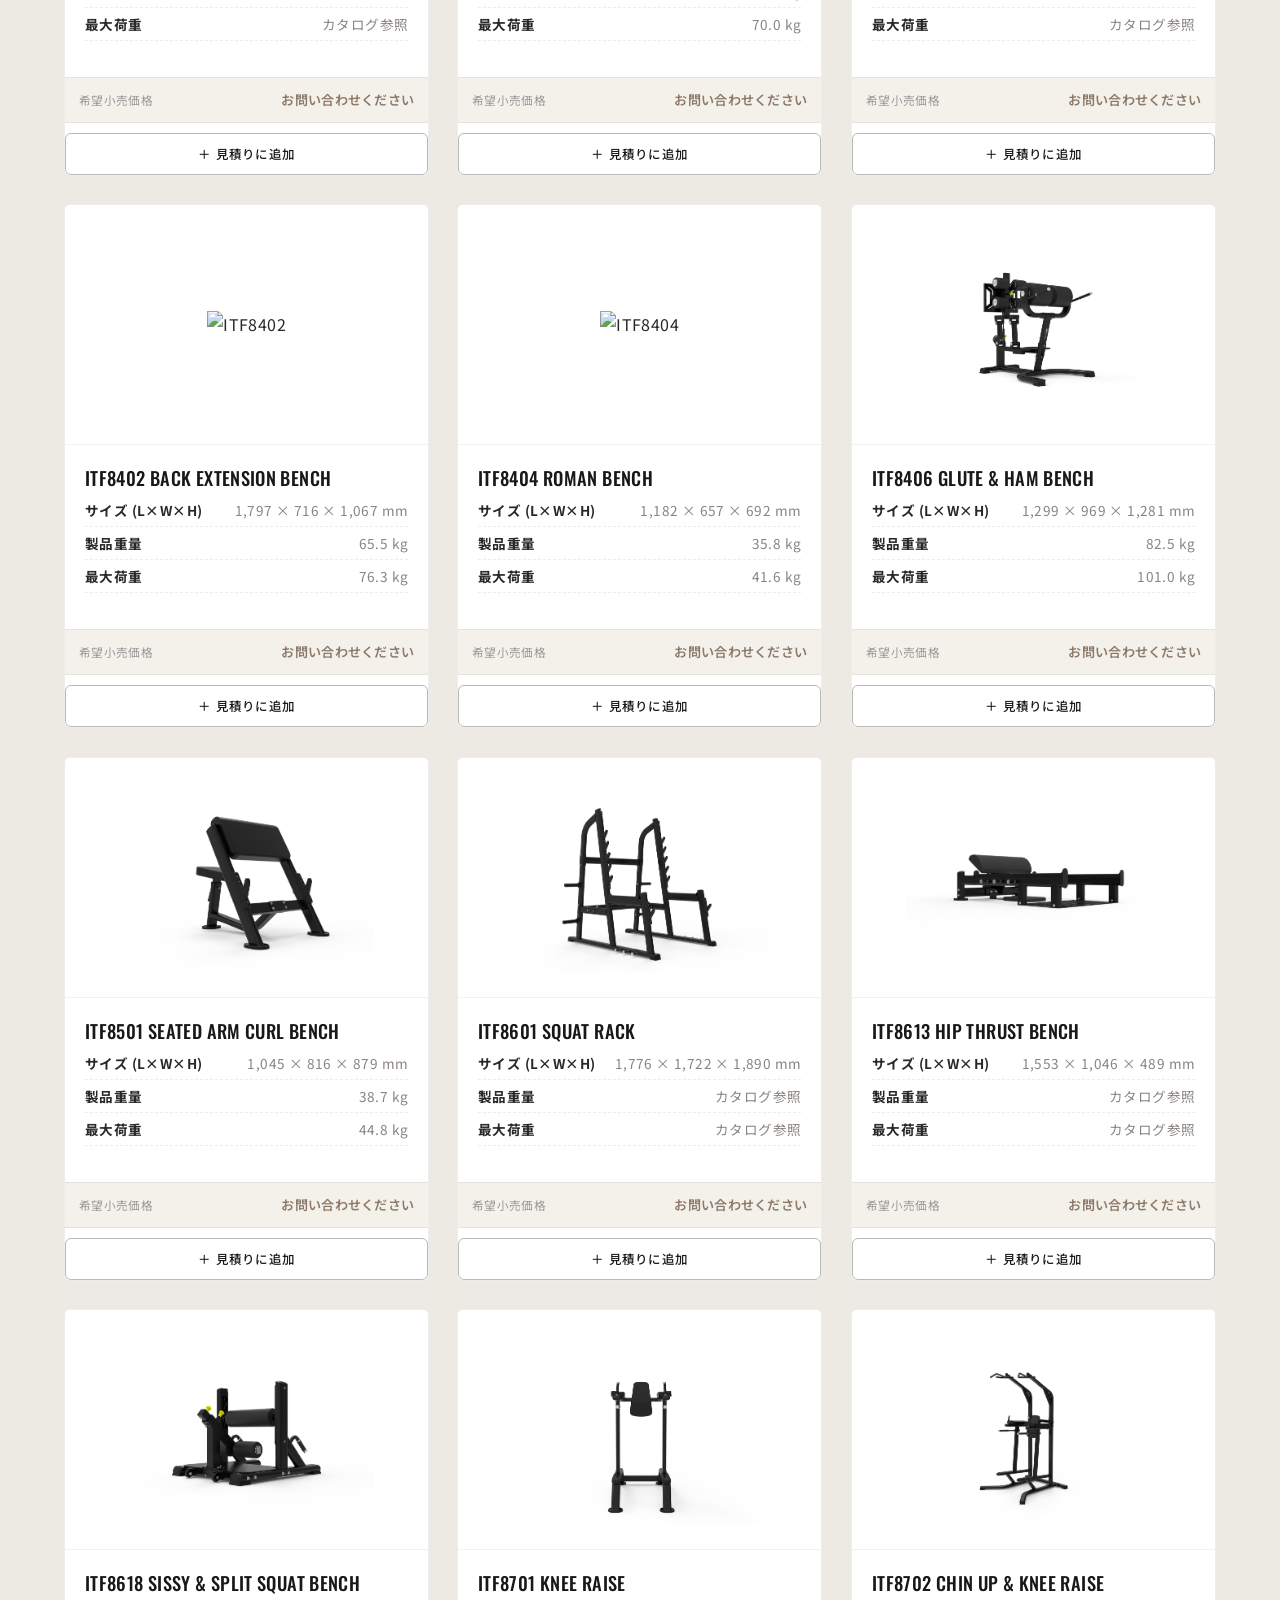
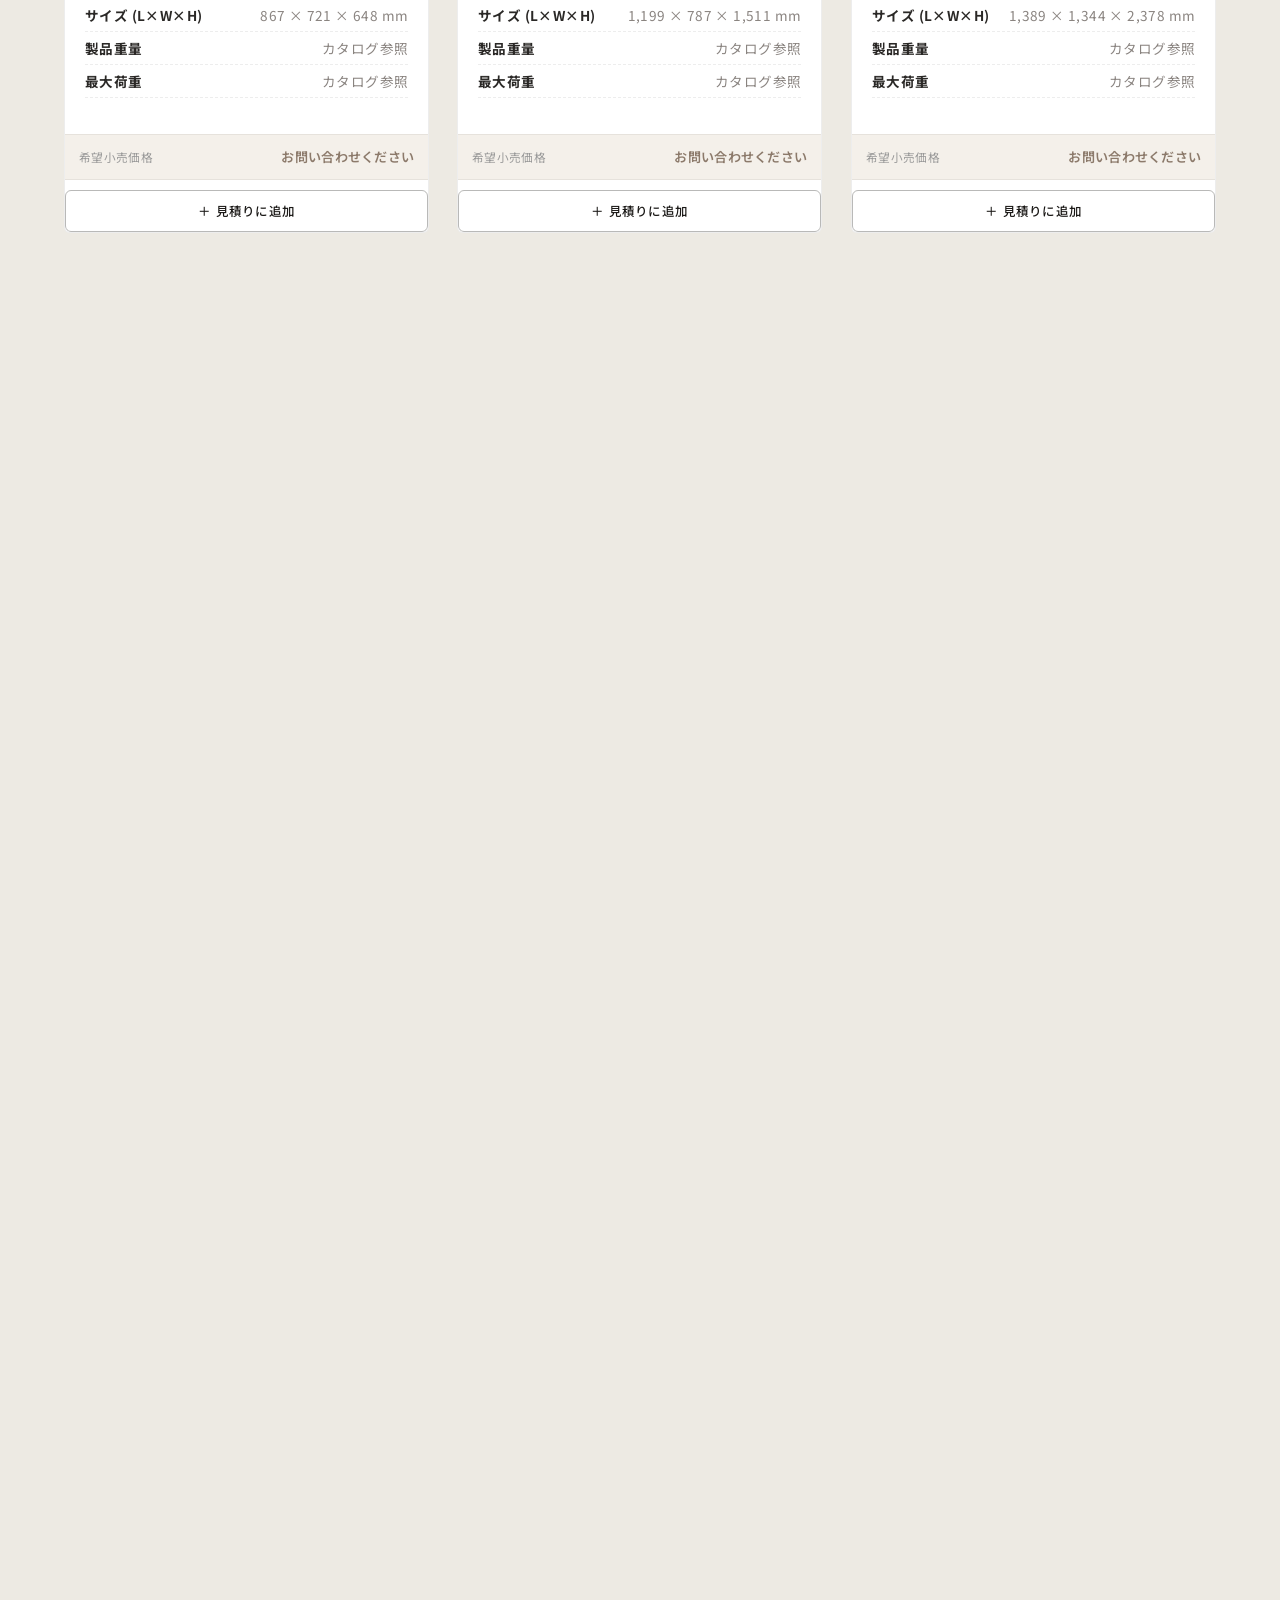
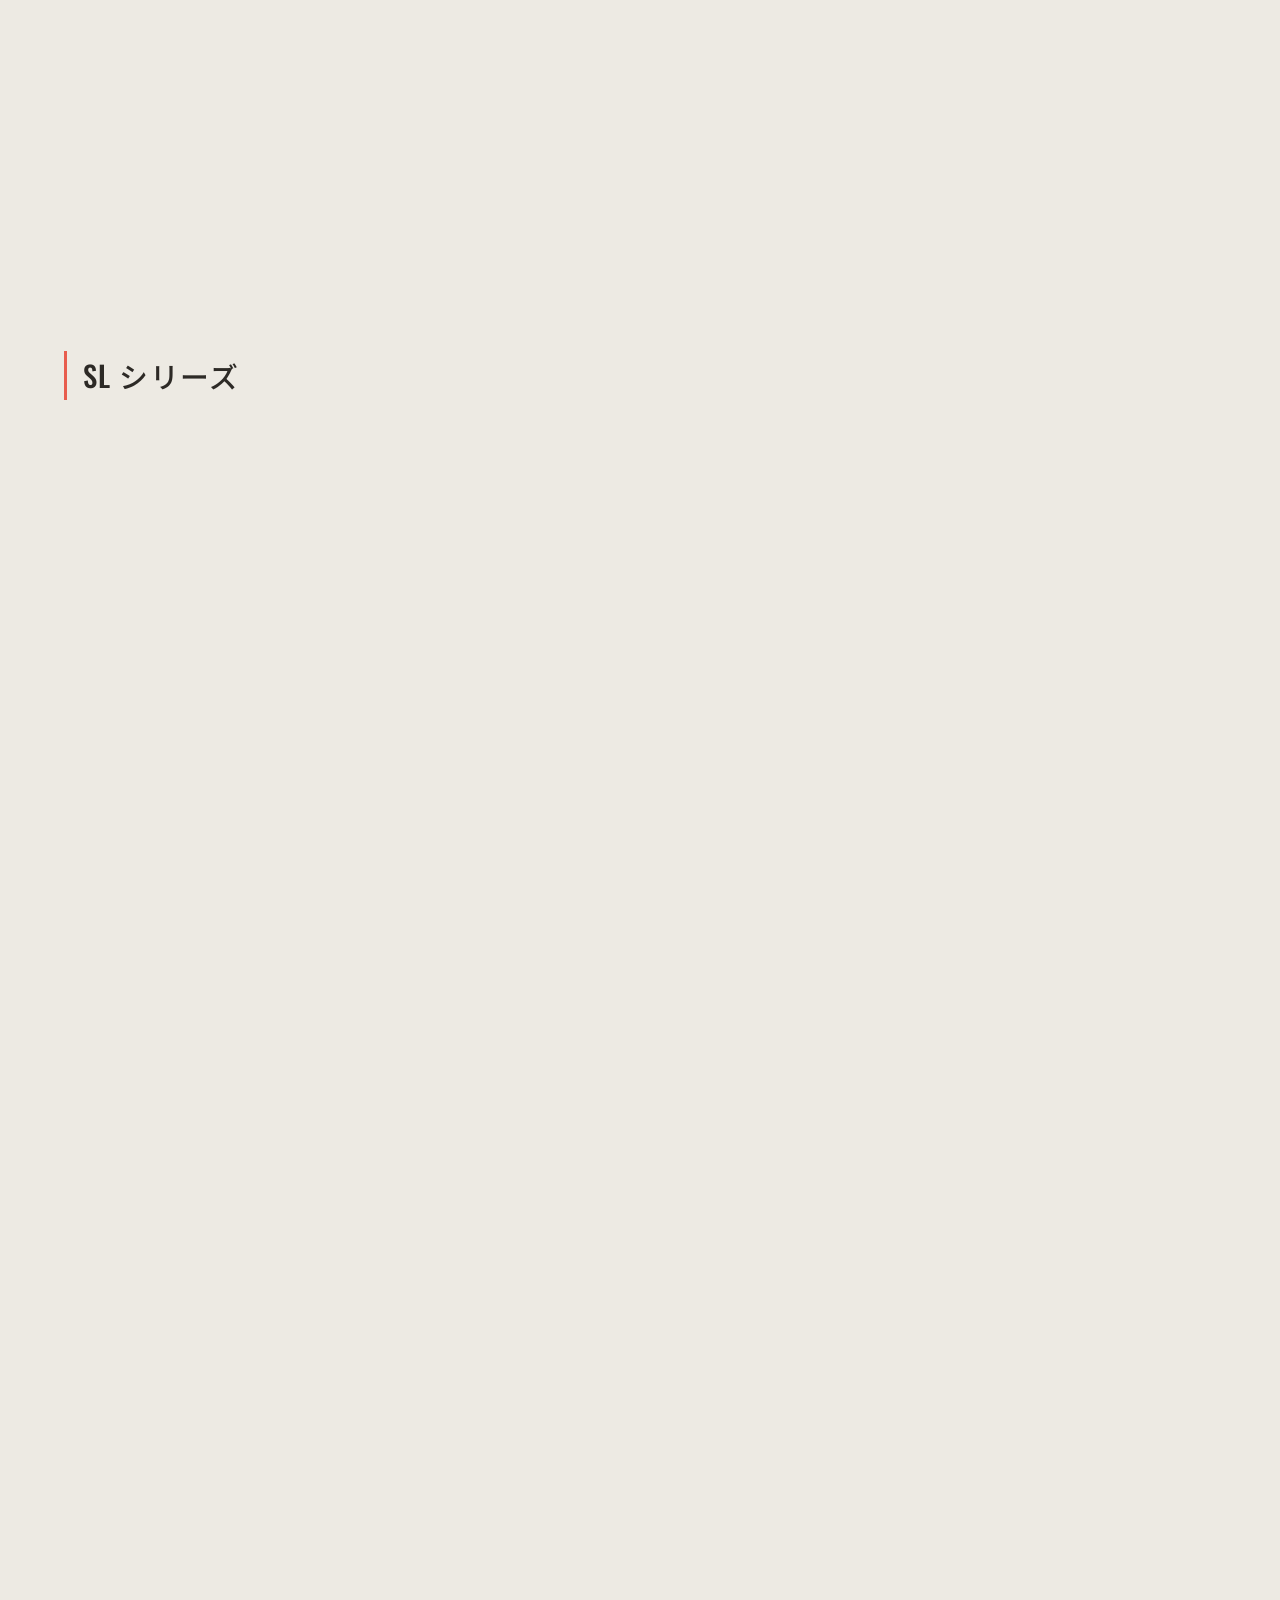
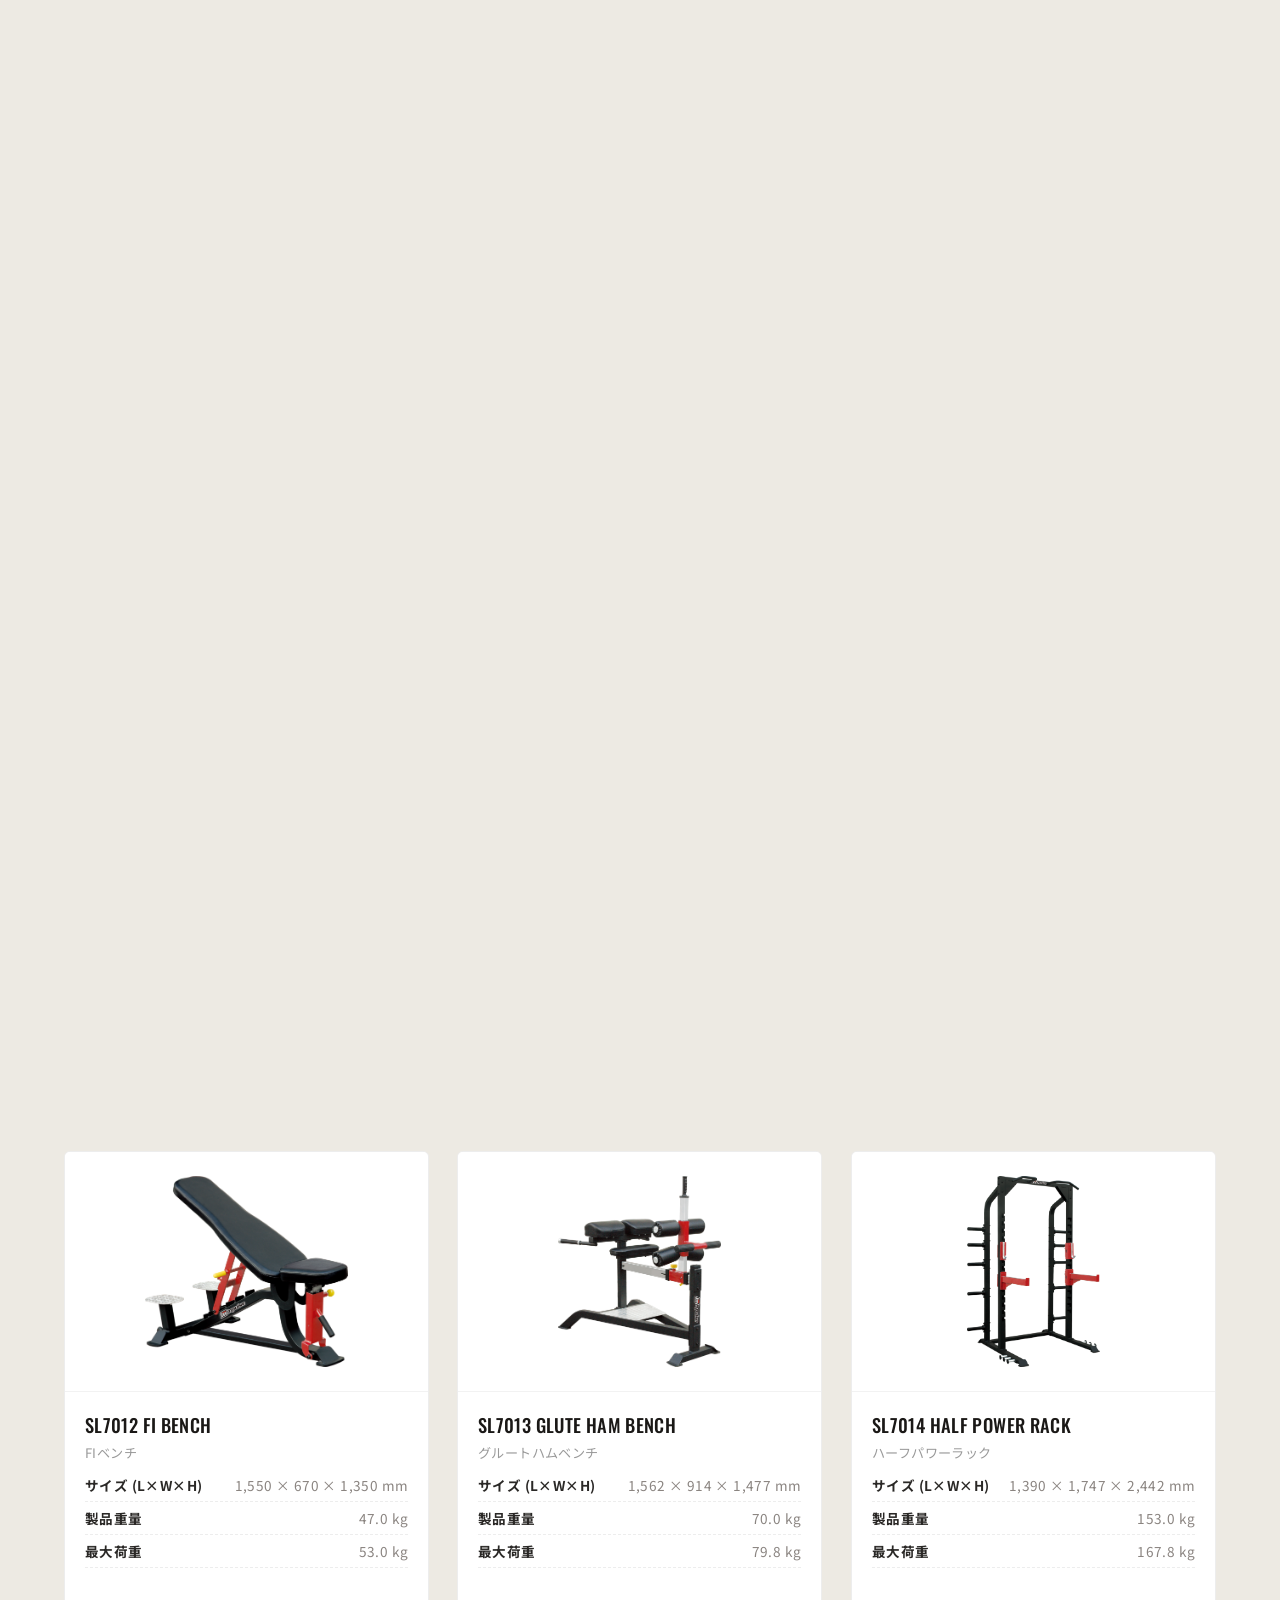
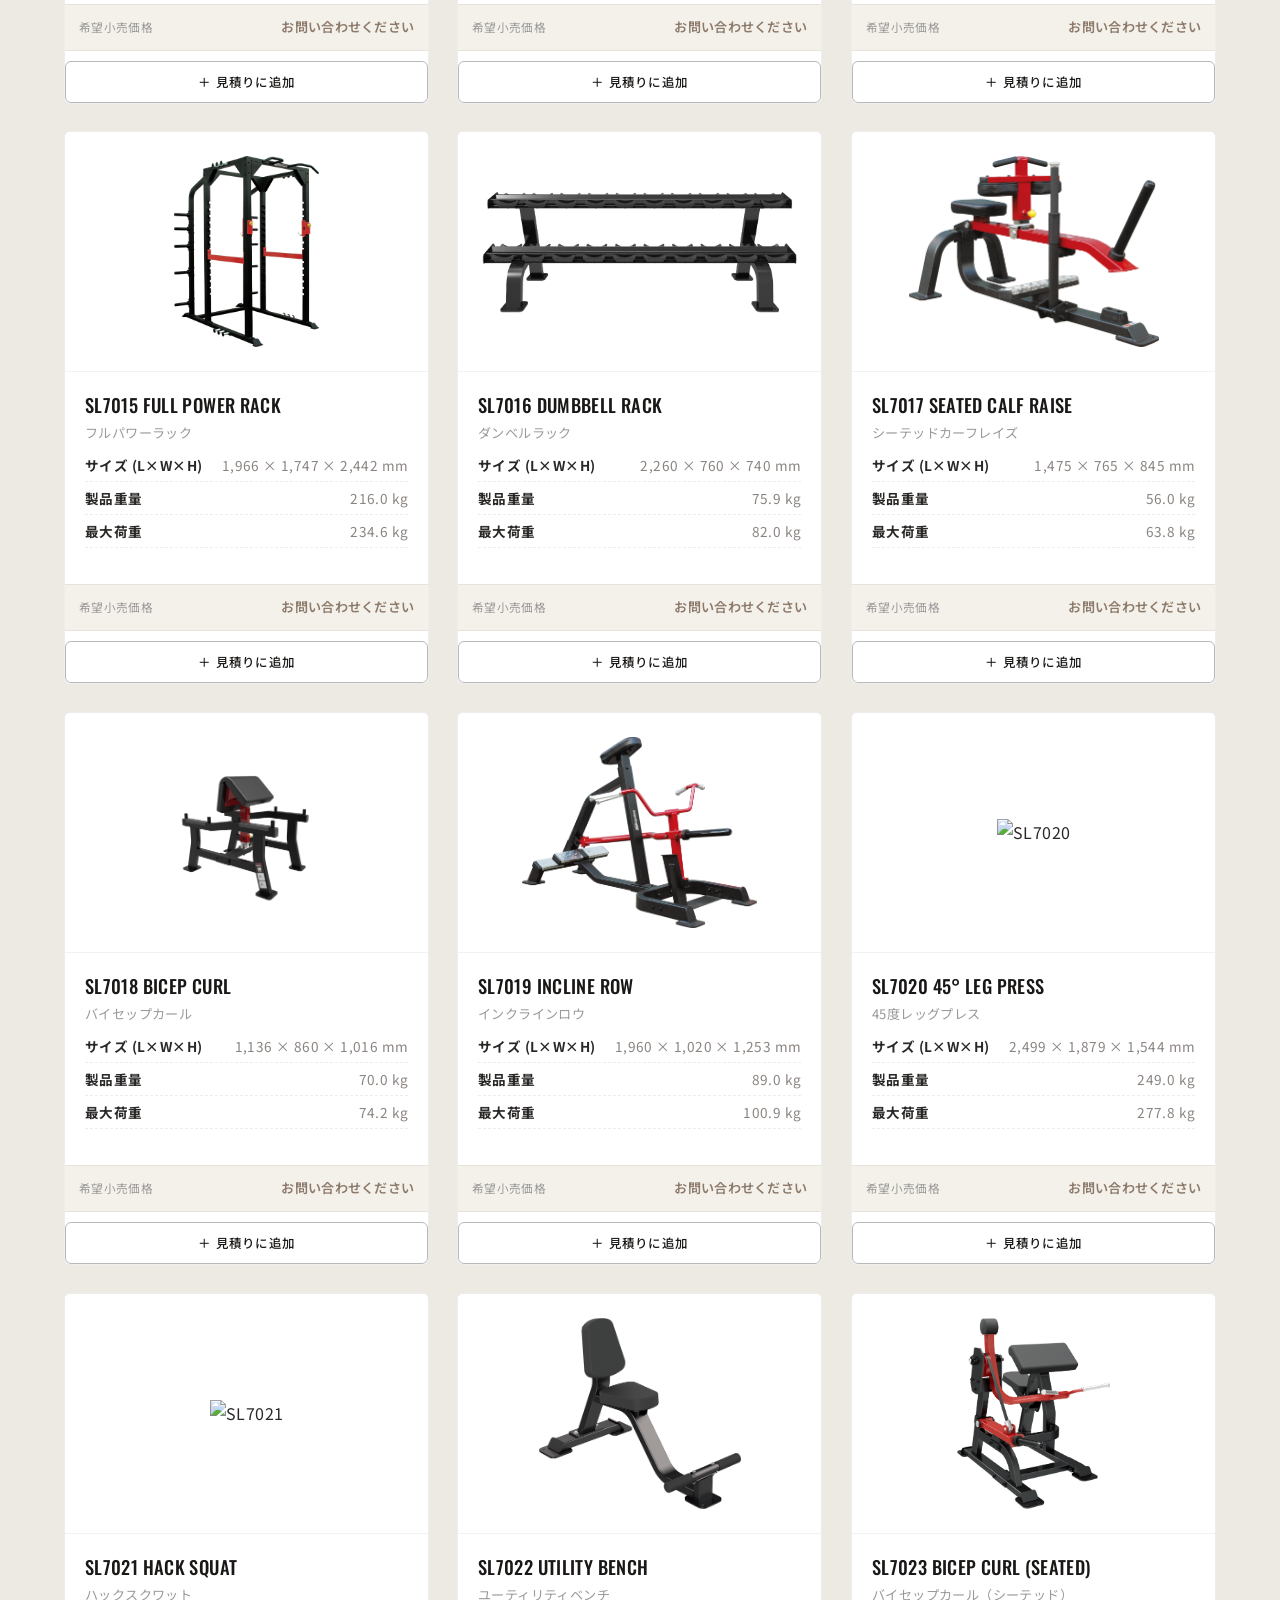
==== commit b4a8f0dd: "Add Warranty & After-Service section to catalog" ====
--- a/catalog.html
+++ b/catalog.html
@@ -2691,7 +2691,8 @@
                             <img src="images/ecp/ECP phase II/103.bip.218.png" alt="103">
                         </div>
                         <div class="catalog-info">
-                            <h3 class="catalog-name">103</h3>
+                            <h3 class="catalog-name">ECP103 STANDING LATERAL RAISE</h3>
+                            <p class="catalog-name-jp">スタンディングラテラルレイズ</p>
                             <div class="catalog-meta">
                                 <span><strong>サイズ(LxWxH)</strong> カタログ参照</span>
                                 <span><strong>重量</strong> カタログ参照</span>
@@ -2711,7 +2712,8 @@
                             <img src="images/ecp/ECP phase II/306.168.png" alt="306">
                         </div>
                         <div class="catalog-info">
-                            <h3 class="catalog-name">306</h3>
+                            <h3 class="catalog-name">ECP306 PULLOVER</h3>
+                            <p class="catalog-name-jp">プルオーバー</p>
                             <div class="catalog-meta">
                                 <span><strong>サイズ(LxWxH)</strong> カタログ参照</span>
                                 <span><strong>重量</strong> カタログ参照</span>
@@ -2731,7 +2733,8 @@
                             <img src="images/ecp/ECP phase II/401.222.png" alt="401">
                         </div>
                         <div class="catalog-info">
-                            <h3 class="catalog-name">401</h3>
+                            <h3 class="catalog-name">ECP401 ABDOMINALS</h3>
+                            <p class="catalog-name-jp">アブドミナル</p>
                             <div class="catalog-meta">
                                 <span><strong>サイズ(LxWxH)</strong> カタログ参照</span>
                                 <span><strong>重量</strong> カタログ参照</span>
@@ -2751,7 +2754,8 @@
                             <img src="images/ecp/ECP phase II/501.176.png" alt="501">
                         </div>
                         <div class="catalog-info">
-                            <h3 class="catalog-name">501</h3>
+                            <h3 class="catalog-name">ECP501 SEATED BICEPS</h3>
+                            <p class="catalog-name-jp">シーテッドバイセップス</p>
                             <div class="catalog-meta">
                                 <span><strong>サイズ(LxWxH)</strong> カタログ参照</span>
                                 <span><strong>重量</strong> カタログ参照</span>
@@ -2815,7 +2819,8 @@
                             <img src="images/ecp/ECP phase III/ECP204.bip.277.png" alt="ECP204">
                         </div>
                         <div class="catalog-info">
-                            <h3 class="catalog-name">ECP204</h3>
+                            <h3 class="catalog-name">ECP204 INCLINE CHEST PRESS</h3>
+                            <p class="catalog-name-jp">インクラインチェストプレス</p>
                             <div class="catalog-meta">
                                 <span><strong>サイズ (L×W×H)</strong> カタログ参照</span>
                                 <span><strong>製品重量</strong> カタログ参照</span>
@@ -2835,7 +2840,8 @@
                             <img src="images/ecp/ECP phase III/ECP207untitled.426.png" alt="ECP207">
                         </div>
                         <div class="catalog-info">
-                            <h3 class="catalog-name">ECP207</h3>
+                            <h3 class="catalog-name">ECP207 ABDOMINAL</h3>
+                            <p class="catalog-name-jp">アブドミナル</p>
                             <div class="catalog-meta">
                                 <span><strong>サイズ (L×W×H)</strong> カタログ参照</span>
                                 <span><strong>製品重量</strong> カタログ参照</span>
@@ -2952,11 +2958,12 @@
                             <img src="images/if93/9301透過.png" alt="IF9301">
                         </div>
                         <div class="catalog-info">
-                            <h3 class="catalog-name">IF9301</h3>
-                            <div class="catalog-meta">
-                                <span><strong>サイズ (L×W×H)</strong> カタログ参照</span>
-                                <span><strong>製品重量</strong> カタログ参照</span>
-                                <span><strong>最大荷重</strong> カタログ参照</span>
+                            <h3 class="catalog-name">IF9301 CHEST PRESS</h3>
+                            <p class="catalog-name-jp">チェストプレス</p>
+                            <div class="catalog-meta">
+                                <span><strong>サイズ (L×W×H)</strong> 1,040 × 1,360 × 1,530 mm</span>
+                                <span><strong>製品重量</strong> 97.1 kg</span>
+                                <span><strong>最大荷重</strong> 113.9 kg</span>
                             </div>
                         </div>
                         <div class="inquiry-price">
@@ -2974,11 +2981,12 @@
                             <img src="images/if93/9302透過.png" alt="IF9302">
                         </div>
                         <div class="catalog-info">
-                            <h3 class="catalog-name">IF9302</h3>
-                            <div class="catalog-meta">
-                                <span><strong>サイズ (L×W×H)</strong> カタログ参照</span>
-                                <span><strong>製品重量</strong> カタログ参照</span>
-                                <span><strong>最大荷重</strong> カタログ参照</span>
+                            <h3 class="catalog-name">IF9302 LAT PULLDOWN</h3>
+                            <p class="catalog-name-jp">ラットプルダウン</p>
+                            <div class="catalog-meta">
+                                <span><strong>サイズ (L×W×H)</strong> 1,585 × 1,318 × 1,891 mm</span>
+                                <span><strong>製品重量</strong> 100.0 kg</span>
+                                <span><strong>最大荷重</strong> 113.0 kg</span>
                             </div>
                         </div>
                         <div class="inquiry-price">
@@ -2996,11 +3004,12 @@
                             <img src="images/if93/9303透過.png" alt="IF9303">
                         </div>
                         <div class="catalog-info">
-                            <h3 class="catalog-name">IF9303</h3>
-                            <div class="catalog-meta">
-                                <span><strong>サイズ (L×W×H)</strong> カタログ参照</span>
-                                <span><strong>製品重量</strong> カタログ参照</span>
-                                <span><strong>最大荷重</strong> カタログ参照</span>
+                            <h3 class="catalog-name">IF9303 ARM CURL</h3>
+                            <p class="catalog-name-jp">アームカール</p>
+                            <div class="catalog-meta">
+                                <span><strong>サイズ (L×W×H)</strong> 1,216 × 1,028 × 1,530 mm</span>
+                                <span><strong>製品重量</strong> 90.0 kg</span>
+                                <span><strong>最大荷重</strong> 103.5 kg</span>
                             </div>
                         </div>
                         <div class="inquiry-price">
@@ -3018,11 +3027,12 @@
                             <img src="images/if93/9304透過.png" alt="IF9304">
                         </div>
                         <div class="catalog-info">
-                            <h3 class="catalog-name">IF9304</h3>
-                            <div class="catalog-meta">
-                                <span><strong>サイズ (L×W×H)</strong> カタログ参照</span>
-                                <span><strong>製品重量</strong> カタログ参照</span>
-                                <span><strong>最大荷重</strong> カタログ参照</span>
+                            <h3 class="catalog-name">IF9304 PECTORAL</h3>
+                            <p class="catalog-name-jp">ペクトラル</p>
+                            <div class="catalog-meta">
+                                <span><strong>サイズ (L×W×H)</strong> 1,736 × 806 × 1,503 mm</span>
+                                <span><strong>製品重量</strong> 105.5 kg</span>
+                                <span><strong>最大荷重</strong> 121.0 kg</span>
                             </div>
                         </div>
                         <div class="inquiry-price">
@@ -3040,11 +3050,12 @@
                             <img src="images/if93/9305透過.png" alt="IF9305">
                         </div>
                         <div class="catalog-info">
-                            <h3 class="catalog-name">IF9305</h3>
-                            <div class="catalog-meta">
-                                <span><strong>サイズ (L×W×H)</strong> カタログ参照</span>
-                                <span><strong>製品重量</strong> カタログ参照</span>
-                                <span><strong>最大荷重</strong> カタログ参照</span>
+                            <h3 class="catalog-name">IF9305 LEG EXTENSION</h3>
+                            <p class="catalog-name-jp">レッグエクステンション</p>
+                            <div class="catalog-meta">
+                                <span><strong>サイズ (L×W×H)</strong> 1,146 × 1,050 × 1,530 mm</span>
+                                <span><strong>製品重量</strong> 101.5 kg</span>
+                                <span><strong>最大荷重</strong> 114.8 kg</span>
                             </div>
                         </div>
                         <div class="inquiry-price">
@@ -3062,11 +3073,12 @@
                             <img src="images/if93/9306透過.png" alt="IF9306">
                         </div>
                         <div class="catalog-info">
-                            <h3 class="catalog-name">IF9306</h3>
-                            <div class="catalog-meta">
-                                <span><strong>サイズ (L×W×H)</strong> カタログ参照</span>
-                                <span><strong>製品重量</strong> カタログ参照</span>
-                                <span><strong>最大荷重</strong> カタログ参照</span>
+                            <h3 class="catalog-name">IF9306 SEATED LEG CURL</h3>
+                            <p class="catalog-name-jp">シーテッドレッグカール</p>
+                            <div class="catalog-meta">
+                                <span><strong>サイズ (L×W×H)</strong> 1,148 × 1,034 × 1,503 mm</span>
+                                <span><strong>製品重量</strong> 105.0 kg</span>
+                                <span><strong>最大荷重</strong> 123.5 kg</span>
                             </div>
                         </div>
                         <div class="inquiry-price">
@@ -3084,11 +3096,12 @@
                             <img src="images/if93/9308透過.png" alt="IF9308">
                         </div>
                         <div class="catalog-info">
-                            <h3 class="catalog-name">IF9308</h3>
-                            <div class="catalog-meta">
-                                <span><strong>サイズ (L×W×H)</strong> カタログ参照</span>
-                                <span><strong>製品重量</strong> カタログ参照</span>
-                                <span><strong>最大荷重</strong> カタログ参照</span>
+                            <h3 class="catalog-name">IF9308 ABDUCTOR</h3>
+                            <p class="catalog-name-jp">アブダクター</p>
+                            <div class="catalog-meta">
+                                <span><strong>サイズ (L×W×H)</strong> 1,790 × 1,168 × 1,530 mm</span>
+                                <span><strong>製品重量</strong> 120.5 kg</span>
+                                <span><strong>最大荷重</strong> 134.5 kg</span>
                             </div>
                         </div>
                         <div class="inquiry-price">
@@ -3106,11 +3119,12 @@
                             <img src="images/if93/9310透過.png" alt="IF9310">
                         </div>
                         <div class="catalog-info">
-                            <h3 class="catalog-name">IF9310</h3>
-                            <div class="catalog-meta">
-                                <span><strong>サイズ (L×W×H)</strong> カタログ参照</span>
-                                <span><strong>製品重量</strong> カタログ参照</span>
-                                <span><strong>最大荷重</strong> カタログ参照</span>
+                            <h3 class="catalog-name">IF9310 LEG PRESS</h3>
+                            <p class="catalog-name-jp">レッグプレス</p>
+                            <div class="catalog-meta">
+                                <span><strong>サイズ (L×W×H)</strong> 1,309 × 1,256 × 2,498 mm</span>
+                                <span><strong>製品重量</strong> 107.0 kg</span>
+                                <span><strong>最大荷重</strong> 121.5 kg</span>
                             </div>
                         </div>
                         <div class="inquiry-price">
@@ -3128,11 +3142,12 @@
                             <img src="images/if93/9312透過.png" alt="IF9312">
                         </div>
                         <div class="catalog-info">
-                            <h3 class="catalog-name">IF9312</h3>
-                            <div class="catalog-meta">
-                                <span><strong>サイズ (L×W×H)</strong> カタログ参照</span>
-                                <span><strong>製品重量</strong> カタログ参照</span>
-                                <span><strong>最大荷重</strong> カタログ参照</span>
+                            <h3 class="catalog-name">IF9312 SHOULDER PRESS</h3>
+                            <p class="catalog-name-jp">ショルダープレス</p>
+                            <div class="catalog-meta">
+                                <span><strong>サイズ (L×W×H)</strong> 1,149 × 1,456 × 1,530 mm</span>
+                                <span><strong>製品重量</strong> 102.6 kg</span>
+                                <span><strong>最大荷重</strong> 118.1 kg</span>
                             </div>
                         </div>
                         <div class="inquiry-price">
@@ -3150,11 +3165,12 @@
                             <img src="images/if93/9314透過.png" alt="IF9314">
                         </div>
                         <div class="catalog-info">
-                            <h3 class="catalog-name">IF9314</h3>
-                            <div class="catalog-meta">
-                                <span><strong>サイズ (L×W×H)</strong> カタログ参照</span>
-                                <span><strong>製品重量</strong> カタログ参照</span>
-                                <span><strong>最大荷重</strong> カタログ参照</span>
+                            <h3 class="catalog-name">IF9314 ABDOMINAL</h3>
+                            <p class="catalog-name-jp">アブドミナル</p>
+                            <div class="catalog-meta">
+                                <span><strong>サイズ (L×W×H)</strong> 1,304 × 1,484 × 1,490 mm</span>
+                                <span><strong>製品重量</strong> 89.5 kg</span>
+                                <span><strong>最大荷重</strong> 104.0 kg</span>
                             </div>
                         </div>
                         <div class="inquiry-price">
@@ -3172,11 +3188,12 @@
                             <img src="images/if93/9315透過.png" alt="IF9315">
                         </div>
                         <div class="catalog-info">
-                            <h3 class="catalog-name">IF9315</h3>
-                            <div class="catalog-meta">
-                                <span><strong>サイズ (L×W×H)</strong> カタログ参照</span>
-                                <span><strong>製品重量</strong> カタログ参照</span>
-                                <span><strong>最大荷重</strong> カタログ参照</span>
+                            <h3 class="catalog-name">IF9315 PEC FLY / REAR DELT</h3>
+                            <p class="catalog-name-jp">ペックフライ / リアデルト</p>
+                            <div class="catalog-meta">
+                                <span><strong>サイズ (L×W×H)</strong> 1,510 × 1,150 × 1,530 mm</span>
+                                <span><strong>製品重量</strong> 101.5 kg</span>
+                                <span><strong>最大荷重</strong> 114.5 kg</span>
                             </div>
                         </div>
                         <div class="inquiry-price">
@@ -3194,11 +3211,12 @@
                             <img src="images/if93/9316透過.png" alt="IF9316">
                         </div>
                         <div class="catalog-info">
-                            <h3 class="catalog-name">IF9316</h3>
-                            <div class="catalog-meta">
-                                <span><strong>サイズ (L×W×H)</strong> カタログ参照</span>
-                                <span><strong>製品重量</strong> カタログ参照</span>
-                                <span><strong>最大荷重</strong> カタログ参照</span>
+                            <h3 class="catalog-name">IF9316 CALF RAISE</h3>
+                            <p class="catalog-name-jp">カーフレイズ</p>
+                            <div class="catalog-meta">
+                                <span><strong>サイズ (L×W×H)</strong> 1,227 × 1,212 × 1,530 mm</span>
+                                <span><strong>製品重量</strong> 97.5 kg</span>
+                                <span><strong>最大荷重</strong> 113.0 kg</span>
                             </div>
                         </div>
                         <div class="inquiry-price">
@@ -3216,11 +3234,12 @@
                             <img src="images/if93/9317透過.png" alt="IF9317">
                         </div>
                         <div class="catalog-info">
-                            <h3 class="catalog-name">IF9317</h3>
-                            <div class="catalog-meta">
-                                <span><strong>サイズ (L×W×H)</strong> カタログ参照</span>
-                                <span><strong>製品重量</strong> カタログ参照</span>
-                                <span><strong>最大荷重</strong> カタログ参照</span>
+                            <h3 class="catalog-name">IF9317 SEATED DIP</h3>
+                            <p class="catalog-name-jp">シーテッドディップ</p>
+                            <div class="catalog-meta">
+                                <span><strong>サイズ (L×W×H)</strong> 1,240 × 1,105 × 1,530 mm</span>
+                                <span><strong>製品重量</strong> 96.0 kg</span>
+                                <span><strong>最大荷重</strong> 114.0 kg</span>
                             </div>
                         </div>
                         <div class="inquiry-price">
@@ -3238,11 +3257,12 @@
                             <img src="images/if93/9318透過.png" alt="IF9318">
                         </div>
                         <div class="catalog-info">
-                            <h3 class="catalog-name">IF9318</h3>
-                            <div class="catalog-meta">
-                                <span><strong>サイズ (L×W×H)</strong> カタログ参照</span>
-                                <span><strong>製品重量</strong> カタログ参照</span>
-                                <span><strong>最大荷重</strong> カタログ参照</span>
+                            <h3 class="catalog-name">IF9318 TORSO ROTATION</h3>
+                            <p class="catalog-name-jp">トーソローテーション</p>
+                            <div class="catalog-meta">
+                                <span><strong>サイズ (L×W×H)</strong> 1,258 × 1,449 × 2,338 mm</span>
+                                <span><strong>製品重量</strong> 86.1 kg</span>
+                                <span><strong>最大荷重</strong> 98.5 kg</span>
                             </div>
                         </div>
                         <div class="inquiry-price">
@@ -3260,11 +3280,12 @@
                             <img src="images/if93/9319透過.png" alt="IF9319">
                         </div>
                         <div class="catalog-info">
-                            <h3 class="catalog-name">IF9319</h3>
-                            <div class="catalog-meta">
-                                <span><strong>サイズ (L×W×H)</strong> カタログ参照</span>
-                                <span><strong>製品重量</strong> カタログ参照</span>
-                                <span><strong>最大荷重</strong> カタログ参照</span>
+                            <h3 class="catalog-name">IF9319 VERTICAL ROW</h3>
+                            <p class="catalog-name-jp">バーチカルロウ</p>
+                            <div class="catalog-meta">
+                                <span><strong>サイズ (L×W×H)</strong> 1,034 × 1,068 × 1,530 mm</span>
+                                <span><strong>製品重量</strong> 81.5 kg</span>
+                                <span><strong>最大荷重</strong> 95.5 kg</span>
                             </div>
                         </div>
                         <div class="inquiry-price">
@@ -3282,11 +3303,12 @@
                             <img src="images/if93/9320.png" alt="IF9320">
                         </div>
                         <div class="catalog-info">
-                            <h3 class="catalog-name">IF9320</h3>
-                            <div class="catalog-meta">
-                                <span><strong>サイズ (L×W×H)</strong> カタログ参照</span>
-                                <span><strong>製品重量</strong> カタログ参照</span>
-                                <span><strong>最大荷重</strong> カタログ参照</span>
+                            <h3 class="catalog-name">IF9320 WEIGHT ASSISTED CHIN / DIP</h3>
+                            <p class="catalog-name-jp">ウェイトアシストチン / ディップ</p>
+                            <div class="catalog-meta">
+                                <span><strong>サイズ (L×W×H)</strong> 3,427 × 2,445 × 2,338 mm</span>
+                                <span><strong>製品重量</strong> 253.0 kg</span>
+                                <span><strong>最大荷重</strong> 282.0 kg</span>
                             </div>
                         </div>
                         <div class="inquiry-price">
@@ -3304,11 +3326,12 @@
                             <img src="images/if93/9321透過.png" alt="IF9321">
                         </div>
                         <div class="catalog-info">
-                            <h3 class="catalog-name">IF9321</h3>
-                            <div class="catalog-meta">
-                                <span><strong>サイズ (L×W×H)</strong> カタログ参照</span>
-                                <span><strong>製品重量</strong> カタログ参照</span>
-                                <span><strong>最大荷重</strong> カタログ参照</span>
+                            <h3 class="catalog-name">IF9321 PRONE LEG CURL</h3>
+                            <p class="catalog-name-jp">プローンレッグカール</p>
+                            <div class="catalog-meta">
+                                <span><strong>サイズ (L×W×H)</strong> 1,583 × 946 × 1,530 mm</span>
+                                <span><strong>製品重量</strong> 95.0 kg</span>
+                                <span><strong>最大荷重</strong> 111.5 kg</span>
                             </div>
                         </div>
                         <div class="inquiry-price">
@@ -3326,11 +3349,12 @@
                             <img src="images/if93/9322透過.png" alt="IF9322">
                         </div>
                         <div class="catalog-info">
-                            <h3 class="catalog-name">IF9322</h3>
-                            <div class="catalog-meta">
-                                <span><strong>サイズ (L×W×H)</strong> カタログ参照</span>
-                                <span><strong>製品重量</strong> カタログ参照</span>
-                                <span><strong>最大荷重</strong> カタログ参照</span>
+                            <h3 class="catalog-name">IF9322 LAT PULLDOWN / VERTICAL ROW</h3>
+                            <p class="catalog-name-jp">ラットプルダウン / バーチカルロウ</p>
+                            <div class="catalog-meta">
+                                <span><strong>サイズ (L×W×H)</strong> 1,420 × 1,493 × 1,863 mm</span>
+                                <span><strong>製品重量</strong> TBD kg</span>
+                                <span><strong>最大荷重</strong> TBD kg</span>
                             </div>
                         </div>
                         <div class="inquiry-price">
@@ -3348,11 +3372,12 @@
                             <img src="images/if93/9323透過.png" alt="IF9323">
                         </div>
                         <div class="catalog-info">
-                            <h3 class="catalog-name">IF9323</h3>
-                            <div class="catalog-meta">
-                                <span><strong>サイズ (L×W×H)</strong> カタログ参照</span>
-                                <span><strong>製品重量</strong> カタログ参照</span>
-                                <span><strong>最大荷重</strong> カタログ参照</span>
+                            <h3 class="catalog-name">IF9323 ARM EXTENSION</h3>
+                            <p class="catalog-name-jp">アームエクステンション</p>
+                            <div class="catalog-meta">
+                                <span><strong>サイズ (L×W×H)</strong> 1,150 × 1,105 × 1,775 mm</span>
+                                <span><strong>製品重量</strong> 106.0 kg</span>
+                                <span><strong>最大荷重</strong> 120.0 kg</span>
                             </div>
                         </div>
                         <div class="inquiry-price">
@@ -3370,11 +3395,12 @@
                             <img src="images/if93/9324透過.png" alt="IF9324">
                         </div>
                         <div class="catalog-info">
-                            <h3 class="catalog-name">IF9324</h3>
-                            <div class="catalog-meta">
-                                <span><strong>サイズ (L×W×H)</strong> カタログ参照</span>
-                                <span><strong>製品重量</strong> カタログ参照</span>
-                                <span><strong>最大荷重</strong> カタログ参照</span>
+                            <h3 class="catalog-name">IF9324 LATERAL RAISE</h3>
+                            <p class="catalog-name-jp">ラテラルレイズ</p>
+                            <div class="catalog-meta">
+                                <span><strong>サイズ (L×W×H)</strong> 1,079 × 1,028 × 1,530 mm</span>
+                                <span><strong>製品重量</strong> 91.0 kg</span>
+                                <span><strong>最大荷重</strong> 105.0 kg</span>
                             </div>
                         </div>
                         <div class="inquiry-price">
@@ -3392,11 +3418,12 @@
                             <img src="images/if93/9325透過.png" alt="IF9325">
                         </div>
                         <div class="catalog-info">
-                            <h3 class="catalog-name">IF9325</h3>
-                            <div class="catalog-meta">
-                                <span><strong>サイズ (L×W×H)</strong> カタログ参照</span>
-                                <span><strong>製品重量</strong> カタログ参照</span>
-                                <span><strong>最大荷重</strong> カタログ参照</span>
+                            <h3 class="catalog-name">IF9325 ADJUSTABLE HI/LO PULLEY</h3>
+                            <p class="catalog-name-jp">アジャスタブルハイ/ローケーブル</p>
+                            <div class="catalog-meta">
+                                <span><strong>サイズ (L×W×H)</strong> 1,179 × 750 × 1,530 mm</span>
+                                <span><strong>製品重量</strong> 85.0 kg</span>
+                                <span><strong>最大荷重</strong> 97.5 kg</span>
                             </div>
                         </div>
                         <div class="inquiry-price">
@@ -3414,11 +3441,12 @@
                             <img src="images/if93/9326透過.png" alt="IF9326">
                         </div>
                         <div class="catalog-info">
-                            <h3 class="catalog-name">IF9326</h3>
-                            <div class="catalog-meta">
-                                <span><strong>サイズ (L×W×H)</strong> カタログ参照</span>
-                                <span><strong>製品重量</strong> カタログ参照</span>
-                                <span><strong>最大荷重</strong> カタログ参照</span>
+                            <h3 class="catalog-name">IF9326 GLUTE</h3>
+                            <p class="catalog-name-jp">グルート</p>
+                            <div class="catalog-meta">
+                                <span><strong>サイズ (L×W×H)</strong> 1,292 × 1,086 × 1,530 mm</span>
+                                <span><strong>製品重量</strong> TBD kg</span>
+                                <span><strong>最大荷重</strong> TBD kg</span>
                             </div>
                         </div>
                         <div class="inquiry-price">
@@ -3436,11 +3464,12 @@
                             <img src="images/if93/9327透過.png" alt="IF9327">
                         </div>
                         <div class="catalog-info">
-                            <h3 class="catalog-name">IF9327</h3>
-                            <div class="catalog-meta">
-                                <span><strong>サイズ (L×W×H)</strong> カタログ参照</span>
-                                <span><strong>製品重量</strong> カタログ参照</span>
-                                <span><strong>最大荷重</strong> カタログ参照</span>
+                            <h3 class="catalog-name">IF9327 4 STACK MULTI-STATION</h3>
+                            <p class="catalog-name-jp">4スタック マルチステーション</p>
+                            <div class="catalog-meta">
+                                <span><strong>サイズ (L×W×H)</strong> 1,583 × 946 × 1,530 mm</span>
+                                <span><strong>製品重量</strong> 95.0 kg</span>
+                                <span><strong>最大荷重</strong> 111.5 kg</span>
                             </div>
                         </div>
                         <div class="inquiry-price">
@@ -3458,11 +3487,12 @@
                             <img src="images/if93/9328透過.png" alt="IF9328">
                         </div>
                         <div class="catalog-info">
-                            <h3 class="catalog-name">IF9328</h3>
-                            <div class="catalog-meta">
-                                <span><strong>サイズ (L×W×H)</strong> カタログ参照</span>
-                                <span><strong>製品重量</strong> カタログ参照</span>
-                                <span><strong>最大荷重</strong> カタログ参照</span>
+                            <h3 class="catalog-name">IF9328 LEG EXTENSION / LEG CURL</h3>
+                            <p class="catalog-name-jp">レッグエクステンション / レッグカール</p>
+                            <div class="catalog-meta">
+                                <span><strong>サイズ (L×W×H)</strong> 1,642 × 885 × 2,269 mm</span>
+                                <span><strong>製品重量</strong> TBD kg</span>
+                                <span><strong>最大荷重</strong> TBD kg</span>
                             </div>
                         </div>
                         <div class="inquiry-price">
@@ -3480,11 +3510,12 @@
                             <img src="images/if93/9329透過.png" alt="IF9329">
                         </div>
                         <div class="catalog-info">
-                            <h3 class="catalog-name">IF9329</h3>
-                            <div class="catalog-meta">
-                                <span><strong>サイズ (L×W×H)</strong> カタログ参照</span>
-                                <span><strong>製品重量</strong> カタログ参照</span>
-                                <span><strong>最大荷重</strong> カタログ参照</span>
+                            <h3 class="catalog-name">IF9329 MULTI-PRESS</h3>
+                            <p class="catalog-name-jp">マルチプレス</p>
+                            <div class="catalog-meta">
+                                <span><strong>サイズ (L×W×H)</strong> 2,027 × 1,446 × 1,530 mm</span>
+                                <span><strong>製品重量</strong> TBD kg</span>
+                                <span><strong>最大荷重</strong> TBD kg</span>
                             </div>
                         </div>
                         <div class="inquiry-price">
@@ -3502,11 +3533,12 @@
                             <img src="images/if93/9330透過.png" alt="IF9330">
                         </div>
                         <div class="catalog-info">
-                            <h3 class="catalog-name">IF9330</h3>
-                            <div class="catalog-meta">
-                                <span><strong>サイズ (L×W×H)</strong> カタログ参照</span>
-                                <span><strong>製品重量</strong> カタログ参照</span>
-                                <span><strong>最大荷重</strong> カタログ参照</span>
+                            <h3 class="catalog-name">IF9330 DUAL ADJUSTABLE PULLEY</h3>
+                            <p class="catalog-name-jp">デュアルアジャスタブルプーリー</p>
+                            <div class="catalog-meta">
+                                <span><strong>サイズ (L×W×H)</strong> 1,120 × 1,034 × 1,530 mm</span>
+                                <span><strong>製品重量</strong> 85.0 kg</span>
+                                <span><strong>最大荷重</strong> 97.5 kg</span>
                             </div>
                         </div>
                         <div class="inquiry-price">
@@ -3524,11 +3556,12 @@
                             <img src="images/if93/9332透過.png" alt="IF9332">
                         </div>
                         <div class="catalog-info">
-                            <h3 class="catalog-name">IF9332</h3>
-                            <div class="catalog-meta">
-                                <span><strong>サイズ (L×W×H)</strong> カタログ参照</span>
-                                <span><strong>製品重量</strong> カタログ参照</span>
-                                <span><strong>最大荷重</strong> カタログ参照</span>
+                            <h3 class="catalog-name">IF9332 BACK EXTENSION</h3>
+                            <p class="catalog-name-jp">バックエクステンション</p>
+                            <div class="catalog-meta">
+                                <span><strong>サイズ (L×W×H)</strong> 1,583 × 1,036 × 1,530 mm</span>
+                                <span><strong>製品重量</strong> 95.0 kg</span>
+                                <span><strong>最大荷重</strong> 110.5 kg</span>
                             </div>
                         </div>
                         <div class="inquiry-price">
@@ -3546,11 +3579,12 @@
                             <img src="images/if93/9333透過.png" alt="IF9333">
                         </div>
                         <div class="catalog-info">
-                            <h3 class="catalog-name">IF9333</h3>
-                            <div class="catalog-meta">
-                                <span><strong>サイズ (L×W×H)</strong> カタログ参照</span>
-                                <span><strong>製品重量</strong> カタログ参照</span>
-                                <span><strong>最大荷重</strong> カタログ参照</span>
+                            <h3 class="catalog-name">IF9333 BICEP CURL / TRICEP EXTENSION</h3>
+                            <p class="catalog-name-jp">バイセップカール / トライセップエクステンション</p>
+                            <div class="catalog-meta">
+                                <span><strong>サイズ (L×W×H)</strong> 1,300 × 980 × 1,506 mm</span>
+                                <span><strong>製品重量</strong> 148.2 kg</span>
+                                <span><strong>最大荷重</strong> 170.2 kg</span>
                             </div>
                         </div>
                         <div class="inquiry-price">
@@ -3568,11 +3602,12 @@
                             <img src="images/if93/9334透過.png" alt="IF9334">
                         </div>
                         <div class="catalog-info">
-                            <h3 class="catalog-name">IF9334</h3>
-                            <div class="catalog-meta">
-                                <span><strong>サイズ (L×W×H)</strong> カタログ参照</span>
-                                <span><strong>製品重量</strong> カタログ参照</span>
-                                <span><strong>最大荷重</strong> カタログ参照</span>
+                            <h3 class="catalog-name">IF9334 ABDOMINAL / BACK EXTENSION</h3>
+                            <p class="catalog-name-jp">アブドミナル / バックエクステンション</p>
+                            <div class="catalog-meta">
+                                <span><strong>サイズ (L×W×H)</strong> 1,300 × 1,225 × 1,506 mm</span>
+                                <span><strong>製品重量</strong> 132.5 kg</span>
+                                <span><strong>最大荷重</strong> 156.0 kg</span>
                             </div>
                         </div>
                         <div class="inquiry-price">
@@ -3590,11 +3625,12 @@
                             <img src="images/if93/9335透過.png" alt="IF9335">
                         </div>
                         <div class="catalog-info">
-                            <h3 class="catalog-name">IF9335</h3>
-                            <div class="catalog-meta">
-                                <span><strong>サイズ (L×W×H)</strong> カタログ参照</span>
-                                <span><strong>製品重量</strong> カタログ参照</span>
-                                <span><strong>最大荷重</strong> カタログ参照</span>
+                            <h3 class="catalog-name">IF9335 ABDUCTOR</h3>
+                            <p class="catalog-name-jp">アブダクター</p>
+                            <div class="catalog-meta">
+                                <span><strong>サイズ (L×W×H)</strong> 1,208 × 1,235 × 1,506 mm</span>
+                                <span><strong>製品重量</strong> 135.2 kg</span>
+                                <span><strong>最大荷重</strong> 154.3 kg</span>
                             </div>
                         </div>
                         <div class="inquiry-price">
@@ -3612,11 +3648,12 @@
                             <img src="images/if93/9336透過.png" alt="IF9336">
                         </div>
                         <div class="catalog-info">
-                            <h3 class="catalog-name">IF9336</h3>
-                            <div class="catalog-meta">
-                                <span><strong>サイズ (L×W×H)</strong> カタログ参照</span>
-                                <span><strong>製品重量</strong> カタログ参照</span>
-                                <span><strong>最大荷重</strong> カタログ参照</span>
+                            <h3 class="catalog-name">IF9336 ADDUCTOR</h3>
+                            <p class="catalog-name-jp">アダクター</p>
+                            <div class="catalog-meta">
+                                <span><strong>サイズ (L×W×H)</strong> 194 × 1,205 × 1,530 mm</span>
+                                <span><strong>製品重量</strong> TBD kg</span>
+                                <span><strong>最大荷重</strong> TBD kg</span>
                             </div>
                         </div>
                         <div class="inquiry-price">
@@ -3641,11 +3678,12 @@
                             <img src="images/it95/9501黑1.jpg" alt="IT9501">
                         </div>
                         <div class="catalog-info">
-                            <h3 class="catalog-name">IT9501</h3>
-                            <div class="catalog-meta">
-                                <span><strong>サイズ (L×W×H)</strong> カタログ参照</span>
-                                <span><strong>製品重量</strong> カタログ参照</span>
-                                <span><strong>最大荷重</strong> カタログ参照</span>
+                            <h3 class="catalog-name">IT9501 CHEST PRESS</h3>
+                            <p class="catalog-name-jp">チェストプレス</p>
+                            <div class="catalog-meta">
+                                <span><strong>サイズ (L×W×H)</strong> 1,475 × 1,200 × 1,506 mm</span>
+                                <span><strong>製品重量</strong> 127.4 kg</span>
+                                <span><strong>最大荷重</strong> 150.2 kg</span>
                             </div>
                         </div>
                         <div class="inquiry-price">
@@ -3663,11 +3701,12 @@
                             <img src="images/it95/9502.黑1.jpg" alt="IT9502">
                         </div>
                         <div class="catalog-info">
-                            <h3 class="catalog-name">IT9502</h3>
-                            <div class="catalog-meta">
-                                <span><strong>サイズ (L×W×H)</strong> カタログ参照</span>
-                                <span><strong>製品重量</strong> カタログ参照</span>
-                                <span><strong>最大荷重</strong> カタログ参照</span>
+                            <h3 class="catalog-name">IT9502 LAT PULLDOWN</h3>
+                            <p class="catalog-name-jp">ラットプルダウン</p>
+                            <div class="catalog-meta">
+                                <span><strong>サイズ (L×W×H)</strong> 1,440 × 1,384 × 1,889 mm</span>
+                                <span><strong>製品重量</strong> 147.7 kg</span>
+                                <span><strong>最大荷重</strong> 172.5 kg</span>
                             </div>
                         </div>
                         <div class="inquiry-price">
@@ -3685,11 +3724,12 @@
                             <img src="images/it95/9503黑1.jpg" alt="IT9503">
                         </div>
                         <div class="catalog-info">
-                            <h3 class="catalog-name">IT9503</h3>
-                            <div class="catalog-meta">
-                                <span><strong>サイズ (L×W×H)</strong> カタログ参照</span>
-                                <span><strong>製品重量</strong> カタログ参照</span>
-                                <span><strong>最大荷重</strong> カタログ参照</span>
+                            <h3 class="catalog-name">IT9503 ARM CURL</h3>
+                            <p class="catalog-name-jp">アームカール</p>
+                            <div class="catalog-meta">
+                                <span><strong>サイズ (L×W×H)</strong> 1,310 × 1,214 × 1,506 mm</span>
+                                <span><strong>製品重量</strong> 115.5 kg</span>
+                                <span><strong>最大荷重</strong> 141.2 kg</span>
                             </div>
                         </div>
                         <div class="inquiry-price">
@@ -3707,11 +3747,12 @@
                             <img src="images/it95/9504黑1.jpg" alt="IT9504">
                         </div>
                         <div class="catalog-info">
-                            <h3 class="catalog-name">IT9504</h3>
-                            <div class="catalog-meta">
-                                <span><strong>サイズ (L×W×H)</strong> カタログ参照</span>
-                                <span><strong>製品重量</strong> カタログ参照</span>
-                                <span><strong>最大荷重</strong> カタログ参照</span>
+                            <h3 class="catalog-name">IT9504 PECTORAL</h3>
+                            <p class="catalog-name-jp">ペクトラル</p>
+                            <div class="catalog-meta">
+                                <span><strong>サイズ (L×W×H)</strong> 1,500 × 1,460 × 1,506 mm</span>
+                                <span><strong>製品重量</strong> 145.2 kg</span>
+                                <span><strong>最大荷重</strong> 172.1 kg</span>
                             </div>
                         </div>
                         <div class="inquiry-price">
@@ -3729,11 +3770,12 @@
                             <img src="images/it95/9505黑1.jpg" alt="IT9505">
                         </div>
                         <div class="catalog-info">
-                            <h3 class="catalog-name">IT9505</h3>
-                            <div class="catalog-meta">
-                                <span><strong>サイズ (L×W×H)</strong> カタログ参照</span>
-                                <span><strong>製品重量</strong> カタログ参照</span>
-                                <span><strong>最大荷重</strong> カタログ参照</span>
+                            <h3 class="catalog-name">IT9505 LEG EXTENSION</h3>
+                            <p class="catalog-name-jp">レッグエクステンション</p>
+                            <div class="catalog-meta">
+                                <span><strong>サイズ (L×W×H)</strong> 1,575 × 1,189 × 1,506 mm</span>
+                                <span><strong>製品重量</strong> 133.1 kg</span>
+                                <span><strong>最大荷重</strong> 157.6 kg</span>
                             </div>
                         </div>
                         <div class="inquiry-price">
@@ -3751,11 +3793,12 @@
                             <img src="images/it95/9506.黑1.jpg" alt="IT9506">
                         </div>
                         <div class="catalog-info">
-                            <h3 class="catalog-name">IT9506</h3>
-                            <div class="catalog-meta">
-                                <span><strong>サイズ (L×W×H)</strong> カタログ参照</span>
-                                <span><strong>製品重量</strong> カタログ参照</span>
-                                <span><strong>最大荷重</strong> カタログ参照</span>
+                            <h3 class="catalog-name">IT9506 SEATED LEG CURL</h3>
+                            <p class="catalog-name-jp">シーテッドレッグカール</p>
+                            <div class="catalog-meta">
+                                <span><strong>サイズ (L×W×H)</strong> 1,536 × 1,187 × 1,489 mm</span>
+                                <span><strong>製品重量</strong> 149.6 kg</span>
+                                <span><strong>最大荷重</strong> 178.0 kg</span>
                             </div>
                         </div>
                         <div class="inquiry-price">
@@ -3773,11 +3816,12 @@
                             <img src="images/it95/9508.黑1.jpg" alt="IT9508">
                         </div>
                         <div class="catalog-info">
-                            <h3 class="catalog-name">IT9508</h3>
-                            <div class="catalog-meta">
-                                <span><strong>サイズ (L×W×H)</strong> カタログ参照</span>
-                                <span><strong>製品重量</strong> カタログ参照</span>
-                                <span><strong>最大荷重</strong> カタログ参照</span>
+                            <h3 class="catalog-name">IT9508 ABDUCTOR / ADDUCTOR</h3>
+                            <p class="catalog-name-jp">アブダクター / アダクター</p>
+                            <div class="catalog-meta">
+                                <span><strong>サイズ (L×W×H)</strong> 1,696 × 1,560 × 1,506 mm</span>
+                                <span><strong>製品重量</strong> 131.1 kg</span>
+                                <span><strong>最大荷重</strong> 154.7 kg</span>
                             </div>
                         </div>
                         <div class="inquiry-price">
@@ -3795,11 +3839,12 @@
                             <img src="images/it95/IT9509黑1.jpg" alt="IT9509">
                         </div>
                         <div class="catalog-info">
-                            <h3 class="catalog-name">IT9509</h3>
-                            <div class="catalog-meta">
-                                <span><strong>サイズ (L×W×H)</strong> カタログ参照</span>
-                                <span><strong>製品重量</strong> カタログ参照</span>
-                                <span><strong>最大荷重</strong> カタログ参照</span>
+                            <h3 class="catalog-name">IT9509 TOTAL HIP</h3>
+                            <p class="catalog-name-jp">トータルヒップ</p>
+                            <div class="catalog-meta">
+                                <span><strong>サイズ (L×W×H)</strong> 1,617 × 1,264 × 1,506 mm</span>
+                                <span><strong>製品重量</strong> 117.5 kg</span>
+                                <span><strong>最大荷重</strong> 152.0 kg</span>
                             </div>
                         </div>
                         <div class="inquiry-price">
@@ -3817,11 +3862,12 @@
                             <img src="images/it95/9510黑1.jpg" alt="IT9510">
                         </div>
                         <div class="catalog-info">
-                            <h3 class="catalog-name">IT9510</h3>
-                            <div class="catalog-meta">
-                                <span><strong>サイズ (L×W×H)</strong> カタログ参照</span>
-                                <span><strong>製品重量</strong> カタログ参照</span>
-                                <span><strong>最大荷重</strong> カタログ参照</span>
+                            <h3 class="catalog-name">IT9510 LEG PRESS</h3>
+                            <p class="catalog-name-jp">レッグプレス</p>
+                            <div class="catalog-meta">
+                                <span><strong>サイズ (L×W×H)</strong> 1,850 × 1,150 × 1,506 mm</span>
+                                <span><strong>製品重量</strong> 211.3 kg</span>
+                                <span><strong>最大荷重</strong> 244.0 kg</span>
                             </div>
                         </div>
                         <div class="inquiry-price">
@@ -3839,11 +3885,12 @@
                             <img src="images/it95/9512黑1.jpg" alt="IT9512">
                         </div>
                         <div class="catalog-info">
-                            <h3 class="catalog-name">IT9512</h3>
-                            <div class="catalog-meta">
-                                <span><strong>サイズ (L×W×H)</strong> カタログ参照</span>
-                                <span><strong>製品重量</strong> カタログ参照</span>
-                                <span><strong>最大荷重</strong> カタログ参照</span>
+                            <h3 class="catalog-name">IT9512 SHOULDER PRESS</h3>
+                            <p class="catalog-name-jp">ショルダープレス</p>
+                            <div class="catalog-meta">
+                                <span><strong>サイズ (L×W×H)</strong> 1,443 × 1,146 × 1,506 mm</span>
+                                <span><strong>製品重量</strong> 131.5 kg</span>
+                                <span><strong>最大荷重</strong> 153.0 kg</span>
                             </div>
                         </div>
                         <div class="inquiry-price">
@@ -3861,11 +3908,12 @@
                             <img src="images/it95/9514.黑1.jpg" alt="IT9514">
                         </div>
                         <div class="catalog-info">
-                            <h3 class="catalog-name">IT9514</h3>
-                            <div class="catalog-meta">
-                                <span><strong>サイズ (L×W×H)</strong> カタログ参照</span>
-                                <span><strong>製品重量</strong> カタログ参照</span>
-                                <span><strong>最大荷重</strong> カタログ参照</span>
+                            <h3 class="catalog-name">IT9514 ABDOMINAL</h3>
+                            <p class="catalog-name-jp">アブドミナル</p>
+                            <div class="catalog-meta">
+                                <span><strong>サイズ (L×W×H)</strong> 1,565 × 1,450 × 1,506 mm</span>
+                                <span><strong>製品重量</strong> 137.4 kg</span>
+                                <span><strong>最大荷重</strong> 163.3 kg</span>
                             </div>
                         </div>
                         <div class="inquiry-price">
@@ -3883,11 +3931,12 @@
                             <img src="images/it95/9515.黑1.jpg" alt="IT9515">
                         </div>
                         <div class="catalog-info">
-                            <h3 class="catalog-name">IT9515</h3>
-                            <div class="catalog-meta">
-                                <span><strong>サイズ (L×W×H)</strong> カタログ参照</span>
-                                <span><strong>製品重量</strong> カタログ参照</span>
-                                <span><strong>最大荷重</strong> カタログ参照</span>
+                            <h3 class="catalog-name">IT9515 PEC FLY / REAR DELT</h3>
+                            <p class="catalog-name-jp">ペックフライ / リアデルト</p>
+                            <div class="catalog-meta">
+                                <span><strong>サイズ (L×W×H)</strong> 1,348 × 1,168 × 1,581 mm</span>
+                                <span><strong>製品重量</strong> 116.2 kg</span>
+                                <span><strong>最大荷重</strong> 138.6 kg</span>
                             </div>
                         </div>
                         <div class="inquiry-price">
@@ -3905,11 +3954,12 @@
                             <img src="images/it95/9516黑1.jpg" alt="IT9516">
                         </div>
                         <div class="catalog-info">
-                            <h3 class="catalog-name">IT9516</h3>
-                            <div class="catalog-meta">
-                                <span><strong>サイズ (L×W×H)</strong> カタログ参照</span>
-                                <span><strong>製品重量</strong> カタログ参照</span>
-                                <span><strong>最大荷重</strong> カタログ参照</span>
+                            <h3 class="catalog-name">IT9516 CALF RAISE</h3>
+                            <p class="catalog-name-jp">カーフレイズ</p>
+                            <div class="catalog-meta">
+                                <span><strong>サイズ (L×W×H)</strong> 1,573 × 1,315 × 2,286 mm</span>
+                                <span><strong>製品重量</strong> 171.0 kg</span>
+                                <span><strong>最大荷重</strong> 197.3 kg</span>
                             </div>
                         </div>
                         <div class="inquiry-price">
@@ -3927,11 +3977,12 @@
                             <img src="images/it95/9517.黑1.jpg" alt="IT9517">
                         </div>
                         <div class="catalog-info">
-                            <h3 class="catalog-name">IT9517</h3>
-                            <div class="catalog-meta">
-                                <span><strong>サイズ (L×W×H)</strong> カタログ参照</span>
-                                <span><strong>製品重量</strong> カタログ参照</span>
-                                <span><strong>最大荷重</strong> カタログ参照</span>
+                            <h3 class="catalog-name">IT9517 SEATED DIP</h3>
+                            <p class="catalog-name-jp">シーテッドディップ</p>
+                            <div class="catalog-meta">
+                                <span><strong>サイズ (L×W×H)</strong> 1,302 × 1,275 × 2,048 mm</span>
+                                <span><strong>製品重量</strong> 132.0 kg</span>
+                                <span><strong>最大荷重</strong> 155.1 kg</span>
                             </div>
                         </div>
                         <div class="inquiry-price">
@@ -3949,11 +4000,12 @@
                             <img src="images/it95/9518.黑1.jpg" alt="IT9518">
                         </div>
                         <div class="catalog-info">
-                            <h3 class="catalog-name">IT9518</h3>
-                            <div class="catalog-meta">
-                                <span><strong>サイズ (L×W×H)</strong> カタログ参照</span>
-                                <span><strong>製品重量</strong> カタログ参照</span>
-                                <span><strong>最大荷重</strong> カタログ参照</span>
+                            <h3 class="catalog-name">IT9518 TORSO ROTATION</h3>
+                            <p class="catalog-name-jp">トーソローテーション</p>
+                            <div class="catalog-meta">
+                                <span><strong>サイズ (L×W×H)</strong> 1,289 × 1,158 × 1,715 mm</span>
+                                <span><strong>製品重量</strong> 120.2 kg</span>
+                                <span><strong>最大荷重</strong> 145.4 kg</span>
                             </div>
                         </div>
                         <div class="inquiry-price">
@@ -3971,11 +4023,12 @@
                             <img src="images/it95/9519.黑1.jpg" alt="IT9519">
                         </div>
                         <div class="catalog-info">
-                            <h3 class="catalog-name">IT9519</h3>
-                            <div class="catalog-meta">
-                                <span><strong>サイズ (L×W×H)</strong> カタログ参照</span>
-                                <span><strong>製品重量</strong> カタログ参照</span>
-                                <span><strong>最大荷重</strong> カタログ参照</span>
+                            <h3 class="catalog-name">IT9519 VERTICAL ROW</h3>
+                            <p class="catalog-name-jp">バーチカルロウ</p>
+                            <div class="catalog-meta">
+                                <span><strong>サイズ (L×W×H)</strong> 1,222 × 1,213 × 1,506 mm</span>
+                                <span><strong>製品重量</strong> 117.5 kg</span>
+                                <span><strong>最大荷重</strong> 138.7 kg</span>
                             </div>
                         </div>
                         <div class="inquiry-price">
@@ -3993,11 +4046,12 @@
                             <img src="images/it95/9520.黑1.jpg" alt="IT9520">
                         </div>
                         <div class="catalog-info">
-                            <h3 class="catalog-name">IT9520</h3>
-                            <div class="catalog-meta">
-                                <span><strong>サイズ (L×W×H)</strong> カタログ参照</span>
-                                <span><strong>製品重量</strong> カタログ参照</span>
-                                <span><strong>最大荷重</strong> カタログ参照</span>
+                            <h3 class="catalog-name">IT9520 WEIGHT ASSISTED CHIN / DIP</h3>
+                            <p class="catalog-name-jp">ウェイトアシストチン / ディップ</p>
+                            <div class="catalog-meta">
+                                <span><strong>サイズ (L×W×H)</strong> 1,900 × 900 × 2,230 mm</span>
+                                <span><strong>製品重量</strong> 120.0 kg</span>
+                                <span><strong>最大荷重</strong> 145.2 kg</span>
                             </div>
                         </div>
                         <div class="inquiry-price">
@@ -4015,11 +4069,12 @@
                             <img src="images/it95/9521黑3.jpg" alt="IT9521">
                         </div>
                         <div class="catalog-info">
-                            <h3 class="catalog-name">IT9521</h3>
-                            <div class="catalog-meta">
-                                <span><strong>サイズ (L×W×H)</strong> カタログ参照</span>
-                                <span><strong>製品重量</strong> カタログ参照</span>
-                                <span><strong>最大荷重</strong> カタログ参照</span>
+                            <h3 class="catalog-name">IT9521 PRONE LEG CURL</h3>
+                            <p class="catalog-name-jp">プローンレッグカール</p>
+                            <div class="catalog-meta">
+                                <span><strong>サイズ (L×W×H)</strong> 1,794 × 1,260 × 1,506 mm</span>
+                                <span><strong>製品重量</strong> 142.5 kg</span>
+                                <span><strong>最大荷重</strong> 172.8 kg</span>
                             </div>
                         </div>
                         <div class="inquiry-price">
@@ -4037,11 +4092,12 @@
                             <img src="images/it95/9522.黑1.jpg" alt="IT9522">
                         </div>
                         <div class="catalog-info">
-                            <h3 class="catalog-name">IT9522</h3>
-                            <div class="catalog-meta">
-                                <span><strong>サイズ (L×W×H)</strong> カタログ参照</span>
-                                <span><strong>製品重量</strong> カタログ参照</span>
-                                <span><strong>最大荷重</strong> カタログ参照</span>
+                            <h3 class="catalog-name">IT9522 LAT PULLDOWN / VERTICAL ROW</h3>
+                            <p class="catalog-name-jp">ラットプルダウン / バーチカルロウ</p>
+                            <div class="catalog-meta">
+                                <span><strong>サイズ (L×W×H)</strong> 1,221 × 1,202 × 1,506 mm</span>
+                                <span><strong>製品重量</strong> 127.3 kg</span>
+                                <span><strong>最大荷重</strong> 152.8 kg</span>
                             </div>
                         </div>
                         <div class="inquiry-price">
@@ -4059,11 +4115,12 @@
                             <img src="images/it95/9524黑.1.jpg" alt="IT9524">
                         </div>
                         <div class="catalog-info">
-                            <h3 class="catalog-name">IT9524</h3>
-                            <div class="catalog-meta">
-                                <span><strong>サイズ (L×W×H)</strong> カタログ参照</span>
-                                <span><strong>製品重量</strong> カタログ参照</span>
-                                <span><strong>最大荷重</strong> カタログ参照</span>
+                            <h3 class="catalog-name">IT9524 LATERAL RAISE</h3>
+                            <p class="catalog-name-jp">ラテラルレイズ</p>
+                            <div class="catalog-meta">
+                                <span><strong>サイズ (L×W×H)</strong> 1,450 × 1,245 × 2,350 mm</span>
+                                <span><strong>製品重量</strong> 137.5 kg</span>
+                                <span><strong>最大荷重</strong> 156.1 kg</span>
                             </div>
                         </div>
                         <div class="inquiry-price">
@@ -4081,11 +4138,12 @@
                             <img src="images/it95/IT9525+9527+9527OPT(黑+黑 无护罩版).631.jpg" alt="IT9525">
                         </div>
                         <div class="catalog-info">
-                            <h3 class="catalog-name">IT9525</h3>
-                            <div class="catalog-meta">
-                                <span><strong>サイズ (L×W×H)</strong> カタログ参照</span>
-                                <span><strong>製品重量</strong> カタログ参照</span>
-                                <span><strong>最大荷重</strong> カタログ参照</span>
+                            <h3 class="catalog-name">IT9525 ADJUSTABLE HI/LO PULLEY</h3>
+                            <p class="catalog-name-jp">アジャスタブルハイ/ローケーブル</p>
+                            <div class="catalog-meta">
+                                <span><strong>サイズ (L×W×H)</strong> 1,620 × 1,230 × 1,506 mm</span>
+                                <span><strong>製品重量</strong> 136.6 kg</span>
+                                <span><strong>最大荷重</strong> 162.1 kg</span>
                             </div>
                         </div>
                         <div class="inquiry-price">
@@ -4103,11 +4161,12 @@
                             <img src="images/it95/9526.黑1.jpg" alt="IT9526">
                         </div>
                         <div class="catalog-info">
-                            <h3 class="catalog-name">IT9526</h3>
-                            <div class="catalog-meta">
-                                <span><strong>サイズ (L×W×H)</strong> カタログ参照</span>
-                                <span><strong>製品重量</strong> カタログ参照</span>
-                                <span><strong>最大荷重</strong> カタログ参照</span>
+                            <h3 class="catalog-name">IT9526 GLUTE</h3>
+                            <p class="catalog-name-jp">グルート</p>
+                            <div class="catalog-meta">
+                                <span><strong>サイズ (L×W×H)</strong> 3,489 × 1,968 × 2,382 mm</span>
+                                <span><strong>製品重量</strong> 308.7 kg</span>
+                                <span><strong>最大荷重</strong> 343.4 kg</span>
                             </div>
                         </div>
                         <div class="inquiry-price">
@@ -4125,11 +4184,12 @@
                             <img src="images/it95/IT9527黑+黑.7871.jpg" alt="IT9527">
                         </div>
                         <div class="catalog-info">
-                            <h3 class="catalog-name">IT9527</h3>
-                            <div class="catalog-meta">
-                                <span><strong>サイズ (L×W×H)</strong> カタログ参照</span>
-                                <span><strong>製品重量</strong> カタログ参照</span>
-                                <span><strong>最大荷重</strong> カタログ参照</span>
+                            <h3 class="catalog-name">IT9527 4 STACK MULTI-STATION</h3>
+                            <p class="catalog-name-jp">4スタック マルチステーション</p>
+                            <div class="catalog-meta">
+                                <span><strong>サイズ (L×W×H)</strong> 1,455 × 906 × 1,863 mm</span>
+                                <span><strong>製品重量</strong> 270.0 kg</span>
+                                <span><strong>最大荷重</strong> 133.8 kg</span>
                             </div>
                         </div>
                         <div class="inquiry-price">
@@ -4147,11 +4207,12 @@
                             <img src="images/it95/IT9528黑1.jpg" alt="IT9528">
                         </div>
                         <div class="catalog-info">
-                            <h3 class="catalog-name">IT9528</h3>
-                            <div class="catalog-meta">
-                                <span><strong>サイズ (L×W×H)</strong> カタログ参照</span>
-                                <span><strong>製品重量</strong> カタログ参照</span>
-                                <span><strong>最大荷重</strong> カタログ参照</span>
+                            <h3 class="catalog-name">IT9528 DUAL LEG EXTENSION / LEG CURL</h3>
+                            <p class="catalog-name-jp">デュアルレッグエクステンション / レッグカール</p>
+                            <div class="catalog-meta">
+                                <span><strong>サイズ (L×W×H)</strong> 1,350 × 1,227 × 1,506 mm</span>
+                                <span><strong>製品重量</strong> 167.0 kg</span>
+                                <span><strong>最大荷重</strong> 192.5 kg</span>
                             </div>
                         </div>
                         <div class="inquiry-price">
@@ -4169,11 +4230,12 @@
                             <img src="images/it95/IT9529黑1.jpg" alt="IT9529">
                         </div>
                         <div class="catalog-info">
-                            <h3 class="catalog-name">IT9529</h3>
-                            <div class="catalog-meta">
-                                <span><strong>サイズ (L×W×H)</strong> カタログ参照</span>
-                                <span><strong>製品重量</strong> カタログ参照</span>
-                                <span><strong>最大荷重</strong> カタログ参照</span>
+                            <h3 class="catalog-name">IT9529 MULTI-PRESS</h3>
+                            <p class="catalog-name-jp">マルチプレス</p>
+                            <div class="catalog-meta">
+                                <span><strong>サイズ (L×W×H)</strong> 1,950 × 1,460 × 1,667 mm</span>
+                                <span><strong>製品重量</strong> 166.0 kg</span>
+                                <span><strong>最大荷重</strong> 190.7 kg</span>
                             </div>
                         </div>
                         <div class="inquiry-price">
@@ -4191,11 +4253,12 @@
                             <img src="images/it95/9532.黑1.jpg" alt="IT9532">
                         </div>
                         <div class="catalog-info">
-                            <h3 class="catalog-name">IT9532</h3>
-                            <div class="catalog-meta">
-                                <span><strong>サイズ (L×W×H)</strong> カタログ参照</span>
-                                <span><strong>製品重量</strong> カタログ参照</span>
-                                <span><strong>最大荷重</strong> カタログ参照</span>
+                            <h3 class="catalog-name">IT9532 BACK EXTENSION</h3>
+                            <p class="catalog-name-jp">バックエクステンション</p>
+                            <div class="catalog-meta">
+                                <span><strong>サイズ (L×W×H)</strong> 1,233 × 1,185 × 1,506 mm</span>
+                                <span><strong>製品重量</strong> 123.7 kg</span>
+                                <span><strong>最大荷重</strong> 144.8 kg</span>
                             </div>
                         </div>
                         <div class="inquiry-price">
@@ -4328,6 +4391,157 @@
 
         </div>
     </section>
+
+    <!-- Warranty & After-Service Section -->
+<section class="warranty-section section bg-light">
+  <div class="container">
+
+    <div class="section-header text-center reveal">
+      <span class="section-eyebrow">After Service</span>
+      <h2 class="section-title">WARRANTY</h2>
+      <p class="section-subtitle">保証・アフターサービス</p>
+      <div class="divider"></div>
+    </div>
+
+    <!-- 保守・メンテナンス保証 -->
+    <div class="warranty-block reveal delay-1">
+      <h3 class="warranty-block-title">保守・メンテナンス保証</h3>
+      <p class="warranty-lead">
+        Impulse製品には、ご納品日から<strong>1年間</strong>の保守・メンテナンス保証がついております。
+      </p>
+      <table class="warranty-table">
+        <tbody>
+          <tr>
+            <th>保証期間</th>
+            <td>ご納品日から1年間</td>
+          </tr>
+          <tr>
+            <th>保証内容</th>
+            <td>作業料・出張料・部品代（消耗部品を除く）</td>
+          </tr>
+          <tr>
+            <th>注意事項</th>
+            <td>
+              お客様にて組立をされた場合、部品代以外の作業料・出張料は保証対象外（有償）となります。<br>
+              グリスアップ・ネジの締め付け等で改善する問題は、電話またはメールでのサポートとなります。
+            </td>
+          </tr>
+          <tr>
+            <th>2年目以降</th>
+            <td>延長保証・保守点検を行う各種メンテナンス契約をご用意しています。詳しくはお問い合わせください。</td>
+          </tr>
+        </tbody>
+      </table>
+    </div>
+
+    <!-- 部品メーカー保証期間 -->
+    <div class="warranty-block reveal delay-2">
+      <h3 class="warranty-block-title">部品メーカー保証期間</h3>
+      <p class="warranty-lead">カーディオ製品・ストレングス製品それぞれ、部位によって保証期間が異なります。</p>
+
+      <div class="warranty-tables-wrap">
+
+        <!-- カーディオ -->
+        <div class="warranty-table-group">
+          <h4 class="warranty-table-label">Impulse カーディオ製品</h4>
+          <table class="warranty-table warranty-table--parts">
+            <thead>
+              <tr><th>種別</th><th>保証期間</th></tr>
+            </thead>
+            <tbody>
+              <tr><td>フレーム</td><td class="warranty-period">7年</td></tr>
+              <tr><td>トレッドミルACモーター</td><td class="warranty-period">3年</td></tr>
+              <tr><td>トレッドミルDCモーター</td><td class="warranty-period" rowspan="2">2年</td></tr>
+              <tr><td>構造上の可動部品</td></tr>
+              <tr><td>電子表示板</td><td class="warranty-period" rowspan="4">2年</td></tr>
+              <tr><td>モーター制御システム</td></tr>
+              <tr><td>ジェネレーター</td></tr>
+              <tr><td>電子制御ブレーキ</td></tr>
+              <tr><td>キーパッド</td><td class="warranty-period" rowspan="2">1年</td></tr>
+              <tr><td>耐久性のある摩耗部品</td></tr>
+            </tbody>
+          </table>
+        </div>
+
+        <!-- ストレングス -->
+        <div class="warranty-table-group">
+          <h4 class="warranty-table-label">Impulse ストレングス製品</h4>
+          <table class="warranty-table warranty-table--parts">
+            <thead>
+              <tr><th>種別</th><th>保証期間</th></tr>
+            </thead>
+            <tbody>
+              <tr><td>フレーム</td><td class="warranty-period">7年</td></tr>
+              <tr><td>ロータリーベアリング</td><td class="warranty-period" rowspan="5">2年</td></tr>
+              <tr><td>ウェイトスタック</td></tr>
+              <tr><td>滑車</td></tr>
+              <tr><td>ガイドロッド、ネジ</td></tr>
+              <tr><td>構造上の可動部品</td></tr>
+              <tr><td>ケーブル</td><td class="warranty-period" rowspan="3">1年</td></tr>
+              <tr><td>リニアベアリング</td></tr>
+              <tr><td>スプリング</td></tr>
+              <tr><td>内装</td><td class="warranty-period" rowspan="3">6ヶ月</td></tr>
+              <tr><td>ハンドグリップ</td></tr>
+              <tr><td>その他消耗品</td></tr>
+            </tbody>
+          </table>
+        </div>
+
+      </div>
+    </div>
+
+    <!-- 修理の流れ -->
+    <div class="warranty-block reveal delay-3">
+      <h3 class="warranty-block-title">修理・メンテナンスの流れ</h3>
+      <div class="repair-flow">
+        <div class="repair-step">
+          <div class="repair-step-num">01</div>
+          <div class="repair-step-body">
+            <div class="repair-step-title">基本事項の確認</div>
+            <p>機種名・主な故障の症状をご確認ください。</p>
+          </div>
+        </div>
+        <div class="repair-step">
+          <div class="repair-step-num">02</div>
+          <div class="repair-step-body">
+            <div class="repair-step-title">お問い合わせ</div>
+            <p>故障箇所の説明と写真をお送りください。</p>
+          </div>
+        </div>
+        <div class="repair-step">
+          <div class="repair-step-num">03</div>
+          <div class="repair-step-body">
+            <div class="repair-step-title">手配と診断・お見積り</div>
+            <p>状況確認のお打ち合わせの上、修理可否を判断。修理可能な場合は見積りをご提示します。</p>
+          </div>
+        </div>
+        <div class="repair-step">
+          <div class="repair-step-num">04</div>
+          <div class="repair-step-body">
+            <div class="repair-step-title">修理実施</div>
+            <p>修理専門スタッフがご訪問し作業を行います。完了後、管理担当様にご確認いただき終了となります。</p>
+          </div>
+        </div>
+      </div>
+    </div>
+
+    <!-- 取り扱い項目 -->
+    <div class="warranty-block reveal delay-1">
+      <h3 class="warranty-block-title">取り扱いメンテナンス項目</h3>
+      <ul class="service-items-list">
+        <li>一般故障修理</li>
+        <li>定期点検</li>
+        <li>故障診断</li>
+        <li>清掃</li>
+        <li>取り扱い研修（アドバイス）</li>
+        <li>シート張替え・フレームペイント等補修</li>
+        <li>ワイヤーケーブル・アジャスター部品交換調整</li>
+        <li>電気駆動機器の各種部品交換・調整</li>
+      </ul>
+    </div>
+
+  </div>
+</section>
 
     <!-- Footer -->
     <footer class="footer">
--- a/styles.css
+++ b/styles.css
@@ -455,14 +455,14 @@
     max-width: 700px;
 }
 
-/* Horizontal rule accent — synced with intro overlay (2.4s) */
+/* Horizontal rule accent — synced with intro overlay (4.0s) */
 .hero-rule {
     width: 40px;
     height: 1px;
     background: var(--highlight);
     margin-bottom: 28px;
     transform-origin: left;
-    animation: ruleExpand 1s var(--ease-out-expo) 2.0s both;
+    animation: ruleExpand 1s var(--ease-out-expo) 3.6s both;
 }
 
 @keyframes ruleExpand {
@@ -477,6 +477,8 @@
     line-height: 1.12;
     margin-bottom: 24px;
     letter-spacing: 0.02em;
+    color: #ffffff;
+    opacity: 1;
 }
 
 .hero-subtitle {
@@ -503,7 +505,7 @@
     justify-content: center;
     background: var(--bg-dark);
     z-index: 9999;
-    animation: introOverlay 2.4s var(--ease-in-out) forwards;
+    animation: introOverlay 4.0s var(--ease-in-out) forwards;
     pointer-events: none;
 }
 
@@ -517,7 +519,7 @@
     width: 220px;
     max-width: 60vw;
     filter: invert(1) brightness(2);
-    animation: introLogo 2.4s var(--ease-out-expo) forwards;
+    animation: introLogo 4.0s var(--ease-out-expo) forwards;
     will-change: opacity, transform;
 }
 
@@ -533,10 +535,10 @@
     animation: heroFadeUp 1.2s var(--ease-out-expo) both;
 }
 
-.hero-delay-0 { animation-delay: 1.9s; }
-.hero-delay-1 { animation-delay: 2.1s; }
-.hero-delay-2 { animation-delay: 2.3s; }
-.hero-delay-3 { animation-delay: 2.5s; }
+.hero-delay-0 { animation-delay: 3.5s; }
+.hero-delay-1 { animation-delay: 3.7s; }
+.hero-delay-2 { animation-delay: 3.9s; }
+.hero-delay-3 { animation-delay: 4.1s; }
 
 @keyframes heroFadeUp {
     from {
@@ -569,7 +571,7 @@
     background-image: url('https://images.unsplash.com/photo-1565891741441-64926e441838?q=80&w=2940&auto=format&fit=crop'); /* Warehouse image instead of Zalando boxes */
 }
 .gymsta-bg {
-    background-image: url('https://images.unsplash.com/photo-1534438327276-14e5300c3a48?q=80&w=2940&auto=format&fit=crop');
+    background-image: url('images/Ex01Hx2.JPG');
 }
 .impulse-bg {
     background-image: url('images/impulse-bg.jpg');
@@ -1716,7 +1718,7 @@
 .equipment-modal-overlay {
     position: absolute;
     inset: 0;
-    background: rgba(26, 24, 22, 0.75);
+    background: rgba(26, 24, 22, 0.4);
     backdrop-filter: blur(10px);
     -webkit-backdrop-filter: blur(10px);
 }
@@ -1883,3 +1885,175 @@
 .parallax-img {
     will-change: background-position;
 }
+
+/* =========================================================================
+   Footer Services Extension
+   ========================================================================= */
+.footer-col-title {
+  font-size: 0.7rem;
+  letter-spacing: 0.15em;
+  color: var(--text-muted);
+  margin-bottom: 12px;
+  text-transform: uppercase;
+}
+.footer-services a {
+  display: block;
+  margin-bottom: 8px;
+  font-size: 0.85rem;
+  color: var(--bg-beige);
+  opacity: 0.7;
+  transition: opacity 0.2s;
+}
+.footer-services a:hover { opacity: 1; }
+
+/* =========================================================================
+   Warranty Section
+   ========================================================================= */
+.warranty-section {
+  background-color: var(--bg-light);
+}
+
+.warranty-block {
+  margin-bottom: 60px;
+}
+
+.warranty-block-title {
+  font-size: 1rem;
+  font-weight: 600;
+  letter-spacing: 0.1em;
+  color: var(--text-dark);
+  border-left: 3px solid var(--highlight);
+  padding-left: 12px;
+  margin-bottom: 20px;
+}
+
+.warranty-lead {
+  color: var(--text-muted);
+  margin-bottom: 20px;
+  font-size: 0.9rem;
+}
+
+.warranty-table {
+  width: 100%;
+  border-collapse: collapse;
+  font-size: 0.875rem;
+}
+
+.warranty-table th,
+.warranty-table td {
+  border: 1px solid #ddd8d0;
+  padding: 12px 16px;
+  text-align: left;
+  vertical-align: middle;
+}
+
+.warranty-table thead th {
+  background-color: var(--primary-color);
+  color: var(--bg-beige);
+  font-weight: 500;
+  letter-spacing: 0.05em;
+}
+
+.warranty-table tbody th {
+  background-color: var(--bg-beige);
+  font-weight: 500;
+  width: 180px;
+  white-space: nowrap;
+}
+
+.warranty-period {
+  text-align: center;
+  font-weight: 600;
+  color: var(--highlight);
+  white-space: nowrap;
+}
+
+.warranty-tables-wrap {
+  display: grid;
+  grid-template-columns: 1fr 1fr;
+  gap: 32px;
+}
+
+.warranty-table-label {
+  font-size: 0.85rem;
+  font-weight: 600;
+  color: var(--text-dark);
+  margin-bottom: 12px;
+  letter-spacing: 0.05em;
+}
+
+.warranty-table--parts td:first-child {
+  color: var(--text-dark);
+}
+
+/* 修理の流れ */
+.repair-flow {
+  display: grid;
+  grid-template-columns: repeat(4, 1fr);
+  gap: 20px;
+}
+
+.repair-step {
+  background: var(--bg-white);
+  border: 1px solid #ddd8d0;
+  border-radius: var(--border-radius);
+  padding: 20px 16px;
+}
+
+.repair-step-num {
+  font-family: var(--font-heading);
+  font-size: 2rem;
+  font-weight: 700;
+  color: var(--highlight);
+  margin-bottom: 8px;
+  opacity: 0.6;
+}
+
+.repair-step-title {
+  font-weight: 600;
+  font-size: 0.9rem;
+  margin-bottom: 8px;
+  color: var(--text-dark);
+}
+
+.repair-step p {
+  font-size: 0.8rem;
+  color: var(--text-muted);
+  line-height: 1.6;
+}
+
+/* 取り扱い項目リスト */
+.service-items-list {
+  display: flex;
+  flex-wrap: wrap;
+  gap: 10px;
+  list-style: none;
+}
+
+.service-items-list li {
+  background: var(--bg-white);
+  border: 1px solid #ddd8d0;
+  border-radius: 20px;
+  padding: 6px 16px;
+  font-size: 0.85rem;
+  color: var(--text-dark);
+}
+
+/* レスポンシブ対応 */
+@media (max-width: 768px) {
+  .warranty-tables-wrap {
+    grid-template-columns: 1fr;
+  }
+  .repair-flow {
+    grid-template-columns: 1fr 1fr;
+  }
+  .warranty-table tbody th {
+    width: 120px;
+  }
+}
+
+@media (max-width: 480px) {
+  .repair-flow {
+    grid-template-columns: 1fr;
+  }
+}
